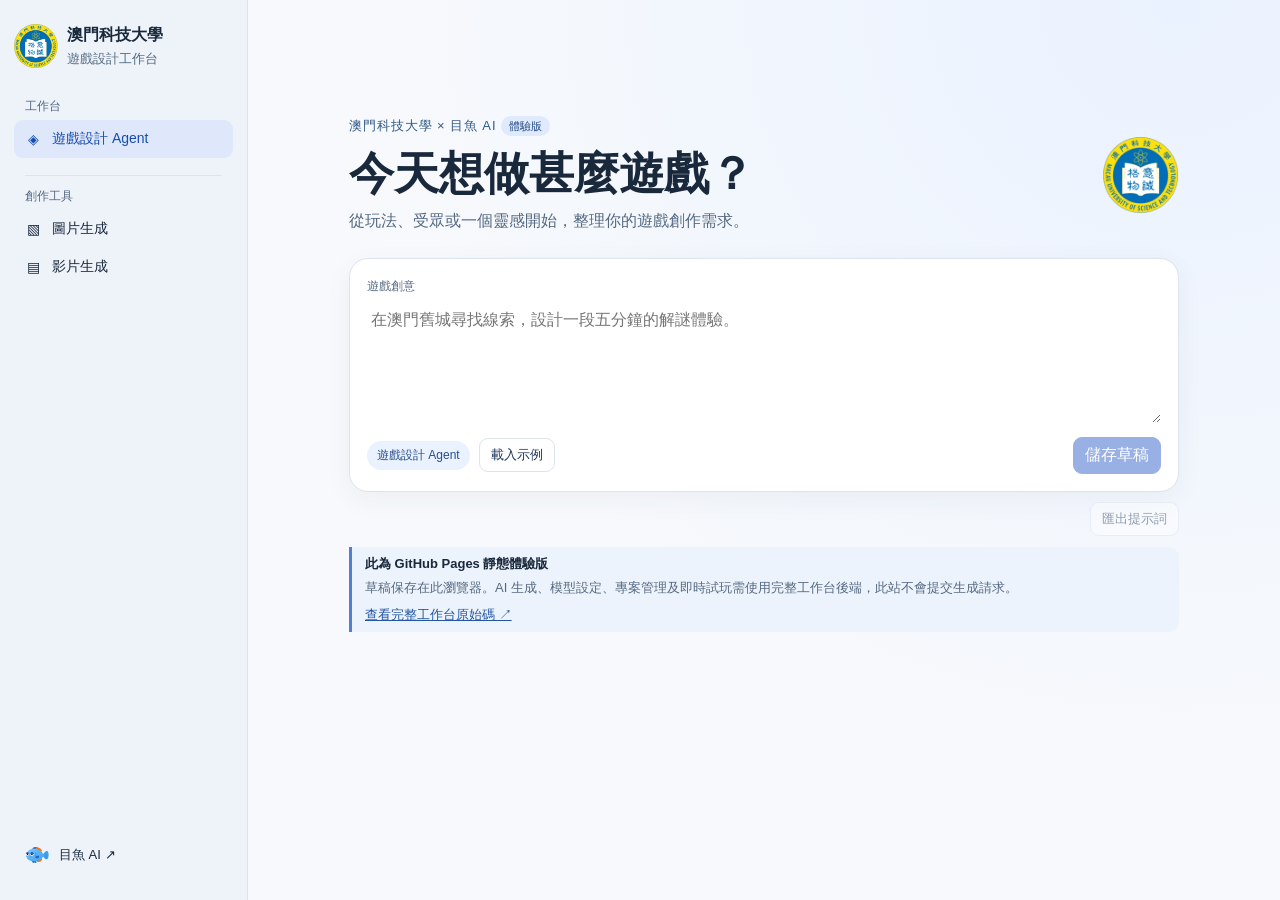
==== index.html @ 27242c11 "Publish MUST game design studio Pages edition" ====
<!DOCTYPE html>
<html lang="zh-Hant">
<head>
<meta charset="utf-8">
<meta name="viewport" content="width=device-width, initial-scale=1">
<meta http-equiv="Content-Security-Policy" content="default-src 'self'; object-src 'none'; base-uri 'none'; form-action 'none'">
<title>澳科大遊戲設計工作台 × 目魚 AI</title>
<link rel="icon" href="./assets/must-emblem.png">
<link rel="stylesheet" href="./studio.css">
<script src="./studio.js" defer></script>
</head>
<body>
<aside class="sidebar">
  <a class="brand" href="#game"><img src="./assets/must-emblem.png" alt="" width="44" height="44"><span><strong>澳門科技大學</strong><small>遊戲設計工作台</small></span></a>
  <nav aria-label="創作模式">
    <div class="nav-label">工作台</div>
    <a href="#game" data-mode="game" aria-current="page"><span>◈</span>遊戲設計 Agent</a>
    <div class="nav-label tools">創作工具</div>
    <a href="#image" data-mode="image"><span>▧</span>圖片生成</a>
    <a href="#video" data-mode="video"><span>▤</span>影片生成</a>
  </nav>
  <a class="partner" href="https://66.99.com/"><img src="./assets/muyu-ai-icon.png" alt="" width="26" height="26">目魚 AI ↗</a>
</aside>
<main>
  <div class="workbench">
    <header>
      <div>
        <div class="eyebrow">澳門科技大學 × 目魚 AI <span>體驗版</span></div>
        <h1 id="title">今天想做甚麼遊戲？</h1>
        <p id="subtitle">從玩法、受眾或一個靈感開始，整理你的遊戲創作需求。</p>
      </div>
      <img id="mode-mark" src="./assets/must-emblem.png" alt="" width="76" height="76">
    </header>
    <form id="composer">
      <label for="prompt" id="prompt-label">遊戲創意</label>
      <textarea id="prompt" maxlength="4000" placeholder="例如：在澳門舊城尋找線索，設計一段五分鐘的解謎體驗。"></textarea>
      <div class="toolbar">
        <span class="mode-pill" id="mode-name">遊戲設計 Agent</span>
        <button type="button" class="subtle" id="example">載入示例</button>
        <button type="submit" id="save" disabled>儲存草稿</button>
      </div>
    </form>
    <div class="below">
      <p id="status" role="status" aria-live="polite"></p>
      <button class="subtle" id="download" disabled>匯出提示詞</button>
    </div>
    <section class="availability" aria-label="服務狀態">
      <strong>此為 GitHub Pages 靜態體驗版</strong>
      <p>草稿保存在此瀏覽器。AI 生成、模型設定、專案管理及即時試玩需使用完整工作台後端，此站不會提交生成請求。</p>
      <a href="https://github.com/DNSPre/ohmygame/tree/codex/must-game-design-studio">查看完整工作台原始碼 ↗</a>
    </section>
  </div>
</main>
</body>
</html>
---- studio.css ----
:root{font-family:"PingFang TC","Microsoft JhengHei","Noto Sans CJK TC",sans-serif;color:#19283b;background:#f7f9fc;color-scheme:light;--blue:#2255c6;--line:#dce4ee;--muted:#546981}*{box-sizing:border-box}body{margin:0;min-height:100vh;display:grid;grid-template-columns:248px 1fr}a,button,textarea{-webkit-tap-highlight-color:transparent}a{color:inherit;text-decoration:none}button{font:inherit;cursor:pointer}button:disabled{opacity:.46;cursor:default}:focus-visible{outline:3px solid #4679f1;outline-offset:3px}.sidebar{display:flex;flex-direction:column;gap:30px;background:#eef3fa;border-right:1px solid var(--line);padding:24px 14px;min-height:100vh}.brand,.partner{display:flex;align-items:center;gap:9px}.brand small{display:block;color:var(--muted);margin-top:4px}.sidebar nav a{display:flex;align-items:center;gap:11px;padding:10px 11px;border-radius:9px;font-size:14px}.sidebar nav a:hover,.sidebar nav a[aria-current]{background:#dee8fa;color:#174cb4}.sidebar nav span{width:16px;text-align:center}.nav-label{font-size:12px;color:var(--muted);margin:0 11px 5px}.tools{margin-top:17px;padding-top:12px;border-top:1px solid var(--line)}.partner{margin-top:auto;padding:8px 10px;font-size:13px}main{min-width:0;padding:clamp(35px,13vh,130px) clamp(16px,6vw,80px) 50px;background:radial-gradient(ellipse at 90% 0,#eaf2ff 0,transparent 59%)}.workbench{max-width:830px;margin:auto}header{display:flex;gap:22px;justify-content:space-between;align-items:center;margin-bottom:24px}header h1{font-size:clamp(28px,4.6vw,45px);margin:12px 0 7px;line-height:1.2}header p,.availability p{margin:0;color:var(--muted);line-height:1.6}.eyebrow{color:#315987;font-size:13px;letter-spacing:.07em}.eyebrow span{font-size:11px;letter-spacing:0;background:#dfeaff;color:#254b87;border-radius:20px;padding:4px 8px;white-space:nowrap}#mode-mark{object-fit:contain;flex:none}form{padding:17px;border:1px solid var(--line);border-radius:19px;background:white;box-shadow:0 8px 28px #2239570d}label{font-size:12px;color:var(--muted)}textarea{display:block;width:100%;min-height:120px;margin:8px 0 14px;border:0;resize:vertical;color:inherit;font:inherit;background:transparent;padding:4px;line-height:1.6}.toolbar,.below{display:flex;flex-wrap:wrap;align-items:center;gap:9px}.mode-pill{border-radius:20px;background:#eaf1ff;color:#284d8b;padding:6px 10px;font-size:12px}button{border:1px solid var(--line);border-radius:9px;padding:7px 11px;background:#fff;color:#1d365c}button[type=submit]{margin-left:auto;background:var(--blue);color:#fff;border-color:var(--blue)}.subtle{font-size:13px}.below{justify-content:space-between;min-height:55px;font-size:13px;color:var(--muted)}.availability{border-left:3px solid #527ed4;padding:8px 13px;background:#edf3fc;border-radius:0 10px 10px 0;font-size:13px}.availability strong{display:block;margin-bottom:5px}.availability a{display:inline-block;margin-top:8px;color:#2255a4;text-decoration:underline}@media(max-width:700px){body{display:block}.sidebar{min-height:auto;padding:12px;gap:8px;border:0;border-bottom:1px solid var(--line)}.sidebar nav{display:flex;gap:2px;flex-wrap:wrap}.nav-label,.partner{display:none}.sidebar nav a{padding:7px}.sidebar nav a span{display:none}main{padding-top:35px}#mode-mark{width:58px;height:58px}}
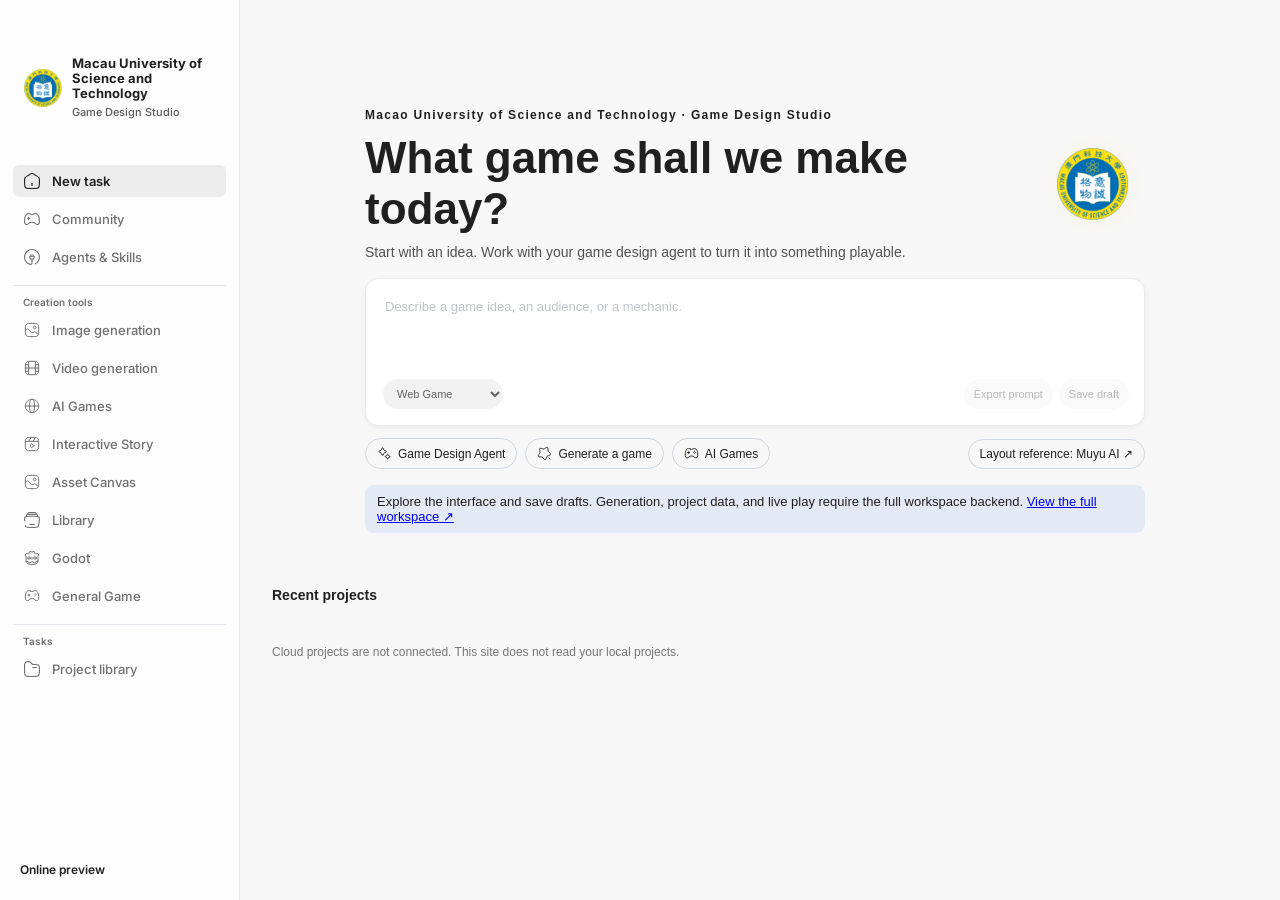
==== commit 1bbc2809: "Publish the shared MUST studio interface" ====
--- a/index.html
+++ b/index.html
@@ -1,55 +1,65 @@
-<!DOCTYPE html>
-<html lang="zh-Hant">
-<head>
-<meta charset="utf-8">
-<meta name="viewport" content="width=device-width, initial-scale=1">
-<meta http-equiv="Content-Security-Policy" content="default-src 'self'; object-src 'none'; base-uri 'none'; form-action 'none'">
-<title>澳科大遊戲設計工作台 × 目魚 AI</title>
-<link rel="icon" href="./assets/must-emblem.png">
-<link rel="stylesheet" href="./studio.css">
-<script src="./studio.js" defer></script>
-</head>
-<body>
-<aside class="sidebar">
-  <a class="brand" href="#game"><img src="./assets/must-emblem.png" alt="" width="44" height="44"><span><strong>澳門科技大學</strong><small>遊戲設計工作台</small></span></a>
-  <nav aria-label="創作模式">
-    <div class="nav-label">工作台</div>
-    <a href="#game" data-mode="game" aria-current="page"><span>◈</span>遊戲設計 Agent</a>
-    <div class="nav-label tools">創作工具</div>
-    <a href="#image" data-mode="image"><span>▧</span>圖片生成</a>
-    <a href="#video" data-mode="video"><span>▤</span>影片生成</a>
-  </nav>
-  <a class="partner" href="https://66.99.com/"><img src="./assets/muyu-ai-icon.png" alt="" width="26" height="26">目魚 AI ↗</a>
-</aside>
-<main>
-  <div class="workbench">
-    <header>
-      <div>
-        <div class="eyebrow">澳門科技大學 × 目魚 AI <span>體驗版</span></div>
-        <h1 id="title">今天想做甚麼遊戲？</h1>
-        <p id="subtitle">從玩法、受眾或一個靈感開始，整理你的遊戲創作需求。</p>
-      </div>
-      <img id="mode-mark" src="./assets/must-emblem.png" alt="" width="76" height="76">
-    </header>
-    <form id="composer">
-      <label for="prompt" id="prompt-label">遊戲創意</label>
-      <textarea id="prompt" maxlength="4000" placeholder="例如：在澳門舊城尋找線索，設計一段五分鐘的解謎體驗。"></textarea>
-      <div class="toolbar">
-        <span class="mode-pill" id="mode-name">遊戲設計 Agent</span>
-        <button type="button" class="subtle" id="example">載入示例</button>
-        <button type="submit" id="save" disabled>儲存草稿</button>
-      </div>
-    </form>
-    <div class="below">
-      <p id="status" role="status" aria-live="polite"></p>
-      <button class="subtle" id="download" disabled>匯出提示詞</button>
-    </div>
-    <section class="availability" aria-label="服務狀態">
-      <strong>此為 GitHub Pages 靜態體驗版</strong>
-      <p>草稿保存在此瀏覽器。AI 生成、模型設定、專案管理及即時試玩需使用完整工作台後端，此站不會提交生成請求。</p>
-      <a href="https://github.com/DNSPre/ohmygame/tree/codex/must-game-design-studio">查看完整工作台原始碼 ↗</a>
-    </section>
-  </div>
-</main>
-</body>
+<!doctype html>
+<html lang="en">
+  <head>
+    <meta charset="UTF-8" />
+    <meta name="viewport" content="width=device-width, initial-scale=1.0" />
+    <meta name="color-scheme" content="light dark" />
+    <meta
+      http-equiv="Content-Security-Policy"
+      content="default-src 'self'; script-src 'self' 'wasm-unsafe-eval'; worker-src blob:; style-src 'self' 'unsafe-inline'; img-src 'self' data: blob: https:; media-src 'self' blob: https:; connect-src 'self' blob: http://127.0.0.1:* ws://127.0.0.1:* https://*.supabase.co https://us.i.posthog.com https://eu.i.posthog.com; frame-src 'self' http://127.0.0.1:* http://*.localhost:* https:"
+    />
+    <link rel="icon" href="./assets/must-emblem-D4WMQjsO.png" />
+    <title>游戏设计工作台 · 澳门科技大学</title>
+    <script type="module" crossorigin src="./assets/main-BhEfDmvd.js"></script>
+    <link rel="modulepreload" crossorigin href="./assets/rolldown-runtime-BWaJ3C7D.js">
+    <link rel="modulepreload" crossorigin href="./assets/modulepreload-polyfill-P2Xu9kJm.js">
+    <link rel="modulepreload" crossorigin href="./assets/browser-BpU-2wEB.js">
+    <link rel="modulepreload" crossorigin href="./assets/routes-CBMwIe7x.js">
+    <link rel="modulepreload" crossorigin href="./assets/add-Do8Cm4b7.js">
+    <link rel="modulepreload" crossorigin href="./assets/alt-arrow-right-CH_qDS84.js">
+    <link rel="modulepreload" crossorigin href="./assets/popover-placement--ttAxdCw.js">
+    <link rel="modulepreload" crossorigin href="./assets/model-selector-DBGjZRiP.js">
+    <link rel="modulepreload" crossorigin href="./assets/server-CucMwPAf.js">
+    <link rel="modulepreload" crossorigin href="./assets/project-rename-dialog-BDrgE6dK.js">
+    <link rel="modulepreload" crossorigin href="./assets/plugin-integration-CfUsHwrA.js">
+    <link rel="modulepreload" crossorigin href="./assets/clapperboard-A_Sa3Bvs.js">
+    <link rel="modulepreload" crossorigin href="./assets/project-types-aB8WfDYF.js">
+    <link rel="modulepreload" crossorigin href="./assets/use-project-activity-BJ5em42E.js">
+    <link rel="modulepreload" crossorigin href="./assets/window-drag-region-BnMbkTDn.js">
+    <link rel="modulepreload" crossorigin href="./assets/restart-C935oGDQ.js">
+    <link rel="modulepreload" crossorigin href="./assets/playable-assets-BzjH2MXJ.js">
+    <link rel="modulepreload" crossorigin href="./assets/file-transfer-Dl6Iugkg.js">
+    <link rel="modulepreload" crossorigin href="./assets/format-bytes-CiizSGOU.js">
+    <link rel="modulepreload" crossorigin href="./assets/maximize-CntT3Yxr.js">
+    <link rel="modulepreload" crossorigin href="./assets/pen-hxV8Urkx.js">
+    <link rel="modulepreload" crossorigin href="./assets/library-assets-I1M7jVw7.js">
+    <link rel="modulepreload" crossorigin href="./assets/godot-icon-1pUD04Rj.js">
+    <link rel="modulepreload" crossorigin href="./assets/upload-CqYkTC2j.js">
+    <link rel="modulepreload" crossorigin href="./assets/agent-usage-OX7oK7At.js">
+    <link rel="modulepreload" crossorigin href="./assets/composer-capability-references-CJtOQr2L.js">
+    <link rel="modulepreload" crossorigin href="./assets/game-studio-home-CWEvFGc1.js">
+    <link rel="modulepreload" crossorigin href="./assets/audio-BMyHofH3.js">
+    <link rel="modulepreload" crossorigin href="./assets/asset-canvas-afqJna3J.js">
+    <link rel="modulepreload" crossorigin href="./assets/video-references-DaNs_8i5.js">
+    <link rel="modulepreload" crossorigin href="./assets/canvas-api-Dnm_53r8.js">
+    <link rel="modulepreload" crossorigin href="./assets/asset-canvas-quick-start-DBrYM7hl.js">
+    <link rel="modulepreload" crossorigin href="./assets/sidebar-page-CSVuJUD5.js">
+    <link rel="modulepreload" crossorigin href="./assets/trash-bin-trash-BNtdfBMh.js">
+    <link rel="modulepreload" crossorigin href="./assets/square-arrow-right-up-DOJ4V9cj.js">
+    <link rel="modulepreload" crossorigin href="./assets/tuning-2-C1Lpx-GO.js">
+    <link rel="modulepreload" crossorigin href="./assets/canvas-chip-select-DmKpRD8r.js">
+    <link rel="modulepreload" crossorigin href="./assets/cloud-quota-B03yXok3.js">
+    <link rel="modulepreload" crossorigin href="./assets/appearance-CmjNScPV.js">
+    <link rel="modulepreload" crossorigin href="./assets/error-boundary-CRm1F8RY.js">
+    <link rel="modulepreload" crossorigin href="./assets/desktop-close-guard-K_EQrRzO.js">
+    <link rel="stylesheet" crossorigin href="./assets/window-drag-region-lXgMZ0rS.css">
+    <link rel="stylesheet" crossorigin href="./assets/playable-assets-DK-9_zmF.css">
+    <link rel="stylesheet" crossorigin href="./assets/game-studio-home-idWS401P.css">
+    <link rel="stylesheet" crossorigin href="./assets/desktop-close-guard-Cu0uQ_w2.css">
+    <link rel="stylesheet" crossorigin href="./assets/main-4dvh4krf.css">
+    <link rel="stylesheet" crossorigin href="./assets/plugin-builder-BHUrbbbb.css">
+  </head>
+  <body>
+    <div id="root"></div>
+  </body>
 </html>
--- a/assets/window-drag-region-lXgMZ0rS.css
+++ b/assets/window-drag-region-lXgMZ0rS.css
@@ -0,0 +1 @@
+.must-studio-shell .home-content-fitted{background:radial-gradient(at 74% 8%,#8eb5ff29,#0000 52%);padding-top:clamp(30px,12vh,116px)}.must-studio-shell .home-start{width:min(780px,100%)}.must-studio-intro{text-align:start;color:var(--text);justify-content:space-between;align-items:center;gap:22px;margin-bottom:18px;font-family:Avenir Next,PingFang SC,sans-serif;display:flex}.must-studio-eyebrow{letter-spacing:.11em;margin:0 0 10px;font-size:12px;font-weight:650}.home-start .must-studio-intro h1{color:inherit;text-align:start;margin:0 0 10px;font-family:inherit;font-size:clamp(27px,5vw,44px);font-weight:650;line-height:1.16}.must-studio-description{opacity:.77;margin:0;font-size:14px}.must-studio-symbol{background:repeating-radial-gradient(#0000 0 10px,#6e99ee48 11px 12px);border-radius:50%;flex:0 0 104px;place-items:center;height:96px;display:grid}.must-studio-actions{flex-wrap:wrap;align-items:center;gap:8px;margin:12px 0 0;display:flex}.must-studio-actions button,.must-studio-actions a{color:var(--text);background:0 0;border:1px solid #8292ad55;border-radius:999px;align-items:center;gap:6px;padding:7px 11px;font-size:12px;display:inline-flex}.must-studio-actions button{cursor:pointer}.must-studio-actions a{margin-inline-start:auto;text-decoration:none}.must-studio-actions :is(button,a):is(:hover,:focus-visible){background:#7498ee25;border-color:#698de5}@media (width<=620px){.must-studio-symbol{display:none}.must-studio-actions a{margin-inline-start:0}}.must-sidebar .home-sidebar-brand{gap:10px;height:auto;min-height:44px;margin-bottom:18px}.must-sidebar .home-sidebar-brand img{filter:none;opacity:1;flex:0 0 38px;width:38px;height:38px}.must-brand-text{gap:5px;display:grid}.must-brand-text strong{font-weight:680;line-height:1.15}.must-brand-text small{opacity:.73;font-size:11px;font-weight:500;line-height:1.2}.must-sidebar nav{gap:12px}.must-menu-group+.must-menu-group{border-top:1px solid #8292ad32;padding-top:10px}.must-menu-group .home-nav-label{margin:0 10px 3px}.must-studio-symbol{background:radial-gradient(circle,#eccb6221,#0000 74%)}.must-studio-symbol img{width:72px;height:72px;transform:none}:root[data-appearance=light] .must-sidebar .home-sidebar-brand img{filter:none}@media (width<=720px){.must-sidebar nav{gap:0}.must-menu-group{display:contents}}.must-media-composer{border:1px solid color-mix(in srgb, var(--text) 14%, transparent);background:var(--surface,Canvas);color:var(--text);text-align:start;border-radius:21px;padding:14px 15px 10px;display:grid;box-shadow:0 6px 22px #1d2d4811}.must-media-composer textarea{color:inherit;resize:vertical;width:100%;min-height:94px;font:inherit;background:0 0;border:0;padding:4px 3px}.must-media-toolbar{flex-wrap:wrap;align-items:center;gap:9px;display:flex}.must-media-toolbar :is(button,select),.must-media-reference button{color:inherit;font:inherit;background:0 0;border:0;border-radius:8px}.must-media-toolbar :is(button,select):enabled,.must-media-switch{cursor:pointer}.must-media-toolbar select{max-width:min(230px,100%);padding:5px;font-size:13px}.must-media-toolbar .must-media-add{place-items:center;padding:6px;display:grid}.must-media-toolbar .must-media-send{background:var(--text);width:36px;height:36px;color:var(--surface,Canvas);border-radius:50%;place-items:center;margin-inline-start:auto;display:grid}.must-media-toolbar button:disabled{opacity:.35}.must-media-switch{align-items:center;gap:6px;font-size:13px;display:inline-flex}.must-media-switch input{appearance:none;cursor:pointer;background:#7f8998;border-radius:20px;width:34px;height:20px;margin:0;position:relative}.must-media-switch input:checked{background:#386afb}.must-media-switch input:before{content:"";background:#fff;border-radius:50%;width:16px;position:absolute;inset:2px auto 2px 2px}.must-media-switch input:checked:before{transform:translate(14px)}.must-media-reference{align-items:center;gap:6px;padding:0 4px 6px;display:flex}.must-media-reference span{overflow-wrap:anywhere}.must-media-reference button{cursor:pointer}.must-media-notice{text-align:start;font-size:13px}.must-media-brand{background:0 0}.must-media-brand img{width:80px;height:80px}.must-pages-notice{text-align:start;background:#7498ee24;border-radius:9px;margin:16px 0 0;padding:9px 12px;font-size:13px}.must-pages-notice a{text-decoration:underline}.must-pages-toast{position:fixed;bottom:16px;right:16px}
--- a/assets/playable-assets-DK-9_zmF.css
+++ b/assets/playable-assets-DK-9_zmF.css
@@ -0,0 +1 @@
+*{box-sizing:border-box}html,body,#root{width:100%;height:100%;margin:0}.playable-player{color:#f2f3f5;background:#090a0c;place-items:center;width:100%;min-width:0;height:100%;min-height:0;display:grid;overflow:hidden}.playable-player-stage{background:#111318;position:relative;overflow:hidden}.playable-player-canvas{transform-origin:0 0}.playable-player-frame{background:0 0;border:0;width:100%;height:100%;display:block}.playable-player-status{color:#aeb2ba;text-align:center;background:#111318;place-items:center;padding:24px;font:12px/1.5 system-ui,sans-serif;display:grid;position:absolute;inset:0}.playable-player-status.is-error{color:#ffc7c7}.playable-player-page{color:#fff;background:#090a0c;width:100vw;height:100dvh;font-family:Inter,system-ui,sans-serif;display:grid;overflow:hidden}.playable-player-page-state{color:#a5a7ad;text-align:center;place-items:center;min-width:0;min-height:0;padding:32px;font-size:12px;display:grid}.playable-thumbnail-page{width:100vw;height:100vh}
--- a/assets/game-studio-home-idWS401P.css
+++ b/assets/game-studio-home-idWS401P.css
@@ -0,0 +1 @@
+.home-nav-icon-godot{-webkit-mask-image:url("data:image/svg+xml,%3csvg%20xmlns='http://www.w3.org/2000/svg'%20viewBox='0%200%2024%2024'%20fill='none'%20stroke='currentColor'%20stroke-width='1.5'%20stroke-linecap='round'%20stroke-linejoin='round'%3e%3cpath%20d='M3%2010%201.5%207.5%204%205l2%201%202-1-.2-2%203-1%201%202h.4l1-2%203%201-.2%202%202%201%202-1%202.5%202.5L21%2010v7c0%203-4%205-9%205s-9-2-9-5Z'/%3e%3ccircle%20cx='7.5'%20cy='12'%20r='1.75'/%3e%3ccircle%20cx='16.5'%20cy='12'%20r='1.75'/%3e%3cpath%20d='M12%2011v3M3%2017l3%20.3.2%202%203%20.2.3-1.5h5l.3%201.5%203-.2.2-2%203-.3'/%3e%3c/svg%3e");mask-image:url("data:image/svg+xml,%3csvg%20xmlns='http://www.w3.org/2000/svg'%20viewBox='0%200%2024%2024'%20fill='none'%20stroke='currentColor'%20stroke-width='1.5'%20stroke-linecap='round'%20stroke-linejoin='round'%3e%3cpath%20d='M3%2010%201.5%207.5%204%205l2%201%202-1-.2-2%203-1%201%202h.4l1-2%203%201-.2%202%202%201%202-1%202.5%202.5L21%2010v7c0%203-4%205-9%205s-9-2-9-5Z'/%3e%3ccircle%20cx='7.5'%20cy='12'%20r='1.75'/%3e%3ccircle%20cx='16.5'%20cy='12'%20r='1.75'/%3e%3cpath%20d='M12%2011v3M3%2017l3%20.3.2%202%203%20.2.3-1.5h5l.3%201.5%203-.2.2-2%203-.3'/%3e%3c/svg%3e")}.home-nav-symbol{flex:0 0 16px;place-items:center;width:16px;height:16px;display:grid}.home-nav-item-active .home-nav-symbol{color:var(--home-accent)}.game-studio-home{min-width:0}.studio-section-heading{justify-content:space-between;align-items:center;gap:12px;min-height:28px;margin-bottom:12px;display:flex}.studio-section-heading h2{color:var(--text);margin:0;font-size:14px;font-weight:600}.studio-text-link{min-height:28px;color:var(--text-muted);font:inherit;cursor:pointer;background:0 0;border:0;align-items:center;gap:6px;padding:0;font-size:12px;text-decoration:none;display:inline-flex}.studio-text-link:hover{color:var(--text)}.studio-projects,.studio-examples{--project-shelf-columns:4;--project-shelf-gap:16px;container:project-shelf/inline-size}.studio-projects{width:100%;max-width:1096px;margin:48px auto 0}.studio-project-grid{grid-template-columns:repeat(var(--project-shelf-columns), minmax(0, 1fr));gap:var(--project-shelf-gap);display:grid}.studio-project-grid>:is(.project-card,.studio-project-skeleton){width:100%;max-width:262px}.studio-project-grid .project-card{min-height:0}.studio-project-grid .project-card-actions{top:auto;bottom:0;right:0}.studio-project-grid .project-card-meta{padding-right:38px}.studio-project-skeleton{background:var(--surface-hover);border-radius:6px;min-height:170px}.studio-examples .home-whats-new-grid{grid-template-columns:repeat(var(--project-shelf-columns), minmax(0, 1fr));gap:var(--project-shelf-gap)}.studio-examples .home-explore-card{width:100%;max-width:262px}.studio-examples .home-whats-new-item{background:0 0;border-radius:0;height:auto;min-height:0}.studio-examples .home-whats-new-icon{aspect-ratio:252/142;border-radius:8px}.studio-examples .home-whats-new-copy{flex-direction:column;align-items:flex-start;gap:2px;width:100%;padding:10px 0 0}.studio-examples .home-whats-new-copy strong{max-width:100%;font-size:15px;font-weight:500;line-height:18px}.home-recent .home-section-heading,.home-explore .home-section-heading{margin-bottom:12px}.home-content-fitted .home-explore{margin-top:28px}.projects-type-filter{border:1px solid var(--search-border);background:var(--surface);min-width:0;max-width:160px;height:34px;color:var(--text-secondary);font:inherit;border-radius:6px;padding:0 10px;font-size:11px}.projects-controls,.projects-controls .projects-search{min-width:0}@media (width<=720px){.home-shell:has(>.home-sidebar>nav[aria-label=Main\ navigation]){grid-template-rows:52px minmax(0,1fr);grid-template-columns:minmax(0,1fr)}.home-sidebar:has(>nav[aria-label=Main\ navigation]){flex-direction:row;min-width:0}.home-sidebar>nav[aria-label=Main\ navigation]{scrollbar-width:none;flex-direction:row;flex:1;align-items:center;min-width:0;overflow-x:auto}.home-sidebar:has(>nav[aria-label=Main\ navigation]) .home-sidebar-header-spacer{display:none}.home-nav-item{flex:none}.studio-projects,.studio-examples{--project-shelf-gap:12px}.projects-controls{flex-wrap:wrap}.projects-controls .projects-search{flex:140px;width:auto}.projects-type-filter{flex:0 150px}}@media (width<=460px){.home-sidebar .home-nav-item{justify-content:center;min-width:36px;min-height:36px;position:relative}.home-sidebar .home-nav-item :is(.home-nav-icon,.home-nav-symbol){clip:auto;width:16px;height:16px;position:static;overflow:visible}}@container project-shelf (width<=817px){.studio-section-heading,.studio-project-grid,.home-whats-new-grid{--project-shelf-columns:3}.studio-project-grid .project-card-details{grid-template-columns:auto minmax(0,1fr);display:grid}.studio-project-grid .project-card-details i{display:none}.studio-project-grid .project-card-time{grid-column:1/-1}}@container project-shelf (width<=540px){.studio-section-heading,.studio-project-grid,.home-whats-new-grid{--project-shelf-columns:2}}
--- a/assets/desktop-close-guard-Cu0uQ_w2.css
+++ b/assets/desktop-close-guard-Cu0uQ_w2.css
@@ -0,0 +1 @@
+.canvas-notice{border:1px solid var(--border);border-radius:var(--radius);background:var(--surface-raised);color:var(--text-secondary);flex-shrink:0;align-items:flex-start;gap:8px;padding:8px 10px;font-size:11px;line-height:1.5;display:flex}.canvas-notice-dot{background:var(--text-muted);border-radius:50%;flex-shrink:0;width:5px;height:5px;margin-top:6px}.canvas-notice.is-error .canvas-notice-dot{background:var(--danger)}.canvas-notice.is-warning .canvas-notice-dot{background:var(--warning)}.canvas-notice-content{overflow-wrap:anywhere;flex:1;min-width:0}.canvas-notice-feedback{color:var(--text-muted);margin-top:3px;display:block}.canvas-notice-content details{color:var(--text-muted);margin-top:3px}.canvas-notice-content summary{cursor:pointer}.canvas-notice-content details>div{white-space:pre-wrap;max-height:140px;margin-top:4px;overflow:auto}.canvas-notice>button{border:1px solid var(--border);min-height:22px;color:var(--text-secondary);cursor:pointer;background:0 0;border-radius:4px;flex-shrink:0;justify-content:center;align-items:center;gap:4px;padding:2px 7px;display:inline-flex}.canvas-notice>button:hover{background:var(--surface-hover);color:var(--text)}.canvas-notice>button:disabled{opacity:.6;cursor:wait}.canvas-notice>.canvas-notice-close{width:22px;color:var(--text-muted);border-color:#0000;padding:0}.desktop-close-content{display:contents}.desktop-close-status,.desktop-close-notice{z-index:1500;max-width:min(460px,100% - 32px);position:fixed;bottom:20px;left:50%;transform:translate(-50%)}.desktop-close-status{border:1px solid var(--border);border-radius:var(--radius);background:var(--surface-raised);color:var(--text-secondary);align-items:center;gap:6px;padding:8px 12px;font-size:12px;display:flex}.interactive-story-workspace:not([hidden]) .interactive-story-canvas{anchor-name:--desktop-close-canvas}body:has(.interactive-story-workspace:not([hidden])) .desktop-close-status{position-anchor:--desktop-close-canvas;bottom:auto;top:calc(anchor(top) + 16px);left:anchor(center)}
--- a/assets/main-4dvh4krf.css
+++ b/assets/main-4dvh4krf.css
@@ -0,0 +1 @@
+.onboarding{background:var(--canvas);height:100dvh;min-height:0;color:var(--text);flex-direction:column;align-items:center;padding:28px 32px;display:flex;position:relative;overflow-y:auto}:root[data-appearance=light] .onboarding{--canvas:#fff}:root[data-appearance=light] .desktop-window-frame:has(.onboarding){--window-chrome-background:#fff}.desktop-window-content>.onboarding{height:100%}.onboarding-welcome-static{--onboarding-intro-duration:0s}.onboarding button{cursor:pointer;justify-content:center;align-items:center;gap:8px;font-family:inherit;display:inline-flex}.onboarding button:disabled{cursor:default}body:has(.onboarding) :is(input,select,textarea):is(:focus,:focus-visible){box-shadow:none;outline:none}.onboarding-text-button{border-radius:var(--radius);min-height:32px;color:var(--text-muted);background:0 0;border:0;padding:6px 10px;font-size:12px;font-weight:400}.onboarding-text-button:hover:not(:disabled){background:var(--menu-hover);color:var(--text)}.onboarding-content{text-align:center;flex-direction:column;flex:1 0 auto;justify-content:center;align-items:center;width:min(100%,520px);padding:68px 0;display:flex}.onboarding:not(.onboarding-welcome)>:is(.onboarding-content,.onboarding-footer){animation:.24s cubic-bezier(.2,.7,.3,1) backwards onboarding-step-enter}@keyframes onboarding-step-enter{0%{opacity:0;transform:translateY(8px)}to{opacity:1;transform:none}}.onboarding h1{letter-spacing:0;outline:none;margin:0;font-family:"Jersey 20",Inter,sans-serif;font-size:40px;font-weight:400;line-height:1}.onboarding-lede{max-width:400px;color:var(--text-secondary);text-wrap:balance;margin:14px 0 0;font-size:14px;line-height:1.5}.onboarding-demo{pointer-events:none;width:min(100%,400px);height:64px;animation:onboarding-demo-position var(--onboarding-intro-duration) ease both;--demo-duration:var(--onboarding-intro-duration,5.2s);--demo-ground:color-mix(in srgb, #82937a 44%, var(--canvas));--demo-tree:color-mix(in srgb, var(--text) 22%, var(--demo-ground));position:relative}.onboarding-demo>svg{width:100%;height:auto;position:absolute;inset:0;overflow:visible}.onboarding-demo-play{animation:onboarding-demo-play var(--demo-duration) ease both}.onboarding-demo-world{transform-origin:140px 86px;animation:onboarding-demo-brand var(--demo-duration) ease both;transform:translate(-68px,-54px)scale(.333333)}.onboarding-demo-play :is(.onboarding-demo-base,.onboarding-demo-scenery){opacity:0;transform-origin:140px 86px;animation:onboarding-demo-gather var(--demo-duration) ease both}.onboarding-demo-play .onboarding-demo-morph{fill:var(--text);animation:onboarding-demo-morph var(--demo-duration) ease both}.onboarding-demo-logo-details{fill:var(--canvas);animation:onboarding-demo-logo-details var(--demo-duration) ease both}.onboarding-demo-wordmark{fill:var(--text);animation:onboarding-demo-wordmark var(--demo-duration) ease both;font-size:24px;font-weight:500}.onboarding-demo-shadow{fill:var(--text);opacity:.035}.onboarding-demo-earth{fill:color-mix(in srgb, #8c8173 40%, var(--canvas))}.onboarding-demo-terrain{transform-origin:164px 70px;animation:onboarding-demo-terrain var(--demo-duration) ease both}.onboarding-demo-hill{fill:color-mix(in srgb, #a4b294 48%, var(--canvas))}.onboarding-demo-path{fill:none;stroke:color-mix(in srgb, #e0d6bc 70%, var(--canvas));stroke-width:13px;stroke-linecap:round;stroke-dasharray:180;animation:onboarding-demo-path var(--demo-duration) ease both}.onboarding-demo-trunk{stroke:var(--demo-tree);stroke-width:3px;stroke-linecap:round}.onboarding-demo-tree{fill:var(--demo-tree)}.onboarding-demo-tree-top{fill:color-mix(in srgb, var(--demo-tree) 85%, var(--canvas))}.onboarding-demo-tree-piece{transform-box:fill-box;transform-origin:bottom;animation:onboarding-demo-grow .65s var(--tree-delay) ease both}.onboarding-demo-stones{fill:color-mix(in srgb, var(--text-secondary) 40%, var(--canvas));transform-origin:140px 86px;animation:onboarding-demo-stones var(--demo-duration) ease both}@keyframes onboarding-demo-position{0%,54%{height:180px;transform:translateY(52px)}78%,to{height:64px;transform:translateY(0)}}@keyframes onboarding-demo-brand{0%{transform:translateY(6px)rotate(-4deg)scale(.92)}24%{transform:translateY(-2px)rotate(2deg)scale(1.02)}48%,56%{transform:translate(0)scale(1)}78%,to{transform:translate(-68px,-54px)scale(.333333)}}@keyframes onboarding-demo-play{0%{opacity:0;transform:translateY(8px)scale(.96)}18%,to{opacity:1;transform:translateY(0)scale(1)}}@keyframes onboarding-demo-gather{0%,54%{opacity:1;transform:scale(1)}66%,to{opacity:0;transform:scale(.65)}}@keyframes onboarding-demo-morph{0%,56%{d:var(--demo-island-outline);fill:var(--demo-ground)}74%,to{d:var(--demo-logo-outline);fill:var(--text)}}@keyframes onboarding-demo-logo-details{0%,67%{opacity:0}78%,to{opacity:1}}@keyframes onboarding-demo-wordmark{0%,72%{opacity:0;visibility:hidden;transform:translateY(4px)}73%{opacity:0;visibility:visible;transform:translateY(4px)}82%,to{opacity:1;visibility:visible;transform:translateY(0)}}@keyframes onboarding-demo-grow{0%{opacity:0;transform:scale(.6)}to{opacity:1;transform:scale(1)}}@keyframes onboarding-demo-terrain{0%,10%{opacity:0;transform:translateY(10px)scale(.85)}28%{opacity:1;transform:translateY(0)scale(1)}46%,to{opacity:1;transform:translateY(-4px)scale(1)}}@keyframes onboarding-demo-path{0%,14%{opacity:0;stroke-dashoffset:180px}18%{opacity:1;stroke-dashoffset:180px}42%,to{opacity:1;stroke-dashoffset:0}}@keyframes onboarding-demo-stones{0%,22%{opacity:0;transform:translateY(4px)scale(.8)}40%,to{opacity:1;transform:translateY(0)scale(1)}}.onboarding h1.onboarding-welcome-title{animation:onboarding-welcome-title var(--onboarding-intro-duration) ease both;margin-top:24px}.onboarding-welcome :is(.onboarding-footer,.onboarding-progress){animation:onboarding-welcome-actions var(--onboarding-intro-duration) ease both}@keyframes onboarding-welcome-title{0%,83%{opacity:0;visibility:hidden;transform:translateY(8px)}84%{opacity:0;visibility:visible;transform:translateY(8px)}92%,to{opacity:1;visibility:visible;transform:translateY(0)}}@keyframes onboarding-welcome-actions{0%,93%{opacity:0;visibility:hidden;transform:translateY(4px)}94%{opacity:0;visibility:visible;transform:translateY(4px)}to{opacity:1;visibility:visible;transform:translateY(0)}}.onboarding .settings-provider-mark{border-radius:4px;flex:none;width:20px;height:20px}.onboarding .settings-provider-mark img{object-fit:contain;width:100%;height:100%;display:block}.onboarding .settings-toggle input:focus-visible+span{outline:2px solid var(--focus-ring);outline-offset:3px}.onboarding-ready,.onboarding-status{color:var(--text-secondary);justify-content:center;align-items:center;gap:7px;margin:16px 0 0;font-size:12px;display:flex}.onboarding-ready strong{color:var(--text);font-weight:inherit}.onboarding-ready-provider{color:var(--text-muted);white-space:nowrap;align-items:center;gap:4px;display:inline-flex}.onboarding-ready-provider .settings-provider-mark{width:14px;height:14px}.onboarding-model-select{min-width:0;display:inline-flex}.onboarding-model-select .canvas-chip{border-radius:var(--radius);max-width:min(260px,55vw);height:28px;color:var(--text);font:inherit;background:0 0;border:0;padding:4px 6px}.onboarding-model-select .canvas-chip:hover:not(:disabled){background:var(--menu-hover)}.onboarding-feedback{max-width:440px;margin-top:20px}.onboarding-error{color:var(--danger);overflow-wrap:anywhere;margin:0;font-size:13px;line-height:1.6}.onboarding-footer{flex-direction:column;flex:none;align-items:center;gap:8px;margin-bottom:32px;display:flex}.onboarding-connect .onboarding-footer{flex-direction:row;gap:16px}:is(.onboarding-connect,.onboarding-media)>.onboarding-content{flex:auto;justify-content:flex-start;min-height:0;padding:clamp(40px,10dvh,72px) 0 24px}.onboarding-agents{text-align:left;flex-direction:column;flex:auto;width:min(100%,400px);min-height:0;margin-top:24px;display:flex}.onboarding-connect:has(.onboarding-agent-options)>.onboarding-content{justify-content:center}.onboarding-connect:has(.onboarding-agent-options) .onboarding-agents{flex:none}.onboarding-section-heading,.onboarding-provider-heading{color:var(--text-muted);font-size:12px}.onboarding-section-heading{flex:none;justify-content:space-between;align-items:center;min-height:28px;margin-bottom:8px;padding-left:4px;display:flex}.onboarding-agent-options{overscroll-behavior-x:contain;scrollbar-width:none;flex:none;gap:8px;margin:-2px;padding:2px;display:flex;overflow-x:auto}.onboarding-agent-options::-webkit-scrollbar{display:none}.onboarding-agent-actions{align-items:center;gap:4px;display:flex}.onboarding .onboarding-agent-option{border-radius:var(--radius);min-width:0;color:var(--text);background:0 0;border:0;flex-direction:column;flex:0 0 calc(25% - 6px);justify-content:flex-start;gap:6px;padding:12px 6px;font-size:13px}.onboarding-agent-option:hover:not(:disabled){background:var(--menu-hover)}.onboarding-agent-title{justify-content:center;align-items:center;width:100%;height:28px;display:flex;position:relative}.onboarding-agent-title .settings-provider-mark{width:24px;height:24px}.onboarding-agent-title>svg{position:absolute;left:calc(50% + 17px)}.onboarding-agent-option>span:not(.onboarding-agent-title){line-height:18px}.onboarding-agent-option small{min-height:14px;color:var(--text-muted);font-size:11px;line-height:14px}.onboarding-agent-ready{color:var(--success)}.onboarding-agent-config{flex-direction:column;flex:auto;min-height:0;margin-top:24px;display:flex}.onboarding-selected-agent{flex:none;justify-content:space-between;align-items:center;min-height:40px;padding:0 4px;font-size:13px;display:flex}.onboarding-selected-agent>span{align-items:center;gap:8px;display:inline-flex}.onboarding-provider-heading{padding-left:4px}.onboarding-agent-config .onboarding-picker{flex-direction:column;flex:auto;width:100%;min-height:0;margin-top:8px;display:flex}.onboarding-connect .onboarding-provider-list{flex:auto;min-height:0;max-height:none}.onboarding-agent-hint{color:var(--text-muted);margin:0;font-size:12px;line-height:1.6}.onboarding-agents-hint{flex:none;margin-top:12px}.onboarding-agent-install-actions{flex:none;align-items:center;gap:16px;margin-top:12px;display:flex}.onboarding-agent-install-actions .onboarding-text-button{background:0 0;padding-inline:0}.onboarding-connected{color:var(--success);align-self:center}.onboarding-agent-login{color:var(--text-secondary);overflow-wrap:anywhere;margin-top:8px;font-size:12px}.onboarding-agent-login p{margin:0 0 8px}.onboarding-agents .onboarding-error{margin-top:8px}.onboarding-connect .onboarding-ready{flex-wrap:wrap;flex:none;justify-content:center;max-width:100%}section.onboarding-media{text-align:left;flex-direction:column;flex:auto;width:min(100%,400px);min-height:0;margin-top:24px;display:flex}.onboarding-media-toolbar{gap:8px;margin-bottom:12px;display:flex}.onboarding-media-filters{flex:1;gap:8px;min-width:0;display:flex}.onboarding-media-filters button{flex:1}.onboarding-media-filters [aria-pressed=true]{background:var(--settings-row-surface-emphasis);color:var(--text)}section.onboarding-media .onboarding-provider-list{flex:auto;min-height:0;max-height:none}.onboarding-media-detail{text-align:left;width:min(100%,460px);max-height:48dvh;margin-top:24px;overflow-y:auto}.onboarding-media-detail .settings-panel{background:0 0;border:0;min-height:0;padding:8px}.onboarding-media-custom h2{margin:0 4px 16px;font-size:16px;font-weight:500}.onboarding-media-custom .custom-provider-form{width:100%;max-height:none;box-shadow:none;background:0 0;border:0;border-radius:0}.onboarding-icon-button{flex:none;width:32px;height:32px;padding:0}.onboarding .onboarding-skip-button,.onboarding .onboarding-skip-button:hover:not(:disabled){background:0 0;padding-inline:0}.onboarding-progress{flex:none;gap:6px;margin-top:16px;display:flex}.onboarding-progress>button{border-radius:var(--radius);background:0 0;border:0;width:28px;height:24px;padding:0}.onboarding-progress>button:after{content:"";background:var(--border);border-radius:2px;width:100%;height:3px}.onboarding-progress>.is-current:after,.onboarding-progress>button:hover:not(:disabled):after{background:var(--text-secondary)}.onboarding-primary-button{border-radius:var(--radius);background:var(--settings-row-surface-emphasis);min-height:36px;color:var(--text);border:0;padding:8px 18px;font-size:13px;font-weight:500}.onboarding-primary-button:hover:not(:disabled){background:var(--menu-hover)}.onboarding-primary-button:disabled{opacity:.55}.onboarding-auth{text-align:left;width:min(100%,360px);margin-top:28px}.onboarding-auth .settings-form-actions,.onboarding-auth .settings-detail-status{justify-content:center}.onboarding-auth .settings-detail-hint{overflow-wrap:anywhere}.onboarding-auth .settings-search-input{border:0;border-bottom:1px solid var(--search-border);box-shadow:none;background:0 0;border-radius:0;padding-inline:4px}.onboarding-auth .settings-primary-button{background:var(--settings-row-surface-emphasis);color:var(--text)}.onboarding-auth .settings-secondary-button{background:0 0}.onboarding-auth .settings-primary-button:hover:not(:disabled),.onboarding-auth .settings-secondary-button:hover:not(:disabled){background:var(--menu-hover);color:var(--text)}.onboarding-picker{width:min(100%,400px);margin-top:24px}.onboarding-search-row{border-bottom:1px solid var(--search-border);align-items:center;gap:8px;display:flex}.onboarding-add-provider{flex:none;width:32px;height:32px;padding:0}.onboarding-search{min-width:0;color:var(--text-muted);flex:1;align-items:center;gap:8px;padding:8px 4px;display:flex}.onboarding-search input{width:100%;min-width:0;color:var(--text);font:inherit;background:0 0;border:0;padding:0;font-size:13px}.onboarding-provider-list{max-height:240px;margin-top:10px;overflow-y:auto}.onboarding-provider-row{text-align:left;justify-content:space-between;align-items:center;gap:12px;min-height:40px;display:flex}.onboarding-provider-row>span{align-items:center;gap:10px;padding-left:4px;font-size:13px;display:flex}.onboarding-provider-row>div{flex:none;align-items:center;min-height:32px;display:flex}.onboarding .onboarding-more-providers{width:100%;min-height:36px;color:var(--text-secondary);align-items:center;gap:4px;padding-left:4px;font-size:12px;display:flex}.onboarding-more-providers small{color:var(--text-muted);font-size:inherit}.onboarding-custom .onboarding-content{flex:1;justify-content:flex-start;min-height:0;padding:64px 0 24px}.onboarding.onboarding-custom .project-settings-dialog.custom-provider-form{width:min(100%,440px);min-height:0;max-height:none;box-shadow:none;text-align:left;background:0 0;border:0;border-radius:0;flex:1;margin-top:24px}.onboarding .custom-provider-form>form{flex:1}.onboarding .custom-provider-form .custom-provider-dialog-body{align-content:start;padding:0 4px 16px}.onboarding .custom-provider-form :is(input:not([type=checkbox]),select,textarea){border:0;border-bottom:1px solid var(--search-border);box-shadow:none;background:0 0;border-radius:0;padding-inline:4px;font-family:inherit}.onboarding .custom-provider-form .custom-provider-model-picker{border:0;padding-top:4px}.onboarding .custom-provider-form .custom-provider-model-empty{border:0;padding:4px 0}.onboarding .custom-provider-form .custom-provider-model-results{border:0}.onboarding .custom-provider-form .custom-provider-model-search{background:0 0;border-radius:0;padding-left:0}.onboarding .custom-provider-form .custom-provider-manual-fields{background:0 0;padding-inline:0}.onboarding .custom-provider-form footer{border:0;padding:12px 0 0}.onboarding .custom-provider-form footer button{color:var(--text-muted);background:0 0}.onboarding .custom-provider-form footer .project-settings-submit{background:var(--settings-row-surface-emphasis);color:var(--text)}.onboarding .custom-provider-form footer button:hover:not(:disabled){background:var(--menu-hover);color:var(--text)}.onboarding-loading{justify-content:center}@media (width<=560px){.onboarding{padding:20px}.onboarding h1{font-size:36px}.onboarding-provider-row{flex-wrap:wrap}}@media (width<=439px){.onboarding .onboarding-agent-option{flex-basis:calc(33.3333% - 5.33333px)}}.onboarding-arrival{z-index:1000;background:var(--canvas);color:var(--text);animation:onboarding-arrival-exit var(--arrival-duration) ease both;place-items:center;display:grid;position:fixed;inset:0}.onboarding-arrival>.window-drag-region{position:absolute}:root[data-appearance=light] .onboarding-arrival{background:#fff}.onboarding-arrival h1{letter-spacing:normal;text-align:center;white-space:nowrap;animation:onboarding-arrival-title var(--arrival-duration) cubic-bezier(.2, .7, .3, 1) both;outline:none;margin:0;font-family:inherit;font-size:clamp(24px,6vw,80px);font-weight:400;line-height:1.12}@keyframes onboarding-arrival-title{0%{opacity:0;filter:blur(6px);transform:translateY(8px)}25%,65%{opacity:1;filter:blur();transform:none}to{opacity:0;filter:blur(4px);transform:translateY(-4px)}}@keyframes onboarding-arrival-exit{0%,75%{opacity:1}to{opacity:0}}@media (height<=650px){.onboarding-content{padding:24px 0}.onboarding-connect>.onboarding-content{padding:16px 0 12px}.onboarding-connect .onboarding-footer{margin-bottom:8px}.onboarding-agents,.onboarding-agent-config{margin-top:16px}.onboarding .onboarding-agent-option{gap:4px;padding-block:8px}}@media (prefers-reduced-motion:reduce){.onboarding-arrival,.onboarding-arrival h1,.onboarding:not(.onboarding-welcome)>:is(.onboarding-content,.onboarding-footer),.onboarding .onboarding-demo,.onboarding .onboarding-demo *,.onboarding h1.onboarding-welcome-title,.onboarding-welcome :is(.onboarding-footer,.onboarding-progress){animation:none}}.onboarding-welcome{--onboarding-intro-duration:0s}.must-onboarding-mark{width:88px;height:88px;margin:0 auto 18px;display:block}:root{color:#f1f3f5;background:var(--canvas);font-synthesis:none;text-rendering:optimizelegibility;--canvas:#171717;--surface:#1b1b1b;--surface-raised:#282828;--surface-hover:#303030;--border:#303030;--border-strong:#3a3a3a;--scrollbar-thumb:#ffffff14;--scrollbar-thumb-hover:#ffffff24;--search-border:#ffffff14;--text:#f1f3f5;--text-secondary:#969aa3;--text-muted:#8c919c;--text-faint:#676c76;--accent:#ededeb;--accent-ink:#1b1b1b;--success:#69b88d;--diff-added:#65c690;--diff-removed:#ef817d;--danger:#f17a73;--warning:#d9af63;--radius:6px;--radius-panel:8px;--theme-accent:#ededeb;--theme-accent-hover:#fff;--composer-accent:var(--theme-accent);--composer-accent-hover:var(--theme-accent-hover);--composer-border:#343434;--composer-surface:#282828;--menu-border:var(--composer-border);--menu-hover:#ffffff0d;--menu-shadow:0 2px 5px #0000000d;--menu-surface:var(--surface-raised);--settings-row-surface:#ffffff05;--settings-row-surface-emphasis:#ffffff0a;--settings-switch-accent:#2563eb;--control-surface:color-mix(in srgb, var(--text) 4%, var(--surface));--control-selected:color-mix(in srgb, var(--text) 8%, var(--surface));--content-column-width:820px;--segmented-control-motion:.18s cubic-bezier(.2, .8, .2, 1);--project-cover-bg-0:#637fad;--project-cover-bg-1:#6c9587;--project-cover-bg-2:#8a7ead;--project-cover-bg-3:#ad8777;--project-cover-ink:#ffffffb8;font-family:-apple-system,BlinkMacSystemFont,Segoe UI,PingFang SC,Microsoft YaHei,sans-serif}:root[data-appearance=light]{color:#202020;--lightningcss-light:initial;--lightningcss-dark: ;color-scheme:light;--canvas:#f7f7f7;--surface:#fff;--surface-raised:#fff;--surface-hover:#f4f4f4;--border:#e1e1e1;--border-strong:#c9c9c9;--scrollbar-thumb:#0000001a;--scrollbar-thumb-hover:#00000029;--search-border:#00000012;--text:#202020;--text-secondary:#626262;--text-muted:#767676;--text-faint:#969696;--accent:#252525;--accent-ink:#fff;--success:#2f7d57;--diff-added:#20834b;--diff-removed:#cb4444;--danger:#c9413d;--warning:#9b6a20;--theme-accent:#252525;--theme-accent-hover:#111;--composer-border:#dadada;--composer-surface:#fff;--menu-hover:#0000000f;--menu-surface:#fff;--settings-row-surface:#00000008;--settings-row-surface-emphasis:#0000000d}:root[data-appearance=dark]{--lightningcss-light: ;--lightningcss-dark:initial;color-scheme:dark}:root[data-appearance=light] .home-shell{--home-sidebar:#ffffffd1;--home-sidebar-hover:#0000000d;--home-nav-muted:#707070;--home-nav-active-surface:#ececec;--home-surface:#fff}@font-face{font-family:"Jersey 20";src:url(./jersey-20-DW83C5Pj.woff2)format("woff2");font-style:normal;font-weight:400;font-display:swap}@font-face{font-family:Inter;src:url(./inter-500-D2Lh--0G.woff2)format("woff2");font-style:normal;font-weight:500;font-display:swap}@font-face{font-family:Inter;src:url(./inter-600-D86nmZMP.woff2)format("woff2");font-style:normal;font-weight:600;font-display:swap}@font-face{font-family:Inter;src:url(./inter-700-DvXHfyWt.woff2)format("woff2");font-style:normal;font-weight:700;font-display:swap}*{box-sizing:border-box;scrollbar-width:thin;scrollbar-color:var(--scrollbar-thumb) transparent}::-webkit-scrollbar{width:8px;height:8px}::-webkit-scrollbar-track{background:0 0}::-webkit-scrollbar-thumb{background:var(--scrollbar-thumb);background-clip:padding-box;border:2px solid #0000;border-radius:999px}::-webkit-scrollbar-thumb:hover{background-color:var(--scrollbar-thumb-hover)}html,body,#root{min-height:100%;margin:0}body{-webkit-font-smoothing:antialiased;-moz-osx-font-smoothing:grayscale;min-width:320px;overflow:hidden}.desktop-window-frame{--window-chrome-background:#1f1f1f;--window-chrome-text:#fff;--window-chrome-hover:#ffffff1a;background:var(--canvas);flex-direction:column;height:100dvh;min-height:0;display:flex}:root[data-appearance=light] .desktop-window-frame{--window-chrome-background:#f7f7f7;--window-chrome-text:#202020;--window-chrome-hover:#00000012}.desktop-window-menu-bar{z-index:100;background:var(--window-chrome-background);height:32px;color:var(--window-chrome-text);app-region:drag;-webkit-user-select:none;user-select:none;flex:0 0 32px;align-items:center;padding:0 138px 0 8px;font-family:Segoe UI Variable Text,Segoe UI,PingFang SC,Microsoft YaHei,sans-serif;font-size:13px;display:flex;position:relative}.desktop-window-menu-bar button{height:26px;color:inherit;font:inherit;app-region:no-drag;cursor:default;background:0 0;border:0;border-radius:3px;padding:0 8px}.desktop-window-menu-bar button:hover,.desktop-window-menu-bar button:focus-visible{background:var(--window-chrome-hover);outline:0}.desktop-window-content{flex:1;min-height:0;overflow:hidden}.desktop-window-content>*{height:100%!important;min-height:0!important}.desktop-macos,.desktop-macos body,.desktop-macos #root{background:0 0}.home-shell{--home-accent:var(--composer-accent);--home-accent-hover:var(--composer-accent-hover);--home-border:var(--composer-border);--home-canvas:var(--canvas);--home-sidebar:#1f1f1fcc;--home-sidebar-hover:#ffffff0d;--home-surface:var(--composer-surface);grid-template-columns:var(--sidebar-width,232px) minmax(0, 1fr);background:0 0;width:100%;height:100dvh;min-height:0;display:grid}:root .desktop-window-frame .home-shell{--home-sidebar:var(--window-chrome-background)}:root[data-appearance=light] .desktop-window-frame .home-shell{--home-sidebar:#fff}.home-shell>:is(.home-content,.sidebar-page,.settings-page-content){background:var(--home-canvas)}.home-sidebar{background:var(--home-sidebar);color:#fff;-webkit-font-smoothing:antialiased;border-right:1px solid #ffffff0f;flex-direction:column;min-height:0;padding:24px 13px 11px;font-family:Inter,-apple-system,BlinkMacSystemFont,Segoe UI,PingFang SC,Microsoft YaHei,sans-serif;display:flex;position:relative}.desktop-window-content .home-sidebar:not(.settings-page-sidebar){padding-top:0}.desktop-window-content .home-sidebar:not(.settings-page-sidebar) .home-sidebar-header-spacer{height:14px}.desktop-window-content .settings-page-sidebar{padding-top:0}.desktop-window-content .settings-page-sidebar .home-sidebar-header-spacer{display:none}.home-sidebar nav{flex-direction:column;flex:1;min-height:0;display:flex}.home-sidebar-header-spacer{flex:none;height:16px}.home-sidebar-brand{align-items:center;gap:8px;height:24px;margin:16px 11px 0;display:flex}.home-sidebar-brand img{object-fit:contain;opacity:.78;width:22px;height:17px}.home-sidebar-brand span{color:inherit;font-size:13px;font-weight:600;line-height:1}:root[data-appearance=light] .home-sidebar-brand{color:var(--text)}:root[data-appearance=light] .home-sidebar-brand img{filter:brightness(0)saturate()}.desktop-macos .home-sidebar{app-region:drag;-webkit-user-select:none;user-select:none}.desktop-macos .home-sidebar nav,.desktop-macos .home-sidebar-brand,.desktop-macos .home-sidebar-account,.desktop-macos .settings-page-back,.desktop-macos .home-sidebar-resizer,.desktop-macos .home-sidebar-resize-shield{app-region:no-drag}.home-sidebar-resizer{z-index:3;cursor:col-resize;touch-action:none;width:6px;position:absolute;top:0;bottom:0;right:-3px}.home-sidebar-resizer:after{content:"";background:0 0;width:1px;transition:background .12s;position:absolute;top:0;bottom:0;right:2px}.home-sidebar-resizer:hover:after,.home-sidebar-resizer:focus-visible:after,.home-sidebar-resizing .home-sidebar-resizer:after{background:var(--border-strong)}.home-sidebar-resizer:focus-visible{outline:0}.home-sidebar-resize-shield{z-index:20;cursor:col-resize;touch-action:none;-webkit-user-select:none;user-select:none;position:fixed;inset:0}.home-sidebar-account{align-items:center;gap:4px;width:100%;min-height:40px;margin-top:auto;padding:4px 7px;display:flex;position:relative}.home-sidebar-sign-in-main,.home-sidebar-account-main{min-width:0;min-height:32px;color:inherit;text-align:left;cursor:pointer;background:0 0;border:0;border-radius:4px;flex:1;align-items:center;gap:10px;padding:0 4px;transition:background-color .12s;display:flex}.home-sidebar-sign-in-main:hover:not(:disabled),.home-sidebar-sign-in-main:focus-visible,.home-sidebar-account-main:hover,.home-sidebar-account-main:focus-visible{background:var(--home-sidebar-hover);outline:0}.home-sidebar-update{color:#fff;width:28px;height:28px;font:inherit;cursor:pointer;background:#3b81e9;border:1px solid #3b81e9;border-radius:999px;flex:0 0 28px;justify-content:center;align-items:center;gap:0;padding:0;font-size:12px;font-weight:600;transition:width .14s,height .14s,flex-basis .14s,gap .14s,background-color .12s;display:inline-flex;overflow:hidden}.home-sidebar-update:hover,.home-sidebar-update:focus-visible{background:#2563eb;outline:0;flex-basis:72px;gap:4px;width:72px;height:32px}.home-sidebar-update svg{flex:none}.home-sidebar-update span{white-space:nowrap;opacity:0;max-width:0;transition:max-width .14s,opacity .1s;overflow:hidden}.home-sidebar-update:hover span,.home-sidebar-update:focus-visible span{opacity:1;max-width:48px}.home-sidebar-update-progress{background:#3b81e9;border:1px solid #3b81e9;border-radius:20px;flex:0 0 72px;align-items:center;width:72px;height:28px;display:inline-flex;position:relative;overflow:hidden}.home-sidebar-update-progress-fill{background:#2563eb;border-radius:20px;width:0;transition:width .2s;position:absolute;inset:0}.home-sidebar-update-progress-text{z-index:1;text-align:center;color:#fff;-webkit-user-select:none;user-select:none;width:100%;font-size:11px;font-weight:600;position:relative}.home-sidebar-sign-in-main:disabled{cursor:default}.home-sidebar-signed-out-icon{background:#1f2127;border-radius:50%;flex:0 0 28px;place-items:center;width:28px;height:28px;display:grid}.home-sidebar-avatar{background:var(--accent);width:32px;height:32px;color:var(--accent-ink);object-fit:cover;width:28px;height:28px;border-radius:50%;flex:0 0 28px;place-items:center;font-size:10px;font-weight:700;display:grid}.home-sidebar-account-name{text-overflow:ellipsis;white-space:nowrap;min-width:0;font-size:12px;font-weight:600;overflow:hidden}.home-sidebar-account-menu{width:28px;height:28px;color:inherit;cursor:pointer;background:0 0;border:0;border-radius:4px;place-items:center;margin-left:auto;padding:0;display:grid}.home-sidebar-account-menu:hover,.home-sidebar-account-menu:focus-visible{background:var(--surface-hover);outline:0}.home-sidebar-account-popover{z-index:12;background:var(--menu-surface);app-region:no-drag;border-radius:8px;flex-direction:column;width:min(190px,100%);padding:4px;display:flex;position:absolute;bottom:44px;right:0}.home-sidebar-account-popover button{width:100%;height:32px;color:var(--text);font:inherit;text-align:left;cursor:pointer;background:0 0;border:0;border-radius:5px;grid-template-columns:16px minmax(0,1fr);align-items:center;gap:8px;padding:0 8px;font-size:11px;font-weight:500;display:grid}.home-sidebar-account-popover button:hover,.home-sidebar-account-popover button:focus-visible{background:var(--menu-hover);color:var(--text)}.settings-panel h3,.settings-panel h4{margin:0}.settings-page-sidebar{gap:0}.settings-page-back{color:#fff;width:100%;height:36px;font:inherit;text-align:left;cursor:pointer;background:0 0;border:0;border-radius:6px;flex:none;align-items:center;gap:11px;margin:18px 0 16px;padding:0 11px;font-size:12px;font-weight:500;display:flex}.settings-page-back:hover,.settings-page-back:focus-visible{background:var(--home-sidebar-hover)}.home-sidebar .settings-page-nav{flex-direction:column;gap:2px;margin-top:0;display:flex}.settings-page-nav-item{color:#fff;width:100%;height:36px;font:inherit;text-align:left;cursor:pointer;background:0 0;border:0;border-radius:6px;align-items:center;gap:11px;padding:0 11px;font-size:12px;font-weight:500;display:flex}.settings-page-nav-item svg{color:currentColor}.settings-page-nav-item:hover,.settings-page-nav-item:focus-visible{background:var(--home-sidebar-hover)}.settings-page-nav-item.is-active,.settings-page-nav-item.is-active:hover{background:color-mix(in srgb, var(--home-accent) 11%, transparent);font-weight:600}.settings-page-nav-item.is-active svg{color:var(--home-accent)}.settings-page-content{scrollbar-color:var(--scrollbar-thumb) transparent;scrollbar-gutter:stable;scrollbar-width:thin;min-width:0;min-height:0;padding:0 40px 48px;overflow:auto}.settings-page-inner{width:min(var(--content-column-width), 100%);margin:0 auto;padding-top:44px}.settings-panel{width:100%;padding:0}.settings-overview-panel{gap:20px;display:grid}.settings-overview-panel>.settings-error,.settings-provider-list>.settings-error,.settings-provider-detail>:is(.settings-error,.settings-success){margin:0}.settings-panel-header{justify-content:space-between;align-items:center;gap:16px;min-height:32px;display:flex}.settings-panel-header .settings-primary-button{height:32px}.settings-appearance-group{gap:7px;display:grid}.settings-theme-options{border:none;grid-template-columns:repeat(3,minmax(0,1fr));gap:12px;display:grid}.settings-theme-option{min-width:0;color:var(--text);font:inherit;text-align:left;cursor:pointer;background:0 0;border:1px solid #0000;border-radius:8px;gap:10px;padding:8px;transition:background-color .12s,color .12s;display:grid}.settings-theme-option:hover,.settings-theme-option:focus-visible,.settings-theme-option.is-selected{background:var(--settings-row-surface-emphasis)}.settings-theme-preview{border:1px solid #0000001f;border-radius:5px;grid-template-columns:30% minmax(0,1fr);height:122px;display:grid;overflow:hidden}.settings-theme-preview-sidebar{background:#ededed}.settings-theme-preview-content{background:#fafafa;align-content:start;gap:7px;padding:16px 13px;display:grid}.settings-theme-preview-content i{background:#d5d8dd;border-radius:99px;height:7px;display:block}.settings-theme-preview-content i:first-child{background:#afb4bd;width:62%}.settings-theme-preview-content i:last-child{width:45%}.settings-theme-option.is-dark .settings-theme-preview{border-color:#ffffff1a}.settings-theme-option.is-dark .settings-theme-preview-sidebar{background:#242424}.settings-theme-option.is-dark .settings-theme-preview-content{background:#181818}.settings-theme-option.is-dark .settings-theme-preview-content i{background:#454545}.settings-theme-option.is-dark .settings-theme-preview-content i:first-child{background:#747474}.settings-theme-option.is-selected .settings-theme-preview{border-color:var(--theme-accent)}.settings-theme-preview.is-system{display:block;position:relative}.settings-theme-system-layer{grid-template-columns:30% minmax(0,1fr);min-width:0;display:grid;position:absolute;inset:0}.settings-theme-system-layer.is-dark{clip-path:inset(0 0 0 50%)}.settings-theme-system-layer.is-dark .settings-theme-preview-sidebar{background:#242424}.settings-theme-system-layer.is-dark .settings-theme-preview-content{background:#181818}.settings-theme-system-layer.is-dark .settings-theme-preview-content i{background:#454545}.settings-theme-system-layer.is-dark .settings-theme-preview-content i:first-child{background:#747474}.settings-theme-option-label{min-height:20px;color:var(--text);justify-content:space-between;align-items:center;gap:8px;padding:0 2px;font-size:12px;font-weight:500;display:flex}.settings-theme-option-label svg{color:var(--theme-accent);flex:none}.settings-chat-layout-row{justify-content:space-between;align-items:center;gap:16px;min-height:36px;padding:0 4px;display:flex}.settings-chat-layout-label{color:var(--text);font-size:12px;font-weight:500}.segmented-control{isolation:isolate;position:relative}.segmented-control-indicator{z-index:0;border-radius:var(--segmented-indicator-radius,4px);background:var(--surface-raised);box-shadow:var(--segmented-indicator-shadow,0 1px 2px #00000012);pointer-events:none;transition:transform var(--segmented-control-motion), width var(--segmented-control-motion);position:absolute;top:3px;bottom:3px;left:0}.segmented-control button{z-index:1;flex:none;transition:color .14s;position:relative}.settings-chat-layout-control{--segmented-indicator-radius:5px;--segmented-indicator-shadow:0 1px 3px #0000001f;background:var(--settings-row-surface);border-radius:7px;align-items:center;gap:2px;padding:3px;display:inline-flex}.settings-chat-layout-control button{min-width:52px;height:26px;color:var(--text-muted);font:inherit;cursor:pointer;background:0 0;border:0;border-radius:5px;padding:0 10px;font-size:11px}.settings-chat-layout-control button:hover,.settings-chat-layout-control button:focus-visible,.settings-chat-layout-control button[aria-pressed=true]{color:var(--text)}.plugin-connection-status{color:#aab2b4;cursor:pointer;background:0 0;border:0;padding:0;font-size:11px}.plugin-connection-status:hover{color:#fff}.plugin-connection-status.is-enabled{color:var(--success)}.settings-panel>h3,.settings-panel-header h3{color:var(--text);font-size:20px;line-height:28px}.settings-form-actions{justify-content:flex-end;align-items:center;gap:8px;min-height:34px;margin-top:2px;display:flex}.settings-web-search-panel{gap:20px;max-width:760px}.settings-network-panel{max-width:620px}.settings-network-fields{border:0;gap:12px;min-width:0;margin:0;padding:0;display:grid}.settings-network-mode{flex-wrap:wrap;align-items:center;gap:8px 20px;display:flex}.settings-network-mode-hint{margin:0}.settings-network-fields details{color:var(--text-secondary);font-size:12px}.settings-network-fields summary{cursor:pointer;width:fit-content}.settings-network-advanced{gap:12px;padding-top:12px;display:grid}.settings-network-advanced>button{justify-self:start}.settings-network-status{min-width:0;color:var(--text-secondary);overflow-wrap:anywhere;gap:6px;font-size:12px;line-height:18px;display:grid}.settings-network-restart{flex-wrap:wrap;align-items:center;gap:8px 12px;display:flex}.settings-network-status p,.settings-network-panel>p{margin:0}.settings-network-panel .settings-form-actions{justify-content:flex-start}.settings-search-row,.settings-checkbox-row{align-items:center;display:flex}.settings-search-row{border-bottom:1px solid var(--border);justify-content:space-between;gap:24px;padding:14px 2px 20px}.settings-search-row strong,.settings-checkbox-row strong{color:var(--text);font-size:13px;font-weight:600}.settings-toggle{cursor:pointer;flex:none}.settings-toggle input{opacity:0;pointer-events:none;position:absolute}.settings-toggle span{background:var(--settings-row-surface-emphasis);border:1px solid var(--border-strong);border-radius:10px;width:34px;height:19px;padding:2px;transition:background .12s;display:block}.settings-toggle span:after{content:"";background:var(--text-muted);border-radius:50%;width:13px;height:13px;transition:transform .12s,background .12s;display:block}.settings-toggle input:checked+span{background:var(--settings-switch-accent);border-color:var(--settings-switch-accent)}.settings-toggle input:checked+span:after{background:#fff;transform:translate(15px)}.settings-search-section{gap:12px;display:grid}.settings-web-search-panel>.settings-search-section+.settings-search-section{border-top:1px solid var(--border);padding-top:20px}.settings-search-section-header h4{color:var(--text);margin:0;font-size:13px;font-weight:600}.settings-search-section-header p{color:var(--text-secondary);margin:4px 0 0;font-size:12px;line-height:18px}.settings-provider-options{flex-wrap:wrap;gap:2px;display:flex}.settings-provider-option{min-width:0;height:32px;color:var(--text-secondary);cursor:pointer;background:0 0;border:0;border-radius:6px;align-items:center;padding:0 10px;transition:color .12s,background-color .12s;display:flex}.settings-provider-option input{clip:rect(0 0 0 0);clip-path:inset(50%);white-space:nowrap;width:1px;height:1px;margin:-1px;position:absolute;overflow:hidden}.settings-provider-option-label{font-size:12px;font-weight:550}.settings-provider-option-description{clip:rect(0 0 0 0);clip-path:inset(50%);white-space:nowrap;width:1px;height:1px;margin:-1px;position:absolute;overflow:hidden}.settings-provider-option:hover:not(:has(input:disabled)){background:var(--settings-row-surface-emphasis);color:var(--text)}.settings-provider-option:has(input:checked){background:var(--settings-row-surface-emphasis);color:var(--text)}.settings-provider-option:has(input:disabled){cursor:not-allowed;opacity:.48}.settings-search-credentials,.settings-search-fields{gap:16px;display:grid}.settings-search-credential{gap:10px;display:grid}.settings-search-credential>label,.settings-search-fields>label{gap:7px;min-width:0;display:grid}.settings-search-field-label{min-width:0;color:var(--text);justify-content:space-between;align-items:center;gap:8px;font-size:12px;font-weight:600;display:flex}.settings-search-field-status{background:color-mix(in srgb, var(--success) 16%, transparent);color:var(--success);border-radius:999px;flex:none;padding:2px 6px;font-size:10px;font-weight:600}.settings-search-input{border:1px solid var(--border);background:var(--surface);width:100%;height:40px;color:var(--text);font:inherit;border-radius:6px;outline:none;padding:0 12px;font-size:13px;transition:border-color .12s,box-shadow .12s,background-color .12s;box-shadow:inset 0 1px #00000005}.settings-search-input::placeholder{color:var(--text-faint);opacity:1}.settings-search-input:hover:not(:disabled){border-color:var(--border-strong)}.settings-search-input:disabled{cursor:not-allowed;opacity:.5}.settings-search-option-row{justify-content:space-between;align-items:center;gap:24px;min-height:32px;display:flex}.settings-search-option-row>span{color:var(--text-secondary);gap:2px;font-size:12px;line-height:17px;display:grid}.settings-search-option-row small{color:var(--text-secondary);font-size:11px;line-height:16px}.settings-search-option-row .settings-toggle input:disabled+span{cursor:not-allowed;opacity:.48}.settings-checkbox-row{color:var(--text-secondary);cursor:pointer;align-items:flex-start;gap:9px;font-size:12px;line-height:17px}.settings-checkbox-row input{width:15px;height:15px;accent-color:var(--theme-accent);flex:none;margin:1px 0 0}.settings-checkbox-row>span{gap:2px;display:grid}.settings-checkbox-row small{color:var(--text-secondary);font-size:11px;line-height:16px}.settings-checkbox-row input:disabled{cursor:not-allowed}.settings-custom-search-section{margin-top:2px}.settings-primary-button,.settings-secondary-button{min-width:64px;height:34px;font:inherit;cursor:pointer;border:0;border-radius:6px;justify-content:center;align-items:center;gap:7px;padding:0 15px;font-size:12px;font-weight:600;display:inline-flex}.settings-primary-button{background:var(--theme-accent);color:var(--accent-ink)}.settings-primary-button:hover{background:var(--theme-accent-hover)}.settings-secondary-button{color:var(--text-muted);background:#202229}.settings-danger-button{min-width:78px;height:34px;color:var(--danger);font:inherit;cursor:pointer;background:0 0;border:0;border-radius:6px;justify-content:center;align-items:center;padding:0 14px;font-size:12px;font-weight:500;display:inline-flex}.settings-danger-button:hover{background:color-mix(in srgb, var(--danger) 9%, transparent)}.settings-primary-button:disabled,.settings-secondary-button:disabled,.settings-danger-button:disabled{cursor:default;opacity:.55}:is(.settings-provider-search,.projects-search,.library-search,.plugins-search){border:1px solid var(--search-border);background:var(--surface);color:var(--text-faint);border-radius:999px;transition:border-color .12s,background-color .12s}.settings-provider-search{flex:none;align-items:center;gap:7px;width:164px;height:32px;padding:0 9px;display:flex}.settings-provider-search input{width:100%;min-width:0;color:var(--text);font:inherit;background:0 0;border:0;outline:0;padding:0;font-size:11px}.settings-provider-search input::placeholder{color:var(--text-faint);opacity:1}.settings-provider-filters{border:1px solid var(--border);background:var(--settings-row-surface);border-radius:7px;grid-auto-flow:column;gap:2px;margin-bottom:20px;padding:3px;display:inline-grid}.settings-provider-filters button{height:26px;color:var(--text-muted);cursor:pointer;font:inherit;white-space:nowrap;background:0 0;border:0;border-radius:4px;padding:0 10px;font-size:10px;font-weight:500}.settings-provider-filters button:not([aria-pressed=true]):hover{background:var(--surface-hover);color:var(--text)}.settings-provider-filters button:focus-visible,.settings-provider-filters button[aria-pressed=true]{color:var(--text)}.settings-section-heading,.settings-provider-group>h4{color:var(--text-secondary);text-transform:uppercase;margin:0;padding:0 4px 7px;font-size:9px;font-weight:600}.settings-provider-group{gap:6px;display:grid}.settings-provider-group+.settings-provider-group{margin-top:18px}.settings-provider-row{background:var(--settings-row-surface);border-radius:6px;grid-template-columns:34px minmax(0,1fr) auto 32px;align-items:center;gap:12px;min-height:64px;padding:7px 8px;transition:background-color .12s;display:grid}.settings-provider-row.is-featured{background:var(--settings-row-surface-emphasis);min-height:70px}.settings-provider-mark,.settings-provider-mark-slot{grid-column:1;place-items:center;width:30px;height:30px;display:grid}.settings-provider-mark{background:#2d2d2d;border-radius:6px;overflow:hidden}.settings-provider-mark img{object-fit:contain;width:20px;height:20px}.settings-provider-mark.is-monochrome img{filter:invert()}.settings-provider-mark.is-light{background:#f1f1f1}.settings-provider-copy{grid-column:2;gap:4px;min-width:0;display:grid}.settings-provider-name{align-items:center;gap:7px;min-width:0;display:flex}.settings-provider-name>span{text-overflow:ellipsis;white-space:nowrap;font-size:13px;font-weight:500;overflow:hidden}.settings-provider-name>small{background:color-mix(in srgb, var(--theme-accent) 10%, transparent);height:16px;color:var(--theme-accent);border-radius:4px;flex:none;padding:0 5px;font-size:9px;font-weight:500;line-height:16px}.settings-provider-description{min-width:0;color:var(--text-secondary);text-overflow:ellipsis;white-space:nowrap;font-size:11px;overflow:hidden}.settings-provider-description i{color:var(--text-faint);margin:0 6px;font-style:normal}.settings-provider-details,.settings-provider-capabilities{align-items:center;min-width:0;display:flex}.settings-provider-details{gap:7px}.settings-provider-capabilities{flex:none;gap:4px}.settings-provider-capabilities small{background:var(--surface-hover);height:16px;color:var(--text-faint);white-space:nowrap;border-radius:3px;padding:0 5px;font-size:9px;font-weight:500;line-height:16px}.settings-provider-status{color:var(--text-faint);white-space:nowrap;flex:none;grid-column:3;align-items:center;font-size:11px;font-style:normal;font-weight:500;display:inline-flex}.settings-provider-status.is-connected{color:var(--theme-accent)}.settings-provider-status.is-connecting{color:var(--warning)}.settings-provider-status.is-error{color:var(--danger)}.settings-provider-row>button{width:32px;height:32px;color:var(--text-muted);cursor:pointer;font:inherit;white-space:nowrap;background:0 0;border:0;border-radius:5px;grid-column:4;justify-content:center;align-items:center;padding:0;font-size:11px;font-weight:500;display:inline-flex}.settings-provider-row>button:hover:not(:disabled),.settings-provider-row>button:focus-visible{background:var(--surface-hover);color:var(--text)}.settings-provider-row>button:disabled{cursor:default;opacity:.55}.settings-provider-more{background:var(--settings-row-surface);width:100%;height:40px;color:var(--text-muted);cursor:pointer;font:inherit;text-align:left;border:0;border-radius:6px;justify-content:space-between;align-items:center;padding:0 10px;font-size:11px;font-weight:500;display:flex}.settings-provider-more:hover,.settings-provider-more:focus-visible{background:var(--menu-hover);color:var(--text)}.settings-provider-more small{color:var(--text-faint);margin-left:4px;font-size:10px;font-weight:400}.settings-provider-more svg{transition:transform .12s}.settings-provider-more[aria-expanded=true] svg{transform:rotate(180deg)}.settings-success{color:var(--theme-accent)}.settings-loading,.settings-empty{min-height:80px;color:var(--text-muted);justify-content:center;align-items:center;gap:8px;font-size:12px;display:flex}.settings-loading-inline{align-items:center;gap:6px;display:inline-flex}.settings-audio-preview{width:100%;margin-top:10px}.settings-provider-detail{gap:24px;max-width:760px;display:grid}.settings-provider-detail-header{align-items:center;gap:10px;min-width:0;display:flex}.settings-provider-back{color:var(--text-muted);background:0 0}.settings-provider-back:hover:not(:disabled){background:var(--menu-hover);color:var(--text)}.settings-provider-heading{flex:1;gap:2px;min-width:0;display:grid}.settings-provider-detail-header h3{color:var(--text);font-size:20px;line-height:26px}.settings-provider-detail-header small{color:var(--text-secondary);font-size:11px}.settings-provider-enable-control{flex:none;max-width:180px}.settings-provider-enable-label{cursor:pointer;justify-content:flex-end;align-items:center;gap:8px;display:flex}.settings-provider-enable-label input:disabled+span{opacity:.5;cursor:wait}.settings-provider-connection{border-bottom:1px solid var(--border);min-width:0;padding-bottom:8px}.settings-provider-advanced summary{color:var(--text-secondary);cursor:pointer;align-items:center;gap:4px;padding:4px 0;font-size:12px;list-style:none;display:inline-flex}.settings-provider-advanced summary::-webkit-details-marker{display:none}.settings-provider-advanced summary:hover{color:var(--text)}.settings-provider-advanced[open] summary svg{transform:rotate(180deg)}.settings-provider-advanced-body{border-top:1px solid var(--border);gap:12px;margin-top:8px;padding-top:4px;display:grid}.settings-provider-inline-select{border:1px solid var(--search-border);border-radius:var(--radius);background:var(--control-surface);max-width:100%;color:var(--text);font:inherit;cursor:pointer;justify-self:start;padding:4px 8px;font-size:12px}.settings-responses-transport>.settings-detail-field{grid-template-columns:72px minmax(0,1fr) 28px;align-items:center;gap:12px;min-height:40px;display:grid}.settings-responses-transport>.settings-detail-field>select{grid-column:2}.settings-responses-transport>.settings-detail-hint{margin-left:84px;display:block}.agent-usage-inline{color:var(--text-faint);font-variant-numeric:tabular-nums;flex-wrap:wrap;gap:4px 14px;display:flex}.agent-usage-inline>span{align-items:center;gap:6px;display:inline-flex}.agent-usage-inline small{font-size:10px}.agent-usage-inline .agent-usage-meter{width:56px}.agent-usage-meter.is-warning>span{background:var(--warning)}.agent-usage-meter.is-danger>span{background:var(--danger)}.coding-agent-permission{justify-content:space-between;align-items:center;gap:12px;display:flex}.coding-agent-warning{color:var(--warning);margin:0;font-size:11px;line-height:16px}.coding-agent-diagnostic{border:1px solid color-mix(in srgb, var(--border) 72%, transparent);color:var(--text-secondary);border-radius:8px;grid-template-columns:14px minmax(0,1fr);align-items:start;gap:8px;padding:9px 10px;font-size:11px;line-height:16px;display:grid}.coding-agent-diagnostic>svg{margin-top:1px}.coding-agent-diagnostic:is(.is-not-installed,.is-runtime-incompatible,.is-signed-out){color:var(--text)}.coding-agent-command{align-items:center;gap:4px;max-width:100%;display:inline-flex}.coding-agent-command code{overflow-wrap:anywhere}.coding-agent-command .icon-button{width:22px;height:22px}.external-agents-settings .settings-provider-row{padding:12px;display:flex}.external-agents-settings .settings-provider-copy{flex:1}.external-agents-settings .settings-provider-description{max-width:100%}.external-agents-settings .external-agent-action{flex-shrink:0;width:34px}.external-agents-settings .settings-provider-row>.external-agent-action.is-danger{color:var(--danger)}.external-agents-manual{background:var(--settings-row-surface);border-radius:6px;gap:8px;padding:10px 12px;display:grid}.external-agents-manual summary{color:var(--text);cursor:pointer;font-size:13px;font-weight:600}.external-agents-manual .settings-provider-description,.external-agents-manual code{font-size:12px}.coding-agent-link{color:var(--text);cursor:pointer;font:inherit;background:0 0;border:0;padding:0;text-decoration:underline}.settings-provider-setting-row{grid-template-columns:72px minmax(0,1fr) 28px;align-items:center;gap:12px;min-width:0;min-height:40px;display:grid}.settings-provider-setting-value{color:var(--text-secondary);text-overflow:ellipsis;white-space:nowrap;font-size:12px;overflow:hidden}.settings-provider-auth-row{grid-template-columns:72px minmax(0,1fr) auto}.settings-provider-setting-edit{width:28px;height:28px;color:var(--text-muted);background:0 0}.settings-provider-setting-edit:hover:not(:disabled){background:var(--menu-hover);color:var(--text)}.settings-provider-setting-editor{padding:8px 0 16px}.settings-detail-section{gap:12px;display:grid}.settings-detail-field{gap:7px;min-width:0;display:grid}select.settings-search-input{cursor:pointer}.provider-models-heading,.provider-models-heading-actions,.provider-models-controls,.provider-models-list-actions,.provider-model-form-footer,.provider-model-form-actions,.provider-model-capabilities,.provider-model-delete-confirm{align-items:center;gap:10px;min-width:0;display:flex}.provider-models-heading{justify-content:space-between;min-height:30px}.provider-models-heading h4{min-width:0;color:var(--text);align-items:center;gap:8px;margin:0;font-size:14px;font-weight:500;display:flex}.provider-models-heading h4 small{color:var(--text-faint);font-size:11px;font-weight:400}.provider-models-heading-actions{flex:none;gap:6px}.provider-models-heading-actions .settings-secondary-button,.provider-model-form-actions button{white-space:nowrap;min-width:0;height:30px;padding:0 10px;font-size:11px;font-weight:500}.provider-models-heading-actions .settings-secondary-button{background:var(--settings-row-surface)}.provider-models-heading-actions .settings-secondary-button:hover:not(:disabled){background:var(--surface-hover);color:var(--text)}.provider-models-controls{flex-wrap:wrap;justify-content:space-between}.provider-models-controls .settings-provider-search{flex:1;min-width:140px;max-width:320px}.provider-models:not(.is-editing) .provider-models-controls .settings-provider-search{max-width:none}.provider-models-controls .settings-provider-filters{margin:0}.provider-models-list-actions{color:var(--text-faint);gap:12px;font-size:11px}.provider-models-list-actions>span{margin-right:auto}.provider-models-list-actions i{opacity:.6;margin:0 3px;font-style:normal}.provider-models-list-actions button{color:var(--text-muted);font:inherit;cursor:pointer;background:0 0;border:0;padding:0}.provider-models-list-actions button:hover:not(:disabled){color:var(--text)}.provider-models-list-actions button:disabled{opacity:.4;cursor:default}.provider-models-list{scrollbar-width:thin;scrollbar-color:var(--scrollbar-thumb) transparent;border-block:1px solid var(--border);max-height:420px;overflow-y:auto}.provider-model-row{border-bottom:1px solid color-mix(in srgb, var(--border) 60%, transparent);align-items:center;gap:10px;min-height:54px;padding:9px 4px;display:flex}.provider-model-row:last-child{border-bottom:0}.provider-model-row.is-compact{min-height:38px;padding-block:6px}.provider-model-row.is-compact .provider-model-copy{flex:1;align-items:center;gap:8px;display:flex}.provider-model-row.is-compact .provider-model-copy small:not(.provider-model-default){margin-left:auto}.provider-model-copy .provider-model-default{background:var(--settings-row-surface-emphasis);color:var(--text-secondary);border-radius:4px;justify-self:start;padding:3px 5px;font-family:inherit;line-height:14px}.provider-models-hidden-toggle{color:var(--text-muted);cursor:pointer;background:0 0;border:0;align-items:center;gap:4px;padding:2px 4px;font-size:11px;display:flex}.provider-models-hidden-toggle:hover{color:var(--text)}.provider-models-hidden-toggle[aria-expanded=true] svg{transform:rotate(180deg)}.provider-models.is-editing .provider-model-row:hover{background:var(--menu-hover)}.provider-model-row>label,.provider-model-readonly{flex:1;align-items:center;gap:10px;min-width:0;display:flex}.provider-model-row>label{cursor:pointer}.provider-models input[type=checkbox],.provider-models input[type=radio]{width:14px;height:14px;accent-color:var(--theme-accent);flex:0 0 14px;margin:0}.provider-model-copy{gap:3px;min-width:0;display:grid}.provider-model-copy strong{color:var(--text);text-overflow:ellipsis;white-space:nowrap;font-size:12px;font-weight:500;line-height:17px;overflow:hidden}.provider-model-row.is-hidden .provider-model-copy strong{color:var(--text-muted)}.provider-model-copy small,.provider-model-custom{color:var(--text-faint);font-size:10px}.provider-model-copy small{text-overflow:ellipsis;white-space:nowrap;font-family:ui-monospace,SFMono-Regular,Menlo,Consolas,monospace;line-height:14px;overflow:hidden}.provider-model-custom{background:var(--settings-row-surface);border-radius:4px;flex:none;padding:3px 5px;line-height:14px}.provider-model-row>.icon-button,.provider-model-delete-confirm .icon-button{flex:0 0 26px;width:26px;height:26px}.provider-model-delete-confirm{flex:none;gap:2px}.provider-model-delete-confirm .settings-danger-button{min-width:0;height:26px;padding:0 6px;font-size:11px}.provider-model-delete:hover:not(:disabled){color:var(--danger)}.provider-model-form{border-block:1px solid var(--border);gap:12px;padding:14px 0;display:grid}.provider-model-form .settings-search-input{height:36px;font-size:12px}.provider-model-form-advanced{gap:14px;padding-top:2px;display:grid}.provider-model3d-form>fieldset,.custom-model-capability-fields{border:0;gap:14px;min-width:0;margin:0;padding:0;display:grid}.provider-model3d-form .custom-model-use-settings label{color:var(--text-secondary);gap:6px;font-size:12px;display:grid}.provider-model3d-form .custom-model-use-settings input:not([type=checkbox]),.provider-model3d-form .custom-model-use-settings select{border:1px solid var(--border);background:var(--surface);width:100%;min-width:0;color:var(--text);font:inherit;border-radius:6px;padding:8px 10px}.provider-model3d-form .custom-provider-capabilities label{align-items:center;gap:6px;display:flex}.provider-model-form-grid{grid-template-columns:repeat(2,minmax(0,1fr));gap:12px;display:grid}.provider-model-url-field{grid-column:1/-1}.provider-model-capabilities{color:var(--text-muted);flex-wrap:wrap;gap:16px;font-size:11px}.provider-model-capabilities label{align-items:center;gap:6px;display:flex}.provider-model-form-actions{gap:6px;margin-left:auto}.provider-model-advanced-toggle{height:30px;color:var(--text-muted);cursor:pointer;font:inherit;background:0 0;border:0;align-items:center;gap:5px;padding:0;font-size:11px;display:inline-flex}.provider-model-advanced-toggle:hover:not(:disabled){color:var(--text)}.provider-model-advanced-toggle svg{transform:rotate(-90deg)}.provider-model-advanced-toggle[aria-expanded=true] svg{transform:none}.provider-model-advanced-toggle:disabled{cursor:default;opacity:.55}@media (width<=540px){.provider-model-form-grid{grid-template-columns:minmax(0,1fr)}}.settings-method-list{gap:6px;display:grid}.settings-method-row{background:var(--settings-row-surface);min-height:56px;color:var(--text-faint);font:inherit;text-align:left;cursor:pointer;border:0;border-radius:6px;grid-template-columns:30px minmax(0,1fr) auto;align-items:center;gap:12px;padding:7px 12px 7px 8px;transition:background-color .12s,color .12s;display:grid}.settings-method-row:hover,.settings-method-row:focus-visible{background:var(--settings-row-surface-emphasis);color:var(--text)}.settings-method-icon{background:var(--surface-hover);width:30px;height:30px;color:var(--text-secondary);border-radius:6px;place-items:center;display:grid}.settings-method-copy,.settings-detail-status-copy{gap:4px;min-width:0;display:grid}.settings-method-copy strong{color:var(--text);font-size:13px;font-weight:500}.settings-method-copy small,.settings-detail-status-copy small{color:var(--text-secondary);text-overflow:ellipsis;white-space:nowrap;font-size:11px;overflow:hidden}.settings-detail-status{background:var(--settings-row-surface);border-radius:6px;justify-content:space-between;align-items:center;gap:12px;min-height:48px;padding:6px 6px 6px 14px;display:flex}.settings-detail-inline{gap:8px;display:flex}.settings-detail-inline>.settings-search-input{flex:auto;min-width:0}.settings-detail-inline>button{flex:none;height:40px}.settings-auth-fallback{border-top:1px solid var(--border);margin-top:8px;padding-top:16px}.settings-detail-inline>.settings-secondary-button{height:40px}.settings-detail-hint{color:var(--text-secondary);font-size:11px;line-height:16px}.coding-agent-executable-path{overflow-wrap:anywhere}.settings-detail-status-copy strong{color:var(--text);font-size:13px;font-weight:500}.settings-detail-waiting{justify-content:flex-start}.settings-detail-waiting>svg{color:var(--text-secondary);flex:none}.settings-device-code{background:var(--settings-row-surface-emphasis);color:var(--text);letter-spacing:.08em;text-align:center;border-radius:6px;padding:12px;font-family:ui-monospace,SFMono-Regular,Menlo,monospace;font-size:16px;font-weight:700}.settings-error,.settings-success{margin:12px 0 0;font-size:11px;line-height:1.5}.settings-error{color:var(--danger)}.settings-about-summary{flex-wrap:wrap;justify-content:space-between;align-items:center;gap:16px;display:flex}.settings-about-identity{align-items:center;gap:12px;min-width:0;display:flex}.settings-about-logo{object-fit:contain;flex-shrink:0;width:32px;height:24px}:root[data-appearance=light] .settings-about-logo{filter:brightness(0)saturate()}.settings-about-copy{gap:6px;min-width:0;display:grid}.settings-about-product{flex-wrap:wrap;align-items:baseline;gap:10px;display:flex}.settings-about-product strong{color:var(--text);font-size:14px;font-weight:500}.settings-about-product span{color:var(--text-muted);overflow-wrap:anywhere;font-size:12px}.settings-about-links{flex-wrap:wrap;gap:12px 24px;display:flex}.settings-about-links a{color:var(--text-secondary);font-size:12px;text-decoration:none;transition:color .14s}.settings-about-links a:is(:hover,:focus-visible){color:var(--text)}.settings-changelog-panel{border-top:1px solid var(--border);gap:16px;margin-top:28px;padding-top:24px}.settings-changelog-header{flex-wrap:wrap;justify-content:space-between;align-items:center;gap:8px 16px;display:flex}.settings-changelog-header h3{color:var(--text);margin:0;font-size:14px;font-weight:500}.settings-changelog-version{max-width:100%;color:var(--text-secondary);font:inherit;background:0 0;border:0;padding:4px 0}.settings-changelog-meta{color:var(--text-muted);flex-wrap:wrap;align-items:center;gap:12px;font-size:12px;display:flex}.settings-changelog-empty a{color:var(--text-secondary);text-underline-offset:3px}.settings-changelog-content{color:var(--text-secondary);overflow-wrap:anywhere;font-size:13px;line-height:1.7}.settings-changelog-empty{color:var(--text-muted);margin:0;font-size:13px;line-height:1.7}.settings-account-panel{max-width:none}.settings-account-panel>.settings-primary-button{justify-self:start}.settings-billing-panel p{max-width:520px;color:var(--text-muted);margin:0;font-size:13px;line-height:1.6}.settings-billing-panel>.settings-primary-button{justify-self:start}.settings-account-row{background:var(--settings-row-surface-emphasis);border-radius:6px;justify-content:space-between;align-items:center;gap:24px;min-height:64px;padding:7px 10px;display:flex}.settings-account-profile{align-items:center;gap:12px;min-width:0;display:flex}.settings-account-avatar{background:var(--surface-hover);width:38px;height:38px;color:var(--text);object-fit:cover;border-radius:50%;flex:0 0 38px;place-items:center;font-size:11px;font-weight:600;display:grid}.settings-account-copy{gap:2px;min-width:0;display:grid}.settings-account-copy small,.settings-account-copy>span{color:var(--text-secondary);text-overflow:ellipsis;white-space:nowrap;font-size:11px;font-weight:400;overflow:hidden}.settings-account-copy strong{color:var(--text);text-overflow:ellipsis;white-space:nowrap;font-size:13px;font-weight:500;overflow:hidden}.settings-about-status{color:var(--text-muted);margin:0;font-size:12px;line-height:1.5}.settings-update-error{border:1px solid color-mix(in srgb, var(--danger) 28%, var(--border));background:color-mix(in srgb, var(--danger) 7%, var(--surface));border-radius:8px;max-width:480px;padding:10px 12px;font-size:13px;line-height:1.5}.settings-update-error p{margin:0}.settings-update-data-safe{color:var(--text);font-weight:500;margin-top:5px!important}.settings-update-error details{margin-top:7px}.settings-update-error summary{cursor:pointer;-webkit-user-select:none;user-select:none}.settings-update-error code{overflow-wrap:anywhere;color:var(--text-secondary);white-space:pre-wrap;margin-top:6px;font-family:ui-monospace,SFMono-Regular,Consolas,monospace;display:block}.settings-about-actions{flex-wrap:wrap;gap:8px;display:flex}.settings-update-error .settings-about-actions{margin-top:12px}.settings-about-actions .settings-secondary-button{background:var(--surface-hover);color:var(--text)}.settings-diagnostics-panel{border-top:1px solid var(--border);gap:16px;margin-top:28px;padding-top:24px}.settings-diagnostics-panel p{max-width:520px;color:var(--text-muted);margin:0;font-size:13px;line-height:1.6}.settings-diagnostics-panel>.settings-error{color:var(--danger)}.settings-diagnostics-actions{flex-wrap:wrap;gap:8px;display:flex}.settings-diagnostics-actions .settings-secondary-button{background:var(--surface-hover);color:var(--text)}@media (width<=560px){.settings-account-row{flex-direction:column;align-items:flex-start;padding:12px}.settings-panel-header{flex-direction:column;align-items:stretch;gap:10px}.settings-panel-header .settings-add-button{align-self:flex-end}.settings-provider-search{width:100%}.settings-provider-filters{max-width:100%;display:flex;overflow-x:auto}.settings-provider-row{grid-template-rows:auto auto;grid-template-columns:34px minmax(0,1fr) 32px;row-gap:3px}.settings-provider-mark,.settings-provider-mark-slot{grid-area:1/1/span 2}.settings-provider-copy{grid-area:1/2}.settings-provider-details{flex-direction:column;align-items:flex-start;gap:3px}.settings-provider-status{grid-area:2/2}.settings-provider-row>button{grid-area:1/3/span 2}}.home-sidebar nav{margin-top:22px}.home-nav-label{color:inherit;margin:0 11px 8px;font-size:10px;font-weight:600}.home-nav-label-spaced{margin-top:24px}.home-nav-item{border-radius:var(--radius);height:32px;color:inherit;align-items:center;gap:12px;padding:0 11px;font-size:13px;font-weight:500;display:flex}.home-nav-icon{background:currentColor;flex:0 0 16px;width:16px;height:16px;transition:background-color .12s;display:block;-webkit-mask-position:50%;mask-position:50%;-webkit-mask-size:contain;mask-size:contain;-webkit-mask-repeat:no-repeat;mask-repeat:no-repeat}.home-nav-icon-home{-webkit-mask-image:url("data:image/svg+xml,%3csvg%20preserveAspectRatio='none'%20overflow='visible'%20style='display:%20block;'%20width='21.5'%20height='21.5'%20viewBox='0%200%2021.5%2021.5'%20fill='none'%20xmlns='http://www.w3.org/2000/svg'%3e%3cg%20id='Group'%3e%3cpath%20id='Vector'%20d='M0.750001%2010.9539C0.750001%208.66549%200.750001%207.52128%201.2692%206.57274C1.7884%205.62421%202.73695%205.03551%204.63403%203.85813L6.63403%202.61687C8.63939%201.37229%209.6421%200.75%2010.75%200.75C11.8579%200.75%2012.8606%201.37229%2014.866%202.61687L16.866%203.85812C18.7631%205.03551%2019.7116%205.62421%2020.2308%206.57274C20.75%207.52128%2020.75%208.66549%2020.75%2010.9539V12.475C20.75%2016.3758%2020.75%2018.3263%2019.5784%2019.5381C18.4069%2020.75%2016.5212%2020.75%2012.75%2020.75H8.75C4.97876%2020.75%203.09315%2020.75%201.92157%2019.5381C0.750001%2018.3263%200.750001%2016.3758%200.750001%2012.475V10.9539Z'%20stroke='%23B8F21F'%20stroke-width='1.5'/%3e%3cpath%20id='Vector_2'%20d='M10.75%2013.75V16.75'%20stroke='%23B8F21F'%20stroke-width='1.5'%20stroke-linecap='round'/%3e%3c/g%3e%3c/svg%3e");mask-image:url("data:image/svg+xml,%3csvg%20preserveAspectRatio='none'%20overflow='visible'%20style='display:%20block;'%20width='21.5'%20height='21.5'%20viewBox='0%200%2021.5%2021.5'%20fill='none'%20xmlns='http://www.w3.org/2000/svg'%3e%3cg%20id='Group'%3e%3cpath%20id='Vector'%20d='M0.750001%2010.9539C0.750001%208.66549%200.750001%207.52128%201.2692%206.57274C1.7884%205.62421%202.73695%205.03551%204.63403%203.85813L6.63403%202.61687C8.63939%201.37229%209.6421%200.75%2010.75%200.75C11.8579%200.75%2012.8606%201.37229%2014.866%202.61687L16.866%203.85812C18.7631%205.03551%2019.7116%205.62421%2020.2308%206.57274C20.75%207.52128%2020.75%208.66549%2020.75%2010.9539V12.475C20.75%2016.3758%2020.75%2018.3263%2019.5784%2019.5381C18.4069%2020.75%2016.5212%2020.75%2012.75%2020.75H8.75C4.97876%2020.75%203.09315%2020.75%201.92157%2019.5381C0.750001%2018.3263%200.750001%2016.3758%200.750001%2012.475V10.9539Z'%20stroke='%23B8F21F'%20stroke-width='1.5'/%3e%3cpath%20id='Vector_2'%20d='M10.75%2013.75V16.75'%20stroke='%23B8F21F'%20stroke-width='1.5'%20stroke-linecap='round'/%3e%3c/g%3e%3c/svg%3e")}.home-nav-icon-project{-webkit-mask-image:url("data:image/svg+xml,%3csvg%20preserveAspectRatio='none'%20overflow='visible'%20style='display:%20block;'%20width='21.5'%20height='21.5'%20viewBox='0%200%2021.5%2021.5'%20fill='none'%20xmlns='http://www.w3.org/2000/svg'%3e%3cg%20id='Group'%3e%3cpath%20id='Vector'%20d='M16.75%208.75002H11.75'%20stroke='%2398A5B6'%20stroke-width='1.5'%20stroke-linecap='round'/%3e%3cpath%20id='Vector_2'%20d='M0.750017%205.69977C0.750017%204.81724%200.750017%204.37597%200.819367%204.00841C1.12466%202.39033%202.39033%201.12466%204.00841%200.819367C4.37597%200.750017%204.81724%200.750017%205.69977%200.750017C6.08644%200.750017%206.27978%200.750017%206.46559%200.767397C7.26667%200.842307%208.02654%201.15706%208.64596%201.67053C8.78962%201.78963%208.92632%201.92635%209.19972%202.19977L9.75002%202.75002C10.5658%203.5658%2010.9737%203.97369%2011.4621%204.24545C11.7304%204.39473%2012.0151%204.51262%2012.3104%204.5968C12.8479%204.75002%2013.4247%204.75002%2014.5784%204.75002H14.9521C17.5845%204.75002%2018.9006%204.75002%2019.7562%205.51948C19.8349%205.59026%2019.9098%205.66516%2019.9805%205.74385C20.75%206.59937%2020.75%207.91556%2020.75%2010.5479V12.75C20.75%2016.5212%2020.75%2018.4069%2019.5784%2019.5784C18.4069%2020.75%2016.5212%2020.75%2012.75%2020.75H8.75002C4.97878%2020.75%203.09317%2020.75%201.92159%2019.5784C0.750017%2018.3263%200.750017%2016.3758%200.750017%2012.475V10.9539V5.69977Z'%20stroke='%2398A5B6'%20stroke-width='1.5'/%3e%3c/g%3e%3c/svg%3e");mask-image:url("data:image/svg+xml,%3csvg%20preserveAspectRatio='none'%20overflow='visible'%20style='display:%20block;'%20width='21.5'%20height='21.5'%20viewBox='0%200%2021.5%2021.5'%20fill='none'%20xmlns='http://www.w3.org/2000/svg'%3e%3cg%20id='Group'%3e%3cpath%20id='Vector'%20d='M16.75%208.75002H11.75'%20stroke='%2398A5B6'%20stroke-width='1.5'%20stroke-linecap='round'/%3e%3cpath%20id='Vector_2'%20d='M0.750017%205.69977C0.750017%204.81724%200.750017%204.37597%200.819367%204.00841C1.12466%202.39033%202.39033%201.12466%204.00841%200.819367C4.37597%200.750017%204.81724%200.750017%205.69977%200.750017C6.08644%200.750017%206.27978%200.750017%206.46559%200.767397C7.26667%200.842307%208.02654%201.15706%208.64596%201.67053C8.78962%201.78963%208.92632%201.92635%209.19972%202.19977L9.75002%202.75002C10.5658%203.5658%2010.9737%203.97369%2011.4621%204.24545C11.7304%204.39473%2012.0151%204.51262%2012.3104%204.5968C12.8479%204.75002%2013.4247%204.75002%2014.5784%204.75002H14.9521C17.5845%204.75002%2018.9006%204.75002%2019.7562%205.51948C19.8349%205.59026%2019.9098%205.66516%2019.9805%205.74385C20.75%206.59937%2020.75%207.91556%2020.75%2010.5479V12.75C20.75%2016.5212%2020.75%2018.4069%2019.5784%2019.5784C18.4069%2020.75%2016.5212%2020.75%2012.75%2020.75H8.75002C4.97878%2020.75%203.09317%2020.75%201.92159%2019.5784C0.750017%2018.3263%200.750017%2016.3758%200.750017%2012.475V10.9539V5.69977Z'%20stroke='%2398A5B6'%20stroke-width='1.5'/%3e%3c/g%3e%3c/svg%3e")}.home-nav-icon-library{-webkit-mask-image:url("data:image/svg+xml,%3csvg%20preserveAspectRatio='none'%20overflow='visible'%20style='display:%20block;'%20width='21.5'%20height='21.5'%20viewBox='0%200%2021.5%2021.5'%20fill='none'%20xmlns='http://www.w3.org/2000/svg'%3e%3cg%20id='Group'%3e%3cpath%20id='Vector'%20d='M18.3117%205.75001C18.5404%204.44524%2017.5363%203.25001%2016.2117%203.25001H5.28788C3.96323%203.25001%202.95922%204.44524%203.18784%205.75001'%20stroke='%2398A5B6'%20stroke-width='1.5'/%3e%3cpath%20id='Vector_2'%20d='M16.2499%203.25001C16.2783%202.99093%2016.2925%202.86136%2016.2927%202.75436C16.295%201.73073%2015.5239%200.870655%2014.5061%200.761435C14.3997%200.750015%2014.2694%200.750015%2014.0088%200.750015H7.49099C7.23035%200.750015%207.10002%200.750015%206.99362%200.761435C5.97584%200.870735%205.20481%201.73073%205.20704%202.75435C5.20727%202.86136%205.22146%202.99091%205.24983%203.25001'%20stroke='%2398A5B6'%20stroke-width='1.5'/%3e%3cpath%20id='Vector_3'%20d='M13.75%2016.75H7.75'%20stroke='%2398A5B6'%20stroke-width='1.5'%20stroke-linecap='round'/%3e%3cpath%20id='Vector_4'%20d='M1.13351%2012.543C0.687476%209.37941%200.464466%207.79767%201.41232%206.77385C2.36017%205.75001%204.04758%205.75001%207.42239%205.75001H14.0776C17.4524%205.75001%2019.1398%205.75001%2020.0877%206.77385C21.0355%207.79767%2020.8125%209.37941%2020.3665%2012.543L19.9435%2015.543C19.5937%2018.0239%2019.4189%2019.2643%2018.5217%2020.0072C17.6245%2020.75%2016.3012%2020.75%2013.6546%2020.75H7.84536C5.19881%2020.75%203.87553%2020.75%202.97834%2020.0072C2.08115%2019.2643%201.90626%2018.0239%201.90626%2018.0239'%20stroke='%2398A5B6'%20stroke-width='1.5'/%3e%3c/g%3e%3c/svg%3e");mask-image:url("data:image/svg+xml,%3csvg%20preserveAspectRatio='none'%20overflow='visible'%20style='display:%20block;'%20width='21.5'%20height='21.5'%20viewBox='0%200%2021.5%2021.5'%20fill='none'%20xmlns='http://www.w3.org/2000/svg'%3e%3cg%20id='Group'%3e%3cpath%20id='Vector'%20d='M18.3117%205.75001C18.5404%204.44524%2017.5363%203.25001%2016.2117%203.25001H5.28788C3.96323%203.25001%202.95922%204.44524%203.18784%205.75001'%20stroke='%2398A5B6'%20stroke-width='1.5'/%3e%3cpath%20id='Vector_2'%20d='M16.2499%203.25001C16.2783%202.99093%2016.2925%202.86136%2016.2927%202.75436C16.295%201.73073%2015.5239%200.870655%2014.5061%200.761435C14.3997%200.750015%2014.2694%200.750015%2014.0088%200.750015H7.49099C7.23035%200.750015%207.10002%200.750015%206.99362%200.761435C5.97584%200.870735%205.20481%201.73073%205.20704%202.75435C5.20727%202.86136%205.22146%202.99091%205.24983%203.25001'%20stroke='%2398A5B6'%20stroke-width='1.5'/%3e%3cpath%20id='Vector_3'%20d='M13.75%2016.75H7.75'%20stroke='%2398A5B6'%20stroke-width='1.5'%20stroke-linecap='round'/%3e%3cpath%20id='Vector_4'%20d='M1.13351%2012.543C0.687476%209.37941%200.464466%207.79767%201.41232%206.77385C2.36017%205.75001%204.04758%205.75001%207.42239%205.75001H14.0776C17.4524%205.75001%2019.1398%205.75001%2020.0877%206.77385C21.0355%207.79767%2020.8125%209.37941%2020.3665%2012.543L19.9435%2015.543C19.5937%2018.0239%2019.4189%2019.2643%2018.5217%2020.0072C17.6245%2020.75%2016.3012%2020.75%2013.6546%2020.75H7.84536C5.19881%2020.75%203.87553%2020.75%202.97834%2020.0072C2.08115%2019.2643%201.90626%2018.0239%201.90626%2018.0239'%20stroke='%2398A5B6'%20stroke-width='1.5'/%3e%3c/g%3e%3c/svg%3e")}.home-nav-icon-plugins{-webkit-mask-image:url("data:image/svg+xml,%3csvg%20preserveAspectRatio='none'%20overflow='visible'%20style='display:%20block;'%20width='21.5'%20height='21.5024'%20viewBox='0%200%2021.5%2021.5024'%20fill='none'%20xmlns='http://www.w3.org/2000/svg'%3e%3cg%20id='Group'%3e%3cpath%20id='Vector'%20d='M10.75%2013.8582V18.8998C10.75%2020.0135%209.8455%2020.9375%208.7628%2020.7173C4.19193%2019.7881%200.75%2015.7159%200.75%2010.8332C0.75%205.26441%205.22715%200.75%2010.75%200.75C16.2728%200.75%2020.75%205.26441%2020.75%2010.8332C20.75%2014.8243%2018.4503%2018.2739%2015.1141%2019.9081'%20stroke='%2398A5B6'%20stroke-width='1.5'%20stroke-linecap='round'/%3e%3cpath%20id='Vector_2'%20d='M7.75%2010.55C7.75%2010.1082%208.10817%209.75%208.55%209.75H12.95C13.3918%209.75%2013.75%2010.1082%2013.75%2010.55V10.75C13.75%2012.4069%2012.4069%2013.75%2010.75%2013.75C9.0931%2013.75%207.75%2012.4069%207.75%2010.75V10.55Z'%20stroke='%2398A5B6'%20stroke-width='1.5'%20stroke-linejoin='round'/%3e%3cpath%20id='Vector_3'%20d='M12.25%209.75V7.75M9.25%209.75V7.75'%20stroke='%2398A5B6'%20stroke-width='1.5'%20stroke-linecap='round'/%3e%3c/g%3e%3c/svg%3e");mask-image:url("data:image/svg+xml,%3csvg%20preserveAspectRatio='none'%20overflow='visible'%20style='display:%20block;'%20width='21.5'%20height='21.5024'%20viewBox='0%200%2021.5%2021.5024'%20fill='none'%20xmlns='http://www.w3.org/2000/svg'%3e%3cg%20id='Group'%3e%3cpath%20id='Vector'%20d='M10.75%2013.8582V18.8998C10.75%2020.0135%209.8455%2020.9375%208.7628%2020.7173C4.19193%2019.7881%200.75%2015.7159%200.75%2010.8332C0.75%205.26441%205.22715%200.75%2010.75%200.75C16.2728%200.75%2020.75%205.26441%2020.75%2010.8332C20.75%2014.8243%2018.4503%2018.2739%2015.1141%2019.9081'%20stroke='%2398A5B6'%20stroke-width='1.5'%20stroke-linecap='round'/%3e%3cpath%20id='Vector_2'%20d='M7.75%2010.55C7.75%2010.1082%208.10817%209.75%208.55%209.75H12.95C13.3918%209.75%2013.75%2010.1082%2013.75%2010.55V10.75C13.75%2012.4069%2012.4069%2013.75%2010.75%2013.75C9.0931%2013.75%207.75%2012.4069%207.75%2010.75V10.55Z'%20stroke='%2398A5B6'%20stroke-width='1.5'%20stroke-linejoin='round'/%3e%3cpath%20id='Vector_3'%20d='M12.25%209.75V7.75M9.25%209.75V7.75'%20stroke='%2398A5B6'%20stroke-width='1.5'%20stroke-linecap='round'/%3e%3c/g%3e%3c/svg%3e")}.home-nav-icon-interactive-story{-webkit-mask-image:url("data:image/svg+xml,%3csvg%20xmlns='http://www.w3.org/2000/svg'%20viewBox='0%200%2024%2024'%20fill='none'%20stroke='currentColor'%20stroke-width='1.5'%3e%3cpath%20d='M2%2012C2%207.286%202%204.929%203.464%203.464%204.929%202%207.286%202%2012%202s7.071%200%208.536%201.464C22%204.929%2022%207.286%2022%2012s0%207.071-1.464%208.536C19.071%2022%2016.714%2022%2012%2022s-7.071%200-8.536-1.464C2%2019.071%202%2016.714%202%2012Z'/%3e%3cpath%20d='M21.5%208h-19M10.5%202.5%207%208M17%202.5%2013.5%208'%20stroke-linecap='round'/%3e%3cpath%20d='M15%2014.5c0-.633-.662-1.061-1.986-1.915-1.342-.866-2.013-1.299-2.514-.981-.5.318-.5%201.177-.5%202.896s0%202.578.5%202.896c.501.318%201.172-.115%202.514-.981C14.338%2015.561%2015%2015.133%2015%2014.5Z'%20stroke-linecap='round'/%3e%3c/svg%3e");mask-image:url("data:image/svg+xml,%3csvg%20xmlns='http://www.w3.org/2000/svg'%20viewBox='0%200%2024%2024'%20fill='none'%20stroke='currentColor'%20stroke-width='1.5'%3e%3cpath%20d='M2%2012C2%207.286%202%204.929%203.464%203.464%204.929%202%207.286%202%2012%202s7.071%200%208.536%201.464C22%204.929%2022%207.286%2022%2012s0%207.071-1.464%208.536C19.071%2022%2016.714%2022%2012%2022s-7.071%200-8.536-1.464C2%2019.071%202%2016.714%202%2012Z'/%3e%3cpath%20d='M21.5%208h-19M10.5%202.5%207%208M17%202.5%2013.5%208'%20stroke-linecap='round'/%3e%3cpath%20d='M15%2014.5c0-.633-.662-1.061-1.986-1.915-1.342-.866-2.013-1.299-2.514-.981-.5.318-.5%201.177-.5%202.896s0%202.578.5%202.896c.501.318%201.172-.115%202.514-.981C14.338%2015.561%2015%2015.133%2015%2014.5Z'%20stroke-linecap='round'/%3e%3c/svg%3e")}.home-nav-icon-asset-canvas{-webkit-mask-image:url("data:image/svg+xml,%3csvg%20xmlns='http://www.w3.org/2000/svg'%20width='24'%20height='24'%20viewBox='0%200%2024%2024'%20fill='none'%3e%3cpath%20d='M2%2012C2%207.286%202%204.929%203.464%203.464C4.929%202%207.286%202%2012%202C16.714%202%2019.071%202%2020.536%203.464C22%204.929%2022%207.286%2022%2012C22%2016.714%2022%2019.071%2020.536%2020.536C19.071%2022%2016.714%2022%2012%2022C7.286%2022%204.929%2022%203.464%2020.536C2%2019.071%202%2016.714%202%2012Z'%20stroke='black'%20stroke-width='1.5'/%3e%3ccircle%20cx='16'%20cy='8'%20r='2'%20stroke='black'%20stroke-width='1.5'/%3e%3cpath%20d='M2%2012.5L3.752%2010.968C4.663%2010.17%206.036%2010.216%206.892%2011.072L11.182%2015.362C11.869%2016.049%2012.951%2016.143%2013.746%2015.584L14.045%2015.374C15.189%2014.57%2016.737%2014.663%2017.777%2015.599L21%2018.5'%20stroke='black'%20stroke-width='1.5'%20stroke-linecap='round'/%3e%3c/svg%3e");mask-image:url("data:image/svg+xml,%3csvg%20xmlns='http://www.w3.org/2000/svg'%20width='24'%20height='24'%20viewBox='0%200%2024%2024'%20fill='none'%3e%3cpath%20d='M2%2012C2%207.286%202%204.929%203.464%203.464C4.929%202%207.286%202%2012%202C16.714%202%2019.071%202%2020.536%203.464C22%204.929%2022%207.286%2022%2012C22%2016.714%2022%2019.071%2020.536%2020.536C19.071%2022%2016.714%2022%2012%2022C7.286%2022%204.929%2022%203.464%2020.536C2%2019.071%202%2016.714%202%2012Z'%20stroke='black'%20stroke-width='1.5'/%3e%3ccircle%20cx='16'%20cy='8'%20r='2'%20stroke='black'%20stroke-width='1.5'/%3e%3cpath%20d='M2%2012.5L3.752%2010.968C4.663%2010.17%206.036%2010.216%206.892%2011.072L11.182%2015.362C11.869%2016.049%2012.951%2016.143%2013.746%2015.584L14.045%2015.374C15.189%2014.57%2016.737%2014.663%2017.777%2015.599L21%2018.5'%20stroke='black'%20stroke-width='1.5'%20stroke-linecap='round'/%3e%3c/svg%3e")}.home-nav-icon-community{-webkit-mask-image:url("data:image/svg+xml,%3csvg%20preserveAspectRatio='none'%20overflow='visible'%20style='display:%20block;'%20width='21.5'%20height='16.5'%20viewBox='0%200%2021.5%2016.5'%20fill='none'%20xmlns='http://www.w3.org/2000/svg'%3e%3cg%20id='Group'%3e%3cpath%20id='Vector'%20d='M8.915%201.52922L9.4169%201.88443C9.8067%202.16029%2010.2725%202.30844%2010.75%202.30844C11.2276%202.30844%2011.6934%202.16029%2012.0832%201.88441L12.5851%201.52922C13.3014%201.02225%2014.1574%200.75%2015.0349%200.75H15.6474C16.0516%200.75%2016.4599%200.77549%2016.8408%200.91059C19.2235%201.75566%2020.8625%204.84503%2020.744%2011.8526C20.7201%2013.2645%2020.3897%2014.825%2019.1158%2015.4342C18.7188%2015.624%2018.2533%2015.75%2017.7233%2015.75C17.0873%2015.75%2016.5822%2015.5687%2016.1924%2015.3132C15.2785%2014.7142%2014.6088%2013.7139%2013.6388%2013.2109C13.0548%2012.9081%2012.4066%2012.75%2011.7489%2012.75H9.7511C9.0934%2012.75%208.44519%2012.9081%207.86125%2013.2109C6.89122%2013.7139%206.22153%2014.714%205.30763%2015.3132C4.9178%2015.5687%204.41273%2015.75%203.77671%2015.75C3.24667%2015.75%202.78121%2015.624%202.38423%2015.4342C1.1103%2014.825%200.779921%2013.2645%200.756041%2011.8526C0.637491%204.84504%202.27645%201.75566%204.65915%200.91059C5.04009%200.77549%205.44838%200.75%205.85257%200.75H6.46504C7.34264%200.75%208.19862%201.02225%208.915%201.52922Z'%20stroke='%2398A5B6'%20stroke-width='1.5'%20stroke-linecap='round'/%3e%3cpath%20id='Vector_2'%20d='M6.25%205.75V8.75M4.75%207.25H7.75'%20stroke='%2398A5B6'%20stroke-width='1.5'%20stroke-linecap='round'/%3e%3c/g%3e%3c/svg%3e");mask-image:url("data:image/svg+xml,%3csvg%20preserveAspectRatio='none'%20overflow='visible'%20style='display:%20block;'%20width='21.5'%20height='16.5'%20viewBox='0%200%2021.5%2016.5'%20fill='none'%20xmlns='http://www.w3.org/2000/svg'%3e%3cg%20id='Group'%3e%3cpath%20id='Vector'%20d='M8.915%201.52922L9.4169%201.88443C9.8067%202.16029%2010.2725%202.30844%2010.75%202.30844C11.2276%202.30844%2011.6934%202.16029%2012.0832%201.88441L12.5851%201.52922C13.3014%201.02225%2014.1574%200.75%2015.0349%200.75H15.6474C16.0516%200.75%2016.4599%200.77549%2016.8408%200.91059C19.2235%201.75566%2020.8625%204.84503%2020.744%2011.8526C20.7201%2013.2645%2020.3897%2014.825%2019.1158%2015.4342C18.7188%2015.624%2018.2533%2015.75%2017.7233%2015.75C17.0873%2015.75%2016.5822%2015.5687%2016.1924%2015.3132C15.2785%2014.7142%2014.6088%2013.7139%2013.6388%2013.2109C13.0548%2012.9081%2012.4066%2012.75%2011.7489%2012.75H9.7511C9.0934%2012.75%208.44519%2012.9081%207.86125%2013.2109C6.89122%2013.7139%206.22153%2014.714%205.30763%2015.3132C4.9178%2015.5687%204.41273%2015.75%203.77671%2015.75C3.24667%2015.75%202.78121%2015.624%202.38423%2015.4342C1.1103%2014.825%200.779921%2013.2645%200.756041%2011.8526C0.637491%204.84504%202.27645%201.75566%204.65915%200.91059C5.04009%200.77549%205.44838%200.75%205.85257%200.75H6.46504C7.34264%200.75%208.19862%201.02225%208.915%201.52922Z'%20stroke='%2398A5B6'%20stroke-width='1.5'%20stroke-linecap='round'/%3e%3cpath%20id='Vector_2'%20d='M6.25%205.75V8.75M4.75%207.25H7.75'%20stroke='%2398A5B6'%20stroke-width='1.5'%20stroke-linecap='round'/%3e%3c/g%3e%3c/svg%3e")}.home-nav-item-active .home-nav-icon{background:var(--home-accent)}button.home-nav-item{text-align:left;cursor:pointer;background:0 0;border:0;width:100%;margin-top:6px}button.home-nav-item:hover{background:var(--home-sidebar-hover)}button.home-nav-item-active,button.home-nav-item-active:hover{background:color-mix(in srgb, var(--home-accent) 25%, transparent);font-weight:600}.home-content{scrollbar-color:var(--scrollbar-thumb) transparent;scrollbar-gutter:stable;scrollbar-width:thin;min-width:0;min-height:0;padding:161px 32px 44px;overflow:auto}.home-content-fitted{--home-start-offset:clamp(24px, calc(35dvh - 130px), 161px);padding-top:var(--home-start-offset);flex-direction:column;padding-bottom:32px;display:flex}.home-content-fitted>*{flex-shrink:0}.desktop-macos .window-drag-region{z-index:2;top:0;right:8px;left:var(--sidebar-width,232px);app-region:drag;-webkit-user-select:none;user-select:none;height:24px;position:fixed}.desktop-macos .window-drag-handle{app-region:drag;-webkit-user-select:none;user-select:none}.desktop-macos .window-drag-handle :is(a,button,input,label,select,textarea){app-region:no-drag}.sidebar-page{scrollbar-color:var(--scrollbar-thumb) transparent;scrollbar-gutter:stable;scrollbar-width:thin;min-width:0;min-height:0;padding:0 36px 48px;overflow:auto}.sidebar-page-inner{width:min(1100px,100%);margin:0 auto}.sidebar-page-header{gap:20px;padding:40px 0 20px;display:grid}.sidebar-page-header-breadcrumb{--breadcrumb-bleed:max(0px, calc((100vw - var(--sidebar-width,232px) - 72px - 1100px) / 2));margin:0 calc(-1 * var(--breadcrumb-bleed) - 12px);padding:18px 0 10px}.sidebar-page-title-row{justify-content:space-between;align-items:center;gap:24px;min-width:0;min-height:34px;display:flex}.sidebar-page-header h1{color:var(--text);margin:0;font-size:22px;font-weight:600;line-height:1.2}.sidebar-page-breadcrumb{align-items:center;gap:6px;min-width:0;display:flex}.sidebar-page-breadcrumb button{color:var(--text-muted);cursor:pointer;font:inherit;background:0 0;border:0;padding:2px 0;font-size:12px;font-weight:500;line-height:16px}.sidebar-page-breadcrumb button:hover{color:var(--text)}.sidebar-page-breadcrumb>svg{width:12px;height:12px;color:var(--text-faint);flex:none}.sidebar-page-breadcrumb h1{text-overflow:ellipsis;white-space:nowrap;font-size:12px;font-weight:500;line-height:16px;overflow:hidden}.sidebar-page-toolbar{min-width:0}.home-start{text-align:center;width:min(680px,100%);margin:0 auto}.asset-canvas-home{padding-top:68px}.asset-canvas-home-inner{width:min(1096px,100%);margin:0 auto}.home-start h1{color:var(--text);letter-spacing:0;margin:0 0 30px;font-family:"Jersey 20",Inter,sans-serif;font-size:40px;font-weight:400;line-height:1}.home-start-blank{height:28px;color:var(--text-muted);cursor:pointer;font:inherit;background:0 0;border:0;border-radius:5px;align-items:center;gap:6px;margin-top:12px;padding:0 8px;font-size:11px;display:inline-flex}.home-start-blank:hover{background:var(--home-sidebar-hover);color:var(--text)}.asset-canvas-primary-create{border:1px solid var(--border-strong);background-color:var(--home-surface);background-image:radial-gradient(circle, var(--border-strong) 1px, transparent 1px);width:100%;min-height:168px;color:var(--text);cursor:pointer;font:inherit;text-align:center;background-size:22px 22px;border-radius:8px;place-content:center;justify-items:center;gap:12px;transition:border-color .12s,background-color .12s;display:grid;position:relative;overflow:hidden}.asset-canvas-primary-create:not(:disabled):hover,.asset-canvas-primary-create:not(:disabled):focus-visible{border-color:var(--text-muted);background-color:var(--surface-raised)}.asset-canvas-primary-create:not(:disabled):active{transform:translateY(1px)}.asset-canvas-primary-create:disabled{cursor:default;opacity:.55}.asset-canvas-primary-create>span:last-child{gap:4px;display:grid}.asset-canvas-primary-create strong{font-size:15px;font-weight:600}.asset-canvas-primary-create small{color:var(--text-muted);font-size:11px}.asset-canvas-primary-icon{border:1px solid var(--border-strong);background:var(--surface-raised);width:52px;height:44px;color:var(--text);border-radius:6px;place-items:center;display:grid;box-shadow:0 6px 20px #0000002e}.asset-canvas-quick-start{margin-top:30px}.asset-canvas-quick-start h2,.asset-canvas-recent h2{color:var(--text);margin:0 0 12px;font-size:14px;font-weight:600}.asset-canvas-quick-grid{grid-template-columns:repeat(auto-fill,112px);gap:18px;display:grid}.asset-canvas-quick-grid>button{min-width:0;color:var(--text);cursor:pointer;font:inherit;text-align:center;background:0 0;border:0;gap:8px;padding:0;display:grid}.asset-canvas-quick-grid>button:not(:disabled):active{transform:translateY(1px)}.asset-canvas-quick-grid>button:disabled{cursor:default}.asset-canvas-quick-grid>button:disabled:not([aria-busy=true]){opacity:.45}.asset-canvas-quick-grid strong{text-overflow:ellipsis;white-space:nowrap;min-width:0;font-size:12px;font-weight:600;overflow:hidden}.asset-canvas-quick-icon{border:1px solid var(--border);background:var(--home-surface);width:100%;height:62px;color:var(--text-secondary);border-radius:10px;place-items:center;transition:border-color .12s,background-color .12s,color .12s;display:grid}.asset-canvas-quick-grid>button:not(:disabled):hover .asset-canvas-quick-icon,.asset-canvas-quick-grid>button:not(:disabled):focus-visible .asset-canvas-quick-icon{border-color:var(--border-strong);background:var(--surface-hover);color:var(--text)}.project-type-godot-icon{background:currentColor;flex:none;width:14px;height:14px;-webkit-mask:url("data:image/svg+xml,%3csvg%20fill='%23478CBF'%20role='img'%20viewBox='0%200%2024%2024'%20xmlns='http://www.w3.org/2000/svg'%3e%3ctitle%3eGodot%20Engine%3c/title%3e%3cpath%20d='M9.5598.683c-1.096.244-2.1812.5831-3.1983%201.0951.023.8981.081%201.7582.199%202.6323-.395.253-.81.47-1.178.766-.375.288-.7581.564-1.0971.9011-.6781-.448-1.3962-.869-2.1352-1.2411C1.3532%205.6934.608%206.6186%200%207.6546c.458.7411.936%201.4352%201.4521%202.0942h.014v6.3565c.012%200%20.023%200%20.035.003l3.8963.376c.204.02.364.184.378.3891l.12%201.7201%203.3994.242.234-1.587c.03-.206.207-.358.415-.358h4.1114c.208%200%20.385.152.415.358l.234%201.587%203.3993-.242.12-1.72a.4196.4196%200%2001.378-.3891l3.8954-.376c.012%200%20.023-.003.035-.003v-.5071h.002V9.7498h.014c.516-.659.994-1.3531%201.4521-2.0942-.608-1.036-1.3541-1.9611-2.1512-2.8192-.739.372-1.4571.793-2.1352%201.2411-.339-.337-.721-.613-1.096-.901-.369-.296-.7841-.513-1.1781-.7661.117-.8741.175-1.7342.199-2.6323-1.0171-.512-2.1012-.851-3.1983-1.095-.438.736-.838%201.533-1.1871%202.3121-.414-.069-.829-.094-1.2461-.099h-.016c-.417.005-.832.03-1.2461.099-.349-.779-.749-1.576-1.1881-2.3121l.001-.001zM6.4765%209.9889c1.2971%200%202.3492%201.0511%202.3492%202.3482s-1.052%202.3482-2.3492%202.3482c-1.296%200-2.3482-1.051-2.3482-2.3482%200-1.297%201.0511-2.3482%202.3482-2.3482zm11.049%200c1.296%200%202.3482%201.0511%202.3482%202.3482s-1.0511%202.3482-2.3482%202.3482-2.3492-1.051-2.3492-2.3482c0-1.297%201.051-2.3482%202.3492-2.3482zm-10.824.9301c-.861%200-1.559.698-1.559%201.5591s.698%201.5582%201.559%201.5582c.8611%200%201.5592-.698%201.5592-1.5582%200-.86-.697-1.559-1.5591-1.559zm10.598%200c-.8611%200-1.5582.698-1.5582%201.5591s.697%201.5582%201.5581%201.5582c.8611%200%201.5592-.698%201.5592-1.5582%200-.86-.697-1.559-1.5592-1.559zm-5.2985.453c.417%200%20.757.308.757.6871v2.1622c0%20.379-.339.687-.757.687s-.756-.308-.756-.687V12.059c0-.379.339-.687.756-.687zM1.4601%2016.9464c.002.377.006.789.006.871%200%203.7014%204.6944%205.4795%2010.5269%205.5005h.014c5.8325-.02%2010.5259-1.7991%2010.5259-5.5004%200-.084.005-.495.007-.871l-3.5023.338-.121%201.729a.421.421%200%2001-.389.3901l-4.1814.296a.4203.4203%200%2001-.415-.358l-.238-1.6141h-3.3863l-.238%201.6141a.4192.4192%200%2001-.4451.357l-4.1513-.296c-.208-.015-.375-.181-.389-.389l-.12-1.7292-3.5044-.337z'/%3e%3c/svg%3e") 50%/contain no-repeat;mask:url("data:image/svg+xml,%3csvg%20fill='%23478CBF'%20role='img'%20viewBox='0%200%2024%2024'%20xmlns='http://www.w3.org/2000/svg'%3e%3ctitle%3eGodot%20Engine%3c/title%3e%3cpath%20d='M9.5598.683c-1.096.244-2.1812.5831-3.1983%201.0951.023.8981.081%201.7582.199%202.6323-.395.253-.81.47-1.178.766-.375.288-.7581.564-1.0971.9011-.6781-.448-1.3962-.869-2.1352-1.2411C1.3532%205.6934.608%206.6186%200%207.6546c.458.7411.936%201.4352%201.4521%202.0942h.014v6.3565c.012%200%20.023%200%20.035.003l3.8963.376c.204.02.364.184.378.3891l.12%201.7201%203.3994.242.234-1.587c.03-.206.207-.358.415-.358h4.1114c.208%200%20.385.152.415.358l.234%201.587%203.3993-.242.12-1.72a.4196.4196%200%2001.378-.3891l3.8954-.376c.012%200%20.023-.003.035-.003v-.5071h.002V9.7498h.014c.516-.659.994-1.3531%201.4521-2.0942-.608-1.036-1.3541-1.9611-2.1512-2.8192-.739.372-1.4571.793-2.1352%201.2411-.339-.337-.721-.613-1.096-.901-.369-.296-.7841-.513-1.1781-.7661.117-.8741.175-1.7342.199-2.6323-1.0171-.512-2.1012-.851-3.1983-1.095-.438.736-.838%201.533-1.1871%202.3121-.414-.069-.829-.094-1.2461-.099h-.016c-.417.005-.832.03-1.2461.099-.349-.779-.749-1.576-1.1881-2.3121l.001-.001zM6.4765%209.9889c1.2971%200%202.3492%201.0511%202.3492%202.3482s-1.052%202.3482-2.3492%202.3482c-1.296%200-2.3482-1.051-2.3482-2.3482%200-1.297%201.0511-2.3482%202.3482-2.3482zm11.049%200c1.296%200%202.3482%201.0511%202.3482%202.3482s-1.0511%202.3482-2.3482%202.3482-2.3492-1.051-2.3492-2.3482c0-1.297%201.051-2.3482%202.3492-2.3482zm-10.824.9301c-.861%200-1.559.698-1.559%201.5591s.698%201.5582%201.559%201.5582c.8611%200%201.5592-.698%201.5592-1.5582%200-.86-.697-1.559-1.5591-1.559zm10.598%200c-.8611%200-1.5582.698-1.5582%201.5591s.697%201.5582%201.5581%201.5582c.8611%200%201.5592-.698%201.5592-1.5582%200-.86-.697-1.559-1.5592-1.559zm-5.2985.453c.417%200%20.757.308.757.6871v2.1622c0%20.379-.339.687-.757.687s-.756-.308-.756-.687V12.059c0-.379.339-.687.756-.687zM1.4601%2016.9464c.002.377.006.789.006.871%200%203.7014%204.6944%205.4795%2010.5269%205.5005h.014c5.8325-.02%2010.5259-1.7991%2010.5259-5.5004%200-.084.005-.495.007-.871l-3.5023.338-.121%201.729a.421.421%200%2001-.389.3901l-4.1814.296a.4203.4203%200%2001-.415-.358l-.238-1.6141h-3.3863l-.238%201.6141a.4192.4192%200%2001-.4451.357l-4.1513-.296c-.208-.015-.375-.181-.389-.389l-.12-1.7292-3.5044-.337z'/%3e%3c/svg%3e") 50%/contain no-repeat}.home-project-type-selector{position:relative}.home-project-type-trigger{background:var(--home-sidebar-hover);color:#cdd0d5;cursor:pointer;height:30px;font:inherit;border:0;border-radius:15px;align-items:center;gap:6px;padding:0 10px;font-size:11px;display:flex}.home-project-type-trigger:hover:not(:disabled),.home-project-type-trigger[aria-expanded=true]{color:var(--text);background:#ffffff14}.home-project-type-trigger:disabled{cursor:default;opacity:.45}.home-project-type-menu{z-index:20;background:var(--menu-surface);border:0;border-radius:8px;width:190px;padding:4px;position:absolute;bottom:calc(100% + 4px);left:0}.home-project-type-menu button{width:100%;height:32px;color:var(--text-muted);cursor:pointer;font:inherit;text-align:left;background:0 0;border:0;border-radius:5px;grid-template-columns:16px minmax(0,1fr) 14px;align-items:center;gap:8px;padding:0 8px;font-size:11px;display:grid}.home-project-type-menu button:hover,.home-project-type-menu button:focus-visible,.home-project-type-menu button.is-active{background:var(--menu-hover);color:var(--text)}.home-workspace-trigger>span{text-overflow:ellipsis;white-space:nowrap;max-width:140px;overflow:hidden}.home-workspace-menu{width:220px}.home-workspace-menu button>span{text-overflow:ellipsis;white-space:nowrap;overflow:hidden}.home-notice{color:var(--danger);text-align:left;margin:10px 2px 0;font-size:11px}.home-notice button{color:var(--text);cursor:pointer;font:inherit;background:0 0;border:0;margin-left:8px;padding:0;text-decoration:underline}.home-discover{--recent-project-gap:8px;--recent-project-min-width:220px;width:100%;max-width:1096px;margin:48px auto 0}.asset-canvas-recent{margin-top:38px}.asset-canvas-recent .home-section-heading{margin-bottom:12px}.asset-canvas-recent .home-section-heading h2{margin-bottom:0}.asset-canvas-empty{border:1px dashed var(--border);min-height:82px;color:var(--text-muted);border-radius:7px;justify-content:center;align-items:center;gap:8px;font-size:12px;display:flex}.asset-canvas-empty svg{color:var(--text-faint);flex:none}.home-section-heading{justify-content:space-between;align-items:center;margin-bottom:3px;display:flex}.home-section-heading h2{color:var(--text);margin:0;font-size:15px;font-weight:600}.home-whats-new-grid{grid-template-columns:repeat(auto-fill, minmax(min(var(--recent-project-min-width), 100%), 232px));gap:var(--recent-project-gap);padding-bottom:2px;display:grid}.home-whats-new-item{background:var(--home-surface);min-width:0;height:162px;color:inherit;text-align:left;cursor:pointer;border:0;border-radius:10px;flex-direction:column;gap:0;padding:0;display:flex;overflow:hidden}.home-whats-new-item:hover,.home-whats-new-item:focus-visible{background:var(--surface-hover)}.home-whats-new-item:hover strong,.home-whats-new-item:focus-visible strong{color:var(--text)}.home-whats-new-icon{aspect-ratio:16/9;color:#f7f7f8;background:#123d30;border-radius:0;flex:none;place-items:center;width:100%;height:auto;display:grid}.home-whats-new-copy{justify-content:space-between;align-items:center;gap:8px;min-width:0;padding:5px 10px 6px;display:flex}.home-whats-new-copy small{color:var(--text-muted);flex:none;font-size:11px;line-height:16px}.home-explore-card{min-width:0;display:grid;position:relative}.home-explore-cover{background:var(--surface-hover);position:relative;overflow:hidden}.home-explore-cover img{object-fit:cover;width:100%;height:100%;position:absolute;inset:0}.home-explore-play{color:#fff;opacity:0;background:#00000094;border-radius:999px;align-items:center;gap:6px;padding:6px 12px;font-size:12px;font-weight:600;transition:opacity .12s;display:inline-flex;position:relative}.home-explore-remix{color:#17181a;cursor:pointer;opacity:0;background:#ffffffeb;border:0;border-radius:999px;align-items:center;gap:5px;padding:5px 9px;font-size:11px;font-weight:600;transition:opacity .12s;display:inline-flex;position:absolute;top:8px;right:8px}.home-explore-card:hover .home-explore-play,.home-explore-card:focus-within .home-explore-play,.home-explore-card:hover .home-explore-remix,.home-explore-card:focus-within .home-explore-remix{opacity:1}.home-explore-remix:disabled{cursor:progress;opacity:.6}@media (hover:none){.home-explore-play,.home-explore-remix{opacity:1}}.example-player-backdrop{z-index:100;background:#0000009e;place-items:center;padding:32px;display:grid;position:fixed;inset:0}.example-player{background:var(--surface-raised);border-radius:12px;flex-direction:column;width:min(1280px,100%,177.778vh - 248.889px);display:flex;overflow:hidden;box-shadow:0 24px 64px #00000059}.example-player-stage{aspect-ratio:16/9;background:#050608}.example-player-stage iframe{background:#050608;border:0;width:100%;height:100%;display:block}.example-player-status{color:#c9ccd1;justify-content:center;align-items:center;gap:8px;height:100%;font-size:13px;display:flex}.example-player-toolbar{border-top:1px solid #ffffff12;justify-content:space-between;align-items:center;gap:24px;min-height:76px;padding:8px 12px 8px 14px;display:flex}.example-player-summary{align-items:center;gap:12px;min-width:0;display:flex}.example-player-summary img{object-fit:cover;border-radius:6px;flex:none;width:96px;height:54px}.example-player-summary>div{gap:2px;min-width:0;display:grid}.example-player-summary strong{color:var(--text);font-size:14px;font-weight:600}.example-player-summary span,.example-player-summary p{color:var(--text-muted);text-overflow:ellipsis;white-space:nowrap;margin:0;font-size:12px;overflow:hidden}.example-player-summary .example-player-error{color:var(--danger,#d14343);white-space:normal}.example-player-actions{flex:none;align-items:center;gap:6px;display:flex}.example-player-actions button{min-width:36px;height:36px;color:var(--text);cursor:pointer;font:inherit;background:0 0;border:0;border-radius:6px;justify-content:center;align-items:center;gap:6px;padding:0 8px;font-size:12px;display:inline-flex}.example-player-actions button:hover:not(:disabled){background:var(--surface-hover)}.example-player-actions .example-player-remix{background:var(--composer-accent);color:var(--accent-ink);padding:0 14px;font-weight:600}.example-player-actions .example-player-remix:hover:not(:disabled){background:var(--composer-accent-hover)}.example-player-actions button:disabled{cursor:progress;opacity:.6}.example-player:fullscreen{border-radius:0;width:100%}.example-player:fullscreen .example-player-stage{aspect-ratio:auto;flex:1}.home-whats-new-copy strong{text-overflow:ellipsis;white-space:nowrap;min-width:0;color:var(--text);font-size:12px;font-weight:600;line-height:16px;overflow:hidden}.home-section-heading button{color:var(--text-muted);cursor:pointer;background:0 0;border:0;align-items:center;gap:6px;padding:5px 7px;font-size:11px;display:inline-flex}.home-project-grid,.projects-grid{grid-template-columns:repeat(4,minmax(0,1fr));gap:20px;display:grid}.projects-grid{row-gap:28px;padding-top:24px}.home-discover .home-project-grid{grid-template-columns:repeat(4, minmax(var(--recent-project-min-width), 1fr));gap:var(--recent-project-gap)}.home-discover .home-recent-projects-grid{grid-template-columns:repeat(auto-fill, minmax(min(var(--recent-project-min-width), 100%), 1fr))}.home-discover .project-card{background:var(--home-surface);border-radius:10px;min-height:92px;padding:8px}.home-discover .project-card-open{align-items:center;gap:12px;height:76px;padding-right:34px;display:flex}.home-discover .project-card-preview{aspect-ratio:auto;border-radius:7px;flex:0 0 76px;width:76px;height:76px}.home-discover .project-card-meta{min-width:0;margin:0}.home-discover .project-card-name{font-size:12px;line-height:16px}.home-discover .project-card-details{grid-template-columns:auto minmax(0,1fr);align-items:center;display:grid}.home-discover .project-card-details i{display:none}.home-discover .project-card-time{grid-column:1/-1;font-size:10px;line-height:13px}.home-discover .project-card-actions{top:8px;bottom:auto;right:8px}.project-card{min-width:0;min-height:212px;color:var(--text);text-align:left;background:0 0;border:0;border-radius:0;padding:0;display:block;position:relative}.project-card-open{width:100%;color:inherit;text-align:left;cursor:pointer;background:0 0;border:0;padding:0;transition:opacity .12s;display:block}.project-card-open:hover{opacity:.88}.project-card-preview{aspect-ratio:252/142;border-radius:8px;width:100%;display:block;overflow:hidden}.project-card-preview img{object-fit:cover;width:100%;height:100%;display:block}.project-cover-placeholder{width:100%;height:100%;color:var(--project-cover-ink);place-items:center;display:grid}.project-card-meta{align-items:center;gap:12px;min-width:0;margin-top:10px;display:flex}.projects-grid .project-card-meta{padding-right:38px}.project-card-copy{flex-direction:column;min-width:0;display:flex}.project-card-menu{cursor:pointer;width:30px;height:30px;color:var(--text-muted);opacity:.78;background:0 0;border:0;border-radius:5px;flex:none;place-items:center;padding:0;display:grid}.project-card:hover .project-card-menu,.project-card:focus-within .project-card-menu,.project-card-menu[aria-expanded=true]{color:var(--text);opacity:1}.project-card-menu:hover,.project-card-menu[aria-expanded=true]{background:var(--surface-hover)}.project-card-actions{position:absolute;bottom:34px;right:6px}.project-card-actions-menu{z-index:50;background:var(--menu-surface);border:0;border-radius:8px;width:max-content;min-width:108px;max-width:min(260px,100vw - 16px);padding:4px;display:grid;position:fixed;overflow:hidden}.project-card-actions-menu button{height:32px;color:var(--text-muted);font:inherit;text-align:left;cursor:pointer;background:0 0;border:0;border-radius:5px;padding:0 8px;font-size:11px;font-weight:500}.project-card-actions-menu button:hover,.project-card-actions-menu button:focus-visible{background:var(--menu-hover);color:var(--text)}.project-card-actions-menu .project-card-actions-delete{color:#ff6b62}.project-card-actions-menu button:disabled{opacity:.5;cursor:wait}.project-card-folder-error{color:#ff6b62;overflow-wrap:anywhere;margin:4px 8px;font-size:11px}.project-card-actions-menu .project-card-actions-delete:is(:hover,:focus-visible){color:#ff938c}.project-card-name{text-overflow:ellipsis;white-space:nowrap;min-width:0;font-size:15px;font-weight:500;overflow:hidden}.project-card-details{min-width:0;color:var(--text-secondary);white-space:nowrap;align-items:center;gap:4px;font-size:11px;line-height:15px;display:flex;overflow:hidden}.project-card-details>svg{flex:none}.project-card-details>span{text-overflow:ellipsis;overflow:hidden}.project-card-details i{flex:none;font-style:normal}.project-card-time{color:var(--text-muted);font-size:11px}.project-card-activity{color:var(--text-secondary);flex:none;align-items:center;gap:4px;display:inline-flex}.project-card-activity svg{flex:none}.home-project-state{color:var(--text-muted);margin:0;padding:24px 0;font-size:12px}.home-project-skeleton{background:var(--surface-raised);border-radius:8px;min-height:226px;animation:1.2s ease-in-out infinite alternate home-pulse}.project-card-new{min-height:212px;color:var(--text);text-align:left;cursor:pointer;background:0 0;flex-direction:column;display:flex}.project-card-new-art{aspect-ratio:252/142;background:color-mix(in srgb, var(--text) 2%, var(--surface));width:100%;color:var(--text-muted);border:0;border-radius:8px;place-items:center;transition:background .12s;display:grid}.project-card-new:hover .project-card-new-art,.project-card-new:focus-visible .project-card-new-art{background:var(--surface-hover);color:var(--text)}.project-card-new:disabled{cursor:default;opacity:.75}.project-card-new>.project-card-copy{gap:2px;margin-top:10px}.project-card-new strong{font-size:15px;font-weight:600}.project-card-new .project-card-copy>span{color:var(--text-muted);font-size:11px}.projects-controls{align-items:center;gap:8px;display:flex}.projects-search{align-items:center;gap:9px;width:min(324px,38vw);height:34px;padding:0 11px;display:flex}.projects-search input{width:100%;min-width:0;color:var(--text);font:inherit;background:0 0;border:0;outline:0;font-size:11px}.projects-search input::placeholder{color:var(--text-faint)}.projects-sort{position:relative}.projects-icon-button{background:var(--surface);width:32px;height:32px;color:var(--text-muted);cursor:pointer;border:0;border-radius:6px;place-items:center;padding:0;transition:background-color .12s,color .12s;display:grid}.projects-icon-button:hover{background:var(--surface-raised);color:var(--text)}.projects-sort-menu{z-index:5;background:var(--menu-surface);border:0;border-radius:8px;width:150px;padding:4px;display:grid;position:absolute;top:calc(100% + 6px);right:0}.projects-sort-menu button{height:32px;color:var(--text-muted);font:inherit;text-align:left;cursor:pointer;background:0 0;border:0;border-radius:5px;padding:0 8px;font-size:11px}.projects-sort-menu button:hover,.projects-sort-menu button:focus-visible,.projects-sort-menu button.is-active{background:var(--menu-hover);color:var(--text)}.projects-state{min-height:240px;color:var(--text-muted);justify-content:center;align-items:center;gap:8px;font-size:12px;display:flex}.projects-state-error{color:var(--danger)}.projects-state button{background:var(--surface-raised);height:28px;color:var(--text);cursor:pointer;border:0;border-radius:6px;align-items:center;gap:6px;padding:0 9px;display:inline-flex}.projects-import-region{min-height:calc(100dvh - 80px);position:relative}.projects-drop-overlay{z-index:30;border:1px dashed var(--theme-accent);background:color-mix(in srgb, var(--surface) 94%, transparent);color:var(--text);text-align:center;pointer-events:none;border-radius:12px;flex-direction:column;align-items:center;padding:24px;font-size:14px;display:flex;position:absolute;inset:8px 0 0}.projects-drop-message{flex-direction:column;align-items:center;gap:12px;display:flex;position:sticky;top:50dvh;transform:translateY(-50%)}.projects-drop-overlay svg{color:var(--theme-accent)}.projects-notice{color:var(--danger);margin:12px 0 0;font-size:11px}.project-create-backdrop{z-index:100;app-region:no-drag;background:#000000ad;place-items:center;padding:20px;display:grid;position:fixed;inset:0}.project-create-dialog{border-radius:var(--radius-panel);background:var(--surface-raised);outline:0;width:min(430px,100%);max-height:calc(100dvh - 40px);overflow-y:auto}.project-create-dialog>header{border-bottom:0;justify-content:space-between;align-items:center;height:50px;padding:0 12px 0 16px;display:flex}.project-create-dialog h2{color:var(--text);margin:0;font-size:14px;font-weight:600}.project-create-dialog>header button{width:28px;height:28px;color:var(--text-muted);cursor:pointer;background:0 0;border:0;border-radius:50%;place-items:center;padding:0;display:grid}.project-create-dialog>header button:hover:not(:disabled){background:var(--surface-hover);color:var(--text)}.project-create-dialog form{gap:20px;padding:20px;display:grid}.project-create-name{color:var(--text-muted);gap:8px;font-size:11px;font-weight:500;display:grid}.project-create-name input{border-radius:var(--radius);background:var(--control-surface);height:38px;color:var(--text);font:inherit;border:0;outline:0;padding:0 10px;font-size:12px}.project-create-name input::placeholder{color:var(--text-faint);opacity:1}.project-create-workspace{border:0;gap:8px;margin:0;padding:0;display:grid}.project-create-workspace legend{color:var(--text-muted);padding:0;font-size:11px;font-weight:500}.project-create-workspace-selection{gap:8px;display:grid}.project-create-workspace-selection>span{border-radius:var(--radius);background:var(--control-surface);color:var(--text-faint);text-overflow:ellipsis;white-space:nowrap;border:0;padding:8px 9px;font-family:ui-monospace,SFMono-Regular,Menlo,Monaco,Consolas,monospace;font-size:10px;line-height:1.35;overflow:hidden}.project-create-workspace-selection>span.is-selected{color:var(--text-muted)}.project-create-workspace-selection>div{gap:7px;display:flex}.project-create-workspace-selection button{border-radius:var(--radius);background:var(--control-surface);height:27px;color:var(--text);cursor:pointer;font:inherit;border:0;padding:0 9px;font-size:10px}.project-create-workspace-selection button:hover:not(:disabled){background:var(--surface-hover)}.project-create-types{border:0;grid-template-columns:repeat(3,minmax(0,1fr));gap:7px;margin:0;padding:0;display:grid}.project-create-types legend{color:var(--text-muted);grid-column:1/-1;margin-bottom:1px;padding:0;font-size:11px;font-weight:500}.project-create-types button{border-radius:var(--radius);background:var(--control-surface);min-width:0;height:58px;color:var(--text-muted);cursor:pointer;font:inherit;border:0;flex-direction:column;justify-content:center;align-items:center;gap:6px;padding:0 6px;font-size:10px;display:flex}.project-create-types button:hover:not(:disabled){background:var(--surface-hover);color:var(--text)}.story-format-options{grid-template-columns:repeat(3,minmax(0,1fr));gap:7px;display:grid}.story-format-options>button{border-radius:var(--radius);background:var(--control-surface);min-width:0;height:70px;color:var(--text-muted);cursor:pointer;font:inherit;border:0;flex-direction:column;justify-content:center;align-items:center;gap:7px;padding:7px;display:flex}.story-format-options>button:hover:not(:disabled){background:var(--surface-hover)}:is(.project-create-types button,.story-format-options>button).is-active{background:color-mix(in srgb, var(--text) 10%, var(--surface));box-shadow:inset 0 0 0 1px color-mix(in srgb, var(--text) 18%, transparent);color:var(--text)}.story-format-options>button:disabled{cursor:default;opacity:.45}.story-format-options>button>span:last-child{align-items:baseline;gap:5px;min-width:0;display:flex}.story-format-options strong{color:var(--text);text-overflow:ellipsis;font-size:10px;font-weight:600;overflow:hidden}.story-format-options small{color:var(--text-faint);font-size:9px}.story-format-frame{border:1.5px solid;border-radius:2px;flex:none;width:25px;height:14px;display:block}.story-format-frame-portrait{width:11px;height:20px}.story-format-frame-square{width:17px;height:17px}.project-create-error{color:var(--danger);margin:-6px 0 0;font-size:10px}.project-create-dialog footer{justify-content:flex-end;gap:8px;display:flex}.project-create-dialog footer button{border-radius:var(--radius);background:var(--control-surface);height:32px;color:var(--text);cursor:pointer;font:inherit;border:0;justify-content:center;align-items:center;gap:6px;padding:0 12px;font-size:11px;font-weight:500;display:inline-flex}.project-create-dialog footer button:hover:not(:disabled){background:var(--surface-hover)}.project-create-dialog footer .project-create-submit{background:var(--composer-accent);color:var(--accent-ink)}.project-create-dialog footer .project-create-submit:hover:not(:disabled){background:var(--composer-accent-hover)}.project-create-dialog button:disabled,.project-create-dialog input:disabled{cursor:default;opacity:.45}.project-settings-backdrop{z-index:100;app-region:no-drag;background:#000000ad;place-items:center;padding:20px;display:grid;position:fixed;inset:0}.project-settings-dialog{border-radius:var(--radius-panel);background:var(--surface-raised);outline:0;width:min(460px,100%);max-height:calc(100dvh - 40px);overflow-y:auto}.project-settings-dialog>header{justify-content:space-between;align-items:center;gap:16px;min-height:50px;padding:0 16px 0 20px;display:flex}.project-settings-dialog h2{color:var(--text);margin:0;font-size:14px;font-weight:600}.project-settings-dialog>header button{width:28px;height:28px;color:var(--text-muted);cursor:pointer;background:0 0;border:0;border-radius:50%;flex:none;place-items:center;padding:0;display:grid}.project-settings-dialog>header button:hover:not(:disabled){background:var(--surface-hover);color:var(--text)}.project-settings-dialog form{gap:14px;padding:20px;display:grid}.project-settings-project{gap:5px;display:grid}.project-settings-dialog:has(.project-run-settings){width:min(500px,100%)}.project-settings-dialog .project-run-settings{gap:16px;padding-top:4px}.project-run-settings .project-settings-project{grid-template-columns:auto minmax(0,1fr);align-items:baseline;gap:12px}.project-run-settings .project-settings-project>strong{text-align:right}.project-settings-switches{gap:4px;display:grid}.project-settings-switches .project-settings-preview-toggle{min-height:30px}.project-settings-preview-toggle>strong{font-weight:500}.project-settings-group{border-top:1px solid var(--border);gap:12px;padding-top:16px;display:grid}.project-settings-group h3{color:var(--text);margin:0;font-size:12px;font-weight:600}.project-run-settings .project-settings-field-row{grid-template-columns:repeat(2,minmax(0,1fr));gap:12px}.project-run-settings label{min-width:0}.project-run-settings .project-settings-section :is(input,select){width:100%;min-width:0}.project-run-settings .project-settings-fold>summary{font-weight:600}.project-run-settings .project-settings-fold.is-nested>summary{font-weight:500}.project-settings-project>span{color:var(--text-muted);font-size:11px;font-weight:500}.project-settings-project>strong{color:var(--text);text-overflow:ellipsis;white-space:nowrap;font-size:12px;font-weight:600;overflow:hidden}.project-settings-section{border:0;gap:12px;margin:0;padding:0;display:grid}.project-settings-section legend{color:var(--text);padding:0;font-size:12px;font-weight:600}.project-settings-fold{border-top:1px solid var(--border)}.project-settings-fold>summary{color:var(--text);cursor:pointer;justify-content:space-between;align-items:center;gap:8px;padding:12px 0;font-size:12px;font-weight:500;list-style:none;display:flex}.project-settings-fold>summary::-webkit-details-marker{display:none}.project-settings-fold[open]>summary>svg{transform:rotate(180deg)}.project-settings-fold>.project-settings-section{padding:2px 0 12px}.project-settings-fold.is-nested>summary{color:var(--text-muted);font-size:11px}.project-settings-section-heading{align-items:center;gap:6px;display:flex;position:relative}.project-settings-help.icon-button[data-tooltip]{width:20px;height:20px;color:var(--text-muted);background:0 0;border:0;position:static}.project-settings-help.icon-button[data-tooltip]:is(:hover,:focus-visible){background:var(--surface-hover);color:var(--text)}.project-settings-help.icon-button[data-tooltip]:after{max-width:min(240px,100vw - 80px);left:0;right:auto}.project-settings-hint{color:var(--text-muted);margin:0;font-size:11px;line-height:1.5}.project-settings-preview-toggle{justify-content:space-between;align-items:center;gap:16px;font-size:12px;display:flex}.project-settings-dialog .playable-variables{max-height:180px;font-size:11px;overflow-y:auto}.project-settings-field-row{grid-template-columns:minmax(0,1fr) minmax(120px,.6fr);gap:10px;display:grid}.project-settings-dialog label{color:var(--text-muted);gap:8px;font-size:11px;font-weight:500;display:grid}.project-settings-dialog :is(input,select,textarea){border-radius:var(--radius);background:var(--control-surface);height:38px;color:var(--text);font:inherit;border:0;outline:0;padding:0 10px;font-family:ui-monospace,SFMono-Regular,Menlo,Monaco,Consolas,monospace;font-size:12px}.project-settings-dialog select{cursor:pointer;font-family:inherit}.project-settings-browser{border-radius:var(--radius);background:var(--control-surface);width:fit-content;height:30px;color:var(--text-muted);cursor:pointer;font:inherit;border:0;align-items:center;gap:6px;padding:0 9px;font-size:11px;display:inline-flex}.project-settings-preview-actions{border:0;flex-wrap:wrap;gap:8px;margin:0;padding:2px 0 12px;display:flex}.project-settings-export-actions{flex-wrap:wrap;gap:8px;display:flex}.project-settings-browser:hover:not(:disabled){background:var(--surface-hover);color:var(--text)}.project-settings-error{color:var(--danger);margin:0;font-size:10px;line-height:1.5}.project-settings-dialog footer{justify-content:flex-end;gap:8px;padding-top:6px;display:flex}.project-settings-dialog footer button{border-radius:var(--radius);background:var(--control-surface);height:32px;color:var(--text);cursor:pointer;font:inherit;border:0;justify-content:center;align-items:center;gap:6px;padding:0 12px;font-size:11px;font-weight:500;display:inline-flex}.project-settings-dialog footer button:hover:not(:disabled){background:var(--surface-hover)}.project-settings-dialog footer .project-settings-submit{background:var(--composer-accent);color:var(--accent-ink)}.project-settings-dialog footer .project-settings-submit:hover:not(:disabled){background:var(--composer-accent-hover)}.project-settings-dialog :disabled{cursor:default;opacity:.45}.sign-in-dialog{width:min(360px,100%)}.sign-in-heading{align-items:center;gap:8px;min-width:0;display:flex}.sign-in-heading img{object-fit:contain;flex-shrink:0;width:22px;height:17px}:root[data-appearance=light] .sign-in-heading img{filter:brightness(0)saturate()}.sign-in-body{gap:16px;padding:0 16px 16px;display:grid}.sign-in-description,.sign-in-status{color:var(--text-secondary);margin:0;font-size:11px;line-height:17px}.sign-in-actions{gap:8px;display:grid}.sign-in-actions .sign-in-provider{background:var(--control-surface);width:100%;min-width:0;height:44px;color:var(--text);grid-template-columns:20px minmax(0,1fr) 20px;gap:8px;padding:0 12px;font-weight:500;display:grid}.sign-in-provider>span{text-align:center;grid-column:2}.sign-in-actions .sign-in-provider:hover:not(:disabled){background:var(--surface-hover)}.sign-in-body .project-settings-error{font-size:11px;line-height:17px}.publish-dialog{border-radius:var(--radius-panel);background:var(--surface-raised);outline:0;width:min(470px,100%);max-height:calc(100dvh - 48px);overflow:auto}.publish-dialog>header{border-bottom:0;justify-content:space-between;align-items:center;height:50px;padding:0 12px 0 16px;display:flex}.publish-dialog h2{color:var(--text);margin:0;font-size:14px;font-weight:600}.publish-dialog>header button{width:28px;height:28px;color:var(--text-muted);cursor:pointer;background:0 0;border:0;border-radius:50%;place-items:center;padding:0;display:grid}.publish-dialog>header button:hover:not(:disabled){background:var(--surface-hover);color:var(--text)}.publish-dialog form{gap:16px;padding:18px;display:grid}.publish-dialog label{color:var(--text-muted);gap:7px;font-size:11px;font-weight:500;display:grid}.publish-dialog input:not([type=file],[type=checkbox]),.publish-dialog textarea{border-radius:var(--radius);background:var(--control-surface);width:100%;color:var(--text);font:inherit;border:0;outline:0;padding:0 10px;font-size:12px}.publish-dialog input:not([type=file],[type=checkbox]){height:38px}.publish-dialog textarea{resize:vertical;min-height:84px;padding-top:9px;padding-bottom:9px;line-height:18px}.publish-cover-preview{aspect-ratio:16/9;border-radius:var(--radius);width:100%;color:var(--text-faint);cursor:pointer;background:#0d0e11;border:0;place-items:center;display:grid;position:relative;overflow:hidden}.publish-cover-preview>img{object-fit:cover;width:100%;height:100%}.publish-cover-preview>span:not(.publish-cover-action){place-items:center;gap:8px;font-size:10px;font-weight:400;display:grid}.publish-cover-action{border-radius:var(--radius);height:30px;color:var(--text);background:#141619e0;align-items:center;gap:6px;padding:0 9px;font-size:10px;font-weight:500;display:inline-flex;position:absolute;bottom:8px;right:8px}.publish-cover-preview:hover .publish-cover-action{background:var(--surface-hover)}.publish-cover-field{gap:8px;display:grid}.publish-cover-heading,.publish-cover-controls{justify-content:space-between;align-items:center;gap:7px;display:flex}.publish-cover-label{color:var(--text-muted);align-items:center;gap:8px;font-size:11px;font-weight:500;display:flex}.publish-cover-label>span{color:var(--text-faint);font-size:10px;font-weight:400}.publish-dialog .publish-cover-automatic{cursor:pointer;align-items:center;gap:7px;font-size:10px;display:inline-flex}.publish-cover-automatic:has(:disabled){cursor:default;opacity:.45}.publish-cover-automatic .settings-toggle{cursor:inherit}.publish-cover-controls{flex-wrap:wrap;justify-content:flex-end}.publish-cover-status{color:var(--text-faint);margin:0;font-size:11px;line-height:16px}.publish-dialog footer{justify-content:flex-end;gap:7px;padding-top:2px;display:flex}.publish-dialog footer button,.publish-cover-controls button{border-radius:var(--radius);background:var(--control-surface);height:32px;color:var(--text);cursor:pointer;font:inherit;border:0;justify-content:center;align-items:center;gap:6px;padding:0 12px;font-size:11px;font-weight:500;text-decoration:none;display:inline-flex}.publish-dialog footer button:hover:not(:disabled),.publish-cover-controls button:hover:not(:disabled){background:var(--surface-hover)}.publish-dialog footer .project-create-submit,.publish-cover-controls .project-create-submit{background:var(--composer-accent);color:var(--accent-ink)}.publish-dialog footer .project-create-submit:hover:not(:disabled),.publish-cover-controls .project-create-submit:hover:not(:disabled){background:var(--composer-accent-hover)}.publish-dialog :disabled{cursor:default;opacity:.45}.publication-details{gap:18px;min-width:0;padding:18px;display:grid}.publication-summary{align-items:flex-start;gap:12px;min-width:0;display:flex}.publication-summary>img{border-radius:var(--radius);object-fit:cover;flex:none;width:64px;height:48px}.publication-check{color:var(--success);flex:none;margin-top:3px}.publication-summary>div{min-width:0}.publication-summary h3{color:var(--text);overflow-wrap:anywhere;margin:0;font-size:17px;font-weight:600;line-height:24px}.publication-summary p{color:var(--success);margin:4px 0;font-size:12px}.publication-summary time{color:var(--text-muted);align-items:center;gap:5px;margin-top:6px;font-size:11px;display:flex}.publication-summary time>svg{flex:none}.publish-local-notice{color:var(--text-secondary);align-items:flex-start;gap:8px;margin:0;font-size:11px;line-height:17px;display:flex}.publish-local-notice>svg{color:var(--warning);flex:none;margin-top:1px}.publication-link-field{gap:7px;min-width:0;display:grid}.publication-link-field>div{grid-template-columns:minmax(0,1fr) repeat(2,38px);gap:6px;display:grid}.publication-link-field .icon-button{background:var(--control-surface);width:38px;height:38px;color:var(--text);text-decoration:none}.publication-copy-status{min-height:17px;color:var(--success);margin:0;font-size:11px;line-height:17px}.publication-copy-status.is-error{color:var(--danger)}.publication-secondary-actions{flex-wrap:wrap;justify-content:space-between;align-items:center;gap:12px;display:flex}.publication-secondary-actions a,.publication-secondary-actions button{color:var(--text-muted);cursor:pointer;font:inherit;background:0 0;border:0;align-items:center;gap:5px;padding:0;font-size:11px;text-decoration:none;display:inline-flex}.publication-secondary-actions a:hover,.publication-secondary-actions button:hover{color:var(--text)}.playable-template-dialog{width:min(760px,100%)}.playable-template-dialog header p{color:var(--text-faint);margin:3px 0 0;font-size:10px}.playable-template-grid{grid-template-columns:repeat(auto-fill,minmax(200px,1fr));gap:14px;padding:4px 18px 18px;display:grid}.playable-template{color:var(--text);cursor:pointer;font:inherit;text-align:left;background:0 0;border:1px solid #0000;border-radius:8px;align-content:start;gap:3px;padding:6px 6px 9px;display:grid}.playable-template:hover:not(:disabled),.playable-template:focus-visible{border-color:var(--border-strong);background:var(--surface-hover);outline:0}.playable-template:disabled{cursor:default;opacity:.5}.playable-template-picture{border:1px solid var(--border);aspect-ratio:16/9;background:#171a1f;border-radius:5px;margin-bottom:5px;display:block;overflow:hidden}.playable-template-picture img{object-fit:cover;width:100%;height:100%;display:block}.playable-template strong{padding:0 2px;font-size:12px;font-weight:600}.playable-template small{color:var(--text-muted);padding:0 2px;font-size:11px;line-height:1.4}.library-filters{overscroll-behavior-x:contain;scrollbar-width:none;flex:420px;gap:8px;min-width:0;max-width:100%;display:flex;overflow:auto hidden}.library-filters::-webkit-scrollbar{display:none}.library-filters button{background:var(--surface-raised);min-width:0;height:32px;color:var(--text-muted);font:inherit;text-align:left;cursor:pointer;border:0;border-radius:7px;flex:none;align-items:center;gap:7px;padding:0 11px;font-size:11px;font-weight:500;display:inline-flex;overflow:hidden}.library-filters button:hover{background:var(--surface-hover);color:var(--text)}.library-filters button.is-active{background:color-mix(in srgb, var(--theme-accent) 14%, transparent);color:var(--text)}.library-filters button.is-active svg{color:var(--theme-accent)}.library-filters button span{text-overflow:ellipsis;white-space:nowrap;overflow:hidden}.library-filters button svg{color:#858b97;flex:none}.library-toolbar{flex-wrap:wrap;justify-content:space-between;align-items:center;gap:12px 24px;min-width:0;display:flex}.library-search{flex:260px;align-items:center;gap:10px;width:260px;min-width:0;height:36px;padding:0 13px;display:flex}.library-search input{width:100%;min-width:0;color:var(--text);font:inherit;background:0 0;border:0;outline:0;font-size:12px}.library-search input::placeholder{color:var(--text-faint)}.library-toolbar-end{flex:0 298px;align-items:center;gap:6px;min-width:0;max-width:100%;margin-left:auto;display:flex}.sidebar-page-toolbar .library-toolbar{flex-flow:row;align-items:center;gap:12px}.sidebar-page-toolbar .library-filters{flex:1 1 0;width:auto}.sidebar-page-toolbar .library-toolbar-end{flex:none;width:clamp(150px,30%,298px)}.library-filter-trigger{width:32px;height:32px;color:var(--text-muted);cursor:pointer;background:0 0;border:0;border-radius:6px;flex:0 0 32px;place-items:center;padding:0;display:grid;position:relative}.library-filter-trigger:hover,.library-filter-trigger.is-active{color:var(--text);background:var(--surface-hover)}.library-filter-dot{background:var(--theme-accent);border-radius:50%;width:4px;height:4px;position:absolute;top:5px;right:5px}.library-filter-popover{z-index:120;border:1px solid var(--border);background:var(--menu-surface);width:min(240px,100vw - 24px);max-height:calc(100dvh - 24px);color:var(--text);border-radius:8px;flex-direction:column;gap:12px;padding:12px;font-size:11px;display:flex;position:fixed;overflow-y:auto;box-shadow:0 8px 24px #0003}.library-filter-popover header{justify-content:space-between;align-items:center;display:flex}.library-filter-popover header strong{font-weight:500}.library-filter-popover header button{width:24px;height:24px;color:var(--text-muted);cursor:pointer;background:0 0;border:0;border-radius:4px;place-items:center;padding:0;display:grid}.library-filter-popover>label:not(.library-reference-toggle){min-width:0;color:var(--text-muted);flex-direction:column;gap:6px;display:flex}.library-filter-popover select{border:1px solid var(--border);background:var(--surface-raised);width:100%;min-width:0;height:32px;color:var(--text);font:inherit;border-radius:5px;padding:0 8px}.library-filter-reset{color:var(--text-muted);font:inherit;text-align:left;cursor:pointer;background:0 0;border:0;padding:6px 0}.library-filter-reset:hover{color:var(--text)}.library-reference-toggle{min-height:32px;color:var(--text-muted);white-space:nowrap;cursor:pointer;align-items:center;gap:7px;font-size:11px;display:inline-flex}.library-reference-toggle input{width:14px;height:14px;accent-color:var(--theme-accent);margin:0}.library-dialog-projects dd{overflow-wrap:anywhere;max-width:260px}.library-grid{grid-template-columns:repeat(auto-fill,minmax(220px,1fr));gap:24px 20px;padding-top:28px;display:grid}.library-asset-card{min-width:0;font:inherit;text-align:left;background:#121317;border:0;border-radius:9px;padding:0;transition:background-color .12s;position:relative;overflow:hidden}.library-asset-card:hover{background:var(--surface-hover)}.library-asset-card-open{width:100%;color:inherit;font:inherit;text-align:left;cursor:pointer;background:0 0;border:0;padding:0;display:block}.library-asset-card-open:focus-visible{outline-offset:-1px}.library-asset-thumbnail{aspect-ratio:4/3;color:#7c828e;background:#181a20;border-bottom:0;place-items:center;width:100%;display:grid;position:relative;overflow:hidden}.library-asset-thumbnail :is(img,video){object-fit:cover;width:100%;height:100%}.library-asset-type{color:#ffffffe0;pointer-events:none;-webkit-backdrop-filter:blur(8px);backdrop-filter:blur(8px);background:#0c0d10b8;border:0;border-radius:999px;align-items:center;gap:5px;height:22px;padding:0 8px;font-size:10px;font-weight:500;line-height:1;display:inline-flex;position:absolute;bottom:9px;left:9px}.library-asset-actions{z-index:3;position:absolute;top:8px;right:8px}.library-asset-menu{color:#ffffffc7;opacity:0;cursor:pointer;background:#0c0d109e;border:0;border-radius:50%;place-items:center;width:28px;height:28px;padding:0;transition:opacity .12s,color .12s,background-color .12s;display:grid}.library-asset-card:hover .library-asset-menu,.library-asset-card:focus-within .library-asset-menu,.library-asset-menu[aria-expanded=true]{opacity:1}.library-asset-menu:hover,.library-asset-menu[aria-expanded=true]{color:#fff;background:#181a1fd6}.library-asset-actions-menu,.library-dialog-actions-menu{z-index:4;background:var(--menu-surface);border:0;border-radius:8px;width:108px;padding:4px;display:grid;position:absolute}.library-asset-actions-menu{top:33px;right:0}.library-asset-actions-menu :is(a,button),.library-dialog-actions-menu button{height:32px;color:var(--text-muted);font:inherit;text-align:left;cursor:pointer;background:0 0;border:0;border-radius:5px;align-items:center;gap:7px;padding:0 8px;font-size:11px;font-weight:500;text-decoration:none;display:flex}.library-asset-actions-menu :is(a,button):hover,.library-asset-actions-menu :is(a,button):focus-visible,.library-dialog-actions-menu button:hover,.library-dialog-actions-menu button:focus-visible{background:var(--menu-hover);color:var(--text);outline:0}.library-asset-actions-menu button:disabled{cursor:default;opacity:.5}.library-asset-actions-menu .library-action-delete,.library-dialog-actions-menu .library-action-delete{color:#ff6b62}.library-asset-actions-menu .library-action-delete:is(:hover,:focus-visible),.library-dialog-actions-menu .library-action-delete:is(:hover,:focus-visible){color:#ff938c}.library-asset-info{gap:3px;min-width:0;padding:9px 11px 10px;display:grid}.library-asset-info strong,.library-asset-info span{text-overflow:ellipsis;white-space:nowrap;overflow:hidden}.library-asset-info strong{color:#d0d3da;font-size:12px;font-weight:500;line-height:16px}.library-asset-info span{color:var(--text-muted);font-size:10px;line-height:14px}.library-asset-card>.library-asset-card-meta{min-height:30px;padding:0 11px 10px;font-size:10px}.library-state{min-height:240px;color:var(--text-muted);justify-content:center;align-items:center;gap:8px;font-size:12px;display:flex}.library-state-error{color:var(--danger)}.library-action-error{color:var(--danger);margin:16px 0 0;font-size:11px}.library-delete-backdrop{z-index:120;background:#000000ad;place-items:center;padding:24px;display:grid;position:fixed;inset:0}.library-delete-dialog{background:var(--surface-raised);width:min(400px,100%);color:var(--text);border-radius:8px;padding:20px}.library-delete-dialog h2{margin:0 0 13px;font-size:15px;font-weight:600}.library-delete-dialog p{color:var(--text-muted);margin:8px 0;font-size:11px;line-height:1.5}.library-delete-dialog .library-delete-warning,.library-delete-dialog .library-delete-error{color:var(--danger)}.library-delete-dialog ul{max-height:140px;color:var(--text);margin:13px 0;padding-left:18px;font-size:11px}.library-delete-dialog footer{justify-content:flex-end;gap:8px;margin-top:18px;display:flex}.library-delete-dialog footer button{background:var(--surface);height:32px;color:var(--text);cursor:pointer;border:0;border-radius:6px;padding:0 12px;font-size:11px}.library-delete-dialog footer button:disabled{cursor:default;opacity:.6}.library-delete-dialog footer .library-action-delete{background:var(--danger);color:#fff}.library-state button{background:var(--surface-raised);height:28px;color:var(--text);cursor:pointer;border:0;border-radius:6px;align-items:center;gap:6px;padding:0 9px;display:inline-flex}.library-dialog-backdrop{z-index:80;background:#000000ad;place-items:center;padding:24px;display:grid;position:fixed;inset:0}.desktop-macos .library-dialog-backdrop{app-region:no-drag}.library-dialog{background:#111216;border-radius:8px;outline:0;grid-template-rows:auto minmax(0,1fr) auto;width:min(880px,100%);max-height:calc(100dvh - 48px);display:grid;overflow:hidden}.library-dialog-header{border-bottom:0;justify-content:space-between;align-items:center;gap:16px;min-width:0;min-height:56px;padding:9px 14px 9px 18px;display:flex}.library-dialog-title{min-width:0}.library-dialog-title h2,.library-dialog-title p,.library-dialog-title p span{text-overflow:ellipsis;white-space:nowrap;overflow:hidden}.library-dialog-title h2{color:var(--text);margin:0;font-size:14px;font-weight:500}.library-dialog-title p{min-width:0;color:var(--text-muted);gap:12px;margin:3px 0 0;font-size:10px;display:flex}.library-dialog-title p span{min-width:0}.library-dialog-title p span:first-child{max-width:420px}.library-dialog-title p span+span:before{color:var(--text-faint);content:"·";margin-right:12px}.library-dialog-header-actions{flex:none;align-items:center;gap:2px;display:flex;position:relative}.library-dialog-header-actions>button{width:30px;height:30px;color:var(--text-muted);cursor:pointer;background:0 0;border:0;border-radius:50%;flex:0 0 30px;place-items:center;padding:0;display:grid}.library-dialog-header-actions>button:hover,.library-dialog-header-actions>button[aria-expanded=true]{background:var(--surface-hover);color:var(--text)}.library-dialog-actions-menu{top:34px;right:30px}.library-dialog-preview{background:#0c0d10;place-items:center;min-height:420px;display:grid;overflow:auto}.library-dialog-preview>img,.library-dialog-preview>video{object-fit:contain;max-width:100%;max-height:min(64dvh,640px);display:block}.library-dialog-preview>audio{width:min(520px,100% - 48px)}.library-dialog-preview .model-preview{width:100%;height:min(64dvh,640px)}.video-trimmer{grid-template-rows:minmax(0,1fr) auto;align-self:stretch;gap:10px;width:100%;padding:0 0 12px;display:grid}.video-trimmer>video{object-fit:contain;cursor:pointer;background:#000;width:100%;height:100%;min-height:200px;max-height:min(56dvh,560px);display:block}.video-trimmer-bar{align-items:center;gap:10px;padding:0 16px;display:flex}.video-trimmer-play{border:1px solid var(--border-strong);background:var(--surface);width:32px;height:32px;color:var(--text);cursor:pointer;border-radius:50%;flex:none;place-items:center;display:inline-grid}.video-trimmer-time{color:var(--text-muted);font-variant-numeric:tabular-nums;white-space:nowrap;flex:none;font-size:11px}.video-trimmer-track{background:var(--surface-hover);cursor:pointer;touch-action:none;border-radius:6px;flex:1;height:48px;margin:0 10px;position:relative;overflow:visible}.video-trimmer-frames{border-radius:6px;display:flex;position:absolute;inset:0;overflow:hidden}.video-trimmer-frames>img{object-fit:cover;pointer-events:none;-webkit-user-select:none;user-select:none;flex:1;min-width:0;height:100%}.video-trimmer-cut{pointer-events:none;background:#00000094;position:absolute;top:0;bottom:0}.video-trimmer-kept{box-sizing:border-box;pointer-events:none;border-top:2px solid #f2b705;border-bottom:2px solid #f2b705;position:absolute;top:0;bottom:0}.video-trimmer-handle{cursor:ew-resize;pointer-events:auto;touch-action:none;background:#f2b705;width:10px;position:absolute;top:0;bottom:0}.video-trimmer-handle:after{content:"";background:#00000080;border-radius:1px;width:2px;height:14px;position:absolute;top:50%;left:50%;transform:translate(-50%,-50%)}.video-trimmer-handle.is-start{border-radius:4px 0 0 4px;left:-10px}.video-trimmer-handle.is-end{border-radius:0 4px 4px 0;right:-10px}.video-trimmer-handle[aria-disabled=true]{cursor:default;opacity:.6}.video-trimmer-playhead{z-index:1;pointer-events:none;background:#fff;border-radius:1px;width:2px;position:absolute;top:-6px;bottom:-6px;transform:translate(-50%);box-shadow:0 0 0 1px #00000073}.video-trimmer-footer{flex-wrap:wrap;justify-content:flex-end;align-items:center;gap:8px;min-height:32px;padding:0 16px 0 58px;display:flex}.video-trimmer-summary{color:var(--text-muted);font-variant-numeric:tabular-nums;margin-right:auto;font-size:12px}.video-trimmer-error{color:var(--danger);font-size:12px}.video-trimmer-progress{color:var(--text-muted);font-variant-numeric:tabular-nums;align-items:center;gap:6px;font-size:12px;display:inline-flex}.video-trimmer-footer>button{border:1px solid var(--border-strong);background:var(--surface);height:30px;color:var(--text);cursor:pointer;font:inherit;border-radius:6px;align-items:center;gap:6px;padding:0 12px;font-size:12px;display:inline-flex}.video-trimmer-footer>button.video-trimmer-save:not(:disabled){background:var(--text);color:var(--surface);border-color:#0000}.video-trimmer-footer>button:disabled{cursor:default;opacity:.45}.library-dialog-state{color:var(--text-muted);align-items:center;gap:8px;font-size:12px;display:inline-flex}.library-dialog-error{color:var(--danger)}.library-dialog-footer{border-top:0;justify-content:space-between;align-items:center;gap:24px;min-height:62px;padding:9px 18px;display:flex}.library-dialog-footer dl{grid-template-columns:max-content max-content minmax(90px,150px) minmax(160px,1fr);gap:24px;width:100%;min-width:0;margin:0;display:grid}.library-dialog-footer dl>div{gap:3px;min-width:0;display:grid}.library-dialog-footer dt{color:var(--text-faint);text-transform:uppercase;font-size:9px}.library-dialog-footer dd{color:var(--text-muted);text-overflow:ellipsis;white-space:nowrap;margin:0;font-size:11px;overflow:hidden}.library-dialog-footer-actions{flex:none;align-items:center;gap:8px;display:flex;position:relative}.library-dialog-footer-actions>span{max-width:180px;color:var(--text-muted);text-overflow:ellipsis;white-space:nowrap;font-size:10px;overflow:hidden}.library-dialog-footer-actions>span.is-error{color:var(--danger)}.library-dialog-footer-actions>button{background:var(--surface-raised);height:34px;color:var(--text);font:inherit;cursor:pointer;border:0;border-radius:6px;flex:none;align-items:center;gap:7px;padding:0 12px;font-size:11px;font-weight:600;display:inline-flex}.library-dialog-footer-actions>button:hover:not(:disabled){background:var(--surface-hover)}.library-dialog-footer-actions>button.is-primary{background:var(--theme-accent);color:var(--accent-ink)}.library-dialog-footer-actions>button.is-primary:hover:not(:disabled){background:var(--theme-accent-hover)}.library-dialog-footer-actions>button:disabled{cursor:default;opacity:.65}.plugin-detail-primary{background:var(--theme-accent);height:28px;color:var(--accent-ink);cursor:pointer;font:inherit;border:0;border-radius:5px;flex:none;justify-content:center;align-items:center;gap:6px;padding:0 10px;font-size:11px;font-weight:500;display:inline-flex}.plugin-detail-primary:hover:not(:disabled){background:var(--theme-accent-hover)}.plugin-detail-primary:disabled{cursor:default;opacity:.6}.plugin-detail-secondary{height:28px;color:var(--text-secondary);cursor:pointer;font:inherit;background:#ffffff12;border:0;border-radius:5px;flex:none;justify-content:center;align-items:center;gap:6px;padding:0 10px;font-size:11px;font-weight:500;display:inline-flex}.plugin-detail-secondary:hover:not(:disabled){color:var(--text);background:#ffffff1c}.plugin-detail-secondary:disabled{cursor:default;opacity:.6}.plugins-toolbar{justify-content:space-between;align-items:center;gap:16px;min-width:0;display:flex}.plugins-search{align-items:center;gap:8px;width:min(360px,100%);height:36px;padding:0 12px;display:flex}.plugins-search input{width:100%;color:var(--text);font:inherit;background:0 0;border:0;outline:0;font-size:12px}.settings-add-button{background:var(--surface-raised);height:32px;color:var(--text);cursor:pointer;font:inherit;border:0;border-radius:7px;flex:none;align-items:center;gap:6px;padding:0 10px;font-size:11px;font-weight:500;display:inline-flex}.settings-add-button:hover{background:var(--surface-hover)}.settings-add-button:disabled{cursor:default;opacity:.6}.plugins-add{position:relative}.plugins-add-menu{z-index:20;background:var(--menu-surface);border:0;border-radius:8px;width:230px;padding:4px;display:grid;position:absolute;top:38px;right:0}.plugins-add-menu button{color:#fff;cursor:pointer;min-height:48px;font:inherit;text-align:left;background:0 0;border:0;border-radius:5px;grid-template-columns:20px minmax(0,1fr);align-items:center;gap:7px;padding:6px 8px;display:grid}.plugins-add-menu button:is(:hover,:focus-visible){background:var(--menu-hover)}.plugins-add-menu button>span{gap:2px;min-width:0;display:grid}.plugins-add-menu strong{color:inherit;font-size:11px;font-weight:500}.plugins-add-menu small{color:#ffffffad;font-size:9px}.plugin-install-backdrop{z-index:100;app-region:no-drag;background:#00000073;place-items:center;padding:24px;display:grid;position:fixed;inset:0}.plugin-install-dialog{background:var(--menu-surface);border-radius:8px;gap:18px;width:min(420px,100%);padding:18px;display:grid}.plugin-install-dialog header{gap:4px;display:grid}.plugin-install-dialog h2{color:var(--text);margin:0;font-size:14px;font-weight:500}.plugin-install-dialog p{color:var(--text-muted);margin:0;font-size:11px}.plugin-install-dialog label{color:var(--text-muted);gap:7px;font-size:10px;font-weight:500;display:grid}.plugin-install-dialog input{background:var(--control-surface);height:34px;color:var(--text);font:inherit;border:0;border-radius:6px;outline:0;padding:0 10px;font-size:11px}.plugin-file-picker{color:var(--text-muted);gap:7px;font-size:10px;font-weight:500;display:grid}.plugin-file-picker-control{align-items:center;gap:9px;min-width:0;display:flex}.plugin-file-picker-button{border:1px solid var(--border);background:var(--surface-raised);height:32px;color:var(--text);cursor:pointer;font:inherit;border-radius:6px;flex:none;justify-content:center;align-items:center;padding:0 11px;font-size:11px;font-weight:500;display:inline-flex}.plugin-file-picker-button:hover:not(:disabled){background:var(--surface-hover)}.plugin-file-picker-button:disabled{cursor:default;opacity:.55}.plugin-file-picker-name{min-width:0;color:var(--text-secondary);text-overflow:ellipsis;white-space:nowrap;font-size:11px;font-weight:400;overflow:hidden}.plugin-file-picker-name.is-empty{color:var(--text-faint)}.plugin-install-candidates{gap:3px;max-height:min(420px,55dvh);display:grid;overflow-y:auto}.plugin-install-candidates>button{min-height:52px;color:var(--text-muted);cursor:pointer;font:inherit;text-align:left;background:0 0;border:0;border-radius:6px;justify-content:space-between;align-items:center;gap:14px;padding:8px 10px;display:flex}.plugin-install-candidates>button:is(:hover,:focus-visible){background:var(--menu-hover)}.plugin-install-candidates>button.is-selected{background:color-mix(in srgb, var(--theme-accent) 8%, transparent);color:var(--text)}.plugin-install-candidates>button>span{gap:3px;min-width:0;display:grid}.plugin-install-candidates strong{color:var(--text);font-size:11px;font-weight:500}.plugin-install-candidates small{color:var(--text-faint);font-size:9px}.plugin-install-candidates>button.is-selected small{color:var(--text-muted)}.plugin-install-candidates .plugin-install-candidate-meta{flex:none;align-items:center;gap:10px;display:flex}.plugin-install-candidate-radio{border:1px solid var(--text-faint);border-radius:50%;place-items:center;width:14px;height:14px;display:grid}.plugin-install-candidate-radio:after{background:var(--composer-accent);content:"";opacity:0;border-radius:50%;width:6px;height:6px}.is-selected .plugin-install-candidate-radio{border-color:var(--composer-accent)}.is-selected .plugin-install-candidate-radio:after{opacity:1}.plugin-install-dialog .plugin-install-error{color:var(--danger)}.plugin-install-dialog footer{justify-content:flex-end;gap:7px;display:flex}.plugin-install-dialog footer button{background:var(--surface-raised);height:32px;color:var(--text);cursor:pointer;font:inherit;border:0;border-radius:6px;justify-content:center;align-items:center;gap:6px;padding:0 11px;font-size:11px;font-weight:500;display:inline-flex}.plugin-install-dialog footer button:hover:not(:disabled){background:var(--surface-hover)}.plugin-install-dialog footer .plugin-install-submit{background:var(--composer-accent);color:var(--accent-ink)}.plugin-install-dialog footer .plugin-install-submit:hover:not(:disabled){background:var(--composer-accent-hover)}.plugin-install-dialog :disabled{cursor:default;opacity:.55}.plugin-row-icon{background:var(--surface-hover);width:52px;height:52px;color:var(--text-secondary);border-radius:9px;place-items:center;display:grid}.plugin-icon-image{object-fit:contain;max-width:100%;max-height:100%}.plugin-row-copy{gap:4px;min-width:0;display:grid}.plugin-row-copy strong{color:var(--text);text-overflow:ellipsis;white-space:nowrap;font-size:14px;font-weight:650;overflow:hidden}.plugin-row-copy>span{color:var(--text-muted);text-overflow:ellipsis;white-space:nowrap;font-size:12px;overflow:hidden}.plugin-row-copy small{color:var(--text-faint);text-overflow:ellipsis;white-space:nowrap;font-size:10px;overflow:hidden}.plugin-switch{background:var(--border-strong);cursor:pointer;border:0;border-radius:9px;width:32px;height:18px;padding:0;position:relative}.plugin-switch span{background:#a0aaac;border-radius:50%;width:12px;height:12px;transition:transform .12s,background .12s;position:absolute;top:3px;left:3px}.plugin-switch[aria-checked=true]{background:var(--settings-switch-accent)}.plugin-switch[aria-checked=true] span{background:#fff;transform:translate(14px)}.plugin-switch:disabled{cursor:default;opacity:.4}.plugins-state{min-height:160px;color:var(--text-muted);justify-content:center;align-items:center;gap:8px;font-size:12px;display:flex}.plugins-state-error{color:var(--danger);flex-direction:column}.plugins-state-error button{border-radius:var(--radius);background:var(--surface-raised);height:30px;color:var(--text-muted);cursor:pointer;border:0;align-items:center;gap:6px;padding:0 10px;font-size:11px;display:inline-flex}.plugins-inline-error{color:var(--danger);margin:10px 0;font-size:11px}.plugins-empty{color:var(--text-muted);border-bottom:0;padding:28px 12px;font-size:12px}@media (width<=760px){.plugins-toolbar{flex-direction:column;align-items:stretch}.plugins-search{width:100%}.plugins-toolbar .settings-add-button{align-self:flex-end}}.plugins-collection-tabs{gap:6px;margin-bottom:24px;display:flex}.plugins-collection-tabs button{min-height:34px;color:var(--text-muted);font:inherit;cursor:pointer;background:0 0;border:0;border-radius:999px;padding:0 14px;font-size:12px}.plugins-collection-tabs button:hover{background:var(--control-surface);color:var(--text)}.plugins-collection-tabs button[aria-selected=true]{background:var(--control-selected);color:var(--text)}.plugins-group-count{color:var(--text-faint);margin-left:8px;font-size:11px;font-weight:400}.plugins-installed{margin-top:28px;container:plugins/inline-size}.plugins-installed h2{color:var(--text);margin:0;font-size:14px;font-weight:650}.plugins-installed-grid{grid-template-columns:repeat(2,minmax(0,1fr));gap:12px;margin-top:12px;display:grid}.plugin-catalog-card{background:var(--surface-raised);border-radius:8px;align-items:center;min-width:0;min-height:84px;display:flex;position:relative}.plugin-catalog-card:focus-within{z-index:2}.plugin-card-open{border-radius:inherit;min-width:0;min-height:84px;color:inherit;cursor:pointer;font:inherit;text-align:left;background:0 0;border:0;flex:1;grid-template-columns:52px minmax(0,1fr);align-items:center;gap:14px;padding:14px;display:grid}.plugin-catalog-card>.plugin-switch{flex-shrink:0;margin-right:14px}.plugin-catalog-card:hover{background:var(--surface-hover)}.plugin-card-copy{grid-template-rows:auto auto;align-content:center;align-self:stretch;gap:5px;min-width:0;display:grid}.plugin-card-title strong{min-width:0;color:var(--text);text-overflow:ellipsis;white-space:nowrap;flex:auto;font-size:13px;font-weight:600;overflow:hidden}.plugin-card-description{color:var(--text-muted);white-space:normal;-webkit-line-clamp:2;-webkit-box-orient:vertical;font-size:11px;line-height:1.35;display:-webkit-box;overflow:hidden}.plugin-card-title{align-items:center;gap:7px;min-width:0;display:flex}.plugin-card-title small{color:var(--text-faint);flex:none;font-size:9px;font-weight:500}.plugin-card-title .plugin-status,.plugin-card-title .plugin-beta,.plugin-detail-badge{background:var(--menu-hover);height:16px;color:var(--text-secondary);border-radius:4px;align-items:center;padding:0 5px;font-size:9px;font-weight:500;line-height:16px;display:inline-flex}.plugin-card-title .plugin-status{margin-left:auto}.plugin-card-title .plugin-beta,.plugin-detail-badge.plugin-beta{color:var(--text-secondary);border:1px solid var(--border);background:0 0}.plugin-catalog-card.is-disabled :is(.plugin-row-icon,.plugin-card-copy){opacity:.58}.plugins-show-more{height:30px;color:var(--text-muted);cursor:pointer;font:inherit;background:0 0;border:0;border-radius:6px;margin-top:10px;padding:0 8px;font-size:11px;font-weight:500}.plugins-show-more:hover{background:var(--menu-hover);color:var(--text)}@container plugins (width<=560px){.plugins-installed-grid{gap:10px}.plugin-card-open{flex-direction:column;align-self:stretch;align-items:flex-start;gap:10px;padding:12px;display:flex}.plugin-card-open .plugin-row-icon{width:36px;height:36px}.plugin-card-copy{width:100%}.plugin-card-title{flex-wrap:wrap;gap:4px}.plugin-card-title strong{white-space:normal;overflow-wrap:anywhere;flex-basis:100%}.plugin-catalog-card>.plugin-switch{margin:0;position:absolute;top:14px;right:12px}}.plugin-row-icon-large{border-radius:12px;width:96px;height:96px}.plugin-detail{width:min(var(--content-column-width), 100%);min-height:300px;margin:0 auto;padding-top:36px}.plugin-detail-hero{grid-template-columns:96px minmax(0,1fr);align-items:start;gap:18px;padding-bottom:22px;display:grid}.plugin-detail-copy{gap:5px;min-width:0;display:grid}.plugin-detail-title{align-items:center;gap:7px;min-width:0;display:flex}.plugin-detail-hero h2{color:var(--text);margin:0;font-size:20px;font-weight:650}.plugin-detail-hero p{color:var(--text-secondary);margin:0;font-size:12px}.plugin-detail-hero-actions{flex-wrap:wrap;align-items:center;gap:6px;margin-top:7px;display:flex;position:relative}@media (width<=760px){.plugin-row-icon-large{width:72px;height:72px}.plugin-detail-hero{grid-template-columns:72px minmax(0,1fr)}}.plugin-detail-hero-actions .plugin-try-popover{width:300px;top:34px;left:0;right:auto}.plugin-try-heading{gap:3px;padding:12px 14px 4px;display:grid}.plugin-try-heading strong{color:var(--text);font-size:12px;font-weight:500}.plugin-try-heading span{color:var(--text-muted);font-size:10px}.plugin-try-popover .project-switcher-item{grid-template-columns:18px minmax(0,1fr) 16px}.plugin-try-popover .project-switcher-item>svg:last-child{color:var(--text-faint)}.send-to-project-dialog.project-switcher-popover{width:min(340px,100%);position:static}.send-to-project-dialog .project-switcher-item{grid-template-columns:18px minmax(0,1fr) 16px}.send-to-project-dialog .project-switcher-item>svg:last-child{color:var(--text-faint)}.send-to-project-dialog .send-to-project-result{min-height:0;color:var(--text);text-align:left;justify-content:flex-start;align-items:flex-start;padding:10px 14px 12px;line-height:1.5}.send-to-project-dialog .send-to-project-result>svg{color:var(--success,currentColor);flex:none;margin-top:2px}.send-to-project-dialog .send-to-project-result code{overflow-wrap:anywhere}.plugin-try-popover .project-switcher-footer button:disabled{cursor:default;opacity:.5}.plugin-about,.plugin-management,.plugin-prompts,.plugin-components{margin-top:36px}.plugin-about h2,.plugin-management h2,.plugin-prompts>h2,.plugin-components>h2{color:var(--text);margin:0 0 9px;font-size:13px;font-weight:650}.plugin-about p{color:var(--text-secondary);white-space:pre-line;margin:0;font-size:12px;line-height:1.6}.plugin-management dl{margin:0}.plugin-management dl>div{border-bottom:1px solid var(--border);grid-template-columns:112px minmax(0,1fr);align-items:center;gap:16px;min-height:34px;display:grid}.plugin-management dl>div:last-child{border-bottom:0}.plugin-management dt,.plugin-management dd{min-width:0;font-size:11px}.plugin-management dt{color:var(--text-muted)}.plugin-management dd{color:var(--text);margin:0}.plugin-management a{max-width:100%;color:var(--text);text-overflow:ellipsis;white-space:nowrap;align-items:center;gap:4px;text-decoration:none;display:inline-flex;overflow:hidden}.plugin-management a:hover{text-decoration:underline}.plugin-management a svg{flex:none}.plugin-section-actions{flex-wrap:wrap;gap:6px;margin-top:10px;display:flex}.plugin-prompts>div{background:var(--surface-raised);border-radius:8px;overflow:hidden}.plugin-prompts button{border:0;border-bottom:1px solid var(--border);width:100%;min-height:46px;color:var(--text-secondary);cursor:pointer;font:inherit;text-align:left;background:0 0;justify-content:space-between;align-items:center;gap:16px;padding:8px 12px;font-size:11px;display:flex}.plugin-prompts button:last-child{border-bottom:0}.plugin-prompts button:hover,.plugin-prompts button:focus-visible{background:var(--surface-hover);color:var(--text)}.plugin-prompts button:focus-visible{outline-offset:-2px}.plugin-prompts button>svg{color:var(--text-faint);flex:none}.plugin-prompt-copy{align-items:center;gap:10px;min-width:0;display:flex}.plugin-prompt-reference{color:var(--accent);flex:none;align-items:center;gap:5px;font-size:12px;display:inline-flex}.plugin-prompt-text{color:#fff;min-width:0}.plugin-prompts>p{color:var(--text-muted);margin:8px 0 0;font-size:10px}.plugin-components>div{background:var(--surface-raised);border-radius:8px;overflow:hidden}.plugin-components.is-disabled>div{opacity:.55}.plugin-component-row{border-bottom:1px solid var(--border);grid-template-columns:30px minmax(0,1fr) auto;align-items:center;gap:12px;min-height:54px;padding:0 12px;display:grid}.plugin-component-row:last-child{border-bottom:0}.plugin-skill-item:not(:last-child){border-bottom:1px solid var(--border)}.plugin-skill-item .plugin-component-row{border-bottom:0}.plugin-skill-row{grid-template-columns:minmax(0,1fr) auto auto;padding-left:0}.plugin-skill-open{min-width:0;color:inherit;cursor:pointer;font:inherit;text-align:left;background:0 0;border:0;grid-template-columns:30px minmax(0,1fr) auto;align-self:stretch;align-items:center;gap:12px;padding:0 2px 0 12px;display:grid}.plugin-skill-open>svg{color:var(--text-faint);flex:none;transition:transform .12s}.plugin-skill-open[aria-expanded=true]>svg{transform:rotate(90deg)}.plugin-skill-open:hover .plugin-row-copy strong{color:#fff}.plugin-skill-row:has(.plugin-skill-open:hover){background:var(--surface-hover)}.plugin-skill-browse{width:28px;height:28px;color:var(--text-muted);cursor:pointer;background:0 0;border:0;border-radius:5px;place-items:center;padding:0;display:grid}.plugin-skill-browse:hover{background:var(--surface-hover);color:var(--text)}.plugin-skill-content{border-top:1px solid var(--border);max-height:320px;color:var(--text-secondary);padding:14px 18px 18px 54px;font-size:12px;line-height:1.55;overflow-y:auto}.plugin-skill-state{min-height:48px;color:var(--text-muted);align-items:center;gap:7px;font-size:11px;display:flex}.plugin-skill-state.is-error{color:var(--danger)}.plugin-skill-state button{background:var(--surface-hover);color:var(--text);cursor:pointer;font:inherit;border:0;border-radius:4px;padding:3px 6px}.plugin-component-row .plugin-row-copy strong{font-size:12px;font-weight:500;line-height:16px}.plugin-component-row .plugin-row-copy>span{color:var(--text-secondary);font-size:11px;line-height:15px}.plugin-component-icon{width:30px;height:30px;color:var(--text-muted);border-radius:7px;place-items:center;display:grid}.model-preview{background:var(--surface);width:100%;height:100%;position:relative}.model-preview model-viewer{width:100%;height:100%;min-height:inherit;display:block}.model-preview-clips{z-index:2;color:#fff;cursor:pointer;max-width:calc(100% - 16px);height:26px;font:inherit;background:#0000008c;border:0;border-radius:7px;padding:0 8px;font-size:11px;position:absolute;bottom:8px;left:8px}.model-preview-state{background:var(--surface);color:var(--text-muted);text-align:center;justify-content:center;align-items:center;gap:8px;padding:24px;font-size:11px;display:flex;position:absolute;inset:0}.model-preview-error{color:var(--danger)}.model-preview-standalone{min-height:34px;color:var(--text-muted);align-items:center;gap:7px;font-size:11px;display:inline-flex}@keyframes home-pulse{0%{opacity:.42}to{opacity:.75}}button,textarea{color:inherit;font:inherit}button{-webkit-tap-highlight-color:transparent}:where(button,a[href],input,textarea,select,summary,[tabindex],[contenteditable]:not([contenteditable=false])){outline:0}.library-asset-thumbnail .model-preview{pointer-events:none;width:100%;height:100%;min-height:0!important}.workspace-shell{--workspace-navigation-left:16px;grid-template-columns:clamp(320px, var(--agent-width,430px), 65vw) 1px minmax(0, 1fr);background:var(--canvas);grid-template-areas:"agent resizer viewer";height:100dvh;min-height:100dvh;display:grid;position:relative}.workspace-shell-chat-right{grid-template-columns:minmax(0, 1fr) 1px clamp(320px, var(--agent-width,430px), 65vw);grid-template-areas:"viewer resizer agent"}.workspace-shell-chat-right .agent-pane>.pane-header>.workspace-navigation-drag-exclusion{display:none}.agent-pane{grid-area:agent}.workspace-resizer{grid-area:resizer}.viewer-pane{grid-area:viewer}.desktop-macos .workspace-shell{--workspace-navigation-left:88px}.workspace-shell-agent-collapsed{grid-template-columns:0 0 minmax(0,1fr);grid-template-areas:"agent resizer viewer"}.workspace-shell-chat-right.workspace-shell-agent-collapsed{grid-template-columns:minmax(0,1fr) 0 0;grid-template-areas:"viewer resizer agent"}.workspace-shell-viewer-collapsed{--agent-content-column-width:720px;grid-template-columns:minmax(0,1fr) 0 0;grid-template-areas:"agent resizer viewer"}.workspace-shell-chat-right.workspace-shell-viewer-collapsed{grid-template-columns:0 0 minmax(0,1fr);grid-template-areas:"viewer resizer agent"}.tool-artifact-preview{min-height:120px}.workspace-shell-agent-collapsed .agent-pane,.workspace-shell-viewer-collapsed .viewer-pane{visibility:hidden;pointer-events:none;overflow:hidden}.workspace-shell-viewer-collapsed :is(.timeline,.composer,.plan-review){padding-right:max(18px, calc((100% - var(--agent-content-column-width)) / 2));padding-left:max(18px, calc((100% - var(--agent-content-column-width)) / 2))}.workspace-shell-viewer-collapsed .agent-body>.questionnaire-card{width:min(calc(100% - 36px), var(--agent-content-column-width));margin-left:auto;margin-right:auto}.agent-pane,.viewer-pane{min-width:0;min-height:0}.agent-pane{background:var(--surface);flex-direction:column;display:flex}.viewer-pane.interactive-story-workspace{--interactive-story-grid:#333;--story-edge-color:#898989;--story-editor-surface:var(--surface);--story-editor-stage:#202020;--story-player-empty-background:#1a1a1a;background:var(--surface);grid-template-rows:50px minmax(0,1fr) auto;display:grid;overflow:hidden;container-type:inline-size}:root[data-appearance=light] .viewer-pane.interactive-story-workspace{--interactive-story-grid:#dedede;--story-edge-color:#969696;--story-editor-surface:var(--surface);--story-editor-stage:#fafafa}.interactive-story-workspace.is-node-editor-open{display:block;position:relative}.interactive-story-workspace.is-node-editor-open>.interactive-story-header,.interactive-story-workspace.is-node-editor-open>.interactive-story-body{display:none}.story-node-editor-page{z-index:20;background:var(--canvas);flex-direction:column;min-height:0;display:flex;position:absolute;inset:0}.story-node-editor-header{border-bottom:1px solid var(--border);background:var(--surface);align-items:center;gap:16px;min-height:50px;padding:0 14px;display:flex}.story-node-editor-actions{flex:none;align-items:center;gap:8px;display:flex}.story-node-editor-breadcrumb{flex:1;align-items:center;gap:6px;min-width:0;display:flex}.story-node-editor-breadcrumb button{color:var(--text-muted);cursor:pointer;font:inherit;background:0 0;border:0;padding:2px 0;font-size:11px;font-weight:500}.story-node-editor-breadcrumb button:hover{color:var(--text)}.story-node-editor-breadcrumb>svg{color:var(--text-faint);flex:none}.story-node-editor-breadcrumb strong{color:var(--text);text-overflow:ellipsis;white-space:nowrap;font-size:11px;font-weight:500;overflow:hidden}.story-node-workbench{background:var(--canvas);grid-template-rows:minmax(0,1fr);height:calc(100% - 50px);min-height:0;display:grid;position:relative;overflow:hidden}.story-node-workbench-stage{grid-template-columns:minmax(0,1fr);min-height:0;display:grid;position:relative;overflow:hidden}.story-node-workbench-preview{min-width:0;min-height:0}.story-node-workbench-preview>*{width:100%;height:100%}.story-workbench-preview{grid-template-rows:minmax(0,1fr);width:100%;min-width:0;height:100%;min-height:0;padding:16px 16px 68px;display:grid;position:relative}.story-workbench-preview-frame{place-items:center;min-width:0;min-height:0;display:grid;position:relative;overflow:hidden}.story-workbench-preview-stage{border:1px solid var(--border);background:var(--story-player-empty-background);border-radius:7px;flex:none;position:relative;overflow:hidden}.story-workbench-preview-stage>:is(img,video){object-fit:cover;width:100%;height:100%;position:absolute;inset:0}.interactive-story-header{z-index:4}.story-code-view{min-width:0;min-height:0;overflow:hidden}.story-code-view>.code-view{width:100%;height:100%}.interactive-story-canvas{background:var(--canvas);min-width:0;min-height:0;position:relative}.story-upgrade-notice{z-index:6;width:min(640px,100% - 24px);box-shadow:var(--shadow-sm,0 2px 8px #00000014);position:absolute;top:12px;left:50%;transform:translate(-50%)}.story-upgrade-notice .canvas-notice-content{flex:1;min-width:0}.story-upgrade-notice button{background:var(--surface-hover);color:var(--text-secondary);border:0;border-radius:5px;flex-shrink:0;padding:6px 10px;font-size:11px}.interactive-story-body{grid-template-columns:minmax(0,1fr);min-width:0;min-height:0;display:grid}.interactive-story-canvas .react-flow{background:var(--canvas)}.story-canvas-alignment-guide{z-index:20;pointer-events:none;background-color:#0000;position:absolute}.story-canvas-alignment-guide.is-vertical{background-image:repeating-linear-gradient(to bottom, var(--accent) 0 4px, transparent 4px 8px)}.story-canvas-alignment-guide.is-horizontal{background-image:repeating-linear-gradient(to right, var(--accent) 0 4px, transparent 4px 8px)}.story-canvas-state{height:100%;color:var(--text-muted);place-items:center;font-size:12px;display:grid}.story-canvas-state-error{color:var(--danger)}.story-save-notice{z-index:5;border:1px solid var(--border);background:var(--surface-raised);width:max-content;max-width:min(420px,100% - 32px);color:var(--text-secondary);border-radius:6px;padding:7px 10px;font-size:11px;position:absolute;top:12px;left:50%;transform:translate(-50%)}.story-save-notice.is-over-workbench{z-index:30;top:56px}.story-play-issue{z-index:5;border:1px solid color-mix(in srgb, #e6a66d 50%, var(--border));background:var(--story-editor-surface);border-radius:7px;justify-content:space-between;align-items:flex-start;gap:12px;width:min(390px,100% - 32px);padding:10px 10px 10px 12px;display:flex;position:absolute;top:14px;left:50%;transform:translate(-50%)}.story-play-issue>div{flex-direction:column;gap:3px;min-width:0;display:flex}.story-play-issue strong{color:var(--text);font-size:11px;font-weight:600}.story-play-issue span{color:var(--text-muted);font-size:10px;line-height:1.45}.story-play-issue button{width:24px;height:24px;color:var(--text-muted);cursor:pointer;background:0 0;border:0;border-radius:5px;flex:0 0 24px;place-items:center;padding:0;display:grid}.story-play-issue button:hover{background:var(--surface-hover);color:var(--text)}.story-node{border:1px solid var(--border);background:var(--story-editor-surface);width:210px;color:var(--text);border-radius:10px;position:relative;overflow:hidden}.story-node.is-selected{border-color:var(--theme-accent)}.interactive-story-canvas:focus{outline:none}.canvas-file-drop-overlay{z-index:20;pointer-events:none;border:1px dashed var(--theme-accent);background:color-mix(in srgb, var(--surface) 90%, transparent);color:var(--text-secondary);border-radius:8px;justify-content:center;align-items:center;gap:8px;font-size:12px;display:flex;position:absolute;inset:8px}.canvas-file-import-status{z-index:6;color:var(--text-muted);align-items:center;gap:6px;font-size:11px;display:flex;position:absolute;top:14px;right:16px}.canvas-transfer-error{align-items:flex-start;gap:8px;max-height:160px;display:flex;top:50px;overflow:auto}.canvas-transfer-error span{white-space:pre-wrap;overflow-wrap:anywhere}.canvas-transfer-error button{width:18px;height:18px;color:var(--text-muted);cursor:pointer;background:0 0;border:0;flex-shrink:0;place-items:center;padding:0;display:grid}.react-flow__node{transition:opacity .14s,filter .14s}.story-media-empty{color:var(--text-faint);margin:0;font-size:10px}.story-scene-node-label>span{flex:1;align-items:center;gap:5px;min-width:0;display:flex}.story-scene-node-label b{color:var(--text-faint);text-transform:uppercase;flex:none;font-size:9px;font-weight:600}.story-scene-node-label strong{color:var(--text-muted);text-overflow:ellipsis;white-space:nowrap;font-size:11px;font-weight:600;overflow:hidden}.story-node-title-input{border:1px solid var(--border-strong);background:var(--story-editor-surface);width:100%;min-width:0;color:var(--text);font:inherit;border-radius:3px;outline:0;padding:1px 3px;font-size:11px;font-weight:600}.story-scene-node-label time{color:var(--text-faint);font-variant-numeric:tabular-nums;flex:none;font-size:9px}.story-inline-video-controls{z-index:3;color:#fff;filter:drop-shadow(0 1px 2px #000000bf);grid-template-columns:20px auto minmax(24px,1fr) auto 20px;align-items:center;gap:5px;height:25px;display:grid;position:absolute;bottom:7px;left:8px;right:8px}.story-inline-video-controls:before{z-index:-1;content:"";pointer-events:none;background:linear-gradient(#0000,#000000c2);position:absolute;inset:-20px -8px -7px}.story-inline-video-controls button{width:20px;height:20px;color:inherit;cursor:pointer;background:0 0;border:0;border-radius:3px;outline:0;place-items:center;padding:0;display:grid}.story-inline-video-controls button:hover:not(:disabled),.story-inline-video-controls button:focus-visible{background:#ffffff29}.story-inline-video-controls button:disabled{cursor:default;opacity:.45}.story-inline-video-controls time{font-variant-numeric:tabular-nums;font-size:8px}.story-inline-video-scrubber{align-items:center;min-width:0;height:14px;display:grid;position:relative}.story-inline-video-scrubber input{z-index:2;appearance:none;cursor:pointer;background:0 0;width:100%;height:14px;margin:0;position:relative}.story-inline-video-scrubber input::-webkit-slider-runnable-track{background:linear-gradient(to right, #fff 0 var(--video-progress), #ffffff6b var(--video-progress) 100%);border-radius:2px;height:3px}.story-inline-video-scrubber input::-webkit-slider-thumb{appearance:none;background:#fff;border:0;border-radius:50%;width:8px;height:8px;margin-top:-2.5px}.story-inline-video-scrubber input:disabled{cursor:default;opacity:.45}.story-inline-video-markers{z-index:1;pointer-events:none;position:absolute;inset:0 4px}.story-inline-video-markers i{background:#f0d486;border-radius:50%;width:3px;height:3px;position:absolute;top:5px;transform:translate(-50%)}.story-inline-video-markers i.is-blocking{background:#eb9b8a;border-radius:0;transform:translate(-50%)rotate(45deg)}.story-node>p{color:var(--text-muted);-webkit-line-clamp:2;-webkit-box-orient:vertical;margin:-2px 13px 12px;font-size:11px;line-height:1.45;display:-webkit-box;overflow:hidden}.story-node>p.is-placeholder{color:var(--text-faint)}.story-node .react-flow__handle{border:2px solid var(--story-editor-surface);background:var(--text-faint);width:9px;height:9px}.story-node .react-flow__handle:hover,.story-node.is-selected .react-flow__handle{background:var(--theme-accent)}.story-node>.story-media-input-handle,.story-node>.story-media-output-handle{top:calc(var(--story-card-title-height,28px) + var(--story-media-height,280px) / 2)}.story-node-outputs{z-index:2;flex-direction:column;justify-content:space-evenly;width:42%;display:flex;position:absolute;right:0}.story-presentation-node-card>.story-node-outputs{top:var(--story-card-title-height,28px);bottom:var(--story-card-title-height,28px)}.story-node-output{justify-content:flex-end;align-items:center;min-width:0;padding-right:12px;display:flex;position:relative}.story-node-output-label{background:color-mix(in srgb, var(--surface) 88%, transparent);max-width:100%;box-shadow:var(--menu-shadow);color:var(--text-secondary);pointer-events:none;text-overflow:ellipsis;white-space:nowrap;border-radius:999px;padding:2px 7px;font-size:10px;font-weight:500;overflow:hidden}.story-node-output>.react-flow__handle{top:50%;right:0;transform:translate(50%,-50%)}.story-media-node{width:var(--story-media-width,440px);background:0 0;border:0;overflow:visible}.story-media-node.is-selected{border-color:#0000}.story-text-node{background:0 0;border:0;width:300px;overflow:visible}.story-text-node.is-selected{border-color:#0000}.story-text-output{border:1px solid var(--border);background:var(--story-editor-stage);border-radius:10px;overflow:hidden}.story-text-node.is-selected .story-text-output{border-color:var(--theme-accent)}.story-text-output .story-media-node-label{padding:0 11px}.story-text-output>textarea{resize:none;border:1px solid var(--border);background:var(--story-editor-surface);width:calc(100% - 20px);min-height:96px;color:var(--text);font:inherit;border-radius:6px;outline:0;margin:0 10px 10px;padding:9px 10px;font-size:12px;line-height:1.5;display:block}.story-text-output>textarea::placeholder,.story-text-composer textarea::placeholder{color:var(--text-faint)}.story-node>.story-text-output-handle{top:78px}.story-text-composer{border:.5px solid color-mix(in srgb, var(--composer-border) 55%, transparent);background:var(--surface-raised);box-shadow:var(--menu-shadow);border-radius:12px;margin-top:10px;padding:10px}.story-text-composer textarea{resize:none;width:100%;min-height:58px;color:var(--text);font:inherit;background:0 0;border:0;outline:0;font-size:12px;line-height:1.5;display:block}.story-text-composer>p{color:var(--danger);margin:4px 0 7px;font-size:10px;line-height:1.4}.canvas-text-composer-actions{align-items:center;gap:6px;display:flex}.canvas-text-composer-actions>button{background:var(--composer-accent);width:30px;height:30px;color:var(--accent-ink);cursor:pointer;border:0;border-radius:50%;flex:0 0 30px;place-items:center;margin-left:auto;padding:0;display:grid}.canvas-text-composer-actions>button:hover:not(:disabled){background:var(--theme-accent-hover)}.canvas-text-composer-actions>button:disabled{cursor:default;opacity:.45}.story-media-node-label{height:var(--story-card-title-height,28px);color:var(--text-secondary);align-items:center;gap:6px;font-size:11px;font-weight:500;display:flex}.story-library-asset-node .story-media-node-label span{text-overflow:ellipsis;white-space:nowrap;flex:1;min-width:0;overflow:hidden}.story-library-asset-node .story-media-node-label small{color:var(--text-faint);flex:none;font-size:9px;font-weight:500}.story-media-stage{height:var(--story-media-height,280px);border:1px solid var(--border);background:var(--story-editor-stage);border-radius:10px;place-items:center;display:grid;position:relative;overflow:hidden}.story-presentation-node-card>.story-media-stage{aspect-ratio:var(--story-viewport-ratio,16 / 9)}.story-media-view-button{z-index:2;color:#fff;cursor:pointer;opacity:0;background:#0000008c;border:0;border-radius:7px;place-items:center;width:28px;height:28px;padding:0;transition:opacity .12s;display:grid;position:absolute;top:8px;right:8px}.story-media-node:hover .story-media-view-button,.story-media-node.is-selected .story-media-view-button,.story-media-view-button:focus-visible{opacity:1}.story-media-view-button:hover{background:#000000bf}.story-media-node.is-selected .story-media-stage{border-color:var(--theme-accent)}.story-media-stage>img,.story-media-stage>video{width:100%;height:100%}:is(.story-generation-media-node,.story-library-asset-node)>.story-media-stage>:is(img,video){object-fit:contain}.story-canvas-video{pointer-events:none;-webkit-user-select:none;user-select:none}.story-media-audio{width:100%;height:100%;color:var(--icon-secondary);grid-template-rows:minmax(0,1fr) 38px;align-items:center;padding:0;display:grid}.story-media-audio>svg{grid-row:1;justify-self:center}.story-media-audio>audio{display:none}.story-media-audio .story-inline-video-controls{box-sizing:border-box;border:0;border-top:1px solid var(--border);background:color-mix(in srgb, var(--text) 3%, var(--surface-raised));width:100%;max-width:none;height:38px;color:var(--text-muted);filter:none;border-radius:0;grid-row:2;padding:6px 12px;position:relative;bottom:auto;left:auto;right:auto}.story-media-audio .story-inline-video-controls:before{display:none}.story-media-audio .story-inline-video-controls button:hover:not(:disabled),.story-media-audio .story-inline-video-controls button:focus-visible{background:var(--surface-hover)}.story-media-audio .story-inline-video-scrubber input::-webkit-slider-runnable-track{background:linear-gradient(to right, var(--theme-accent) 0 var(--video-progress), var(--border-strong) var(--video-progress) 100%)}.story-media-audio .story-inline-video-scrubber input::-webkit-slider-thumb{background:var(--theme-accent)}.story-media-stage.is-generating>:is(img,video,.model-preview,.story-inline-video-controls,.story-media-audio){opacity:.4}.story-media-empty{color:var(--text-faint);text-align:center;flex-direction:column;align-items:center;gap:7px;display:flex}.story-media-empty strong{color:var(--text-muted);font-size:12px;font-weight:600}.story-media-empty span{font-size:10px}.story-media-generation{z-index:2;background:color-mix(in srgb, var(--story-editor-stage) 55%, transparent);justify-content:center;padding:20px;position:absolute;inset:0}.story-media-composer{border:.5px solid color-mix(in srgb, var(--composer-border) 55%, transparent);background:var(--surface-raised);box-shadow:var(--menu-shadow);border-radius:12px;margin-top:10px;padding:10px}.story-media-references{align-items:center;gap:7px;min-height:48px;margin-bottom:8px;display:flex;overflow-x:auto}.video-reference-prompt{position:relative}.video-mention-menu{z-index:20;border:1px solid var(--border);background:var(--surface-raised);max-height:240px;box-shadow:var(--menu-shadow);border-radius:8px;padding:4px;position:absolute;bottom:100%;left:0;right:0;overflow-y:auto}.video-mention-menu>button{width:100%;color:var(--text);text-align:left;background:0 0;border:0;border-radius:5px;align-items:center;gap:8px;padding:6px;display:flex}.video-mention-menu>button.is-active{background:color-mix(in srgb, var(--text-muted) 15%, transparent)}.video-mention-menu img,.video-mention-placeholder{object-fit:cover;background:var(--border);border-radius:4px;flex:0 0 36px;width:36px;height:36px}.video-mention-menu button>span{min-width:0}.video-mention-menu strong,.video-mention-menu small{text-overflow:ellipsis;white-space:nowrap;display:block;overflow:hidden}.video-mention-menu small,.video-mention-menu>p{color:var(--text-muted);font-size:12px}.story-text-reference>svg{color:var(--text-muted)}.story-media-reference,.story-media-reference-add{border:1px solid var(--border);background:var(--surface-raised);width:46px;height:46px;color:var(--text-faint);border-radius:6px;flex:0 0 46px;place-items:center;display:grid;position:relative;overflow:hidden}.story-media-reference img{object-fit:cover;width:100%;height:100%}.story-media-reference video{pointer-events:none;object-fit:cover;width:100%;height:100%}.story-media-reference>small{color:#fff;text-align:center;text-overflow:ellipsis;white-space:nowrap;background:#0c0d0fd1;border-radius:3px;min-width:16px;max-width:calc(100% - 6px);height:14px;padding:0 3px;font-size:8px;font-weight:600;line-height:14px;display:block;position:absolute;bottom:3px;right:3px;overflow:hidden}.story-media-reference>button{color:#fff;background:#0c0d0fd1;border:0;border-radius:4px;place-items:center;width:17px;height:17px;padding:0;display:none;position:absolute;top:3px;right:3px}.story-media-reference:hover>button,.story-media-reference:focus-within>button{display:grid}.story-media-reference-add{cursor:pointer;border-style:dashed}.story-media-reference-slot{border:1px dashed var(--border);width:46px;height:46px;color:var(--text-faint);opacity:.6;border-radius:6px;flex:0 0 46px;place-items:center;display:grid}.story-media-reference-add:has(>span){align-content:center;gap:4px}:is(.story-media-reference-add,.story-media-reference-slot)>span{font-size:11px}.story-media-reference-add:hover:not(:disabled){border-color:var(--border-strong);color:var(--text-muted)}.story-media-reference-add:disabled,.story-media-reference>button:disabled{cursor:default;opacity:.5}.story-media-references.is-large{min-height:96px;margin-bottom:10px}.story-media-references.is-large :is(.story-media-reference,.story-media-reference-add,.story-media-reference-slot){flex-basis:96px;width:96px;height:96px}.story-media-composer textarea{resize:none;width:100%;min-height:58px;color:var(--text);font:inherit;background:0 0;border:0;outline:0;font-size:12px;line-height:1.5;display:block}.story-media-composer textarea::placeholder{color:var(--text-faint)}.story-media-composer>p{color:var(--danger);margin:3px 0 8px;font-size:10px;line-height:1.4}.canvas-chip{background:var(--surface-hover);min-width:0;height:28px;color:var(--text-secondary);cursor:pointer;font:inherit;white-space:nowrap;border:0;border-radius:14px;flex:0 auto;align-items:center;gap:5px;padding:0 9px 0 10px;font-size:11px;transition:background-color .12s,color .12s;display:inline-flex}.canvas-chip>span{text-overflow:ellipsis;min-width:0;overflow:hidden}.canvas-chip>svg{color:var(--text-faint);flex:none}.canvas-chip.is-wide{max-width:180px}.canvas-chip:hover:not(:disabled),.canvas-chip[aria-expanded=true],.canvas-chip.is-toggle[aria-pressed=true]{background:var(--settings-row-surface-emphasis);color:var(--text)}.canvas-chip.is-toggle[aria-pressed=true]>svg{color:var(--text)}.canvas-chip:disabled{cursor:default;opacity:.5}.canvas-chip-menu{z-index:200;background:var(--menu-surface);max-width:280px;max-height:min(360px,100vh - 16px);box-shadow:var(--menu-shadow), 0 0 0 .5px var(--border);border-radius:8px;flex-direction:column;padding:4px;display:flex;position:fixed;overflow:hidden}.canvas-chip-menu-search{border-bottom:1px solid var(--border);height:30px;color:var(--text-faint);flex:none;align-items:center;gap:6px;margin:0 0 4px;padding:0 8px;display:flex}.canvas-chip-menu-search input{min-width:0;color:var(--text);font:inherit;background:0 0;border:0;outline:0;flex:1;font-size:11px}.canvas-chip-menu-search input::placeholder{color:var(--text-faint)}.canvas-chip-menu-list{overscroll-behavior:contain;min-height:0;display:grid;overflow-y:auto}.canvas-chip-menu-group{flex-direction:column;gap:2px;display:flex}.canvas-chip-menu-group+.canvas-chip-menu-group{margin-top:4px;padding-top:4px}.canvas-chip-menu-heading{color:var(--text-muted);text-overflow:ellipsis;white-space:nowrap;padding:3px 8px 2px;font-size:10px;font-weight:600;line-height:16px;overflow:hidden}.canvas-chip-menu-note{color:var(--text-faint);margin:0;padding:4px 8px 6px;font-size:10px;line-height:15px}.canvas-chip-menu-group>button,.canvas-chip-menu-row>button,.canvas-chip-menu-action{min-height:28px;color:var(--text-secondary);cursor:pointer;font:inherit;text-align:left;background:0 0;border:0;border-radius:5px;justify-content:space-between;align-items:center;gap:12px;padding:0 8px;font-size:11px;display:flex}.canvas-chip-menu-group>button>span{text-overflow:ellipsis;white-space:nowrap;min-width:0;overflow:hidden}.canvas-chip-menu-row{align-items:center;gap:2px;display:flex}.canvas-chip-menu-row>[role=menuitemradio]{flex:1;min-width:0}.canvas-chip-menu-row>[role=menuitemradio]>span{text-overflow:ellipsis;white-space:nowrap;min-width:0;overflow:hidden}.canvas-chip-menu-row>.canvas-chip-option-action{min-height:24px;color:var(--text-muted);flex:0 0 24px;justify-content:center;padding:0}.canvas-chip-menu-row>button:is(:hover,:focus-visible,[aria-checked=true]){background:var(--menu-hover);color:var(--text);outline:0}.canvas-chip-menu-action{border-top:1px solid var(--border);color:var(--text-muted);border-radius:0 0 5px 5px;flex:none;justify-content:flex-start;gap:7px;margin-top:4px}.canvas-chip-menu-group>button:hover,.canvas-chip-menu-group>button:focus-visible,.canvas-chip-menu-group>button[aria-selected=true],.canvas-chip-menu-action:hover,.canvas-chip-menu-action:focus-visible{background:var(--menu-hover);color:var(--text);outline:0}.story-media-controls{align-items:center;gap:6px;min-width:0;display:flex}.story-media-controls.is-3d{flex-wrap:wrap}.story-media-controls.is-3d>.canvas-chip{flex-shrink:0;max-width:180px}.story-media-controls button:not(.canvas-chip){background:var(--composer-accent);width:30px;height:30px;color:var(--accent-ink);cursor:pointer;border:0;border-radius:50%;flex:0 0 30px;place-items:center;margin-left:auto;padding:0;display:grid}.story-media-controls button:not(.canvas-chip):hover:not(:disabled){background:var(--theme-accent-hover)}.story-media-controls button:not(.canvas-chip):disabled{cursor:default;opacity:.45}.story-video-picker-backdrop{z-index:100;background:#000000ad;place-items:center;padding:24px;display:grid;position:fixed;inset:0}.desktop-macos .story-video-picker-backdrop{app-region:no-drag}.story-video-picker{background:var(--surface-raised);width:min(720px,100%);max-height:min(640px,100dvh - 48px);color:var(--text);border-radius:8px;outline:0;grid-template-rows:auto auto minmax(0,1fr);display:grid;overflow:hidden}.story-video-picker>header{border-bottom:1px solid var(--border);justify-content:space-between;align-items:center;height:52px;padding:0 14px 0 18px;display:flex}.story-video-picker>header h2{flex:1;margin:0;font-size:14px;font-weight:500}.story-video-picker>header button{width:30px;height:30px;color:var(--text-muted);cursor:pointer;background:0 0;border:0;border-radius:50%;place-items:center;padding:0;display:grid}.story-video-picker>header button:hover:not(:disabled){background:var(--surface-hover);color:var(--text)}.story-video-picker>header button:disabled{cursor:default;opacity:.45}.story-video-picker>header button.story-video-picker-upload{border:1px solid var(--border);width:auto;color:var(--text);font:inherit;border-radius:8px;gap:6px;margin-right:6px;padding:0 10px;font-size:13px;display:inline-flex}.library-picker-toolbar{align-items:center;gap:6px;min-width:0;margin:14px 16px 8px;display:flex}.story-video-picker>label,.library-picker-toolbar>label{border:1px solid var(--border);min-width:0;height:34px;color:var(--text-faint);border-radius:6px;flex:1;align-items:center;gap:8px;padding:0 10px;display:flex}.story-video-picker>label{margin:14px 16px 8px}.story-video-picker>label input,.library-picker-toolbar>label input{width:100%;min-width:0;color:var(--text);font:inherit;background:0 0;border:0;outline:0;font-size:11px}.story-video-picker>label input::placeholder,.library-picker-toolbar>label input::placeholder{color:var(--text-faint)}.story-animation-picker{grid-template-rows:auto auto auto minmax(0,1fr) auto;grid-template-columns:minmax(0,1fr);width:min(880px,100%);max-height:min(760px,100dvh - 48px)}.story-animation-picker-categories{flex-wrap:wrap;gap:6px;padding:0 14px 8px;display:flex}.story-animation-picker-note{color:var(--text-muted);margin:0;padding:0 14px 8px;font-size:11px;line-height:16px}.story-animation-picker-grid{grid-template-columns:repeat(auto-fill,minmax(104px,1fr));align-content:start;gap:6px;min-height:180px;padding:6px 14px 12px;display:grid;overflow:auto}.story-animation-picker-grid>p{min-height:160px;color:var(--text-muted);grid-column:1/-1;justify-content:center;align-items:center;gap:7px;margin:0;font-size:12px;display:flex}.story-animation-picker-grid>p>button{color:var(--theme-accent);cursor:pointer;font:inherit;background:0 0;border:0;padding:0}.story-animation-picker-grid>button{min-width:0;color:var(--text);cursor:pointer;font:inherit;text-align:left;background:0 0;border:1px solid #0000;border-radius:8px;align-content:start;gap:3px;padding:6px;display:grid}.story-animation-picker-grid>button:hover:not(:disabled){background:var(--surface-hover)}.story-animation-picker-grid>button[aria-pressed=true]{border-color:var(--theme-accent)}.story-animation-picker-grid>button:disabled{cursor:default;opacity:.45}.story-animation-picker-grid strong{text-overflow:ellipsis;white-space:nowrap;font-size:11px;font-weight:500;overflow:hidden}.story-animation-picker-grid.is-list{grid-template-columns:repeat(auto-fill,minmax(190px,1fr))}.story-animation-picker-grid>.story-animation-picker-text-move{justify-content:space-between;align-items:center;gap:10px;min-height:38px;padding:8px 10px;display:flex}.story-animation-picker-text-move strong{white-space:normal;line-height:16px}.story-animation-picker-selection{border:1px solid var(--border);color:#fff;border-radius:4px;flex:0 0 18px;place-items:center;width:18px;height:18px;display:grid}[aria-pressed=true]>.story-animation-picker-selection{border-color:var(--theme-accent);background:var(--theme-accent)}.story-animation-picker-preview{aspect-ratio:1;background:var(--story-editor-stage);color:var(--text-faint);border-radius:6px;place-items:center;margin-bottom:3px;display:grid;position:relative;overflow:hidden}.story-animation-picker-preview>img{object-fit:contain;width:100%;height:100%}.story-animation-picker-check{background:var(--theme-accent);color:#fff;border-radius:50%;place-items:center;width:18px;height:18px;display:grid;position:absolute;top:5px;right:5px}.story-animation-picker>footer{border-top:1px solid var(--border);min-width:0;color:var(--text-muted);align-items:center;gap:10px;padding:10px 14px;font-size:11px;display:flex}.story-animation-picker>footer>span{white-space:nowrap;flex:none}.story-animation-picker-selected{flex:1;gap:6px;min-width:0;display:flex;overflow-x:auto}.story-animation-picker-done{background:var(--text);height:28px;color:var(--surface-raised);cursor:pointer;font:inherit;border:0;border-radius:14px;flex:none;padding:0 14px;font-size:12px}@media (width<=640px){.story-animation-picker>footer{flex-wrap:wrap}.story-animation-picker>footer>span{white-space:normal;flex:1}.story-animation-picker-selected{flex-basis:100%;order:1}}.story-video-picker-list{grid-template-columns:repeat(auto-fill,minmax(150px,1fr));align-content:start;gap:4px;min-height:180px;padding:6px 10px 12px;display:grid;overflow:auto}.story-video-picker-list>p{min-height:160px;color:var(--text-muted);grid-column:1/-1;justify-content:center;align-items:center;gap:7px;margin:0;font-size:11px;display:flex}.story-video-picker-list>button{min-width:0;color:var(--text);font:inherit;text-align:left;cursor:pointer;background:0 0;border:0;border-radius:8px;align-content:start;gap:6px;padding:6px;display:grid}.story-video-picker-list>button:hover:not(:disabled){background:var(--surface-hover)}.story-video-picker-list>button:disabled{cursor:default;opacity:.55}.story-video-picker-thumbnail{aspect-ratio:4/3;border:1px solid var(--border);background:var(--surface-hover);color:var(--text-muted);border-radius:6px;place-items:center;display:grid;position:relative;overflow:hidden}.story-video-picker-thumbnail>:is(img,video){object-fit:cover;width:100%;height:100%;position:absolute;inset:0}.story-video-picker-thumbnail .model-preview{pointer-events:none;width:100%;height:100%;min-height:0!important}.story-video-picker-badge{color:#fff;background:#0000009e;border-radius:4px;align-items:center;gap:3px;padding:2px 6px;font-size:9px;display:inline-flex;position:absolute;bottom:6px;left:6px}.story-video-picker-list>button>span:nth-child(2){gap:2px;min-width:0;padding:0 2px;display:grid}.story-video-picker-list :is(strong,small){text-overflow:ellipsis;white-space:nowrap;overflow:hidden}.story-video-picker-list strong{font-size:11px;font-weight:500}.story-video-picker-list small{color:var(--text-muted);font-size:9px}@media (width<=560px){.story-video-picker-backdrop{padding:8px}.story-video-picker{max-height:calc(100dvh - 16px)}}.story-canvas.story-canvas-pointer .react-flow__pane{cursor:default}.story-canvas.story-canvas-pan .react-flow__pane{cursor:grab}.story-canvas-pan .react-flow__pane.dragging{cursor:grabbing}.story-canvas .react-flow__node.draggable{cursor:default}.story-canvas .react-flow__node.draggable.dragging{cursor:grabbing}.interactive-story-canvas.has-single-selection .react-flow__nodesselection{display:none}.story-canvas .react-flow__nodesselection-rect:active{cursor:grabbing}.story-canvas:has(.react-flow__node.dragging) *{cursor:grabbing}.story-canvas-zoom{-webkit-user-select:none;user-select:none;border:1px solid var(--border);background:color-mix(in srgb, var(--surface-raised) 94%, transparent);border-radius:6px;align-items:center;height:32px;margin:0 0 16px 16px;display:flex;overflow:hidden}.story-canvas-zoom button{width:30px;height:30px;color:var(--text-muted);cursor:pointer;background:0 0;border:0;place-items:center;padding:0;display:grid}.story-canvas-zoom button:hover{background:var(--surface-hover);color:var(--text)}.story-canvas-zoom .story-canvas-zoom-value{border-right:1px solid var(--border);border-left:1px solid var(--border);font-variant-numeric:tabular-nums;width:52px;font-size:12px}.story-canvas-toolbar{border:1px solid var(--border-strong);background:var(--story-editor-surface);border-radius:7px;align-items:center;gap:4px;height:44px;margin-bottom:10px;padding:3px;display:flex}.story-canvas-toolbar button{width:36px;height:36px;color:var(--text-muted);cursor:pointer;background:0 0;border:0;border-radius:6px;place-items:center;padding:0;display:grid}.story-canvas-toolbar button:hover:not(:disabled),.story-canvas-toolbar button.is-active{background:var(--surface-hover);color:var(--text)}.story-canvas-toolbar button:disabled{color:var(--text-faint);cursor:not-allowed;opacity:.45}.story-canvas-context-menu,.story-canvas-context-submenu,.story-canvas-context-branch-menu{border:1px solid var(--menu-border);background:var(--menu-surface);width:196px;box-shadow:var(--menu-shadow);border-radius:7px;padding:4px}.story-canvas-context-menu{z-index:1200;outline:0;position:fixed}.story-canvas-context-menu button{width:100%;min-height:34px;color:var(--text-muted);font:inherit;text-align:left;cursor:pointer;background:0 0;border:0;border-radius:5px;grid-template-columns:18px minmax(0,1fr) 14px;align-items:center;gap:7px;padding:0 8px;font-size:11px;display:grid}.story-canvas-context-menu button>svg{justify-self:center}.story-canvas-context-menu button>span{color:inherit;text-overflow:ellipsis;white-space:nowrap;grid-column:2;overflow:hidden}.story-canvas-context-menu button>span+svg{color:var(--text-faint);grid-column:3}.story-canvas-context-menu button:hover:not(:disabled),.story-canvas-context-menu button:focus-visible{background:var(--surface-hover);color:var(--text);outline:0}.story-canvas-context-menu button:disabled{cursor:default;opacity:.38}.story-canvas-context-menu button.is-danger:not(:disabled){color:var(--danger)}.story-canvas-context-menu button.is-danger:hover:not(:disabled),.story-canvas-context-menu button.is-danger:focus-visible{background:color-mix(in srgb, var(--danger) 12%, transparent)}.story-canvas-context-menu-label{border-top:1px solid var(--menu-border);color:var(--text-faint);text-transform:uppercase;margin:4px 4px 2px;padding:7px 4px 3px;font-size:9px;font-weight:600;display:block}.story-canvas-context-menu>.story-canvas-context-menu-label:first-child,.story-canvas-context-submenu>.story-canvas-context-menu-label:first-child{border-top:0;margin-top:0}.story-canvas-context-submenu-root{position:relative}.story-canvas-context-add-menu{width:196px;position:absolute;top:-4px;left:calc(100% + 5px)}.story-canvas-context-submenu{max-height:min(420px,100vh - 12px);overflow-y:auto}.story-canvas-context-branch-menu{position:absolute;left:calc(100% + 5px)}.story-canvas-context-menu.opens-left .story-canvas-context-add-menu,.story-canvas-context-menu.opens-left .story-canvas-context-branch-menu{left:auto;right:calc(100% + 5px)}.story-canvas-context-menu.opens-up .story-canvas-context-add-menu{top:auto;bottom:-4px}.story-add-node{display:grid;position:relative}.story-add-node-menu-shell{width:220px;position:absolute;bottom:46px;left:0}.story-add-node-menu,.story-add-node-submenu{background:var(--menu-surface);border:0;border-radius:8px;max-height:calc(100vh - 72px);padding:5px;overflow-y:auto}.story-add-node-submenu{width:220px;position:absolute;left:calc(100% + 5px)}.story-canvas-toolbar .story-add-node-menu button,.story-canvas-toolbar .story-add-node-submenu button{text-align:left;align-items:flex-start;gap:10px;width:100%;height:auto;min-height:48px;padding:8px;display:flex}.story-add-node-menu button>svg,.story-add-node-submenu button>svg{margin-top:2px}.story-add-node-menu button>span,.story-add-node-submenu button>span{flex-direction:column;flex:1;gap:2px;min-width:0;display:flex}.story-add-node-menu button>.story-add-node-submenu-arrow{color:var(--text-faint);flex:none;margin:9px 0 0 auto}.story-add-node-menu strong,.story-add-node-submenu strong{color:var(--text);font-size:11px;font-weight:600}.story-add-node-menu small,.story-add-node-submenu small{color:var(--text-muted);font-size:10px}.story-add-node-menu-label{border-top:1px solid var(--menu-border);color:var(--text-faint);text-transform:uppercase;margin:5px 3px 2px;padding:7px 5px 3px;font-size:9px;font-weight:600;display:block}.story-add-node-menu>.story-add-node-menu-label:first-child{border-top:0;margin-top:0}.workspace-resizer,.file-explorer-resizer{z-index:3;cursor:col-resize;touch-action:none;justify-self:center;width:9px;min-width:9px;position:relative}.workspace-resizer:after,.file-explorer-resizer:after{background:var(--border);content:"";width:1px;transition:background .12s;position:absolute;top:0;bottom:0;left:4px}.workspace-resizer:hover:after,.workspace-resizer:focus-visible:after,.workspace-shell-resizing .workspace-resizer:after,.file-explorer-resizer:hover:after,.file-explorer-resizer:active:after{background:var(--border-strong)}.workspace-resizer:focus-visible{outline:0}.workspace-shell-agent-collapsed .workspace-resizer,.workspace-shell-viewer-collapsed .workspace-resizer{pointer-events:none}.workspace-resize-shield{z-index:20;cursor:col-resize;touch-action:none;-webkit-user-select:none;user-select:none;position:fixed;inset:0}.pane-header{border-bottom:0;flex:0 0 50px;justify-content:space-between;align-items:center;min-width:0;padding:0 16px;display:flex}.agent-pane>.pane-header{padding-left:calc(var(--workspace-navigation-left) + 36px)}.agent-pane>.pane-header,.viewer-pane[data-active-tab=code]>.pane-header{border-bottom:1px solid color-mix(in srgb, var(--border) 58%, transparent)}.pane-header-actions{flex:none;align-items:center;gap:2px;margin-left:auto;display:flex}.pane-header-actions .pane-header-action{box-shadow:none;border:0}.viewer-title{color:var(--text);text-overflow:ellipsis;white-space:nowrap;font-size:12px;font-weight:600;overflow:hidden}.project-switcher-popover{z-index:90;background:var(--menu-surface);border-radius:8px;width:286px;display:grid;position:absolute;top:34px;left:0;overflow:hidden}.project-switcher-search{border:1px solid var(--search-border);height:38px;color:var(--text-muted);background:#121317;border-radius:999px;align-items:center;gap:8px;margin:6px;padding:0 9px;display:flex}.project-switcher-search input{width:100%;min-width:0;color:var(--text);font:inherit;background:0 0;border:0;outline:0;padding:0;font-size:11px}.project-switcher-search input::placeholder{color:var(--text-faint);opacity:1}.project-switcher-list{scrollbar-width:thin;max-height:290px;padding:0 6px 6px;overflow-y:auto}.project-switcher-item{width:100%;min-height:44px;color:var(--text-muted);cursor:pointer;font:inherit;text-align:left;background:0 0;border:0;border-radius:5px;grid-template-columns:18px minmax(0,1fr) 16px;align-items:center;gap:8px;padding:5px 8px;display:grid}.project-switcher-item:hover,.project-switcher-item:focus-visible{background:var(--menu-hover);color:var(--text);outline:0}.project-switcher-item>span{gap:2px;min-width:0;display:grid}.project-switcher-item strong,.project-switcher-item small{text-overflow:ellipsis;white-space:nowrap;overflow:hidden}.project-switcher-item strong{color:var(--text);font-size:11px;font-weight:500}.project-switcher-item small{color:var(--text-muted);font-size:9px;font-weight:400}.project-switcher-item>svg:last-child{color:var(--composer-accent)}.project-switcher-state{min-height:70px;color:var(--text-muted);text-align:center;justify-content:center;align-items:center;gap:7px;padding:12px;font-size:10px;display:flex}.project-switcher-state.is-error{color:var(--danger);flex-wrap:wrap}.project-switcher-state button{background:var(--surface-raised);height:24px;color:var(--text);cursor:pointer;font:inherit;border:0;border-radius:5px;padding:0 7px;font-size:10px}.project-switcher-footer{border-top:0;gap:2px;padding:6px;display:grid}.project-switcher-footer button{height:31px;color:var(--text-muted);cursor:pointer;font:inherit;text-align:left;background:0 0;border:0;border-radius:5px;align-items:center;gap:8px;padding:0 8px;font-size:11px;display:flex}.project-switcher-footer button:hover,.project-switcher-footer button:focus-visible{background:var(--menu-hover);color:var(--text);outline:0}.icon-button.pane-header-action,.design-header-actions>.icon-button{color:#9ca1aa;background:0 0;border:0;width:28px;height:28px}:is(.pane-header-action,.design-header-actions>.icon-button):hover:not(:disabled),.pane-header-action[aria-expanded=true],.pane-header-action.is-active{background:var(--surface-hover);color:#e5e7eb}.pane-header-action:disabled{cursor:default;opacity:.45}.workspace-navigation-actions{z-index:20;top:11px;left:var(--workspace-navigation-left);pointer-events:auto;app-region:no-drag;align-items:center;gap:2px;display:flex;position:absolute}.workspace-navigation-actions .icon-button{color:#9ca1aa;app-region:no-drag;background:0 0;border:0;width:28px;height:28px}.workspace-navigation-actions .icon-button:hover{background:var(--surface-hover);color:#e5e7eb}.workspace-navigation-actions .workspace-home-button,.workspace-navigation-actions .workspace-home-button:hover{color:#fff}.workspace-navigation-drag-exclusion{top:0;left:var(--workspace-navigation-left);pointer-events:none;app-region:no-drag;width:28px;height:50px;position:absolute}.viewer-header>.workspace-navigation-drag-exclusion,.interactive-story-header>.workspace-navigation-drag-exclusion{display:none}.workspace-shell-agent-collapsed :is(.viewer-header,.interactive-story-header)>.workspace-navigation-drag-exclusion{width:102px;display:block}.workspace-shell-agent-collapsed :is(.viewer-header,.interactive-story-header,.story-node-editor-header){padding-left:calc(var(--workspace-navigation-left) + 112px)}.workspace-shell-chat-right.workspace-shell-agent-collapsed :is(.viewer-header,.interactive-story-header,.story-node-editor-header){padding-left:18px}.desktop-macos .workspace-shell-chat-right :is(.viewer-header,.interactive-story-header,.story-node-editor-header){padding-left:var(--workspace-navigation-left)}.workspace-shell-chat-right.workspace-shell-agent-collapsed :is(.viewer-header,.interactive-story-header)>.workspace-navigation-drag-exclusion{display:none}.agent-body{scrollbar-color:var(--scrollbar-thumb) transparent;scrollbar-gutter:stable;scrollbar-width:thin;flex-direction:column;flex:1;min-height:0;display:flex;overflow:hidden auto}.conversation-menu{position:relative}.conversation-trigger{place-items:center;display:grid}.conversation-popover{z-index:10;background:var(--menu-surface);border-radius:8px;width:min(248px,100vw - 32px);position:absolute;top:34px;right:0;overflow:hidden}.conversation-list{scrollbar-color:var(--scrollbar-thumb) transparent;scrollbar-width:thin;flex-direction:column;max-height:min(320px,48dvh);padding:0 6px 6px;display:flex;overflow:auto}.conversation-row{border-radius:5px;flex:0 0 44px;min-width:0;height:44px;position:relative}.conversation-row:hover{background:var(--menu-hover)}.conversation-option{width:100%;min-width:0;height:44px;color:var(--text);cursor:pointer;text-align:left;background:0 0;border:0;border-radius:5px;grid-template-columns:18px minmax(0,1fr) 16px;align-items:center;gap:8px;padding:5px 8px;display:grid}.conversation-option-mark{width:14px;height:14px;color:var(--composer-accent);justify-self:end;place-items:center;display:grid}.conversation-option-icon{color:var(--text-muted)}.conversation-option-copy,.conversation-option-title,.conversation-option-meta{min-width:0;display:block}.conversation-option-title{text-overflow:ellipsis;white-space:nowrap;font-size:11px;font-weight:500;line-height:16px;overflow:hidden}.conversation-option-meta{color:var(--text-muted);font-size:9px;line-height:14px}.conversation-rename-button,.conversation-rename button{width:26px;height:26px;color:var(--text-faint);cursor:pointer;background:0 0;border:0;border-radius:4px;place-items:center;padding:0;display:grid}.conversation-rename-button:hover,.conversation-rename button:hover:not(:disabled){background:var(--border);color:var(--text)}.conversation-rename-button{opacity:0;position:absolute;top:9px;right:8px}.conversation-row:hover .conversation-rename-button,.conversation-rename-button:focus-visible{opacity:1}.conversation-row:hover .conversation-option-mark{opacity:0}.conversation-row:has(.conversation-rename-button:focus-visible) .conversation-option-mark{opacity:0}.conversation-rename{grid-template-columns:minmax(0,1fr) 26px 26px;align-items:center;gap:3px;height:44px;padding:6px;display:grid}.conversation-menu-empty{min-height:70px;color:var(--text-muted);text-align:center;justify-content:center;align-items:center;padding:12px;font-size:10px;display:flex}.conversation-rename input{background:var(--control-surface);width:100%;min-width:0;height:28px;color:var(--text);font:inherit;border:0;border-radius:4px;outline:0;padding:0 7px;font-size:12px}.conversation-menu-error{color:var(--danger);border-top:0;margin:0;padding:8px 12px;font-size:10px;line-height:1.4}.conversation-rename button:disabled{cursor:default;opacity:.5}.timeline{flex:1 0 auto;padding:18px 18px 24px}.agent-timeline-selection-root{display:contents}.selected-text-menu{z-index:30;background:var(--menu-surface);border:0;border-radius:8px;position:fixed;overflow:hidden;transform:translate(-50%)}.selected-text-menu button{height:28px;color:var(--text);cursor:pointer;font:inherit;background:0 0;border:0;padding:0 9px;font-size:11px;line-height:1}.selected-text-menu button:hover{background:var(--menu-hover)}.user-input{flex-direction:column;align-items:flex-end;gap:8px;width:100%;max-width:100%;margin:6px 0 20px auto;display:flex}.user-message{color:#e7e9ec;overflow-wrap:anywhere;white-space:pre-wrap;background:#23252b;border-radius:12px;align-self:flex-end;width:fit-content;max-width:86%;padding:10px 12px;font-size:13px;line-height:1.6}.user-message-actions{opacity:0;align-self:flex-end;gap:4px;margin-top:-4px;transition:opacity .12s;display:flex}.user-message:hover+.user-message-actions,.user-message-actions:hover,.user-message-actions:focus-within{opacity:1}.user-message-actions button{width:24px;height:24px;color:var(--text-muted);cursor:pointer;background:0 0;border:0;border-radius:5px;place-items:center;padding:0;display:grid}.user-message-actions button:hover:not(:disabled){background:var(--surface-hover);color:var(--text)}.user-message-actions button:disabled{cursor:default;opacity:.45}.user-message-editor{background:#23252b;border:0;border-radius:12px;flex-direction:column;align-self:flex-end;gap:8px;width:min(380px,100%);padding:8px 10px;display:flex}.user-message-editor textarea{resize:none;color:#e7e9ec;width:100%;min-height:56px;font:inherit;background:0 0;border:0;outline:0;font-size:13px;line-height:1.6}.user-message-editor-actions{justify-content:flex-end;gap:8px;display:flex}.user-message-editor-actions button{min-width:54px;height:28px;color:var(--text-muted);font:inherit;cursor:pointer;background:0 0;border:0;border-radius:6px;padding:0 10px;font-size:11px}.user-message-editor-actions button:hover:not(:disabled){background:var(--surface-hover);color:var(--text)}.user-message-editor-actions button.primary{background:var(--accent);color:var(--accent-ink)}.user-message-editor-actions button:disabled{cursor:default;opacity:.5}.user-message-images{flex-wrap:wrap;justify-content:flex-end;align-self:flex-end;gap:6px;max-width:100%;display:flex}.user-message-images img{object-fit:cover;border-radius:8px;width:112px;height:112px;display:block}.user-message-attachments{flex-wrap:wrap;justify-content:flex-end;align-self:flex-end;gap:6px;max-width:min(86%,520px);display:flex}.user-message-attachment{background:var(--control-surface);max-width:100%;color:var(--text-muted);border:0;border-radius:8px;grid-template-columns:14px minmax(0,1fr) auto;align-items:center;gap:5px;padding:6px 8px;font-size:11px;display:grid}.user-message-attachment>span{text-overflow:ellipsis;white-space:nowrap;min-width:0;overflow:hidden}.user-message-attachment small{color:var(--text-faint);font-size:10px}.user-message-contexts{flex-wrap:wrap;justify-content:flex-end;align-self:flex-end;gap:6px;max-width:min(86%,520px);display:flex}.user-message-context{background:var(--control-surface);max-width:100%;color:var(--text-muted);border-radius:999px;align-items:center;gap:5px;padding:4px 8px;font-size:11px;display:inline-flex}.user-message-context>span{text-overflow:ellipsis;white-space:nowrap;min-width:0;overflow:hidden}.assistant-message{color:#e6e8eb;overflow-wrap:anywhere;margin:0;font-size:13px;line-height:1.65}.assistant-response{margin:0 0 18px}.assistant-response .assistant-message{margin-bottom:0}.assistant-response-footer{align-items:center;gap:8px;min-height:26px;margin-top:3px;display:flex}.assistant-response-footer button,.assistant-response-footer time{opacity:0;transition:opacity .12s}.assistant-response-latest .assistant-response-footer button,.assistant-response:hover .assistant-response-footer button,.assistant-response:focus-within .assistant-response-footer button,.assistant-response:hover .assistant-response-footer time,.assistant-response:focus-within .assistant-response-footer time{opacity:1}.assistant-response-footer button{width:26px;height:26px;color:var(--text-faint);cursor:pointer;background:0 0;border:0;border-radius:4px;place-items:center;padding:0;display:inline-grid}.assistant-response-footer button:hover{background:var(--surface-hover);color:var(--text)}.assistant-response-footer time{color:var(--text-faint);font-size:10px;line-height:1}.change-counts{font-variant-numeric:tabular-nums;white-space:nowrap;flex:none;gap:6px;font-size:11px;display:inline-flex}.change-count-added{color:var(--diff-added)}.change-count-removed{color:var(--diff-removed)}.turn-change-chevron{color:var(--text-faint);flex:none}.turn-change-chevron.is-open{transform:rotate(90deg)}.turn-change-line-added .turn-change-line-sign{color:var(--diff-added)}.turn-change-line-removed .turn-change-line-sign{color:var(--diff-removed)}.turn-changes{border:1px solid color-mix(in srgb, var(--border) 75%, transparent);color:var(--text-muted);border-radius:8px;margin:12px 0 6px;padding:6px 10px;font-size:11px;line-height:1.5}.turn-changes p{margin:0}.turn-changes button{cursor:pointer;background:0 0;border:0}.turn-changes button:disabled{cursor:default;opacity:.45}.turn-changes-summary{align-items:center;gap:7px;width:100%;min-height:28px;display:flex}.turn-changes-toggle{min-width:0;color:var(--text-secondary);text-align:left;border-radius:3px;padding:0}.turn-changes-toggle>.turn-change-chevron{margin-left:auto}.turn-changes-toggle:hover{color:var(--text)}.turn-changes-controls{justify-content:flex-end;align-items:center;gap:4px;min-height:28px;margin-top:4px;display:flex}.turn-changes-undo{border-radius:5px;height:24px;padding:0 8px}.turn-changes-undo:hover:not(:disabled),.turn-changes-undo:focus-visible{background:var(--surface-hover);color:var(--text)}.turn-changes-undone{color:var(--text-faint);margin-right:auto;padding:0 8px}.turn-changes-result,.turn-changes-note,.turn-changes-error{padding:4px 0 4px 21px}.turn-changes-note{color:var(--text-faint)}.turn-changes-error{color:var(--danger);overflow-wrap:anywhere}.turn-changes-panel{border:1px solid var(--border);color:var(--text-secondary);border-radius:8px;flex-direction:column;gap:8px;margin:4px 0 6px;padding:10px 12px;display:flex}.turn-changes-conflicts{max-height:120px;color:var(--text);overflow-wrap:anywhere;margin:0;padding:0 0 0 16px;font:10px/1.6 ui-monospace,SFMono-Regular,Menlo,Monaco,Consolas,monospace;overflow:auto}.turn-changes-actions{flex-wrap:wrap;gap:8px;display:flex}.turn-changes-actions button{height:28px;color:var(--text-muted);border-radius:6px;padding:0 10px}.turn-changes-actions button:hover:not(:disabled){background:var(--surface-hover);color:var(--text)}.turn-changes-actions button.primary{background:var(--accent);color:var(--accent-ink)}.turn-changes-list{max-height:280px;margin:4px 0 0;padding:0;list-style:none;overflow:auto}.turn-changes-list .turn-changes-note,.turn-changes-list .turn-changes-error,.turn-changes-panel .turn-changes-note,.turn-changes-panel .turn-changes-error{padding-left:0}.turn-change-row{text-align:left;border-radius:4px;align-items:center;gap:8px;width:100%;min-height:26px;padding:0 3px;display:flex}.turn-changes .turn-change-row:hover,.turn-changes .turn-change-row:focus-visible{background:var(--surface-hover);color:var(--text)}.turn-change-kind{color:var(--text-faint);flex:none;font-size:10px}.turn-change-path{text-align:left;text-overflow:ellipsis;white-space:nowrap;border-radius:3px;flex:1;align-items:center;gap:7px;min-width:0;padding:0;display:flex;overflow:hidden}.turn-change-path>svg{color:var(--text-faint);flex:none}.turn-change-path>span{text-overflow:ellipsis;white-space:nowrap;overflow:hidden}.turn-change-row[aria-expanded=true] .turn-change-path{color:var(--text)}.turn-change-badge{background:color-mix(in srgb, var(--warning) 16%, transparent);color:var(--warning);border-radius:999px;flex:none;padding:1px 6px;font-size:10px}.turn-change-diff{border:1px solid var(--border);background:var(--canvas);max-height:260px;color:var(--text-secondary);border-radius:6px;margin:2px 0 6px;padding:4px 0;font:10px/1.5 ui-monospace,SFMono-Regular,Menlo,Monaco,Consolas,monospace;overflow:auto}.turn-change-line{grid-template-columns:5ch 5ch 3ch minmax(0,1fr);display:grid}.turn-change-line-added{background:color-mix(in srgb, var(--diff-added) 10%, transparent);color:var(--text)}.turn-change-line-removed{background:color-mix(in srgb, var(--diff-removed) 10%, transparent);color:var(--text)}.turn-change-line-number{color:var(--text-faint);text-align:right;-webkit-user-select:none;user-select:none;padding-right:1ch}.turn-change-line-sign{text-align:center;-webkit-user-select:none;user-select:none}.turn-change-line-text{white-space:pre-wrap;overflow-wrap:anywhere}.turn-change-gap{border:0;border-top:1px dashed var(--border-strong);height:0;margin:4px 0}.work-activity{color:var(--text-muted);margin:0 0 14px;font-size:11px}.work-summary{border-bottom:1px solid color-mix(in srgb, var(--border) 58%, transparent);cursor:pointer;grid-template-columns:minmax(0,auto) 14px minmax(0,1fr);align-items:center;gap:8px;width:100%;min-height:30px;padding:0;list-style:none;display:grid}.work-summary-active{cursor:default}.work-summary-stopped,.work-summary-failed{cursor:default;grid-template-columns:minmax(0,1fr)}.work-summary-active:not(.work-summary-thinking){grid-template-columns:minmax(0,1fr)}.work-summary-thinking{color:var(--text-faint);border-bottom-color:#0000;grid-template-columns:minmax(0,1fr)}.work-summary-thinking>span{text-overflow:ellipsis;white-space:nowrap;min-width:0;overflow:hidden}.work-summary::-webkit-details-marker{display:none}.work-chevron{width:14px;height:14px;color:var(--text-faint);justify-self:start;transition:transform .12s;display:block}.work-activity[open]>.work-summary .work-chevron{transform:rotate(90deg)}.work-items{flex-direction:column;gap:10px;padding:10px 0 2px;display:flex}.stopped-work-note{min-height:28px;color:var(--text-faint);padding:6px 0;font-size:11px;line-height:1.5}.active-work-items{flex-direction:column;gap:10px;padding:12px 0 2px;display:flex}.active-work-items>*{margin:0}.muted-text{color:var(--text-muted);align-items:center;gap:7px;font-size:11px;display:inline-flex}.composer-error{color:var(--danger)}.plan-status{z-index:8;color:var(--text-muted);margin:0 12px 8px;font-size:11px;position:relative}.plan-status-summary{border:1px solid color-mix(in srgb, var(--border) 62%, transparent);background:var(--surface-raised);border-radius:16px;grid-template-columns:14px minmax(0,auto) 14px;align-items:center;gap:7px;width:fit-content;max-width:100%;min-height:32px;margin:0 auto;padding:0 10px;display:grid}.plan-status-summary>svg:first-child{color:var(--theme-accent)}.plan-status-summary span{text-overflow:ellipsis;white-space:nowrap;overflow:hidden}.plan-status-chevron{color:var(--text-faint);transition:transform .12s}.plan-status:hover .plan-status-chevron,.plan-status:focus-within .plan-status-chevron{transform:rotate(180deg)}.plan-status-details{border:1px solid color-mix(in srgb, var(--border) 62%, transparent);background:var(--surface-raised);opacity:0;pointer-events:none;visibility:hidden;border-radius:8px;width:min(360px,100%);max-height:200px;padding:9px 11px 10px;transition:opacity .12s,transform .12s,visibility .12s;position:absolute;bottom:calc(100% + 6px);left:50%;overflow-y:auto;transform:translate(-50%,4px)}.plan-status:before{content:"";height:6px;position:absolute;bottom:100%;left:0;right:0}.plan-status:hover .plan-status-details,.plan-status:focus-within .plan-status-details{opacity:1;pointer-events:auto;visibility:visible;transform:translate(-50%)}.plan-status-details p{color:var(--text-faint);margin:0 0 8px 20px;line-height:1.45}.plan-status-details ol{flex-direction:column;gap:5px;margin:0;padding:0;list-style:none;display:flex}.plan-status-step{align-items:flex-start;gap:7px;line-height:1.45;display:flex}.plan-status-step svg{flex:none;margin-top:1px}.plan-status-step.plan-completed{color:var(--text-faint);text-decoration:line-through}.plan-status-step.plan-in_progress{color:var(--text)}.plan-status-step.plan-in_progress svg{color:var(--theme-accent)}.plan-status-step.plan-pending svg{color:var(--text-faint)}.timeline-event{min-height:28px;color:var(--text-muted);grid-template-columns:14px minmax(0,1fr);align-items:center;gap:7px;margin:0;padding:0;font-size:11px;line-height:1.5;display:grid}.timeline-event svg{flex:none;justify-self:center}.timeline-event-expandable{cursor:pointer;grid-template-columns:14px minmax(0,1fr) 14px;list-style:none}.image-read-details{margin:0}.image-read-details>summary{grid-template-columns:14px minmax(0,auto) 14px;width:fit-content;max-width:100%}.image-read-details>summary::-webkit-details-marker{display:none}.image-read-details[open] .tool-detail-chevron{transform:rotate(90deg)}.image-read-previews{flex-wrap:wrap;gap:6px;margin:5px 0 0 21px;display:flex}.image-read-previews img{background:var(--surface-raised);object-fit:cover;border-radius:6px;width:88px;height:88px;display:block}.timeline-event-error{color:var(--danger)}.compaction-details{margin:0}.compaction-details>summary{grid-template-columns:14px minmax(0,auto) 14px;width:fit-content;max-width:100%}.compaction-details>summary::-webkit-details-marker{display:none}.compaction-details[open] .tool-detail-chevron{transform:rotate(90deg)}.compaction-content{border-left:1px solid var(--border);color:var(--text-muted);margin:6px 0 12px 21px;padding-left:12px;font-size:12px}.compaction-stats{color:var(--text-faint);margin:0 0 8px;font-size:11px}.connection-activity-details{width:100%;min-width:0;max-width:100%;margin:0}.assistant-message+.connection-activity-details{margin-top:10px}.connection-activity{cursor:pointer;grid-template-columns:14px minmax(0,auto) 14px;width:fit-content;max-width:100%;list-style:none}.connection-activity::-webkit-details-marker{display:none}.connection-activity:hover .tool-label,.connection-activity:focus-visible .tool-label{color:var(--text)}.connection-activity-details[open]>.connection-activity .tool-detail-chevron{transform:rotate(90deg)}.connection-activity-failed .connection-activity>svg:first-child{color:var(--danger)}.connection-activity-error{min-width:0;max-width:100%;color:var(--text-muted);overflow-wrap:anywhere;white-space:normal;margin:2px 0 0;padding:4px 0;font-size:11px;line-height:1.5}.connection-activity-guidance{color:var(--text-muted);margin:0 0 4px;font-size:12px;line-height:1.6}.connection-activity-diagnostics{border-left:1px solid var(--border);flex-direction:column;min-width:0;margin:2px 0 8px 21px;padding-left:12px;display:flex}.connection-activity-error dt{color:var(--text-faint)}.connection-activity-error dd{white-space:pre-wrap;margin:0 0 5px}.connection-activity-copy{width:24px;height:24px;color:var(--text-faint);cursor:pointer;background:0 0;border:0;border-radius:4px;align-self:flex-start;place-items:center;padding:0;display:grid}.connection-activity-copy:hover{background:var(--surface-hover);color:var(--text)}.tool-activity{color:var(--text-muted);margin:0;font-size:11px}.timeline-activity{margin-bottom:0}.tool-artifacts{margin:12px 0 16px}.tool-artifact-image{object-fit:contain;border-radius:8px;width:min(100%,360px);max-height:360px;margin:0 0 12px;display:block}.tool-artifact-video{background:var(--surface);border-radius:8px;width:min(100%,560px);max-height:420px;margin:0 0 12px;display:block}.tool-result-video{background:var(--surface);border-radius:8px;width:100%;max-height:360px;display:block}.timeline-activity+.assistant-message{margin-top:0}.tool-row{grid-template-columns:14px minmax(0,auto) 14px minmax(0,1fr) auto;align-items:center;gap:7px;min-height:28px;padding:0;display:grid}.tool-activity-details{margin:0}.tool-activity-details .timeline-activity{margin-bottom:0}.tool-activity-details>summary{cursor:pointer;list-style:none;display:block}.tool-activity-details>summary::-webkit-details-marker{display:none}.tool-row-expandable{grid-template-columns:14px minmax(0,auto) 14px 14px minmax(0,1fr) auto}.tool-row:has(>.change-counts){grid-template-columns:14px minmax(0,auto) auto 14px minmax(0,1fr)}.tool-row-expandable:has(>.change-counts){grid-template-columns:14px minmax(0,auto) auto 12px 14px minmax(0,1fr)}.tool-row .change-count-added,.tool-row .change-count-removed{color:inherit;transition:color .12s}.tool-row:hover .change-count-added,.tool-activity-details>summary:focus-visible .change-count-added{color:var(--diff-added)}.tool-row:hover .change-count-removed,.tool-activity-details>summary:focus-visible .change-count-removed{color:var(--diff-removed)}.tool-detail-chevron{color:var(--text-faint);transition:transform .12s}:is(.tool-activity-details,.image-read-details,.compaction-details) .tool-detail-chevron{opacity:0;transition:color .12s,opacity .12s,transform .12s}:is(.tool-activity-details,.image-read-details,.compaction-details)>summary:hover .tool-detail-chevron,:is(.tool-activity-details,.image-read-details,.compaction-details)>summary:focus-visible .tool-detail-chevron{opacity:1}.tool-activity-details>summary:hover .tool-label,.tool-activity-details>summary:focus-visible .tool-label{color:var(--text)}.tool-activity-details[open] .tool-detail-chevron{transform:rotate(90deg)}.tool-details{color:var(--text-muted);flex-direction:column;gap:8px;margin:2px 0 0 21px;padding:6px 0;font-size:10px;display:flex}.tool-detail-block{min-width:0}.tool-detail-label{color:var(--text-faint);margin-bottom:4px;font-size:10px;display:block}.tool-details pre,.tool-details code{white-space:pre-wrap;overflow-wrap:anywhere;max-height:220px;margin:0;font:10px/1.5 ui-monospace,SFMono-Regular,Menlo,Monaco,Consolas,monospace;display:block;overflow:auto}.tool-details pre{background:0 0;padding:2px 0}.tool-result-images{gap:6px;display:grid}.tool-result-images img{border:1px solid var(--border);background:var(--surface-raised);object-fit:contain;border-radius:6px;width:min(100%,420px);max-height:420px;display:block}.tool-shell-details{gap:0;margin:2px 0 0;padding:6px 0 6px 21px}.tool-shell-details .tool-detail-label{color:var(--text-muted);margin-bottom:10px;font-size:11px}.tool-shell-details .tool-shell-command,.tool-shell-details .tool-shell-output{background:0 0;padding:0}.tool-shell-details .tool-shell-output{color:var(--text-muted);margin-top:8px}.tool-shell-prompt{color:var(--text-faint)}.tool-details-truncated,.tool-details-error{color:var(--text-faint);margin:0}.tool-details-error{color:var(--danger)}.tool-row>svg:first-child,.tool-row>.tool-brand-icon:first-child,.tool-group-summary>svg:first-child,.tool-group-summary>.tool-brand-icon:first-child{justify-self:center}.tool-brand-icon{display:block}.tool-label{text-overflow:ellipsis;white-space:nowrap;transition:color .12s;overflow:hidden}.tool-result{color:var(--text-faint);place-items:center;display:grid}.tool-failed .tool-result{color:var(--danger)}.tool-activity-group{width:100%;max-width:100%;margin:0}.tool-group-summary{width:fit-content;max-width:100%;min-height:28px;color:var(--text-muted);cursor:pointer;grid-template-columns:14px minmax(0,auto) 14px;align-items:center;gap:7px;padding:0;list-style:none;display:grid}.tool-group-summary-thinking{grid-template-columns:minmax(0,auto) 14px}.tool-group-summary::-webkit-details-marker{display:none}.tool-group-chevron{color:var(--text-faint);opacity:0;transition:color .12s,opacity .12s,transform .12s}.tool-group-summary:hover .tool-label,.tool-group-summary:focus-visible .tool-label{color:var(--text)}.tool-group-summary:hover .tool-group-chevron,.tool-group-summary:focus-visible .tool-group-chevron{opacity:1}.tool-activity-group[open]>.tool-group-summary .tool-group-chevron{transform:rotate(90deg)}.tool-group-items{overscroll-behavior-y:contain;scrollbar-width:thin;flex-direction:column;gap:1px;max-height:280px;padding-left:0;padding-right:6px;display:flex;overflow-y:auto}.tool-activity-group[open]>.tool-group-items{padding-top:1px;animation:.14s cubic-bezier(.16,1,.3,1) tool-details-reveal}.tool-activity-group[open]>.tool-group-items .tool-row{min-height:22px}.thinking-activity{min-height:28px;color:var(--text-faint);padding:6px 0;font-size:11px;line-height:1.5}.activity-shimmer{width:fit-content;max-width:100%;color:var(--text-faint);display:inline-block;position:relative}.activity-shimmer-highlight{color:#0000;opacity:0;pointer-events:none;-webkit-user-select:none;user-select:none;background:linear-gradient(90deg, transparent 40%, var(--text) 50%, transparent 60%);background-repeat:no-repeat;background-size:220% 100%;-webkit-background-clip:text;background-clip:text;animation:4s linear infinite activity-shimmer;position:absolute;inset:0}:root[data-appearance=light] .activity-shimmer-highlight{background-image:linear-gradient(90deg,#0000 40%,#fff 50%,#0000 60%)}.tool-activity-details[open]>.tool-details{animation:.14s cubic-bezier(.16,1,.3,1) tool-details-reveal}@keyframes activity-shimmer{0%{opacity:1;background-position:200% 0}44%{opacity:1;background-position:-200% 0}44.01%{opacity:0;background-position:-200% 0}to{opacity:0;background-position:200% 0}}@keyframes tool-details-reveal{0%{opacity:0;transform:translateY(-3px)}to{opacity:1;transform:translateY(0)}}.model-change-event{color:var(--text-faint);text-align:center;grid-template-columns:minmax(24px,1fr) auto minmax(24px,1fr);align-items:center;gap:10px;margin:4px 0 18px;font-size:10px;display:grid}.model-change-event:before,.model-change-event:after{background:var(--border);content:"";height:1px}.markdown-content>:first-child{margin-top:0}.markdown-content>:last-child{margin-bottom:0}.markdown-content p{margin:0 0 10px}.markdown-content h1,.markdown-content h2,.markdown-content h3,.markdown-content h4{color:#eceef1;margin:17px 0 8px;font-size:1em;line-height:1.4}.markdown-content ul,.markdown-content ol{margin:7px 0 11px;padding-left:21px}.markdown-content li{margin:3px 0;padding-left:1px}.markdown-content li>p{margin:0}.markdown-content a{color:#7cb5ff;text-decoration:none}.markdown-content a:hover{text-decoration:underline}.markdown-content .workspace-file-link>svg{width:13px;height:13px;color:color-mix(in srgb, currentColor 82%, var(--text-muted));vertical-align:-2px;margin-right:4px;display:inline-block}.markdown-content code{color:#e7e9ed;background:#282a30;border-radius:5px;padding:2px 5px;font:.92em/1.5 ui-monospace,SFMono-Regular,Menlo,Consolas,monospace}.markdown-content blockquote{border-left:2px solid var(--border-strong);color:var(--text-muted);margin:10px 0;padding-left:11px}.markdown-content hr{background:var(--border);border:0;height:1px;margin:16px 0}.markdown-content table{border-collapse:collapse;max-width:100%;margin:10px 0;display:block;overflow-x:auto}.markdown-content th,.markdown-content td{border-bottom:1px solid var(--border);text-align:left;white-space:nowrap;padding:6px 9px}.markdown-code-block{border:1px solid var(--border);background:#111214;border-radius:6px;margin:10px 0 12px;overflow:hidden}.markdown-code-header{border-bottom:1px solid var(--border);height:30px;color:var(--text-faint);text-transform:capitalize;justify-content:space-between;align-items:center;padding:0 8px 0 10px;font-size:10px;display:flex}.markdown-code-header button{height:24px;color:var(--text-muted);cursor:pointer;font:inherit;background:0 0;border:0;border-radius:4px;align-items:center;gap:5px;padding:0 5px;display:inline-flex}.markdown-code-header button:hover{background:var(--surface-hover)}.markdown-code-block pre{max-height:340px;margin:0;padding:11px 12px;overflow:auto}.markdown-code-block pre code{color:#d8dbe0;white-space:pre;background:0 0;border-radius:0;padding:0}.timeline-skeleton{gap:10px;padding-top:8px;display:grid}.timeline-skeleton span{background:var(--surface-hover);border-radius:3px;height:10px;display:block}.timeline-skeleton span:first-child{width:72%}.timeline-skeleton span:nth-child(2){width:48%}.timeline-skeleton span:nth-child(3){width:62%}.questionnaire-card{border:1px solid color-mix(in srgb, var(--border) 72%, transparent);background:var(--surface-raised);border-radius:12px;flex:none;gap:8px;margin:0 18px 10px;padding:12px;display:grid}.questionnaire-card>header,.questionnaire-card>footer,.questionnaire-navigation,.questionnaire-option-copy strong{align-items:center;display:flex}.approval-card>header{color:var(--text);justify-content:flex-start;gap:8px;font-size:12px}.approval-card>header strong{flex:auto;min-width:0;font-weight:600}.approval-card>header small{color:var(--text-secondary);margin-left:auto;font-size:11px}.approval-card-detail{background:var(--surface);white-space:pre-wrap;overflow-wrap:anywhere;border-radius:8px;max-height:140px;margin:0;padding:8px 10px;font-size:11px;overflow:auto}.approval-card-path,.approval-card-reason{color:var(--text-secondary);overflow-wrap:anywhere;margin:0;font-size:11px;line-height:16px}.approval-card>footer{flex-wrap:wrap;justify-content:flex-end;gap:8px}.approval-card>footer button{height:30px}.timeline-event .approval-outcome{text-overflow:ellipsis;white-space:nowrap;overflow:hidden}.timeline-event-muted{color:var(--text-faint)}.inline-answer{min-width:0;min-height:32px;color:var(--text-muted);cursor:pointer;text-align:left;background:0 0;border:0;align-items:center;gap:10px;padding:0 10px;font-size:11px;font-weight:550;display:flex}.inline-answer-icon{border:1px solid color-mix(in srgb, var(--border-strong) 68%, transparent);width:25px;height:25px;color:var(--text-muted);border-radius:50%;flex:none;place-items:center;display:grid}.inline-answer-editing{cursor:text}.inline-answer-input{min-width:0;height:25px;color:var(--text);font:inherit;background:0 0;border:0;outline:0;flex:1;padding:0;font-size:11px;font-weight:550}.inline-answer-input::placeholder{color:var(--text-faint)}.inline-answer-submit{width:25px;height:25px;color:var(--text);cursor:pointer;background:0 0;border:0;border-radius:4px;flex:none;place-items:center;padding:0;display:grid}.inline-answer-submit:hover:not(:disabled){background:var(--surface-hover)}.questionnaire-card>header{justify-content:space-between;gap:16px;min-width:0}.questionnaire-card>header>strong{min-width:0;color:var(--text);font-size:13px;font-weight:550;line-height:1.4}.questionnaire-navigation{color:var(--text-faint);flex:none;gap:3px;font-size:10px}.questionnaire-navigation button{width:25px;height:25px;color:inherit;cursor:pointer;background:0 0;border:0;border-radius:4px;place-items:center;padding:0;display:grid}.questionnaire-navigation button:hover:not(:disabled){background:var(--surface-hover);color:var(--text)}.questionnaire-navigation button:disabled{opacity:.35}.questionnaire-options{gap:4px;display:grid}.questionnaire-options>button{width:100%;min-height:44px;color:var(--text);cursor:pointer;text-align:left;background:0 0;border:1px solid #0000;border-radius:8px;grid-template-columns:28px minmax(0,1fr);align-items:center;gap:9px;padding:6px 10px;display:grid}.questionnaire-options>button:hover:not(:disabled),.questionnaire-options>.questionnaire-option-selected{border-color:color-mix(in srgb, var(--border) 64%, transparent);background:color-mix(in srgb, var(--surface-hover) 82%, var(--surface-raised))}.questionnaire-option-number{border:1px solid color-mix(in srgb, var(--border-strong) 68%, transparent);width:25px;height:25px;color:var(--text-muted);border-radius:50%;place-items:center;font-size:10px;display:grid}.questionnaire-option-copy{gap:2px;min-width:0;display:grid}.questionnaire-option-copy strong{gap:7px;font-size:11px;font-weight:550}.questionnaire-option-copy small{background:var(--surface);color:var(--text-muted);border-radius:4px;padding:2px 5px;font-size:9px;font-weight:500}.questionnaire-option-copy>span{color:var(--text-muted);font-size:10px;line-height:1.4}.agent-body>.questionnaire-card{margin-bottom:18px}.questionnaire-card>footer{justify-content:space-between;gap:10px}.questionnaire-skip{border:1px solid var(--border);height:28px;color:var(--text-muted);cursor:pointer;background:0 0;border-radius:14px;flex:none;padding:0 10px;font-size:10px;font-weight:600}.questionnaire-footer-row .inline-answer,.plan-approval-footer .inline-answer,.plan-approval-card>.inline-answer{flex:1;min-width:0}.questionnaire-card button:disabled{cursor:default;opacity:.45}.plan-review{background:var(--surface);flex:none;gap:8px;padding:0 18px 18px;display:grid}.plan-approval-card{border:1px solid color-mix(in srgb, var(--border) 72%, transparent);background:var(--surface-raised);border-radius:12px;gap:8px;padding:12px;display:grid}.plan-approval-card>header,.plan-approval-approve,.plan-approval-footer{align-items:center;display:flex}.plan-approval-card>header{justify-content:space-between;gap:12px}.plan-approval-card>header strong{color:var(--text);font-size:13px;font-weight:550}.plan-approval-card>header button{width:25px;height:25px;color:var(--text-faint);cursor:pointer;background:0 0;border:0;border-radius:4px;place-items:center;padding:0;display:grid}.plan-approval-card>header button:hover:not(:disabled){background:var(--surface-hover);color:var(--text)}.plan-approval-approve{border:1px solid color-mix(in srgb, var(--border) 48%, transparent);background:color-mix(in srgb, var(--surface-hover) 82%, var(--surface-raised));min-height:44px;color:var(--text);cursor:pointer;text-align:left;border-radius:8px;gap:10px;padding:6px 10px}.plan-approval-approve:hover:not(:disabled){border-color:color-mix(in srgb, var(--border-strong) 68%, transparent);background:var(--surface-hover)}.plan-approval-approve>span{border:1px solid color-mix(in srgb, var(--border-strong) 68%, transparent);width:25px;height:25px;color:var(--text-muted);border-radius:50%;flex:none;place-items:center;font-size:10px;display:grid}.plan-approval-approve strong{flex:1;min-width:0;font-size:11px;font-weight:550}.plan-approval-footer{justify-content:space-between;gap:10px;min-height:34px}.plan-approval-skip{border:1px solid color-mix(in srgb, var(--border) 72%, transparent);height:28px;color:var(--text-muted);cursor:pointer;background:0 0;border-radius:14px;padding:0 10px;font-size:10px;font-weight:600}.plan-approval-card button:disabled{cursor:default;opacity:.45}.composer{z-index:5;background:var(--surface);flex:none;padding:10px 18px 18px;position:sticky;bottom:0}.agent-body>.questionnaire-card,.agent-body>.plan-review{z-index:5;background:var(--surface);flex:none;position:sticky;bottom:0}.composer-error{margin:0 2px 8px;font-size:10px;line-height:1.4}.composer-resume{color:var(--text-muted);justify-content:space-between;align-items:center;gap:8px;margin:0 2px 8px;font-size:11px;line-height:1.4;display:flex}.composer-resume button{border:1px solid var(--border);color:var(--text);font:inherit;background:0 0;border-radius:6px;flex:none;padding:2px 8px}.prompt-box{border:.5px solid color-mix(in srgb, var(--composer-border) 55%, transparent);background:var(--surface-raised);text-align:left;min-width:0;box-shadow:var(--menu-shadow);border-radius:14px;gap:8px;padding:12px;display:grid;position:relative}.prompt-box-drop-overlay{z-index:4;border:1px dashed color-mix(in srgb, var(--composer-accent) 72%, var(--border));background:color-mix(in srgb, var(--composer-surface) 88%, transparent);color:var(--text);pointer-events:none;border-radius:10px;place-items:center;font-size:12px;font-weight:500;display:grid;position:absolute;inset:5px}.prompt-box-drop-active{border-color:color-mix(in srgb, var(--composer-accent) 70%, var(--composer-border))}.composer-contexts{flex-wrap:wrap;gap:6px;min-width:0;display:flex}.composer-context{border:.5px solid var(--border);background:var(--control-surface);max-width:100%;color:var(--text-muted);border-radius:999px;align-items:center;gap:5px;padding:3px 4px 3px 8px;font-size:11px;display:inline-flex}.composer-context>span{text-overflow:ellipsis;white-space:nowrap;min-width:0;max-width:220px;overflow:hidden}.composer-context small{color:var(--text-faint);font-size:10px}.composer-context button{width:16px;height:16px;color:var(--text-faint);cursor:pointer;background:0 0;border:0;border-radius:999px;place-items:center;padding:0;display:grid}.composer-context button:hover{background:var(--control-hover,#ffffff14);color:var(--text)}.composer-reference{border-left:2px solid var(--border-strong);min-width:0;color:var(--text-muted);padding:8px 32px 8px 10px;position:relative}.composer-reference-label{color:var(--text-faint);margin-bottom:3px;font-size:10px;font-weight:600}.composer-reference-text{white-space:pre-wrap;max-height:42px;font-size:11px;line-height:1.45;overflow:hidden}.composer-reference-remove{width:24px;height:24px;color:var(--text-faint);cursor:pointer;background:0 0;border:0;border-radius:4px;place-items:center;padding:0;font-size:17px;display:grid;position:absolute;top:7px;right:4px}.composer-reference-remove:hover{background:var(--surface-hover);color:var(--text)}.composer-command-menu{z-index:20;background:var(--menu-surface);border:0;border-radius:8px;padding:5px;position:absolute;bottom:calc(100% + 6px);left:0;right:0}.composer-command-menu.is-below{top:calc(100% + 6px);bottom:auto}.composer-command-menu.is-inside{bottom:auto}.composer-command-menu button{width:100%;min-height:38px;color:var(--text-muted);cursor:pointer;font:inherit;text-align:left;background:0 0;border:0;border-radius:5px;grid-template-columns:18px auto minmax(0,1fr) auto;align-items:center;gap:8px;padding:0 9px;font-size:12px;display:grid}.composer-command-menu button.is-selected,.composer-command-menu button:hover{background:var(--menu-hover);color:var(--text)}.composer-command-menu small{color:var(--text-faint);text-align:right;text-overflow:ellipsis;white-space:nowrap;font-size:11px;overflow:hidden}.composer-context-menu{box-sizing:border-box;border:1px solid var(--menu-border);background:var(--menu-surface);scrollbar-color:var(--scrollbar-thumb) transparent;scrollbar-width:thin;border-radius:16px;max-height:400px;padding:6px;overflow-y:auto}.composer-context-menu-section{color:var(--text-faint);padding:9px 10px 6px;font-size:12px;line-height:18px}.composer-context-menu button{border-radius:18px;gap:9px;min-height:36px;padding:7px 10px;display:flex}.composer-context-menu button>svg,.composer-context-menu button>.plugin-icon-image{color:var(--text-secondary);flex:none}.composer-context-menu button>span{color:var(--text);text-overflow:ellipsis;white-space:nowrap;flex:0 auto;overflow:hidden}.composer-context-menu small{min-width:0;color:var(--text-faint);text-align:left;flex:1}.composer-context-menu-empty{color:var(--text-muted);padding:16px 10px;font-size:12px}.composer-context-menu-usage{border-top:1px solid var(--menu-border);background:var(--menu-surface);margin:4px -6px -6px;padding:8px 16px 9px;position:sticky;bottom:-6px}.composer-context-menu-usage .agent-usage-inline{flex-wrap:nowrap;gap:18px}.composer-context-menu-usage .agent-usage-inline>span{min-width:0}.composer-context-menu-usage small{color:var(--text-secondary);flex:none;font-size:12px}.composer-context-menu-usage .agent-usage-meter{flex:0 44px;min-width:12px}.composer-plan-mode,.composer-plan-mode button{align-items:center;display:flex}.composer-plan-mode{color:var(--text-muted);flex:none;gap:9px;font-size:11px}.composer-plan-mode button{min-height:28px;color:var(--text-muted);cursor:pointer;font:inherit;white-space:nowrap;background:0 0;border:0;border-radius:14px;gap:5px;padding:0 8px}.composer-plan-mode button:hover:not(:disabled){background:var(--surface-hover);color:var(--text)}.composer-plan-mode button:disabled{cursor:default;opacity:.55}.composer-plan-close,.composer-plan-mode button:hover:not(:disabled) .composer-plan-icon{display:none}.composer-plan-mode button:hover:not(:disabled) .composer-plan-close{display:block}.prompt-box-home,.prompt-box-project{background:var(--composer-surface);-webkit-backdrop-filter:blur(20px);backdrop-filter:blur(20px);min-height:148px;padding:15px 15px 12px 17px}.prompt-box-home{z-index:9}.prompt-box-project{z-index:9;min-height:88px;padding:12px}.prompt-box-input{align-items:flex-start;min-width:0;display:flex}.prompt-box-editor{flex:1;min-width:0;position:relative}.prompt-box-list-mirror{color:var(--text);font:inherit;white-space:pre-wrap;overflow-wrap:break-word;pointer-events:none;padding:3px 2px;font-size:13px;line-height:1.55;position:absolute;inset:0;overflow:hidden}.prompt-box-list-bullet{color:#0000;position:relative}.prompt-box-list-bullet:after{background:var(--text);content:"";border-radius:50%;width:.3em;height:.3em;position:absolute;top:50%;left:50%;transform:translate(-50%,-50%)}.prompt-box-editor.has-list-mirror textarea{color:#0000;caret-color:var(--text);position:relative}.prompt-box textarea{resize:none;width:100%;min-width:0;min-height:32px;max-height:132px;color:var(--text);font:inherit;background:0 0;border:0;outline:0;flex:1;padding:3px 2px;font-size:13px;line-height:1.55;display:block;overflow:auto}.prompt-box-home textarea{min-height:64px}.prompt-box textarea::placeholder{color:#a8adb7;opacity:.72}.composer-capability-references{flex:none;align-items:center;gap:4px;display:inline-flex}.composer-capability-reference{color:var(--accent);cursor:pointer;font:inherit;background:0 0;border:0;flex:none;align-items:center;gap:5px;padding:3px 5px 3px 2px;font-size:12px;line-height:1.55;display:inline-flex}.composer-capability-reference:hover{color:color-mix(in srgb, var(--accent) 78%, white)}.prompt-box-toolbar{justify-content:space-between;align-items:center;gap:8px;min-width:0;min-height:32px;display:flex;container:prompt-toolbar/inline-size}@container prompt-toolbar (width<=360px){.composer-plan-mode button>span{display:none}}.prompt-box-leading,.prompt-box-actions{align-items:center;gap:6px;min-width:0;display:flex}.prompt-box-actions{margin-left:auto}.composer-attach-button{color:#cdd0d5;background:0 0;border-color:#0000;width:32px;height:32px}.composer-attach-button:hover:not(:disabled){background:var(--surface-hover);color:var(--text)}.composer-images{flex-wrap:wrap;gap:7px;min-width:0;display:flex}.composer-attachments{flex-wrap:wrap;gap:6px;min-width:0;display:flex}.composer-attachment{background:var(--control-surface);min-width:0;max-width:260px;color:var(--text-muted);border:0;border-radius:7px;align-items:center;gap:5px;padding:4px 5px 4px 7px;font-size:11px;display:flex}.composer-attachment>span{text-overflow:ellipsis;white-space:nowrap;min-width:0;overflow:hidden}.composer-attachment button{width:18px;height:18px;color:var(--text-faint);cursor:pointer;background:0 0;border:0;border-radius:4px;flex:none;place-items:center;padding:0;display:inline-grid}.composer-attachment button:hover{background:var(--surface-hover);color:var(--text)}.composer-image{width:52px;height:52px;position:relative}.composer-image img{object-fit:cover;border-radius:8px;width:100%;height:100%;display:block}.composer-image button,.message-queue button{width:20px;height:20px;color:var(--text-faint);cursor:pointer;background:0 0;border:0;place-items:center;padding:0;display:inline-grid}.composer-image button{color:var(--text);background:#2b2d33;border-radius:50%;position:absolute;top:-5px;right:-5px}.composer-image button:hover,.message-queue button:hover:not(:disabled){color:var(--text)}.message-queue{z-index:0;background:#1b1d23;border:.75px solid #292b33;border-radius:12px 12px 0 0;gap:0;max-height:144px;margin:0 12px;padding:5px;display:grid;position:relative;overflow-y:auto}.message-queue-row{min-width:0;height:27px;color:var(--text-muted);grid-template-columns:10px minmax(0,1fr) auto;align-items:center;column-gap:4px;display:grid;position:relative}.message-queue-marker{color:var(--text-faint)}.message-queue-text{color:var(--text);text-overflow:ellipsis;white-space:nowrap;font-size:12px;overflow:hidden}.message-queue-actions{align-items:center;gap:8px;display:flex}.message-queue-actions button{width:auto;height:24px;color:var(--text-faint);align-items:center;gap:4px;font-size:11px;display:inline-flex}.message-queue-actions button[aria-label="Edit queued message"]{justify-content:center;width:24px}.message-queue-actions button:disabled{cursor:default;opacity:.45}.icon-button{border-radius:var(--radius);cursor:pointer;border:1px solid #0000;flex:none;place-items:center;width:32px;height:32px;padding:0;transition:background-color .12s,border-color .12s,color .12s,transform 80ms;display:inline-grid}.icon-button:active:not(:disabled){transform:translateY(1px)}.icon-button:disabled{cursor:default;opacity:.42}[data-tooltip]{position:relative}[data-tooltip]:after{z-index:100;border:1px solid var(--border);background:var(--surface-raised);width:max-content;max-width:min(240px,100vw - 24px);color:var(--text);text-align:left;white-space:normal;pointer-events:none;visibility:hidden;opacity:0;content:attr(data-tooltip);border-radius:5px;padding:6px 8px;font:11px/1.4 Inter,sans-serif;position:absolute;top:calc(100% + 8px);right:0;box-shadow:0 3px 12px #0000001f}[data-tooltip]:is(:hover,:focus-visible):after{visibility:visible;opacity:1}.send-button{background:var(--accent);color:var(--accent-ink)}.prompt-box-home .send-button,.prompt-box-project .send-button,.prompt-box-project .stop-button{background:var(--composer-accent);width:30px;height:30px;color:var(--accent-ink);border-color:#0000;border-radius:50%}.send-button:hover:not(:disabled){background:var(--theme-accent-hover)}.prompt-box-home .send-button:hover:not(:disabled),.prompt-box-project .send-button:hover:not(:disabled),.prompt-box-project .stop-button:hover:not(:disabled){background:var(--composer-accent-hover)}.stop-button{border-color:color-mix(in srgb, var(--danger) 36%, var(--border));background:color-mix(in srgb, var(--danger) 10%, var(--surface-raised));color:var(--danger)}.quiet-button{border-color:var(--border);background:var(--surface-raised);color:#cdd0d5}.quiet-button:hover:not(:disabled){border-color:var(--border-strong);background:var(--surface-hover);color:var(--text)}.model-selector{border-radius:var(--radius);min-width:0;height:30px;color:var(--text-muted);align-items:center;gap:4px;display:inline-flex}.model-selector-canvas{gap:6px;height:28px}.model-selector-canvas>.canvas-chip{max-width:240px;color:var(--text-muted);gap:6px}.model-selector-trigger{min-width:0;max-width:240px;height:30px;color:inherit;cursor:pointer;font:inherit;background:0 0;border:0;border-radius:16px;align-items:center;gap:6px;padding:0 7px 0 8px;font-size:10px;display:flex}.model-selector-agent-icon{object-fit:contain;vertical-align:-2px;flex:none;width:14px;height:14px}.model-selector-agent-icon.is-monochrome{filter:invert()}.model-selector-provider-name .model-selector-agent-icon{margin-right:6px}.model-selector-name{text-overflow:ellipsis;white-space:nowrap;min-width:0;font-weight:500;overflow:hidden}.model-selector-trigger svg{flex:none}.model-selector-trigger:hover:not(:disabled),.model-selector-trigger[aria-expanded=true]{background:var(--surface-hover);color:var(--text)}.model-selector-trigger:disabled{cursor:default;opacity:.5}.model-selector-reasoning-value{color:color-mix(in srgb, var(--text-muted) 75%, var(--text-faint));flex:none;font-weight:400}.model-selector-popover{z-index:200;width:200px;max-width:calc(100vw - 16px);position:fixed}.model-selector-popover-canvas{width:220px}.model-selector-menu,.model-selector-reasoning-menu{box-sizing:border-box;background:var(--menu-surface);border-radius:8px;flex-direction:column;width:100%;padding:4px;display:flex}.model-selector-reasoning-menu{overscroll-behavior:contain;scrollbar-gutter:stable;scrollbar-color:var(--scrollbar-thumb) transparent;scrollbar-width:thin;gap:2px;max-height:min(280px,100dvh - 32px);overflow-y:auto}.model-selector-menu{overflow:hidden}.model-selector-search-row{border-bottom:1px solid var(--border);align-items:center;gap:4px;margin-bottom:4px;display:flex}.model-selector-search{min-width:0;color:var(--text-faint);flex:1;align-items:center;gap:6px;padding:7px;display:flex}.model-selector-search input{min-width:0;color:var(--text);font:inherit;background:0 0;border:0;outline:0;flex:1;font-size:11px}.model-selector-search input::placeholder{color:var(--text-faint)}.model-selector-empty{color:var(--text-muted);margin:0;padding:10px 7px;font-size:11px}.model-selector-model-list{overscroll-behavior:contain;scrollbar-color:var(--scrollbar-thumb) transparent;scrollbar-width:thin;flex-direction:column;gap:2px;min-height:0;max-height:min(210px,100dvh - 150px);display:flex;overflow-y:auto}.model-selector-provider-group{flex-direction:column;gap:2px;display:flex}.model-selector-provider-group+.model-selector-provider-group{border-top:0;margin-top:4px;padding-top:4px}.model-selector-provider-name,.model-selector-menu-heading{color:var(--text-muted);text-overflow:ellipsis;white-space:nowrap;padding:3px 7px 2px;font-size:10px;font-weight:600;line-height:16px;overflow:hidden}.model-selector-model-list::-webkit-scrollbar{width:8px}.model-selector-reasoning-menu::-webkit-scrollbar{width:8px}.model-selector-model-list::-webkit-scrollbar-thumb{background:var(--scrollbar-thumb);background-clip:padding-box;border:2px solid #0000;border-radius:999px}.model-selector-reasoning-menu::-webkit-scrollbar-thumb{background:var(--scrollbar-thumb);background-clip:padding-box;border:2px solid #0000;border-radius:999px}.prompt-box-home .model-selector-trigger,.prompt-box-project .model-selector-trigger{color:var(--text-muted);padding:0 3px 0 10px;font-size:11px;font-weight:500}.model-selector-menu button,.model-selector-reasoning-menu button{width:100%;height:30px;color:var(--text);cursor:pointer;font:inherit;text-align:left;background:0 0;border:0;border-radius:5px;flex:0 0 30px;justify-content:space-between;align-items:center;gap:8px;padding:0 7px;font-size:11px;font-weight:500;display:flex;overflow:hidden}.model-selector-reasoning-menu button{color:var(--text-muted)}.model-selector-reasoning-menu .model-selector-back{justify-content:flex-start;gap:7px;margin-bottom:2px}.model-selector-menu .model-selector-reasoning{border-top:1px solid var(--border);border-radius:0 0 5px 5px;margin-top:4px}.model-selector-setting-value{min-width:0;color:var(--text-muted);align-items:center;gap:5px;display:flex}.model-selector-menu .model-selector-manage{width:26px;height:26px;color:var(--text-muted);flex:0 0 26px;justify-content:center;padding:0}.model-selector-menu button:hover,.model-selector-menu button:focus-visible,.model-selector-menu button.active,.model-selector-reasoning-menu button:hover,.model-selector-reasoning-menu button:focus-visible,.model-selector-reasoning-menu button.active{background:var(--menu-hover);color:var(--text);outline:0}.model-selector-menu button>span:first-child,.model-selector-reasoning-menu button>span:first-child{text-overflow:ellipsis;white-space:nowrap;overflow:hidden}.model-selector-reasoning-menu button>svg,.model-selector-setting-value svg{flex:none}.visually-hidden{clip:rect(0 0 0 0);white-space:nowrap;width:1px;height:1px;position:absolute;overflow:hidden}.viewer-pane{background:var(--surface);flex-direction:column;display:flex}.design-workspace{grid-area:auto}.coding-workspace-preview-panel{flex:1;min-width:0;min-height:0;display:flex}.coding-workspace-preview-panel[hidden]{display:none}.viewer-header{grid-template-columns:minmax(max-content,1fr) minmax(0,auto) minmax(max-content,1fr);gap:8px;padding-left:18px;padding-right:12px;display:grid;position:relative;container:workspace-header/inline-size}.viewer-navigation{display:contents}.viewer-navigation.is-chat-right{grid-column:1;align-items:center;gap:8px;min-width:0;display:flex}.viewer-navigation.is-chat-right .workspace-tabs{flex:none}.viewer-controls-slot{justify-self:center;min-width:0;max-width:100%}.viewer-publish{grid-column:3;justify-self:end;align-items:center;gap:6px;min-width:0;display:flex}.preview-controls{align-items:center;gap:6px;min-width:0;max-width:100%;font-family:Inter,-apple-system,BlinkMacSystemFont,Segoe UI,PingFang SC,Microsoft YaHei,sans-serif;display:flex}.viewport-menu{flex:none;position:relative}.viewport-trigger{border-radius:var(--radius);color:#cdd0d5;cursor:pointer;background:0 0;border:0;justify-content:center;align-items:center;gap:3px;width:42px;height:32px;padding:0;display:flex}.viewport-trigger:hover,.viewport-trigger[aria-expanded=true]{background:var(--surface-hover);color:var(--text)}.viewport-menu-popover{z-index:20;background:var(--menu-surface);border:0;border-radius:8px;flex-direction:column;width:170px;padding:4px;display:flex;position:absolute;top:calc(100% + 8px);left:0}.viewport-option{height:32px;color:var(--text-muted);cursor:pointer;text-align:left;background:0 0;border:0;border-radius:5px;grid-template-columns:18px minmax(0,1fr) 14px;align-items:center;gap:7px;padding:0 8px;font-size:11px;display:grid}.viewport-option:hover,.viewport-option:focus-visible{background:var(--menu-hover);color:var(--text);outline:0}.viewport-option[aria-checked=true]{color:var(--text)}.preview-location{background:var(--control-surface);border:0;border-radius:16px;align-items:center;width:162px;min-width:0;height:32px;display:flex;position:relative;overflow:visible}.preview-location:hover,.preview-location:focus-within{background:var(--control-selected)}.preview-location-refresh,.preview-location-trigger{color:#cdd0d5;cursor:pointer;background:0 0;border:0;height:30px;padding:0}.preview-location-refresh{border-radius:15px 0 0 15px;flex:0 0 34px;place-items:center;width:34px;display:grid}.preview-location-trigger{text-align:left;border-radius:0 15px 15px 0;flex:1;align-items:center;gap:6px;min-width:0;padding:0 10px 0 4px;font-size:11px;font-weight:500;line-height:16px;display:flex}.preview-location-refresh:hover:not(:disabled),.preview-location-trigger:hover:not(:disabled),.preview-location-trigger[aria-expanded=true]{color:var(--text)}.preview-location-refresh:disabled,.preview-location-trigger:disabled{cursor:default;opacity:.42}.preview-location-path{text-overflow:ellipsis;white-space:nowrap;flex:1;min-width:0;overflow:hidden}.preview-location-trigger svg{flex:none;transition:transform .12s}.preview-location-chevron-open{transform:rotate(180deg)}.preview-location-popover{z-index:20;background:var(--menu-surface);border:0;border-radius:8px;width:min(230px,100vw - 24px);position:absolute;top:calc(100% + 8px);left:50%;overflow:hidden;transform:translate(-50%)}.preview-location-search{border:1px solid var(--search-border);background:var(--surface);height:36px;color:var(--text-muted);border-radius:999px;align-items:center;gap:7px;margin:6px;padding:0 10px;display:flex}.preview-location-search svg{flex:none}.preview-location-search input{width:100%;min-width:0;color:var(--text);font:inherit;background:0 0;border:0;outline:0;padding:0;font-size:11px;font-weight:500}.preview-location-search input::placeholder{color:var(--text-muted)}.preview-location-options{flex-direction:column;gap:2px;max-height:180px;padding:5px;display:flex;overflow-y:auto}.preview-location-option{color:#b1b3bc;cursor:pointer;width:100%;height:30px;font:inherit;text-align:left;background:0 0;border:0;border-radius:5px;grid-template-columns:20px minmax(0,1fr);align-items:center;gap:6px;padding:0 7px;display:grid}.preview-location-option:hover,.preview-location-option:focus-visible,.preview-location-option[aria-current=page]{background:var(--menu-hover);color:var(--text);outline:0}.preview-location-option>span{place-items:center;display:grid}.preview-settings-button{border:0}.preview-location-option strong{text-overflow:ellipsis;white-space:nowrap;min-width:0;font-size:11px;font-weight:500;overflow:hidden}.workspace-tabs{--workspace-tab-width:34px;--workspace-active-tab-width:74px;grid-template-columns:var(--workspace-tab-columns);background:var(--surface-hover);border:0;border-radius:7px;justify-self:start;width:fit-content;min-width:0;height:30px;padding:2px;display:grid;position:relative}.workspace-tabs:after{z-index:0;width:var(--workspace-active-tab-width);background:var(--surface-raised);content:"";pointer-events:none;transform:translateX(calc(var(--workspace-active-index) * var(--workspace-tab-width)));transition:transform var(--segmented-control-motion);border-radius:5px;position:absolute;top:2px;bottom:2px;left:2px;box-shadow:0 1px 2px #00000012}.workspace-tab{width:100%;height:26px;min-width:var(--workspace-tab-width);color:var(--text-muted);cursor:pointer;z-index:1;white-space:nowrap;background:0 0;border:0;border-radius:6px;justify-content:center;align-items:center;gap:6px;padding:0;font-size:11px;transition:color .14s;display:flex;position:relative}.workspace-tab:hover{color:var(--text)}.workspace-tab>svg{flex:none}.workspace-tab>span{display:none}.workspace-tab-active{color:var(--text);font-weight:600}.workspace-tab-active>span{display:block}.publish-button{border-radius:var(--radius);background:var(--surface-raised);height:32px;color:var(--text-muted);cursor:pointer;border:0;align-items:center;gap:7px;padding:0 11px;font-size:11px;font-weight:600;display:inline-flex}.publish-button:hover:not(:disabled){background:var(--surface-hover);color:var(--text)}.publish-button:disabled{cursor:default;opacity:.42}@container workspace-header (width<=520px){.workspace-tabs{--workspace-active-tab-width:var(--workspace-tab-width)}.workspace-tab-active>span{display:none}.workspace-publish-button{justify-content:center;width:32px;padding:0}.workspace-publish-button span{clip:rect(0 0 0 0);white-space:nowrap;width:1px;height:1px;position:absolute;overflow:hidden}}@container workspace-header (width<=380px){.workspace-tabs{--workspace-tab-width:28px}.viewer-navigation.is-chat-right{gap:4px}.viewer-navigation .workspace-home-button,.viewer-publish>button,.preview-controls>.icon-button{width:28px;height:28px}.viewport-trigger{width:32px}.preview-location{flex:0 0 54px}.preview-location-refresh{flex-basis:28px;width:28px}.preview-location-trigger{justify-content:center;padding:0}.preview-location-path{display:none}}.explore-content{padding:16px 0 6px;container:community/inline-size}.community-game-grid{grid-template-columns:repeat(4,minmax(0,1fr));gap:32px 20px;display:grid}.explore-game-tile{min-width:0;position:relative}.community-card-cover{aspect-ratio:16/10;border:1px solid var(--border);background:var(--surface-raised);border-radius:8px;position:relative;overflow:hidden}.explore-game-cover,.explore-game-cover-placeholder{width:100%;height:100%}.explore-game-cover{object-fit:cover;transition:transform .32s cubic-bezier(.2,.8,.2,1);display:block}.explore-game-tile:hover .explore-game-cover{transform:scale(1.04)}.explore-game-cover-placeholder{color:var(--text-faint);place-items:center;display:grid}.community-card-title{margin:12px 0 0;font-size:14px;font-weight:500;line-height:1.4}.explore-game-open{width:100%;color:var(--text);font:inherit;text-align:left;text-overflow:ellipsis;white-space:nowrap;cursor:pointer;background:0 0;border:0;padding:0;display:block;overflow:hidden}.explore-game-open:after{content:"";position:absolute;inset:0}.explore-game-open:focus-visible{outline:none}.explore-game-tile:has(.explore-game-open:focus-visible) .community-card-cover{outline:2px solid var(--theme-accent);outline-offset:3px}.community-card-meta{justify-content:space-between;align-items:center;gap:12px;margin-top:8px;display:flex}.explore-game-creator{z-index:1;min-width:0;color:var(--text-muted);align-items:center;gap:7px;text-decoration:none;display:inline-flex;position:relative}.explore-game-creator:hover{color:var(--text)}.explore-game-creator small{text-overflow:ellipsis;white-space:nowrap;font-size:12px;overflow:hidden}.explore-game-creator-avatar{background:var(--control-selected);border-radius:50%;flex:0 0 20px;place-items:center;width:20px;height:20px;display:grid;position:relative;overflow:hidden}.explore-game-creator-avatar>i{font-size:10px;font-style:normal;font-weight:500}.explore-game-creator-avatar>img{object-fit:cover;width:100%;height:100%;position:absolute;inset:0}.community-card-meta .community-game-stats{z-index:1;flex:none;gap:10px}.community-game-stats{color:var(--text-muted);font-variant-numeric:tabular-nums;justify-content:space-between;align-items:center;gap:14px;font-size:11px;display:flex;position:relative}.community-game-stats>span,.community-game-stats>button{align-items:center;gap:5px;display:inline-flex}.community-game-stats>button{color:inherit;font:inherit;cursor:pointer;background:0 0;border:0;padding:0}.community-game-stats>button:disabled{cursor:default}.community-game-stats>button.is-liked{color:#f17a8d}.community-game-stats>button.is-liked svg{fill:currentColor}.community-game-stats>.community-interaction-error{z-index:3;background:var(--menu-surface);width:max-content;max-width:220px;color:var(--danger);white-space:normal;text-shadow:none;border-radius:5px;padding:8px;position:absolute;bottom:26px;right:0}.community-header-actions{align-items:center;gap:6px;display:flex}.community-toolbar{justify-content:space-between;align-items:center;gap:12px;min-width:0;margin-bottom:28px;display:flex}.community-sort{overscroll-behavior-x:contain;scrollbar-width:none;border:1px solid var(--border);background:var(--control-surface);border-radius:7px;min-width:0;max-width:100%;padding:2px;display:inline-flex;overflow-x:auto}.community-sort button{min-height:30px;color:var(--text-muted);font:inherit;cursor:pointer;white-space:nowrap;background:0 0;border:0;border-radius:4px;flex:none;padding:0 12px;font-size:12px}.community-sort button:hover{color:var(--text)}.community-sort button[aria-pressed=true]{background:var(--control-selected);color:var(--text)}.community-search-controls{flex:none;align-items:center;gap:10px;width:clamp(200px,48%,380px);min-width:0;display:flex}.community-period,.community-search{border:1px solid var(--border);background:var(--control-surface);height:36px;color:var(--text-muted);font:inherit;border-radius:6px;font-size:12px}.community-period{max-width:42%;padding:0 8px}.community-search{flex:1;align-items:center;gap:8px;min-width:0;padding:0 10px;display:flex}.community-search:focus-within{border-color:var(--border-strong)}.community-search svg{flex:none}.community-search input{width:100%;min-width:0;color:var(--text);font:inherit;background:0 0;border:0;outline:none;padding:0}.community-search input::placeholder{color:var(--text-faint)}.community-filter-reset{width:30px;height:36px;color:var(--text-muted);cursor:pointer;background:0 0;border:0;border-radius:6px;flex:0 0 30px;place-items:center;padding:0;display:grid}.community-filter-reset:hover{background:var(--surface-hover);color:var(--text)}@container community (width<=940px){.community-game-grid{grid-template-columns:repeat(3,minmax(0,1fr))}}@container community (width<=680px){.community-game-grid{grid-template-columns:repeat(2,minmax(0,1fr));gap:28px 16px}}@container community (width<=380px){.community-game-grid{grid-template-columns:minmax(0,1fr)}.community-toolbar{gap:8px}.community-sort button{padding:0 6px;font-size:11px}.community-search-controls{gap:6px}.community-search{gap:6px;padding:0 8px}}.community-profile-summary{align-items:center;gap:14px;margin-bottom:26px;display:flex}.community-profile-avatar{background:var(--surface-raised);object-fit:cover;width:48px;height:48px;color:var(--text-muted);border-radius:50%;flex:0 0 48px;place-items:center;font-size:17px;display:grid}.community-profile-summary h2{margin:0 0 5px;font-size:18px;font-weight:500}.community-profile-summary p{color:var(--text-muted);margin:0;font-size:12px}.community-game-actions{flex:none;align-items:center;gap:6px;display:flex}.community-edit-button{min-height:30px;color:var(--text-muted);font:inherit;cursor:pointer;background:0 0;border:0;border-radius:5px;align-items:center;gap:6px;padding:0 9px;font-size:12px;display:inline-flex}.community-edit-button:hover{background:var(--surface-hover);color:var(--text)}.community-game-more{position:relative}.community-game-menu{z-index:80;border:1px solid var(--border);background:var(--menu-surface);border-radius:7px;min-width:150px;padding:5px;position:absolute;top:calc(100% + 6px);right:0;box-shadow:0 8px 24px #0000002e}.community-game-menu button{width:100%;color:var(--danger);font:inherit;text-align:left;cursor:pointer;background:0 0;border:0;border-radius:4px;align-items:center;gap:8px;padding:8px 10px;font-size:12px;display:flex}.community-game-menu button:hover,.community-game-menu button:focus-visible{background:var(--surface-hover)}.community-profile-note{color:var(--text-faint);margin:20px 0 0;font-size:11px;line-height:1.6}.community-page-error{color:var(--danger);justify-content:space-between;align-items:center;gap:12px;margin-bottom:20px;font-size:12px;display:flex}.community-edit-dialog{border:1px solid var(--border);background:var(--surface);width:min(460px,100vw - 32px);max-height:calc(100dvh - 48px);color:var(--text);font:inherit;border-radius:10px;padding:0;overflow-y:auto}.community-edit-dialog header{justify-content:space-between;align-items:center;padding:18px 20px;display:flex}.community-edit-dialog h2{margin:0;font-size:15px;font-weight:500}.community-edit-dialog header button{color:var(--text-muted);cursor:pointer;background:0 0;border:0;place-items:center;padding:4px;display:grid}.community-edit-dialog form{gap:16px;padding:0 20px 20px;display:grid}.community-edit-dialog label{color:var(--text-muted);gap:7px;font-size:12px;display:grid}.community-edit-dialog input,.community-edit-dialog textarea{border:1px solid var(--border);background:var(--control-surface);width:100%;min-width:0;color:var(--text);font:inherit;border-radius:6px;padding:9px 10px;font-size:13px}.community-edit-dialog textarea{resize:vertical}.community-edit-dialog footer{justify-content:flex-end;gap:8px;display:flex}.community-edit-dialog footer button{background:var(--control-surface);color:var(--text);font:inherit;cursor:pointer;border:0;border-radius:6px;align-items:center;gap:6px;padding:7px 11px;font-size:12px;display:inline-flex}.community-edit-dialog footer .project-create-submit{background:var(--theme-accent);color:var(--accent-ink)}.community-edit-dialog button:disabled{opacity:.5;cursor:default}.community-unpublish-dialog::backdrop{background:#0006}.community-unpublish-dialog>p{color:var(--text-muted);margin:0;padding:0 20px 20px;font-size:13px;line-height:1.6}.community-unpublish-dialog>p[role=alert]{color:var(--danger)}.community-unpublish-dialog footer{padding:0 20px 20px}.community-editor-links{flex-wrap:wrap;gap:12px;display:flex}.community-editor-links a,.community-editor-links button{color:var(--text-muted);font:inherit;cursor:pointer;background:0 0;border:0;align-items:center;gap:5px;padding:0;font-size:11px;text-decoration:none;display:inline-flex}.electron-game-identity a{color:inherit;text-decoration:none}.electron-game-identity a:hover{color:var(--text)}.electron-game-toolbar-actions>.community-game-stats{margin-right:10px}.electron-game-toolbar-actions .community-game-stats>button{border-radius:0;width:auto;height:auto;padding:0}@media (pointer:coarse){.community-card-meta .community-game-stats>button{min-height:32px}}.explore-state{min-height:220px;color:var(--text-muted);justify-content:center;align-items:center;gap:8px;font-size:12px;display:flex}.explore-error{color:var(--danger)}.game-detail-scroll{min-height:0}.electron-game-detail-content{width:100%;padding:36px 0 72px;container-type:inline-size}.electron-game-player{background:0 0;border:0;grid-template-rows:minmax(0,1fr) auto;width:100%;min-width:0;min-height:0;display:grid;overflow:hidden}.electron-game-stage{aspect-ratio:16/9;background:#050608;border-radius:12px;min-height:0;overflow:hidden}.electron-game-stage iframe{background:#050608;border:0;width:100%;height:100%;display:block}.electron-game-toolbar{background:0 0;justify-content:space-between;align-items:center;gap:24px;min-height:76px;padding:16px 0;display:flex}.electron-game-summary{align-items:center;gap:12px;min-width:0;display:flex}.electron-game-thumbnail{background:#05080a;border-radius:6px;flex:0 0 40px;place-items:center;width:40px;height:40px;display:grid;overflow:hidden}.electron-game-thumbnail img{object-fit:cover;width:100%;height:100%}.electron-game-thumbnail img.is-placeholder{object-fit:contain;opacity:.55;width:23px;height:auto}.electron-game-identity{gap:2px;min-width:0;font-family:Inter,-apple-system,BlinkMacSystemFont,Segoe UI,PingFang SC,Microsoft YaHei,sans-serif;display:grid}.electron-game-toolbar strong,.electron-game-toolbar span{text-overflow:ellipsis;white-space:nowrap;overflow:hidden}.electron-game-toolbar strong{font-size:14px;font-weight:600;line-height:18px}.electron-game-identity span{color:var(--text-muted);font-size:11px;line-height:15px}.electron-game-identity p{max-width:620px;color:var(--text-muted);text-overflow:ellipsis;white-space:nowrap;margin:2px 0 0;font-size:11px;line-height:15px;overflow:hidden}.electron-game-toolbar-actions{flex:none;align-items:center;gap:8px;display:flex}.electron-game-toolbar-actions button{min-width:36px;height:36px;color:var(--text);cursor:pointer;background:0 0;border:0;border-radius:6px;grid-auto-flow:column;place-items:center;gap:5px;padding:0;font-size:11px;display:grid}.electron-game-toolbar-actions button:hover{background:var(--surface-hover)}.electron-game-toolbar-actions button:disabled{cursor:default;opacity:.6}.game-share-dialog{border:1px solid var(--border);background:var(--surface-raised);width:min(440px,100vw - 32px);max-height:calc(100dvh - 32px);color:var(--text);border-radius:14px;padding:0;overflow:auto;box-shadow:0 16px 64px #0000002e}.game-share-dialog::backdrop{background:#00000052}.game-share-content{padding:24px}.game-share-content header{justify-content:space-between;align-items:flex-start;gap:16px;margin-bottom:24px;display:flex}.game-share-content header>div{min-width:0}.game-share-content header .icon-button{color:var(--text-muted);background:0 0}.game-share-content header .icon-button:hover{background:var(--surface-hover);color:var(--text)}.game-share-content h2{margin:0;font-size:18px;font-weight:600}.game-share-content header p{overflow-wrap:anywhere;color:var(--text-muted);margin:6px 0 0;font-size:12px}.game-share-content label{color:var(--text-muted);margin-bottom:8px;font-size:12px;display:block}.game-share-link{align-items:center;gap:8px;display:flex}.game-share-link input{border:1px solid var(--border);background:var(--surface);width:100%;min-width:0;height:38px;color:var(--text);border-radius:6px;padding:0 10px;font-size:12px}.game-share-copy{background:var(--text);height:38px;color:var(--surface-raised);cursor:pointer;border:0;border-radius:6px;flex:none;align-items:center;gap:6px;padding:0 12px;font-size:12px;display:inline-flex}.game-share-copy:hover{opacity:.85}.game-share-copy:disabled{cursor:default;opacity:.6}.game-share-error{color:var(--danger);margin:10px 0 0;font-size:12px;line-height:1.5}.game-share-native{min-height:32px;color:var(--text-muted);cursor:pointer;background:0 0;border:0;border-radius:4px;align-items:center;gap:6px;margin-top:18px;padding:0;font-size:12px;display:inline-flex}.game-share-native:hover:not(:disabled){color:var(--text)}.game-share-native:disabled{cursor:default;opacity:.6}.electron-game-related{margin-top:40px;container:community/inline-size}.electron-game-related>h2{margin:0 0 18px;font-size:18px;font-weight:600}.electron-game-player:fullscreen{grid-template-rows:minmax(0,1fr);width:100%;height:100%}.electron-game-player:fullscreen .electron-game-stage{aspect-ratio:auto;border-radius:0}.electron-game-player:fullscreen .electron-game-toolbar{display:none}@container (width<=520px){.electron-game-toolbar{flex-direction:column;align-items:flex-start;gap:10px;padding:14px 0}}.viewer-stage{background:var(--canvas);border:0;border-radius:0;flex:1;min-height:0;margin:0;position:relative;overflow:hidden}.preview-frame-wrap{width:100%;height:100%;margin:0 auto}.viewer-stage-tablet,.viewer-stage-mobile,.viewer-stage-mobile-landscape{padding:10px;overflow:auto}.viewer-stage-tablet .preview-frame-wrap{width:min(768px,100%)}.viewer-stage-mobile .preview-frame-wrap{width:min(375px,100%)}.viewer-stage-mobile-landscape .preview-frame-wrap{aspect-ratio:667/375;width:min(667px,100%);height:auto}.preview-frame{background:var(--canvas);border:0;width:100%;height:100%;display:block}.preview-player-state{position:absolute;inset:0;overflow:hidden}.preview-player-cover{object-fit:contain;opacity:.18;filter:blur(3px);width:100%;height:100%}.preview-player-state .preview-empty-state{background:0 0}.preview-return-button{border:1px solid var(--border);background:var(--surface-hover);color:var(--text);cursor:pointer;border-radius:6px;margin-top:6px;padding:7px 12px;font-size:11px}.preview-return-button:disabled{opacity:.5;cursor:default}.preview-return-button:hover:not(:disabled){background:var(--surface)}.preview-play-button.is-active{color:var(--text);background:var(--surface-hover)}.preview-player-error{z-index:1;border:1px solid var(--border);background:var(--surface);color:var(--text);border-radius:6px;padding:10px 12px;font-size:11px;position:absolute;bottom:16px;left:16px;right:16px}.preview-starting{color:var(--text-faint);justify-content:center;align-items:center;gap:7px;font-size:10px;display:flex;position:absolute;inset:0}.preview-empty-state{text-align:center;flex-direction:column;justify-content:center;align-items:center;gap:9px;padding:24px;display:flex;position:absolute;inset:0}:root[data-appearance=light] .preview-empty-state{background-color:#fff}.preview-empty-mark{background:var(--surface-hover);width:44px;height:44px;color:var(--text-muted);border:0;border-radius:10px;place-items:center;display:grid}.preview-empty-title,.preview-empty-description{margin:0}.preview-empty-title{color:var(--text);font-size:13px;font-weight:600}.preview-empty-description{max-width:320px;color:var(--text-muted);font-size:11px;line-height:1.5}.workspace-state{min-height:0;color:var(--text-muted);text-align:center;flex-direction:column;flex:1;justify-content:center;align-items:center;gap:9px;padding:24px;font-size:11px;display:flex}.code-view{grid-template-columns:clamp(140px, var(--file-explorer-width,240px), min(480px, calc(100% - 241px))) 1px minmax(0, 1fr);flex:1;min-width:0;min-height:0;display:grid}.file-explorer{background:var(--surface);flex-direction:column;min-width:0;min-height:0;display:flex}.file-tree-node>span:last-child{text-overflow:ellipsis;white-space:nowrap;min-width:0;overflow:hidden}.file-filter{border:1px solid color-mix(in srgb, var(--border) 78%, transparent);min-height:28px;color:var(--text-faint);background:0 0;border-radius:6px;align-items:center;gap:6px;margin:6px 8px 4px;padding:0 8px;font-size:11px;display:flex}.file-filter input{width:100%;min-width:0;color:var(--text);font:inherit;background:0 0;border:0;outline:0;padding:0}.file-filter input::placeholder{color:var(--text-faint)}.file-filter input::-webkit-search-cancel-button{display:none}.file-tree{flex:1;min-height:0}.file-explorer-views,.file-explorer-views nav{align-items:center;gap:3px;display:flex}.file-explorer-views{justify-content:space-between;padding:6px 8px 0}.file-explorer-views nav button{min-height:26px;color:var(--text-muted);cursor:pointer;background:0 0;border:0;border-radius:5px;align-items:center;gap:5px;padding:0 7px;font-size:11px;display:inline-flex}.file-explorer-views nav button:hover,.file-explorer-views nav button[aria-pressed=true]{background:var(--surface-hover);color:var(--text)}.git-change-count{color:var(--text-faint);font-variant-numeric:tabular-nums;font-size:10px}.git-changes-list{flex:1;min-height:0;padding:3px 6px;overflow:auto}.git-change-row{width:100%;min-height:28px;color:var(--text-secondary);text-align:left;cursor:pointer;background:0 0;border:0;border-radius:4px;align-items:center;gap:7px;padding:3px 7px;font-size:11px;display:flex}.git-change-row:hover,.git-change-row.is-selected{background:var(--surface-hover);color:var(--text)}.git-change-path{text-overflow:ellipsis;white-space:nowrap;flex:1;min-width:0;overflow:hidden}.git-change-kind{color:var(--text-faint);flex:0 0 10px;font-size:10px}.git-change-kind-added{color:var(--diff-added)}.git-change-kind-removed{color:var(--diff-removed)}.git-change-unknown{color:var(--text-faint)}.git-changes-note{color:var(--text-muted);overflow-wrap:anywhere;margin:0;padding:9px 8px;font-size:11px}.git-changes-note[role=alert]{color:var(--danger)}.git-diff-base{color:var(--text-faint);margin-left:auto}.git-diff-content{flex:1;min-width:0;min-height:0;padding:12px;overflow:auto}.git-diff-content .turn-change-diff{max-height:none;margin:0}.file-tree-node{box-sizing:border-box;color:#cdd0d5;cursor:default;-webkit-user-select:none;user-select:none;border-radius:4px;align-items:center;gap:6px;width:calc(100% - 12px);min-width:0;height:calc(100% - 2px);margin:1px 6px;padding-right:8px;font-size:11px;display:flex}.file-tree-node:hover,.file-tree-node-selected{background:var(--surface-hover);color:var(--text)}.file-tree-toggle,.file-tree-spacer{width:14px;height:100%;color:var(--text-faint);background:0 0;border:0;flex:0 0 14px;place-items:center;padding:0;display:grid}.file-tree-toggle{cursor:pointer}.file-tree-toggle svg{transition:transform .12s}.file-tree-toggle-open svg{transform:rotate(90deg)}.file-tree-file-icon,.file-tree-folder-icon{flex:none}.file-tree-file-icon{color:var(--text-muted)}.file-tree-folder-icon{color:var(--text-faint)}.workspace-code{background:var(--canvas);color:#d7d9dc;tab-size:2;white-space:pre;min-width:0;min-height:0;margin:0;padding:14px 16px;font-family:ui-monospace,SFMono-Regular,Menlo,Consolas,monospace;font-size:11px;line-height:1.55;overflow:auto}.workspace-code-highlighted{white-space:pre;overflow:auto}.workspace-code-highlighted pre{font:inherit;margin:0;background:0 0!important}.file-content{flex-direction:column;min-width:0;min-height:0;display:flex}.file-content-header{border-bottom:1px solid var(--border);color:var(--text-muted);white-space:nowrap;flex:none;justify-content:space-between;align-items:center;gap:8px;padding:8px 14px;font-family:ui-monospace,SFMono-Regular,Menlo,Consolas,monospace;font-size:10px;display:flex}.file-content-path{text-overflow:ellipsis;min-width:0;overflow:hidden}.file-open-actions{flex:none;align-items:center;display:flex;position:relative}.file-open-actions>button{width:24px;height:24px;color:var(--text-muted);cursor:pointer;background:0 0;border:0;border-radius:4px;flex:none;justify-content:center;align-items:center;padding:0;display:inline-flex}.file-open-actions>button:hover,.file-open-actions>button[aria-expanded=true]{background:var(--surface-hover);color:var(--text)}.file-open-actions>.file-open-menu-button{width:20px}.file-open-menu{z-index:8;background:var(--menu-surface);border-radius:6px;width:176px;padding:4px;display:grid;position:absolute;top:28px;right:0;box-shadow:0 8px 24px #0000003d}.file-open-menu>button{height:30px;color:var(--text-muted);font:inherit;text-align:left;cursor:pointer;background:0 0;border:0;border-radius:4px;grid-template-columns:16px minmax(0,1fr);align-items:center;gap:7px;padding:0 8px;font-size:10px;display:grid}.file-open-menu>button:hover,.file-open-menu>button:focus-visible{background:var(--menu-hover);color:var(--text)}.file-open-menu>button:disabled{cursor:default;opacity:.5}.file-open-error{overflow-wrap:anywhere;color:var(--danger);white-space:normal;margin:4px 6px 3px;font-family:Inter,system-ui,PingFang SC,Microsoft YaHei,sans-serif;font-size:9px;line-height:1.35}.workspace-tree-context-menu{z-index:1200;border:1px solid var(--menu-border);background:var(--menu-surface);width:196px;box-shadow:var(--menu-shadow);border-radius:7px;outline:0;padding:4px;display:grid;position:fixed}.workspace-tree-context-menu>button{width:100%;min-height:34px;color:var(--text-muted);font:inherit;text-align:left;cursor:pointer;background:0 0;border:0;border-radius:5px;grid-template-columns:18px minmax(0,1fr);align-items:center;gap:7px;padding:0 8px;font-size:11px;display:grid}.workspace-tree-context-menu>button>svg{justify-self:center}.workspace-tree-context-menu>button>span{text-overflow:ellipsis;white-space:nowrap;overflow:hidden}.workspace-tree-context-menu>button:hover:not(:disabled),.workspace-tree-context-menu>button:focus-visible{background:var(--surface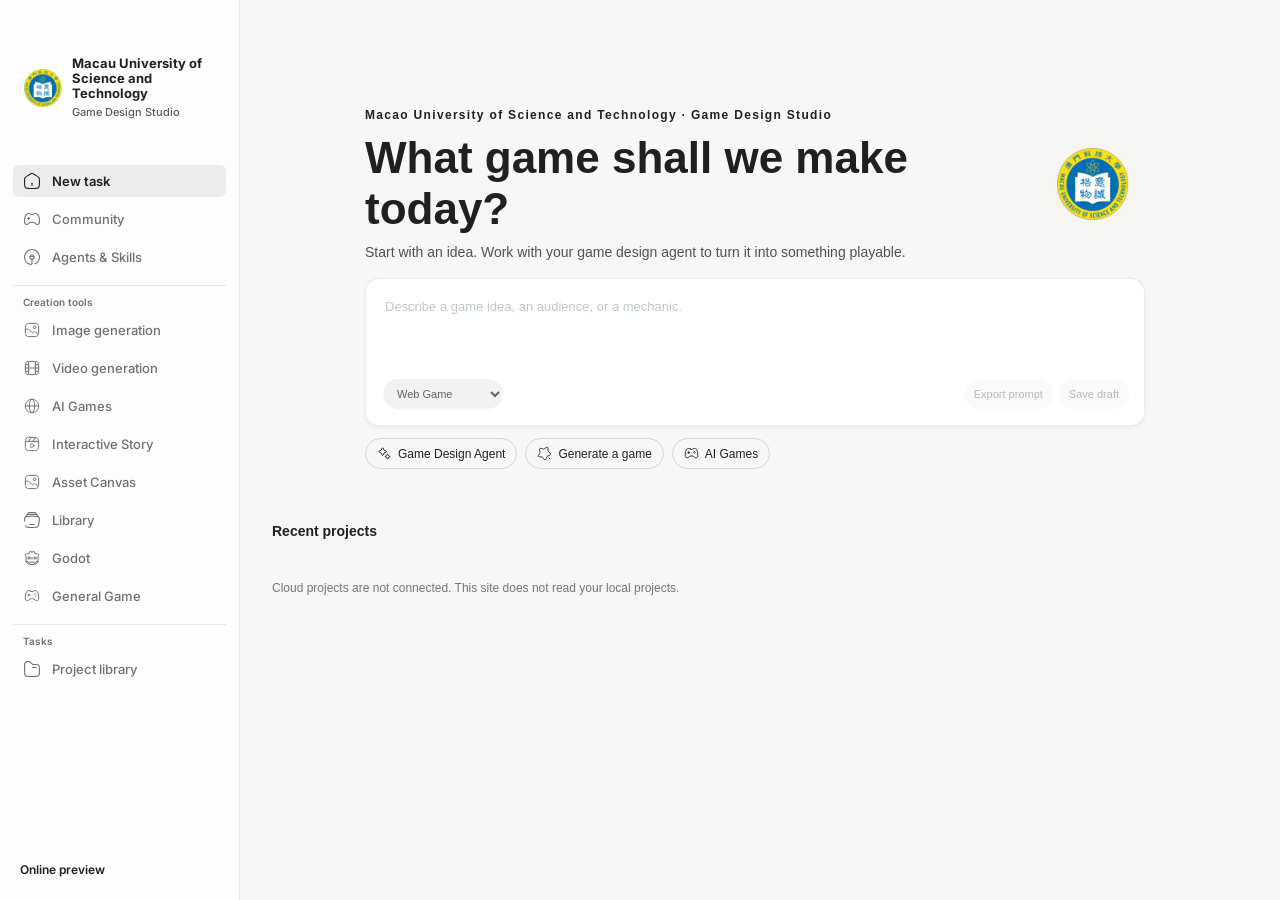
==== commit 01e3715a: "Remove reference link and notice from demo homepage" ====
--- a/index.html
+++ b/index.html
@@ -10,7 +10,7 @@
     />
     <link rel="icon" href="./assets/must-emblem-D4WMQjsO.png" />
     <title>游戏设计工作台 · 澳门科技大学</title>
-    <script type="module" crossorigin src="./assets/main-BhEfDmvd.js"></script>
+    <script type="module" crossorigin src="./assets/main-B3j-jzqw.js"></script>
     <link rel="modulepreload" crossorigin href="./assets/rolldown-runtime-BWaJ3C7D.js">
     <link rel="modulepreload" crossorigin href="./assets/modulepreload-polyfill-P2Xu9kJm.js">
     <link rel="modulepreload" crossorigin href="./assets/browser-BpU-2wEB.js">
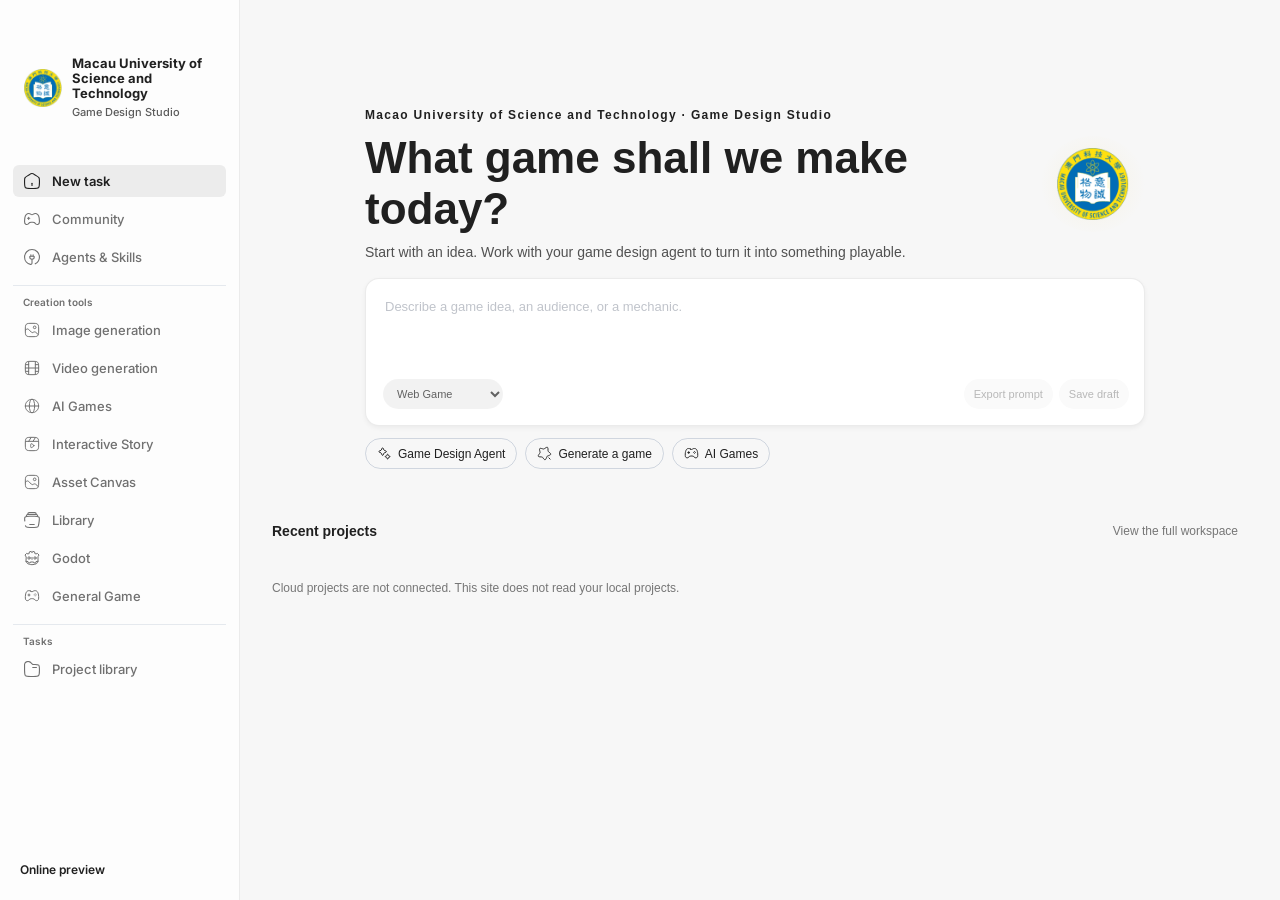
==== commit 473b07bd: "Connect demo menus to the signed-in workspace" ====
--- a/index.html
+++ b/index.html
@@ -10,51 +10,50 @@
     />
     <link rel="icon" href="./assets/must-emblem-D4WMQjsO.png" />
     <title>游戏设计工作台 · 澳门科技大学</title>
-    <script type="module" crossorigin src="./assets/main-B3j-jzqw.js"></script>
+    <script type="module" crossorigin src="./assets/main-C1B39cc6.js"></script>
     <link rel="modulepreload" crossorigin href="./assets/rolldown-runtime-BWaJ3C7D.js">
     <link rel="modulepreload" crossorigin href="./assets/modulepreload-polyfill-P2Xu9kJm.js">
     <link rel="modulepreload" crossorigin href="./assets/browser-BpU-2wEB.js">
-    <link rel="modulepreload" crossorigin href="./assets/routes-CBMwIe7x.js">
-    <link rel="modulepreload" crossorigin href="./assets/add-Do8Cm4b7.js">
-    <link rel="modulepreload" crossorigin href="./assets/alt-arrow-right-CH_qDS84.js">
-    <link rel="modulepreload" crossorigin href="./assets/popover-placement--ttAxdCw.js">
-    <link rel="modulepreload" crossorigin href="./assets/model-selector-DBGjZRiP.js">
-    <link rel="modulepreload" crossorigin href="./assets/server-CucMwPAf.js">
-    <link rel="modulepreload" crossorigin href="./assets/project-rename-dialog-BDrgE6dK.js">
-    <link rel="modulepreload" crossorigin href="./assets/plugin-integration-CfUsHwrA.js">
-    <link rel="modulepreload" crossorigin href="./assets/clapperboard-A_Sa3Bvs.js">
-    <link rel="modulepreload" crossorigin href="./assets/project-types-aB8WfDYF.js">
-    <link rel="modulepreload" crossorigin href="./assets/use-project-activity-BJ5em42E.js">
-    <link rel="modulepreload" crossorigin href="./assets/window-drag-region-BnMbkTDn.js">
-    <link rel="modulepreload" crossorigin href="./assets/restart-C935oGDQ.js">
-    <link rel="modulepreload" crossorigin href="./assets/playable-assets-BzjH2MXJ.js">
-    <link rel="modulepreload" crossorigin href="./assets/file-transfer-Dl6Iugkg.js">
-    <link rel="modulepreload" crossorigin href="./assets/format-bytes-CiizSGOU.js">
-    <link rel="modulepreload" crossorigin href="./assets/maximize-CntT3Yxr.js">
-    <link rel="modulepreload" crossorigin href="./assets/pen-hxV8Urkx.js">
-    <link rel="modulepreload" crossorigin href="./assets/library-assets-I1M7jVw7.js">
-    <link rel="modulepreload" crossorigin href="./assets/godot-icon-1pUD04Rj.js">
-    <link rel="modulepreload" crossorigin href="./assets/upload-CqYkTC2j.js">
-    <link rel="modulepreload" crossorigin href="./assets/agent-usage-OX7oK7At.js">
-    <link rel="modulepreload" crossorigin href="./assets/composer-capability-references-CJtOQr2L.js">
-    <link rel="modulepreload" crossorigin href="./assets/game-studio-home-CWEvFGc1.js">
-    <link rel="modulepreload" crossorigin href="./assets/audio-BMyHofH3.js">
-    <link rel="modulepreload" crossorigin href="./assets/asset-canvas-afqJna3J.js">
-    <link rel="modulepreload" crossorigin href="./assets/video-references-DaNs_8i5.js">
-    <link rel="modulepreload" crossorigin href="./assets/canvas-api-Dnm_53r8.js">
-    <link rel="modulepreload" crossorigin href="./assets/asset-canvas-quick-start-DBrYM7hl.js">
-    <link rel="modulepreload" crossorigin href="./assets/sidebar-page-CSVuJUD5.js">
-    <link rel="modulepreload" crossorigin href="./assets/trash-bin-trash-BNtdfBMh.js">
-    <link rel="modulepreload" crossorigin href="./assets/square-arrow-right-up-DOJ4V9cj.js">
-    <link rel="modulepreload" crossorigin href="./assets/tuning-2-C1Lpx-GO.js">
-    <link rel="modulepreload" crossorigin href="./assets/canvas-chip-select-DmKpRD8r.js">
-    <link rel="modulepreload" crossorigin href="./assets/cloud-quota-B03yXok3.js">
-    <link rel="modulepreload" crossorigin href="./assets/appearance-CmjNScPV.js">
-    <link rel="modulepreload" crossorigin href="./assets/error-boundary-CRm1F8RY.js">
-    <link rel="modulepreload" crossorigin href="./assets/desktop-close-guard-K_EQrRzO.js">
+    <link rel="modulepreload" crossorigin href="./assets/routes-CeJ2y_gz.js">
+    <link rel="modulepreload" crossorigin href="./assets/add-DdBkFIDd.js">
+    <link rel="modulepreload" crossorigin href="./assets/alt-arrow-right-B-W_I0y9.js">
+    <link rel="modulepreload" crossorigin href="./assets/popover-placement-DD-Z9CWX.js">
+    <link rel="modulepreload" crossorigin href="./assets/model-selector-BOo7oM2b.js">
+    <link rel="modulepreload" crossorigin href="./assets/server-OQgMvV2J.js">
+    <link rel="modulepreload" crossorigin href="./assets/project-rename-dialog-DSv4L2LS.js">
+    <link rel="modulepreload" crossorigin href="./assets/plugin-integration-Cg28Uc33.js">
+    <link rel="modulepreload" crossorigin href="./assets/clapperboard-CWEzcNMf.js">
+    <link rel="modulepreload" crossorigin href="./assets/project-types-C6nfSA6O.js">
+    <link rel="modulepreload" crossorigin href="./assets/use-project-activity-BFN_SfH7.js">
+    <link rel="modulepreload" crossorigin href="./assets/window-drag-region-xftxhVCr.js">
+    <link rel="modulepreload" crossorigin href="./assets/restart-CDSv0kR_.js">
+    <link rel="modulepreload" crossorigin href="./assets/playable-assets-BDAE_nbr.js">
+    <link rel="modulepreload" crossorigin href="./assets/file-transfer-D0mIAaTX.js">
+    <link rel="modulepreload" crossorigin href="./assets/format-bytes-Dtvy1unJ.js">
+    <link rel="modulepreload" crossorigin href="./assets/maximize-CxiL55d2.js">
+    <link rel="modulepreload" crossorigin href="./assets/pen-AfgMXuAG.js">
+    <link rel="modulepreload" crossorigin href="./assets/godot-icon-C9TvWK8I.js">
+    <link rel="modulepreload" crossorigin href="./assets/upload-CfqMdJqU.js">
+    <link rel="modulepreload" crossorigin href="./assets/agent-usage-svZIEGi3.js">
+    <link rel="modulepreload" crossorigin href="./assets/composer-capability-references-R_lLvgXV.js">
+    <link rel="modulepreload" crossorigin href="./assets/library-assets-23TCYJcK.js">
+    <link rel="modulepreload" crossorigin href="./assets/pages-prompt-CjmNvFvP.js">
+    <link rel="modulepreload" crossorigin href="./assets/audio-BU7OxXOQ.js">
+    <link rel="modulepreload" crossorigin href="./assets/asset-canvas-RBviL9SJ.js">
+    <link rel="modulepreload" crossorigin href="./assets/canvas-api-xc9VQFGM.js">
+    <link rel="modulepreload" crossorigin href="./assets/asset-canvas-quick-start-BtD_XVfL.js">
+    <link rel="modulepreload" crossorigin href="./assets/sidebar-page-Ck1Ir2ig.js">
+    <link rel="modulepreload" crossorigin href="./assets/trash-bin-trash-z8p0RdG5.js">
+    <link rel="modulepreload" crossorigin href="./assets/square-arrow-right-up-BVqg3xmw.js">
+    <link rel="modulepreload" crossorigin href="./assets/tuning-2-C09ZzVdk.js">
+    <link rel="modulepreload" crossorigin href="./assets/canvas-chip-select-BPVBWNMu.js">
+    <link rel="modulepreload" crossorigin href="./assets/cloud-quota-cyPFVidD.js">
+    <link rel="modulepreload" crossorigin href="./assets/appearance-BK5FRBsM.js">
+    <link rel="modulepreload" crossorigin href="./assets/error-boundary-BAibRfG3.js">
+    <link rel="modulepreload" crossorigin href="./assets/desktop-close-guard-8BmkZnze.js">
     <link rel="stylesheet" crossorigin href="./assets/window-drag-region-lXgMZ0rS.css">
     <link rel="stylesheet" crossorigin href="./assets/playable-assets-DK-9_zmF.css">
-    <link rel="stylesheet" crossorigin href="./assets/game-studio-home-idWS401P.css">
+    <link rel="stylesheet" crossorigin href="./assets/pages-prompt-idWS401P.css">
     <link rel="stylesheet" crossorigin href="./assets/desktop-close-guard-Cu0uQ_w2.css">
     <link rel="stylesheet" crossorigin href="./assets/main-4dvh4krf.css">
     <link rel="stylesheet" crossorigin href="./assets/plugin-builder-BHUrbbbb.css">
--- a/assets/pages-prompt-idWS401P.css
+++ b/assets/pages-prompt-idWS401P.css
@@ -0,0 +1 @@
+.home-nav-icon-godot{-webkit-mask-image:url("data:image/svg+xml,%3csvg%20xmlns='http://www.w3.org/2000/svg'%20viewBox='0%200%2024%2024'%20fill='none'%20stroke='currentColor'%20stroke-width='1.5'%20stroke-linecap='round'%20stroke-linejoin='round'%3e%3cpath%20d='M3%2010%201.5%207.5%204%205l2%201%202-1-.2-2%203-1%201%202h.4l1-2%203%201-.2%202%202%201%202-1%202.5%202.5L21%2010v7c0%203-4%205-9%205s-9-2-9-5Z'/%3e%3ccircle%20cx='7.5'%20cy='12'%20r='1.75'/%3e%3ccircle%20cx='16.5'%20cy='12'%20r='1.75'/%3e%3cpath%20d='M12%2011v3M3%2017l3%20.3.2%202%203%20.2.3-1.5h5l.3%201.5%203-.2.2-2%203-.3'/%3e%3c/svg%3e");mask-image:url("data:image/svg+xml,%3csvg%20xmlns='http://www.w3.org/2000/svg'%20viewBox='0%200%2024%2024'%20fill='none'%20stroke='currentColor'%20stroke-width='1.5'%20stroke-linecap='round'%20stroke-linejoin='round'%3e%3cpath%20d='M3%2010%201.5%207.5%204%205l2%201%202-1-.2-2%203-1%201%202h.4l1-2%203%201-.2%202%202%201%202-1%202.5%202.5L21%2010v7c0%203-4%205-9%205s-9-2-9-5Z'/%3e%3ccircle%20cx='7.5'%20cy='12'%20r='1.75'/%3e%3ccircle%20cx='16.5'%20cy='12'%20r='1.75'/%3e%3cpath%20d='M12%2011v3M3%2017l3%20.3.2%202%203%20.2.3-1.5h5l.3%201.5%203-.2.2-2%203-.3'/%3e%3c/svg%3e")}.home-nav-symbol{flex:0 0 16px;place-items:center;width:16px;height:16px;display:grid}.home-nav-item-active .home-nav-symbol{color:var(--home-accent)}.game-studio-home{min-width:0}.studio-section-heading{justify-content:space-between;align-items:center;gap:12px;min-height:28px;margin-bottom:12px;display:flex}.studio-section-heading h2{color:var(--text);margin:0;font-size:14px;font-weight:600}.studio-text-link{min-height:28px;color:var(--text-muted);font:inherit;cursor:pointer;background:0 0;border:0;align-items:center;gap:6px;padding:0;font-size:12px;text-decoration:none;display:inline-flex}.studio-text-link:hover{color:var(--text)}.studio-projects,.studio-examples{--project-shelf-columns:4;--project-shelf-gap:16px;container:project-shelf/inline-size}.studio-projects{width:100%;max-width:1096px;margin:48px auto 0}.studio-project-grid{grid-template-columns:repeat(var(--project-shelf-columns), minmax(0, 1fr));gap:var(--project-shelf-gap);display:grid}.studio-project-grid>:is(.project-card,.studio-project-skeleton){width:100%;max-width:262px}.studio-project-grid .project-card{min-height:0}.studio-project-grid .project-card-actions{top:auto;bottom:0;right:0}.studio-project-grid .project-card-meta{padding-right:38px}.studio-project-skeleton{background:var(--surface-hover);border-radius:6px;min-height:170px}.studio-examples .home-whats-new-grid{grid-template-columns:repeat(var(--project-shelf-columns), minmax(0, 1fr));gap:var(--project-shelf-gap)}.studio-examples .home-explore-card{width:100%;max-width:262px}.studio-examples .home-whats-new-item{background:0 0;border-radius:0;height:auto;min-height:0}.studio-examples .home-whats-new-icon{aspect-ratio:252/142;border-radius:8px}.studio-examples .home-whats-new-copy{flex-direction:column;align-items:flex-start;gap:2px;width:100%;padding:10px 0 0}.studio-examples .home-whats-new-copy strong{max-width:100%;font-size:15px;font-weight:500;line-height:18px}.home-recent .home-section-heading,.home-explore .home-section-heading{margin-bottom:12px}.home-content-fitted .home-explore{margin-top:28px}.projects-type-filter{border:1px solid var(--search-border);background:var(--surface);min-width:0;max-width:160px;height:34px;color:var(--text-secondary);font:inherit;border-radius:6px;padding:0 10px;font-size:11px}.projects-controls,.projects-controls .projects-search{min-width:0}@media (width<=720px){.home-shell:has(>.home-sidebar>nav[aria-label=Main\ navigation]){grid-template-rows:52px minmax(0,1fr);grid-template-columns:minmax(0,1fr)}.home-sidebar:has(>nav[aria-label=Main\ navigation]){flex-direction:row;min-width:0}.home-sidebar>nav[aria-label=Main\ navigation]{scrollbar-width:none;flex-direction:row;flex:1;align-items:center;min-width:0;overflow-x:auto}.home-sidebar:has(>nav[aria-label=Main\ navigation]) .home-sidebar-header-spacer{display:none}.home-nav-item{flex:none}.studio-projects,.studio-examples{--project-shelf-gap:12px}.projects-controls{flex-wrap:wrap}.projects-controls .projects-search{flex:140px;width:auto}.projects-type-filter{flex:0 150px}}@media (width<=460px){.home-sidebar .home-nav-item{justify-content:center;min-width:36px;min-height:36px;position:relative}.home-sidebar .home-nav-item :is(.home-nav-icon,.home-nav-symbol){clip:auto;width:16px;height:16px;position:static;overflow:visible}}@container project-shelf (width<=817px){.studio-section-heading,.studio-project-grid,.home-whats-new-grid{--project-shelf-columns:3}.studio-project-grid .project-card-details{grid-template-columns:auto minmax(0,1fr);display:grid}.studio-project-grid .project-card-details i{display:none}.studio-project-grid .project-card-time{grid-column:1/-1}}@container project-shelf (width<=540px){.studio-section-heading,.studio-project-grid,.home-whats-new-grid{--project-shelf-columns:2}}
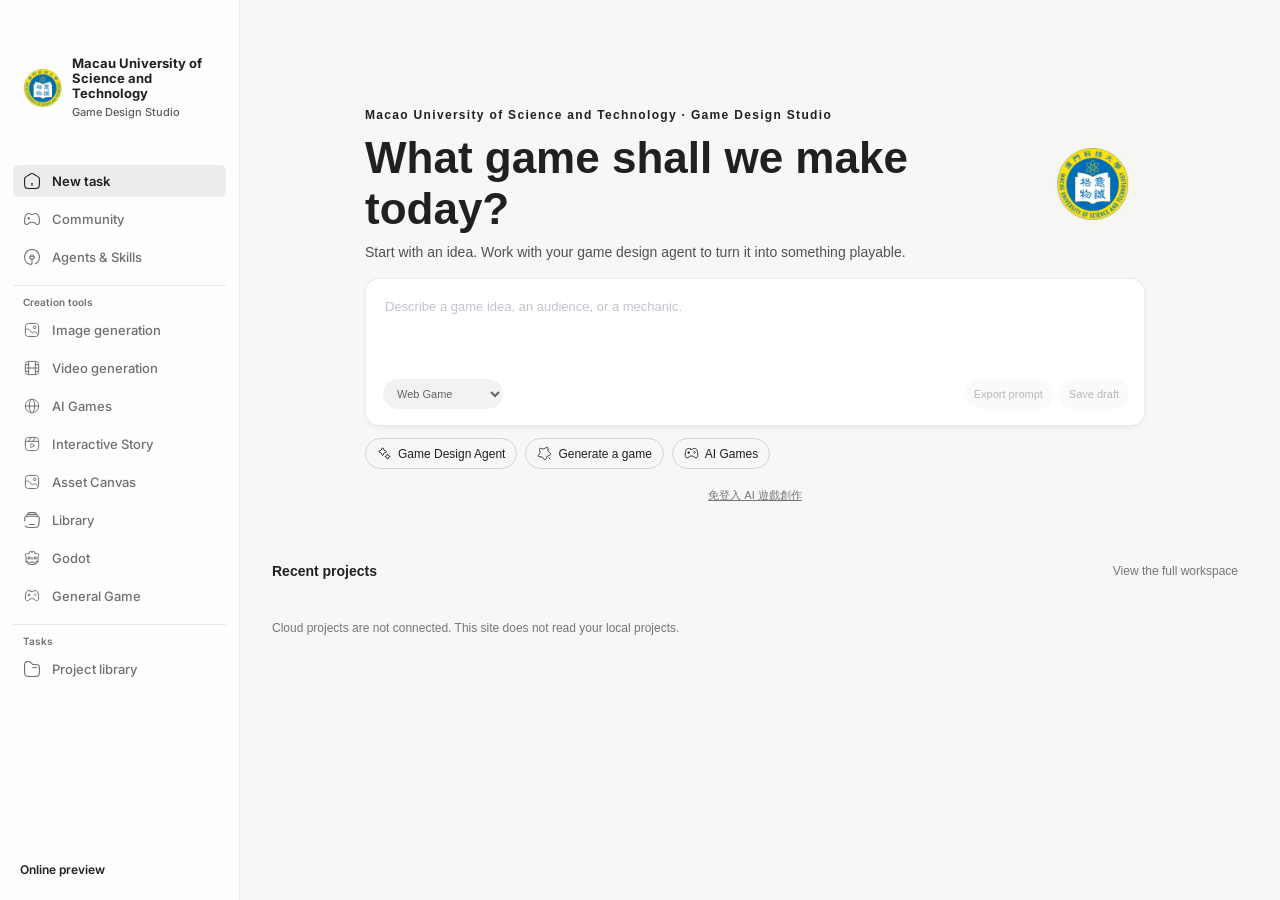
==== commit b6452e0d: "Publish guest game creation with local models" ====
--- a/index.html
+++ b/index.html
@@ -10,7 +10,7 @@
     />
     <link rel="icon" href="./assets/must-emblem-D4WMQjsO.png" />
     <title>游戏设计工作台 · 澳门科技大学</title>
-    <script type="module" crossorigin src="./assets/main-C1B39cc6.js"></script>
+    <script type="module" crossorigin src="./assets/main-twDvQRUv.js"></script>
     <link rel="modulepreload" crossorigin href="./assets/rolldown-runtime-BWaJ3C7D.js">
     <link rel="modulepreload" crossorigin href="./assets/modulepreload-polyfill-P2Xu9kJm.js">
     <link rel="modulepreload" crossorigin href="./assets/browser-BpU-2wEB.js">
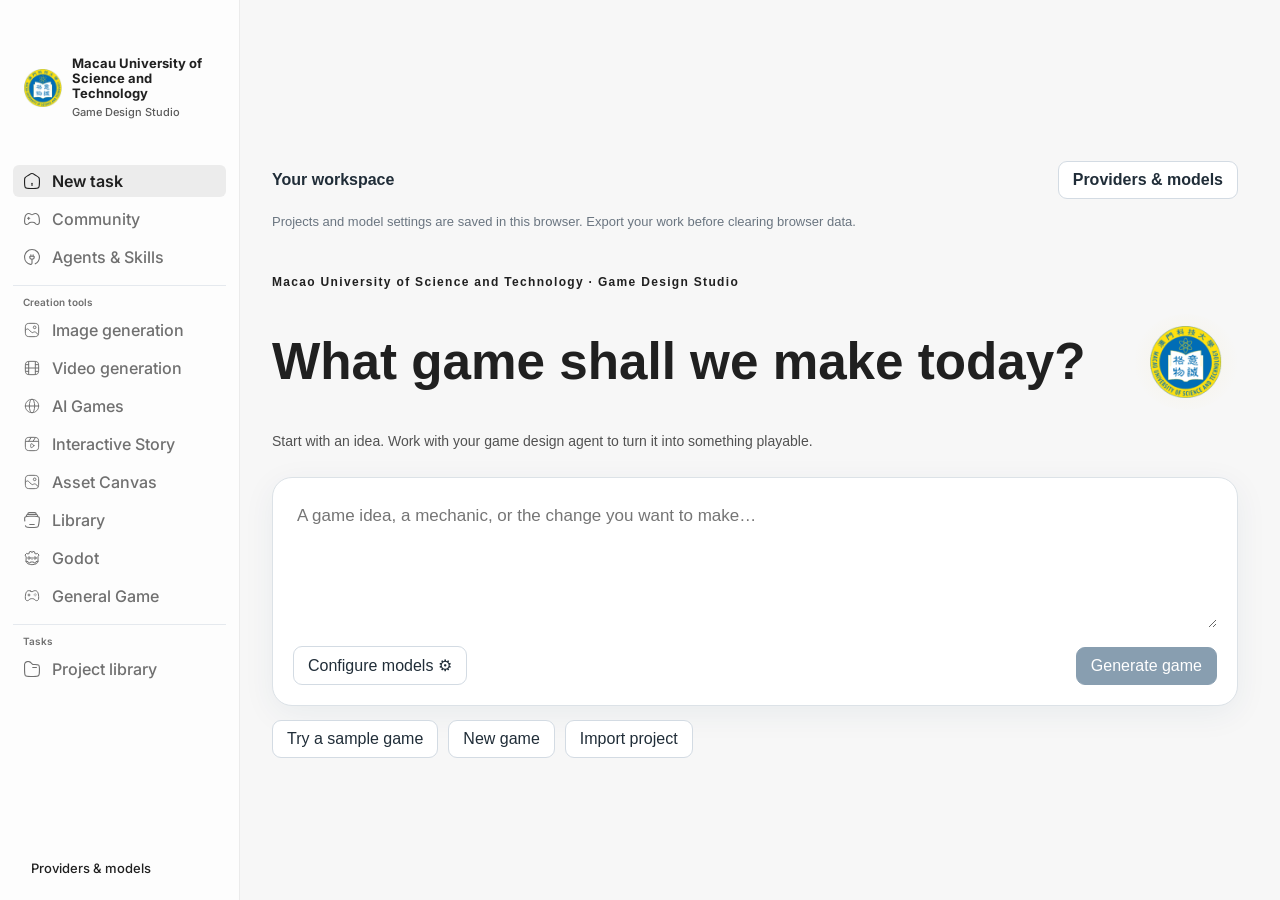
==== commit 2a0b586c: "Publish independent guest workspaces with model configuration" ====
--- a/index.html
+++ b/index.html
@@ -6,56 +6,56 @@
     <meta name="color-scheme" content="light dark" />
     <meta
       http-equiv="Content-Security-Policy"
-      content="default-src 'self'; script-src 'self' 'wasm-unsafe-eval'; worker-src blob:; style-src 'self' 'unsafe-inline'; img-src 'self' data: blob: https:; media-src 'self' blob: https:; connect-src 'self' blob: http://127.0.0.1:* ws://127.0.0.1:* https://*.supabase.co https://us.i.posthog.com https://eu.i.posthog.com; frame-src 'self' http://127.0.0.1:* http://*.localhost:* https:"
+      content="default-src 'self'; script-src 'self' 'wasm-unsafe-eval'; worker-src blob:; style-src 'self' 'unsafe-inline'; img-src 'self' data: blob: https:; media-src 'self' blob: https:; connect-src 'self' blob: https: http://127.0.0.1:* http://localhost:*; frame-src 'self' http://127.0.0.1:* http://*.localhost:* https:"
     />
     <link rel="icon" href="./assets/must-emblem-D4WMQjsO.png" />
     <title>游戏设计工作台 · 澳门科技大学</title>
-    <script type="module" crossorigin src="./assets/main-twDvQRUv.js"></script>
+    <script type="module" crossorigin src="./assets/main-CEH654DO.js"></script>
     <link rel="modulepreload" crossorigin href="./assets/rolldown-runtime-BWaJ3C7D.js">
     <link rel="modulepreload" crossorigin href="./assets/modulepreload-polyfill-P2Xu9kJm.js">
     <link rel="modulepreload" crossorigin href="./assets/browser-BpU-2wEB.js">
-    <link rel="modulepreload" crossorigin href="./assets/routes-CeJ2y_gz.js">
-    <link rel="modulepreload" crossorigin href="./assets/add-DdBkFIDd.js">
-    <link rel="modulepreload" crossorigin href="./assets/alt-arrow-right-B-W_I0y9.js">
-    <link rel="modulepreload" crossorigin href="./assets/popover-placement-DD-Z9CWX.js">
-    <link rel="modulepreload" crossorigin href="./assets/model-selector-BOo7oM2b.js">
-    <link rel="modulepreload" crossorigin href="./assets/server-OQgMvV2J.js">
-    <link rel="modulepreload" crossorigin href="./assets/project-rename-dialog-DSv4L2LS.js">
-    <link rel="modulepreload" crossorigin href="./assets/plugin-integration-Cg28Uc33.js">
-    <link rel="modulepreload" crossorigin href="./assets/clapperboard-CWEzcNMf.js">
-    <link rel="modulepreload" crossorigin href="./assets/project-types-C6nfSA6O.js">
-    <link rel="modulepreload" crossorigin href="./assets/use-project-activity-BFN_SfH7.js">
-    <link rel="modulepreload" crossorigin href="./assets/window-drag-region-xftxhVCr.js">
-    <link rel="modulepreload" crossorigin href="./assets/restart-CDSv0kR_.js">
-    <link rel="modulepreload" crossorigin href="./assets/playable-assets-BDAE_nbr.js">
-    <link rel="modulepreload" crossorigin href="./assets/file-transfer-D0mIAaTX.js">
-    <link rel="modulepreload" crossorigin href="./assets/format-bytes-Dtvy1unJ.js">
-    <link rel="modulepreload" crossorigin href="./assets/maximize-CxiL55d2.js">
-    <link rel="modulepreload" crossorigin href="./assets/pen-AfgMXuAG.js">
-    <link rel="modulepreload" crossorigin href="./assets/godot-icon-C9TvWK8I.js">
-    <link rel="modulepreload" crossorigin href="./assets/upload-CfqMdJqU.js">
-    <link rel="modulepreload" crossorigin href="./assets/agent-usage-svZIEGi3.js">
-    <link rel="modulepreload" crossorigin href="./assets/composer-capability-references-R_lLvgXV.js">
-    <link rel="modulepreload" crossorigin href="./assets/library-assets-23TCYJcK.js">
-    <link rel="modulepreload" crossorigin href="./assets/pages-prompt-CjmNvFvP.js">
-    <link rel="modulepreload" crossorigin href="./assets/audio-BU7OxXOQ.js">
-    <link rel="modulepreload" crossorigin href="./assets/asset-canvas-RBviL9SJ.js">
-    <link rel="modulepreload" crossorigin href="./assets/canvas-api-xc9VQFGM.js">
-    <link rel="modulepreload" crossorigin href="./assets/asset-canvas-quick-start-BtD_XVfL.js">
-    <link rel="modulepreload" crossorigin href="./assets/sidebar-page-Ck1Ir2ig.js">
-    <link rel="modulepreload" crossorigin href="./assets/trash-bin-trash-z8p0RdG5.js">
-    <link rel="modulepreload" crossorigin href="./assets/square-arrow-right-up-BVqg3xmw.js">
-    <link rel="modulepreload" crossorigin href="./assets/tuning-2-C09ZzVdk.js">
-    <link rel="modulepreload" crossorigin href="./assets/canvas-chip-select-BPVBWNMu.js">
-    <link rel="modulepreload" crossorigin href="./assets/cloud-quota-cyPFVidD.js">
-    <link rel="modulepreload" crossorigin href="./assets/appearance-BK5FRBsM.js">
-    <link rel="modulepreload" crossorigin href="./assets/error-boundary-BAibRfG3.js">
-    <link rel="modulepreload" crossorigin href="./assets/desktop-close-guard-8BmkZnze.js">
+    <link rel="modulepreload" crossorigin href="./assets/routes-Dt1dMyUt.js">
+    <link rel="modulepreload" crossorigin href="./assets/alt-arrow-right-COKe0hwK.js">
+    <link rel="modulepreload" crossorigin href="./assets/popover-placement-C_MbOk4P.js">
+    <link rel="modulepreload" crossorigin href="./assets/model-selector-iUOp1L5v.js">
+    <link rel="modulepreload" crossorigin href="./assets/server-DDi_ZLP0.js">
+    <link rel="modulepreload" crossorigin href="./assets/project-rename-dialog-BWc_yHlY.js">
+    <link rel="modulepreload" crossorigin href="./assets/plugin-integration-G_O6FIJo.js">
+    <link rel="modulepreload" crossorigin href="./assets/clapperboard-BOR0fEn_.js">
+    <link rel="modulepreload" crossorigin href="./assets/project-types-D-t3fMkm.js">
+    <link rel="modulepreload" crossorigin href="./assets/use-project-activity-DKRvJjeI.js">
+    <link rel="modulepreload" crossorigin href="./assets/window-drag-region-QcZ89ydm.js">
+    <link rel="modulepreload" crossorigin href="./assets/restart-CfnZyvhp.js">
+    <link rel="modulepreload" crossorigin href="./assets/playable-assets-BKhKXHup.js">
+    <link rel="modulepreload" crossorigin href="./assets/library-assets-DNE7mE9P.js">
+    <link rel="modulepreload" crossorigin href="./assets/audio-DE6aQoAs.js">
+    <link rel="modulepreload" crossorigin href="./assets/asset-canvas-OPBsrCgn.js">
+    <link rel="modulepreload" crossorigin href="./assets/file-transfer-CcS9d6LS.js">
+    <link rel="modulepreload" crossorigin href="./assets/format-bytes-B2CRlMjB.js">
+    <link rel="modulepreload" crossorigin href="./assets/maximize-Qyr9CHHC.js">
+    <link rel="modulepreload" crossorigin href="./assets/pen-BIRXvQZC.js">
+    <link rel="modulepreload" crossorigin href="./assets/godot-icon-BflL4ci0.js">
+    <link rel="modulepreload" crossorigin href="./assets/add-BiuMWJLz.js">
+    <link rel="modulepreload" crossorigin href="./assets/upload-DE6CWHD5.js">
+    <link rel="modulepreload" crossorigin href="./assets/agent-usage-CVSBGOns.js">
+    <link rel="modulepreload" crossorigin href="./assets/composer-capability-references-BzIuTLZy.js">
+    <link rel="modulepreload" crossorigin href="./assets/studios-CjjVjkPM.js">
+    <link rel="modulepreload" crossorigin href="./assets/canvas-api-Bri9cyUp.js">
+    <link rel="modulepreload" crossorigin href="./assets/asset-canvas-quick-start-D109YaGW.js">
+    <link rel="modulepreload" crossorigin href="./assets/sidebar-page-C3fW5DR8.js">
+    <link rel="modulepreload" crossorigin href="./assets/trash-bin-trash-4Nc-RLgV.js">
+    <link rel="modulepreload" crossorigin href="./assets/square-arrow-right-up-7bKxROlk.js">
+    <link rel="modulepreload" crossorigin href="./assets/tuning-2-u0aDjFYI.js">
+    <link rel="modulepreload" crossorigin href="./assets/canvas-chip-select-Bbf395yu.js">
+    <link rel="modulepreload" crossorigin href="./assets/cloud-quota-ChcKFXnu.js">
+    <link rel="modulepreload" crossorigin href="./assets/appearance-4S67y6ke.js">
+    <link rel="modulepreload" crossorigin href="./assets/error-boundary-sa9sbSTV.js">
+    <link rel="modulepreload" crossorigin href="./assets/desktop-close-guard-D8J5gCsi.js">
     <link rel="stylesheet" crossorigin href="./assets/window-drag-region-lXgMZ0rS.css">
     <link rel="stylesheet" crossorigin href="./assets/playable-assets-DK-9_zmF.css">
-    <link rel="stylesheet" crossorigin href="./assets/pages-prompt-idWS401P.css">
+    <link rel="stylesheet" crossorigin href="./assets/studios-idWS401P.css">
     <link rel="stylesheet" crossorigin href="./assets/desktop-close-guard-Cu0uQ_w2.css">
-    <link rel="stylesheet" crossorigin href="./assets/main-4dvh4krf.css">
+    <link rel="stylesheet" crossorigin href="./assets/main-CvJJye_A.css">
     <link rel="stylesheet" crossorigin href="./assets/plugin-builder-BHUrbbbb.css">
   </head>
   <body>
--- a/assets/studios-idWS401P.css
+++ b/assets/studios-idWS401P.css
@@ -0,0 +1 @@
+.home-nav-icon-godot{-webkit-mask-image:url("data:image/svg+xml,%3csvg%20xmlns='http://www.w3.org/2000/svg'%20viewBox='0%200%2024%2024'%20fill='none'%20stroke='currentColor'%20stroke-width='1.5'%20stroke-linecap='round'%20stroke-linejoin='round'%3e%3cpath%20d='M3%2010%201.5%207.5%204%205l2%201%202-1-.2-2%203-1%201%202h.4l1-2%203%201-.2%202%202%201%202-1%202.5%202.5L21%2010v7c0%203-4%205-9%205s-9-2-9-5Z'/%3e%3ccircle%20cx='7.5'%20cy='12'%20r='1.75'/%3e%3ccircle%20cx='16.5'%20cy='12'%20r='1.75'/%3e%3cpath%20d='M12%2011v3M3%2017l3%20.3.2%202%203%20.2.3-1.5h5l.3%201.5%203-.2.2-2%203-.3'/%3e%3c/svg%3e");mask-image:url("data:image/svg+xml,%3csvg%20xmlns='http://www.w3.org/2000/svg'%20viewBox='0%200%2024%2024'%20fill='none'%20stroke='currentColor'%20stroke-width='1.5'%20stroke-linecap='round'%20stroke-linejoin='round'%3e%3cpath%20d='M3%2010%201.5%207.5%204%205l2%201%202-1-.2-2%203-1%201%202h.4l1-2%203%201-.2%202%202%201%202-1%202.5%202.5L21%2010v7c0%203-4%205-9%205s-9-2-9-5Z'/%3e%3ccircle%20cx='7.5'%20cy='12'%20r='1.75'/%3e%3ccircle%20cx='16.5'%20cy='12'%20r='1.75'/%3e%3cpath%20d='M12%2011v3M3%2017l3%20.3.2%202%203%20.2.3-1.5h5l.3%201.5%203-.2.2-2%203-.3'/%3e%3c/svg%3e")}.home-nav-symbol{flex:0 0 16px;place-items:center;width:16px;height:16px;display:grid}.home-nav-item-active .home-nav-symbol{color:var(--home-accent)}.game-studio-home{min-width:0}.studio-section-heading{justify-content:space-between;align-items:center;gap:12px;min-height:28px;margin-bottom:12px;display:flex}.studio-section-heading h2{color:var(--text);margin:0;font-size:14px;font-weight:600}.studio-text-link{min-height:28px;color:var(--text-muted);font:inherit;cursor:pointer;background:0 0;border:0;align-items:center;gap:6px;padding:0;font-size:12px;text-decoration:none;display:inline-flex}.studio-text-link:hover{color:var(--text)}.studio-projects,.studio-examples{--project-shelf-columns:4;--project-shelf-gap:16px;container:project-shelf/inline-size}.studio-projects{width:100%;max-width:1096px;margin:48px auto 0}.studio-project-grid{grid-template-columns:repeat(var(--project-shelf-columns), minmax(0, 1fr));gap:var(--project-shelf-gap);display:grid}.studio-project-grid>:is(.project-card,.studio-project-skeleton){width:100%;max-width:262px}.studio-project-grid .project-card{min-height:0}.studio-project-grid .project-card-actions{top:auto;bottom:0;right:0}.studio-project-grid .project-card-meta{padding-right:38px}.studio-project-skeleton{background:var(--surface-hover);border-radius:6px;min-height:170px}.studio-examples .home-whats-new-grid{grid-template-columns:repeat(var(--project-shelf-columns), minmax(0, 1fr));gap:var(--project-shelf-gap)}.studio-examples .home-explore-card{width:100%;max-width:262px}.studio-examples .home-whats-new-item{background:0 0;border-radius:0;height:auto;min-height:0}.studio-examples .home-whats-new-icon{aspect-ratio:252/142;border-radius:8px}.studio-examples .home-whats-new-copy{flex-direction:column;align-items:flex-start;gap:2px;width:100%;padding:10px 0 0}.studio-examples .home-whats-new-copy strong{max-width:100%;font-size:15px;font-weight:500;line-height:18px}.home-recent .home-section-heading,.home-explore .home-section-heading{margin-bottom:12px}.home-content-fitted .home-explore{margin-top:28px}.projects-type-filter{border:1px solid var(--search-border);background:var(--surface);min-width:0;max-width:160px;height:34px;color:var(--text-secondary);font:inherit;border-radius:6px;padding:0 10px;font-size:11px}.projects-controls,.projects-controls .projects-search{min-width:0}@media (width<=720px){.home-shell:has(>.home-sidebar>nav[aria-label=Main\ navigation]){grid-template-rows:52px minmax(0,1fr);grid-template-columns:minmax(0,1fr)}.home-sidebar:has(>nav[aria-label=Main\ navigation]){flex-direction:row;min-width:0}.home-sidebar>nav[aria-label=Main\ navigation]{scrollbar-width:none;flex-direction:row;flex:1;align-items:center;min-width:0;overflow-x:auto}.home-sidebar:has(>nav[aria-label=Main\ navigation]) .home-sidebar-header-spacer{display:none}.home-nav-item{flex:none}.studio-projects,.studio-examples{--project-shelf-gap:12px}.projects-controls{flex-wrap:wrap}.projects-controls .projects-search{flex:140px;width:auto}.projects-type-filter{flex:0 150px}}@media (width<=460px){.home-sidebar .home-nav-item{justify-content:center;min-width:36px;min-height:36px;position:relative}.home-sidebar .home-nav-item :is(.home-nav-icon,.home-nav-symbol){clip:auto;width:16px;height:16px;position:static;overflow:visible}}@container project-shelf (width<=817px){.studio-section-heading,.studio-project-grid,.home-whats-new-grid{--project-shelf-columns:3}.studio-project-grid .project-card-details{grid-template-columns:auto minmax(0,1fr);display:grid}.studio-project-grid .project-card-details i{display:none}.studio-project-grid .project-card-time{grid-column:1/-1}}@container project-shelf (width<=540px){.studio-section-heading,.studio-project-grid,.home-whats-new-grid{--project-shelf-columns:2}}
--- a/assets/main-CvJJye_A.css
+++ b/assets/main-CvJJye_A.css
@@ -0,0 +1 @@
+.guest-workspace{color:#202d38;background:#f7f8fa;min-height:100dvh}.guest-content{width:100%;max-width:1500px;padding:26px clamp(20px,4vw,64px) 64px;overflow:visible}.guest-topbar{justify-content:space-between;align-items:center;gap:16px;font-weight:650;display:flex}.guest-workspace button,.guest-workspace input,.guest-workspace select,.guest-workspace textarea{font:inherit}.guest-content button{cursor:pointer;color:inherit;background:#fff;border:1px solid #d3dbe3;border-radius:9px;padding:9px 14px}.guest-content button:hover{background:#f1f5f8;border-color:#69849d}.guest-content button:disabled{cursor:default;opacity:.5}.guest-content .guest-primary{color:#fff;background:#143f63;border-color:#143f63}.guest-content .guest-primary:hover{background:#0a2d4b}.guest-privacy{color:#6a7580;margin:12px 0 42px;font-size:13px;line-height:1.7}.guest-content .must-studio-intro{margin:0 0 28px}.guest-content .must-studio-intro h1{font-size:clamp(28px,4vw,52px)}.guest-heading{margin-bottom:26px}.guest-heading h1{font-size:clamp(28px,3vw,44px)}.guest-heading p{color:#687786;line-height:1.7}.guest-composer{background:#fff;border:1px solid #dce2e7;border-radius:20px;padding:20px;box-shadow:0 8px 32px #173b5810}.guest-composer textarea{resize:vertical;width:100%;min-height:130px;color:inherit;box-sizing:border-box;background:0 0;border:0;padding:4px;font-size:17px;line-height:1.7}.guest-toolbar{flex-wrap:wrap;align-items:center;gap:10px;margin:14px 0;display:flex}.guest-composer .guest-toolbar{justify-content:space-between;margin-bottom:0}.guest-settings{max-width:760px}.guest-settings h1{margin-bottom:28px}.guest-settings label,.guest-video-job label{margin:20px 0 8px;font-size:14px;font-weight:600;display:block}.guest-settings input,.guest-settings select,.guest-video-job input{box-sizing:border-box;width:100%;color:inherit;background:#fff;border:1px solid #cbd4dd;border-radius:9px;margin-top:8px;padding:11px 12px;display:block}.guest-settings p{color:#657282;font-size:14px;line-height:1.8}.guest-settings details{border-top:1px solid #dce2e7;margin-top:28px;padding:20px 0}.guest-settings summary{cursor:pointer;line-height:1.7}.guest-settings pre{background:#e9eef3;border-radius:8px;padding:14px;font-size:13px;overflow:auto}.guest-preview{background:#fff;border:1px solid #d8e0e7;border-radius:16px;margin-top:28px;overflow:hidden}.guest-preview header{border-bottom:1px solid #e0e5ea;padding:16px 20px}.guest-preview h2{overflow-wrap:anywhere;margin:0;font-size:18px}.guest-preview iframe{background:#fff;border:0;width:100%;height:620px;display:block}.guest-preview img,.guest-preview video{max-width:100%;max-height:650px;margin:0 auto;display:block}.guest-source{box-sizing:border-box;color:#d9e9f5;background:#112737;border:0;width:100%;min-height:500px;padding:20px;font:13px/1.6 monospace!important}.guest-brief{white-space:pre-wrap;line-height:1.8;font:inherit;padding:22px}.guest-status{white-space:pre-wrap;overflow-wrap:anywhere;background:#eaf0f5;border-left:3px solid #527e9e;padding:12px 18px;line-height:1.7}.guest-projects{grid-template-columns:repeat(auto-fill,minmax(220px,1fr));gap:18px;margin-top:24px;display:grid}.guest-content .guest-project{text-align:left;flex-direction:column;align-items:flex-start;gap:10px;min-height:175px;padding:24px;display:flex}.guest-project strong{overflow-wrap:anywhere}.guest-project span:last-child{color:#71808e;font-size:12px}.guest-project-kind{color:#45728f;font-size:32px}.guest-video-job{flex-wrap:wrap;align-items:end;gap:10px;display:flex}.guest-video-job label{flex:1}.guest-video-job button{margin-bottom:8px}.guest-workspace .home-sidebar-account{gap:8px;padding:12px}.guest-workspace .home-sidebar-account button{cursor:pointer;text-align:left;color:inherit;background:0 0;border:0;font-size:13px}.guest-workspace :focus-visible{outline-offset:3px;outline:2px solid #246da2}.sr-only{clip:rect(0,0,0,0);width:1px;height:1px;position:absolute;overflow:hidden}@media (width<=720px){.guest-content{padding:18px 16px 40px}.guest-privacy{margin-bottom:24px}.guest-preview iframe{height:70vh;min-height:400px}.guest-topbar{font-size:14px}.guest-preview header{padding:12px}}.onboarding{background:var(--canvas);height:100dvh;min-height:0;color:var(--text);flex-direction:column;align-items:center;padding:28px 32px;display:flex;position:relative;overflow-y:auto}:root[data-appearance=light] .onboarding{--canvas:#fff}:root[data-appearance=light] .desktop-window-frame:has(.onboarding){--window-chrome-background:#fff}.desktop-window-content>.onboarding{height:100%}.onboarding-welcome-static{--onboarding-intro-duration:0s}.onboarding button{cursor:pointer;justify-content:center;align-items:center;gap:8px;font-family:inherit;display:inline-flex}.onboarding button:disabled{cursor:default}body:has(.onboarding) :is(input,select,textarea):is(:focus,:focus-visible){box-shadow:none;outline:none}.onboarding-text-button{border-radius:var(--radius);min-height:32px;color:var(--text-muted);background:0 0;border:0;padding:6px 10px;font-size:12px;font-weight:400}.onboarding-text-button:hover:not(:disabled){background:var(--menu-hover);color:var(--text)}.onboarding-content{text-align:center;flex-direction:column;flex:1 0 auto;justify-content:center;align-items:center;width:min(100%,520px);padding:68px 0;display:flex}.onboarding:not(.onboarding-welcome)>:is(.onboarding-content,.onboarding-footer){animation:.24s cubic-bezier(.2,.7,.3,1) backwards onboarding-step-enter}@keyframes onboarding-step-enter{0%{opacity:0;transform:translateY(8px)}to{opacity:1;transform:none}}.onboarding h1{letter-spacing:0;outline:none;margin:0;font-family:"Jersey 20",Inter,sans-serif;font-size:40px;font-weight:400;line-height:1}.onboarding-lede{max-width:400px;color:var(--text-secondary);text-wrap:balance;margin:14px 0 0;font-size:14px;line-height:1.5}.onboarding-demo{pointer-events:none;width:min(100%,400px);height:64px;animation:onboarding-demo-position var(--onboarding-intro-duration) ease both;--demo-duration:var(--onboarding-intro-duration,5.2s);--demo-ground:color-mix(in srgb, #82937a 44%, var(--canvas));--demo-tree:color-mix(in srgb, var(--text) 22%, var(--demo-ground));position:relative}.onboarding-demo>svg{width:100%;height:auto;position:absolute;inset:0;overflow:visible}.onboarding-demo-play{animation:onboarding-demo-play var(--demo-duration) ease both}.onboarding-demo-world{transform-origin:140px 86px;animation:onboarding-demo-brand var(--demo-duration) ease both;transform:translate(-68px,-54px)scale(.333333)}.onboarding-demo-play :is(.onboarding-demo-base,.onboarding-demo-scenery){opacity:0;transform-origin:140px 86px;animation:onboarding-demo-gather var(--demo-duration) ease both}.onboarding-demo-play .onboarding-demo-morph{fill:var(--text);animation:onboarding-demo-morph var(--demo-duration) ease both}.onboarding-demo-logo-details{fill:var(--canvas);animation:onboarding-demo-logo-details var(--demo-duration) ease both}.onboarding-demo-wordmark{fill:var(--text);animation:onboarding-demo-wordmark var(--demo-duration) ease both;font-size:24px;font-weight:500}.onboarding-demo-shadow{fill:var(--text);opacity:.035}.onboarding-demo-earth{fill:color-mix(in srgb, #8c8173 40%, var(--canvas))}.onboarding-demo-terrain{transform-origin:164px 70px;animation:onboarding-demo-terrain var(--demo-duration) ease both}.onboarding-demo-hill{fill:color-mix(in srgb, #a4b294 48%, var(--canvas))}.onboarding-demo-path{fill:none;stroke:color-mix(in srgb, #e0d6bc 70%, var(--canvas));stroke-width:13px;stroke-linecap:round;stroke-dasharray:180;animation:onboarding-demo-path var(--demo-duration) ease both}.onboarding-demo-trunk{stroke:var(--demo-tree);stroke-width:3px;stroke-linecap:round}.onboarding-demo-tree{fill:var(--demo-tree)}.onboarding-demo-tree-top{fill:color-mix(in srgb, var(--demo-tree) 85%, var(--canvas))}.onboarding-demo-tree-piece{transform-box:fill-box;transform-origin:bottom;animation:onboarding-demo-grow .65s var(--tree-delay) ease both}.onboarding-demo-stones{fill:color-mix(in srgb, var(--text-secondary) 40%, var(--canvas));transform-origin:140px 86px;animation:onboarding-demo-stones var(--demo-duration) ease both}@keyframes onboarding-demo-position{0%,54%{height:180px;transform:translateY(52px)}78%,to{height:64px;transform:translateY(0)}}@keyframes onboarding-demo-brand{0%{transform:translateY(6px)rotate(-4deg)scale(.92)}24%{transform:translateY(-2px)rotate(2deg)scale(1.02)}48%,56%{transform:translate(0)scale(1)}78%,to{transform:translate(-68px,-54px)scale(.333333)}}@keyframes onboarding-demo-play{0%{opacity:0;transform:translateY(8px)scale(.96)}18%,to{opacity:1;transform:translateY(0)scale(1)}}@keyframes onboarding-demo-gather{0%,54%{opacity:1;transform:scale(1)}66%,to{opacity:0;transform:scale(.65)}}@keyframes onboarding-demo-morph{0%,56%{d:var(--demo-island-outline);fill:var(--demo-ground)}74%,to{d:var(--demo-logo-outline);fill:var(--text)}}@keyframes onboarding-demo-logo-details{0%,67%{opacity:0}78%,to{opacity:1}}@keyframes onboarding-demo-wordmark{0%,72%{opacity:0;visibility:hidden;transform:translateY(4px)}73%{opacity:0;visibility:visible;transform:translateY(4px)}82%,to{opacity:1;visibility:visible;transform:translateY(0)}}@keyframes onboarding-demo-grow{0%{opacity:0;transform:scale(.6)}to{opacity:1;transform:scale(1)}}@keyframes onboarding-demo-terrain{0%,10%{opacity:0;transform:translateY(10px)scale(.85)}28%{opacity:1;transform:translateY(0)scale(1)}46%,to{opacity:1;transform:translateY(-4px)scale(1)}}@keyframes onboarding-demo-path{0%,14%{opacity:0;stroke-dashoffset:180px}18%{opacity:1;stroke-dashoffset:180px}42%,to{opacity:1;stroke-dashoffset:0}}@keyframes onboarding-demo-stones{0%,22%{opacity:0;transform:translateY(4px)scale(.8)}40%,to{opacity:1;transform:translateY(0)scale(1)}}.onboarding h1.onboarding-welcome-title{animation:onboarding-welcome-title var(--onboarding-intro-duration) ease both;margin-top:24px}.onboarding-welcome :is(.onboarding-footer,.onboarding-progress){animation:onboarding-welcome-actions var(--onboarding-intro-duration) ease both}@keyframes onboarding-welcome-title{0%,83%{opacity:0;visibility:hidden;transform:translateY(8px)}84%{opacity:0;visibility:visible;transform:translateY(8px)}92%,to{opacity:1;visibility:visible;transform:translateY(0)}}@keyframes onboarding-welcome-actions{0%,93%{opacity:0;visibility:hidden;transform:translateY(4px)}94%{opacity:0;visibility:visible;transform:translateY(4px)}to{opacity:1;visibility:visible;transform:translateY(0)}}.onboarding .settings-provider-mark{border-radius:4px;flex:none;width:20px;height:20px}.onboarding .settings-provider-mark img{object-fit:contain;width:100%;height:100%;display:block}.onboarding .settings-toggle input:focus-visible+span{outline:2px solid var(--focus-ring);outline-offset:3px}.onboarding-ready,.onboarding-status{color:var(--text-secondary);justify-content:center;align-items:center;gap:7px;margin:16px 0 0;font-size:12px;display:flex}.onboarding-ready strong{color:var(--text);font-weight:inherit}.onboarding-ready-provider{color:var(--text-muted);white-space:nowrap;align-items:center;gap:4px;display:inline-flex}.onboarding-ready-provider .settings-provider-mark{width:14px;height:14px}.onboarding-model-select{min-width:0;display:inline-flex}.onboarding-model-select .canvas-chip{border-radius:var(--radius);max-width:min(260px,55vw);height:28px;color:var(--text);font:inherit;background:0 0;border:0;padding:4px 6px}.onboarding-model-select .canvas-chip:hover:not(:disabled){background:var(--menu-hover)}.onboarding-feedback{max-width:440px;margin-top:20px}.onboarding-error{color:var(--danger);overflow-wrap:anywhere;margin:0;font-size:13px;line-height:1.6}.onboarding-footer{flex-direction:column;flex:none;align-items:center;gap:8px;margin-bottom:32px;display:flex}.onboarding-connect .onboarding-footer{flex-direction:row;gap:16px}:is(.onboarding-connect,.onboarding-media)>.onboarding-content{flex:auto;justify-content:flex-start;min-height:0;padding:clamp(40px,10dvh,72px) 0 24px}.onboarding-agents{text-align:left;flex-direction:column;flex:auto;width:min(100%,400px);min-height:0;margin-top:24px;display:flex}.onboarding-connect:has(.onboarding-agent-options)>.onboarding-content{justify-content:center}.onboarding-connect:has(.onboarding-agent-options) .onboarding-agents{flex:none}.onboarding-section-heading,.onboarding-provider-heading{color:var(--text-muted);font-size:12px}.onboarding-section-heading{flex:none;justify-content:space-between;align-items:center;min-height:28px;margin-bottom:8px;padding-left:4px;display:flex}.onboarding-agent-options{overscroll-behavior-x:contain;scrollbar-width:none;flex:none;gap:8px;margin:-2px;padding:2px;display:flex;overflow-x:auto}.onboarding-agent-options::-webkit-scrollbar{display:none}.onboarding-agent-actions{align-items:center;gap:4px;display:flex}.onboarding .onboarding-agent-option{border-radius:var(--radius);min-width:0;color:var(--text);background:0 0;border:0;flex-direction:column;flex:0 0 calc(25% - 6px);justify-content:flex-start;gap:6px;padding:12px 6px;font-size:13px}.onboarding-agent-option:hover:not(:disabled){background:var(--menu-hover)}.onboarding-agent-title{justify-content:center;align-items:center;width:100%;height:28px;display:flex;position:relative}.onboarding-agent-title .settings-provider-mark{width:24px;height:24px}.onboarding-agent-title>svg{position:absolute;left:calc(50% + 17px)}.onboarding-agent-option>span:not(.onboarding-agent-title){line-height:18px}.onboarding-agent-option small{min-height:14px;color:var(--text-muted);font-size:11px;line-height:14px}.onboarding-agent-ready{color:var(--success)}.onboarding-agent-config{flex-direction:column;flex:auto;min-height:0;margin-top:24px;display:flex}.onboarding-selected-agent{flex:none;justify-content:space-between;align-items:center;min-height:40px;padding:0 4px;font-size:13px;display:flex}.onboarding-selected-agent>span{align-items:center;gap:8px;display:inline-flex}.onboarding-provider-heading{padding-left:4px}.onboarding-agent-config .onboarding-picker{flex-direction:column;flex:auto;width:100%;min-height:0;margin-top:8px;display:flex}.onboarding-connect .onboarding-provider-list{flex:auto;min-height:0;max-height:none}.onboarding-agent-hint{color:var(--text-muted);margin:0;font-size:12px;line-height:1.6}.onboarding-agents-hint{flex:none;margin-top:12px}.onboarding-agent-install-actions{flex:none;align-items:center;gap:16px;margin-top:12px;display:flex}.onboarding-agent-install-actions .onboarding-text-button{background:0 0;padding-inline:0}.onboarding-connected{color:var(--success);align-self:center}.onboarding-agent-login{color:var(--text-secondary);overflow-wrap:anywhere;margin-top:8px;font-size:12px}.onboarding-agent-login p{margin:0 0 8px}.onboarding-agents .onboarding-error{margin-top:8px}.onboarding-connect .onboarding-ready{flex-wrap:wrap;flex:none;justify-content:center;max-width:100%}section.onboarding-media{text-align:left;flex-direction:column;flex:auto;width:min(100%,400px);min-height:0;margin-top:24px;display:flex}.onboarding-media-toolbar{gap:8px;margin-bottom:12px;display:flex}.onboarding-media-filters{flex:1;gap:8px;min-width:0;display:flex}.onboarding-media-filters button{flex:1}.onboarding-media-filters [aria-pressed=true]{background:var(--settings-row-surface-emphasis);color:var(--text)}section.onboarding-media .onboarding-provider-list{flex:auto;min-height:0;max-height:none}.onboarding-media-detail{text-align:left;width:min(100%,460px);max-height:48dvh;margin-top:24px;overflow-y:auto}.onboarding-media-detail .settings-panel{background:0 0;border:0;min-height:0;padding:8px}.onboarding-media-custom h2{margin:0 4px 16px;font-size:16px;font-weight:500}.onboarding-media-custom .custom-provider-form{width:100%;max-height:none;box-shadow:none;background:0 0;border:0;border-radius:0}.onboarding-icon-button{flex:none;width:32px;height:32px;padding:0}.onboarding .onboarding-skip-button,.onboarding .onboarding-skip-button:hover:not(:disabled){background:0 0;padding-inline:0}.onboarding-progress{flex:none;gap:6px;margin-top:16px;display:flex}.onboarding-progress>button{border-radius:var(--radius);background:0 0;border:0;width:28px;height:24px;padding:0}.onboarding-progress>button:after{content:"";background:var(--border);border-radius:2px;width:100%;height:3px}.onboarding-progress>.is-current:after,.onboarding-progress>button:hover:not(:disabled):after{background:var(--text-secondary)}.onboarding-primary-button{border-radius:var(--radius);background:var(--settings-row-surface-emphasis);min-height:36px;color:var(--text);border:0;padding:8px 18px;font-size:13px;font-weight:500}.onboarding-primary-button:hover:not(:disabled){background:var(--menu-hover)}.onboarding-primary-button:disabled{opacity:.55}.onboarding-auth{text-align:left;width:min(100%,360px);margin-top:28px}.onboarding-auth .settings-form-actions,.onboarding-auth .settings-detail-status{justify-content:center}.onboarding-auth .settings-detail-hint{overflow-wrap:anywhere}.onboarding-auth .settings-search-input{border:0;border-bottom:1px solid var(--search-border);box-shadow:none;background:0 0;border-radius:0;padding-inline:4px}.onboarding-auth .settings-primary-button{background:var(--settings-row-surface-emphasis);color:var(--text)}.onboarding-auth .settings-secondary-button{background:0 0}.onboarding-auth .settings-primary-button:hover:not(:disabled),.onboarding-auth .settings-secondary-button:hover:not(:disabled){background:var(--menu-hover);color:var(--text)}.onboarding-picker{width:min(100%,400px);margin-top:24px}.onboarding-search-row{border-bottom:1px solid var(--search-border);align-items:center;gap:8px;display:flex}.onboarding-add-provider{flex:none;width:32px;height:32px;padding:0}.onboarding-search{min-width:0;color:var(--text-muted);flex:1;align-items:center;gap:8px;padding:8px 4px;display:flex}.onboarding-search input{width:100%;min-width:0;color:var(--text);font:inherit;background:0 0;border:0;padding:0;font-size:13px}.onboarding-provider-list{max-height:240px;margin-top:10px;overflow-y:auto}.onboarding-provider-row{text-align:left;justify-content:space-between;align-items:center;gap:12px;min-height:40px;display:flex}.onboarding-provider-row>span{align-items:center;gap:10px;padding-left:4px;font-size:13px;display:flex}.onboarding-provider-row>div{flex:none;align-items:center;min-height:32px;display:flex}.onboarding .onboarding-more-providers{width:100%;min-height:36px;color:var(--text-secondary);align-items:center;gap:4px;padding-left:4px;font-size:12px;display:flex}.onboarding-more-providers small{color:var(--text-muted);font-size:inherit}.onboarding-custom .onboarding-content{flex:1;justify-content:flex-start;min-height:0;padding:64px 0 24px}.onboarding.onboarding-custom .project-settings-dialog.custom-provider-form{width:min(100%,440px);min-height:0;max-height:none;box-shadow:none;text-align:left;background:0 0;border:0;border-radius:0;flex:1;margin-top:24px}.onboarding .custom-provider-form>form{flex:1}.onboarding .custom-provider-form .custom-provider-dialog-body{align-content:start;padding:0 4px 16px}.onboarding .custom-provider-form :is(input:not([type=checkbox]),select,textarea){border:0;border-bottom:1px solid var(--search-border);box-shadow:none;background:0 0;border-radius:0;padding-inline:4px;font-family:inherit}.onboarding .custom-provider-form .custom-provider-model-picker{border:0;padding-top:4px}.onboarding .custom-provider-form .custom-provider-model-empty{border:0;padding:4px 0}.onboarding .custom-provider-form .custom-provider-model-results{border:0}.onboarding .custom-provider-form .custom-provider-model-search{background:0 0;border-radius:0;padding-left:0}.onboarding .custom-provider-form .custom-provider-manual-fields{background:0 0;padding-inline:0}.onboarding .custom-provider-form footer{border:0;padding:12px 0 0}.onboarding .custom-provider-form footer button{color:var(--text-muted);background:0 0}.onboarding .custom-provider-form footer .project-settings-submit{background:var(--settings-row-surface-emphasis);color:var(--text)}.onboarding .custom-provider-form footer button:hover:not(:disabled){background:var(--menu-hover);color:var(--text)}.onboarding-loading{justify-content:center}@media (width<=560px){.onboarding{padding:20px}.onboarding h1{font-size:36px}.onboarding-provider-row{flex-wrap:wrap}}@media (width<=439px){.onboarding .onboarding-agent-option{flex-basis:calc(33.3333% - 5.33333px)}}.onboarding-arrival{z-index:1000;background:var(--canvas);color:var(--text);animation:onboarding-arrival-exit var(--arrival-duration) ease both;place-items:center;display:grid;position:fixed;inset:0}.onboarding-arrival>.window-drag-region{position:absolute}:root[data-appearance=light] .onboarding-arrival{background:#fff}.onboarding-arrival h1{letter-spacing:normal;text-align:center;white-space:nowrap;animation:onboarding-arrival-title var(--arrival-duration) cubic-bezier(.2, .7, .3, 1) both;outline:none;margin:0;font-family:inherit;font-size:clamp(24px,6vw,80px);font-weight:400;line-height:1.12}@keyframes onboarding-arrival-title{0%{opacity:0;filter:blur(6px);transform:translateY(8px)}25%,65%{opacity:1;filter:blur();transform:none}to{opacity:0;filter:blur(4px);transform:translateY(-4px)}}@keyframes onboarding-arrival-exit{0%,75%{opacity:1}to{opacity:0}}@media (height<=650px){.onboarding-content{padding:24px 0}.onboarding-connect>.onboarding-content{padding:16px 0 12px}.onboarding-connect .onboarding-footer{margin-bottom:8px}.onboarding-agents,.onboarding-agent-config{margin-top:16px}.onboarding .onboarding-agent-option{gap:4px;padding-block:8px}}@media (prefers-reduced-motion:reduce){.onboarding-arrival,.onboarding-arrival h1,.onboarding:not(.onboarding-welcome)>:is(.onboarding-content,.onboarding-footer),.onboarding .onboarding-demo,.onboarding .onboarding-demo *,.onboarding h1.onboarding-welcome-title,.onboarding-welcome :is(.onboarding-footer,.onboarding-progress){animation:none}}.onboarding-welcome{--onboarding-intro-duration:0s}.must-onboarding-mark{width:88px;height:88px;margin:0 auto 18px;display:block}:root{color:#f1f3f5;background:var(--canvas);font-synthesis:none;text-rendering:optimizelegibility;--canvas:#171717;--surface:#1b1b1b;--surface-raised:#282828;--surface-hover:#303030;--border:#303030;--border-strong:#3a3a3a;--scrollbar-thumb:#ffffff14;--scrollbar-thumb-hover:#ffffff24;--search-border:#ffffff14;--text:#f1f3f5;--text-secondary:#969aa3;--text-muted:#8c919c;--text-faint:#676c76;--accent:#ededeb;--accent-ink:#1b1b1b;--success:#69b88d;--diff-added:#65c690;--diff-removed:#ef817d;--danger:#f17a73;--warning:#d9af63;--radius:6px;--radius-panel:8px;--theme-accent:#ededeb;--theme-accent-hover:#fff;--composer-accent:var(--theme-accent);--composer-accent-hover:var(--theme-accent-hover);--composer-border:#343434;--composer-surface:#282828;--menu-border:var(--composer-border);--menu-hover:#ffffff0d;--menu-shadow:0 2px 5px #0000000d;--menu-surface:var(--surface-raised);--settings-row-surface:#ffffff05;--settings-row-surface-emphasis:#ffffff0a;--settings-switch-accent:#2563eb;--control-surface:color-mix(in srgb, var(--text) 4%, var(--surface));--control-selected:color-mix(in srgb, var(--text) 8%, var(--surface));--content-column-width:820px;--segmented-control-motion:.18s cubic-bezier(.2, .8, .2, 1);--project-cover-bg-0:#637fad;--project-cover-bg-1:#6c9587;--project-cover-bg-2:#8a7ead;--project-cover-bg-3:#ad8777;--project-cover-ink:#ffffffb8;font-family:-apple-system,BlinkMacSystemFont,Segoe UI,PingFang SC,Microsoft YaHei,sans-serif}:root[data-appearance=light]{color:#202020;--lightningcss-light:initial;--lightningcss-dark: ;color-scheme:light;--canvas:#f7f7f7;--surface:#fff;--surface-raised:#fff;--surface-hover:#f4f4f4;--border:#e1e1e1;--border-strong:#c9c9c9;--scrollbar-thumb:#0000001a;--scrollbar-thumb-hover:#00000029;--search-border:#00000012;--text:#202020;--text-secondary:#626262;--text-muted:#767676;--text-faint:#969696;--accent:#252525;--accent-ink:#fff;--success:#2f7d57;--diff-added:#20834b;--diff-removed:#cb4444;--danger:#c9413d;--warning:#9b6a20;--theme-accent:#252525;--theme-accent-hover:#111;--composer-border:#dadada;--composer-surface:#fff;--menu-hover:#0000000f;--menu-surface:#fff;--settings-row-surface:#00000008;--settings-row-surface-emphasis:#0000000d}:root[data-appearance=dark]{--lightningcss-light: ;--lightningcss-dark:initial;color-scheme:dark}:root[data-appearance=light] .home-shell{--home-sidebar:#ffffffd1;--home-sidebar-hover:#0000000d;--home-nav-muted:#707070;--home-nav-active-surface:#ececec;--home-surface:#fff}@font-face{font-family:"Jersey 20";src:url(./jersey-20-DW83C5Pj.woff2)format("woff2");font-style:normal;font-weight:400;font-display:swap}@font-face{font-family:Inter;src:url(./inter-500-D2Lh--0G.woff2)format("woff2");font-style:normal;font-weight:500;font-display:swap}@font-face{font-family:Inter;src:url(./inter-600-D86nmZMP.woff2)format("woff2");font-style:normal;font-weight:600;font-display:swap}@font-face{font-family:Inter;src:url(./inter-700-DvXHfyWt.woff2)format("woff2");font-style:normal;font-weight:700;font-display:swap}*{box-sizing:border-box;scrollbar-width:thin;scrollbar-color:var(--scrollbar-thumb) transparent}::-webkit-scrollbar{width:8px;height:8px}::-webkit-scrollbar-track{background:0 0}::-webkit-scrollbar-thumb{background:var(--scrollbar-thumb);background-clip:padding-box;border:2px solid #0000;border-radius:999px}::-webkit-scrollbar-thumb:hover{background-color:var(--scrollbar-thumb-hover)}html,body,#root{min-height:100%;margin:0}body{-webkit-font-smoothing:antialiased;-moz-osx-font-smoothing:grayscale;min-width:320px;overflow:hidden}.desktop-window-frame{--window-chrome-background:#1f1f1f;--window-chrome-text:#fff;--window-chrome-hover:#ffffff1a;background:var(--canvas);flex-direction:column;height:100dvh;min-height:0;display:flex}:root[data-appearance=light] .desktop-window-frame{--window-chrome-background:#f7f7f7;--window-chrome-text:#202020;--window-chrome-hover:#00000012}.desktop-window-menu-bar{z-index:100;background:var(--window-chrome-background);height:32px;color:var(--window-chrome-text);app-region:drag;-webkit-user-select:none;user-select:none;flex:0 0 32px;align-items:center;padding:0 138px 0 8px;font-family:Segoe UI Variable Text,Segoe UI,PingFang SC,Microsoft YaHei,sans-serif;font-size:13px;display:flex;position:relative}.desktop-window-menu-bar button{height:26px;color:inherit;font:inherit;app-region:no-drag;cursor:default;background:0 0;border:0;border-radius:3px;padding:0 8px}.desktop-window-menu-bar button:hover,.desktop-window-menu-bar button:focus-visible{background:var(--window-chrome-hover);outline:0}.desktop-window-content{flex:1;min-height:0;overflow:hidden}.desktop-window-content>*{height:100%!important;min-height:0!important}.desktop-macos,.desktop-macos body,.desktop-macos #root{background:0 0}.home-shell{--home-accent:var(--composer-accent);--home-accent-hover:var(--composer-accent-hover);--home-border:var(--composer-border);--home-canvas:var(--canvas);--home-sidebar:#1f1f1fcc;--home-sidebar-hover:#ffffff0d;--home-surface:var(--composer-surface);grid-template-columns:var(--sidebar-width,232px) minmax(0, 1fr);background:0 0;width:100%;height:100dvh;min-height:0;display:grid}:root .desktop-window-frame .home-shell{--home-sidebar:var(--window-chrome-background)}:root[data-appearance=light] .desktop-window-frame .home-shell{--home-sidebar:#fff}.home-shell>:is(.home-content,.sidebar-page,.settings-page-content){background:var(--home-canvas)}.home-sidebar{background:var(--home-sidebar);color:#fff;-webkit-font-smoothing:antialiased;border-right:1px solid #ffffff0f;flex-direction:column;min-height:0;padding:24px 13px 11px;font-family:Inter,-apple-system,BlinkMacSystemFont,Segoe UI,PingFang SC,Microsoft YaHei,sans-serif;display:flex;position:relative}.desktop-window-content .home-sidebar:not(.settings-page-sidebar){padding-top:0}.desktop-window-content .home-sidebar:not(.settings-page-sidebar) .home-sidebar-header-spacer{height:14px}.desktop-window-content .settings-page-sidebar{padding-top:0}.desktop-window-content .settings-page-sidebar .home-sidebar-header-spacer{display:none}.home-sidebar nav{flex-direction:column;flex:1;min-height:0;display:flex}.home-sidebar-header-spacer{flex:none;height:16px}.home-sidebar-brand{align-items:center;gap:8px;height:24px;margin:16px 11px 0;display:flex}.home-sidebar-brand img{object-fit:contain;opacity:.78;width:22px;height:17px}.home-sidebar-brand span{color:inherit;font-size:13px;font-weight:600;line-height:1}:root[data-appearance=light] .home-sidebar-brand{color:var(--text)}:root[data-appearance=light] .home-sidebar-brand img{filter:brightness(0)saturate()}.desktop-macos .home-sidebar{app-region:drag;-webkit-user-select:none;user-select:none}.desktop-macos .home-sidebar nav,.desktop-macos .home-sidebar-brand,.desktop-macos .home-sidebar-account,.desktop-macos .settings-page-back,.desktop-macos .home-sidebar-resizer,.desktop-macos .home-sidebar-resize-shield{app-region:no-drag}.home-sidebar-resizer{z-index:3;cursor:col-resize;touch-action:none;width:6px;position:absolute;top:0;bottom:0;right:-3px}.home-sidebar-resizer:after{content:"";background:0 0;width:1px;transition:background .12s;position:absolute;top:0;bottom:0;right:2px}.home-sidebar-resizer:hover:after,.home-sidebar-resizer:focus-visible:after,.home-sidebar-resizing .home-sidebar-resizer:after{background:var(--border-strong)}.home-sidebar-resizer:focus-visible{outline:0}.home-sidebar-resize-shield{z-index:20;cursor:col-resize;touch-action:none;-webkit-user-select:none;user-select:none;position:fixed;inset:0}.home-sidebar-account{align-items:center;gap:4px;width:100%;min-height:40px;margin-top:auto;padding:4px 7px;display:flex;position:relative}.home-sidebar-sign-in-main,.home-sidebar-account-main{min-width:0;min-height:32px;color:inherit;text-align:left;cursor:pointer;background:0 0;border:0;border-radius:4px;flex:1;align-items:center;gap:10px;padding:0 4px;transition:background-color .12s;display:flex}.home-sidebar-sign-in-main:hover:not(:disabled),.home-sidebar-sign-in-main:focus-visible,.home-sidebar-account-main:hover,.home-sidebar-account-main:focus-visible{background:var(--home-sidebar-hover);outline:0}.home-sidebar-update{color:#fff;width:28px;height:28px;font:inherit;cursor:pointer;background:#3b81e9;border:1px solid #3b81e9;border-radius:999px;flex:0 0 28px;justify-content:center;align-items:center;gap:0;padding:0;font-size:12px;font-weight:600;transition:width .14s,height .14s,flex-basis .14s,gap .14s,background-color .12s;display:inline-flex;overflow:hidden}.home-sidebar-update:hover,.home-sidebar-update:focus-visible{background:#2563eb;outline:0;flex-basis:72px;gap:4px;width:72px;height:32px}.home-sidebar-update svg{flex:none}.home-sidebar-update span{white-space:nowrap;opacity:0;max-width:0;transition:max-width .14s,opacity .1s;overflow:hidden}.home-sidebar-update:hover span,.home-sidebar-update:focus-visible span{opacity:1;max-width:48px}.home-sidebar-update-progress{background:#3b81e9;border:1px solid #3b81e9;border-radius:20px;flex:0 0 72px;align-items:center;width:72px;height:28px;display:inline-flex;position:relative;overflow:hidden}.home-sidebar-update-progress-fill{background:#2563eb;border-radius:20px;width:0;transition:width .2s;position:absolute;inset:0}.home-sidebar-update-progress-text{z-index:1;text-align:center;color:#fff;-webkit-user-select:none;user-select:none;width:100%;font-size:11px;font-weight:600;position:relative}.home-sidebar-sign-in-main:disabled{cursor:default}.home-sidebar-signed-out-icon{background:#1f2127;border-radius:50%;flex:0 0 28px;place-items:center;width:28px;height:28px;display:grid}.home-sidebar-avatar{background:var(--accent);width:32px;height:32px;color:var(--accent-ink);object-fit:cover;width:28px;height:28px;border-radius:50%;flex:0 0 28px;place-items:center;font-size:10px;font-weight:700;display:grid}.home-sidebar-account-name{text-overflow:ellipsis;white-space:nowrap;min-width:0;font-size:12px;font-weight:600;overflow:hidden}.home-sidebar-account-menu{width:28px;height:28px;color:inherit;cursor:pointer;background:0 0;border:0;border-radius:4px;place-items:center;margin-left:auto;padding:0;display:grid}.home-sidebar-account-menu:hover,.home-sidebar-account-menu:focus-visible{background:var(--surface-hover);outline:0}.home-sidebar-account-popover{z-index:12;background:var(--menu-surface);app-region:no-drag;border-radius:8px;flex-direction:column;width:min(190px,100%);padding:4px;display:flex;position:absolute;bottom:44px;right:0}.home-sidebar-account-popover button{width:100%;height:32px;color:var(--text);font:inherit;text-align:left;cursor:pointer;background:0 0;border:0;border-radius:5px;grid-template-columns:16px minmax(0,1fr);align-items:center;gap:8px;padding:0 8px;font-size:11px;font-weight:500;display:grid}.home-sidebar-account-popover button:hover,.home-sidebar-account-popover button:focus-visible{background:var(--menu-hover);color:var(--text)}.settings-panel h3,.settings-panel h4{margin:0}.settings-page-sidebar{gap:0}.settings-page-back{color:#fff;width:100%;height:36px;font:inherit;text-align:left;cursor:pointer;background:0 0;border:0;border-radius:6px;flex:none;align-items:center;gap:11px;margin:18px 0 16px;padding:0 11px;font-size:12px;font-weight:500;display:flex}.settings-page-back:hover,.settings-page-back:focus-visible{background:var(--home-sidebar-hover)}.home-sidebar .settings-page-nav{flex-direction:column;gap:2px;margin-top:0;display:flex}.settings-page-nav-item{color:#fff;width:100%;height:36px;font:inherit;text-align:left;cursor:pointer;background:0 0;border:0;border-radius:6px;align-items:center;gap:11px;padding:0 11px;font-size:12px;font-weight:500;display:flex}.settings-page-nav-item svg{color:currentColor}.settings-page-nav-item:hover,.settings-page-nav-item:focus-visible{background:var(--home-sidebar-hover)}.settings-page-nav-item.is-active,.settings-page-nav-item.is-active:hover{background:color-mix(in srgb, var(--home-accent) 11%, transparent);font-weight:600}.settings-page-nav-item.is-active svg{color:var(--home-accent)}.settings-page-content{scrollbar-color:var(--scrollbar-thumb) transparent;scrollbar-gutter:stable;scrollbar-width:thin;min-width:0;min-height:0;padding:0 40px 48px;overflow:auto}.settings-page-inner{width:min(var(--content-column-width), 100%);margin:0 auto;padding-top:44px}.settings-panel{width:100%;padding:0}.settings-overview-panel{gap:20px;display:grid}.settings-overview-panel>.settings-error,.settings-provider-list>.settings-error,.settings-provider-detail>:is(.settings-error,.settings-success){margin:0}.settings-panel-header{justify-content:space-between;align-items:center;gap:16px;min-height:32px;display:flex}.settings-panel-header .settings-primary-button{height:32px}.settings-appearance-group{gap:7px;display:grid}.settings-theme-options{border:none;grid-template-columns:repeat(3,minmax(0,1fr));gap:12px;display:grid}.settings-theme-option{min-width:0;color:var(--text);font:inherit;text-align:left;cursor:pointer;background:0 0;border:1px solid #0000;border-radius:8px;gap:10px;padding:8px;transition:background-color .12s,color .12s;display:grid}.settings-theme-option:hover,.settings-theme-option:focus-visible,.settings-theme-option.is-selected{background:var(--settings-row-surface-emphasis)}.settings-theme-preview{border:1px solid #0000001f;border-radius:5px;grid-template-columns:30% minmax(0,1fr);height:122px;display:grid;overflow:hidden}.settings-theme-preview-sidebar{background:#ededed}.settings-theme-preview-content{background:#fafafa;align-content:start;gap:7px;padding:16px 13px;display:grid}.settings-theme-preview-content i{background:#d5d8dd;border-radius:99px;height:7px;display:block}.settings-theme-preview-content i:first-child{background:#afb4bd;width:62%}.settings-theme-preview-content i:last-child{width:45%}.settings-theme-option.is-dark .settings-theme-preview{border-color:#ffffff1a}.settings-theme-option.is-dark .settings-theme-preview-sidebar{background:#242424}.settings-theme-option.is-dark .settings-theme-preview-content{background:#181818}.settings-theme-option.is-dark .settings-theme-preview-content i{background:#454545}.settings-theme-option.is-dark .settings-theme-preview-content i:first-child{background:#747474}.settings-theme-option.is-selected .settings-theme-preview{border-color:var(--theme-accent)}.settings-theme-preview.is-system{display:block;position:relative}.settings-theme-system-layer{grid-template-columns:30% minmax(0,1fr);min-width:0;display:grid;position:absolute;inset:0}.settings-theme-system-layer.is-dark{clip-path:inset(0 0 0 50%)}.settings-theme-system-layer.is-dark .settings-theme-preview-sidebar{background:#242424}.settings-theme-system-layer.is-dark .settings-theme-preview-content{background:#181818}.settings-theme-system-layer.is-dark .settings-theme-preview-content i{background:#454545}.settings-theme-system-layer.is-dark .settings-theme-preview-content i:first-child{background:#747474}.settings-theme-option-label{min-height:20px;color:var(--text);justify-content:space-between;align-items:center;gap:8px;padding:0 2px;font-size:12px;font-weight:500;display:flex}.settings-theme-option-label svg{color:var(--theme-accent);flex:none}.settings-chat-layout-row{justify-content:space-between;align-items:center;gap:16px;min-height:36px;padding:0 4px;display:flex}.settings-chat-layout-label{color:var(--text);font-size:12px;font-weight:500}.segmented-control{isolation:isolate;position:relative}.segmented-control-indicator{z-index:0;border-radius:var(--segmented-indicator-radius,4px);background:var(--surface-raised);box-shadow:var(--segmented-indicator-shadow,0 1px 2px #00000012);pointer-events:none;transition:transform var(--segmented-control-motion), width var(--segmented-control-motion);position:absolute;top:3px;bottom:3px;left:0}.segmented-control button{z-index:1;flex:none;transition:color .14s;position:relative}.settings-chat-layout-control{--segmented-indicator-radius:5px;--segmented-indicator-shadow:0 1px 3px #0000001f;background:var(--settings-row-surface);border-radius:7px;align-items:center;gap:2px;padding:3px;display:inline-flex}.settings-chat-layout-control button{min-width:52px;height:26px;color:var(--text-muted);font:inherit;cursor:pointer;background:0 0;border:0;border-radius:5px;padding:0 10px;font-size:11px}.settings-chat-layout-control button:hover,.settings-chat-layout-control button:focus-visible,.settings-chat-layout-control button[aria-pressed=true]{color:var(--text)}.plugin-connection-status{color:#aab2b4;cursor:pointer;background:0 0;border:0;padding:0;font-size:11px}.plugin-connection-status:hover{color:#fff}.plugin-connection-status.is-enabled{color:var(--success)}.settings-panel>h3,.settings-panel-header h3{color:var(--text);font-size:20px;line-height:28px}.settings-form-actions{justify-content:flex-end;align-items:center;gap:8px;min-height:34px;margin-top:2px;display:flex}.settings-web-search-panel{gap:20px;max-width:760px}.settings-network-panel{max-width:620px}.settings-network-fields{border:0;gap:12px;min-width:0;margin:0;padding:0;display:grid}.settings-network-mode{flex-wrap:wrap;align-items:center;gap:8px 20px;display:flex}.settings-network-mode-hint{margin:0}.settings-network-fields details{color:var(--text-secondary);font-size:12px}.settings-network-fields summary{cursor:pointer;width:fit-content}.settings-network-advanced{gap:12px;padding-top:12px;display:grid}.settings-network-advanced>button{justify-self:start}.settings-network-status{min-width:0;color:var(--text-secondary);overflow-wrap:anywhere;gap:6px;font-size:12px;line-height:18px;display:grid}.settings-network-restart{flex-wrap:wrap;align-items:center;gap:8px 12px;display:flex}.settings-network-status p,.settings-network-panel>p{margin:0}.settings-network-panel .settings-form-actions{justify-content:flex-start}.settings-search-row,.settings-checkbox-row{align-items:center;display:flex}.settings-search-row{border-bottom:1px solid var(--border);justify-content:space-between;gap:24px;padding:14px 2px 20px}.settings-search-row strong,.settings-checkbox-row strong{color:var(--text);font-size:13px;font-weight:600}.settings-toggle{cursor:pointer;flex:none}.settings-toggle input{opacity:0;pointer-events:none;position:absolute}.settings-toggle span{background:var(--settings-row-surface-emphasis);border:1px solid var(--border-strong);border-radius:10px;width:34px;height:19px;padding:2px;transition:background .12s;display:block}.settings-toggle span:after{content:"";background:var(--text-muted);border-radius:50%;width:13px;height:13px;transition:transform .12s,background .12s;display:block}.settings-toggle input:checked+span{background:var(--settings-switch-accent);border-color:var(--settings-switch-accent)}.settings-toggle input:checked+span:after{background:#fff;transform:translate(15px)}.settings-search-section{gap:12px;display:grid}.settings-web-search-panel>.settings-search-section+.settings-search-section{border-top:1px solid var(--border);padding-top:20px}.settings-search-section-header h4{color:var(--text);margin:0;font-size:13px;font-weight:600}.settings-search-section-header p{color:var(--text-secondary);margin:4px 0 0;font-size:12px;line-height:18px}.settings-provider-options{flex-wrap:wrap;gap:2px;display:flex}.settings-provider-option{min-width:0;height:32px;color:var(--text-secondary);cursor:pointer;background:0 0;border:0;border-radius:6px;align-items:center;padding:0 10px;transition:color .12s,background-color .12s;display:flex}.settings-provider-option input{clip:rect(0 0 0 0);clip-path:inset(50%);white-space:nowrap;width:1px;height:1px;margin:-1px;position:absolute;overflow:hidden}.settings-provider-option-label{font-size:12px;font-weight:550}.settings-provider-option-description{clip:rect(0 0 0 0);clip-path:inset(50%);white-space:nowrap;width:1px;height:1px;margin:-1px;position:absolute;overflow:hidden}.settings-provider-option:hover:not(:has(input:disabled)){background:var(--settings-row-surface-emphasis);color:var(--text)}.settings-provider-option:has(input:checked){background:var(--settings-row-surface-emphasis);color:var(--text)}.settings-provider-option:has(input:disabled){cursor:not-allowed;opacity:.48}.settings-search-credentials,.settings-search-fields{gap:16px;display:grid}.settings-search-credential{gap:10px;display:grid}.settings-search-credential>label,.settings-search-fields>label{gap:7px;min-width:0;display:grid}.settings-search-field-label{min-width:0;color:var(--text);justify-content:space-between;align-items:center;gap:8px;font-size:12px;font-weight:600;display:flex}.settings-search-field-status{background:color-mix(in srgb, var(--success) 16%, transparent);color:var(--success);border-radius:999px;flex:none;padding:2px 6px;font-size:10px;font-weight:600}.settings-search-input{border:1px solid var(--border);background:var(--surface);width:100%;height:40px;color:var(--text);font:inherit;border-radius:6px;outline:none;padding:0 12px;font-size:13px;transition:border-color .12s,box-shadow .12s,background-color .12s;box-shadow:inset 0 1px #00000005}.settings-search-input::placeholder{color:var(--text-faint);opacity:1}.settings-search-input:hover:not(:disabled){border-color:var(--border-strong)}.settings-search-input:disabled{cursor:not-allowed;opacity:.5}.settings-search-option-row{justify-content:space-between;align-items:center;gap:24px;min-height:32px;display:flex}.settings-search-option-row>span{color:var(--text-secondary);gap:2px;font-size:12px;line-height:17px;display:grid}.settings-search-option-row small{color:var(--text-secondary);font-size:11px;line-height:16px}.settings-search-option-row .settings-toggle input:disabled+span{cursor:not-allowed;opacity:.48}.settings-checkbox-row{color:var(--text-secondary);cursor:pointer;align-items:flex-start;gap:9px;font-size:12px;line-height:17px}.settings-checkbox-row input{width:15px;height:15px;accent-color:var(--theme-accent);flex:none;margin:1px 0 0}.settings-checkbox-row>span{gap:2px;display:grid}.settings-checkbox-row small{color:var(--text-secondary);font-size:11px;line-height:16px}.settings-checkbox-row input:disabled{cursor:not-allowed}.settings-custom-search-section{margin-top:2px}.settings-primary-button,.settings-secondary-button{min-width:64px;height:34px;font:inherit;cursor:pointer;border:0;border-radius:6px;justify-content:center;align-items:center;gap:7px;padding:0 15px;font-size:12px;font-weight:600;display:inline-flex}.settings-primary-button{background:var(--theme-accent);color:var(--accent-ink)}.settings-primary-button:hover{background:var(--theme-accent-hover)}.settings-secondary-button{color:var(--text-muted);background:#202229}.settings-danger-button{min-width:78px;height:34px;color:var(--danger);font:inherit;cursor:pointer;background:0 0;border:0;border-radius:6px;justify-content:center;align-items:center;padding:0 14px;font-size:12px;font-weight:500;display:inline-flex}.settings-danger-button:hover{background:color-mix(in srgb, var(--danger) 9%, transparent)}.settings-primary-button:disabled,.settings-secondary-button:disabled,.settings-danger-button:disabled{cursor:default;opacity:.55}:is(.settings-provider-search,.projects-search,.library-search,.plugins-search){border:1px solid var(--search-border);background:var(--surface);color:var(--text-faint);border-radius:999px;transition:border-color .12s,background-color .12s}.settings-provider-search{flex:none;align-items:center;gap:7px;width:164px;height:32px;padding:0 9px;display:flex}.settings-provider-search input{width:100%;min-width:0;color:var(--text);font:inherit;background:0 0;border:0;outline:0;padding:0;font-size:11px}.settings-provider-search input::placeholder{color:var(--text-faint);opacity:1}.settings-provider-filters{border:1px solid var(--border);background:var(--settings-row-surface);border-radius:7px;grid-auto-flow:column;gap:2px;margin-bottom:20px;padding:3px;display:inline-grid}.settings-provider-filters button{height:26px;color:var(--text-muted);cursor:pointer;font:inherit;white-space:nowrap;background:0 0;border:0;border-radius:4px;padding:0 10px;font-size:10px;font-weight:500}.settings-provider-filters button:not([aria-pressed=true]):hover{background:var(--surface-hover);color:var(--text)}.settings-provider-filters button:focus-visible,.settings-provider-filters button[aria-pressed=true]{color:var(--text)}.settings-section-heading,.settings-provider-group>h4{color:var(--text-secondary);text-transform:uppercase;margin:0;padding:0 4px 7px;font-size:9px;font-weight:600}.settings-provider-group{gap:6px;display:grid}.settings-provider-group+.settings-provider-group{margin-top:18px}.settings-provider-row{background:var(--settings-row-surface);border-radius:6px;grid-template-columns:34px minmax(0,1fr) auto 32px;align-items:center;gap:12px;min-height:64px;padding:7px 8px;transition:background-color .12s;display:grid}.settings-provider-row.is-featured{background:var(--settings-row-surface-emphasis);min-height:70px}.settings-provider-mark,.settings-provider-mark-slot{grid-column:1;place-items:center;width:30px;height:30px;display:grid}.settings-provider-mark{background:#2d2d2d;border-radius:6px;overflow:hidden}.settings-provider-mark img{object-fit:contain;width:20px;height:20px}.settings-provider-mark.is-monochrome img{filter:invert()}.settings-provider-mark.is-light{background:#f1f1f1}.settings-provider-copy{grid-column:2;gap:4px;min-width:0;display:grid}.settings-provider-name{align-items:center;gap:7px;min-width:0;display:flex}.settings-provider-name>span{text-overflow:ellipsis;white-space:nowrap;font-size:13px;font-weight:500;overflow:hidden}.settings-provider-name>small{background:color-mix(in srgb, var(--theme-accent) 10%, transparent);height:16px;color:var(--theme-accent);border-radius:4px;flex:none;padding:0 5px;font-size:9px;font-weight:500;line-height:16px}.settings-provider-description{min-width:0;color:var(--text-secondary);text-overflow:ellipsis;white-space:nowrap;font-size:11px;overflow:hidden}.settings-provider-description i{color:var(--text-faint);margin:0 6px;font-style:normal}.settings-provider-details,.settings-provider-capabilities{align-items:center;min-width:0;display:flex}.settings-provider-details{gap:7px}.settings-provider-capabilities{flex:none;gap:4px}.settings-provider-capabilities small{background:var(--surface-hover);height:16px;color:var(--text-faint);white-space:nowrap;border-radius:3px;padding:0 5px;font-size:9px;font-weight:500;line-height:16px}.settings-provider-status{color:var(--text-faint);white-space:nowrap;flex:none;grid-column:3;align-items:center;font-size:11px;font-style:normal;font-weight:500;display:inline-flex}.settings-provider-status.is-connected{color:var(--theme-accent)}.settings-provider-status.is-connecting{color:var(--warning)}.settings-provider-status.is-error{color:var(--danger)}.settings-provider-row>button{width:32px;height:32px;color:var(--text-muted);cursor:pointer;font:inherit;white-space:nowrap;background:0 0;border:0;border-radius:5px;grid-column:4;justify-content:center;align-items:center;padding:0;font-size:11px;font-weight:500;display:inline-flex}.settings-provider-row>button:hover:not(:disabled),.settings-provider-row>button:focus-visible{background:var(--surface-hover);color:var(--text)}.settings-provider-row>button:disabled{cursor:default;opacity:.55}.settings-provider-more{background:var(--settings-row-surface);width:100%;height:40px;color:var(--text-muted);cursor:pointer;font:inherit;text-align:left;border:0;border-radius:6px;justify-content:space-between;align-items:center;padding:0 10px;font-size:11px;font-weight:500;display:flex}.settings-provider-more:hover,.settings-provider-more:focus-visible{background:var(--menu-hover);color:var(--text)}.settings-provider-more small{color:var(--text-faint);margin-left:4px;font-size:10px;font-weight:400}.settings-provider-more svg{transition:transform .12s}.settings-provider-more[aria-expanded=true] svg{transform:rotate(180deg)}.settings-success{color:var(--theme-accent)}.settings-loading,.settings-empty{min-height:80px;color:var(--text-muted);justify-content:center;align-items:center;gap:8px;font-size:12px;display:flex}.settings-loading-inline{align-items:center;gap:6px;display:inline-flex}.settings-audio-preview{width:100%;margin-top:10px}.settings-provider-detail{gap:24px;max-width:760px;display:grid}.settings-provider-detail-header{align-items:center;gap:10px;min-width:0;display:flex}.settings-provider-back{color:var(--text-muted);background:0 0}.settings-provider-back:hover:not(:disabled){background:var(--menu-hover);color:var(--text)}.settings-provider-heading{flex:1;gap:2px;min-width:0;display:grid}.settings-provider-detail-header h3{color:var(--text);font-size:20px;line-height:26px}.settings-provider-detail-header small{color:var(--text-secondary);font-size:11px}.settings-provider-enable-control{flex:none;max-width:180px}.settings-provider-enable-label{cursor:pointer;justify-content:flex-end;align-items:center;gap:8px;display:flex}.settings-provider-enable-label input:disabled+span{opacity:.5;cursor:wait}.settings-provider-connection{border-bottom:1px solid var(--border);min-width:0;padding-bottom:8px}.settings-provider-advanced summary{color:var(--text-secondary);cursor:pointer;align-items:center;gap:4px;padding:4px 0;font-size:12px;list-style:none;display:inline-flex}.settings-provider-advanced summary::-webkit-details-marker{display:none}.settings-provider-advanced summary:hover{color:var(--text)}.settings-provider-advanced[open] summary svg{transform:rotate(180deg)}.settings-provider-advanced-body{border-top:1px solid var(--border);gap:12px;margin-top:8px;padding-top:4px;display:grid}.settings-provider-inline-select{border:1px solid var(--search-border);border-radius:var(--radius);background:var(--control-surface);max-width:100%;color:var(--text);font:inherit;cursor:pointer;justify-self:start;padding:4px 8px;font-size:12px}.settings-responses-transport>.settings-detail-field{grid-template-columns:72px minmax(0,1fr) 28px;align-items:center;gap:12px;min-height:40px;display:grid}.settings-responses-transport>.settings-detail-field>select{grid-column:2}.settings-responses-transport>.settings-detail-hint{margin-left:84px;display:block}.agent-usage-inline{color:var(--text-faint);font-variant-numeric:tabular-nums;flex-wrap:wrap;gap:4px 14px;display:flex}.agent-usage-inline>span{align-items:center;gap:6px;display:inline-flex}.agent-usage-inline small{font-size:10px}.agent-usage-inline .agent-usage-meter{width:56px}.agent-usage-meter.is-warning>span{background:var(--warning)}.agent-usage-meter.is-danger>span{background:var(--danger)}.coding-agent-permission{justify-content:space-between;align-items:center;gap:12px;display:flex}.coding-agent-warning{color:var(--warning);margin:0;font-size:11px;line-height:16px}.coding-agent-diagnostic{border:1px solid color-mix(in srgb, var(--border) 72%, transparent);color:var(--text-secondary);border-radius:8px;grid-template-columns:14px minmax(0,1fr);align-items:start;gap:8px;padding:9px 10px;font-size:11px;line-height:16px;display:grid}.coding-agent-diagnostic>svg{margin-top:1px}.coding-agent-diagnostic:is(.is-not-installed,.is-runtime-incompatible,.is-signed-out){color:var(--text)}.coding-agent-command{align-items:center;gap:4px;max-width:100%;display:inline-flex}.coding-agent-command code{overflow-wrap:anywhere}.coding-agent-command .icon-button{width:22px;height:22px}.external-agents-settings .settings-provider-row{padding:12px;display:flex}.external-agents-settings .settings-provider-copy{flex:1}.external-agents-settings .settings-provider-description{max-width:100%}.external-agents-settings .external-agent-action{flex-shrink:0;width:34px}.external-agents-settings .settings-provider-row>.external-agent-action.is-danger{color:var(--danger)}.external-agents-manual{background:var(--settings-row-surface);border-radius:6px;gap:8px;padding:10px 12px;display:grid}.external-agents-manual summary{color:var(--text);cursor:pointer;font-size:13px;font-weight:600}.external-agents-manual .settings-provider-description,.external-agents-manual code{font-size:12px}.coding-agent-link{color:var(--text);cursor:pointer;font:inherit;background:0 0;border:0;padding:0;text-decoration:underline}.settings-provider-setting-row{grid-template-columns:72px minmax(0,1fr) 28px;align-items:center;gap:12px;min-width:0;min-height:40px;display:grid}.settings-provider-setting-value{color:var(--text-secondary);text-overflow:ellipsis;white-space:nowrap;font-size:12px;overflow:hidden}.settings-provider-auth-row{grid-template-columns:72px minmax(0,1fr) auto}.settings-provider-setting-edit{width:28px;height:28px;color:var(--text-muted);background:0 0}.settings-provider-setting-edit:hover:not(:disabled){background:var(--menu-hover);color:var(--text)}.settings-provider-setting-editor{padding:8px 0 16px}.settings-detail-section{gap:12px;display:grid}.settings-detail-field{gap:7px;min-width:0;display:grid}select.settings-search-input{cursor:pointer}.provider-models-heading,.provider-models-heading-actions,.provider-models-controls,.provider-models-list-actions,.provider-model-form-footer,.provider-model-form-actions,.provider-model-capabilities,.provider-model-delete-confirm{align-items:center;gap:10px;min-width:0;display:flex}.provider-models-heading{justify-content:space-between;min-height:30px}.provider-models-heading h4{min-width:0;color:var(--text);align-items:center;gap:8px;margin:0;font-size:14px;font-weight:500;display:flex}.provider-models-heading h4 small{color:var(--text-faint);font-size:11px;font-weight:400}.provider-models-heading-actions{flex:none;gap:6px}.provider-models-heading-actions .settings-secondary-button,.provider-model-form-actions button{white-space:nowrap;min-width:0;height:30px;padding:0 10px;font-size:11px;font-weight:500}.provider-models-heading-actions .settings-secondary-button{background:var(--settings-row-surface)}.provider-models-heading-actions .settings-secondary-button:hover:not(:disabled){background:var(--surface-hover);color:var(--text)}.provider-models-controls{flex-wrap:wrap;justify-content:space-between}.provider-models-controls .settings-provider-search{flex:1;min-width:140px;max-width:320px}.provider-models:not(.is-editing) .provider-models-controls .settings-provider-search{max-width:none}.provider-models-controls .settings-provider-filters{margin:0}.provider-models-list-actions{color:var(--text-faint);gap:12px;font-size:11px}.provider-models-list-actions>span{margin-right:auto}.provider-models-list-actions i{opacity:.6;margin:0 3px;font-style:normal}.provider-models-list-actions button{color:var(--text-muted);font:inherit;cursor:pointer;background:0 0;border:0;padding:0}.provider-models-list-actions button:hover:not(:disabled){color:var(--text)}.provider-models-list-actions button:disabled{opacity:.4;cursor:default}.provider-models-list{scrollbar-width:thin;scrollbar-color:var(--scrollbar-thumb) transparent;border-block:1px solid var(--border);max-height:420px;overflow-y:auto}.provider-model-row{border-bottom:1px solid color-mix(in srgb, var(--border) 60%, transparent);align-items:center;gap:10px;min-height:54px;padding:9px 4px;display:flex}.provider-model-row:last-child{border-bottom:0}.provider-model-row.is-compact{min-height:38px;padding-block:6px}.provider-model-row.is-compact .provider-model-copy{flex:1;align-items:center;gap:8px;display:flex}.provider-model-row.is-compact .provider-model-copy small:not(.provider-model-default){margin-left:auto}.provider-model-copy .provider-model-default{background:var(--settings-row-surface-emphasis);color:var(--text-secondary);border-radius:4px;justify-self:start;padding:3px 5px;font-family:inherit;line-height:14px}.provider-models-hidden-toggle{color:var(--text-muted);cursor:pointer;background:0 0;border:0;align-items:center;gap:4px;padding:2px 4px;font-size:11px;display:flex}.provider-models-hidden-toggle:hover{color:var(--text)}.provider-models-hidden-toggle[aria-expanded=true] svg{transform:rotate(180deg)}.provider-models.is-editing .provider-model-row:hover{background:var(--menu-hover)}.provider-model-row>label,.provider-model-readonly{flex:1;align-items:center;gap:10px;min-width:0;display:flex}.provider-model-row>label{cursor:pointer}.provider-models input[type=checkbox],.provider-models input[type=radio]{width:14px;height:14px;accent-color:var(--theme-accent);flex:0 0 14px;margin:0}.provider-model-copy{gap:3px;min-width:0;display:grid}.provider-model-copy strong{color:var(--text);text-overflow:ellipsis;white-space:nowrap;font-size:12px;font-weight:500;line-height:17px;overflow:hidden}.provider-model-row.is-hidden .provider-model-copy strong{color:var(--text-muted)}.provider-model-copy small,.provider-model-custom{color:var(--text-faint);font-size:10px}.provider-model-copy small{text-overflow:ellipsis;white-space:nowrap;font-family:ui-monospace,SFMono-Regular,Menlo,Consolas,monospace;line-height:14px;overflow:hidden}.provider-model-custom{background:var(--settings-row-surface);border-radius:4px;flex:none;padding:3px 5px;line-height:14px}.provider-model-row>.icon-button,.provider-model-delete-confirm .icon-button{flex:0 0 26px;width:26px;height:26px}.provider-model-delete-confirm{flex:none;gap:2px}.provider-model-delete-confirm .settings-danger-button{min-width:0;height:26px;padding:0 6px;font-size:11px}.provider-model-delete:hover:not(:disabled){color:var(--danger)}.provider-model-form{border-block:1px solid var(--border);gap:12px;padding:14px 0;display:grid}.provider-model-form .settings-search-input{height:36px;font-size:12px}.provider-model-form-advanced{gap:14px;padding-top:2px;display:grid}.provider-model3d-form>fieldset,.custom-model-capability-fields{border:0;gap:14px;min-width:0;margin:0;padding:0;display:grid}.provider-model3d-form .custom-model-use-settings label{color:var(--text-secondary);gap:6px;font-size:12px;display:grid}.provider-model3d-form .custom-model-use-settings input:not([type=checkbox]),.provider-model3d-form .custom-model-use-settings select{border:1px solid var(--border);background:var(--surface);width:100%;min-width:0;color:var(--text);font:inherit;border-radius:6px;padding:8px 10px}.provider-model3d-form .custom-provider-capabilities label{align-items:center;gap:6px;display:flex}.provider-model-form-grid{grid-template-columns:repeat(2,minmax(0,1fr));gap:12px;display:grid}.provider-model-url-field{grid-column:1/-1}.provider-model-capabilities{color:var(--text-muted);flex-wrap:wrap;gap:16px;font-size:11px}.provider-model-capabilities label{align-items:center;gap:6px;display:flex}.provider-model-form-actions{gap:6px;margin-left:auto}.provider-model-advanced-toggle{height:30px;color:var(--text-muted);cursor:pointer;font:inherit;background:0 0;border:0;align-items:center;gap:5px;padding:0;font-size:11px;display:inline-flex}.provider-model-advanced-toggle:hover:not(:disabled){color:var(--text)}.provider-model-advanced-toggle svg{transform:rotate(-90deg)}.provider-model-advanced-toggle[aria-expanded=true] svg{transform:none}.provider-model-advanced-toggle:disabled{cursor:default;opacity:.55}@media (width<=540px){.provider-model-form-grid{grid-template-columns:minmax(0,1fr)}}.settings-method-list{gap:6px;display:grid}.settings-method-row{background:var(--settings-row-surface);min-height:56px;color:var(--text-faint);font:inherit;text-align:left;cursor:pointer;border:0;border-radius:6px;grid-template-columns:30px minmax(0,1fr) auto;align-items:center;gap:12px;padding:7px 12px 7px 8px;transition:background-color .12s,color .12s;display:grid}.settings-method-row:hover,.settings-method-row:focus-visible{background:var(--settings-row-surface-emphasis);color:var(--text)}.settings-method-icon{background:var(--surface-hover);width:30px;height:30px;color:var(--text-secondary);border-radius:6px;place-items:center;display:grid}.settings-method-copy,.settings-detail-status-copy{gap:4px;min-width:0;display:grid}.settings-method-copy strong{color:var(--text);font-size:13px;font-weight:500}.settings-method-copy small,.settings-detail-status-copy small{color:var(--text-secondary);text-overflow:ellipsis;white-space:nowrap;font-size:11px;overflow:hidden}.settings-detail-status{background:var(--settings-row-surface);border-radius:6px;justify-content:space-between;align-items:center;gap:12px;min-height:48px;padding:6px 6px 6px 14px;display:flex}.settings-detail-inline{gap:8px;display:flex}.settings-detail-inline>.settings-search-input{flex:auto;min-width:0}.settings-detail-inline>button{flex:none;height:40px}.settings-auth-fallback{border-top:1px solid var(--border);margin-top:8px;padding-top:16px}.settings-detail-inline>.settings-secondary-button{height:40px}.settings-detail-hint{color:var(--text-secondary);font-size:11px;line-height:16px}.coding-agent-executable-path{overflow-wrap:anywhere}.settings-detail-status-copy strong{color:var(--text);font-size:13px;font-weight:500}.settings-detail-waiting{justify-content:flex-start}.settings-detail-waiting>svg{color:var(--text-secondary);flex:none}.settings-device-code{background:var(--settings-row-surface-emphasis);color:var(--text);letter-spacing:.08em;text-align:center;border-radius:6px;padding:12px;font-family:ui-monospace,SFMono-Regular,Menlo,monospace;font-size:16px;font-weight:700}.settings-error,.settings-success{margin:12px 0 0;font-size:11px;line-height:1.5}.settings-error{color:var(--danger)}.settings-about-summary{flex-wrap:wrap;justify-content:space-between;align-items:center;gap:16px;display:flex}.settings-about-identity{align-items:center;gap:12px;min-width:0;display:flex}.settings-about-logo{object-fit:contain;flex-shrink:0;width:32px;height:24px}:root[data-appearance=light] .settings-about-logo{filter:brightness(0)saturate()}.settings-about-copy{gap:6px;min-width:0;display:grid}.settings-about-product{flex-wrap:wrap;align-items:baseline;gap:10px;display:flex}.settings-about-product strong{color:var(--text);font-size:14px;font-weight:500}.settings-about-product span{color:var(--text-muted);overflow-wrap:anywhere;font-size:12px}.settings-about-links{flex-wrap:wrap;gap:12px 24px;display:flex}.settings-about-links a{color:var(--text-secondary);font-size:12px;text-decoration:none;transition:color .14s}.settings-about-links a:is(:hover,:focus-visible){color:var(--text)}.settings-changelog-panel{border-top:1px solid var(--border);gap:16px;margin-top:28px;padding-top:24px}.settings-changelog-header{flex-wrap:wrap;justify-content:space-between;align-items:center;gap:8px 16px;display:flex}.settings-changelog-header h3{color:var(--text);margin:0;font-size:14px;font-weight:500}.settings-changelog-version{max-width:100%;color:var(--text-secondary);font:inherit;background:0 0;border:0;padding:4px 0}.settings-changelog-meta{color:var(--text-muted);flex-wrap:wrap;align-items:center;gap:12px;font-size:12px;display:flex}.settings-changelog-empty a{color:var(--text-secondary);text-underline-offset:3px}.settings-changelog-content{color:var(--text-secondary);overflow-wrap:anywhere;font-size:13px;line-height:1.7}.settings-changelog-empty{color:var(--text-muted);margin:0;font-size:13px;line-height:1.7}.settings-account-panel{max-width:none}.settings-account-panel>.settings-primary-button{justify-self:start}.settings-billing-panel p{max-width:520px;color:var(--text-muted);margin:0;font-size:13px;line-height:1.6}.settings-billing-panel>.settings-primary-button{justify-self:start}.settings-account-row{background:var(--settings-row-surface-emphasis);border-radius:6px;justify-content:space-between;align-items:center;gap:24px;min-height:64px;padding:7px 10px;display:flex}.settings-account-profile{align-items:center;gap:12px;min-width:0;display:flex}.settings-account-avatar{background:var(--surface-hover);width:38px;height:38px;color:var(--text);object-fit:cover;border-radius:50%;flex:0 0 38px;place-items:center;font-size:11px;font-weight:600;display:grid}.settings-account-copy{gap:2px;min-width:0;display:grid}.settings-account-copy small,.settings-account-copy>span{color:var(--text-secondary);text-overflow:ellipsis;white-space:nowrap;font-size:11px;font-weight:400;overflow:hidden}.settings-account-copy strong{color:var(--text);text-overflow:ellipsis;white-space:nowrap;font-size:13px;font-weight:500;overflow:hidden}.settings-about-status{color:var(--text-muted);margin:0;font-size:12px;line-height:1.5}.settings-update-error{border:1px solid color-mix(in srgb, var(--danger) 28%, var(--border));background:color-mix(in srgb, var(--danger) 7%, var(--surface));border-radius:8px;max-width:480px;padding:10px 12px;font-size:13px;line-height:1.5}.settings-update-error p{margin:0}.settings-update-data-safe{color:var(--text);font-weight:500;margin-top:5px!important}.settings-update-error details{margin-top:7px}.settings-update-error summary{cursor:pointer;-webkit-user-select:none;user-select:none}.settings-update-error code{overflow-wrap:anywhere;color:var(--text-secondary);white-space:pre-wrap;margin-top:6px;font-family:ui-monospace,SFMono-Regular,Consolas,monospace;display:block}.settings-about-actions{flex-wrap:wrap;gap:8px;display:flex}.settings-update-error .settings-about-actions{margin-top:12px}.settings-about-actions .settings-secondary-button{background:var(--surface-hover);color:var(--text)}.settings-diagnostics-panel{border-top:1px solid var(--border);gap:16px;margin-top:28px;padding-top:24px}.settings-diagnostics-panel p{max-width:520px;color:var(--text-muted);margin:0;font-size:13px;line-height:1.6}.settings-diagnostics-panel>.settings-error{color:var(--danger)}.settings-diagnostics-actions{flex-wrap:wrap;gap:8px;display:flex}.settings-diagnostics-actions .settings-secondary-button{background:var(--surface-hover);color:var(--text)}@media (width<=560px){.settings-account-row{flex-direction:column;align-items:flex-start;padding:12px}.settings-panel-header{flex-direction:column;align-items:stretch;gap:10px}.settings-panel-header .settings-add-button{align-self:flex-end}.settings-provider-search{width:100%}.settings-provider-filters{max-width:100%;display:flex;overflow-x:auto}.settings-provider-row{grid-template-rows:auto auto;grid-template-columns:34px minmax(0,1fr) 32px;row-gap:3px}.settings-provider-mark,.settings-provider-mark-slot{grid-area:1/1/span 2}.settings-provider-copy{grid-area:1/2}.settings-provider-details{flex-direction:column;align-items:flex-start;gap:3px}.settings-provider-status{grid-area:2/2}.settings-provider-row>button{grid-area:1/3/span 2}}.home-sidebar nav{margin-top:22px}.home-nav-label{color:inherit;margin:0 11px 8px;font-size:10px;font-weight:600}.home-nav-label-spaced{margin-top:24px}.home-nav-item{border-radius:var(--radius);height:32px;color:inherit;align-items:center;gap:12px;padding:0 11px;font-size:13px;font-weight:500;display:flex}.home-nav-icon{background:currentColor;flex:0 0 16px;width:16px;height:16px;transition:background-color .12s;display:block;-webkit-mask-position:50%;mask-position:50%;-webkit-mask-size:contain;mask-size:contain;-webkit-mask-repeat:no-repeat;mask-repeat:no-repeat}.home-nav-icon-home{-webkit-mask-image:url("data:image/svg+xml,%3csvg%20preserveAspectRatio='none'%20overflow='visible'%20style='display:%20block;'%20width='21.5'%20height='21.5'%20viewBox='0%200%2021.5%2021.5'%20fill='none'%20xmlns='http://www.w3.org/2000/svg'%3e%3cg%20id='Group'%3e%3cpath%20id='Vector'%20d='M0.750001%2010.9539C0.750001%208.66549%200.750001%207.52128%201.2692%206.57274C1.7884%205.62421%202.73695%205.03551%204.63403%203.85813L6.63403%202.61687C8.63939%201.37229%209.6421%200.75%2010.75%200.75C11.8579%200.75%2012.8606%201.37229%2014.866%202.61687L16.866%203.85812C18.7631%205.03551%2019.7116%205.62421%2020.2308%206.57274C20.75%207.52128%2020.75%208.66549%2020.75%2010.9539V12.475C20.75%2016.3758%2020.75%2018.3263%2019.5784%2019.5381C18.4069%2020.75%2016.5212%2020.75%2012.75%2020.75H8.75C4.97876%2020.75%203.09315%2020.75%201.92157%2019.5381C0.750001%2018.3263%200.750001%2016.3758%200.750001%2012.475V10.9539Z'%20stroke='%23B8F21F'%20stroke-width='1.5'/%3e%3cpath%20id='Vector_2'%20d='M10.75%2013.75V16.75'%20stroke='%23B8F21F'%20stroke-width='1.5'%20stroke-linecap='round'/%3e%3c/g%3e%3c/svg%3e");mask-image:url("data:image/svg+xml,%3csvg%20preserveAspectRatio='none'%20overflow='visible'%20style='display:%20block;'%20width='21.5'%20height='21.5'%20viewBox='0%200%2021.5%2021.5'%20fill='none'%20xmlns='http://www.w3.org/2000/svg'%3e%3cg%20id='Group'%3e%3cpath%20id='Vector'%20d='M0.750001%2010.9539C0.750001%208.66549%200.750001%207.52128%201.2692%206.57274C1.7884%205.62421%202.73695%205.03551%204.63403%203.85813L6.63403%202.61687C8.63939%201.37229%209.6421%200.75%2010.75%200.75C11.8579%200.75%2012.8606%201.37229%2014.866%202.61687L16.866%203.85812C18.7631%205.03551%2019.7116%205.62421%2020.2308%206.57274C20.75%207.52128%2020.75%208.66549%2020.75%2010.9539V12.475C20.75%2016.3758%2020.75%2018.3263%2019.5784%2019.5381C18.4069%2020.75%2016.5212%2020.75%2012.75%2020.75H8.75C4.97876%2020.75%203.09315%2020.75%201.92157%2019.5381C0.750001%2018.3263%200.750001%2016.3758%200.750001%2012.475V10.9539Z'%20stroke='%23B8F21F'%20stroke-width='1.5'/%3e%3cpath%20id='Vector_2'%20d='M10.75%2013.75V16.75'%20stroke='%23B8F21F'%20stroke-width='1.5'%20stroke-linecap='round'/%3e%3c/g%3e%3c/svg%3e")}.home-nav-icon-project{-webkit-mask-image:url("data:image/svg+xml,%3csvg%20preserveAspectRatio='none'%20overflow='visible'%20style='display:%20block;'%20width='21.5'%20height='21.5'%20viewBox='0%200%2021.5%2021.5'%20fill='none'%20xmlns='http://www.w3.org/2000/svg'%3e%3cg%20id='Group'%3e%3cpath%20id='Vector'%20d='M16.75%208.75002H11.75'%20stroke='%2398A5B6'%20stroke-width='1.5'%20stroke-linecap='round'/%3e%3cpath%20id='Vector_2'%20d='M0.750017%205.69977C0.750017%204.81724%200.750017%204.37597%200.819367%204.00841C1.12466%202.39033%202.39033%201.12466%204.00841%200.819367C4.37597%200.750017%204.81724%200.750017%205.69977%200.750017C6.08644%200.750017%206.27978%200.750017%206.46559%200.767397C7.26667%200.842307%208.02654%201.15706%208.64596%201.67053C8.78962%201.78963%208.92632%201.92635%209.19972%202.19977L9.75002%202.75002C10.5658%203.5658%2010.9737%203.97369%2011.4621%204.24545C11.7304%204.39473%2012.0151%204.51262%2012.3104%204.5968C12.8479%204.75002%2013.4247%204.75002%2014.5784%204.75002H14.9521C17.5845%204.75002%2018.9006%204.75002%2019.7562%205.51948C19.8349%205.59026%2019.9098%205.66516%2019.9805%205.74385C20.75%206.59937%2020.75%207.91556%2020.75%2010.5479V12.75C20.75%2016.5212%2020.75%2018.4069%2019.5784%2019.5784C18.4069%2020.75%2016.5212%2020.75%2012.75%2020.75H8.75002C4.97878%2020.75%203.09317%2020.75%201.92159%2019.5784C0.750017%2018.3263%200.750017%2016.3758%200.750017%2012.475V10.9539V5.69977Z'%20stroke='%2398A5B6'%20stroke-width='1.5'/%3e%3c/g%3e%3c/svg%3e");mask-image:url("data:image/svg+xml,%3csvg%20preserveAspectRatio='none'%20overflow='visible'%20style='display:%20block;'%20width='21.5'%20height='21.5'%20viewBox='0%200%2021.5%2021.5'%20fill='none'%20xmlns='http://www.w3.org/2000/svg'%3e%3cg%20id='Group'%3e%3cpath%20id='Vector'%20d='M16.75%208.75002H11.75'%20stroke='%2398A5B6'%20stroke-width='1.5'%20stroke-linecap='round'/%3e%3cpath%20id='Vector_2'%20d='M0.750017%205.69977C0.750017%204.81724%200.750017%204.37597%200.819367%204.00841C1.12466%202.39033%202.39033%201.12466%204.00841%200.819367C4.37597%200.750017%204.81724%200.750017%205.69977%200.750017C6.08644%200.750017%206.27978%200.750017%206.46559%200.767397C7.26667%200.842307%208.02654%201.15706%208.64596%201.67053C8.78962%201.78963%208.92632%201.92635%209.19972%202.19977L9.75002%202.75002C10.5658%203.5658%2010.9737%203.97369%2011.4621%204.24545C11.7304%204.39473%2012.0151%204.51262%2012.3104%204.5968C12.8479%204.75002%2013.4247%204.75002%2014.5784%204.75002H14.9521C17.5845%204.75002%2018.9006%204.75002%2019.7562%205.51948C19.8349%205.59026%2019.9098%205.66516%2019.9805%205.74385C20.75%206.59937%2020.75%207.91556%2020.75%2010.5479V12.75C20.75%2016.5212%2020.75%2018.4069%2019.5784%2019.5784C18.4069%2020.75%2016.5212%2020.75%2012.75%2020.75H8.75002C4.97878%2020.75%203.09317%2020.75%201.92159%2019.5784C0.750017%2018.3263%200.750017%2016.3758%200.750017%2012.475V10.9539V5.69977Z'%20stroke='%2398A5B6'%20stroke-width='1.5'/%3e%3c/g%3e%3c/svg%3e")}.home-nav-icon-library{-webkit-mask-image:url("data:image/svg+xml,%3csvg%20preserveAspectRatio='none'%20overflow='visible'%20style='display:%20block;'%20width='21.5'%20height='21.5'%20viewBox='0%200%2021.5%2021.5'%20fill='none'%20xmlns='http://www.w3.org/2000/svg'%3e%3cg%20id='Group'%3e%3cpath%20id='Vector'%20d='M18.3117%205.75001C18.5404%204.44524%2017.5363%203.25001%2016.2117%203.25001H5.28788C3.96323%203.25001%202.95922%204.44524%203.18784%205.75001'%20stroke='%2398A5B6'%20stroke-width='1.5'/%3e%3cpath%20id='Vector_2'%20d='M16.2499%203.25001C16.2783%202.99093%2016.2925%202.86136%2016.2927%202.75436C16.295%201.73073%2015.5239%200.870655%2014.5061%200.761435C14.3997%200.750015%2014.2694%200.750015%2014.0088%200.750015H7.49099C7.23035%200.750015%207.10002%200.750015%206.99362%200.761435C5.97584%200.870735%205.20481%201.73073%205.20704%202.75435C5.20727%202.86136%205.22146%202.99091%205.24983%203.25001'%20stroke='%2398A5B6'%20stroke-width='1.5'/%3e%3cpath%20id='Vector_3'%20d='M13.75%2016.75H7.75'%20stroke='%2398A5B6'%20stroke-width='1.5'%20stroke-linecap='round'/%3e%3cpath%20id='Vector_4'%20d='M1.13351%2012.543C0.687476%209.37941%200.464466%207.79767%201.41232%206.77385C2.36017%205.75001%204.04758%205.75001%207.42239%205.75001H14.0776C17.4524%205.75001%2019.1398%205.75001%2020.0877%206.77385C21.0355%207.79767%2020.8125%209.37941%2020.3665%2012.543L19.9435%2015.543C19.5937%2018.0239%2019.4189%2019.2643%2018.5217%2020.0072C17.6245%2020.75%2016.3012%2020.75%2013.6546%2020.75H7.84536C5.19881%2020.75%203.87553%2020.75%202.97834%2020.0072C2.08115%2019.2643%201.90626%2018.0239%201.90626%2018.0239'%20stroke='%2398A5B6'%20stroke-width='1.5'/%3e%3c/g%3e%3c/svg%3e");mask-image:url("data:image/svg+xml,%3csvg%20preserveAspectRatio='none'%20overflow='visible'%20style='display:%20block;'%20width='21.5'%20height='21.5'%20viewBox='0%200%2021.5%2021.5'%20fill='none'%20xmlns='http://www.w3.org/2000/svg'%3e%3cg%20id='Group'%3e%3cpath%20id='Vector'%20d='M18.3117%205.75001C18.5404%204.44524%2017.5363%203.25001%2016.2117%203.25001H5.28788C3.96323%203.25001%202.95922%204.44524%203.18784%205.75001'%20stroke='%2398A5B6'%20stroke-width='1.5'/%3e%3cpath%20id='Vector_2'%20d='M16.2499%203.25001C16.2783%202.99093%2016.2925%202.86136%2016.2927%202.75436C16.295%201.73073%2015.5239%200.870655%2014.5061%200.761435C14.3997%200.750015%2014.2694%200.750015%2014.0088%200.750015H7.49099C7.23035%200.750015%207.10002%200.750015%206.99362%200.761435C5.97584%200.870735%205.20481%201.73073%205.20704%202.75435C5.20727%202.86136%205.22146%202.99091%205.24983%203.25001'%20stroke='%2398A5B6'%20stroke-width='1.5'/%3e%3cpath%20id='Vector_3'%20d='M13.75%2016.75H7.75'%20stroke='%2398A5B6'%20stroke-width='1.5'%20stroke-linecap='round'/%3e%3cpath%20id='Vector_4'%20d='M1.13351%2012.543C0.687476%209.37941%200.464466%207.79767%201.41232%206.77385C2.36017%205.75001%204.04758%205.75001%207.42239%205.75001H14.0776C17.4524%205.75001%2019.1398%205.75001%2020.0877%206.77385C21.0355%207.79767%2020.8125%209.37941%2020.3665%2012.543L19.9435%2015.543C19.5937%2018.0239%2019.4189%2019.2643%2018.5217%2020.0072C17.6245%2020.75%2016.3012%2020.75%2013.6546%2020.75H7.84536C5.19881%2020.75%203.87553%2020.75%202.97834%2020.0072C2.08115%2019.2643%201.90626%2018.0239%201.90626%2018.0239'%20stroke='%2398A5B6'%20stroke-width='1.5'/%3e%3c/g%3e%3c/svg%3e")}.home-nav-icon-plugins{-webkit-mask-image:url("data:image/svg+xml,%3csvg%20preserveAspectRatio='none'%20overflow='visible'%20style='display:%20block;'%20width='21.5'%20height='21.5024'%20viewBox='0%200%2021.5%2021.5024'%20fill='none'%20xmlns='http://www.w3.org/2000/svg'%3e%3cg%20id='Group'%3e%3cpath%20id='Vector'%20d='M10.75%2013.8582V18.8998C10.75%2020.0135%209.8455%2020.9375%208.7628%2020.7173C4.19193%2019.7881%200.75%2015.7159%200.75%2010.8332C0.75%205.26441%205.22715%200.75%2010.75%200.75C16.2728%200.75%2020.75%205.26441%2020.75%2010.8332C20.75%2014.8243%2018.4503%2018.2739%2015.1141%2019.9081'%20stroke='%2398A5B6'%20stroke-width='1.5'%20stroke-linecap='round'/%3e%3cpath%20id='Vector_2'%20d='M7.75%2010.55C7.75%2010.1082%208.10817%209.75%208.55%209.75H12.95C13.3918%209.75%2013.75%2010.1082%2013.75%2010.55V10.75C13.75%2012.4069%2012.4069%2013.75%2010.75%2013.75C9.0931%2013.75%207.75%2012.4069%207.75%2010.75V10.55Z'%20stroke='%2398A5B6'%20stroke-width='1.5'%20stroke-linejoin='round'/%3e%3cpath%20id='Vector_3'%20d='M12.25%209.75V7.75M9.25%209.75V7.75'%20stroke='%2398A5B6'%20stroke-width='1.5'%20stroke-linecap='round'/%3e%3c/g%3e%3c/svg%3e");mask-image:url("data:image/svg+xml,%3csvg%20preserveAspectRatio='none'%20overflow='visible'%20style='display:%20block;'%20width='21.5'%20height='21.5024'%20viewBox='0%200%2021.5%2021.5024'%20fill='none'%20xmlns='http://www.w3.org/2000/svg'%3e%3cg%20id='Group'%3e%3cpath%20id='Vector'%20d='M10.75%2013.8582V18.8998C10.75%2020.0135%209.8455%2020.9375%208.7628%2020.7173C4.19193%2019.7881%200.75%2015.7159%200.75%2010.8332C0.75%205.26441%205.22715%200.75%2010.75%200.75C16.2728%200.75%2020.75%205.26441%2020.75%2010.8332C20.75%2014.8243%2018.4503%2018.2739%2015.1141%2019.9081'%20stroke='%2398A5B6'%20stroke-width='1.5'%20stroke-linecap='round'/%3e%3cpath%20id='Vector_2'%20d='M7.75%2010.55C7.75%2010.1082%208.10817%209.75%208.55%209.75H12.95C13.3918%209.75%2013.75%2010.1082%2013.75%2010.55V10.75C13.75%2012.4069%2012.4069%2013.75%2010.75%2013.75C9.0931%2013.75%207.75%2012.4069%207.75%2010.75V10.55Z'%20stroke='%2398A5B6'%20stroke-width='1.5'%20stroke-linejoin='round'/%3e%3cpath%20id='Vector_3'%20d='M12.25%209.75V7.75M9.25%209.75V7.75'%20stroke='%2398A5B6'%20stroke-width='1.5'%20stroke-linecap='round'/%3e%3c/g%3e%3c/svg%3e")}.home-nav-icon-interactive-story{-webkit-mask-image:url("data:image/svg+xml,%3csvg%20xmlns='http://www.w3.org/2000/svg'%20viewBox='0%200%2024%2024'%20fill='none'%20stroke='currentColor'%20stroke-width='1.5'%3e%3cpath%20d='M2%2012C2%207.286%202%204.929%203.464%203.464%204.929%202%207.286%202%2012%202s7.071%200%208.536%201.464C22%204.929%2022%207.286%2022%2012s0%207.071-1.464%208.536C19.071%2022%2016.714%2022%2012%2022s-7.071%200-8.536-1.464C2%2019.071%202%2016.714%202%2012Z'/%3e%3cpath%20d='M21.5%208h-19M10.5%202.5%207%208M17%202.5%2013.5%208'%20stroke-linecap='round'/%3e%3cpath%20d='M15%2014.5c0-.633-.662-1.061-1.986-1.915-1.342-.866-2.013-1.299-2.514-.981-.5.318-.5%201.177-.5%202.896s0%202.578.5%202.896c.501.318%201.172-.115%202.514-.981C14.338%2015.561%2015%2015.133%2015%2014.5Z'%20stroke-linecap='round'/%3e%3c/svg%3e");mask-image:url("data:image/svg+xml,%3csvg%20xmlns='http://www.w3.org/2000/svg'%20viewBox='0%200%2024%2024'%20fill='none'%20stroke='currentColor'%20stroke-width='1.5'%3e%3cpath%20d='M2%2012C2%207.286%202%204.929%203.464%203.464%204.929%202%207.286%202%2012%202s7.071%200%208.536%201.464C22%204.929%2022%207.286%2022%2012s0%207.071-1.464%208.536C19.071%2022%2016.714%2022%2012%2022s-7.071%200-8.536-1.464C2%2019.071%202%2016.714%202%2012Z'/%3e%3cpath%20d='M21.5%208h-19M10.5%202.5%207%208M17%202.5%2013.5%208'%20stroke-linecap='round'/%3e%3cpath%20d='M15%2014.5c0-.633-.662-1.061-1.986-1.915-1.342-.866-2.013-1.299-2.514-.981-.5.318-.5%201.177-.5%202.896s0%202.578.5%202.896c.501.318%201.172-.115%202.514-.981C14.338%2015.561%2015%2015.133%2015%2014.5Z'%20stroke-linecap='round'/%3e%3c/svg%3e")}.home-nav-icon-asset-canvas{-webkit-mask-image:url("data:image/svg+xml,%3csvg%20xmlns='http://www.w3.org/2000/svg'%20width='24'%20height='24'%20viewBox='0%200%2024%2024'%20fill='none'%3e%3cpath%20d='M2%2012C2%207.286%202%204.929%203.464%203.464C4.929%202%207.286%202%2012%202C16.714%202%2019.071%202%2020.536%203.464C22%204.929%2022%207.286%2022%2012C22%2016.714%2022%2019.071%2020.536%2020.536C19.071%2022%2016.714%2022%2012%2022C7.286%2022%204.929%2022%203.464%2020.536C2%2019.071%202%2016.714%202%2012Z'%20stroke='black'%20stroke-width='1.5'/%3e%3ccircle%20cx='16'%20cy='8'%20r='2'%20stroke='black'%20stroke-width='1.5'/%3e%3cpath%20d='M2%2012.5L3.752%2010.968C4.663%2010.17%206.036%2010.216%206.892%2011.072L11.182%2015.362C11.869%2016.049%2012.951%2016.143%2013.746%2015.584L14.045%2015.374C15.189%2014.57%2016.737%2014.663%2017.777%2015.599L21%2018.5'%20stroke='black'%20stroke-width='1.5'%20stroke-linecap='round'/%3e%3c/svg%3e");mask-image:url("data:image/svg+xml,%3csvg%20xmlns='http://www.w3.org/2000/svg'%20width='24'%20height='24'%20viewBox='0%200%2024%2024'%20fill='none'%3e%3cpath%20d='M2%2012C2%207.286%202%204.929%203.464%203.464C4.929%202%207.286%202%2012%202C16.714%202%2019.071%202%2020.536%203.464C22%204.929%2022%207.286%2022%2012C22%2016.714%2022%2019.071%2020.536%2020.536C19.071%2022%2016.714%2022%2012%2022C7.286%2022%204.929%2022%203.464%2020.536C2%2019.071%202%2016.714%202%2012Z'%20stroke='black'%20stroke-width='1.5'/%3e%3ccircle%20cx='16'%20cy='8'%20r='2'%20stroke='black'%20stroke-width='1.5'/%3e%3cpath%20d='M2%2012.5L3.752%2010.968C4.663%2010.17%206.036%2010.216%206.892%2011.072L11.182%2015.362C11.869%2016.049%2012.951%2016.143%2013.746%2015.584L14.045%2015.374C15.189%2014.57%2016.737%2014.663%2017.777%2015.599L21%2018.5'%20stroke='black'%20stroke-width='1.5'%20stroke-linecap='round'/%3e%3c/svg%3e")}.home-nav-icon-community{-webkit-mask-image:url("data:image/svg+xml,%3csvg%20preserveAspectRatio='none'%20overflow='visible'%20style='display:%20block;'%20width='21.5'%20height='16.5'%20viewBox='0%200%2021.5%2016.5'%20fill='none'%20xmlns='http://www.w3.org/2000/svg'%3e%3cg%20id='Group'%3e%3cpath%20id='Vector'%20d='M8.915%201.52922L9.4169%201.88443C9.8067%202.16029%2010.2725%202.30844%2010.75%202.30844C11.2276%202.30844%2011.6934%202.16029%2012.0832%201.88441L12.5851%201.52922C13.3014%201.02225%2014.1574%200.75%2015.0349%200.75H15.6474C16.0516%200.75%2016.4599%200.77549%2016.8408%200.91059C19.2235%201.75566%2020.8625%204.84503%2020.744%2011.8526C20.7201%2013.2645%2020.3897%2014.825%2019.1158%2015.4342C18.7188%2015.624%2018.2533%2015.75%2017.7233%2015.75C17.0873%2015.75%2016.5822%2015.5687%2016.1924%2015.3132C15.2785%2014.7142%2014.6088%2013.7139%2013.6388%2013.2109C13.0548%2012.9081%2012.4066%2012.75%2011.7489%2012.75H9.7511C9.0934%2012.75%208.44519%2012.9081%207.86125%2013.2109C6.89122%2013.7139%206.22153%2014.714%205.30763%2015.3132C4.9178%2015.5687%204.41273%2015.75%203.77671%2015.75C3.24667%2015.75%202.78121%2015.624%202.38423%2015.4342C1.1103%2014.825%200.779921%2013.2645%200.756041%2011.8526C0.637491%204.84504%202.27645%201.75566%204.65915%200.91059C5.04009%200.77549%205.44838%200.75%205.85257%200.75H6.46504C7.34264%200.75%208.19862%201.02225%208.915%201.52922Z'%20stroke='%2398A5B6'%20stroke-width='1.5'%20stroke-linecap='round'/%3e%3cpath%20id='Vector_2'%20d='M6.25%205.75V8.75M4.75%207.25H7.75'%20stroke='%2398A5B6'%20stroke-width='1.5'%20stroke-linecap='round'/%3e%3c/g%3e%3c/svg%3e");mask-image:url("data:image/svg+xml,%3csvg%20preserveAspectRatio='none'%20overflow='visible'%20style='display:%20block;'%20width='21.5'%20height='16.5'%20viewBox='0%200%2021.5%2016.5'%20fill='none'%20xmlns='http://www.w3.org/2000/svg'%3e%3cg%20id='Group'%3e%3cpath%20id='Vector'%20d='M8.915%201.52922L9.4169%201.88443C9.8067%202.16029%2010.2725%202.30844%2010.75%202.30844C11.2276%202.30844%2011.6934%202.16029%2012.0832%201.88441L12.5851%201.52922C13.3014%201.02225%2014.1574%200.75%2015.0349%200.75H15.6474C16.0516%200.75%2016.4599%200.77549%2016.8408%200.91059C19.2235%201.75566%2020.8625%204.84503%2020.744%2011.8526C20.7201%2013.2645%2020.3897%2014.825%2019.1158%2015.4342C18.7188%2015.624%2018.2533%2015.75%2017.7233%2015.75C17.0873%2015.75%2016.5822%2015.5687%2016.1924%2015.3132C15.2785%2014.7142%2014.6088%2013.7139%2013.6388%2013.2109C13.0548%2012.9081%2012.4066%2012.75%2011.7489%2012.75H9.7511C9.0934%2012.75%208.44519%2012.9081%207.86125%2013.2109C6.89122%2013.7139%206.22153%2014.714%205.30763%2015.3132C4.9178%2015.5687%204.41273%2015.75%203.77671%2015.75C3.24667%2015.75%202.78121%2015.624%202.38423%2015.4342C1.1103%2014.825%200.779921%2013.2645%200.756041%2011.8526C0.637491%204.84504%202.27645%201.75566%204.65915%200.91059C5.04009%200.77549%205.44838%200.75%205.85257%200.75H6.46504C7.34264%200.75%208.19862%201.02225%208.915%201.52922Z'%20stroke='%2398A5B6'%20stroke-width='1.5'%20stroke-linecap='round'/%3e%3cpath%20id='Vector_2'%20d='M6.25%205.75V8.75M4.75%207.25H7.75'%20stroke='%2398A5B6'%20stroke-width='1.5'%20stroke-linecap='round'/%3e%3c/g%3e%3c/svg%3e")}.home-nav-item-active .home-nav-icon{background:var(--home-accent)}button.home-nav-item{text-align:left;cursor:pointer;background:0 0;border:0;width:100%;margin-top:6px}button.home-nav-item:hover{background:var(--home-sidebar-hover)}button.home-nav-item-active,button.home-nav-item-active:hover{background:color-mix(in srgb, var(--home-accent) 25%, transparent);font-weight:600}.home-content{scrollbar-color:var(--scrollbar-thumb) transparent;scrollbar-gutter:stable;scrollbar-width:thin;min-width:0;min-height:0;padding:161px 32px 44px;overflow:auto}.home-content-fitted{--home-start-offset:clamp(24px, calc(35dvh - 130px), 161px);padding-top:var(--home-start-offset);flex-direction:column;padding-bottom:32px;display:flex}.home-content-fitted>*{flex-shrink:0}.desktop-macos .window-drag-region{z-index:2;top:0;right:8px;left:var(--sidebar-width,232px);app-region:drag;-webkit-user-select:none;user-select:none;height:24px;position:fixed}.desktop-macos .window-drag-handle{app-region:drag;-webkit-user-select:none;user-select:none}.desktop-macos .window-drag-handle :is(a,button,input,label,select,textarea){app-region:no-drag}.sidebar-page{scrollbar-color:var(--scrollbar-thumb) transparent;scrollbar-gutter:stable;scrollbar-width:thin;min-width:0;min-height:0;padding:0 36px 48px;overflow:auto}.sidebar-page-inner{width:min(1100px,100%);margin:0 auto}.sidebar-page-header{gap:20px;padding:40px 0 20px;display:grid}.sidebar-page-header-breadcrumb{--breadcrumb-bleed:max(0px, calc((100vw - var(--sidebar-width,232px) - 72px - 1100px) / 2));margin:0 calc(-1 * var(--breadcrumb-bleed) - 12px);padding:18px 0 10px}.sidebar-page-title-row{justify-content:space-between;align-items:center;gap:24px;min-width:0;min-height:34px;display:flex}.sidebar-page-header h1{color:var(--text);margin:0;font-size:22px;font-weight:600;line-height:1.2}.sidebar-page-breadcrumb{align-items:center;gap:6px;min-width:0;display:flex}.sidebar-page-breadcrumb button{color:var(--text-muted);cursor:pointer;font:inherit;background:0 0;border:0;padding:2px 0;font-size:12px;font-weight:500;line-height:16px}.sidebar-page-breadcrumb button:hover{color:var(--text)}.sidebar-page-breadcrumb>svg{width:12px;height:12px;color:var(--text-faint);flex:none}.sidebar-page-breadcrumb h1{text-overflow:ellipsis;white-space:nowrap;font-size:12px;font-weight:500;line-height:16px;overflow:hidden}.sidebar-page-toolbar{min-width:0}.home-start{text-align:center;width:min(680px,100%);margin:0 auto}.asset-canvas-home{padding-top:68px}.asset-canvas-home-inner{width:min(1096px,100%);margin:0 auto}.home-start h1{color:var(--text);letter-spacing:0;margin:0 0 30px;font-family:"Jersey 20",Inter,sans-serif;font-size:40px;font-weight:400;line-height:1}.home-start-blank{height:28px;color:var(--text-muted);cursor:pointer;font:inherit;background:0 0;border:0;border-radius:5px;align-items:center;gap:6px;margin-top:12px;padding:0 8px;font-size:11px;display:inline-flex}.home-start-blank:hover{background:var(--home-sidebar-hover);color:var(--text)}.asset-canvas-primary-create{border:1px solid var(--border-strong);background-color:var(--home-surface);background-image:radial-gradient(circle, var(--border-strong) 1px, transparent 1px);width:100%;min-height:168px;color:var(--text);cursor:pointer;font:inherit;text-align:center;background-size:22px 22px;border-radius:8px;place-content:center;justify-items:center;gap:12px;transition:border-color .12s,background-color .12s;display:grid;position:relative;overflow:hidden}.asset-canvas-primary-create:not(:disabled):hover,.asset-canvas-primary-create:not(:disabled):focus-visible{border-color:var(--text-muted);background-color:var(--surface-raised)}.asset-canvas-primary-create:not(:disabled):active{transform:translateY(1px)}.asset-canvas-primary-create:disabled{cursor:default;opacity:.55}.asset-canvas-primary-create>span:last-child{gap:4px;display:grid}.asset-canvas-primary-create strong{font-size:15px;font-weight:600}.asset-canvas-primary-create small{color:var(--text-muted);font-size:11px}.asset-canvas-primary-icon{border:1px solid var(--border-strong);background:var(--surface-raised);width:52px;height:44px;color:var(--text);border-radius:6px;place-items:center;display:grid;box-shadow:0 6px 20px #0000002e}.asset-canvas-quick-start{margin-top:30px}.asset-canvas-quick-start h2,.asset-canvas-recent h2{color:var(--text);margin:0 0 12px;font-size:14px;font-weight:600}.asset-canvas-quick-grid{grid-template-columns:repeat(auto-fill,112px);gap:18px;display:grid}.asset-canvas-quick-grid>button{min-width:0;color:var(--text);cursor:pointer;font:inherit;text-align:center;background:0 0;border:0;gap:8px;padding:0;display:grid}.asset-canvas-quick-grid>button:not(:disabled):active{transform:translateY(1px)}.asset-canvas-quick-grid>button:disabled{cursor:default}.asset-canvas-quick-grid>button:disabled:not([aria-busy=true]){opacity:.45}.asset-canvas-quick-grid strong{text-overflow:ellipsis;white-space:nowrap;min-width:0;font-size:12px;font-weight:600;overflow:hidden}.asset-canvas-quick-icon{border:1px solid var(--border);background:var(--home-surface);width:100%;height:62px;color:var(--text-secondary);border-radius:10px;place-items:center;transition:border-color .12s,background-color .12s,color .12s;display:grid}.asset-canvas-quick-grid>button:not(:disabled):hover .asset-canvas-quick-icon,.asset-canvas-quick-grid>button:not(:disabled):focus-visible .asset-canvas-quick-icon{border-color:var(--border-strong);background:var(--surface-hover);color:var(--text)}.project-type-godot-icon{background:currentColor;flex:none;width:14px;height:14px;-webkit-mask:url("data:image/svg+xml,%3csvg%20fill='%23478CBF'%20role='img'%20viewBox='0%200%2024%2024'%20xmlns='http://www.w3.org/2000/svg'%3e%3ctitle%3eGodot%20Engine%3c/title%3e%3cpath%20d='M9.5598.683c-1.096.244-2.1812.5831-3.1983%201.0951.023.8981.081%201.7582.199%202.6323-.395.253-.81.47-1.178.766-.375.288-.7581.564-1.0971.9011-.6781-.448-1.3962-.869-2.1352-1.2411C1.3532%205.6934.608%206.6186%200%207.6546c.458.7411.936%201.4352%201.4521%202.0942h.014v6.3565c.012%200%20.023%200%20.035.003l3.8963.376c.204.02.364.184.378.3891l.12%201.7201%203.3994.242.234-1.587c.03-.206.207-.358.415-.358h4.1114c.208%200%20.385.152.415.358l.234%201.587%203.3993-.242.12-1.72a.4196.4196%200%2001.378-.3891l3.8954-.376c.012%200%20.023-.003.035-.003v-.5071h.002V9.7498h.014c.516-.659.994-1.3531%201.4521-2.0942-.608-1.036-1.3541-1.9611-2.1512-2.8192-.739.372-1.4571.793-2.1352%201.2411-.339-.337-.721-.613-1.096-.901-.369-.296-.7841-.513-1.1781-.7661.117-.8741.175-1.7342.199-2.6323-1.0171-.512-2.1012-.851-3.1983-1.095-.438.736-.838%201.533-1.1871%202.3121-.414-.069-.829-.094-1.2461-.099h-.016c-.417.005-.832.03-1.2461.099-.349-.779-.749-1.576-1.1881-2.3121l.001-.001zM6.4765%209.9889c1.2971%200%202.3492%201.0511%202.3492%202.3482s-1.052%202.3482-2.3492%202.3482c-1.296%200-2.3482-1.051-2.3482-2.3482%200-1.297%201.0511-2.3482%202.3482-2.3482zm11.049%200c1.296%200%202.3482%201.0511%202.3482%202.3482s-1.0511%202.3482-2.3482%202.3482-2.3492-1.051-2.3492-2.3482c0-1.297%201.051-2.3482%202.3492-2.3482zm-10.824.9301c-.861%200-1.559.698-1.559%201.5591s.698%201.5582%201.559%201.5582c.8611%200%201.5592-.698%201.5592-1.5582%200-.86-.697-1.559-1.5591-1.559zm10.598%200c-.8611%200-1.5582.698-1.5582%201.5591s.697%201.5582%201.5581%201.5582c.8611%200%201.5592-.698%201.5592-1.5582%200-.86-.697-1.559-1.5592-1.559zm-5.2985.453c.417%200%20.757.308.757.6871v2.1622c0%20.379-.339.687-.757.687s-.756-.308-.756-.687V12.059c0-.379.339-.687.756-.687zM1.4601%2016.9464c.002.377.006.789.006.871%200%203.7014%204.6944%205.4795%2010.5269%205.5005h.014c5.8325-.02%2010.5259-1.7991%2010.5259-5.5004%200-.084.005-.495.007-.871l-3.5023.338-.121%201.729a.421.421%200%2001-.389.3901l-4.1814.296a.4203.4203%200%2001-.415-.358l-.238-1.6141h-3.3863l-.238%201.6141a.4192.4192%200%2001-.4451.357l-4.1513-.296c-.208-.015-.375-.181-.389-.389l-.12-1.7292-3.5044-.337z'/%3e%3c/svg%3e") 50%/contain no-repeat;mask:url("data:image/svg+xml,%3csvg%20fill='%23478CBF'%20role='img'%20viewBox='0%200%2024%2024'%20xmlns='http://www.w3.org/2000/svg'%3e%3ctitle%3eGodot%20Engine%3c/title%3e%3cpath%20d='M9.5598.683c-1.096.244-2.1812.5831-3.1983%201.0951.023.8981.081%201.7582.199%202.6323-.395.253-.81.47-1.178.766-.375.288-.7581.564-1.0971.9011-.6781-.448-1.3962-.869-2.1352-1.2411C1.3532%205.6934.608%206.6186%200%207.6546c.458.7411.936%201.4352%201.4521%202.0942h.014v6.3565c.012%200%20.023%200%20.035.003l3.8963.376c.204.02.364.184.378.3891l.12%201.7201%203.3994.242.234-1.587c.03-.206.207-.358.415-.358h4.1114c.208%200%20.385.152.415.358l.234%201.587%203.3993-.242.12-1.72a.4196.4196%200%2001.378-.3891l3.8954-.376c.012%200%20.023-.003.035-.003v-.5071h.002V9.7498h.014c.516-.659.994-1.3531%201.4521-2.0942-.608-1.036-1.3541-1.9611-2.1512-2.8192-.739.372-1.4571.793-2.1352%201.2411-.339-.337-.721-.613-1.096-.901-.369-.296-.7841-.513-1.1781-.7661.117-.8741.175-1.7342.199-2.6323-1.0171-.512-2.1012-.851-3.1983-1.095-.438.736-.838%201.533-1.1871%202.3121-.414-.069-.829-.094-1.2461-.099h-.016c-.417.005-.832.03-1.2461.099-.349-.779-.749-1.576-1.1881-2.3121l.001-.001zM6.4765%209.9889c1.2971%200%202.3492%201.0511%202.3492%202.3482s-1.052%202.3482-2.3492%202.3482c-1.296%200-2.3482-1.051-2.3482-2.3482%200-1.297%201.0511-2.3482%202.3482-2.3482zm11.049%200c1.296%200%202.3482%201.0511%202.3482%202.3482s-1.0511%202.3482-2.3482%202.3482-2.3492-1.051-2.3492-2.3482c0-1.297%201.051-2.3482%202.3492-2.3482zm-10.824.9301c-.861%200-1.559.698-1.559%201.5591s.698%201.5582%201.559%201.5582c.8611%200%201.5592-.698%201.5592-1.5582%200-.86-.697-1.559-1.5591-1.559zm10.598%200c-.8611%200-1.5582.698-1.5582%201.5591s.697%201.5582%201.5581%201.5582c.8611%200%201.5592-.698%201.5592-1.5582%200-.86-.697-1.559-1.5592-1.559zm-5.2985.453c.417%200%20.757.308.757.6871v2.1622c0%20.379-.339.687-.757.687s-.756-.308-.756-.687V12.059c0-.379.339-.687.756-.687zM1.4601%2016.9464c.002.377.006.789.006.871%200%203.7014%204.6944%205.4795%2010.5269%205.5005h.014c5.8325-.02%2010.5259-1.7991%2010.5259-5.5004%200-.084.005-.495.007-.871l-3.5023.338-.121%201.729a.421.421%200%2001-.389.3901l-4.1814.296a.4203.4203%200%2001-.415-.358l-.238-1.6141h-3.3863l-.238%201.6141a.4192.4192%200%2001-.4451.357l-4.1513-.296c-.208-.015-.375-.181-.389-.389l-.12-1.7292-3.5044-.337z'/%3e%3c/svg%3e") 50%/contain no-repeat}.home-project-type-selector{position:relative}.home-project-type-trigger{background:var(--home-sidebar-hover);color:#cdd0d5;cursor:pointer;height:30px;font:inherit;border:0;border-radius:15px;align-items:center;gap:6px;padding:0 10px;font-size:11px;display:flex}.home-project-type-trigger:hover:not(:disabled),.home-project-type-trigger[aria-expanded=true]{color:var(--text);background:#ffffff14}.home-project-type-trigger:disabled{cursor:default;opacity:.45}.home-project-type-menu{z-index:20;background:var(--menu-surface);border:0;border-radius:8px;width:190px;padding:4px;position:absolute;bottom:calc(100% + 4px);left:0}.home-project-type-menu button{width:100%;height:32px;color:var(--text-muted);cursor:pointer;font:inherit;text-align:left;background:0 0;border:0;border-radius:5px;grid-template-columns:16px minmax(0,1fr) 14px;align-items:center;gap:8px;padding:0 8px;font-size:11px;display:grid}.home-project-type-menu button:hover,.home-project-type-menu button:focus-visible,.home-project-type-menu button.is-active{background:var(--menu-hover);color:var(--text)}.home-workspace-trigger>span{text-overflow:ellipsis;white-space:nowrap;max-width:140px;overflow:hidden}.home-workspace-menu{width:220px}.home-workspace-menu button>span{text-overflow:ellipsis;white-space:nowrap;overflow:hidden}.home-notice{color:var(--danger);text-align:left;margin:10px 2px 0;font-size:11px}.home-notice button{color:var(--text);cursor:pointer;font:inherit;background:0 0;border:0;margin-left:8px;padding:0;text-decoration:underline}.home-discover{--recent-project-gap:8px;--recent-project-min-width:220px;width:100%;max-width:1096px;margin:48px auto 0}.asset-canvas-recent{margin-top:38px}.asset-canvas-recent .home-section-heading{margin-bottom:12px}.asset-canvas-recent .home-section-heading h2{margin-bottom:0}.asset-canvas-empty{border:1px dashed var(--border);min-height:82px;color:var(--text-muted);border-radius:7px;justify-content:center;align-items:center;gap:8px;font-size:12px;display:flex}.asset-canvas-empty svg{color:var(--text-faint);flex:none}.home-section-heading{justify-content:space-between;align-items:center;margin-bottom:3px;display:flex}.home-section-heading h2{color:var(--text);margin:0;font-size:15px;font-weight:600}.home-whats-new-grid{grid-template-columns:repeat(auto-fill, minmax(min(var(--recent-project-min-width), 100%), 232px));gap:var(--recent-project-gap);padding-bottom:2px;display:grid}.home-whats-new-item{background:var(--home-surface);min-width:0;height:162px;color:inherit;text-align:left;cursor:pointer;border:0;border-radius:10px;flex-direction:column;gap:0;padding:0;display:flex;overflow:hidden}.home-whats-new-item:hover,.home-whats-new-item:focus-visible{background:var(--surface-hover)}.home-whats-new-item:hover strong,.home-whats-new-item:focus-visible strong{color:var(--text)}.home-whats-new-icon{aspect-ratio:16/9;color:#f7f7f8;background:#123d30;border-radius:0;flex:none;place-items:center;width:100%;height:auto;display:grid}.home-whats-new-copy{justify-content:space-between;align-items:center;gap:8px;min-width:0;padding:5px 10px 6px;display:flex}.home-whats-new-copy small{color:var(--text-muted);flex:none;font-size:11px;line-height:16px}.home-explore-card{min-width:0;display:grid;position:relative}.home-explore-cover{background:var(--surface-hover);position:relative;overflow:hidden}.home-explore-cover img{object-fit:cover;width:100%;height:100%;position:absolute;inset:0}.home-explore-play{color:#fff;opacity:0;background:#00000094;border-radius:999px;align-items:center;gap:6px;padding:6px 12px;font-size:12px;font-weight:600;transition:opacity .12s;display:inline-flex;position:relative}.home-explore-remix{color:#17181a;cursor:pointer;opacity:0;background:#ffffffeb;border:0;border-radius:999px;align-items:center;gap:5px;padding:5px 9px;font-size:11px;font-weight:600;transition:opacity .12s;display:inline-flex;position:absolute;top:8px;right:8px}.home-explore-card:hover .home-explore-play,.home-explore-card:focus-within .home-explore-play,.home-explore-card:hover .home-explore-remix,.home-explore-card:focus-within .home-explore-remix{opacity:1}.home-explore-remix:disabled{cursor:progress;opacity:.6}@media (hover:none){.home-explore-play,.home-explore-remix{opacity:1}}.example-player-backdrop{z-index:100;background:#0000009e;place-items:center;padding:32px;display:grid;position:fixed;inset:0}.example-player{background:var(--surface-raised);border-radius:12px;flex-direction:column;width:min(1280px,100%,177.778vh - 248.889px);display:flex;overflow:hidden;box-shadow:0 24px 64px #00000059}.example-player-stage{aspect-ratio:16/9;background:#050608}.example-player-stage iframe{background:#050608;border:0;width:100%;height:100%;display:block}.example-player-status{color:#c9ccd1;justify-content:center;align-items:center;gap:8px;height:100%;font-size:13px;display:flex}.example-player-toolbar{border-top:1px solid #ffffff12;justify-content:space-between;align-items:center;gap:24px;min-height:76px;padding:8px 12px 8px 14px;display:flex}.example-player-summary{align-items:center;gap:12px;min-width:0;display:flex}.example-player-summary img{object-fit:cover;border-radius:6px;flex:none;width:96px;height:54px}.example-player-summary>div{gap:2px;min-width:0;display:grid}.example-player-summary strong{color:var(--text);font-size:14px;font-weight:600}.example-player-summary span,.example-player-summary p{color:var(--text-muted);text-overflow:ellipsis;white-space:nowrap;margin:0;font-size:12px;overflow:hidden}.example-player-summary .example-player-error{color:var(--danger,#d14343);white-space:normal}.example-player-actions{flex:none;align-items:center;gap:6px;display:flex}.example-player-actions button{min-width:36px;height:36px;color:var(--text);cursor:pointer;font:inherit;background:0 0;border:0;border-radius:6px;justify-content:center;align-items:center;gap:6px;padding:0 8px;font-size:12px;display:inline-flex}.example-player-actions button:hover:not(:disabled){background:var(--surface-hover)}.example-player-actions .example-player-remix{background:var(--composer-accent);color:var(--accent-ink);padding:0 14px;font-weight:600}.example-player-actions .example-player-remix:hover:not(:disabled){background:var(--composer-accent-hover)}.example-player-actions button:disabled{cursor:progress;opacity:.6}.example-player:fullscreen{border-radius:0;width:100%}.example-player:fullscreen .example-player-stage{aspect-ratio:auto;flex:1}.home-whats-new-copy strong{text-overflow:ellipsis;white-space:nowrap;min-width:0;color:var(--text);font-size:12px;font-weight:600;line-height:16px;overflow:hidden}.home-section-heading button{color:var(--text-muted);cursor:pointer;background:0 0;border:0;align-items:center;gap:6px;padding:5px 7px;font-size:11px;display:inline-flex}.home-project-grid,.projects-grid{grid-template-columns:repeat(4,minmax(0,1fr));gap:20px;display:grid}.projects-grid{row-gap:28px;padding-top:24px}.home-discover .home-project-grid{grid-template-columns:repeat(4, minmax(var(--recent-project-min-width), 1fr));gap:var(--recent-project-gap)}.home-discover .home-recent-projects-grid{grid-template-columns:repeat(auto-fill, minmax(min(var(--recent-project-min-width), 100%), 1fr))}.home-discover .project-card{background:var(--home-surface);border-radius:10px;min-height:92px;padding:8px}.home-discover .project-card-open{align-items:center;gap:12px;height:76px;padding-right:34px;display:flex}.home-discover .project-card-preview{aspect-ratio:auto;border-radius:7px;flex:0 0 76px;width:76px;height:76px}.home-discover .project-card-meta{min-width:0;margin:0}.home-discover .project-card-name{font-size:12px;line-height:16px}.home-discover .project-card-details{grid-template-columns:auto minmax(0,1fr);align-items:center;display:grid}.home-discover .project-card-details i{display:none}.home-discover .project-card-time{grid-column:1/-1;font-size:10px;line-height:13px}.home-discover .project-card-actions{top:8px;bottom:auto;right:8px}.project-card{min-width:0;min-height:212px;color:var(--text);text-align:left;background:0 0;border:0;border-radius:0;padding:0;display:block;position:relative}.project-card-open{width:100%;color:inherit;text-align:left;cursor:pointer;background:0 0;border:0;padding:0;transition:opacity .12s;display:block}.project-card-open:hover{opacity:.88}.project-card-preview{aspect-ratio:252/142;border-radius:8px;width:100%;display:block;overflow:hidden}.project-card-preview img{object-fit:cover;width:100%;height:100%;display:block}.project-cover-placeholder{width:100%;height:100%;color:var(--project-cover-ink);place-items:center;display:grid}.project-card-meta{align-items:center;gap:12px;min-width:0;margin-top:10px;display:flex}.projects-grid .project-card-meta{padding-right:38px}.project-card-copy{flex-direction:column;min-width:0;display:flex}.project-card-menu{cursor:pointer;width:30px;height:30px;color:var(--text-muted);opacity:.78;background:0 0;border:0;border-radius:5px;flex:none;place-items:center;padding:0;display:grid}.project-card:hover .project-card-menu,.project-card:focus-within .project-card-menu,.project-card-menu[aria-expanded=true]{color:var(--text);opacity:1}.project-card-menu:hover,.project-card-menu[aria-expanded=true]{background:var(--surface-hover)}.project-card-actions{position:absolute;bottom:34px;right:6px}.project-card-actions-menu{z-index:50;background:var(--menu-surface);border:0;border-radius:8px;width:max-content;min-width:108px;max-width:min(260px,100vw - 16px);padding:4px;display:grid;position:fixed;overflow:hidden}.project-card-actions-menu button{height:32px;color:var(--text-muted);font:inherit;text-align:left;cursor:pointer;background:0 0;border:0;border-radius:5px;padding:0 8px;font-size:11px;font-weight:500}.project-card-actions-menu button:hover,.project-card-actions-menu button:focus-visible{background:var(--menu-hover);color:var(--text)}.project-card-actions-menu .project-card-actions-delete{color:#ff6b62}.project-card-actions-menu button:disabled{opacity:.5;cursor:wait}.project-card-folder-error{color:#ff6b62;overflow-wrap:anywhere;margin:4px 8px;font-size:11px}.project-card-actions-menu .project-card-actions-delete:is(:hover,:focus-visible){color:#ff938c}.project-card-name{text-overflow:ellipsis;white-space:nowrap;min-width:0;font-size:15px;font-weight:500;overflow:hidden}.project-card-details{min-width:0;color:var(--text-secondary);white-space:nowrap;align-items:center;gap:4px;font-size:11px;line-height:15px;display:flex;overflow:hidden}.project-card-details>svg{flex:none}.project-card-details>span{text-overflow:ellipsis;overflow:hidden}.project-card-details i{flex:none;font-style:normal}.project-card-time{color:var(--text-muted);font-size:11px}.project-card-activity{color:var(--text-secondary);flex:none;align-items:center;gap:4px;display:inline-flex}.project-card-activity svg{flex:none}.home-project-state{color:var(--text-muted);margin:0;padding:24px 0;font-size:12px}.home-project-skeleton{background:var(--surface-raised);border-radius:8px;min-height:226px;animation:1.2s ease-in-out infinite alternate home-pulse}.project-card-new{min-height:212px;color:var(--text);text-align:left;cursor:pointer;background:0 0;flex-direction:column;display:flex}.project-card-new-art{aspect-ratio:252/142;background:color-mix(in srgb, var(--text) 2%, var(--surface));width:100%;color:var(--text-muted);border:0;border-radius:8px;place-items:center;transition:background .12s;display:grid}.project-card-new:hover .project-card-new-art,.project-card-new:focus-visible .project-card-new-art{background:var(--surface-hover);color:var(--text)}.project-card-new:disabled{cursor:default;opacity:.75}.project-card-new>.project-card-copy{gap:2px;margin-top:10px}.project-card-new strong{font-size:15px;font-weight:600}.project-card-new .project-card-copy>span{color:var(--text-muted);font-size:11px}.projects-controls{align-items:center;gap:8px;display:flex}.projects-search{align-items:center;gap:9px;width:min(324px,38vw);height:34px;padding:0 11px;display:flex}.projects-search input{width:100%;min-width:0;color:var(--text);font:inherit;background:0 0;border:0;outline:0;font-size:11px}.projects-search input::placeholder{color:var(--text-faint)}.projects-sort{position:relative}.projects-icon-button{background:var(--surface);width:32px;height:32px;color:var(--text-muted);cursor:pointer;border:0;border-radius:6px;place-items:center;padding:0;transition:background-color .12s,color .12s;display:grid}.projects-icon-button:hover{background:var(--surface-raised);color:var(--text)}.projects-sort-menu{z-index:5;background:var(--menu-surface);border:0;border-radius:8px;width:150px;padding:4px;display:grid;position:absolute;top:calc(100% + 6px);right:0}.projects-sort-menu button{height:32px;color:var(--text-muted);font:inherit;text-align:left;cursor:pointer;background:0 0;border:0;border-radius:5px;padding:0 8px;font-size:11px}.projects-sort-menu button:hover,.projects-sort-menu button:focus-visible,.projects-sort-menu button.is-active{background:var(--menu-hover);color:var(--text)}.projects-state{min-height:240px;color:var(--text-muted);justify-content:center;align-items:center;gap:8px;font-size:12px;display:flex}.projects-state-error{color:var(--danger)}.projects-state button{background:var(--surface-raised);height:28px;color:var(--text);cursor:pointer;border:0;border-radius:6px;align-items:center;gap:6px;padding:0 9px;display:inline-flex}.projects-import-region{min-height:calc(100dvh - 80px);position:relative}.projects-drop-overlay{z-index:30;border:1px dashed var(--theme-accent);background:color-mix(in srgb, var(--surface) 94%, transparent);color:var(--text);text-align:center;pointer-events:none;border-radius:12px;flex-direction:column;align-items:center;padding:24px;font-size:14px;display:flex;position:absolute;inset:8px 0 0}.projects-drop-message{flex-direction:column;align-items:center;gap:12px;display:flex;position:sticky;top:50dvh;transform:translateY(-50%)}.projects-drop-overlay svg{color:var(--theme-accent)}.projects-notice{color:var(--danger);margin:12px 0 0;font-size:11px}.project-create-backdrop{z-index:100;app-region:no-drag;background:#000000ad;place-items:center;padding:20px;display:grid;position:fixed;inset:0}.project-create-dialog{border-radius:var(--radius-panel);background:var(--surface-raised);outline:0;width:min(430px,100%);max-height:calc(100dvh - 40px);overflow-y:auto}.project-create-dialog>header{border-bottom:0;justify-content:space-between;align-items:center;height:50px;padding:0 12px 0 16px;display:flex}.project-create-dialog h2{color:var(--text);margin:0;font-size:14px;font-weight:600}.project-create-dialog>header button{width:28px;height:28px;color:var(--text-muted);cursor:pointer;background:0 0;border:0;border-radius:50%;place-items:center;padding:0;display:grid}.project-create-dialog>header button:hover:not(:disabled){background:var(--surface-hover);color:var(--text)}.project-create-dialog form{gap:20px;padding:20px;display:grid}.project-create-name{color:var(--text-muted);gap:8px;font-size:11px;font-weight:500;display:grid}.project-create-name input{border-radius:var(--radius);background:var(--control-surface);height:38px;color:var(--text);font:inherit;border:0;outline:0;padding:0 10px;font-size:12px}.project-create-name input::placeholder{color:var(--text-faint);opacity:1}.project-create-workspace{border:0;gap:8px;margin:0;padding:0;display:grid}.project-create-workspace legend{color:var(--text-muted);padding:0;font-size:11px;font-weight:500}.project-create-workspace-selection{gap:8px;display:grid}.project-create-workspace-selection>span{border-radius:var(--radius);background:var(--control-surface);color:var(--text-faint);text-overflow:ellipsis;white-space:nowrap;border:0;padding:8px 9px;font-family:ui-monospace,SFMono-Regular,Menlo,Monaco,Consolas,monospace;font-size:10px;line-height:1.35;overflow:hidden}.project-create-workspace-selection>span.is-selected{color:var(--text-muted)}.project-create-workspace-selection>div{gap:7px;display:flex}.project-create-workspace-selection button{border-radius:var(--radius);background:var(--control-surface);height:27px;color:var(--text);cursor:pointer;font:inherit;border:0;padding:0 9px;font-size:10px}.project-create-workspace-selection button:hover:not(:disabled){background:var(--surface-hover)}.project-create-types{border:0;grid-template-columns:repeat(3,minmax(0,1fr));gap:7px;margin:0;padding:0;display:grid}.project-create-types legend{color:var(--text-muted);grid-column:1/-1;margin-bottom:1px;padding:0;font-size:11px;font-weight:500}.project-create-types button{border-radius:var(--radius);background:var(--control-surface);min-width:0;height:58px;color:var(--text-muted);cursor:pointer;font:inherit;border:0;flex-direction:column;justify-content:center;align-items:center;gap:6px;padding:0 6px;font-size:10px;display:flex}.project-create-types button:hover:not(:disabled){background:var(--surface-hover);color:var(--text)}.story-format-options{grid-template-columns:repeat(3,minmax(0,1fr));gap:7px;display:grid}.story-format-options>button{border-radius:var(--radius);background:var(--control-surface);min-width:0;height:70px;color:var(--text-muted);cursor:pointer;font:inherit;border:0;flex-direction:column;justify-content:center;align-items:center;gap:7px;padding:7px;display:flex}.story-format-options>button:hover:not(:disabled){background:var(--surface-hover)}:is(.project-create-types button,.story-format-options>button).is-active{background:color-mix(in srgb, var(--text) 10%, var(--surface));box-shadow:inset 0 0 0 1px color-mix(in srgb, var(--text) 18%, transparent);color:var(--text)}.story-format-options>button:disabled{cursor:default;opacity:.45}.story-format-options>button>span:last-child{align-items:baseline;gap:5px;min-width:0;display:flex}.story-format-options strong{color:var(--text);text-overflow:ellipsis;font-size:10px;font-weight:600;overflow:hidden}.story-format-options small{color:var(--text-faint);font-size:9px}.story-format-frame{border:1.5px solid;border-radius:2px;flex:none;width:25px;height:14px;display:block}.story-format-frame-portrait{width:11px;height:20px}.story-format-frame-square{width:17px;height:17px}.project-create-error{color:var(--danger);margin:-6px 0 0;font-size:10px}.project-create-dialog footer{justify-content:flex-end;gap:8px;display:flex}.project-create-dialog footer button{border-radius:var(--radius);background:var(--control-surface);height:32px;color:var(--text);cursor:pointer;font:inherit;border:0;justify-content:center;align-items:center;gap:6px;padding:0 12px;font-size:11px;font-weight:500;display:inline-flex}.project-create-dialog footer button:hover:not(:disabled){background:var(--surface-hover)}.project-create-dialog footer .project-create-submit{background:var(--composer-accent);color:var(--accent-ink)}.project-create-dialog footer .project-create-submit:hover:not(:disabled){background:var(--composer-accent-hover)}.project-create-dialog button:disabled,.project-create-dialog input:disabled{cursor:default;opacity:.45}.project-settings-backdrop{z-index:100;app-region:no-drag;background:#000000ad;place-items:center;padding:20px;display:grid;position:fixed;inset:0}.project-settings-dialog{border-radius:var(--radius-panel);background:var(--surface-raised);outline:0;width:min(460px,100%);max-height:calc(100dvh - 40px);overflow-y:auto}.project-settings-dialog>header{justify-content:space-between;align-items:center;gap:16px;min-height:50px;padding:0 16px 0 20px;display:flex}.project-settings-dialog h2{color:var(--text);margin:0;font-size:14px;font-weight:600}.project-settings-dialog>header button{width:28px;height:28px;color:var(--text-muted);cursor:pointer;background:0 0;border:0;border-radius:50%;flex:none;place-items:center;padding:0;display:grid}.project-settings-dialog>header button:hover:not(:disabled){background:var(--surface-hover);color:var(--text)}.project-settings-dialog form{gap:14px;padding:20px;display:grid}.project-settings-project{gap:5px;display:grid}.project-settings-dialog:has(.project-run-settings){width:min(500px,100%)}.project-settings-dialog .project-run-settings{gap:16px;padding-top:4px}.project-run-settings .project-settings-project{grid-template-columns:auto minmax(0,1fr);align-items:baseline;gap:12px}.project-run-settings .project-settings-project>strong{text-align:right}.project-settings-switches{gap:4px;display:grid}.project-settings-switches .project-settings-preview-toggle{min-height:30px}.project-settings-preview-toggle>strong{font-weight:500}.project-settings-group{border-top:1px solid var(--border);gap:12px;padding-top:16px;display:grid}.project-settings-group h3{color:var(--text);margin:0;font-size:12px;font-weight:600}.project-run-settings .project-settings-field-row{grid-template-columns:repeat(2,minmax(0,1fr));gap:12px}.project-run-settings label{min-width:0}.project-run-settings .project-settings-section :is(input,select){width:100%;min-width:0}.project-run-settings .project-settings-fold>summary{font-weight:600}.project-run-settings .project-settings-fold.is-nested>summary{font-weight:500}.project-settings-project>span{color:var(--text-muted);font-size:11px;font-weight:500}.project-settings-project>strong{color:var(--text);text-overflow:ellipsis;white-space:nowrap;font-size:12px;font-weight:600;overflow:hidden}.project-settings-section{border:0;gap:12px;margin:0;padding:0;display:grid}.project-settings-section legend{color:var(--text);padding:0;font-size:12px;font-weight:600}.project-settings-fold{border-top:1px solid var(--border)}.project-settings-fold>summary{color:var(--text);cursor:pointer;justify-content:space-between;align-items:center;gap:8px;padding:12px 0;font-size:12px;font-weight:500;list-style:none;display:flex}.project-settings-fold>summary::-webkit-details-marker{display:none}.project-settings-fold[open]>summary>svg{transform:rotate(180deg)}.project-settings-fold>.project-settings-section{padding:2px 0 12px}.project-settings-fold.is-nested>summary{color:var(--text-muted);font-size:11px}.project-settings-section-heading{align-items:center;gap:6px;display:flex;position:relative}.project-settings-help.icon-button[data-tooltip]{width:20px;height:20px;color:var(--text-muted);background:0 0;border:0;position:static}.project-settings-help.icon-button[data-tooltip]:is(:hover,:focus-visible){background:var(--surface-hover);color:var(--text)}.project-settings-help.icon-button[data-tooltip]:after{max-width:min(240px,100vw - 80px);left:0;right:auto}.project-settings-hint{color:var(--text-muted);margin:0;font-size:11px;line-height:1.5}.project-settings-preview-toggle{justify-content:space-between;align-items:center;gap:16px;font-size:12px;display:flex}.project-settings-dialog .playable-variables{max-height:180px;font-size:11px;overflow-y:auto}.project-settings-field-row{grid-template-columns:minmax(0,1fr) minmax(120px,.6fr);gap:10px;display:grid}.project-settings-dialog label{color:var(--text-muted);gap:8px;font-size:11px;font-weight:500;display:grid}.project-settings-dialog :is(input,select,textarea){border-radius:var(--radius);background:var(--control-surface);height:38px;color:var(--text);font:inherit;border:0;outline:0;padding:0 10px;font-family:ui-monospace,SFMono-Regular,Menlo,Monaco,Consolas,monospace;font-size:12px}.project-settings-dialog select{cursor:pointer;font-family:inherit}.project-settings-browser{border-radius:var(--radius);background:var(--control-surface);width:fit-content;height:30px;color:var(--text-muted);cursor:pointer;font:inherit;border:0;align-items:center;gap:6px;padding:0 9px;font-size:11px;display:inline-flex}.project-settings-preview-actions{border:0;flex-wrap:wrap;gap:8px;margin:0;padding:2px 0 12px;display:flex}.project-settings-export-actions{flex-wrap:wrap;gap:8px;display:flex}.project-settings-browser:hover:not(:disabled){background:var(--surface-hover);color:var(--text)}.project-settings-error{color:var(--danger);margin:0;font-size:10px;line-height:1.5}.project-settings-dialog footer{justify-content:flex-end;gap:8px;padding-top:6px;display:flex}.project-settings-dialog footer button{border-radius:var(--radius);background:var(--control-surface);height:32px;color:var(--text);cursor:pointer;font:inherit;border:0;justify-content:center;align-items:center;gap:6px;padding:0 12px;font-size:11px;font-weight:500;display:inline-flex}.project-settings-dialog footer button:hover:not(:disabled){background:var(--surface-hover)}.project-settings-dialog footer .project-settings-submit{background:var(--composer-accent);color:var(--accent-ink)}.project-settings-dialog footer .project-settings-submit:hover:not(:disabled){background:var(--composer-accent-hover)}.project-settings-dialog :disabled{cursor:default;opacity:.45}.sign-in-dialog{width:min(360px,100%)}.sign-in-heading{align-items:center;gap:8px;min-width:0;display:flex}.sign-in-heading img{object-fit:contain;flex-shrink:0;width:22px;height:17px}:root[data-appearance=light] .sign-in-heading img{filter:brightness(0)saturate()}.sign-in-body{gap:16px;padding:0 16px 16px;display:grid}.sign-in-description,.sign-in-status{color:var(--text-secondary);margin:0;font-size:11px;line-height:17px}.sign-in-actions{gap:8px;display:grid}.sign-in-actions .sign-in-provider{background:var(--control-surface);width:100%;min-width:0;height:44px;color:var(--text);grid-template-columns:20px minmax(0,1fr) 20px;gap:8px;padding:0 12px;font-weight:500;display:grid}.sign-in-provider>span{text-align:center;grid-column:2}.sign-in-actions .sign-in-provider:hover:not(:disabled){background:var(--surface-hover)}.sign-in-body .project-settings-error{font-size:11px;line-height:17px}.publish-dialog{border-radius:var(--radius-panel);background:var(--surface-raised);outline:0;width:min(470px,100%);max-height:calc(100dvh - 48px);overflow:auto}.publish-dialog>header{border-bottom:0;justify-content:space-between;align-items:center;height:50px;padding:0 12px 0 16px;display:flex}.publish-dialog h2{color:var(--text);margin:0;font-size:14px;font-weight:600}.publish-dialog>header button{width:28px;height:28px;color:var(--text-muted);cursor:pointer;background:0 0;border:0;border-radius:50%;place-items:center;padding:0;display:grid}.publish-dialog>header button:hover:not(:disabled){background:var(--surface-hover);color:var(--text)}.publish-dialog form{gap:16px;padding:18px;display:grid}.publish-dialog label{color:var(--text-muted);gap:7px;font-size:11px;font-weight:500;display:grid}.publish-dialog input:not([type=file],[type=checkbox]),.publish-dialog textarea{border-radius:var(--radius);background:var(--control-surface);width:100%;color:var(--text);font:inherit;border:0;outline:0;padding:0 10px;font-size:12px}.publish-dialog input:not([type=file],[type=checkbox]){height:38px}.publish-dialog textarea{resize:vertical;min-height:84px;padding-top:9px;padding-bottom:9px;line-height:18px}.publish-cover-preview{aspect-ratio:16/9;border-radius:var(--radius);width:100%;color:var(--text-faint);cursor:pointer;background:#0d0e11;border:0;place-items:center;display:grid;position:relative;overflow:hidden}.publish-cover-preview>img{object-fit:cover;width:100%;height:100%}.publish-cover-preview>span:not(.publish-cover-action){place-items:center;gap:8px;font-size:10px;font-weight:400;display:grid}.publish-cover-action{border-radius:var(--radius);height:30px;color:var(--text);background:#141619e0;align-items:center;gap:6px;padding:0 9px;font-size:10px;font-weight:500;display:inline-flex;position:absolute;bottom:8px;right:8px}.publish-cover-preview:hover .publish-cover-action{background:var(--surface-hover)}.publish-cover-field{gap:8px;display:grid}.publish-cover-heading,.publish-cover-controls{justify-content:space-between;align-items:center;gap:7px;display:flex}.publish-cover-label{color:var(--text-muted);align-items:center;gap:8px;font-size:11px;font-weight:500;display:flex}.publish-cover-label>span{color:var(--text-faint);font-size:10px;font-weight:400}.publish-dialog .publish-cover-automatic{cursor:pointer;align-items:center;gap:7px;font-size:10px;display:inline-flex}.publish-cover-automatic:has(:disabled){cursor:default;opacity:.45}.publish-cover-automatic .settings-toggle{cursor:inherit}.publish-cover-controls{flex-wrap:wrap;justify-content:flex-end}.publish-cover-status{color:var(--text-faint);margin:0;font-size:11px;line-height:16px}.publish-dialog footer{justify-content:flex-end;gap:7px;padding-top:2px;display:flex}.publish-dialog footer button,.publish-cover-controls button{border-radius:var(--radius);background:var(--control-surface);height:32px;color:var(--text);cursor:pointer;font:inherit;border:0;justify-content:center;align-items:center;gap:6px;padding:0 12px;font-size:11px;font-weight:500;text-decoration:none;display:inline-flex}.publish-dialog footer button:hover:not(:disabled),.publish-cover-controls button:hover:not(:disabled){background:var(--surface-hover)}.publish-dialog footer .project-create-submit,.publish-cover-controls .project-create-submit{background:var(--composer-accent);color:var(--accent-ink)}.publish-dialog footer .project-create-submit:hover:not(:disabled),.publish-cover-controls .project-create-submit:hover:not(:disabled){background:var(--composer-accent-hover)}.publish-dialog :disabled{cursor:default;opacity:.45}.publication-details{gap:18px;min-width:0;padding:18px;display:grid}.publication-summary{align-items:flex-start;gap:12px;min-width:0;display:flex}.publication-summary>img{border-radius:var(--radius);object-fit:cover;flex:none;width:64px;height:48px}.publication-check{color:var(--success);flex:none;margin-top:3px}.publication-summary>div{min-width:0}.publication-summary h3{color:var(--text);overflow-wrap:anywhere;margin:0;font-size:17px;font-weight:600;line-height:24px}.publication-summary p{color:var(--success);margin:4px 0;font-size:12px}.publication-summary time{color:var(--text-muted);align-items:center;gap:5px;margin-top:6px;font-size:11px;display:flex}.publication-summary time>svg{flex:none}.publish-local-notice{color:var(--text-secondary);align-items:flex-start;gap:8px;margin:0;font-size:11px;line-height:17px;display:flex}.publish-local-notice>svg{color:var(--warning);flex:none;margin-top:1px}.publication-link-field{gap:7px;min-width:0;display:grid}.publication-link-field>div{grid-template-columns:minmax(0,1fr) repeat(2,38px);gap:6px;display:grid}.publication-link-field .icon-button{background:var(--control-surface);width:38px;height:38px;color:var(--text);text-decoration:none}.publication-copy-status{min-height:17px;color:var(--success);margin:0;font-size:11px;line-height:17px}.publication-copy-status.is-error{color:var(--danger)}.publication-secondary-actions{flex-wrap:wrap;justify-content:space-between;align-items:center;gap:12px;display:flex}.publication-secondary-actions a,.publication-secondary-actions button{color:var(--text-muted);cursor:pointer;font:inherit;background:0 0;border:0;align-items:center;gap:5px;padding:0;font-size:11px;text-decoration:none;display:inline-flex}.publication-secondary-actions a:hover,.publication-secondary-actions button:hover{color:var(--text)}.playable-template-dialog{width:min(760px,100%)}.playable-template-dialog header p{color:var(--text-faint);margin:3px 0 0;font-size:10px}.playable-template-grid{grid-template-columns:repeat(auto-fill,minmax(200px,1fr));gap:14px;padding:4px 18px 18px;display:grid}.playable-template{color:var(--text);cursor:pointer;font:inherit;text-align:left;background:0 0;border:1px solid #0000;border-radius:8px;align-content:start;gap:3px;padding:6px 6px 9px;display:grid}.playable-template:hover:not(:disabled),.playable-template:focus-visible{border-color:var(--border-strong);background:var(--surface-hover);outline:0}.playable-template:disabled{cursor:default;opacity:.5}.playable-template-picture{border:1px solid var(--border);aspect-ratio:16/9;background:#171a1f;border-radius:5px;margin-bottom:5px;display:block;overflow:hidden}.playable-template-picture img{object-fit:cover;width:100%;height:100%;display:block}.playable-template strong{padding:0 2px;font-size:12px;font-weight:600}.playable-template small{color:var(--text-muted);padding:0 2px;font-size:11px;line-height:1.4}.library-filters{overscroll-behavior-x:contain;scrollbar-width:none;flex:420px;gap:8px;min-width:0;max-width:100%;display:flex;overflow:auto hidden}.library-filters::-webkit-scrollbar{display:none}.library-filters button{background:var(--surface-raised);min-width:0;height:32px;color:var(--text-muted);font:inherit;text-align:left;cursor:pointer;border:0;border-radius:7px;flex:none;align-items:center;gap:7px;padding:0 11px;font-size:11px;font-weight:500;display:inline-flex;overflow:hidden}.library-filters button:hover{background:var(--surface-hover);color:var(--text)}.library-filters button.is-active{background:color-mix(in srgb, var(--theme-accent) 14%, transparent);color:var(--text)}.library-filters button.is-active svg{color:var(--theme-accent)}.library-filters button span{text-overflow:ellipsis;white-space:nowrap;overflow:hidden}.library-filters button svg{color:#858b97;flex:none}.library-toolbar{flex-wrap:wrap;justify-content:space-between;align-items:center;gap:12px 24px;min-width:0;display:flex}.library-search{flex:260px;align-items:center;gap:10px;width:260px;min-width:0;height:36px;padding:0 13px;display:flex}.library-search input{width:100%;min-width:0;color:var(--text);font:inherit;background:0 0;border:0;outline:0;font-size:12px}.library-search input::placeholder{color:var(--text-faint)}.library-toolbar-end{flex:0 298px;align-items:center;gap:6px;min-width:0;max-width:100%;margin-left:auto;display:flex}.sidebar-page-toolbar .library-toolbar{flex-flow:row;align-items:center;gap:12px}.sidebar-page-toolbar .library-filters{flex:1 1 0;width:auto}.sidebar-page-toolbar .library-toolbar-end{flex:none;width:clamp(150px,30%,298px)}.library-filter-trigger{width:32px;height:32px;color:var(--text-muted);cursor:pointer;background:0 0;border:0;border-radius:6px;flex:0 0 32px;place-items:center;padding:0;display:grid;position:relative}.library-filter-trigger:hover,.library-filter-trigger.is-active{color:var(--text);background:var(--surface-hover)}.library-filter-dot{background:var(--theme-accent);border-radius:50%;width:4px;height:4px;position:absolute;top:5px;right:5px}.library-filter-popover{z-index:120;border:1px solid var(--border);background:var(--menu-surface);width:min(240px,100vw - 24px);max-height:calc(100dvh - 24px);color:var(--text);border-radius:8px;flex-direction:column;gap:12px;padding:12px;font-size:11px;display:flex;position:fixed;overflow-y:auto;box-shadow:0 8px 24px #0003}.library-filter-popover header{justify-content:space-between;align-items:center;display:flex}.library-filter-popover header strong{font-weight:500}.library-filter-popover header button{width:24px;height:24px;color:var(--text-muted);cursor:pointer;background:0 0;border:0;border-radius:4px;place-items:center;padding:0;display:grid}.library-filter-popover>label:not(.library-reference-toggle){min-width:0;color:var(--text-muted);flex-direction:column;gap:6px;display:flex}.library-filter-popover select{border:1px solid var(--border);background:var(--surface-raised);width:100%;min-width:0;height:32px;color:var(--text);font:inherit;border-radius:5px;padding:0 8px}.library-filter-reset{color:var(--text-muted);font:inherit;text-align:left;cursor:pointer;background:0 0;border:0;padding:6px 0}.library-filter-reset:hover{color:var(--text)}.library-reference-toggle{min-height:32px;color:var(--text-muted);white-space:nowrap;cursor:pointer;align-items:center;gap:7px;font-size:11px;display:inline-flex}.library-reference-toggle input{width:14px;height:14px;accent-color:var(--theme-accent);margin:0}.library-dialog-projects dd{overflow-wrap:anywhere;max-width:260px}.library-grid{grid-template-columns:repeat(auto-fill,minmax(220px,1fr));gap:24px 20px;padding-top:28px;display:grid}.library-asset-card{min-width:0;font:inherit;text-align:left;background:#121317;border:0;border-radius:9px;padding:0;transition:background-color .12s;position:relative;overflow:hidden}.library-asset-card:hover{background:var(--surface-hover)}.library-asset-card-open{width:100%;color:inherit;font:inherit;text-align:left;cursor:pointer;background:0 0;border:0;padding:0;display:block}.library-asset-card-open:focus-visible{outline-offset:-1px}.library-asset-thumbnail{aspect-ratio:4/3;color:#7c828e;background:#181a20;border-bottom:0;place-items:center;width:100%;display:grid;position:relative;overflow:hidden}.library-asset-thumbnail :is(img,video){object-fit:cover;width:100%;height:100%}.library-asset-type{color:#ffffffe0;pointer-events:none;-webkit-backdrop-filter:blur(8px);backdrop-filter:blur(8px);background:#0c0d10b8;border:0;border-radius:999px;align-items:center;gap:5px;height:22px;padding:0 8px;font-size:10px;font-weight:500;line-height:1;display:inline-flex;position:absolute;bottom:9px;left:9px}.library-asset-actions{z-index:3;position:absolute;top:8px;right:8px}.library-asset-menu{color:#ffffffc7;opacity:0;cursor:pointer;background:#0c0d109e;border:0;border-radius:50%;place-items:center;width:28px;height:28px;padding:0;transition:opacity .12s,color .12s,background-color .12s;display:grid}.library-asset-card:hover .library-asset-menu,.library-asset-card:focus-within .library-asset-menu,.library-asset-menu[aria-expanded=true]{opacity:1}.library-asset-menu:hover,.library-asset-menu[aria-expanded=true]{color:#fff;background:#181a1fd6}.library-asset-actions-menu,.library-dialog-actions-menu{z-index:4;background:var(--menu-surface);border:0;border-radius:8px;width:108px;padding:4px;display:grid;position:absolute}.library-asset-actions-menu{top:33px;right:0}.library-asset-actions-menu :is(a,button),.library-dialog-actions-menu button{height:32px;color:var(--text-muted);font:inherit;text-align:left;cursor:pointer;background:0 0;border:0;border-radius:5px;align-items:center;gap:7px;padding:0 8px;font-size:11px;font-weight:500;text-decoration:none;display:flex}.library-asset-actions-menu :is(a,button):hover,.library-asset-actions-menu :is(a,button):focus-visible,.library-dialog-actions-menu button:hover,.library-dialog-actions-menu button:focus-visible{background:var(--menu-hover);color:var(--text);outline:0}.library-asset-actions-menu button:disabled{cursor:default;opacity:.5}.library-asset-actions-menu .library-action-delete,.library-dialog-actions-menu .library-action-delete{color:#ff6b62}.library-asset-actions-menu .library-action-delete:is(:hover,:focus-visible),.library-dialog-actions-menu .library-action-delete:is(:hover,:focus-visible){color:#ff938c}.library-asset-info{gap:3px;min-width:0;padding:9px 11px 10px;display:grid}.library-asset-info strong,.library-asset-info span{text-overflow:ellipsis;white-space:nowrap;overflow:hidden}.library-asset-info strong{color:#d0d3da;font-size:12px;font-weight:500;line-height:16px}.library-asset-info span{color:var(--text-muted);font-size:10px;line-height:14px}.library-asset-card>.library-asset-card-meta{min-height:30px;padding:0 11px 10px;font-size:10px}.library-state{min-height:240px;color:var(--text-muted);justify-content:center;align-items:center;gap:8px;font-size:12px;display:flex}.library-state-error{color:var(--danger)}.library-action-error{color:var(--danger);margin:16px 0 0;font-size:11px}.library-delete-backdrop{z-index:120;background:#000000ad;place-items:center;padding:24px;display:grid;position:fixed;inset:0}.library-delete-dialog{background:var(--surface-raised);width:min(400px,100%);color:var(--text);border-radius:8px;padding:20px}.library-delete-dialog h2{margin:0 0 13px;font-size:15px;font-weight:600}.library-delete-dialog p{color:var(--text-muted);margin:8px 0;font-size:11px;line-height:1.5}.library-delete-dialog .library-delete-warning,.library-delete-dialog .library-delete-error{color:var(--danger)}.library-delete-dialog ul{max-height:140px;color:var(--text);margin:13px 0;padding-left:18px;font-size:11px}.library-delete-dialog footer{justify-content:flex-end;gap:8px;margin-top:18px;display:flex}.library-delete-dialog footer button{background:var(--surface);height:32px;color:var(--text);cursor:pointer;border:0;border-radius:6px;padding:0 12px;font-size:11px}.library-delete-dialog footer button:disabled{cursor:default;opacity:.6}.library-delete-dialog footer .library-action-delete{background:var(--danger);color:#fff}.library-state button{background:var(--surface-raised);height:28px;color:var(--text);cursor:pointer;border:0;border-radius:6px;align-items:center;gap:6px;padding:0 9px;display:inline-flex}.library-dialog-backdrop{z-index:80;background:#000000ad;place-items:center;padding:24px;display:grid;position:fixed;inset:0}.desktop-macos .library-dialog-backdrop{app-region:no-drag}.library-dialog{background:#111216;border-radius:8px;outline:0;grid-template-rows:auto minmax(0,1fr) auto;width:min(880px,100%);max-height:calc(100dvh - 48px);display:grid;overflow:hidden}.library-dialog-header{border-bottom:0;justify-content:space-between;align-items:center;gap:16px;min-width:0;min-height:56px;padding:9px 14px 9px 18px;display:flex}.library-dialog-title{min-width:0}.library-dialog-title h2,.library-dialog-title p,.library-dialog-title p span{text-overflow:ellipsis;white-space:nowrap;overflow:hidden}.library-dialog-title h2{color:var(--text);margin:0;font-size:14px;font-weight:500}.library-dialog-title p{min-width:0;color:var(--text-muted);gap:12px;margin:3px 0 0;font-size:10px;display:flex}.library-dialog-title p span{min-width:0}.library-dialog-title p span:first-child{max-width:420px}.library-dialog-title p span+span:before{color:var(--text-faint);content:"·";margin-right:12px}.library-dialog-header-actions{flex:none;align-items:center;gap:2px;display:flex;position:relative}.library-dialog-header-actions>button{width:30px;height:30px;color:var(--text-muted);cursor:pointer;background:0 0;border:0;border-radius:50%;flex:0 0 30px;place-items:center;padding:0;display:grid}.library-dialog-header-actions>button:hover,.library-dialog-header-actions>button[aria-expanded=true]{background:var(--surface-hover);color:var(--text)}.library-dialog-actions-menu{top:34px;right:30px}.library-dialog-preview{background:#0c0d10;place-items:center;min-height:420px;display:grid;overflow:auto}.library-dialog-preview>img,.library-dialog-preview>video{object-fit:contain;max-width:100%;max-height:min(64dvh,640px);display:block}.library-dialog-preview>audio{width:min(520px,100% - 48px)}.library-dialog-preview .model-preview{width:100%;height:min(64dvh,640px)}.video-trimmer{grid-template-rows:minmax(0,1fr) auto;align-self:stretch;gap:10px;width:100%;padding:0 0 12px;display:grid}.video-trimmer>video{object-fit:contain;cursor:pointer;background:#000;width:100%;height:100%;min-height:200px;max-height:min(56dvh,560px);display:block}.video-trimmer-bar{align-items:center;gap:10px;padding:0 16px;display:flex}.video-trimmer-play{border:1px solid var(--border-strong);background:var(--surface);width:32px;height:32px;color:var(--text);cursor:pointer;border-radius:50%;flex:none;place-items:center;display:inline-grid}.video-trimmer-time{color:var(--text-muted);font-variant-numeric:tabular-nums;white-space:nowrap;flex:none;font-size:11px}.video-trimmer-track{background:var(--surface-hover);cursor:pointer;touch-action:none;border-radius:6px;flex:1;height:48px;margin:0 10px;position:relative;overflow:visible}.video-trimmer-frames{border-radius:6px;display:flex;position:absolute;inset:0;overflow:hidden}.video-trimmer-frames>img{object-fit:cover;pointer-events:none;-webkit-user-select:none;user-select:none;flex:1;min-width:0;height:100%}.video-trimmer-cut{pointer-events:none;background:#00000094;position:absolute;top:0;bottom:0}.video-trimmer-kept{box-sizing:border-box;pointer-events:none;border-top:2px solid #f2b705;border-bottom:2px solid #f2b705;position:absolute;top:0;bottom:0}.video-trimmer-handle{cursor:ew-resize;pointer-events:auto;touch-action:none;background:#f2b705;width:10px;position:absolute;top:0;bottom:0}.video-trimmer-handle:after{content:"";background:#00000080;border-radius:1px;width:2px;height:14px;position:absolute;top:50%;left:50%;transform:translate(-50%,-50%)}.video-trimmer-handle.is-start{border-radius:4px 0 0 4px;left:-10px}.video-trimmer-handle.is-end{border-radius:0 4px 4px 0;right:-10px}.video-trimmer-handle[aria-disabled=true]{cursor:default;opacity:.6}.video-trimmer-playhead{z-index:1;pointer-events:none;background:#fff;border-radius:1px;width:2px;position:absolute;top:-6px;bottom:-6px;transform:translate(-50%);box-shadow:0 0 0 1px #00000073}.video-trimmer-footer{flex-wrap:wrap;justify-content:flex-end;align-items:center;gap:8px;min-height:32px;padding:0 16px 0 58px;display:flex}.video-trimmer-summary{color:var(--text-muted);font-variant-numeric:tabular-nums;margin-right:auto;font-size:12px}.video-trimmer-error{color:var(--danger);font-size:12px}.video-trimmer-progress{color:var(--text-muted);font-variant-numeric:tabular-nums;align-items:center;gap:6px;font-size:12px;display:inline-flex}.video-trimmer-footer>button{border:1px solid var(--border-strong);background:var(--surface);height:30px;color:var(--text);cursor:pointer;font:inherit;border-radius:6px;align-items:center;gap:6px;padding:0 12px;font-size:12px;display:inline-flex}.video-trimmer-footer>button.video-trimmer-save:not(:disabled){background:var(--text);color:var(--surface);border-color:#0000}.video-trimmer-footer>button:disabled{cursor:default;opacity:.45}.library-dialog-state{color:var(--text-muted);align-items:center;gap:8px;font-size:12px;display:inline-flex}.library-dialog-error{color:var(--danger)}.library-dialog-footer{border-top:0;justify-content:space-between;align-items:center;gap:24px;min-height:62px;padding:9px 18px;display:flex}.library-dialog-footer dl{grid-template-columns:max-content max-content minmax(90px,150px) minmax(160px,1fr);gap:24px;width:100%;min-width:0;margin:0;display:grid}.library-dialog-footer dl>div{gap:3px;min-width:0;display:grid}.library-dialog-footer dt{color:var(--text-faint);text-transform:uppercase;font-size:9px}.library-dialog-footer dd{color:var(--text-muted);text-overflow:ellipsis;white-space:nowrap;margin:0;font-size:11px;overflow:hidden}.library-dialog-footer-actions{flex:none;align-items:center;gap:8px;display:flex;position:relative}.library-dialog-footer-actions>span{max-width:180px;color:var(--text-muted);text-overflow:ellipsis;white-space:nowrap;font-size:10px;overflow:hidden}.library-dialog-footer-actions>span.is-error{color:var(--danger)}.library-dialog-footer-actions>button{background:var(--surface-raised);height:34px;color:var(--text);font:inherit;cursor:pointer;border:0;border-radius:6px;flex:none;align-items:center;gap:7px;padding:0 12px;font-size:11px;font-weight:600;display:inline-flex}.library-dialog-footer-actions>button:hover:not(:disabled){background:var(--surface-hover)}.library-dialog-footer-actions>button.is-primary{background:var(--theme-accent);color:var(--accent-ink)}.library-dialog-footer-actions>button.is-primary:hover:not(:disabled){background:var(--theme-accent-hover)}.library-dialog-footer-actions>button:disabled{cursor:default;opacity:.65}.plugin-detail-primary{background:var(--theme-accent);height:28px;color:var(--accent-ink);cursor:pointer;font:inherit;border:0;border-radius:5px;flex:none;justify-content:center;align-items:center;gap:6px;padding:0 10px;font-size:11px;font-weight:500;display:inline-flex}.plugin-detail-primary:hover:not(:disabled){background:var(--theme-accent-hover)}.plugin-detail-primary:disabled{cursor:default;opacity:.6}.plugin-detail-secondary{height:28px;color:var(--text-secondary);cursor:pointer;font:inherit;background:#ffffff12;border:0;border-radius:5px;flex:none;justify-content:center;align-items:center;gap:6px;padding:0 10px;font-size:11px;font-weight:500;display:inline-flex}.plugin-detail-secondary:hover:not(:disabled){color:var(--text);background:#ffffff1c}.plugin-detail-secondary:disabled{cursor:default;opacity:.6}.plugins-toolbar{justify-content:space-between;align-items:center;gap:16px;min-width:0;display:flex}.plugins-search{align-items:center;gap:8px;width:min(360px,100%);height:36px;padding:0 12px;display:flex}.plugins-search input{width:100%;color:var(--text);font:inherit;background:0 0;border:0;outline:0;font-size:12px}.settings-add-button{background:var(--surface-raised);height:32px;color:var(--text);cursor:pointer;font:inherit;border:0;border-radius:7px;flex:none;align-items:center;gap:6px;padding:0 10px;font-size:11px;font-weight:500;display:inline-flex}.settings-add-button:hover{background:var(--surface-hover)}.settings-add-button:disabled{cursor:default;opacity:.6}.plugins-add{position:relative}.plugins-add-menu{z-index:20;background:var(--menu-surface);border:0;border-radius:8px;width:230px;padding:4px;display:grid;position:absolute;top:38px;right:0}.plugins-add-menu button{color:#fff;cursor:pointer;min-height:48px;font:inherit;text-align:left;background:0 0;border:0;border-radius:5px;grid-template-columns:20px minmax(0,1fr);align-items:center;gap:7px;padding:6px 8px;display:grid}.plugins-add-menu button:is(:hover,:focus-visible){background:var(--menu-hover)}.plugins-add-menu button>span{gap:2px;min-width:0;display:grid}.plugins-add-menu strong{color:inherit;font-size:11px;font-weight:500}.plugins-add-menu small{color:#ffffffad;font-size:9px}.plugin-install-backdrop{z-index:100;app-region:no-drag;background:#00000073;place-items:center;padding:24px;display:grid;position:fixed;inset:0}.plugin-install-dialog{background:var(--menu-surface);border-radius:8px;gap:18px;width:min(420px,100%);padding:18px;display:grid}.plugin-install-dialog header{gap:4px;display:grid}.plugin-install-dialog h2{color:var(--text);margin:0;font-size:14px;font-weight:500}.plugin-install-dialog p{color:var(--text-muted);margin:0;font-size:11px}.plugin-install-dialog label{color:var(--text-muted);gap:7px;font-size:10px;font-weight:500;display:grid}.plugin-install-dialog input{background:var(--control-surface);height:34px;color:var(--text);font:inherit;border:0;border-radius:6px;outline:0;padding:0 10px;font-size:11px}.plugin-file-picker{color:var(--text-muted);gap:7px;font-size:10px;font-weight:500;display:grid}.plugin-file-picker-control{align-items:center;gap:9px;min-width:0;display:flex}.plugin-file-picker-button{border:1px solid var(--border);background:var(--surface-raised);height:32px;color:var(--text);cursor:pointer;font:inherit;border-radius:6px;flex:none;justify-content:center;align-items:center;padding:0 11px;font-size:11px;font-weight:500;display:inline-flex}.plugin-file-picker-button:hover:not(:disabled){background:var(--surface-hover)}.plugin-file-picker-button:disabled{cursor:default;opacity:.55}.plugin-file-picker-name{min-width:0;color:var(--text-secondary);text-overflow:ellipsis;white-space:nowrap;font-size:11px;font-weight:400;overflow:hidden}.plugin-file-picker-name.is-empty{color:var(--text-faint)}.plugin-install-candidates{gap:3px;max-height:min(420px,55dvh);display:grid;overflow-y:auto}.plugin-install-candidates>button{min-height:52px;color:var(--text-muted);cursor:pointer;font:inherit;text-align:left;background:0 0;border:0;border-radius:6px;justify-content:space-between;align-items:center;gap:14px;padding:8px 10px;display:flex}.plugin-install-candidates>button:is(:hover,:focus-visible){background:var(--menu-hover)}.plugin-install-candidates>button.is-selected{background:color-mix(in srgb, var(--theme-accent) 8%, transparent);color:var(--text)}.plugin-install-candidates>button>span{gap:3px;min-width:0;display:grid}.plugin-install-candidates strong{color:var(--text);font-size:11px;font-weight:500}.plugin-install-candidates small{color:var(--text-faint);font-size:9px}.plugin-install-candidates>button.is-selected small{color:var(--text-muted)}.plugin-install-candidates .plugin-install-candidate-meta{flex:none;align-items:center;gap:10px;display:flex}.plugin-install-candidate-radio{border:1px solid var(--text-faint);border-radius:50%;place-items:center;width:14px;height:14px;display:grid}.plugin-install-candidate-radio:after{background:var(--composer-accent);content:"";opacity:0;border-radius:50%;width:6px;height:6px}.is-selected .plugin-install-candidate-radio{border-color:var(--composer-accent)}.is-selected .plugin-install-candidate-radio:after{opacity:1}.plugin-install-dialog .plugin-install-error{color:var(--danger)}.plugin-install-dialog footer{justify-content:flex-end;gap:7px;display:flex}.plugin-install-dialog footer button{background:var(--surface-raised);height:32px;color:var(--text);cursor:pointer;font:inherit;border:0;border-radius:6px;justify-content:center;align-items:center;gap:6px;padding:0 11px;font-size:11px;font-weight:500;display:inline-flex}.plugin-install-dialog footer button:hover:not(:disabled){background:var(--surface-hover)}.plugin-install-dialog footer .plugin-install-submit{background:var(--composer-accent);color:var(--accent-ink)}.plugin-install-dialog footer .plugin-install-submit:hover:not(:disabled){background:var(--composer-accent-hover)}.plugin-install-dialog :disabled{cursor:default;opacity:.55}.plugin-row-icon{background:var(--surface-hover);width:52px;height:52px;color:var(--text-secondary);border-radius:9px;place-items:center;display:grid}.plugin-icon-image{object-fit:contain;max-width:100%;max-height:100%}.plugin-row-copy{gap:4px;min-width:0;display:grid}.plugin-row-copy strong{color:var(--text);text-overflow:ellipsis;white-space:nowrap;font-size:14px;font-weight:650;overflow:hidden}.plugin-row-copy>span{color:var(--text-muted);text-overflow:ellipsis;white-space:nowrap;font-size:12px;overflow:hidden}.plugin-row-copy small{color:var(--text-faint);text-overflow:ellipsis;white-space:nowrap;font-size:10px;overflow:hidden}.plugin-switch{background:var(--border-strong);cursor:pointer;border:0;border-radius:9px;width:32px;height:18px;padding:0;position:relative}.plugin-switch span{background:#a0aaac;border-radius:50%;width:12px;height:12px;transition:transform .12s,background .12s;position:absolute;top:3px;left:3px}.plugin-switch[aria-checked=true]{background:var(--settings-switch-accent)}.plugin-switch[aria-checked=true] span{background:#fff;transform:translate(14px)}.plugin-switch:disabled{cursor:default;opacity:.4}.plugins-state{min-height:160px;color:var(--text-muted);justify-content:center;align-items:center;gap:8px;font-size:12px;display:flex}.plugins-state-error{color:var(--danger);flex-direction:column}.plugins-state-error button{border-radius:var(--radius);background:var(--surface-raised);height:30px;color:var(--text-muted);cursor:pointer;border:0;align-items:center;gap:6px;padding:0 10px;font-size:11px;display:inline-flex}.plugins-inline-error{color:var(--danger);margin:10px 0;font-size:11px}.plugins-empty{color:var(--text-muted);border-bottom:0;padding:28px 12px;font-size:12px}@media (width<=760px){.plugins-toolbar{flex-direction:column;align-items:stretch}.plugins-search{width:100%}.plugins-toolbar .settings-add-button{align-self:flex-end}}.plugins-collection-tabs{gap:6px;margin-bottom:24px;display:flex}.plugins-collection-tabs button{min-height:34px;color:var(--text-muted);font:inherit;cursor:pointer;background:0 0;border:0;border-radius:999px;padding:0 14px;font-size:12px}.plugins-collection-tabs button:hover{background:var(--control-surface);color:var(--text)}.plugins-collection-tabs button[aria-selected=true]{background:var(--control-selected);color:var(--text)}.plugins-group-count{color:var(--text-faint);margin-left:8px;font-size:11px;font-weight:400}.plugins-installed{margin-top:28px;container:plugins/inline-size}.plugins-installed h2{color:var(--text);margin:0;font-size:14px;font-weight:650}.plugins-installed-grid{grid-template-columns:repeat(2,minmax(0,1fr));gap:12px;margin-top:12px;display:grid}.plugin-catalog-card{background:var(--surface-raised);border-radius:8px;align-items:center;min-width:0;min-height:84px;display:flex;position:relative}.plugin-catalog-card:focus-within{z-index:2}.plugin-card-open{border-radius:inherit;min-width:0;min-height:84px;color:inherit;cursor:pointer;font:inherit;text-align:left;background:0 0;border:0;flex:1;grid-template-columns:52px minmax(0,1fr);align-items:center;gap:14px;padding:14px;display:grid}.plugin-catalog-card>.plugin-switch{flex-shrink:0;margin-right:14px}.plugin-catalog-card:hover{background:var(--surface-hover)}.plugin-card-copy{grid-template-rows:auto auto;align-content:center;align-self:stretch;gap:5px;min-width:0;display:grid}.plugin-card-title strong{min-width:0;color:var(--text);text-overflow:ellipsis;white-space:nowrap;flex:auto;font-size:13px;font-weight:600;overflow:hidden}.plugin-card-description{color:var(--text-muted);white-space:normal;-webkit-line-clamp:2;-webkit-box-orient:vertical;font-size:11px;line-height:1.35;display:-webkit-box;overflow:hidden}.plugin-card-title{align-items:center;gap:7px;min-width:0;display:flex}.plugin-card-title small{color:var(--text-faint);flex:none;font-size:9px;font-weight:500}.plugin-card-title .plugin-status,.plugin-card-title .plugin-beta,.plugin-detail-badge{background:var(--menu-hover);height:16px;color:var(--text-secondary);border-radius:4px;align-items:center;padding:0 5px;font-size:9px;font-weight:500;line-height:16px;display:inline-flex}.plugin-card-title .plugin-status{margin-left:auto}.plugin-card-title .plugin-beta,.plugin-detail-badge.plugin-beta{color:var(--text-secondary);border:1px solid var(--border);background:0 0}.plugin-catalog-card.is-disabled :is(.plugin-row-icon,.plugin-card-copy){opacity:.58}.plugins-show-more{height:30px;color:var(--text-muted);cursor:pointer;font:inherit;background:0 0;border:0;border-radius:6px;margin-top:10px;padding:0 8px;font-size:11px;font-weight:500}.plugins-show-more:hover{background:var(--menu-hover);color:var(--text)}@container plugins (width<=560px){.plugins-installed-grid{gap:10px}.plugin-card-open{flex-direction:column;align-self:stretch;align-items:flex-start;gap:10px;padding:12px;display:flex}.plugin-card-open .plugin-row-icon{width:36px;height:36px}.plugin-card-copy{width:100%}.plugin-card-title{flex-wrap:wrap;gap:4px}.plugin-card-title strong{white-space:normal;overflow-wrap:anywhere;flex-basis:100%}.plugin-catalog-card>.plugin-switch{margin:0;position:absolute;top:14px;right:12px}}.plugin-row-icon-large{border-radius:12px;width:96px;height:96px}.plugin-detail{width:min(var(--content-column-width), 100%);min-height:300px;margin:0 auto;padding-top:36px}.plugin-detail-hero{grid-template-columns:96px minmax(0,1fr);align-items:start;gap:18px;padding-bottom:22px;display:grid}.plugin-detail-copy{gap:5px;min-width:0;display:grid}.plugin-detail-title{align-items:center;gap:7px;min-width:0;display:flex}.plugin-detail-hero h2{color:var(--text);margin:0;font-size:20px;font-weight:650}.plugin-detail-hero p{color:var(--text-secondary);margin:0;font-size:12px}.plugin-detail-hero-actions{flex-wrap:wrap;align-items:center;gap:6px;margin-top:7px;display:flex;position:relative}@media (width<=760px){.plugin-row-icon-large{width:72px;height:72px}.plugin-detail-hero{grid-template-columns:72px minmax(0,1fr)}}.plugin-detail-hero-actions .plugin-try-popover{width:300px;top:34px;left:0;right:auto}.plugin-try-heading{gap:3px;padding:12px 14px 4px;display:grid}.plugin-try-heading strong{color:var(--text);font-size:12px;font-weight:500}.plugin-try-heading span{color:var(--text-muted);font-size:10px}.plugin-try-popover .project-switcher-item{grid-template-columns:18px minmax(0,1fr) 16px}.plugin-try-popover .project-switcher-item>svg:last-child{color:var(--text-faint)}.send-to-project-dialog.project-switcher-popover{width:min(340px,100%);position:static}.send-to-project-dialog .project-switcher-item{grid-template-columns:18px minmax(0,1fr) 16px}.send-to-project-dialog .project-switcher-item>svg:last-child{color:var(--text-faint)}.send-to-project-dialog .send-to-project-result{min-height:0;color:var(--text);text-align:left;justify-content:flex-start;align-items:flex-start;padding:10px 14px 12px;line-height:1.5}.send-to-project-dialog .send-to-project-result>svg{color:var(--success,currentColor);flex:none;margin-top:2px}.send-to-project-dialog .send-to-project-result code{overflow-wrap:anywhere}.plugin-try-popover .project-switcher-footer button:disabled{cursor:default;opacity:.5}.plugin-about,.plugin-management,.plugin-prompts,.plugin-components{margin-top:36px}.plugin-about h2,.plugin-management h2,.plugin-prompts>h2,.plugin-components>h2{color:var(--text);margin:0 0 9px;font-size:13px;font-weight:650}.plugin-about p{color:var(--text-secondary);white-space:pre-line;margin:0;font-size:12px;line-height:1.6}.plugin-management dl{margin:0}.plugin-management dl>div{border-bottom:1px solid var(--border);grid-template-columns:112px minmax(0,1fr);align-items:center;gap:16px;min-height:34px;display:grid}.plugin-management dl>div:last-child{border-bottom:0}.plugin-management dt,.plugin-management dd{min-width:0;font-size:11px}.plugin-management dt{color:var(--text-muted)}.plugin-management dd{color:var(--text);margin:0}.plugin-management a{max-width:100%;color:var(--text);text-overflow:ellipsis;white-space:nowrap;align-items:center;gap:4px;text-decoration:none;display:inline-flex;overflow:hidden}.plugin-management a:hover{text-decoration:underline}.plugin-management a svg{flex:none}.plugin-section-actions{flex-wrap:wrap;gap:6px;margin-top:10px;display:flex}.plugin-prompts>div{background:var(--surface-raised);border-radius:8px;overflow:hidden}.plugin-prompts button{border:0;border-bottom:1px solid var(--border);width:100%;min-height:46px;color:var(--text-secondary);cursor:pointer;font:inherit;text-align:left;background:0 0;justify-content:space-between;align-items:center;gap:16px;padding:8px 12px;font-size:11px;display:flex}.plugin-prompts button:last-child{border-bottom:0}.plugin-prompts button:hover,.plugin-prompts button:focus-visible{background:var(--surface-hover);color:var(--text)}.plugin-prompts button:focus-visible{outline-offset:-2px}.plugin-prompts button>svg{color:var(--text-faint);flex:none}.plugin-prompt-copy{align-items:center;gap:10px;min-width:0;display:flex}.plugin-prompt-reference{color:var(--accent);flex:none;align-items:center;gap:5px;font-size:12px;display:inline-flex}.plugin-prompt-text{color:#fff;min-width:0}.plugin-prompts>p{color:var(--text-muted);margin:8px 0 0;font-size:10px}.plugin-components>div{background:var(--surface-raised);border-radius:8px;overflow:hidden}.plugin-components.is-disabled>div{opacity:.55}.plugin-component-row{border-bottom:1px solid var(--border);grid-template-columns:30px minmax(0,1fr) auto;align-items:center;gap:12px;min-height:54px;padding:0 12px;display:grid}.plugin-component-row:last-child{border-bottom:0}.plugin-skill-item:not(:last-child){border-bottom:1px solid var(--border)}.plugin-skill-item .plugin-component-row{border-bottom:0}.plugin-skill-row{grid-template-columns:minmax(0,1fr) auto auto;padding-left:0}.plugin-skill-open{min-width:0;color:inherit;cursor:pointer;font:inherit;text-align:left;background:0 0;border:0;grid-template-columns:30px minmax(0,1fr) auto;align-self:stretch;align-items:center;gap:12px;padding:0 2px 0 12px;display:grid}.plugin-skill-open>svg{color:var(--text-faint);flex:none;transition:transform .12s}.plugin-skill-open[aria-expanded=true]>svg{transform:rotate(90deg)}.plugin-skill-open:hover .plugin-row-copy strong{color:#fff}.plugin-skill-row:has(.plugin-skill-open:hover){background:var(--surface-hover)}.plugin-skill-browse{width:28px;height:28px;color:var(--text-muted);cursor:pointer;background:0 0;border:0;border-radius:5px;place-items:center;padding:0;display:grid}.plugin-skill-browse:hover{background:var(--surface-hover);color:var(--text)}.plugin-skill-content{border-top:1px solid var(--border);max-height:320px;color:var(--text-secondary);padding:14px 18px 18px 54px;font-size:12px;line-height:1.55;overflow-y:auto}.plugin-skill-state{min-height:48px;color:var(--text-muted);align-items:center;gap:7px;font-size:11px;display:flex}.plugin-skill-state.is-error{color:var(--danger)}.plugin-skill-state button{background:var(--surface-hover);color:var(--text);cursor:pointer;font:inherit;border:0;border-radius:4px;padding:3px 6px}.plugin-component-row .plugin-row-copy strong{font-size:12px;font-weight:500;line-height:16px}.plugin-component-row .plugin-row-copy>span{color:var(--text-secondary);font-size:11px;line-height:15px}.plugin-component-icon{width:30px;height:30px;color:var(--text-muted);border-radius:7px;place-items:center;display:grid}.model-preview{background:var(--surface);width:100%;height:100%;position:relative}.model-preview model-viewer{width:100%;height:100%;min-height:inherit;display:block}.model-preview-clips{z-index:2;color:#fff;cursor:pointer;max-width:calc(100% - 16px);height:26px;font:inherit;background:#0000008c;border:0;border-radius:7px;padding:0 8px;font-size:11px;position:absolute;bottom:8px;left:8px}.model-preview-state{background:var(--surface);color:var(--text-muted);text-align:center;justify-content:center;align-items:center;gap:8px;padding:24px;font-size:11px;display:flex;position:absolute;inset:0}.model-preview-error{color:var(--danger)}.model-preview-standalone{min-height:34px;color:var(--text-muted);align-items:center;gap:7px;font-size:11px;display:inline-flex}@keyframes home-pulse{0%{opacity:.42}to{opacity:.75}}button,textarea{color:inherit;font:inherit}button{-webkit-tap-highlight-color:transparent}:where(button,a[href],input,textarea,select,summary,[tabindex],[contenteditable]:not([contenteditable=false])){outline:0}.library-asset-thumbnail .model-preview{pointer-events:none;width:100%;height:100%;min-height:0!important}.workspace-shell{--workspace-navigation-left:16px;grid-template-columns:clamp(320px, var(--agent-width,430px), 65vw) 1px minmax(0, 1fr);background:var(--canvas);grid-template-areas:"agent resizer viewer";height:100dvh;min-height:100dvh;display:grid;position:relative}.workspace-shell-chat-right{grid-template-columns:minmax(0, 1fr) 1px clamp(320px, var(--agent-width,430px), 65vw);grid-template-areas:"viewer resizer agent"}.workspace-shell-chat-right .agent-pane>.pane-header>.workspace-navigation-drag-exclusion{display:none}.agent-pane{grid-area:agent}.workspace-resizer{grid-area:resizer}.viewer-pane{grid-area:viewer}.desktop-macos .workspace-shell{--workspace-navigation-left:88px}.workspace-shell-agent-collapsed{grid-template-columns:0 0 minmax(0,1fr);grid-template-areas:"agent resizer viewer"}.workspace-shell-chat-right.workspace-shell-agent-collapsed{grid-template-columns:minmax(0,1fr) 0 0;grid-template-areas:"viewer resizer agent"}.workspace-shell-viewer-collapsed{--agent-content-column-width:720px;grid-template-columns:minmax(0,1fr) 0 0;grid-template-areas:"agent resizer viewer"}.workspace-shell-chat-right.workspace-shell-viewer-collapsed{grid-template-columns:0 0 minmax(0,1fr);grid-template-areas:"viewer resizer agent"}.tool-artifact-preview{min-height:120px}.workspace-shell-agent-collapsed .agent-pane,.workspace-shell-viewer-collapsed .viewer-pane{visibility:hidden;pointer-events:none;overflow:hidden}.workspace-shell-viewer-collapsed :is(.timeline,.composer,.plan-review){padding-right:max(18px, calc((100% - var(--agent-content-column-width)) / 2));padding-left:max(18px, calc((100% - var(--agent-content-column-width)) / 2))}.workspace-shell-viewer-collapsed .agent-body>.questionnaire-card{width:min(calc(100% - 36px), var(--agent-content-column-width));margin-left:auto;margin-right:auto}.agent-pane,.viewer-pane{min-width:0;min-height:0}.agent-pane{background:var(--surface);flex-direction:column;display:flex}.viewer-pane.interactive-story-workspace{--interactive-story-grid:#333;--story-edge-color:#898989;--story-editor-surface:var(--surface);--story-editor-stage:#202020;--story-player-empty-background:#1a1a1a;background:var(--surface);grid-template-rows:50px minmax(0,1fr) auto;display:grid;overflow:hidden;container-type:inline-size}:root[data-appearance=light] .viewer-pane.interactive-story-workspace{--interactive-story-grid:#dedede;--story-edge-color:#969696;--story-editor-surface:var(--surface);--story-editor-stage:#fafafa}.interactive-story-workspace.is-node-editor-open{display:block;position:relative}.interactive-story-workspace.is-node-editor-open>.interactive-story-header,.interactive-story-workspace.is-node-editor-open>.interactive-story-body{display:none}.story-node-editor-page{z-index:20;background:var(--canvas);flex-direction:column;min-height:0;display:flex;position:absolute;inset:0}.story-node-editor-header{border-bottom:1px solid var(--border);background:var(--surface);align-items:center;gap:16px;min-height:50px;padding:0 14px;display:flex}.story-node-editor-actions{flex:none;align-items:center;gap:8px;display:flex}.story-node-editor-breadcrumb{flex:1;align-items:center;gap:6px;min-width:0;display:flex}.story-node-editor-breadcrumb button{color:var(--text-muted);cursor:pointer;font:inherit;background:0 0;border:0;padding:2px 0;font-size:11px;font-weight:500}.story-node-editor-breadcrumb button:hover{color:var(--text)}.story-node-editor-breadcrumb>svg{color:var(--text-faint);flex:none}.story-node-editor-breadcrumb strong{color:var(--text);text-overflow:ellipsis;white-space:nowrap;font-size:11px;font-weight:500;overflow:hidden}.story-node-workbench{background:var(--canvas);grid-template-rows:minmax(0,1fr);height:calc(100% - 50px);min-height:0;display:grid;position:relative;overflow:hidden}.story-node-workbench-stage{grid-template-columns:minmax(0,1fr);min-height:0;display:grid;position:relative;overflow:hidden}.story-node-workbench-preview{min-width:0;min-height:0}.story-node-workbench-preview>*{width:100%;height:100%}.story-workbench-preview{grid-template-rows:minmax(0,1fr);width:100%;min-width:0;height:100%;min-height:0;padding:16px 16px 68px;display:grid;position:relative}.story-workbench-preview-frame{place-items:center;min-width:0;min-height:0;display:grid;position:relative;overflow:hidden}.story-workbench-preview-stage{border:1px solid var(--border);background:var(--story-player-empty-background);border-radius:7px;flex:none;position:relative;overflow:hidden}.story-workbench-preview-stage>:is(img,video){object-fit:cover;width:100%;height:100%;position:absolute;inset:0}.interactive-story-header{z-index:4}.story-code-view{min-width:0;min-height:0;overflow:hidden}.story-code-view>.code-view{width:100%;height:100%}.interactive-story-canvas{background:var(--canvas);min-width:0;min-height:0;position:relative}.story-upgrade-notice{z-index:6;width:min(640px,100% - 24px);box-shadow:var(--shadow-sm,0 2px 8px #00000014);position:absolute;top:12px;left:50%;transform:translate(-50%)}.story-upgrade-notice .canvas-notice-content{flex:1;min-width:0}.story-upgrade-notice button{background:var(--surface-hover);color:var(--text-secondary);border:0;border-radius:5px;flex-shrink:0;padding:6px 10px;font-size:11px}.interactive-story-body{grid-template-columns:minmax(0,1fr);min-width:0;min-height:0;display:grid}.interactive-story-canvas .react-flow{background:var(--canvas)}.story-canvas-alignment-guide{z-index:20;pointer-events:none;background-color:#0000;position:absolute}.story-canvas-alignment-guide.is-vertical{background-image:repeating-linear-gradient(to bottom, var(--accent) 0 4px, transparent 4px 8px)}.story-canvas-alignment-guide.is-horizontal{background-image:repeating-linear-gradient(to right, var(--accent) 0 4px, transparent 4px 8px)}.story-canvas-state{height:100%;color:var(--text-muted);place-items:center;font-size:12px;display:grid}.story-canvas-state-error{color:var(--danger)}.story-save-notice{z-index:5;border:1px solid var(--border);background:var(--surface-raised);width:max-content;max-width:min(420px,100% - 32px);color:var(--text-secondary);border-radius:6px;padding:7px 10px;font-size:11px;position:absolute;top:12px;left:50%;transform:translate(-50%)}.story-save-notice.is-over-workbench{z-index:30;top:56px}.story-play-issue{z-index:5;border:1px solid color-mix(in srgb, #e6a66d 50%, var(--border));background:var(--story-editor-surface);border-radius:7px;justify-content:space-between;align-items:flex-start;gap:12px;width:min(390px,100% - 32px);padding:10px 10px 10px 12px;display:flex;position:absolute;top:14px;left:50%;transform:translate(-50%)}.story-play-issue>div{flex-direction:column;gap:3px;min-width:0;display:flex}.story-play-issue strong{color:var(--text);font-size:11px;font-weight:600}.story-play-issue span{color:var(--text-muted);font-size:10px;line-height:1.45}.story-play-issue button{width:24px;height:24px;color:var(--text-muted);cursor:pointer;background:0 0;border:0;border-radius:5px;flex:0 0 24px;place-items:center;padding:0;display:grid}.story-play-issue button:hover{background:var(--surface-hover);color:var(--text)}.story-node{border:1px solid var(--border);background:var(--story-editor-surface);width:210px;color:var(--text);border-radius:10px;position:relative;overflow:hidden}.story-node.is-selected{border-color:var(--theme-accent)}.interactive-story-canvas:focus{outline:none}.canvas-file-drop-overlay{z-index:20;pointer-events:none;border:1px dashed var(--theme-accent);background:color-mix(in srgb, var(--surface) 90%, transparent);color:var(--text-secondary);border-radius:8px;justify-content:center;align-items:center;gap:8px;font-size:12px;display:flex;position:absolute;inset:8px}.canvas-file-import-status{z-index:6;color:var(--text-muted);align-items:center;gap:6px;font-size:11px;display:flex;position:absolute;top:14px;right:16px}.canvas-transfer-error{align-items:flex-start;gap:8px;max-height:160px;display:flex;top:50px;overflow:auto}.canvas-transfer-error span{white-space:pre-wrap;overflow-wrap:anywhere}.canvas-transfer-error button{width:18px;height:18px;color:var(--text-muted);cursor:pointer;background:0 0;border:0;flex-shrink:0;place-items:center;padding:0;display:grid}.react-flow__node{transition:opacity .14s,filter .14s}.story-media-empty{color:var(--text-faint);margin:0;font-size:10px}.story-scene-node-label>span{flex:1;align-items:center;gap:5px;min-width:0;display:flex}.story-scene-node-label b{color:var(--text-faint);text-transform:uppercase;flex:none;font-size:9px;font-weight:600}.story-scene-node-label strong{color:var(--text-muted);text-overflow:ellipsis;white-space:nowrap;font-size:11px;font-weight:600;overflow:hidden}.story-node-title-input{border:1px solid var(--border-strong);background:var(--story-editor-surface);width:100%;min-width:0;color:var(--text);font:inherit;border-radius:3px;outline:0;padding:1px 3px;font-size:11px;font-weight:600}.story-scene-node-label time{color:var(--text-faint);font-variant-numeric:tabular-nums;flex:none;font-size:9px}.story-inline-video-controls{z-index:3;color:#fff;filter:drop-shadow(0 1px 2px #000000bf);grid-template-columns:20px auto minmax(24px,1fr) auto 20px;align-items:center;gap:5px;height:25px;display:grid;position:absolute;bottom:7px;left:8px;right:8px}.story-inline-video-controls:before{z-index:-1;content:"";pointer-events:none;background:linear-gradient(#0000,#000000c2);position:absolute;inset:-20px -8px -7px}.story-inline-video-controls button{width:20px;height:20px;color:inherit;cursor:pointer;background:0 0;border:0;border-radius:3px;outline:0;place-items:center;padding:0;display:grid}.story-inline-video-controls button:hover:not(:disabled),.story-inline-video-controls button:focus-visible{background:#ffffff29}.story-inline-video-controls button:disabled{cursor:default;opacity:.45}.story-inline-video-controls time{font-variant-numeric:tabular-nums;font-size:8px}.story-inline-video-scrubber{align-items:center;min-width:0;height:14px;display:grid;position:relative}.story-inline-video-scrubber input{z-index:2;appearance:none;cursor:pointer;background:0 0;width:100%;height:14px;margin:0;position:relative}.story-inline-video-scrubber input::-webkit-slider-runnable-track{background:linear-gradient(to right, #fff 0 var(--video-progress), #ffffff6b var(--video-progress) 100%);border-radius:2px;height:3px}.story-inline-video-scrubber input::-webkit-slider-thumb{appearance:none;background:#fff;border:0;border-radius:50%;width:8px;height:8px;margin-top:-2.5px}.story-inline-video-scrubber input:disabled{cursor:default;opacity:.45}.story-inline-video-markers{z-index:1;pointer-events:none;position:absolute;inset:0 4px}.story-inline-video-markers i{background:#f0d486;border-radius:50%;width:3px;height:3px;position:absolute;top:5px;transform:translate(-50%)}.story-inline-video-markers i.is-blocking{background:#eb9b8a;border-radius:0;transform:translate(-50%)rotate(45deg)}.story-node>p{color:var(--text-muted);-webkit-line-clamp:2;-webkit-box-orient:vertical;margin:-2px 13px 12px;font-size:11px;line-height:1.45;display:-webkit-box;overflow:hidden}.story-node>p.is-placeholder{color:var(--text-faint)}.story-node .react-flow__handle{border:2px solid var(--story-editor-surface);background:var(--text-faint);width:9px;height:9px}.story-node .react-flow__handle:hover,.story-node.is-selected .react-flow__handle{background:var(--theme-accent)}.story-node>.story-media-input-handle,.story-node>.story-media-output-handle{top:calc(var(--story-card-title-height,28px) + var(--story-media-height,280px) / 2)}.story-node-outputs{z-index:2;flex-direction:column;justify-content:space-evenly;width:42%;display:flex;position:absolute;right:0}.story-presentation-node-card>.story-node-outputs{top:var(--story-card-title-height,28px);bottom:var(--story-card-title-height,28px)}.story-node-output{justify-content:flex-end;align-items:center;min-width:0;padding-right:12px;display:flex;position:relative}.story-node-output-label{background:color-mix(in srgb, var(--surface) 88%, transparent);max-width:100%;box-shadow:var(--menu-shadow);color:var(--text-secondary);pointer-events:none;text-overflow:ellipsis;white-space:nowrap;border-radius:999px;padding:2px 7px;font-size:10px;font-weight:500;overflow:hidden}.story-node-output>.react-flow__handle{top:50%;right:0;transform:translate(50%,-50%)}.story-media-node{width:var(--story-media-width,440px);background:0 0;border:0;overflow:visible}.story-media-node.is-selected{border-color:#0000}.story-text-node{background:0 0;border:0;width:300px;overflow:visible}.story-text-node.is-selected{border-color:#0000}.story-text-output{border:1px solid var(--border);background:var(--story-editor-stage);border-radius:10px;overflow:hidden}.story-text-node.is-selected .story-text-output{border-color:var(--theme-accent)}.story-text-output .story-media-node-label{padding:0 11px}.story-text-output>textarea{resize:none;border:1px solid var(--border);background:var(--story-editor-surface);width:calc(100% - 20px);min-height:96px;color:var(--text);font:inherit;border-radius:6px;outline:0;margin:0 10px 10px;padding:9px 10px;font-size:12px;line-height:1.5;display:block}.story-text-output>textarea::placeholder,.story-text-composer textarea::placeholder{color:var(--text-faint)}.story-node>.story-text-output-handle{top:78px}.story-text-composer{border:.5px solid color-mix(in srgb, var(--composer-border) 55%, transparent);background:var(--surface-raised);box-shadow:var(--menu-shadow);border-radius:12px;margin-top:10px;padding:10px}.story-text-composer textarea{resize:none;width:100%;min-height:58px;color:var(--text);font:inherit;background:0 0;border:0;outline:0;font-size:12px;line-height:1.5;display:block}.story-text-composer>p{color:var(--danger);margin:4px 0 7px;font-size:10px;line-height:1.4}.canvas-text-composer-actions{align-items:center;gap:6px;display:flex}.canvas-text-composer-actions>button{background:var(--composer-accent);width:30px;height:30px;color:var(--accent-ink);cursor:pointer;border:0;border-radius:50%;flex:0 0 30px;place-items:center;margin-left:auto;padding:0;display:grid}.canvas-text-composer-actions>button:hover:not(:disabled){background:var(--theme-accent-hover)}.canvas-text-composer-actions>button:disabled{cursor:default;opacity:.45}.story-media-node-label{height:var(--story-card-title-height,28px);color:var(--text-secondary);align-items:center;gap:6px;font-size:11px;font-weight:500;display:flex}.story-library-asset-node .story-media-node-label span{text-overflow:ellipsis;white-space:nowrap;flex:1;min-width:0;overflow:hidden}.story-library-asset-node .story-media-node-label small{color:var(--text-faint);flex:none;font-size:9px;font-weight:500}.story-media-stage{height:var(--story-media-height,280px);border:1px solid var(--border);background:var(--story-editor-stage);border-radius:10px;place-items:center;display:grid;position:relative;overflow:hidden}.story-presentation-node-card>.story-media-stage{aspect-ratio:var(--story-viewport-ratio,16 / 9)}.story-media-view-button{z-index:2;color:#fff;cursor:pointer;opacity:0;background:#0000008c;border:0;border-radius:7px;place-items:center;width:28px;height:28px;padding:0;transition:opacity .12s;display:grid;position:absolute;top:8px;right:8px}.story-media-node:hover .story-media-view-button,.story-media-node.is-selected .story-media-view-button,.story-media-view-button:focus-visible{opacity:1}.story-media-view-button:hover{background:#000000bf}.story-media-node.is-selected .story-media-stage{border-color:var(--theme-accent)}.story-media-stage>img,.story-media-stage>video{width:100%;height:100%}:is(.story-generation-media-node,.story-library-asset-node)>.story-media-stage>:is(img,video){object-fit:contain}.story-canvas-video{pointer-events:none;-webkit-user-select:none;user-select:none}.story-media-audio{width:100%;height:100%;color:var(--icon-secondary);grid-template-rows:minmax(0,1fr) 38px;align-items:center;padding:0;display:grid}.story-media-audio>svg{grid-row:1;justify-self:center}.story-media-audio>audio{display:none}.story-media-audio .story-inline-video-controls{box-sizing:border-box;border:0;border-top:1px solid var(--border);background:color-mix(in srgb, var(--text) 3%, var(--surface-raised));width:100%;max-width:none;height:38px;color:var(--text-muted);filter:none;border-radius:0;grid-row:2;padding:6px 12px;position:relative;bottom:auto;left:auto;right:auto}.story-media-audio .story-inline-video-controls:before{display:none}.story-media-audio .story-inline-video-controls button:hover:not(:disabled),.story-media-audio .story-inline-video-controls button:focus-visible{background:var(--surface-hover)}.story-media-audio .story-inline-video-scrubber input::-webkit-slider-runnable-track{background:linear-gradient(to right, var(--theme-accent) 0 var(--video-progress), var(--border-strong) var(--video-progress) 100%)}.story-media-audio .story-inline-video-scrubber input::-webkit-slider-thumb{background:var(--theme-accent)}.story-media-stage.is-generating>:is(img,video,.model-preview,.story-inline-video-controls,.story-media-audio){opacity:.4}.story-media-empty{color:var(--text-faint);text-align:center;flex-direction:column;align-items:center;gap:7px;display:flex}.story-media-empty strong{color:var(--text-muted);font-size:12px;font-weight:600}.story-media-empty span{font-size:10px}.story-media-generation{z-index:2;background:color-mix(in srgb, var(--story-editor-stage) 55%, transparent);justify-content:center;padding:20px;position:absolute;inset:0}.story-media-composer{border:.5px solid color-mix(in srgb, var(--composer-border) 55%, transparent);background:var(--surface-raised);box-shadow:var(--menu-shadow);border-radius:12px;margin-top:10px;padding:10px}.story-media-references{align-items:center;gap:7px;min-height:48px;margin-bottom:8px;display:flex;overflow-x:auto}.video-reference-prompt{position:relative}.video-mention-menu{z-index:20;border:1px solid var(--border);background:var(--surface-raised);max-height:240px;box-shadow:var(--menu-shadow);border-radius:8px;padding:4px;position:absolute;bottom:100%;left:0;right:0;overflow-y:auto}.video-mention-menu>button{width:100%;color:var(--text);text-align:left;background:0 0;border:0;border-radius:5px;align-items:center;gap:8px;padding:6px;display:flex}.video-mention-menu>button.is-active{background:color-mix(in srgb, var(--text-muted) 15%, transparent)}.video-mention-menu img,.video-mention-placeholder{object-fit:cover;background:var(--border);border-radius:4px;flex:0 0 36px;width:36px;height:36px}.video-mention-menu button>span{min-width:0}.video-mention-menu strong,.video-mention-menu small{text-overflow:ellipsis;white-space:nowrap;display:block;overflow:hidden}.video-mention-menu small,.video-mention-menu>p{color:var(--text-muted);font-size:12px}.story-text-reference>svg{color:var(--text-muted)}.story-media-reference,.story-media-reference-add{border:1px solid var(--border);background:var(--surface-raised);width:46px;height:46px;color:var(--text-faint);border-radius:6px;flex:0 0 46px;place-items:center;display:grid;position:relative;overflow:hidden}.story-media-reference img{object-fit:cover;width:100%;height:100%}.story-media-reference video{pointer-events:none;object-fit:cover;width:100%;height:100%}.story-media-reference>small{color:#fff;text-align:center;text-overflow:ellipsis;white-space:nowrap;background:#0c0d0fd1;border-radius:3px;min-width:16px;max-width:calc(100% - 6px);height:14px;padding:0 3px;font-size:8px;font-weight:600;line-height:14px;display:block;position:absolute;bottom:3px;right:3px;overflow:hidden}.story-media-reference>button{color:#fff;background:#0c0d0fd1;border:0;border-radius:4px;place-items:center;width:17px;height:17px;padding:0;display:none;position:absolute;top:3px;right:3px}.story-media-reference:hover>button,.story-media-reference:focus-within>button{display:grid}.story-media-reference-add{cursor:pointer;border-style:dashed}.story-media-reference-slot{border:1px dashed var(--border);width:46px;height:46px;color:var(--text-faint);opacity:.6;border-radius:6px;flex:0 0 46px;place-items:center;display:grid}.story-media-reference-add:has(>span){align-content:center;gap:4px}:is(.story-media-reference-add,.story-media-reference-slot)>span{font-size:11px}.story-media-reference-add:hover:not(:disabled){border-color:var(--border-strong);color:var(--text-muted)}.story-media-reference-add:disabled,.story-media-reference>button:disabled{cursor:default;opacity:.5}.story-media-references.is-large{min-height:96px;margin-bottom:10px}.story-media-references.is-large :is(.story-media-reference,.story-media-reference-add,.story-media-reference-slot){flex-basis:96px;width:96px;height:96px}.story-media-composer textarea{resize:none;width:100%;min-height:58px;color:var(--text);font:inherit;background:0 0;border:0;outline:0;font-size:12px;line-height:1.5;display:block}.story-media-composer textarea::placeholder{color:var(--text-faint)}.story-media-composer>p{color:var(--danger);margin:3px 0 8px;font-size:10px;line-height:1.4}.canvas-chip{background:var(--surface-hover);min-width:0;height:28px;color:var(--text-secondary);cursor:pointer;font:inherit;white-space:nowrap;border:0;border-radius:14px;flex:0 auto;align-items:center;gap:5px;padding:0 9px 0 10px;font-size:11px;transition:background-color .12s,color .12s;display:inline-flex}.canvas-chip>span{text-overflow:ellipsis;min-width:0;overflow:hidden}.canvas-chip>svg{color:var(--text-faint);flex:none}.canvas-chip.is-wide{max-width:180px}.canvas-chip:hover:not(:disabled),.canvas-chip[aria-expanded=true],.canvas-chip.is-toggle[aria-pressed=true]{background:var(--settings-row-surface-emphasis);color:var(--text)}.canvas-chip.is-toggle[aria-pressed=true]>svg{color:var(--text)}.canvas-chip:disabled{cursor:default;opacity:.5}.canvas-chip-menu{z-index:200;background:var(--menu-surface);max-width:280px;max-height:min(360px,100vh - 16px);box-shadow:var(--menu-shadow), 0 0 0 .5px var(--border);border-radius:8px;flex-direction:column;padding:4px;display:flex;position:fixed;overflow:hidden}.canvas-chip-menu-search{border-bottom:1px solid var(--border);height:30px;color:var(--text-faint);flex:none;align-items:center;gap:6px;margin:0 0 4px;padding:0 8px;display:flex}.canvas-chip-menu-search input{min-width:0;color:var(--text);font:inherit;background:0 0;border:0;outline:0;flex:1;font-size:11px}.canvas-chip-menu-search input::placeholder{color:var(--text-faint)}.canvas-chip-menu-list{overscroll-behavior:contain;min-height:0;display:grid;overflow-y:auto}.canvas-chip-menu-group{flex-direction:column;gap:2px;display:flex}.canvas-chip-menu-group+.canvas-chip-menu-group{margin-top:4px;padding-top:4px}.canvas-chip-menu-heading{color:var(--text-muted);text-overflow:ellipsis;white-space:nowrap;padding:3px 8px 2px;font-size:10px;font-weight:600;line-height:16px;overflow:hidden}.canvas-chip-menu-note{color:var(--text-faint);margin:0;padding:4px 8px 6px;font-size:10px;line-height:15px}.canvas-chip-menu-group>button,.canvas-chip-menu-row>button,.canvas-chip-menu-action{min-height:28px;color:var(--text-secondary);cursor:pointer;font:inherit;text-align:left;background:0 0;border:0;border-radius:5px;justify-content:space-between;align-items:center;gap:12px;padding:0 8px;font-size:11px;display:flex}.canvas-chip-menu-group>button>span{text-overflow:ellipsis;white-space:nowrap;min-width:0;overflow:hidden}.canvas-chip-menu-row{align-items:center;gap:2px;display:flex}.canvas-chip-menu-row>[role=menuitemradio]{flex:1;min-width:0}.canvas-chip-menu-row>[role=menuitemradio]>span{text-overflow:ellipsis;white-space:nowrap;min-width:0;overflow:hidden}.canvas-chip-menu-row>.canvas-chip-option-action{min-height:24px;color:var(--text-muted);flex:0 0 24px;justify-content:center;padding:0}.canvas-chip-menu-row>button:is(:hover,:focus-visible,[aria-checked=true]){background:var(--menu-hover);color:var(--text);outline:0}.canvas-chip-menu-action{border-top:1px solid var(--border);color:var(--text-muted);border-radius:0 0 5px 5px;flex:none;justify-content:flex-start;gap:7px;margin-top:4px}.canvas-chip-menu-group>button:hover,.canvas-chip-menu-group>button:focus-visible,.canvas-chip-menu-group>button[aria-selected=true],.canvas-chip-menu-action:hover,.canvas-chip-menu-action:focus-visible{background:var(--menu-hover);color:var(--text);outline:0}.story-media-controls{align-items:center;gap:6px;min-width:0;display:flex}.story-media-controls.is-3d{flex-wrap:wrap}.story-media-controls.is-3d>.canvas-chip{flex-shrink:0;max-width:180px}.story-media-controls button:not(.canvas-chip){background:var(--composer-accent);width:30px;height:30px;color:var(--accent-ink);cursor:pointer;border:0;border-radius:50%;flex:0 0 30px;place-items:center;margin-left:auto;padding:0;display:grid}.story-media-controls button:not(.canvas-chip):hover:not(:disabled){background:var(--theme-accent-hover)}.story-media-controls button:not(.canvas-chip):disabled{cursor:default;opacity:.45}.story-video-picker-backdrop{z-index:100;background:#000000ad;place-items:center;padding:24px;display:grid;position:fixed;inset:0}.desktop-macos .story-video-picker-backdrop{app-region:no-drag}.story-video-picker{background:var(--surface-raised);width:min(720px,100%);max-height:min(640px,100dvh - 48px);color:var(--text);border-radius:8px;outline:0;grid-template-rows:auto auto minmax(0,1fr);display:grid;overflow:hidden}.story-video-picker>header{border-bottom:1px solid var(--border);justify-content:space-between;align-items:center;height:52px;padding:0 14px 0 18px;display:flex}.story-video-picker>header h2{flex:1;margin:0;font-size:14px;font-weight:500}.story-video-picker>header button{width:30px;height:30px;color:var(--text-muted);cursor:pointer;background:0 0;border:0;border-radius:50%;place-items:center;padding:0;display:grid}.story-video-picker>header button:hover:not(:disabled){background:var(--surface-hover);color:var(--text)}.story-video-picker>header button:disabled{cursor:default;opacity:.45}.story-video-picker>header button.story-video-picker-upload{border:1px solid var(--border);width:auto;color:var(--text);font:inherit;border-radius:8px;gap:6px;margin-right:6px;padding:0 10px;font-size:13px;display:inline-flex}.library-picker-toolbar{align-items:center;gap:6px;min-width:0;margin:14px 16px 8px;display:flex}.story-video-picker>label,.library-picker-toolbar>label{border:1px solid var(--border);min-width:0;height:34px;color:var(--text-faint);border-radius:6px;flex:1;align-items:center;gap:8px;padding:0 10px;display:flex}.story-video-picker>label{margin:14px 16px 8px}.story-video-picker>label input,.library-picker-toolbar>label input{width:100%;min-width:0;color:var(--text);font:inherit;background:0 0;border:0;outline:0;font-size:11px}.story-video-picker>label input::placeholder,.library-picker-toolbar>label input::placeholder{color:var(--text-faint)}.story-animation-picker{grid-template-rows:auto auto auto minmax(0,1fr) auto;grid-template-columns:minmax(0,1fr);width:min(880px,100%);max-height:min(760px,100dvh - 48px)}.story-animation-picker-categories{flex-wrap:wrap;gap:6px;padding:0 14px 8px;display:flex}.story-animation-picker-note{color:var(--text-muted);margin:0;padding:0 14px 8px;font-size:11px;line-height:16px}.story-animation-picker-grid{grid-template-columns:repeat(auto-fill,minmax(104px,1fr));align-content:start;gap:6px;min-height:180px;padding:6px 14px 12px;display:grid;overflow:auto}.story-animation-picker-grid>p{min-height:160px;color:var(--text-muted);grid-column:1/-1;justify-content:center;align-items:center;gap:7px;margin:0;font-size:12px;display:flex}.story-animation-picker-grid>p>button{color:var(--theme-accent);cursor:pointer;font:inherit;background:0 0;border:0;padding:0}.story-animation-picker-grid>button{min-width:0;color:var(--text);cursor:pointer;font:inherit;text-align:left;background:0 0;border:1px solid #0000;border-radius:8px;align-content:start;gap:3px;padding:6px;display:grid}.story-animation-picker-grid>button:hover:not(:disabled){background:var(--surface-hover)}.story-animation-picker-grid>button[aria-pressed=true]{border-color:var(--theme-accent)}.story-animation-picker-grid>button:disabled{cursor:default;opacity:.45}.story-animation-picker-grid strong{text-overflow:ellipsis;white-space:nowrap;font-size:11px;font-weight:500;overflow:hidden}.story-animation-picker-grid.is-list{grid-template-columns:repeat(auto-fill,minmax(190px,1fr))}.story-animation-picker-grid>.story-animation-picker-text-move{justify-content:space-between;align-items:center;gap:10px;min-height:38px;padding:8px 10px;display:flex}.story-animation-picker-text-move strong{white-space:normal;line-height:16px}.story-animation-picker-selection{border:1px solid var(--border);color:#fff;border-radius:4px;flex:0 0 18px;place-items:center;width:18px;height:18px;display:grid}[aria-pressed=true]>.story-animation-picker-selection{border-color:var(--theme-accent);background:var(--theme-accent)}.story-animation-picker-preview{aspect-ratio:1;background:var(--story-editor-stage);color:var(--text-faint);border-radius:6px;place-items:center;margin-bottom:3px;display:grid;position:relative;overflow:hidden}.story-animation-picker-preview>img{object-fit:contain;width:100%;height:100%}.story-animation-picker-check{background:var(--theme-accent);color:#fff;border-radius:50%;place-items:center;width:18px;height:18px;display:grid;position:absolute;top:5px;right:5px}.story-animation-picker>footer{border-top:1px solid var(--border);min-width:0;color:var(--text-muted);align-items:center;gap:10px;padding:10px 14px;font-size:11px;display:flex}.story-animation-picker>footer>span{white-space:nowrap;flex:none}.story-animation-picker-selected{flex:1;gap:6px;min-width:0;display:flex;overflow-x:auto}.story-animation-picker-done{background:var(--text);height:28px;color:var(--surface-raised);cursor:pointer;font:inherit;border:0;border-radius:14px;flex:none;padding:0 14px;font-size:12px}@media (width<=640px){.story-animation-picker>footer{flex-wrap:wrap}.story-animation-picker>footer>span{white-space:normal;flex:1}.story-animation-picker-selected{flex-basis:100%;order:1}}.story-video-picker-list{grid-template-columns:repeat(auto-fill,minmax(150px,1fr));align-content:start;gap:4px;min-height:180px;padding:6px 10px 12px;display:grid;overflow:auto}.story-video-picker-list>p{min-height:160px;color:var(--text-muted);grid-column:1/-1;justify-content:center;align-items:center;gap:7px;margin:0;font-size:11px;display:flex}.story-video-picker-list>button{min-width:0;color:var(--text);font:inherit;text-align:left;cursor:pointer;background:0 0;border:0;border-radius:8px;align-content:start;gap:6px;padding:6px;display:grid}.story-video-picker-list>button:hover:not(:disabled){background:var(--surface-hover)}.story-video-picker-list>button:disabled{cursor:default;opacity:.55}.story-video-picker-thumbnail{aspect-ratio:4/3;border:1px solid var(--border);background:var(--surface-hover);color:var(--text-muted);border-radius:6px;place-items:center;display:grid;position:relative;overflow:hidden}.story-video-picker-thumbnail>:is(img,video){object-fit:cover;width:100%;height:100%;position:absolute;inset:0}.story-video-picker-thumbnail .model-preview{pointer-events:none;width:100%;height:100%;min-height:0!important}.story-video-picker-badge{color:#fff;background:#0000009e;border-radius:4px;align-items:center;gap:3px;padding:2px 6px;font-size:9px;display:inline-flex;position:absolute;bottom:6px;left:6px}.story-video-picker-list>button>span:nth-child(2){gap:2px;min-width:0;padding:0 2px;display:grid}.story-video-picker-list :is(strong,small){text-overflow:ellipsis;white-space:nowrap;overflow:hidden}.story-video-picker-list strong{font-size:11px;font-weight:500}.story-video-picker-list small{color:var(--text-muted);font-size:9px}@media (width<=560px){.story-video-picker-backdrop{padding:8px}.story-video-picker{max-height:calc(100dvh - 16px)}}.story-canvas.story-canvas-pointer .react-flow__pane{cursor:default}.story-canvas.story-canvas-pan .react-flow__pane{cursor:grab}.story-canvas-pan .react-flow__pane.dragging{cursor:grabbing}.story-canvas .react-flow__node.draggable{cursor:default}.story-canvas .react-flow__node.draggable.dragging{cursor:grabbing}.interactive-story-canvas.has-single-selection .react-flow__nodesselection{display:none}.story-canvas .react-flow__nodesselection-rect:active{cursor:grabbing}.story-canvas:has(.react-flow__node.dragging) *{cursor:grabbing}.story-canvas-zoom{-webkit-user-select:none;user-select:none;border:1px solid var(--border);background:color-mix(in srgb, var(--surface-raised) 94%, transparent);border-radius:6px;align-items:center;height:32px;margin:0 0 16px 16px;display:flex;overflow:hidden}.story-canvas-zoom button{width:30px;height:30px;color:var(--text-muted);cursor:pointer;background:0 0;border:0;place-items:center;padding:0;display:grid}.story-canvas-zoom button:hover{background:var(--surface-hover);color:var(--text)}.story-canvas-zoom .story-canvas-zoom-value{border-right:1px solid var(--border);border-left:1px solid var(--border);font-variant-numeric:tabular-nums;width:52px;font-size:12px}.story-canvas-toolbar{border:1px solid var(--border-strong);background:var(--story-editor-surface);border-radius:7px;align-items:center;gap:4px;height:44px;margin-bottom:10px;padding:3px;display:flex}.story-canvas-toolbar button{width:36px;height:36px;color:var(--text-muted);cursor:pointer;background:0 0;border:0;border-radius:6px;place-items:center;padding:0;display:grid}.story-canvas-toolbar button:hover:not(:disabled),.story-canvas-toolbar button.is-active{background:var(--surface-hover);color:var(--text)}.story-canvas-toolbar button:disabled{color:var(--text-faint);cursor:not-allowed;opacity:.45}.story-canvas-context-menu,.story-canvas-context-submenu,.story-canvas-context-branch-menu{border:1px solid var(--menu-border);background:var(--menu-surface);width:196px;box-shadow:var(--menu-shadow);border-radius:7px;padding:4px}.story-canvas-context-menu{z-index:1200;outline:0;position:fixed}.story-canvas-context-menu button{width:100%;min-height:34px;color:var(--text-muted);font:inherit;text-align:left;cursor:pointer;background:0 0;border:0;border-radius:5px;grid-template-columns:18px minmax(0,1fr) 14px;align-items:center;gap:7px;padding:0 8px;font-size:11px;display:grid}.story-canvas-context-menu button>svg{justify-self:center}.story-canvas-context-menu button>span{color:inherit;text-overflow:ellipsis;white-space:nowrap;grid-column:2;overflow:hidden}.story-canvas-context-menu button>span+svg{color:var(--text-faint);grid-column:3}.story-canvas-context-menu button:hover:not(:disabled),.story-canvas-context-menu button:focus-visible{background:var(--surface-hover);color:var(--text);outline:0}.story-canvas-context-menu button:disabled{cursor:default;opacity:.38}.story-canvas-context-menu button.is-danger:not(:disabled){color:var(--danger)}.story-canvas-context-menu button.is-danger:hover:not(:disabled),.story-canvas-context-menu button.is-danger:focus-visible{background:color-mix(in srgb, var(--danger) 12%, transparent)}.story-canvas-context-menu-label{border-top:1px solid var(--menu-border);color:var(--text-faint);text-transform:uppercase;margin:4px 4px 2px;padding:7px 4px 3px;font-size:9px;font-weight:600;display:block}.story-canvas-context-menu>.story-canvas-context-menu-label:first-child,.story-canvas-context-submenu>.story-canvas-context-menu-label:first-child{border-top:0;margin-top:0}.story-canvas-context-submenu-root{position:relative}.story-canvas-context-add-menu{width:196px;position:absolute;top:-4px;left:calc(100% + 5px)}.story-canvas-context-submenu{max-height:min(420px,100vh - 12px);overflow-y:auto}.story-canvas-context-branch-menu{position:absolute;left:calc(100% + 5px)}.story-canvas-context-menu.opens-left .story-canvas-context-add-menu,.story-canvas-context-menu.opens-left .story-canvas-context-branch-menu{left:auto;right:calc(100% + 5px)}.story-canvas-context-menu.opens-up .story-canvas-context-add-menu{top:auto;bottom:-4px}.story-add-node{display:grid;position:relative}.story-add-node-menu-shell{width:220px;position:absolute;bottom:46px;left:0}.story-add-node-menu,.story-add-node-submenu{background:var(--menu-surface);border:0;border-radius:8px;max-height:calc(100vh - 72px);padding:5px;overflow-y:auto}.story-add-node-submenu{width:220px;position:absolute;left:calc(100% + 5px)}.story-canvas-toolbar .story-add-node-menu button,.story-canvas-toolbar .story-add-node-submenu button{text-align:left;align-items:flex-start;gap:10px;width:100%;height:auto;min-height:48px;padding:8px;display:flex}.story-add-node-menu button>svg,.story-add-node-submenu button>svg{margin-top:2px}.story-add-node-menu button>span,.story-add-node-submenu button>span{flex-direction:column;flex:1;gap:2px;min-width:0;display:flex}.story-add-node-menu button>.story-add-node-submenu-arrow{color:var(--text-faint);flex:none;margin:9px 0 0 auto}.story-add-node-menu strong,.story-add-node-submenu strong{color:var(--text);font-size:11px;font-weight:600}.story-add-node-menu small,.story-add-node-submenu small{color:var(--text-muted);font-size:10px}.story-add-node-menu-label{border-top:1px solid var(--menu-border);color:var(--text-faint);text-transform:uppercase;margin:5px 3px 2px;padding:7px 5px 3px;font-size:9px;font-weight:600;display:block}.story-add-node-menu>.story-add-node-menu-label:first-child{border-top:0;margin-top:0}.workspace-resizer,.file-explorer-resizer{z-index:3;cursor:col-resize;touch-action:none;justify-self:center;width:9px;min-width:9px;position:relative}.workspace-resizer:after,.file-explorer-resizer:after{background:var(--border);content:"";width:1px;transition:background .12s;position:absolute;top:0;bottom:0;left:4px}.workspace-resizer:hover:after,.workspace-resizer:focus-visible:after,.workspace-shell-resizing .workspace-resizer:after,.file-explorer-resizer:hover:after,.file-explorer-resizer:active:after{background:var(--border-strong)}.workspace-resizer:focus-visible{outline:0}.workspace-shell-agent-collapsed .workspace-resizer,.workspace-shell-viewer-collapsed .workspace-resizer{pointer-events:none}.workspace-resize-shield{z-index:20;cursor:col-resize;touch-action:none;-webkit-user-select:none;user-select:none;position:fixed;inset:0}.pane-header{border-bottom:0;flex:0 0 50px;justify-content:space-between;align-items:center;min-width:0;padding:0 16px;display:flex}.agent-pane>.pane-header{padding-left:calc(var(--workspace-navigation-left) + 36px)}.agent-pane>.pane-header,.viewer-pane[data-active-tab=code]>.pane-header{border-bottom:1px solid color-mix(in srgb, var(--border) 58%, transparent)}.pane-header-actions{flex:none;align-items:center;gap:2px;margin-left:auto;display:flex}.pane-header-actions .pane-header-action{box-shadow:none;border:0}.viewer-title{color:var(--text);text-overflow:ellipsis;white-space:nowrap;font-size:12px;font-weight:600;overflow:hidden}.project-switcher-popover{z-index:90;background:var(--menu-surface);border-radius:8px;width:286px;display:grid;position:absolute;top:34px;left:0;overflow:hidden}.project-switcher-search{border:1px solid var(--search-border);height:38px;color:var(--text-muted);background:#121317;border-radius:999px;align-items:center;gap:8px;margin:6px;padding:0 9px;display:flex}.project-switcher-search input{width:100%;min-width:0;color:var(--text);font:inherit;background:0 0;border:0;outline:0;padding:0;font-size:11px}.project-switcher-search input::placeholder{color:var(--text-faint);opacity:1}.project-switcher-list{scrollbar-width:thin;max-height:290px;padding:0 6px 6px;overflow-y:auto}.project-switcher-item{width:100%;min-height:44px;color:var(--text-muted);cursor:pointer;font:inherit;text-align:left;background:0 0;border:0;border-radius:5px;grid-template-columns:18px minmax(0,1fr) 16px;align-items:center;gap:8px;padding:5px 8px;display:grid}.project-switcher-item:hover,.project-switcher-item:focus-visible{background:var(--menu-hover);color:var(--text);outline:0}.project-switcher-item>span{gap:2px;min-width:0;display:grid}.project-switcher-item strong,.project-switcher-item small{text-overflow:ellipsis;white-space:nowrap;overflow:hidden}.project-switcher-item strong{color:var(--text);font-size:11px;font-weight:500}.project-switcher-item small{color:var(--text-muted);font-size:9px;font-weight:400}.project-switcher-item>svg:last-child{color:var(--composer-accent)}.project-switcher-state{min-height:70px;color:var(--text-muted);text-align:center;justify-content:center;align-items:center;gap:7px;padding:12px;font-size:10px;display:flex}.project-switcher-state.is-error{color:var(--danger);flex-wrap:wrap}.project-switcher-state button{background:var(--surface-raised);height:24px;color:var(--text);cursor:pointer;font:inherit;border:0;border-radius:5px;padding:0 7px;font-size:10px}.project-switcher-footer{border-top:0;gap:2px;padding:6px;display:grid}.project-switcher-footer button{height:31px;color:var(--text-muted);cursor:pointer;font:inherit;text-align:left;background:0 0;border:0;border-radius:5px;align-items:center;gap:8px;padding:0 8px;font-size:11px;display:flex}.project-switcher-footer button:hover,.project-switcher-footer button:focus-visible{background:var(--menu-hover);color:var(--text);outline:0}.icon-button.pane-header-action,.design-header-actions>.icon-button{color:#9ca1aa;background:0 0;border:0;width:28px;height:28px}:is(.pane-header-action,.design-header-actions>.icon-button):hover:not(:disabled),.pane-header-action[aria-expanded=true],.pane-header-action.is-active{background:var(--surface-hover);color:#e5e7eb}.pane-header-action:disabled{cursor:default;opacity:.45}.workspace-navigation-actions{z-index:20;top:11px;left:var(--workspace-navigation-left);pointer-events:auto;app-region:no-drag;align-items:center;gap:2px;display:flex;position:absolute}.workspace-navigation-actions .icon-button{color:#9ca1aa;app-region:no-drag;background:0 0;border:0;width:28px;height:28px}.workspace-navigation-actions .icon-button:hover{background:var(--surface-hover);color:#e5e7eb}.workspace-navigation-actions .workspace-home-button,.workspace-navigation-actions .workspace-home-button:hover{color:#fff}.workspace-navigation-drag-exclusion{top:0;left:var(--workspace-navigation-left);pointer-events:none;app-region:no-drag;width:28px;height:50px;position:absolute}.viewer-header>.workspace-navigation-drag-exclusion,.interactive-story-header>.workspace-navigation-drag-exclusion{display:none}.workspace-shell-agent-collapsed :is(.viewer-header,.interactive-story-header)>.workspace-navigation-drag-exclusion{width:102px;display:block}.workspace-shell-agent-collapsed :is(.viewer-header,.interactive-story-header,.story-node-editor-header){padding-left:calc(var(--workspace-navigation-left) + 112px)}.workspace-shell-chat-right.workspace-shell-agent-collapsed :is(.viewer-header,.interactive-story-header,.story-node-editor-header){padding-left:18px}.desktop-macos .workspace-shell-chat-right :is(.viewer-header,.interactive-story-header,.story-node-editor-header){padding-left:var(--workspace-navigation-left)}.workspace-shell-chat-right.workspace-shell-agent-collapsed :is(.viewer-header,.interactive-story-header)>.workspace-navigation-drag-exclusion{display:none}.agent-body{scrollbar-color:var(--scrollbar-thumb) transparent;scrollbar-gutter:stable;scrollbar-width:thin;flex-direction:column;flex:1;min-height:0;display:flex;overflow:hidden auto}.conversation-menu{position:relative}.conversation-trigger{place-items:center;display:grid}.conversation-popover{z-index:10;background:var(--menu-surface);border-radius:8px;width:min(248px,100vw - 32px);position:absolute;top:34px;right:0;overflow:hidden}.conversation-list{scrollbar-color:var(--scrollbar-thumb) transparent;scrollbar-width:thin;flex-direction:column;max-height:min(320px,48dvh);padding:0 6px 6px;display:flex;overflow:auto}.conversation-row{border-radius:5px;flex:0 0 44px;min-width:0;height:44px;position:relative}.conversation-row:hover{background:var(--menu-hover)}.conversation-option{width:100%;min-width:0;height:44px;color:var(--text);cursor:pointer;text-align:left;background:0 0;border:0;border-radius:5px;grid-template-columns:18px minmax(0,1fr) 16px;align-items:center;gap:8px;padding:5px 8px;display:grid}.conversation-option-mark{width:14px;height:14px;color:var(--composer-accent);justify-self:end;place-items:center;display:grid}.conversation-option-icon{color:var(--text-muted)}.conversation-option-copy,.conversation-option-title,.conversation-option-meta{min-width:0;display:block}.conversation-option-title{text-overflow:ellipsis;white-space:nowrap;font-size:11px;font-weight:500;line-height:16px;overflow:hidden}.conversation-option-meta{color:var(--text-muted);font-size:9px;line-height:14px}.conversation-rename-button,.conversation-rename button{width:26px;height:26px;color:var(--text-faint);cursor:pointer;background:0 0;border:0;border-radius:4px;place-items:center;padding:0;display:grid}.conversation-rename-button:hover,.conversation-rename button:hover:not(:disabled){background:var(--border);color:var(--text)}.conversation-rename-button{opacity:0;position:absolute;top:9px;right:8px}.conversation-row:hover .conversation-rename-button,.conversation-rename-button:focus-visible{opacity:1}.conversation-row:hover .conversation-option-mark{opacity:0}.conversation-row:has(.conversation-rename-button:focus-visible) .conversation-option-mark{opacity:0}.conversation-rename{grid-template-columns:minmax(0,1fr) 26px 26px;align-items:center;gap:3px;height:44px;padding:6px;display:grid}.conversation-menu-empty{min-height:70px;color:var(--text-muted);text-align:center;justify-content:center;align-items:center;padding:12px;font-size:10px;display:flex}.conversation-rename input{background:var(--control-surface);width:100%;min-width:0;height:28px;color:var(--text);font:inherit;border:0;border-radius:4px;outline:0;padding:0 7px;font-size:12px}.conversation-menu-error{color:var(--danger);border-top:0;margin:0;padding:8px 12px;font-size:10px;line-height:1.4}.conversation-rename button:disabled{cursor:default;opacity:.5}.timeline{flex:1 0 auto;padding:18px 18px 24px}.agent-timeline-selection-root{display:contents}.selected-text-menu{z-index:30;background:var(--menu-surface);border:0;border-radius:8px;position:fixed;overflow:hidden;transform:translate(-50%)}.selected-text-menu button{height:28px;color:var(--text);cursor:pointer;font:inherit;background:0 0;border:0;padding:0 9px;font-size:11px;line-height:1}.selected-text-menu button:hover{background:var(--menu-hover)}.user-input{flex-direction:column;align-items:flex-end;gap:8px;width:100%;max-width:100%;margin:6px 0 20px auto;display:flex}.user-message{color:#e7e9ec;overflow-wrap:anywhere;white-space:pre-wrap;background:#23252b;border-radius:12px;align-self:flex-end;width:fit-content;max-width:86%;padding:10px 12px;font-size:13px;line-height:1.6}.user-message-actions{opacity:0;align-self:flex-end;gap:4px;margin-top:-4px;transition:opacity .12s;display:flex}.user-message:hover+.user-message-actions,.user-message-actions:hover,.user-message-actions:focus-within{opacity:1}.user-message-actions button{width:24px;height:24px;color:var(--text-muted);cursor:pointer;background:0 0;border:0;border-radius:5px;place-items:center;padding:0;display:grid}.user-message-actions button:hover:not(:disabled){background:var(--surface-hover);color:var(--text)}.user-message-actions button:disabled{cursor:default;opacity:.45}.user-message-editor{background:#23252b;border:0;border-radius:12px;flex-direction:column;align-self:flex-end;gap:8px;width:min(380px,100%);padding:8px 10px;display:flex}.user-message-editor textarea{resize:none;color:#e7e9ec;width:100%;min-height:56px;font:inherit;background:0 0;border:0;outline:0;font-size:13px;line-height:1.6}.user-message-editor-actions{justify-content:flex-end;gap:8px;display:flex}.user-message-editor-actions button{min-width:54px;height:28px;color:var(--text-muted);font:inherit;cursor:pointer;background:0 0;border:0;border-radius:6px;padding:0 10px;font-size:11px}.user-message-editor-actions button:hover:not(:disabled){background:var(--surface-hover);color:var(--text)}.user-message-editor-actions button.primary{background:var(--accent);color:var(--accent-ink)}.user-message-editor-actions button:disabled{cursor:default;opacity:.5}.user-message-images{flex-wrap:wrap;justify-content:flex-end;align-self:flex-end;gap:6px;max-width:100%;display:flex}.user-message-images img{object-fit:cover;border-radius:8px;width:112px;height:112px;display:block}.user-message-attachments{flex-wrap:wrap;justify-content:flex-end;align-self:flex-end;gap:6px;max-width:min(86%,520px);display:flex}.user-message-attachment{background:var(--control-surface);max-width:100%;color:var(--text-muted);border:0;border-radius:8px;grid-template-columns:14px minmax(0,1fr) auto;align-items:center;gap:5px;padding:6px 8px;font-size:11px;display:grid}.user-message-attachment>span{text-overflow:ellipsis;white-space:nowrap;min-width:0;overflow:hidden}.user-message-attachment small{color:var(--text-faint);font-size:10px}.user-message-contexts{flex-wrap:wrap;justify-content:flex-end;align-self:flex-end;gap:6px;max-width:min(86%,520px);display:flex}.user-message-context{background:var(--control-surface);max-width:100%;color:var(--text-muted);border-radius:999px;align-items:center;gap:5px;padding:4px 8px;font-size:11px;display:inline-flex}.user-message-context>span{text-overflow:ellipsis;white-space:nowrap;min-width:0;overflow:hidden}.assistant-message{color:#e6e8eb;overflow-wrap:anywhere;margin:0;font-size:13px;line-height:1.65}.assistant-response{margin:0 0 18px}.assistant-response .assistant-message{margin-bottom:0}.assistant-response-footer{align-items:center;gap:8px;min-height:26px;margin-top:3px;display:flex}.assistant-response-footer button,.assistant-response-footer time{opacity:0;transition:opacity .12s}.assistant-response-latest .assistant-response-footer button,.assistant-response:hover .assistant-response-footer button,.assistant-response:focus-within .assistant-response-footer button,.assistant-response:hover .assistant-response-footer time,.assistant-response:focus-within .assistant-response-footer time{opacity:1}.assistant-response-footer button{width:26px;height:26px;color:var(--text-faint);cursor:pointer;background:0 0;border:0;border-radius:4px;place-items:center;padding:0;display:inline-grid}.assistant-response-footer button:hover{background:var(--surface-hover);color:var(--text)}.assistant-response-footer time{color:var(--text-faint);font-size:10px;line-height:1}.change-counts{font-variant-numeric:tabular-nums;white-space:nowrap;flex:none;gap:6px;font-size:11px;display:inline-flex}.change-count-added{color:var(--diff-added)}.change-count-removed{color:var(--diff-removed)}.turn-change-chevron{color:var(--text-faint);flex:none}.turn-change-chevron.is-open{transform:rotate(90deg)}.turn-change-line-added .turn-change-line-sign{color:var(--diff-added)}.turn-change-line-removed .turn-change-line-sign{color:var(--diff-removed)}.turn-changes{border:1px solid color-mix(in srgb, var(--border) 75%, transparent);color:var(--text-muted);border-radius:8px;margin:12px 0 6px;padding:6px 10px;font-size:11px;line-height:1.5}.turn-changes p{margin:0}.turn-changes button{cursor:pointer;background:0 0;border:0}.turn-changes button:disabled{cursor:default;opacity:.45}.turn-changes-summary{align-items:center;gap:7px;width:100%;min-height:28px;display:flex}.turn-changes-toggle{min-width:0;color:var(--text-secondary);text-align:left;border-radius:3px;padding:0}.turn-changes-toggle>.turn-change-chevron{margin-left:auto}.turn-changes-toggle:hover{color:var(--text)}.turn-changes-controls{justify-content:flex-end;align-items:center;gap:4px;min-height:28px;margin-top:4px;display:flex}.turn-changes-undo{border-radius:5px;height:24px;padding:0 8px}.turn-changes-undo:hover:not(:disabled),.turn-changes-undo:focus-visible{background:var(--surface-hover);color:var(--text)}.turn-changes-undone{color:var(--text-faint);margin-right:auto;padding:0 8px}.turn-changes-result,.turn-changes-note,.turn-changes-error{padding:4px 0 4px 21px}.turn-changes-note{color:var(--text-faint)}.turn-changes-error{color:var(--danger);overflow-wrap:anywhere}.turn-changes-panel{border:1px solid var(--border);color:var(--text-secondary);border-radius:8px;flex-direction:column;gap:8px;margin:4px 0 6px;padding:10px 12px;display:flex}.turn-changes-conflicts{max-height:120px;color:var(--text);overflow-wrap:anywhere;margin:0;padding:0 0 0 16px;font:10px/1.6 ui-monospace,SFMono-Regular,Menlo,Monaco,Consolas,monospace;overflow:auto}.turn-changes-actions{flex-wrap:wrap;gap:8px;display:flex}.turn-changes-actions button{height:28px;color:var(--text-muted);border-radius:6px;padding:0 10px}.turn-changes-actions button:hover:not(:disabled){background:var(--surface-hover);color:var(--text)}.turn-changes-actions button.primary{background:var(--accent);color:var(--accent-ink)}.turn-changes-list{max-height:280px;margin:4px 0 0;padding:0;list-style:none;overflow:auto}.turn-changes-list .turn-changes-note,.turn-changes-list .turn-changes-error,.turn-changes-panel .turn-changes-note,.turn-changes-panel .turn-changes-error{padding-left:0}.turn-change-row{text-align:left;border-radius:4px;align-items:center;gap:8px;width:100%;min-height:26px;padding:0 3px;display:flex}.turn-changes .turn-change-row:hover,.turn-changes .turn-change-row:focus-visible{background:var(--surface-hover);color:var(--text)}.turn-change-kind{color:var(--text-faint);flex:none;font-size:10px}.turn-change-path{text-align:left;text-overflow:ellipsis;white-space:nowrap;border-radius:3px;flex:1;align-items:center;gap:7px;min-width:0;padding:0;display:flex;overflow:hidden}.turn-change-path>svg{color:var(--text-faint);flex:none}.turn-change-path>span{text-overflow:ellipsis;white-space:nowrap;overflow:hidden}.turn-change-row[aria-expanded=true] .turn-change-path{color:var(--text)}.turn-change-badge{background:color-mix(in srgb, var(--warning) 16%, transparent);color:var(--warning);border-radius:999px;flex:none;padding:1px 6px;font-size:10px}.turn-change-diff{border:1px solid var(--border);background:var(--canvas);max-height:260px;color:var(--text-secondary);border-radius:6px;margin:2px 0 6px;padding:4px 0;font:10px/1.5 ui-monospace,SFMono-Regular,Menlo,Monaco,Consolas,monospace;overflow:auto}.turn-change-line{grid-template-columns:5ch 5ch 3ch minmax(0,1fr);display:grid}.turn-change-line-added{background:color-mix(in srgb, var(--diff-added) 10%, transparent);color:var(--text)}.turn-change-line-removed{background:color-mix(in srgb, var(--diff-removed) 10%, transparent);color:var(--text)}.turn-change-line-number{color:var(--text-faint);text-align:right;-webkit-user-select:none;user-select:none;padding-right:1ch}.turn-change-line-sign{text-align:center;-webkit-user-select:none;user-select:none}.turn-change-line-text{white-space:pre-wrap;overflow-wrap:anywhere}.turn-change-gap{border:0;border-top:1px dashed var(--border-strong);height:0;margin:4px 0}.work-activity{color:var(--text-muted);margin:0 0 14px;font-size:11px}.work-summary{border-bottom:1px solid color-mix(in srgb, var(--border) 58%, transparent);cursor:pointer;grid-template-columns:minmax(0,auto) 14px minmax(0,1fr);align-items:center;gap:8px;width:100%;min-height:30px;padding:0;list-style:none;display:grid}.work-summary-active{cursor:default}.work-summary-stopped,.work-summary-failed{cursor:default;grid-template-columns:minmax(0,1fr)}.work-summary-active:not(.work-summary-thinking){grid-template-columns:minmax(0,1fr)}.work-summary-thinking{color:var(--text-faint);border-bottom-color:#0000;grid-template-columns:minmax(0,1fr)}.work-summary-thinking>span{text-overflow:ellipsis;white-space:nowrap;min-width:0;overflow:hidden}.work-summary::-webkit-details-marker{display:none}.work-chevron{width:14px;height:14px;color:var(--text-faint);justify-self:start;transition:transform .12s;display:block}.work-activity[open]>.work-summary .work-chevron{transform:rotate(90deg)}.work-items{flex-direction:column;gap:10px;padding:10px 0 2px;display:flex}.stopped-work-note{min-height:28px;color:var(--text-faint);padding:6px 0;font-size:11px;line-height:1.5}.active-work-items{flex-direction:column;gap:10px;padding:12px 0 2px;display:flex}.active-work-items>*{margin:0}.muted-text{color:var(--text-muted);align-items:center;gap:7px;font-size:11px;display:inline-flex}.composer-error{color:var(--danger)}.plan-status{z-index:8;color:var(--text-muted);margin:0 12px 8px;font-size:11px;position:relative}.plan-status-summary{border:1px solid color-mix(in srgb, var(--border) 62%, transparent);background:var(--surface-raised);border-radius:16px;grid-template-columns:14px minmax(0,auto) 14px;align-items:center;gap:7px;width:fit-content;max-width:100%;min-height:32px;margin:0 auto;padding:0 10px;display:grid}.plan-status-summary>svg:first-child{color:var(--theme-accent)}.plan-status-summary span{text-overflow:ellipsis;white-space:nowrap;overflow:hidden}.plan-status-chevron{color:var(--text-faint);transition:transform .12s}.plan-status:hover .plan-status-chevron,.plan-status:focus-within .plan-status-chevron{transform:rotate(180deg)}.plan-status-details{border:1px solid color-mix(in srgb, var(--border) 62%, transparent);background:var(--surface-raised);opacity:0;pointer-events:none;visibility:hidden;border-radius:8px;width:min(360px,100%);max-height:200px;padding:9px 11px 10px;transition:opacity .12s,transform .12s,visibility .12s;position:absolute;bottom:calc(100% + 6px);left:50%;overflow-y:auto;transform:translate(-50%,4px)}.plan-status:before{content:"";height:6px;position:absolute;bottom:100%;left:0;right:0}.plan-status:hover .plan-status-details,.plan-status:focus-within .plan-status-details{opacity:1;pointer-events:auto;visibility:visible;transform:translate(-50%)}.plan-status-details p{color:var(--text-faint);margin:0 0 8px 20px;line-height:1.45}.plan-status-details ol{flex-direction:column;gap:5px;margin:0;padding:0;list-style:none;display:flex}.plan-status-step{align-items:flex-start;gap:7px;line-height:1.45;display:flex}.plan-status-step svg{flex:none;margin-top:1px}.plan-status-step.plan-completed{color:var(--text-faint);text-decoration:line-through}.plan-status-step.plan-in_progress{color:var(--text)}.plan-status-step.plan-in_progress svg{color:var(--theme-accent)}.plan-status-step.plan-pending svg{color:var(--text-faint)}.timeline-event{min-height:28px;color:var(--text-muted);grid-template-columns:14px minmax(0,1fr);align-items:center;gap:7px;margin:0;padding:0;font-size:11px;line-height:1.5;display:grid}.timeline-event svg{flex:none;justify-self:center}.timeline-event-expandable{cursor:pointer;grid-template-columns:14px minmax(0,1fr) 14px;list-style:none}.image-read-details{margin:0}.image-read-details>summary{grid-template-columns:14px minmax(0,auto) 14px;width:fit-content;max-width:100%}.image-read-details>summary::-webkit-details-marker{display:none}.image-read-details[open] .tool-detail-chevron{transform:rotate(90deg)}.image-read-previews{flex-wrap:wrap;gap:6px;margin:5px 0 0 21px;display:flex}.image-read-previews img{background:var(--surface-raised);object-fit:cover;border-radius:6px;width:88px;height:88px;display:block}.timeline-event-error{color:var(--danger)}.compaction-details{margin:0}.compaction-details>summary{grid-template-columns:14px minmax(0,auto) 14px;width:fit-content;max-width:100%}.compaction-details>summary::-webkit-details-marker{display:none}.compaction-details[open] .tool-detail-chevron{transform:rotate(90deg)}.compaction-content{border-left:1px solid var(--border);color:var(--text-muted);margin:6px 0 12px 21px;padding-left:12px;font-size:12px}.compaction-stats{color:var(--text-faint);margin:0 0 8px;font-size:11px}.connection-activity-details{width:100%;min-width:0;max-width:100%;margin:0}.assistant-message+.connection-activity-details{margin-top:10px}.connection-activity{cursor:pointer;grid-template-columns:14px minmax(0,auto) 14px;width:fit-content;max-width:100%;list-style:none}.connection-activity::-webkit-details-marker{display:none}.connection-activity:hover .tool-label,.connection-activity:focus-visible .tool-label{color:var(--text)}.connection-activity-details[open]>.connection-activity .tool-detail-chevron{transform:rotate(90deg)}.connection-activity-failed .connection-activity>svg:first-child{color:var(--danger)}.connection-activity-error{min-width:0;max-width:100%;color:var(--text-muted);overflow-wrap:anywhere;white-space:normal;margin:2px 0 0;padding:4px 0;font-size:11px;line-height:1.5}.connection-activity-guidance{color:var(--text-muted);margin:0 0 4px;font-size:12px;line-height:1.6}.connection-activity-diagnostics{border-left:1px solid var(--border);flex-direction:column;min-width:0;margin:2px 0 8px 21px;padding-left:12px;display:flex}.connection-activity-error dt{color:var(--text-faint)}.connection-activity-error dd{white-space:pre-wrap;margin:0 0 5px}.connection-activity-copy{width:24px;height:24px;color:var(--text-faint);cursor:pointer;background:0 0;border:0;border-radius:4px;align-self:flex-start;place-items:center;padding:0;display:grid}.connection-activity-copy:hover{background:var(--surface-hover);color:var(--text)}.tool-activity{color:var(--text-muted);margin:0;font-size:11px}.timeline-activity{margin-bottom:0}.tool-artifacts{margin:12px 0 16px}.tool-artifact-image{object-fit:contain;border-radius:8px;width:min(100%,360px);max-height:360px;margin:0 0 12px;display:block}.tool-artifact-video{background:var(--surface);border-radius:8px;width:min(100%,560px);max-height:420px;margin:0 0 12px;display:block}.tool-result-video{background:var(--surface);border-radius:8px;width:100%;max-height:360px;display:block}.timeline-activity+.assistant-message{margin-top:0}.tool-row{grid-template-columns:14px minmax(0,auto) 14px minmax(0,1fr) auto;align-items:center;gap:7px;min-height:28px;padding:0;display:grid}.tool-activity-details{margin:0}.tool-activity-details .timeline-activity{margin-bottom:0}.tool-activity-details>summary{cursor:pointer;list-style:none;display:block}.tool-activity-details>summary::-webkit-details-marker{display:none}.tool-row-expandable{grid-template-columns:14px minmax(0,auto) 14px 14px minmax(0,1fr) auto}.tool-row:has(>.change-counts){grid-template-columns:14px minmax(0,auto) auto 14px minmax(0,1fr)}.tool-row-expandable:has(>.change-counts){grid-template-columns:14px minmax(0,auto) auto 12px 14px minmax(0,1fr)}.tool-row .change-count-added,.tool-row .change-count-removed{color:inherit;transition:color .12s}.tool-row:hover .change-count-added,.tool-activity-details>summary:focus-visible .change-count-added{color:var(--diff-added)}.tool-row:hover .change-count-removed,.tool-activity-details>summary:focus-visible .change-count-removed{color:var(--diff-removed)}.tool-detail-chevron{color:var(--text-faint);transition:transform .12s}:is(.tool-activity-details,.image-read-details,.compaction-details) .tool-detail-chevron{opacity:0;transition:color .12s,opacity .12s,transform .12s}:is(.tool-activity-details,.image-read-details,.compaction-details)>summary:hover .tool-detail-chevron,:is(.tool-activity-details,.image-read-details,.compaction-details)>summary:focus-visible .tool-detail-chevron{opacity:1}.tool-activity-details>summary:hover .tool-label,.tool-activity-details>summary:focus-visible .tool-label{color:var(--text)}.tool-activity-details[open] .tool-detail-chevron{transform:rotate(90deg)}.tool-details{color:var(--text-muted);flex-direction:column;gap:8px;margin:2px 0 0 21px;padding:6px 0;font-size:10px;display:flex}.tool-detail-block{min-width:0}.tool-detail-label{color:var(--text-faint);margin-bottom:4px;font-size:10px;display:block}.tool-details pre,.tool-details code{white-space:pre-wrap;overflow-wrap:anywhere;max-height:220px;margin:0;font:10px/1.5 ui-monospace,SFMono-Regular,Menlo,Monaco,Consolas,monospace;display:block;overflow:auto}.tool-details pre{background:0 0;padding:2px 0}.tool-result-images{gap:6px;display:grid}.tool-result-images img{border:1px solid var(--border);background:var(--surface-raised);object-fit:contain;border-radius:6px;width:min(100%,420px);max-height:420px;display:block}.tool-shell-details{gap:0;margin:2px 0 0;padding:6px 0 6px 21px}.tool-shell-details .tool-detail-label{color:var(--text-muted);margin-bottom:10px;font-size:11px}.tool-shell-details .tool-shell-command,.tool-shell-details .tool-shell-output{background:0 0;padding:0}.tool-shell-details .tool-shell-output{color:var(--text-muted);margin-top:8px}.tool-shell-prompt{color:var(--text-faint)}.tool-details-truncated,.tool-details-error{color:var(--text-faint);margin:0}.tool-details-error{color:var(--danger)}.tool-row>svg:first-child,.tool-row>.tool-brand-icon:first-child,.tool-group-summary>svg:first-child,.tool-group-summary>.tool-brand-icon:first-child{justify-self:center}.tool-brand-icon{display:block}.tool-label{text-overflow:ellipsis;white-space:nowrap;transition:color .12s;overflow:hidden}.tool-result{color:var(--text-faint);place-items:center;display:grid}.tool-failed .tool-result{color:var(--danger)}.tool-activity-group{width:100%;max-width:100%;margin:0}.tool-group-summary{width:fit-content;max-width:100%;min-height:28px;color:var(--text-muted);cursor:pointer;grid-template-columns:14px minmax(0,auto) 14px;align-items:center;gap:7px;padding:0;list-style:none;display:grid}.tool-group-summary-thinking{grid-template-columns:minmax(0,auto) 14px}.tool-group-summary::-webkit-details-marker{display:none}.tool-group-chevron{color:var(--text-faint);opacity:0;transition:color .12s,opacity .12s,transform .12s}.tool-group-summary:hover .tool-label,.tool-group-summary:focus-visible .tool-label{color:var(--text)}.tool-group-summary:hover .tool-group-chevron,.tool-group-summary:focus-visible .tool-group-chevron{opacity:1}.tool-activity-group[open]>.tool-group-summary .tool-group-chevron{transform:rotate(90deg)}.tool-group-items{overscroll-behavior-y:contain;scrollbar-width:thin;flex-direction:column;gap:1px;max-height:280px;padding-left:0;padding-right:6px;display:flex;overflow-y:auto}.tool-activity-group[open]>.tool-group-items{padding-top:1px;animation:.14s cubic-bezier(.16,1,.3,1) tool-details-reveal}.tool-activity-group[open]>.tool-group-items .tool-row{min-height:22px}.thinking-activity{min-height:28px;color:var(--text-faint);padding:6px 0;font-size:11px;line-height:1.5}.activity-shimmer{width:fit-content;max-width:100%;color:var(--text-faint);display:inline-block;position:relative}.activity-shimmer-highlight{color:#0000;opacity:0;pointer-events:none;-webkit-user-select:none;user-select:none;background:linear-gradient(90deg, transparent 40%, var(--text) 50%, transparent 60%);background-repeat:no-repeat;background-size:220% 100%;-webkit-background-clip:text;background-clip:text;animation:4s linear infinite activity-shimmer;position:absolute;inset:0}:root[data-appearance=light] .activity-shimmer-highlight{background-image:linear-gradient(90deg,#0000 40%,#fff 50%,#0000 60%)}.tool-activity-details[open]>.tool-details{animation:.14s cubic-bezier(.16,1,.3,1) tool-details-reveal}@keyframes activity-shimmer{0%{opacity:1;background-position:200% 0}44%{opacity:1;background-position:-200% 0}44.01%{opacity:0;background-position:-200% 0}to{opacity:0;background-position:200% 0}}@keyframes tool-details-reveal{0%{opacity:0;transform:translateY(-3px)}to{opacity:1;transform:translateY(0)}}.model-change-event{color:var(--text-faint);text-align:center;grid-template-columns:minmax(24px,1fr) auto minmax(24px,1fr);align-items:center;gap:10px;margin:4px 0 18px;font-size:10px;display:grid}.model-change-event:before,.model-change-event:after{background:var(--border);content:"";height:1px}.markdown-content>:first-child{margin-top:0}.markdown-content>:last-child{margin-bottom:0}.markdown-content p{margin:0 0 10px}.markdown-content h1,.markdown-content h2,.markdown-content h3,.markdown-content h4{color:#eceef1;margin:17px 0 8px;font-size:1em;line-height:1.4}.markdown-content ul,.markdown-content ol{margin:7px 0 11px;padding-left:21px}.markdown-content li{margin:3px 0;padding-left:1px}.markdown-content li>p{margin:0}.markdown-content a{color:#7cb5ff;text-decoration:none}.markdown-content a:hover{text-decoration:underline}.markdown-content .workspace-file-link>svg{width:13px;height:13px;color:color-mix(in srgb, currentColor 82%, var(--text-muted));vertical-align:-2px;margin-right:4px;display:inline-block}.markdown-content code{color:#e7e9ed;background:#282a30;border-radius:5px;padding:2px 5px;font:.92em/1.5 ui-monospace,SFMono-Regular,Menlo,Consolas,monospace}.markdown-content blockquote{border-left:2px solid var(--border-strong);color:var(--text-muted);margin:10px 0;padding-left:11px}.markdown-content hr{background:var(--border);border:0;height:1px;margin:16px 0}.markdown-content table{border-collapse:collapse;max-width:100%;margin:10px 0;display:block;overflow-x:auto}.markdown-content th,.markdown-content td{border-bottom:1px solid var(--border);text-align:left;white-space:nowrap;padding:6px 9px}.markdown-code-block{border:1px solid var(--border);background:#111214;border-radius:6px;margin:10px 0 12px;overflow:hidden}.markdown-code-header{border-bottom:1px solid var(--border);height:30px;color:var(--text-faint);text-transform:capitalize;justify-content:space-between;align-items:center;padding:0 8px 0 10px;font-size:10px;display:flex}.markdown-code-header button{height:24px;color:var(--text-muted);cursor:pointer;font:inherit;background:0 0;border:0;border-radius:4px;align-items:center;gap:5px;padding:0 5px;display:inline-flex}.markdown-code-header button:hover{background:var(--surface-hover)}.markdown-code-block pre{max-height:340px;margin:0;padding:11px 12px;overflow:auto}.markdown-code-block pre code{color:#d8dbe0;white-space:pre;background:0 0;border-radius:0;padding:0}.timeline-skeleton{gap:10px;padding-top:8px;display:grid}.timeline-skeleton span{background:var(--surface-hover);border-radius:3px;height:10px;display:block}.timeline-skeleton span:first-child{width:72%}.timeline-skeleton span:nth-child(2){width:48%}.timeline-skeleton span:nth-child(3){width:62%}.questionnaire-card{border:1px solid color-mix(in srgb, var(--border) 72%, transparent);background:var(--surface-raised);border-radius:12px;flex:none;gap:8px;margin:0 18px 10px;padding:12px;display:grid}.questionnaire-card>header,.questionnaire-card>footer,.questionnaire-navigation,.questionnaire-option-copy strong{align-items:center;display:flex}.approval-card>header{color:var(--text);justify-content:flex-start;gap:8px;font-size:12px}.approval-card>header strong{flex:auto;min-width:0;font-weight:600}.approval-card>header small{color:var(--text-secondary);margin-left:auto;font-size:11px}.approval-card-detail{background:var(--surface);white-space:pre-wrap;overflow-wrap:anywhere;border-radius:8px;max-height:140px;margin:0;padding:8px 10px;font-size:11px;overflow:auto}.approval-card-path,.approval-card-reason{color:var(--text-secondary);overflow-wrap:anywhere;margin:0;font-size:11px;line-height:16px}.approval-card>footer{flex-wrap:wrap;justify-content:flex-end;gap:8px}.approval-card>footer button{height:30px}.timeline-event .approval-outcome{text-overflow:ellipsis;white-space:nowrap;overflow:hidden}.timeline-event-muted{color:var(--text-faint)}.inline-answer{min-width:0;min-height:32px;color:var(--text-muted);cursor:pointer;text-align:left;background:0 0;border:0;align-items:center;gap:10px;padding:0 10px;font-size:11px;font-weight:550;display:flex}.inline-answer-icon{border:1px solid color-mix(in srgb, var(--border-strong) 68%, transparent);width:25px;height:25px;color:var(--text-muted);border-radius:50%;flex:none;place-items:center;display:grid}.inline-answer-editing{cursor:text}.inline-answer-input{min-width:0;height:25px;color:var(--text);font:inherit;background:0 0;border:0;outline:0;flex:1;padding:0;font-size:11px;font-weight:550}.inline-answer-input::placeholder{color:var(--text-faint)}.inline-answer-submit{width:25px;height:25px;color:var(--text);cursor:pointer;background:0 0;border:0;border-radius:4px;flex:none;place-items:center;padding:0;display:grid}.inline-answer-submit:hover:not(:disabled){background:var(--surface-hover)}.questionnaire-card>header{justify-content:space-between;gap:16px;min-width:0}.questionnaire-card>header>strong{min-width:0;color:var(--text);font-size:13px;font-weight:550;line-height:1.4}.questionnaire-navigation{color:var(--text-faint);flex:none;gap:3px;font-size:10px}.questionnaire-navigation button{width:25px;height:25px;color:inherit;cursor:pointer;background:0 0;border:0;border-radius:4px;place-items:center;padding:0;display:grid}.questionnaire-navigation button:hover:not(:disabled){background:var(--surface-hover);color:var(--text)}.questionnaire-navigation button:disabled{opacity:.35}.questionnaire-options{gap:4px;display:grid}.questionnaire-options>button{width:100%;min-height:44px;color:var(--text);cursor:pointer;text-align:left;background:0 0;border:1px solid #0000;border-radius:8px;grid-template-columns:28px minmax(0,1fr);align-items:center;gap:9px;padding:6px 10px;display:grid}.questionnaire-options>button:hover:not(:disabled),.questionnaire-options>.questionnaire-option-selected{border-color:color-mix(in srgb, var(--border) 64%, transparent);background:color-mix(in srgb, var(--surface-hover) 82%, var(--surface-raised))}.questionnaire-option-number{border:1px solid color-mix(in srgb, var(--border-strong) 68%, transparent);width:25px;height:25px;color:var(--text-muted);border-radius:50%;place-items:center;font-size:10px;display:grid}.questionnaire-option-copy{gap:2px;min-width:0;display:grid}.questionnaire-option-copy strong{gap:7px;font-size:11px;font-weight:550}.questionnaire-option-copy small{background:var(--surface);color:var(--text-muted);border-radius:4px;padding:2px 5px;font-size:9px;font-weight:500}.questionnaire-option-copy>span{color:var(--text-muted);font-size:10px;line-height:1.4}.agent-body>.questionnaire-card{margin-bottom:18px}.questionnaire-card>footer{justify-content:space-between;gap:10px}.questionnaire-skip{border:1px solid var(--border);height:28px;color:var(--text-muted);cursor:pointer;background:0 0;border-radius:14px;flex:none;padding:0 10px;font-size:10px;font-weight:600}.questionnaire-footer-row .inline-answer,.plan-approval-footer .inline-answer,.plan-approval-card>.inline-answer{flex:1;min-width:0}.questionnaire-card button:disabled{cursor:default;opacity:.45}.plan-review{background:var(--surface);flex:none;gap:8px;padding:0 18px 18px;display:grid}.plan-approval-card{border:1px solid color-mix(in srgb, var(--border) 72%, transparent);background:var(--surface-raised);border-radius:12px;gap:8px;padding:12px;display:grid}.plan-approval-card>header,.plan-approval-approve,.plan-approval-footer{align-items:center;display:flex}.plan-approval-card>header{justify-content:space-between;gap:12px}.plan-approval-card>header strong{color:var(--text);font-size:13px;font-weight:550}.plan-approval-card>header button{width:25px;height:25px;color:var(--text-faint);cursor:pointer;background:0 0;border:0;border-radius:4px;place-items:center;padding:0;display:grid}.plan-approval-card>header button:hover:not(:disabled){background:var(--surface-hover);color:var(--text)}.plan-approval-approve{border:1px solid color-mix(in srgb, var(--border) 48%, transparent);background:color-mix(in srgb, var(--surface-hover) 82%, var(--surface-raised));min-height:44px;color:var(--text);cursor:pointer;text-align:left;border-radius:8px;gap:10px;padding:6px 10px}.plan-approval-approve:hover:not(:disabled){border-color:color-mix(in srgb, var(--border-strong) 68%, transparent);background:var(--surface-hover)}.plan-approval-approve>span{border:1px solid color-mix(in srgb, var(--border-strong) 68%, transparent);width:25px;height:25px;color:var(--text-muted);border-radius:50%;flex:none;place-items:center;font-size:10px;display:grid}.plan-approval-approve strong{flex:1;min-width:0;font-size:11px;font-weight:550}.plan-approval-footer{justify-content:space-between;gap:10px;min-height:34px}.plan-approval-skip{border:1px solid color-mix(in srgb, var(--border) 72%, transparent);height:28px;color:var(--text-muted);cursor:pointer;background:0 0;border-radius:14px;padding:0 10px;font-size:10px;font-weight:600}.plan-approval-card button:disabled{cursor:default;opacity:.45}.composer{z-index:5;background:var(--surface);flex:none;padding:10px 18px 18px;position:sticky;bottom:0}.agent-body>.questionnaire-card,.agent-body>.plan-review{z-index:5;background:var(--surface);flex:none;position:sticky;bottom:0}.composer-error{margin:0 2px 8px;font-size:10px;line-height:1.4}.composer-resume{color:var(--text-muted);justify-content:space-between;align-items:center;gap:8px;margin:0 2px 8px;font-size:11px;line-height:1.4;display:flex}.composer-resume button{border:1px solid var(--border);color:var(--text);font:inherit;background:0 0;border-radius:6px;flex:none;padding:2px 8px}.prompt-box{border:.5px solid color-mix(in srgb, var(--composer-border) 55%, transparent);background:var(--surface-raised);text-align:left;min-width:0;box-shadow:var(--menu-shadow);border-radius:14px;gap:8px;padding:12px;display:grid;position:relative}.prompt-box-drop-overlay{z-index:4;border:1px dashed color-mix(in srgb, var(--composer-accent) 72%, var(--border));background:color-mix(in srgb, var(--composer-surface) 88%, transparent);color:var(--text);pointer-events:none;border-radius:10px;place-items:center;font-size:12px;font-weight:500;display:grid;position:absolute;inset:5px}.prompt-box-drop-active{border-color:color-mix(in srgb, var(--composer-accent) 70%, var(--composer-border))}.composer-contexts{flex-wrap:wrap;gap:6px;min-width:0;display:flex}.composer-context{border:.5px solid var(--border);background:var(--control-surface);max-width:100%;color:var(--text-muted);border-radius:999px;align-items:center;gap:5px;padding:3px 4px 3px 8px;font-size:11px;display:inline-flex}.composer-context>span{text-overflow:ellipsis;white-space:nowrap;min-width:0;max-width:220px;overflow:hidden}.composer-context small{color:var(--text-faint);font-size:10px}.composer-context button{width:16px;height:16px;color:var(--text-faint);cursor:pointer;background:0 0;border:0;border-radius:999px;place-items:center;padding:0;display:grid}.composer-context button:hover{background:var(--control-hover,#ffffff14);color:var(--text)}.composer-reference{border-left:2px solid var(--border-strong);min-width:0;color:var(--text-muted);padding:8px 32px 8px 10px;position:relative}.composer-reference-label{color:var(--text-faint);margin-bottom:3px;font-size:10px;font-weight:600}.composer-reference-text{white-space:pre-wrap;max-height:42px;font-size:11px;line-height:1.45;overflow:hidden}.composer-reference-remove{width:24px;height:24px;color:var(--text-faint);cursor:pointer;background:0 0;border:0;border-radius:4px;place-items:center;padding:0;font-size:17px;display:grid;position:absolute;top:7px;right:4px}.composer-reference-remove:hover{background:var(--surface-hover);color:var(--text)}.composer-command-menu{z-index:20;background:var(--menu-surface);border:0;border-radius:8px;padding:5px;position:absolute;bottom:calc(100% + 6px);left:0;right:0}.composer-command-menu.is-below{top:calc(100% + 6px);bottom:auto}.composer-command-menu.is-inside{bottom:auto}.composer-command-menu button{width:100%;min-height:38px;color:var(--text-muted);cursor:pointer;font:inherit;text-align:left;background:0 0;border:0;border-radius:5px;grid-template-columns:18px auto minmax(0,1fr) auto;align-items:center;gap:8px;padding:0 9px;font-size:12px;display:grid}.composer-command-menu button.is-selected,.composer-command-menu button:hover{background:var(--menu-hover);color:var(--text)}.composer-command-menu small{color:var(--text-faint);text-align:right;text-overflow:ellipsis;white-space:nowrap;font-size:11px;overflow:hidden}.composer-context-menu{box-sizing:border-box;border:1px solid var(--menu-border);background:var(--menu-surface);scrollbar-color:var(--scrollbar-thumb) transparent;scrollbar-width:thin;border-radius:16px;max-height:400px;padding:6px;overflow-y:auto}.composer-context-menu-section{color:var(--text-faint);padding:9px 10px 6px;font-size:12px;line-height:18px}.composer-context-menu button{border-radius:18px;gap:9px;min-height:36px;padding:7px 10px;display:flex}.composer-context-menu button>svg,.composer-context-menu button>.plugin-icon-image{color:var(--text-secondary);flex:none}.composer-context-menu button>span{color:var(--text);text-overflow:ellipsis;white-space:nowrap;flex:0 auto;overflow:hidden}.composer-context-menu small{min-width:0;color:var(--text-faint);text-align:left;flex:1}.composer-context-menu-empty{color:var(--text-muted);padding:16px 10px;font-size:12px}.composer-context-menu-usage{border-top:1px solid var(--menu-border);background:var(--menu-surface);margin:4px -6px -6px;padding:8px 16px 9px;position:sticky;bottom:-6px}.composer-context-menu-usage .agent-usage-inline{flex-wrap:nowrap;gap:18px}.composer-context-menu-usage .agent-usage-inline>span{min-width:0}.composer-context-menu-usage small{color:var(--text-secondary);flex:none;font-size:12px}.composer-context-menu-usage .agent-usage-meter{flex:0 44px;min-width:12px}.composer-plan-mode,.composer-plan-mode button{align-items:center;display:flex}.composer-plan-mode{color:var(--text-muted);flex:none;gap:9px;font-size:11px}.composer-plan-mode button{min-height:28px;color:var(--text-muted);cursor:pointer;font:inherit;white-space:nowrap;background:0 0;border:0;border-radius:14px;gap:5px;padding:0 8px}.composer-plan-mode button:hover:not(:disabled){background:var(--surface-hover);color:var(--text)}.composer-plan-mode button:disabled{cursor:default;opacity:.55}.composer-plan-close,.composer-plan-mode button:hover:not(:disabled) .composer-plan-icon{display:none}.composer-plan-mode button:hover:not(:disabled) .composer-plan-close{display:block}.prompt-box-home,.prompt-box-project{background:var(--composer-surface);-webkit-backdrop-filter:blur(20px);backdrop-filter:blur(20px);min-height:148px;padding:15px 15px 12px 17px}.prompt-box-home{z-index:9}.prompt-box-project{z-index:9;min-height:88px;padding:12px}.prompt-box-input{align-items:flex-start;min-width:0;display:flex}.prompt-box-editor{flex:1;min-width:0;position:relative}.prompt-box-list-mirror{color:var(--text);font:inherit;white-space:pre-wrap;overflow-wrap:break-word;pointer-events:none;padding:3px 2px;font-size:13px;line-height:1.55;position:absolute;inset:0;overflow:hidden}.prompt-box-list-bullet{color:#0000;position:relative}.prompt-box-list-bullet:after{background:var(--text);content:"";border-radius:50%;width:.3em;height:.3em;position:absolute;top:50%;left:50%;transform:translate(-50%,-50%)}.prompt-box-editor.has-list-mirror textarea{color:#0000;caret-color:var(--text);position:relative}.prompt-box textarea{resize:none;width:100%;min-width:0;min-height:32px;max-height:132px;color:var(--text);font:inherit;background:0 0;border:0;outline:0;flex:1;padding:3px 2px;font-size:13px;line-height:1.55;display:block;overflow:auto}.prompt-box-home textarea{min-height:64px}.prompt-box textarea::placeholder{color:#a8adb7;opacity:.72}.composer-capability-references{flex:none;align-items:center;gap:4px;display:inline-flex}.composer-capability-reference{color:var(--accent);cursor:pointer;font:inherit;background:0 0;border:0;flex:none;align-items:center;gap:5px;padding:3px 5px 3px 2px;font-size:12px;line-height:1.55;display:inline-flex}.composer-capability-reference:hover{color:color-mix(in srgb, var(--accent) 78%, white)}.prompt-box-toolbar{justify-content:space-between;align-items:center;gap:8px;min-width:0;min-height:32px;display:flex;container:prompt-toolbar/inline-size}@container prompt-toolbar (width<=360px){.composer-plan-mode button>span{display:none}}.prompt-box-leading,.prompt-box-actions{align-items:center;gap:6px;min-width:0;display:flex}.prompt-box-actions{margin-left:auto}.composer-attach-button{color:#cdd0d5;background:0 0;border-color:#0000;width:32px;height:32px}.composer-attach-button:hover:not(:disabled){background:var(--surface-hover);color:var(--text)}.composer-images{flex-wrap:wrap;gap:7px;min-width:0;display:flex}.composer-attachments{flex-wrap:wrap;gap:6px;min-width:0;display:flex}.composer-attachment{background:var(--control-surface);min-width:0;max-width:260px;color:var(--text-muted);border:0;border-radius:7px;align-items:center;gap:5px;padding:4px 5px 4px 7px;font-size:11px;display:flex}.composer-attachment>span{text-overflow:ellipsis;white-space:nowrap;min-width:0;overflow:hidden}.composer-attachment button{width:18px;height:18px;color:var(--text-faint);cursor:pointer;background:0 0;border:0;border-radius:4px;flex:none;place-items:center;padding:0;display:inline-grid}.composer-attachment button:hover{background:var(--surface-hover);color:var(--text)}.composer-image{width:52px;height:52px;position:relative}.composer-image img{object-fit:cover;border-radius:8px;width:100%;height:100%;display:block}.composer-image button,.message-queue button{width:20px;height:20px;color:var(--text-faint);cursor:pointer;background:0 0;border:0;place-items:center;padding:0;display:inline-grid}.composer-image button{color:var(--text);background:#2b2d33;border-radius:50%;position:absolute;top:-5px;right:-5px}.composer-image button:hover,.message-queue button:hover:not(:disabled){color:var(--text)}.message-queue{z-index:0;background:#1b1d23;border:.75px solid #292b33;border-radius:12px 12px 0 0;gap:0;max-height:144px;margin:0 12px;padding:5px;display:grid;position:relative;overflow-y:auto}.message-queue-row{min-width:0;height:27px;color:var(--text-muted);grid-template-columns:10px minmax(0,1fr) auto;align-items:center;column-gap:4px;display:grid;position:relative}.message-queue-marker{color:var(--text-faint)}.message-queue-text{color:var(--text);text-overflow:ellipsis;white-space:nowrap;font-size:12px;overflow:hidden}.message-queue-actions{align-items:center;gap:8px;display:flex}.message-queue-actions button{width:auto;height:24px;color:var(--text-faint);align-items:center;gap:4px;font-size:11px;display:inline-flex}.message-queue-actions button[aria-label="Edit queued message"]{justify-content:center;width:24px}.message-queue-actions button:disabled{cursor:default;opacity:.45}.icon-button{border-radius:var(--radius);cursor:pointer;border:1px solid #0000;flex:none;place-items:center;width:32px;height:32px;padding:0;transition:background-color .12s,border-color .12s,color .12s,transform 80ms;display:inline-grid}.icon-button:active:not(:disabled){transform:translateY(1px)}.icon-button:disabled{cursor:default;opacity:.42}[data-tooltip]{position:relative}[data-tooltip]:after{z-index:100;border:1px solid var(--border);background:var(--surface-raised);width:max-content;max-width:min(240px,100vw - 24px);color:var(--text);text-align:left;white-space:normal;pointer-events:none;visibility:hidden;opacity:0;content:attr(data-tooltip);border-radius:5px;padding:6px 8px;font:11px/1.4 Inter,sans-serif;position:absolute;top:calc(100% + 8px);right:0;box-shadow:0 3px 12px #0000001f}[data-tooltip]:is(:hover,:focus-visible):after{visibility:visible;opacity:1}.send-button{background:var(--accent);color:var(--accent-ink)}.prompt-box-home .send-button,.prompt-box-project .send-button,.prompt-box-project .stop-button{background:var(--composer-accent);width:30px;height:30px;color:var(--accent-ink);border-color:#0000;border-radius:50%}.send-button:hover:not(:disabled){background:var(--theme-accent-hover)}.prompt-box-home .send-button:hover:not(:disabled),.prompt-box-project .send-button:hover:not(:disabled),.prompt-box-project .stop-button:hover:not(:disabled){background:var(--composer-accent-hover)}.stop-button{border-color:color-mix(in srgb, var(--danger) 36%, var(--border));background:color-mix(in srgb, var(--danger) 10%, var(--surface-raised));color:var(--danger)}.quiet-button{border-color:var(--border);background:var(--surface-raised);color:#cdd0d5}.quiet-button:hover:not(:disabled){border-color:var(--border-strong);background:var(--surface-hover);color:var(--text)}.model-selector{border-radius:var(--radius);min-width:0;height:30px;color:var(--text-muted);align-items:center;gap:4px;display:inline-flex}.model-selector-canvas{gap:6px;height:28px}.model-selector-canvas>.canvas-chip{max-width:240px;color:var(--text-muted);gap:6px}.model-selector-trigger{min-width:0;max-width:240px;height:30px;color:inherit;cursor:pointer;font:inherit;background:0 0;border:0;border-radius:16px;align-items:center;gap:6px;padding:0 7px 0 8px;font-size:10px;display:flex}.model-selector-agent-icon{object-fit:contain;vertical-align:-2px;flex:none;width:14px;height:14px}.model-selector-agent-icon.is-monochrome{filter:invert()}.model-selector-provider-name .model-selector-agent-icon{margin-right:6px}.model-selector-name{text-overflow:ellipsis;white-space:nowrap;min-width:0;font-weight:500;overflow:hidden}.model-selector-trigger svg{flex:none}.model-selector-trigger:hover:not(:disabled),.model-selector-trigger[aria-expanded=true]{background:var(--surface-hover);color:var(--text)}.model-selector-trigger:disabled{cursor:default;opacity:.5}.model-selector-reasoning-value{color:color-mix(in srgb, var(--text-muted) 75%, var(--text-faint));flex:none;font-weight:400}.model-selector-popover{z-index:200;width:200px;max-width:calc(100vw - 16px);position:fixed}.model-selector-popover-canvas{width:220px}.model-selector-menu,.model-selector-reasoning-menu{box-sizing:border-box;background:var(--menu-surface);border-radius:8px;flex-direction:column;width:100%;padding:4px;display:flex}.model-selector-reasoning-menu{overscroll-behavior:contain;scrollbar-gutter:stable;scrollbar-color:var(--scrollbar-thumb) transparent;scrollbar-width:thin;gap:2px;max-height:min(280px,100dvh - 32px);overflow-y:auto}.model-selector-menu{overflow:hidden}.model-selector-search-row{border-bottom:1px solid var(--border);align-items:center;gap:4px;margin-bottom:4px;display:flex}.model-selector-search{min-width:0;color:var(--text-faint);flex:1;align-items:center;gap:6px;padding:7px;display:flex}.model-selector-search input{min-width:0;color:var(--text);font:inherit;background:0 0;border:0;outline:0;flex:1;font-size:11px}.model-selector-search input::placeholder{color:var(--text-faint)}.model-selector-empty{color:var(--text-muted);margin:0;padding:10px 7px;font-size:11px}.model-selector-model-list{overscroll-behavior:contain;scrollbar-color:var(--scrollbar-thumb) transparent;scrollbar-width:thin;flex-direction:column;gap:2px;min-height:0;max-height:min(210px,100dvh - 150px);display:flex;overflow-y:auto}.model-selector-provider-group{flex-direction:column;gap:2px;display:flex}.model-selector-provider-group+.model-selector-provider-group{border-top:0;margin-top:4px;padding-top:4px}.model-selector-provider-name,.model-selector-menu-heading{color:var(--text-muted);text-overflow:ellipsis;white-space:nowrap;padding:3px 7px 2px;font-size:10px;font-weight:600;line-height:16px;overflow:hidden}.model-selector-model-list::-webkit-scrollbar{width:8px}.model-selector-reasoning-menu::-webkit-scrollbar{width:8px}.model-selector-model-list::-webkit-scrollbar-thumb{background:var(--scrollbar-thumb);background-clip:padding-box;border:2px solid #0000;border-radius:999px}.model-selector-reasoning-menu::-webkit-scrollbar-thumb{background:var(--scrollbar-thumb);background-clip:padding-box;border:2px solid #0000;border-radius:999px}.prompt-box-home .model-selector-trigger,.prompt-box-project .model-selector-trigger{color:var(--text-muted);padding:0 3px 0 10px;font-size:11px;font-weight:500}.model-selector-menu button,.model-selector-reasoning-menu button{width:100%;height:30px;color:var(--text);cursor:pointer;font:inherit;text-align:left;background:0 0;border:0;border-radius:5px;flex:0 0 30px;justify-content:space-between;align-items:center;gap:8px;padding:0 7px;font-size:11px;font-weight:500;display:flex;overflow:hidden}.model-selector-reasoning-menu button{color:var(--text-muted)}.model-selector-reasoning-menu .model-selector-back{justify-content:flex-start;gap:7px;margin-bottom:2px}.model-selector-menu .model-selector-reasoning{border-top:1px solid var(--border);border-radius:0 0 5px 5px;margin-top:4px}.model-selector-setting-value{min-width:0;color:var(--text-muted);align-items:center;gap:5px;display:flex}.model-selector-menu .model-selector-manage{width:26px;height:26px;color:var(--text-muted);flex:0 0 26px;justify-content:center;padding:0}.model-selector-menu button:hover,.model-selector-menu button:focus-visible,.model-selector-menu button.active,.model-selector-reasoning-menu button:hover,.model-selector-reasoning-menu button:focus-visible,.model-selector-reasoning-menu button.active{background:var(--menu-hover);color:var(--text);outline:0}.model-selector-menu button>span:first-child,.model-selector-reasoning-menu button>span:first-child{text-overflow:ellipsis;white-space:nowrap;overflow:hidden}.model-selector-reasoning-menu button>svg,.model-selector-setting-value svg{flex:none}.visually-hidden{clip:rect(0 0 0 0);white-space:nowrap;width:1px;height:1px;position:absolute;overflow:hidden}.viewer-pane{background:var(--surface);flex-direction:column;display:flex}.design-workspace{grid-area:auto}.coding-workspace-preview-panel{flex:1;min-width:0;min-height:0;display:flex}.coding-workspace-preview-panel[hidden]{display:none}.viewer-header{grid-template-columns:minmax(max-content,1fr) minmax(0,auto) minmax(max-content,1fr);gap:8px;padding-left:18px;padding-right:12px;display:grid;position:relative;container:workspace-header/inline-size}.viewer-navigation{display:contents}.viewer-navigation.is-chat-right{grid-column:1;align-items:center;gap:8px;min-width:0;display:flex}.viewer-navigation.is-chat-right .workspace-tabs{flex:none}.viewer-controls-slot{justify-self:center;min-width:0;max-width:100%}.viewer-publish{grid-column:3;justify-self:end;align-items:center;gap:6px;min-width:0;display:flex}.preview-controls{align-items:center;gap:6px;min-width:0;max-width:100%;font-family:Inter,-apple-system,BlinkMacSystemFont,Segoe UI,PingFang SC,Microsoft YaHei,sans-serif;display:flex}.viewport-menu{flex:none;position:relative}.viewport-trigger{border-radius:var(--radius);color:#cdd0d5;cursor:pointer;background:0 0;border:0;justify-content:center;align-items:center;gap:3px;width:42px;height:32px;padding:0;display:flex}.viewport-trigger:hover,.viewport-trigger[aria-expanded=true]{background:var(--surface-hover);color:var(--text)}.viewport-menu-popover{z-index:20;background:var(--menu-surface);border:0;border-radius:8px;flex-direction:column;width:170px;padding:4px;display:flex;position:absolute;top:calc(100% + 8px);left:0}.viewport-option{height:32px;color:var(--text-muted);cursor:pointer;text-align:left;background:0 0;border:0;border-radius:5px;grid-template-columns:18px minmax(0,1fr) 14px;align-items:center;gap:7px;padding:0 8px;font-size:11px;display:grid}.viewport-option:hover,.viewport-option:focus-visible{background:var(--menu-hover);color:var(--text);outline:0}.viewport-option[aria-checked=true]{color:var(--text)}.preview-location{background:var(--control-surface);border:0;border-radius:16px;align-items:center;width:162px;min-width:0;height:32px;display:flex;position:relative;overflow:visible}.preview-location:hover,.preview-location:focus-within{background:var(--control-selected)}.preview-location-refresh,.preview-location-trigger{color:#cdd0d5;cursor:pointer;background:0 0;border:0;height:30px;padding:0}.preview-location-refresh{border-radius:15px 0 0 15px;flex:0 0 34px;place-items:center;width:34px;display:grid}.preview-location-trigger{text-align:left;border-radius:0 15px 15px 0;flex:1;align-items:center;gap:6px;min-width:0;padding:0 10px 0 4px;font-size:11px;font-weight:500;line-height:16px;display:flex}.preview-location-refresh:hover:not(:disabled),.preview-location-trigger:hover:not(:disabled),.preview-location-trigger[aria-expanded=true]{color:var(--text)}.preview-location-refresh:disabled,.preview-location-trigger:disabled{cursor:default;opacity:.42}.preview-location-path{text-overflow:ellipsis;white-space:nowrap;flex:1;min-width:0;overflow:hidden}.preview-location-trigger svg{flex:none;transition:transform .12s}.preview-location-chevron-open{transform:rotate(180deg)}.preview-location-popover{z-index:20;background:var(--menu-surface);border:0;border-radius:8px;width:min(230px,100vw - 24px);position:absolute;top:calc(100% + 8px);left:50%;overflow:hidden;transform:translate(-50%)}.preview-location-search{border:1px solid var(--search-border);background:var(--surface);height:36px;color:var(--text-muted);border-radius:999px;align-items:center;gap:7px;margin:6px;padding:0 10px;display:flex}.preview-location-search svg{flex:none}.preview-location-search input{width:100%;min-width:0;color:var(--text);font:inherit;background:0 0;border:0;outline:0;padding:0;font-size:11px;font-weight:500}.preview-location-search input::placeholder{color:var(--text-muted)}.preview-location-options{flex-direction:column;gap:2px;max-height:180px;padding:5px;display:flex;overflow-y:auto}.preview-location-option{color:#b1b3bc;cursor:pointer;width:100%;height:30px;font:inherit;text-align:left;background:0 0;border:0;border-radius:5px;grid-template-columns:20px minmax(0,1fr);align-items:center;gap:6px;padding:0 7px;display:grid}.preview-location-option:hover,.preview-location-option:focus-visible,.preview-location-option[aria-current=page]{background:var(--menu-hover);color:var(--text);outline:0}.preview-location-option>span{place-items:center;display:grid}.preview-settings-button{border:0}.preview-location-option strong{text-overflow:ellipsis;white-space:nowrap;min-width:0;font-size:11px;font-weight:500;overflow:hidden}.workspace-tabs{--workspace-tab-width:34px;--workspace-active-tab-width:74px;grid-template-columns:var(--workspace-tab-columns);background:var(--surface-hover);border:0;border-radius:7px;justify-self:start;width:fit-content;min-width:0;height:30px;padding:2px;display:grid;position:relative}.workspace-tabs:after{z-index:0;width:var(--workspace-active-tab-width);background:var(--surface-raised);content:"";pointer-events:none;transform:translateX(calc(var(--workspace-active-index) * var(--workspace-tab-width)));transition:transform var(--segmented-control-motion);border-radius:5px;position:absolute;top:2px;bottom:2px;left:2px;box-shadow:0 1px 2px #00000012}.workspace-tab{width:100%;height:26px;min-width:var(--workspace-tab-width);color:var(--text-muted);cursor:pointer;z-index:1;white-space:nowrap;background:0 0;border:0;border-radius:6px;justify-content:center;align-items:center;gap:6px;padding:0;font-size:11px;transition:color .14s;display:flex;position:relative}.workspace-tab:hover{color:var(--text)}.workspace-tab>svg{flex:none}.workspace-tab>span{display:none}.workspace-tab-active{color:var(--text);font-weight:600}.workspace-tab-active>span{display:block}.publish-button{border-radius:var(--radius);background:var(--surface-raised);height:32px;color:var(--text-muted);cursor:pointer;border:0;align-items:center;gap:7px;padding:0 11px;font-size:11px;font-weight:600;display:inline-flex}.publish-button:hover:not(:disabled){background:var(--surface-hover);color:var(--text)}.publish-button:disabled{cursor:default;opacity:.42}@container workspace-header (width<=520px){.workspace-tabs{--workspace-active-tab-width:var(--workspace-tab-width)}.workspace-tab-active>span{display:none}.workspace-publish-button{justify-content:center;width:32px;padding:0}.workspace-publish-button span{clip:rect(0 0 0 0);white-space:nowrap;width:1px;height:1px;position:absolute;overflow:hidden}}@container workspace-header (width<=380px){.workspace-tabs{--workspace-tab-width:28px}.viewer-navigation.is-chat-right{gap:4px}.viewer-navigation .workspace-home-button,.viewer-publish>button,.preview-controls>.icon-button{width:28px;height:28px}.viewport-trigger{width:32px}.preview-location{flex:0 0 54px}.preview-location-refresh{flex-basis:28px;width:28px}.preview-location-trigger{justify-content:center;padding:0}.preview-location-path{display:none}}.explore-content{padding:16px 0 6px;container:community/inline-size}.community-game-grid{grid-template-columns:repeat(4,minmax(0,1fr));gap:32px 20px;display:grid}.explore-game-tile{min-width:0;position:relative}.community-card-cover{aspect-ratio:16/10;border:1px solid var(--border);background:var(--surface-raised);border-radius:8px;position:relative;overflow:hidden}.explore-game-cover,.explore-game-cover-placeholder{width:100%;height:100%}.explore-game-cover{object-fit:cover;transition:transform .32s cubic-bezier(.2,.8,.2,1);display:block}.explore-game-tile:hover .explore-game-cover{transform:scale(1.04)}.explore-game-cover-placeholder{color:var(--text-faint);place-items:center;display:grid}.community-card-title{margin:12px 0 0;font-size:14px;font-weight:500;line-height:1.4}.explore-game-open{width:100%;color:var(--text);font:inherit;text-align:left;text-overflow:ellipsis;white-space:nowrap;cursor:pointer;background:0 0;border:0;padding:0;display:block;overflow:hidden}.explore-game-open:after{content:"";position:absolute;inset:0}.explore-game-open:focus-visible{outline:none}.explore-game-tile:has(.explore-game-open:focus-visible) .community-card-cover{outline:2px solid var(--theme-accent);outline-offset:3px}.community-card-meta{justify-content:space-between;align-items:center;gap:12px;margin-top:8px;display:flex}.explore-game-creator{z-index:1;min-width:0;color:var(--text-muted);align-items:center;gap:7px;text-decoration:none;display:inline-flex;position:relative}.explore-game-creator:hover{color:var(--text)}.explore-game-creator small{text-overflow:ellipsis;white-space:nowrap;font-size:12px;overflow:hidden}.explore-game-creator-avatar{background:var(--control-selected);border-radius:50%;flex:0 0 20px;place-items:center;width:20px;height:20px;display:grid;position:relative;overflow:hidden}.explore-game-creator-avatar>i{font-size:10px;font-style:normal;font-weight:500}.explore-game-creator-avatar>img{object-fit:cover;width:100%;height:100%;position:absolute;inset:0}.community-card-meta .community-game-stats{z-index:1;flex:none;gap:10px}.community-game-stats{color:var(--text-muted);font-variant-numeric:tabular-nums;justify-content:space-between;align-items:center;gap:14px;font-size:11px;display:flex;position:relative}.community-game-stats>span,.community-game-stats>button{align-items:center;gap:5px;display:inline-flex}.community-game-stats>button{color:inherit;font:inherit;cursor:pointer;background:0 0;border:0;padding:0}.community-game-stats>button:disabled{cursor:default}.community-game-stats>button.is-liked{color:#f17a8d}.community-game-stats>button.is-liked svg{fill:currentColor}.community-game-stats>.community-interaction-error{z-index:3;background:var(--menu-surface);width:max-content;max-width:220px;color:var(--danger);white-space:normal;text-shadow:none;border-radius:5px;padding:8px;position:absolute;bottom:26px;right:0}.community-header-actions{align-items:center;gap:6px;display:flex}.community-toolbar{justify-content:space-between;align-items:center;gap:12px;min-width:0;margin-bottom:28px;display:flex}.community-sort{overscroll-behavior-x:contain;scrollbar-width:none;border:1px solid var(--border);background:var(--control-surface);border-radius:7px;min-width:0;max-width:100%;padding:2px;display:inline-flex;overflow-x:auto}.community-sort button{min-height:30px;color:var(--text-muted);font:inherit;cursor:pointer;white-space:nowrap;background:0 0;border:0;border-radius:4px;flex:none;padding:0 12px;font-size:12px}.community-sort button:hover{color:var(--text)}.community-sort button[aria-pressed=true]{background:var(--control-selected);color:var(--text)}.community-search-controls{flex:none;align-items:center;gap:10px;width:clamp(200px,48%,380px);min-width:0;display:flex}.community-period,.community-search{border:1px solid var(--border);background:var(--control-surface);height:36px;color:var(--text-muted);font:inherit;border-radius:6px;font-size:12px}.community-period{max-width:42%;padding:0 8px}.community-search{flex:1;align-items:center;gap:8px;min-width:0;padding:0 10px;display:flex}.community-search:focus-within{border-color:var(--border-strong)}.community-search svg{flex:none}.community-search input{width:100%;min-width:0;color:var(--text);font:inherit;background:0 0;border:0;outline:none;padding:0}.community-search input::placeholder{color:var(--text-faint)}.community-filter-reset{width:30px;height:36px;color:var(--text-muted);cursor:pointer;background:0 0;border:0;border-radius:6px;flex:0 0 30px;place-items:center;padding:0;display:grid}.community-filter-reset:hover{background:var(--surface-hover);color:var(--text)}@container community (width<=940px){.community-game-grid{grid-template-columns:repeat(3,minmax(0,1fr))}}@container community (width<=680px){.community-game-grid{grid-template-columns:repeat(2,minmax(0,1fr));gap:28px 16px}}@container community (width<=380px){.community-game-grid{grid-template-columns:minmax(0,1fr)}.community-toolbar{gap:8px}.community-sort button{padding:0 6px;font-size:11px}.community-search-controls{gap:6px}.community-search{gap:6px;padding:0 8px}}.community-profile-summary{align-items:center;gap:14px;margin-bottom:26px;display:flex}.community-profile-avatar{background:var(--surface-raised);object-fit:cover;width:48px;height:48px;color:var(--text-muted);border-radius:50%;flex:0 0 48px;place-items:center;font-size:17px;display:grid}.community-profile-summary h2{margin:0 0 5px;font-size:18px;font-weight:500}.community-profile-summary p{color:var(--text-muted);margin:0;font-size:12px}.community-game-actions{flex:none;align-items:center;gap:6px;display:flex}.community-edit-button{min-height:30px;color:var(--text-muted);font:inherit;cursor:pointer;background:0 0;border:0;border-radius:5px;align-items:center;gap:6px;padding:0 9px;font-size:12px;display:inline-flex}.community-edit-button:hover{background:var(--surface-hover);color:var(--text)}.community-game-more{position:relative}.community-game-menu{z-index:80;border:1px solid var(--border);background:var(--menu-surface);border-radius:7px;min-width:150px;padding:5px;position:absolute;top:calc(100% + 6px);right:0;box-shadow:0 8px 24px #0000002e}.community-game-menu button{width:100%;color:var(--danger);font:inherit;text-align:left;cursor:pointer;background:0 0;border:0;border-radius:4px;align-items:center;gap:8px;padding:8px 10px;font-size:12px;display:flex}.community-game-menu button:hover,.community-game-menu button:focus-visible{background:var(--surface-hover)}.community-profile-note{color:var(--text-faint);margin:20px 0 0;font-size:11px;line-height:1.6}.community-page-error{color:var(--danger);justify-content:space-between;align-items:center;gap:12px;margin-bottom:20px;font-size:12px;display:flex}.community-edit-dialog{border:1px solid var(--border);background:var(--surface);width:min(460px,100vw - 32px);max-height:calc(100dvh - 48px);color:var(--text);font:inherit;border-radius:10px;padding:0;overflow-y:auto}.community-edit-dialog header{justify-content:space-between;align-items:center;padding:18px 20px;display:flex}.community-edit-dialog h2{margin:0;font-size:15px;font-weight:500}.community-edit-dialog header button{color:var(--text-muted);cursor:pointer;background:0 0;border:0;place-items:center;padding:4px;display:grid}.community-edit-dialog form{gap:16px;padding:0 20px 20px;display:grid}.community-edit-dialog label{color:var(--text-muted);gap:7px;font-size:12px;display:grid}.community-edit-dialog input,.community-edit-dialog textarea{border:1px solid var(--border);background:var(--control-surface);width:100%;min-width:0;color:var(--text);font:inherit;border-radius:6px;padding:9px 10px;font-size:13px}.community-edit-dialog textarea{resize:vertical}.community-edit-dialog footer{justify-content:flex-end;gap:8px;display:flex}.community-edit-dialog footer button{background:var(--control-surface);color:var(--text);font:inherit;cursor:pointer;border:0;border-radius:6px;align-items:center;gap:6px;padding:7px 11px;font-size:12px;display:inline-flex}.community-edit-dialog footer .project-create-submit{background:var(--theme-accent);color:var(--accent-ink)}.community-edit-dialog button:disabled{opacity:.5;cursor:default}.community-unpublish-dialog::backdrop{background:#0006}.community-unpublish-dialog>p{color:var(--text-muted);margin:0;padding:0 20px 20px;font-size:13px;line-height:1.6}.community-unpublish-dialog>p[role=alert]{color:var(--danger)}.community-unpublish-dialog footer{padding:0 20px 20px}.community-editor-links{flex-wrap:wrap;gap:12px;display:flex}.community-editor-links a,.community-editor-links button{color:var(--text-muted);font:inherit;cursor:pointer;background:0 0;border:0;align-items:center;gap:5px;padding:0;font-size:11px;text-decoration:none;display:inline-flex}.electron-game-identity a{color:inherit;text-decoration:none}.electron-game-identity a:hover{color:var(--text)}.electron-game-toolbar-actions>.community-game-stats{margin-right:10px}.electron-game-toolbar-actions .community-game-stats>button{border-radius:0;width:auto;height:auto;padding:0}@media (pointer:coarse){.community-card-meta .community-game-stats>button{min-height:32px}}.explore-state{min-height:220px;color:var(--text-muted);justify-content:center;align-items:center;gap:8px;font-size:12px;display:flex}.explore-error{color:var(--danger)}.game-detail-scroll{min-height:0}.electron-game-detail-content{width:100%;padding:36px 0 72px;container-type:inline-size}.electron-game-player{background:0 0;border:0;grid-template-rows:minmax(0,1fr) auto;width:100%;min-width:0;min-height:0;display:grid;overflow:hidden}.electron-game-stage{aspect-ratio:16/9;background:#050608;border-radius:12px;min-height:0;overflow:hidden}.electron-game-stage iframe{background:#050608;border:0;width:100%;height:100%;display:block}.electron-game-toolbar{background:0 0;justify-content:space-between;align-items:center;gap:24px;min-height:76px;padding:16px 0;display:flex}.electron-game-summary{align-items:center;gap:12px;min-width:0;display:flex}.electron-game-thumbnail{background:#05080a;border-radius:6px;flex:0 0 40px;place-items:center;width:40px;height:40px;display:grid;overflow:hidden}.electron-game-thumbnail img{object-fit:cover;width:100%;height:100%}.electron-game-thumbnail img.is-placeholder{object-fit:contain;opacity:.55;width:23px;height:auto}.electron-game-identity{gap:2px;min-width:0;font-family:Inter,-apple-system,BlinkMacSystemFont,Segoe UI,PingFang SC,Microsoft YaHei,sans-serif;display:grid}.electron-game-toolbar strong,.electron-game-toolbar span{text-overflow:ellipsis;white-space:nowrap;overflow:hidden}.electron-game-toolbar strong{font-size:14px;font-weight:600;line-height:18px}.electron-game-identity span{color:var(--text-muted);font-size:11px;line-height:15px}.electron-game-identity p{max-width:620px;color:var(--text-muted);text-overflow:ellipsis;white-space:nowrap;margin:2px 0 0;font-size:11px;line-height:15px;overflow:hidden}.electron-game-toolbar-actions{flex:none;align-items:center;gap:8px;display:flex}.electron-game-toolbar-actions button{min-width:36px;height:36px;color:var(--text);cursor:pointer;background:0 0;border:0;border-radius:6px;grid-auto-flow:column;place-items:center;gap:5px;padding:0;font-size:11px;display:grid}.electron-game-toolbar-actions button:hover{background:var(--surface-hover)}.electron-game-toolbar-actions button:disabled{cursor:default;opacity:.6}.game-share-dialog{border:1px solid var(--border);background:var(--surface-raised);width:min(440px,100vw - 32px);max-height:calc(100dvh - 32px);color:var(--text);border-radius:14px;padding:0;overflow:auto;box-shadow:0 16px 64px #0000002e}.game-share-dialog::backdrop{background:#00000052}.game-share-content{padding:24px}.game-share-content header{justify-content:space-between;align-items:flex-start;gap:16px;margin-bottom:24px;display:flex}.game-share-content header>div{min-width:0}.game-share-content header .icon-button{color:var(--text-muted);background:0 0}.game-share-content header .icon-button:hover{background:var(--surface-hover);color:var(--text)}.game-share-content h2{margin:0;font-size:18px;font-weight:600}.game-share-content header p{overflow-wrap:anywhere;color:var(--text-muted);margin:6px 0 0;font-size:12px}.game-share-content label{color:var(--text-muted);margin-bottom:8px;font-size:12px;display:block}.game-share-link{align-items:center;gap:8px;display:flex}.game-share-link input{border:1px solid var(--border);background:var(--surface);width:100%;min-width:0;height:38px;color:var(--text);border-radius:6px;padding:0 10px;font-size:12px}.game-share-copy{background:var(--text);height:38px;color:var(--surface-raised);cursor:pointer;border:0;border-radius:6px;flex:none;align-items:center;gap:6px;padding:0 12px;font-size:12px;display:inline-flex}.game-share-copy:hover{opacity:.85}.game-share-copy:disabled{cursor:default;opacity:.6}.game-share-error{color:var(--danger);margin:10px 0 0;font-size:12px;line-height:1.5}.game-share-native{min-height:32px;color:var(--text-muted);cursor:pointer;background:0 0;border:0;border-radius:4px;align-items:center;gap:6px;margin-top:18px;padding:0;font-size:12px;display:inline-flex}.game-share-native:hover:not(:disabled){color:var(--text)}.game-share-native:disabled{cursor:default;opacity:.6}.electron-game-related{margin-top:40px;container:community/inline-size}.electron-game-related>h2{margin:0 0 18px;font-size:18px;font-weight:600}.electron-game-player:fullscreen{grid-template-rows:minmax(0,1fr);width:100%;height:100%}.electron-game-player:fullscreen .electron-game-stage{aspect-ratio:auto;border-radius:0}.electron-game-player:fullscreen .electron-game-toolbar{display:none}@container (width<=520px){.electron-game-toolbar{flex-direction:column;align-items:flex-start;gap:10px;padding:14px 0}}.viewer-stage{background:var(--canvas);border:0;border-radius:0;flex:1;min-height:0;margin:0;position:relative;overflow:hidden}.preview-frame-wrap{width:100%;height:100%;margin:0 auto}.viewer-stage-tablet,.viewer-stage-mobile,.viewer-stage-mobile-landscape{padding:10px;overflow:auto}.viewer-stage-tablet .preview-frame-wrap{width:min(768px,100%)}.viewer-stage-mobile .preview-frame-wrap{width:min(375px,100%)}.viewer-stage-mobile-landscape .preview-frame-wrap{aspect-ratio:667/375;width:min(667px,100%);height:auto}.preview-frame{background:var(--canvas);border:0;width:100%;height:100%;display:block}.preview-player-state{position:absolute;inset:0;overflow:hidden}.preview-player-cover{object-fit:contain;opacity:.18;filter:blur(3px);width:100%;height:100%}.preview-player-state .preview-empty-state{background:0 0}.preview-return-button{border:1px solid var(--border);background:var(--surface-hover);color:var(--text);cursor:pointer;border-radius:6px;margin-top:6px;padding:7px 12px;font-size:11px}.preview-return-button:disabled{opacity:.5;cursor:default}.preview-return-button:hover:not(:disabled){background:var(--surface)}.preview-play-button.is-active{color:var(--text);background:var(--surface-hover)}.preview-player-error{z-index:1;border:1px solid var(--border);background:var(--surface);color:var(--text);border-radius:6px;padding:10px 12px;font-size:11px;position:absolute;bottom:16px;left:16px;right:16px}.preview-starting{color:var(--text-faint);justify-content:center;align-items:center;gap:7px;font-size:10px;display:flex;position:absolute;inset:0}.preview-empty-state{text-align:center;flex-direction:column;justify-content:center;align-items:center;gap:9px;padding:24px;display:flex;position:absolute;inset:0}:root[data-appearance=light] .preview-empty-state{background-color:#fff}.preview-empty-mark{background:var(--surface-hover);width:44px;height:44px;color:var(--text-muted);border:0;border-radius:10px;place-items:center;display:grid}.preview-empty-title,.preview-empty-description{margin:0}.preview-empty-title{color:var(--text);font-size:13px;font-weight:600}.preview-empty-description{max-width:320px;color:var(--text-muted);font-size:11px;line-height:1.5}.workspace-state{min-height:0;color:var(--text-muted);text-align:center;flex-direction:column;flex:1;justify-content:center;align-items:center;gap:9px;padding:24px;font-size:11px;display:flex}.code-view{grid-template-columns:clamp(140px, var(--file-explorer-width,240px), min(480px, calc(100% - 241px))) 1px minmax(0, 1fr);flex:1;min-width:0;min-height:0;display:grid}.file-explorer{background:var(--surface);flex-direction:column;min-width:0;min-height:0;display:flex}.file-tree-node>span:last-child{text-overflow:ellipsis;white-space:nowrap;min-width:0;overflow:hidden}.file-filter{border:1px solid color-mix(in srgb, var(--border) 78%, transparent);min-height:28px;color:var(--text-faint);background:0 0;border-radius:6px;align-items:center;gap:6px;margin:6px 8px 4px;padding:0 8px;font-size:11px;display:flex}.file-filter input{width:100%;min-width:0;color:var(--text);font:inherit;background:0 0;border:0;outline:0;padding:0}.file-filter input::placeholder{color:var(--text-faint)}.file-filter input::-webkit-search-cancel-button{display:none}.file-tree{flex:1;min-height:0}.file-explorer-views,.file-explorer-views nav{align-items:center;gap:3px;display:flex}.file-explorer-views{justify-content:space-between;padding:6px 8px 0}.file-explorer-views nav button{min-height:26px;color:var(--text-muted);cursor:pointer;background:0 0;border:0;border-radius:5px;align-items:center;gap:5px;padding:0 7px;font-size:11px;display:inline-flex}.file-explorer-views nav button:hover,.file-explorer-views nav button[aria-pressed=true]{background:var(--surface-hover);color:var(--text)}.git-change-count{color:var(--text-faint);font-variant-numeric:tabular-nums;font-size:10px}.git-changes-list{flex:1;min-height:0;padding:3px 6px;overflow:auto}.git-change-row{width:100%;min-height:28px;color:var(--text-secondary);text-align:left;cursor:pointer;background:0 0;border:0;border-radius:4px;align-items:center;gap:7px;padding:3px 7px;font-size:11px;display:flex}.git-change-row:hover,.git-change-row.is-selected{background:var(--surface-hover);color:var(--text)}.git-change-path{text-overflow:ellipsis;white-space:nowrap;flex:1;min-width:0;overflow:hidden}.git-change-kind{color:var(--text-faint);flex:0 0 10px;font-size:10px}.git-change-kind-added{color:var(--diff-added)}.git-change-kind-removed{color:var(--diff-removed)}.git-change-unknown{color:var(--text-faint)}.git-changes-note{color:var(--text-muted);overflow-wrap:anywhere;margin:0;padding:9px 8px;font-size:11px}.git-changes-note[role=alert]{color:var(--danger)}.git-diff-base{color:var(--text-faint);margin-left:auto}.git-diff-content{flex:1;min-width:0;min-height:0;padding:12px;overflow:auto}.git-diff-content .turn-change-diff{max-height:none;margin:0}.file-tree-node{box-sizing:border-box;color:#cdd0d5;cursor:default;-webkit-user-select:none;user-select:none;border-radius:4px;align-items:center;gap:6px;width:calc(100% - 12px);min-width:0;height:calc(100% - 2px);margin:1px 6px;padding-right:8px;font-size:11px;display:flex}.file-tree-node:hover,.file-tree-node-selected{background:var(--surface-hover);color:var(--text)}.file-tree-toggle,.file-tree-spacer{width:14px;height:100%;color:var(--text-faint);background:0 0;border:0;flex:0 0 14px;place-items:center;padding:0;display:grid}.file-tree-toggle{cursor:pointer}.file-tree-toggle svg{transition:transform .12s}.file-tree-toggle-open svg{transform:rotate(90deg)}.file-tree-file-icon,.file-tree-folder-icon{flex:none}.file-tree-file-icon{color:var(--text-muted)}.file-tree-folder-icon{color:var(--text-faint)}.workspace-code{background:var(--canvas);color:#d7d9dc;tab-size:2;white-space:pre;min-width:0;min-height:0;margin:0;padding:14px 16px;font-family:ui-monospace,SFMono-Regular,Menlo,Consolas,monospace;font-size:11px;line-height:1.55;overflow:auto}.workspace-code-highlighted{white-space:pre;overflow:auto}.workspace-code-highlighted pre{font:inherit;margin:0;background:0 0!important}.file-content{flex-direction:column;min-width:0;min-height:0;display:flex}.file-content-header{border-bottom:1px solid var(--border);color:var(--text-muted);white-space:nowrap;flex:none;justify-content:space-between;align-items:center;gap:8px;padding:8px 14px;font-family:ui-monospace,SFMono-Regular,Menlo,Consolas,monospace;font-size:10px;display:flex}.file-content-path{text-overflow:ellipsis;min-width:0;overflow:hidden}.file-open-actions{flex:none;align-items:center;display:flex;position:relative}.file-open-actions>button{width:24px;height:24px;color:var(--text-muted);cursor:pointer;background:0 0;border:0;border-radius:4px;flex:none;justify-content:center;align-items:center;padding:0;display:inline-flex}.file-open-actions>button:hover,.file-open-actions>button[aria-expanded=true]{background:var(--surface-hover);color:var(--text)}.file-open-actions>.file-open-menu-button{width:20px}.file-open-menu{z-index:8;background:var(--menu-surface);border-radius:6px;width:176px;padding:4px;display:grid;position:absolute;top:28px;right:0;box-shadow:0 8px 24px #0000003d}.file-open-menu>button{height:30px;color:var(--text-muted);font:inherit;text-align:left;cursor:pointer;background:0 0;border:0;border-radius:4px;grid-template-columns:16px minmax(0,1fr);align-items:center;gap:7px;padding:0 8px;font-size:10px;display:grid}.file-open-menu>button:hover,.file-open-menu>button:focus-visible{background:var(--menu-hover);color:var(--text)}.file-open-menu>button:disabled{cursor:default;opacity:.5}.file-open-error{overflow-wrap:anywhere;color:var(--danger);white-space:normal;margin:4px 6px 3px;font-family:Inter,system-ui,PingFang SC,Microsoft YaHei,sans-serif;font-size:9px;line-height:1.35}.workspace-tree-context-menu{z-index:1200;border:1px solid var(--menu-border);background:var(--menu-surface);width:196px;box-shadow:var(--menu-shadow);border-radius:7px;outline:0;padding:4px;display:grid;position:fixed}.workspace-tree-context-menu>button{width:100%;min-height:34px;color:var(--text-muted);font:inherit;text-align:left;cursor:pointer;background:0 0;border:0;border-radius:5px;grid-template-columns:18px minmax(0,1fr);align-items:center;gap:7px;padding:0 8px;font-size:11px;display:grid}.workspace-tree-context-menu>button>svg{justify-self:center}.workspace-tree-context-menu>button>span{text-overflow:ellipsis;white-space:nowrap;overflow:hidden}.workspace-tree-context-menu>button:hover:not(:disabled),.workspace-tree-context-menu>button:focus-visible{background:var(--surface-hover);color:var(--text);outline:0}.workspace-tree-context-menu>button:disabled{cursor:default;opacity:.5}.workspace-tree-context-menu>hr{border:0;border-top:1px solid var(--menu-border);width:100%;margin:4px 0}.workspace-tree-context-menu>.workspace-file-delete{color:var(--danger)}.file-action-error{color:var(--danger);overflow-wrap:anywhere;margin:8px 12px;font-size:11px}.workspace-media-preview{background:#0c0d10;flex:1;place-items:center;min-width:0;min-height:0;display:grid;overflow:auto}.workspace-media-preview>img,.workspace-media-preview>video{object-fit:contain;max-width:100%;max-height:100%;display:block}.workspace-media-preview>audio{width:min(520px,100% - 48px)}.workspace-media-preview>.model-preview{width:100%;height:100%;min-height:240px}.workspace-media-state{color:var(--text-muted);align-items:center;gap:7px;font-size:11px;display:inline-flex}.workspace-media-error{color:var(--danger)}.file-content .workspace-code{flex:1}.file-content-markdown{flex:1;min-height:0;padding:20px 28px;overflow:auto}.file-content-markdown img{max-width:100%}.file-content-markdown-image{color:var(--text-muted)}.assets-view{background:var(--canvas);flex-direction:column;flex:1;min-width:0;min-height:0;padding:16px 18px 20px;display:flex;overflow:auto}.assets-toolbar{z-index:2;background:var(--canvas);min-width:0;padding:16px 0 12px;position:sticky;top:-16px}.assets-view .library-toolbar{flex-wrap:wrap}.assets-view .library-filters{flex:420px}.assets-view .library-search{flex:180px;width:min(220px,30%);max-width:220px}.assets-view .library-toolbar-end{flex:180px;justify-content:flex-end}.assets-view .library-action-error{margin:4px 0 0}.assets-grid{grid-template-columns:repeat(auto-fill,minmax(180px,1fr));gap:18px 16px;padding-top:12px}.library-dialog-footer-compact dl{grid-template-columns:max-content max-content minmax(160px,1fr)}.library-dialog-footer-library dl{grid-template-columns:repeat(auto-fit,minmax(90px,1fr));gap:12px 16px}@media (width<=860px){.assets-view .library-toolbar{flex-direction:column;align-items:stretch;gap:10px}.assets-view .library-search{flex-basis:36px;width:100%;max-width:none}.assets-view .library-filters,.assets-view .library-toolbar-end{flex:none;width:100%;margin-left:0}}@media (width<=560px){.assets-view{padding-left:12px;padding-right:12px}.assets-grid{grid-template-columns:repeat(auto-fill,minmax(150px,1fr))}}@media (width<=1100px){.preview-location{width:130px}}@media (width>=721px) and (width<=800px){.preview-location{wid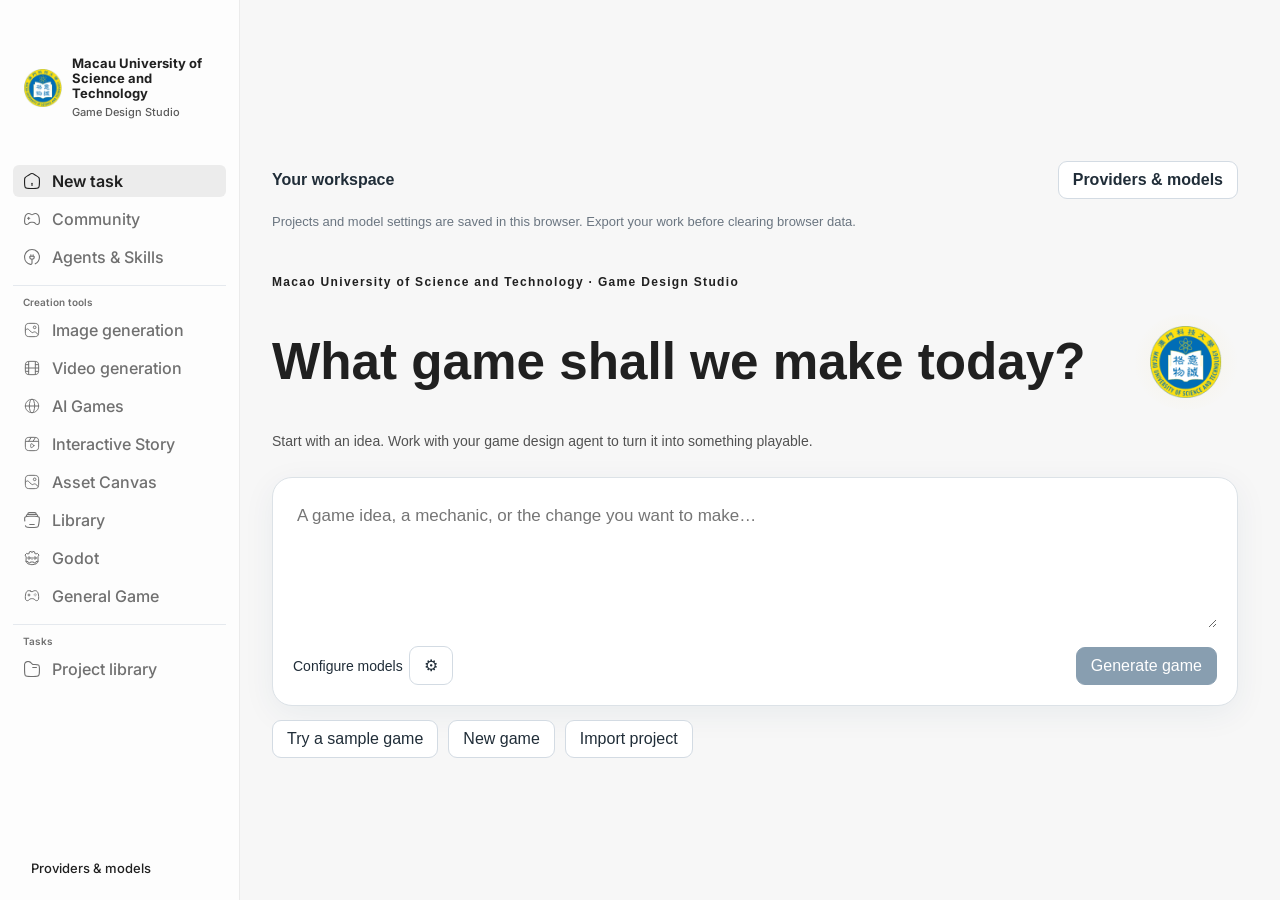
==== commit cf88b6ce: "feat: restore tenant local Codex and Claude Code connections" ====
--- a/index.html
+++ b/index.html
@@ -10,52 +10,52 @@
     />
     <link rel="icon" href="./assets/must-emblem-D4WMQjsO.png" />
     <title>游戏设计工作台 · 澳门科技大学</title>
-    <script type="module" crossorigin src="./assets/main-CEH654DO.js"></script>
+    <script type="module" crossorigin src="./assets/main-Bf5bEPnG.js"></script>
     <link rel="modulepreload" crossorigin href="./assets/rolldown-runtime-BWaJ3C7D.js">
     <link rel="modulepreload" crossorigin href="./assets/modulepreload-polyfill-P2Xu9kJm.js">
     <link rel="modulepreload" crossorigin href="./assets/browser-BpU-2wEB.js">
-    <link rel="modulepreload" crossorigin href="./assets/routes-Dt1dMyUt.js">
-    <link rel="modulepreload" crossorigin href="./assets/alt-arrow-right-COKe0hwK.js">
-    <link rel="modulepreload" crossorigin href="./assets/popover-placement-C_MbOk4P.js">
-    <link rel="modulepreload" crossorigin href="./assets/model-selector-iUOp1L5v.js">
-    <link rel="modulepreload" crossorigin href="./assets/server-DDi_ZLP0.js">
-    <link rel="modulepreload" crossorigin href="./assets/project-rename-dialog-BWc_yHlY.js">
-    <link rel="modulepreload" crossorigin href="./assets/plugin-integration-G_O6FIJo.js">
-    <link rel="modulepreload" crossorigin href="./assets/clapperboard-BOR0fEn_.js">
-    <link rel="modulepreload" crossorigin href="./assets/project-types-D-t3fMkm.js">
-    <link rel="modulepreload" crossorigin href="./assets/use-project-activity-DKRvJjeI.js">
-    <link rel="modulepreload" crossorigin href="./assets/window-drag-region-QcZ89ydm.js">
-    <link rel="modulepreload" crossorigin href="./assets/restart-CfnZyvhp.js">
-    <link rel="modulepreload" crossorigin href="./assets/playable-assets-BKhKXHup.js">
-    <link rel="modulepreload" crossorigin href="./assets/library-assets-DNE7mE9P.js">
-    <link rel="modulepreload" crossorigin href="./assets/audio-DE6aQoAs.js">
-    <link rel="modulepreload" crossorigin href="./assets/asset-canvas-OPBsrCgn.js">
-    <link rel="modulepreload" crossorigin href="./assets/file-transfer-CcS9d6LS.js">
-    <link rel="modulepreload" crossorigin href="./assets/format-bytes-B2CRlMjB.js">
-    <link rel="modulepreload" crossorigin href="./assets/maximize-Qyr9CHHC.js">
-    <link rel="modulepreload" crossorigin href="./assets/pen-BIRXvQZC.js">
-    <link rel="modulepreload" crossorigin href="./assets/godot-icon-BflL4ci0.js">
-    <link rel="modulepreload" crossorigin href="./assets/add-BiuMWJLz.js">
-    <link rel="modulepreload" crossorigin href="./assets/upload-DE6CWHD5.js">
-    <link rel="modulepreload" crossorigin href="./assets/agent-usage-CVSBGOns.js">
-    <link rel="modulepreload" crossorigin href="./assets/composer-capability-references-BzIuTLZy.js">
-    <link rel="modulepreload" crossorigin href="./assets/studios-CjjVjkPM.js">
-    <link rel="modulepreload" crossorigin href="./assets/canvas-api-Bri9cyUp.js">
-    <link rel="modulepreload" crossorigin href="./assets/asset-canvas-quick-start-D109YaGW.js">
-    <link rel="modulepreload" crossorigin href="./assets/sidebar-page-C3fW5DR8.js">
-    <link rel="modulepreload" crossorigin href="./assets/trash-bin-trash-4Nc-RLgV.js">
-    <link rel="modulepreload" crossorigin href="./assets/square-arrow-right-up-7bKxROlk.js">
-    <link rel="modulepreload" crossorigin href="./assets/tuning-2-u0aDjFYI.js">
-    <link rel="modulepreload" crossorigin href="./assets/canvas-chip-select-Bbf395yu.js">
-    <link rel="modulepreload" crossorigin href="./assets/cloud-quota-ChcKFXnu.js">
-    <link rel="modulepreload" crossorigin href="./assets/appearance-4S67y6ke.js">
-    <link rel="modulepreload" crossorigin href="./assets/error-boundary-sa9sbSTV.js">
-    <link rel="modulepreload" crossorigin href="./assets/desktop-close-guard-D8J5gCsi.js">
+    <link rel="modulepreload" crossorigin href="./assets/routes-DRWIHpR6.js">
+    <link rel="modulepreload" crossorigin href="./assets/alt-arrow-right-DxSij1E5.js">
+    <link rel="modulepreload" crossorigin href="./assets/popover-placement-4U1d2ZZ4.js">
+    <link rel="modulepreload" crossorigin href="./assets/model-selector-BtzdXwzs.js">
+    <link rel="modulepreload" crossorigin href="./assets/server-B6qujywu.js">
+    <link rel="modulepreload" crossorigin href="./assets/project-rename-dialog-BbQ1TrAG.js">
+    <link rel="modulepreload" crossorigin href="./assets/plugin-integration-Ipt1Xpmf.js">
+    <link rel="modulepreload" crossorigin href="./assets/clapperboard-B7TPdRM7.js">
+    <link rel="modulepreload" crossorigin href="./assets/project-types-Cxi9BD0r.js">
+    <link rel="modulepreload" crossorigin href="./assets/use-project-activity-BLTcRipa.js">
+    <link rel="modulepreload" crossorigin href="./assets/window-drag-region-GaK6wSSF.js">
+    <link rel="modulepreload" crossorigin href="./assets/restart-Bhg-A8uF.js">
+    <link rel="modulepreload" crossorigin href="./assets/playable-assets-BhDerNL2.js">
+    <link rel="modulepreload" crossorigin href="./assets/library-assets-D6YdTzEb.js">
+    <link rel="modulepreload" crossorigin href="./assets/audio-CCZ6x_Kn.js">
+    <link rel="modulepreload" crossorigin href="./assets/asset-canvas-CX4UYPml.js">
+    <link rel="modulepreload" crossorigin href="./assets/file-transfer-B7llrBAA.js">
+    <link rel="modulepreload" crossorigin href="./assets/format-bytes-DJCkmzMT.js">
+    <link rel="modulepreload" crossorigin href="./assets/maximize-Cofz7Kfn.js">
+    <link rel="modulepreload" crossorigin href="./assets/pen-S_Lbi2Ci.js">
+    <link rel="modulepreload" crossorigin href="./assets/godot-icon-BVetImwt.js">
+    <link rel="modulepreload" crossorigin href="./assets/add-BAOSbcMN.js">
+    <link rel="modulepreload" crossorigin href="./assets/upload-DVxGsaQm.js">
+    <link rel="modulepreload" crossorigin href="./assets/agent-usage-CYFJxXoD.js">
+    <link rel="modulepreload" crossorigin href="./assets/composer-capability-references-cvyAN7Lb.js">
+    <link rel="modulepreload" crossorigin href="./assets/studios-a9xr0-2u.js">
+    <link rel="modulepreload" crossorigin href="./assets/canvas-api-DiL2yWw0.js">
+    <link rel="modulepreload" crossorigin href="./assets/asset-canvas-quick-start-CTWaHQRY.js">
+    <link rel="modulepreload" crossorigin href="./assets/sidebar-page-BTweV4Ag.js">
+    <link rel="modulepreload" crossorigin href="./assets/trash-bin-trash-BIqA3sMI.js">
+    <link rel="modulepreload" crossorigin href="./assets/square-arrow-right-up-CW5qlve1.js">
+    <link rel="modulepreload" crossorigin href="./assets/tuning-2-CdDZmc8C.js">
+    <link rel="modulepreload" crossorigin href="./assets/canvas-chip-select-CkNO_mOn.js">
+    <link rel="modulepreload" crossorigin href="./assets/cloud-quota-CrFWRd--.js">
+    <link rel="modulepreload" crossorigin href="./assets/appearance-BnanfWOT.js">
+    <link rel="modulepreload" crossorigin href="./assets/error-boundary-BZJIW4q4.js">
+    <link rel="modulepreload" crossorigin href="./assets/desktop-close-guard-BpSK-ohC.js">
     <link rel="stylesheet" crossorigin href="./assets/window-drag-region-lXgMZ0rS.css">
     <link rel="stylesheet" crossorigin href="./assets/playable-assets-DK-9_zmF.css">
     <link rel="stylesheet" crossorigin href="./assets/studios-idWS401P.css">
     <link rel="stylesheet" crossorigin href="./assets/desktop-close-guard-Cu0uQ_w2.css">
-    <link rel="stylesheet" crossorigin href="./assets/main-CvJJye_A.css">
+    <link rel="stylesheet" crossorigin href="./assets/main-DYFrYUsg.css">
     <link rel="stylesheet" crossorigin href="./assets/plugin-builder-BHUrbbbb.css">
   </head>
   <body>
--- a/assets/main-DYFrYUsg.css
+++ b/assets/main-DYFrYUsg.css
@@ -0,0 +1 @@
+.guest-workspace{color:#202d38;background:#f7f8fa;min-height:100dvh}.guest-content{width:100%;max-width:1500px;padding:26px clamp(20px,4vw,64px) 64px;overflow:visible}.guest-topbar{justify-content:space-between;align-items:center;gap:16px;font-weight:650;display:flex}.guest-workspace button,.guest-workspace input,.guest-workspace select,.guest-workspace textarea{font:inherit}.guest-content button{cursor:pointer;color:inherit;background:#fff;border:1px solid #d3dbe3;border-radius:9px;padding:9px 14px}.guest-content button:hover{background:#f1f5f8;border-color:#69849d}.guest-content button:disabled{cursor:default;opacity:.5}.guest-content .guest-primary{color:#fff;background:#143f63;border-color:#143f63}.guest-content .guest-primary:hover{background:#0a2d4b}.guest-privacy{color:#6a7580;margin:12px 0 42px;font-size:13px;line-height:1.7}.guest-content .must-studio-intro{margin:0 0 28px}.guest-content .must-studio-intro h1{font-size:clamp(28px,4vw,52px)}.guest-heading{margin-bottom:26px}.guest-heading h1{font-size:clamp(28px,3vw,44px)}.guest-heading p{color:#687786;line-height:1.7}.guest-composer{background:#fff;border:1px solid #dce2e7;border-radius:20px;padding:20px;box-shadow:0 8px 32px #173b5810}.guest-composer textarea{resize:vertical;width:100%;min-height:130px;color:inherit;box-sizing:border-box;background:0 0;border:0;padding:4px;font-size:17px;line-height:1.7}.guest-toolbar{flex-wrap:wrap;align-items:center;gap:10px;margin:14px 0;display:flex}.guest-composer .guest-toolbar{justify-content:space-between;margin-bottom:0}.guest-settings{max-width:760px}.guest-settings h1{margin-bottom:28px}.guest-settings label,.guest-video-job label{margin:20px 0 8px;font-size:14px;font-weight:600;display:block}.guest-settings input,.guest-settings select,.guest-video-job input{box-sizing:border-box;width:100%;color:inherit;background:#fff;border:1px solid #cbd4dd;border-radius:9px;margin-top:8px;padding:11px 12px;display:block}.guest-settings p{color:#657282;font-size:14px;line-height:1.8}.guest-settings details{border-top:1px solid #dce2e7;margin-top:28px;padding:20px 0}.guest-settings summary{cursor:pointer;line-height:1.7}.guest-settings pre{background:#e9eef3;border-radius:8px;padding:14px;font-size:13px;overflow:auto}.guest-preview{background:#fff;border:1px solid #d8e0e7;border-radius:16px;margin-top:28px;overflow:hidden}.guest-preview header{border-bottom:1px solid #e0e5ea;padding:16px 20px}.guest-preview h2{overflow-wrap:anywhere;margin:0;font-size:18px}.guest-preview iframe{background:#fff;border:0;width:100%;height:620px;display:block}.guest-preview img,.guest-preview video{max-width:100%;max-height:650px;margin:0 auto;display:block}.guest-source{box-sizing:border-box;color:#d9e9f5;background:#112737;border:0;width:100%;min-height:500px;padding:20px;font:13px/1.6 monospace!important}.guest-brief{white-space:pre-wrap;line-height:1.8;font:inherit;padding:22px}.guest-status{white-space:pre-wrap;overflow-wrap:anywhere;background:#eaf0f5;border-left:3px solid #527e9e;padding:12px 18px;line-height:1.7}.guest-projects{grid-template-columns:repeat(auto-fill,minmax(220px,1fr));gap:18px;margin-top:24px;display:grid}.guest-content .guest-project{text-align:left;flex-direction:column;align-items:flex-start;gap:10px;min-height:175px;padding:24px;display:flex}.guest-project strong{overflow-wrap:anywhere}.guest-project span:last-child{color:#71808e;font-size:12px}.guest-project-kind{color:#45728f;font-size:32px}.guest-video-job{flex-wrap:wrap;align-items:end;gap:10px;display:flex}.guest-video-job label{flex:1}.guest-video-job button{margin-bottom:8px}.guest-workspace .home-sidebar-account{gap:8px;padding:12px}.guest-workspace .home-sidebar-account button{cursor:pointer;text-align:left;color:inherit;background:0 0;border:0;font-size:13px}.guest-workspace :focus-visible{outline-offset:3px;outline:2px solid #246da2}.sr-only{clip:rect(0,0,0,0);width:1px;height:1px;position:absolute;overflow:hidden}@media (width<=720px){.guest-content{padding:18px 16px 40px}.guest-privacy{margin-bottom:24px}.guest-preview iframe{height:70vh;min-height:400px}.guest-topbar{font-size:14px}.guest-preview header{padding:12px}}.guest-agent-cards{grid-template-columns:repeat(3,minmax(0,1fr));gap:12px;margin:20px 0 28px;display:grid}.guest-agent-cards button{padding:20px 10px;font-size:17px;font-weight:650}.guest-agent-cards button[aria-pressed=true]{color:#12456c;background:#e9f2fa;border-color:#245e8b;box-shadow:inset 0 0 0 1px #245e8b}.guest-agent-setup{background:#f0f5f9;border:1px solid #d4e1eb;border-radius:12px;margin:20px 0;padding:18px 22px}.guest-settings .guest-agent-setup pre{white-space:pre-wrap;overflow-wrap:anywhere;background:#fff}.guest-download{color:#fff;background:#153f62;border-radius:8px;padding:10px 16px;font-weight:650;text-decoration:none;display:inline-block}.guest-model-picker{align-items:center;gap:6px;max-width:75%;display:flex;overflow:hidden}.guest-model-picker select{font:inherit;color:inherit;background:#fff;border:1px solid #d1dbe4;border-radius:8px;min-width:0;max-width:100%;padding:9px}.guest-model-picker span{text-overflow:ellipsis;white-space:nowrap;font-size:14px;overflow:hidden}.guest-settings h2{margin:24px 0 0;font-size:18px}@media (width<=520px){.guest-agent-cards{grid-template-columns:1fr;gap:8px}.guest-agent-cards button{padding:12px}.guest-model-picker{max-width:100%}}.onboarding{background:var(--canvas);height:100dvh;min-height:0;color:var(--text);flex-direction:column;align-items:center;padding:28px 32px;display:flex;position:relative;overflow-y:auto}:root[data-appearance=light] .onboarding{--canvas:#fff}:root[data-appearance=light] .desktop-window-frame:has(.onboarding){--window-chrome-background:#fff}.desktop-window-content>.onboarding{height:100%}.onboarding-welcome-static{--onboarding-intro-duration:0s}.onboarding button{cursor:pointer;justify-content:center;align-items:center;gap:8px;font-family:inherit;display:inline-flex}.onboarding button:disabled{cursor:default}body:has(.onboarding) :is(input,select,textarea):is(:focus,:focus-visible){box-shadow:none;outline:none}.onboarding-text-button{border-radius:var(--radius);min-height:32px;color:var(--text-muted);background:0 0;border:0;padding:6px 10px;font-size:12px;font-weight:400}.onboarding-text-button:hover:not(:disabled){background:var(--menu-hover);color:var(--text)}.onboarding-content{text-align:center;flex-direction:column;flex:1 0 auto;justify-content:center;align-items:center;width:min(100%,520px);padding:68px 0;display:flex}.onboarding:not(.onboarding-welcome)>:is(.onboarding-content,.onboarding-footer){animation:.24s cubic-bezier(.2,.7,.3,1) backwards onboarding-step-enter}@keyframes onboarding-step-enter{0%{opacity:0;transform:translateY(8px)}to{opacity:1;transform:none}}.onboarding h1{letter-spacing:0;outline:none;margin:0;font-family:"Jersey 20",Inter,sans-serif;font-size:40px;font-weight:400;line-height:1}.onboarding-lede{max-width:400px;color:var(--text-secondary);text-wrap:balance;margin:14px 0 0;font-size:14px;line-height:1.5}.onboarding-demo{pointer-events:none;width:min(100%,400px);height:64px;animation:onboarding-demo-position var(--onboarding-intro-duration) ease both;--demo-duration:var(--onboarding-intro-duration,5.2s);--demo-ground:color-mix(in srgb, #82937a 44%, var(--canvas));--demo-tree:color-mix(in srgb, var(--text) 22%, var(--demo-ground));position:relative}.onboarding-demo>svg{width:100%;height:auto;position:absolute;inset:0;overflow:visible}.onboarding-demo-play{animation:onboarding-demo-play var(--demo-duration) ease both}.onboarding-demo-world{transform-origin:140px 86px;animation:onboarding-demo-brand var(--demo-duration) ease both;transform:translate(-68px,-54px)scale(.333333)}.onboarding-demo-play :is(.onboarding-demo-base,.onboarding-demo-scenery){opacity:0;transform-origin:140px 86px;animation:onboarding-demo-gather var(--demo-duration) ease both}.onboarding-demo-play .onboarding-demo-morph{fill:var(--text);animation:onboarding-demo-morph var(--demo-duration) ease both}.onboarding-demo-logo-details{fill:var(--canvas);animation:onboarding-demo-logo-details var(--demo-duration) ease both}.onboarding-demo-wordmark{fill:var(--text);animation:onboarding-demo-wordmark var(--demo-duration) ease both;font-size:24px;font-weight:500}.onboarding-demo-shadow{fill:var(--text);opacity:.035}.onboarding-demo-earth{fill:color-mix(in srgb, #8c8173 40%, var(--canvas))}.onboarding-demo-terrain{transform-origin:164px 70px;animation:onboarding-demo-terrain var(--demo-duration) ease both}.onboarding-demo-hill{fill:color-mix(in srgb, #a4b294 48%, var(--canvas))}.onboarding-demo-path{fill:none;stroke:color-mix(in srgb, #e0d6bc 70%, var(--canvas));stroke-width:13px;stroke-linecap:round;stroke-dasharray:180;animation:onboarding-demo-path var(--demo-duration) ease both}.onboarding-demo-trunk{stroke:var(--demo-tree);stroke-width:3px;stroke-linecap:round}.onboarding-demo-tree{fill:var(--demo-tree)}.onboarding-demo-tree-top{fill:color-mix(in srgb, var(--demo-tree) 85%, var(--canvas))}.onboarding-demo-tree-piece{transform-box:fill-box;transform-origin:bottom;animation:onboarding-demo-grow .65s var(--tree-delay) ease both}.onboarding-demo-stones{fill:color-mix(in srgb, var(--text-secondary) 40%, var(--canvas));transform-origin:140px 86px;animation:onboarding-demo-stones var(--demo-duration) ease both}@keyframes onboarding-demo-position{0%,54%{height:180px;transform:translateY(52px)}78%,to{height:64px;transform:translateY(0)}}@keyframes onboarding-demo-brand{0%{transform:translateY(6px)rotate(-4deg)scale(.92)}24%{transform:translateY(-2px)rotate(2deg)scale(1.02)}48%,56%{transform:translate(0)scale(1)}78%,to{transform:translate(-68px,-54px)scale(.333333)}}@keyframes onboarding-demo-play{0%{opacity:0;transform:translateY(8px)scale(.96)}18%,to{opacity:1;transform:translateY(0)scale(1)}}@keyframes onboarding-demo-gather{0%,54%{opacity:1;transform:scale(1)}66%,to{opacity:0;transform:scale(.65)}}@keyframes onboarding-demo-morph{0%,56%{d:var(--demo-island-outline);fill:var(--demo-ground)}74%,to{d:var(--demo-logo-outline);fill:var(--text)}}@keyframes onboarding-demo-logo-details{0%,67%{opacity:0}78%,to{opacity:1}}@keyframes onboarding-demo-wordmark{0%,72%{opacity:0;visibility:hidden;transform:translateY(4px)}73%{opacity:0;visibility:visible;transform:translateY(4px)}82%,to{opacity:1;visibility:visible;transform:translateY(0)}}@keyframes onboarding-demo-grow{0%{opacity:0;transform:scale(.6)}to{opacity:1;transform:scale(1)}}@keyframes onboarding-demo-terrain{0%,10%{opacity:0;transform:translateY(10px)scale(.85)}28%{opacity:1;transform:translateY(0)scale(1)}46%,to{opacity:1;transform:translateY(-4px)scale(1)}}@keyframes onboarding-demo-path{0%,14%{opacity:0;stroke-dashoffset:180px}18%{opacity:1;stroke-dashoffset:180px}42%,to{opacity:1;stroke-dashoffset:0}}@keyframes onboarding-demo-stones{0%,22%{opacity:0;transform:translateY(4px)scale(.8)}40%,to{opacity:1;transform:translateY(0)scale(1)}}.onboarding h1.onboarding-welcome-title{animation:onboarding-welcome-title var(--onboarding-intro-duration) ease both;margin-top:24px}.onboarding-welcome :is(.onboarding-footer,.onboarding-progress){animation:onboarding-welcome-actions var(--onboarding-intro-duration) ease both}@keyframes onboarding-welcome-title{0%,83%{opacity:0;visibility:hidden;transform:translateY(8px)}84%{opacity:0;visibility:visible;transform:translateY(8px)}92%,to{opacity:1;visibility:visible;transform:translateY(0)}}@keyframes onboarding-welcome-actions{0%,93%{opacity:0;visibility:hidden;transform:translateY(4px)}94%{opacity:0;visibility:visible;transform:translateY(4px)}to{opacity:1;visibility:visible;transform:translateY(0)}}.onboarding .settings-provider-mark{border-radius:4px;flex:none;width:20px;height:20px}.onboarding .settings-provider-mark img{object-fit:contain;width:100%;height:100%;display:block}.onboarding .settings-toggle input:focus-visible+span{outline:2px solid var(--focus-ring);outline-offset:3px}.onboarding-ready,.onboarding-status{color:var(--text-secondary);justify-content:center;align-items:center;gap:7px;margin:16px 0 0;font-size:12px;display:flex}.onboarding-ready strong{color:var(--text);font-weight:inherit}.onboarding-ready-provider{color:var(--text-muted);white-space:nowrap;align-items:center;gap:4px;display:inline-flex}.onboarding-ready-provider .settings-provider-mark{width:14px;height:14px}.onboarding-model-select{min-width:0;display:inline-flex}.onboarding-model-select .canvas-chip{border-radius:var(--radius);max-width:min(260px,55vw);height:28px;color:var(--text);font:inherit;background:0 0;border:0;padding:4px 6px}.onboarding-model-select .canvas-chip:hover:not(:disabled){background:var(--menu-hover)}.onboarding-feedback{max-width:440px;margin-top:20px}.onboarding-error{color:var(--danger);overflow-wrap:anywhere;margin:0;font-size:13px;line-height:1.6}.onboarding-footer{flex-direction:column;flex:none;align-items:center;gap:8px;margin-bottom:32px;display:flex}.onboarding-connect .onboarding-footer{flex-direction:row;gap:16px}:is(.onboarding-connect,.onboarding-media)>.onboarding-content{flex:auto;justify-content:flex-start;min-height:0;padding:clamp(40px,10dvh,72px) 0 24px}.onboarding-agents{text-align:left;flex-direction:column;flex:auto;width:min(100%,400px);min-height:0;margin-top:24px;display:flex}.onboarding-connect:has(.onboarding-agent-options)>.onboarding-content{justify-content:center}.onboarding-connect:has(.onboarding-agent-options) .onboarding-agents{flex:none}.onboarding-section-heading,.onboarding-provider-heading{color:var(--text-muted);font-size:12px}.onboarding-section-heading{flex:none;justify-content:space-between;align-items:center;min-height:28px;margin-bottom:8px;padding-left:4px;display:flex}.onboarding-agent-options{overscroll-behavior-x:contain;scrollbar-width:none;flex:none;gap:8px;margin:-2px;padding:2px;display:flex;overflow-x:auto}.onboarding-agent-options::-webkit-scrollbar{display:none}.onboarding-agent-actions{align-items:center;gap:4px;display:flex}.onboarding .onboarding-agent-option{border-radius:var(--radius);min-width:0;color:var(--text);background:0 0;border:0;flex-direction:column;flex:0 0 calc(25% - 6px);justify-content:flex-start;gap:6px;padding:12px 6px;font-size:13px}.onboarding-agent-option:hover:not(:disabled){background:var(--menu-hover)}.onboarding-agent-title{justify-content:center;align-items:center;width:100%;height:28px;display:flex;position:relative}.onboarding-agent-title .settings-provider-mark{width:24px;height:24px}.onboarding-agent-title>svg{position:absolute;left:calc(50% + 17px)}.onboarding-agent-option>span:not(.onboarding-agent-title){line-height:18px}.onboarding-agent-option small{min-height:14px;color:var(--text-muted);font-size:11px;line-height:14px}.onboarding-agent-ready{color:var(--success)}.onboarding-agent-config{flex-direction:column;flex:auto;min-height:0;margin-top:24px;display:flex}.onboarding-selected-agent{flex:none;justify-content:space-between;align-items:center;min-height:40px;padding:0 4px;font-size:13px;display:flex}.onboarding-selected-agent>span{align-items:center;gap:8px;display:inline-flex}.onboarding-provider-heading{padding-left:4px}.onboarding-agent-config .onboarding-picker{flex-direction:column;flex:auto;width:100%;min-height:0;margin-top:8px;display:flex}.onboarding-connect .onboarding-provider-list{flex:auto;min-height:0;max-height:none}.onboarding-agent-hint{color:var(--text-muted);margin:0;font-size:12px;line-height:1.6}.onboarding-agents-hint{flex:none;margin-top:12px}.onboarding-agent-install-actions{flex:none;align-items:center;gap:16px;margin-top:12px;display:flex}.onboarding-agent-install-actions .onboarding-text-button{background:0 0;padding-inline:0}.onboarding-connected{color:var(--success);align-self:center}.onboarding-agent-login{color:var(--text-secondary);overflow-wrap:anywhere;margin-top:8px;font-size:12px}.onboarding-agent-login p{margin:0 0 8px}.onboarding-agents .onboarding-error{margin-top:8px}.onboarding-connect .onboarding-ready{flex-wrap:wrap;flex:none;justify-content:center;max-width:100%}section.onboarding-media{text-align:left;flex-direction:column;flex:auto;width:min(100%,400px);min-height:0;margin-top:24px;display:flex}.onboarding-media-toolbar{gap:8px;margin-bottom:12px;display:flex}.onboarding-media-filters{flex:1;gap:8px;min-width:0;display:flex}.onboarding-media-filters button{flex:1}.onboarding-media-filters [aria-pressed=true]{background:var(--settings-row-surface-emphasis);color:var(--text)}section.onboarding-media .onboarding-provider-list{flex:auto;min-height:0;max-height:none}.onboarding-media-detail{text-align:left;width:min(100%,460px);max-height:48dvh;margin-top:24px;overflow-y:auto}.onboarding-media-detail .settings-panel{background:0 0;border:0;min-height:0;padding:8px}.onboarding-media-custom h2{margin:0 4px 16px;font-size:16px;font-weight:500}.onboarding-media-custom .custom-provider-form{width:100%;max-height:none;box-shadow:none;background:0 0;border:0;border-radius:0}.onboarding-icon-button{flex:none;width:32px;height:32px;padding:0}.onboarding .onboarding-skip-button,.onboarding .onboarding-skip-button:hover:not(:disabled){background:0 0;padding-inline:0}.onboarding-progress{flex:none;gap:6px;margin-top:16px;display:flex}.onboarding-progress>button{border-radius:var(--radius);background:0 0;border:0;width:28px;height:24px;padding:0}.onboarding-progress>button:after{content:"";background:var(--border);border-radius:2px;width:100%;height:3px}.onboarding-progress>.is-current:after,.onboarding-progress>button:hover:not(:disabled):after{background:var(--text-secondary)}.onboarding-primary-button{border-radius:var(--radius);background:var(--settings-row-surface-emphasis);min-height:36px;color:var(--text);border:0;padding:8px 18px;font-size:13px;font-weight:500}.onboarding-primary-button:hover:not(:disabled){background:var(--menu-hover)}.onboarding-primary-button:disabled{opacity:.55}.onboarding-auth{text-align:left;width:min(100%,360px);margin-top:28px}.onboarding-auth .settings-form-actions,.onboarding-auth .settings-detail-status{justify-content:center}.onboarding-auth .settings-detail-hint{overflow-wrap:anywhere}.onboarding-auth .settings-search-input{border:0;border-bottom:1px solid var(--search-border);box-shadow:none;background:0 0;border-radius:0;padding-inline:4px}.onboarding-auth .settings-primary-button{background:var(--settings-row-surface-emphasis);color:var(--text)}.onboarding-auth .settings-secondary-button{background:0 0}.onboarding-auth .settings-primary-button:hover:not(:disabled),.onboarding-auth .settings-secondary-button:hover:not(:disabled){background:var(--menu-hover);color:var(--text)}.onboarding-picker{width:min(100%,400px);margin-top:24px}.onboarding-search-row{border-bottom:1px solid var(--search-border);align-items:center;gap:8px;display:flex}.onboarding-add-provider{flex:none;width:32px;height:32px;padding:0}.onboarding-search{min-width:0;color:var(--text-muted);flex:1;align-items:center;gap:8px;padding:8px 4px;display:flex}.onboarding-search input{width:100%;min-width:0;color:var(--text);font:inherit;background:0 0;border:0;padding:0;font-size:13px}.onboarding-provider-list{max-height:240px;margin-top:10px;overflow-y:auto}.onboarding-provider-row{text-align:left;justify-content:space-between;align-items:center;gap:12px;min-height:40px;display:flex}.onboarding-provider-row>span{align-items:center;gap:10px;padding-left:4px;font-size:13px;display:flex}.onboarding-provider-row>div{flex:none;align-items:center;min-height:32px;display:flex}.onboarding .onboarding-more-providers{width:100%;min-height:36px;color:var(--text-secondary);align-items:center;gap:4px;padding-left:4px;font-size:12px;display:flex}.onboarding-more-providers small{color:var(--text-muted);font-size:inherit}.onboarding-custom .onboarding-content{flex:1;justify-content:flex-start;min-height:0;padding:64px 0 24px}.onboarding.onboarding-custom .project-settings-dialog.custom-provider-form{width:min(100%,440px);min-height:0;max-height:none;box-shadow:none;text-align:left;background:0 0;border:0;border-radius:0;flex:1;margin-top:24px}.onboarding .custom-provider-form>form{flex:1}.onboarding .custom-provider-form .custom-provider-dialog-body{align-content:start;padding:0 4px 16px}.onboarding .custom-provider-form :is(input:not([type=checkbox]),select,textarea){border:0;border-bottom:1px solid var(--search-border);box-shadow:none;background:0 0;border-radius:0;padding-inline:4px;font-family:inherit}.onboarding .custom-provider-form .custom-provider-model-picker{border:0;padding-top:4px}.onboarding .custom-provider-form .custom-provider-model-empty{border:0;padding:4px 0}.onboarding .custom-provider-form .custom-provider-model-results{border:0}.onboarding .custom-provider-form .custom-provider-model-search{background:0 0;border-radius:0;padding-left:0}.onboarding .custom-provider-form .custom-provider-manual-fields{background:0 0;padding-inline:0}.onboarding .custom-provider-form footer{border:0;padding:12px 0 0}.onboarding .custom-provider-form footer button{color:var(--text-muted);background:0 0}.onboarding .custom-provider-form footer .project-settings-submit{background:var(--settings-row-surface-emphasis);color:var(--text)}.onboarding .custom-provider-form footer button:hover:not(:disabled){background:var(--menu-hover);color:var(--text)}.onboarding-loading{justify-content:center}@media (width<=560px){.onboarding{padding:20px}.onboarding h1{font-size:36px}.onboarding-provider-row{flex-wrap:wrap}}@media (width<=439px){.onboarding .onboarding-agent-option{flex-basis:calc(33.3333% - 5.33333px)}}.onboarding-arrival{z-index:1000;background:var(--canvas);color:var(--text);animation:onboarding-arrival-exit var(--arrival-duration) ease both;place-items:center;display:grid;position:fixed;inset:0}.onboarding-arrival>.window-drag-region{position:absolute}:root[data-appearance=light] .onboarding-arrival{background:#fff}.onboarding-arrival h1{letter-spacing:normal;text-align:center;white-space:nowrap;animation:onboarding-arrival-title var(--arrival-duration) cubic-bezier(.2, .7, .3, 1) both;outline:none;margin:0;font-family:inherit;font-size:clamp(24px,6vw,80px);font-weight:400;line-height:1.12}@keyframes onboarding-arrival-title{0%{opacity:0;filter:blur(6px);transform:translateY(8px)}25%,65%{opacity:1;filter:blur();transform:none}to{opacity:0;filter:blur(4px);transform:translateY(-4px)}}@keyframes onboarding-arrival-exit{0%,75%{opacity:1}to{opacity:0}}@media (height<=650px){.onboarding-content{padding:24px 0}.onboarding-connect>.onboarding-content{padding:16px 0 12px}.onboarding-connect .onboarding-footer{margin-bottom:8px}.onboarding-agents,.onboarding-agent-config{margin-top:16px}.onboarding .onboarding-agent-option{gap:4px;padding-block:8px}}@media (prefers-reduced-motion:reduce){.onboarding-arrival,.onboarding-arrival h1,.onboarding:not(.onboarding-welcome)>:is(.onboarding-content,.onboarding-footer),.onboarding .onboarding-demo,.onboarding .onboarding-demo *,.onboarding h1.onboarding-welcome-title,.onboarding-welcome :is(.onboarding-footer,.onboarding-progress){animation:none}}.onboarding-welcome{--onboarding-intro-duration:0s}.must-onboarding-mark{width:88px;height:88px;margin:0 auto 18px;display:block}:root{color:#f1f3f5;background:var(--canvas);font-synthesis:none;text-rendering:optimizelegibility;--canvas:#171717;--surface:#1b1b1b;--surface-raised:#282828;--surface-hover:#303030;--border:#303030;--border-strong:#3a3a3a;--scrollbar-thumb:#ffffff14;--scrollbar-thumb-hover:#ffffff24;--search-border:#ffffff14;--text:#f1f3f5;--text-secondary:#969aa3;--text-muted:#8c919c;--text-faint:#676c76;--accent:#ededeb;--accent-ink:#1b1b1b;--success:#69b88d;--diff-added:#65c690;--diff-removed:#ef817d;--danger:#f17a73;--warning:#d9af63;--radius:6px;--radius-panel:8px;--theme-accent:#ededeb;--theme-accent-hover:#fff;--composer-accent:var(--theme-accent);--composer-accent-hover:var(--theme-accent-hover);--composer-border:#343434;--composer-surface:#282828;--menu-border:var(--composer-border);--menu-hover:#ffffff0d;--menu-shadow:0 2px 5px #0000000d;--menu-surface:var(--surface-raised);--settings-row-surface:#ffffff05;--settings-row-surface-emphasis:#ffffff0a;--settings-switch-accent:#2563eb;--control-surface:color-mix(in srgb, var(--text) 4%, var(--surface));--control-selected:color-mix(in srgb, var(--text) 8%, var(--surface));--content-column-width:820px;--segmented-control-motion:.18s cubic-bezier(.2, .8, .2, 1);--project-cover-bg-0:#637fad;--project-cover-bg-1:#6c9587;--project-cover-bg-2:#8a7ead;--project-cover-bg-3:#ad8777;--project-cover-ink:#ffffffb8;font-family:-apple-system,BlinkMacSystemFont,Segoe UI,PingFang SC,Microsoft YaHei,sans-serif}:root[data-appearance=light]{color:#202020;--lightningcss-light:initial;--lightningcss-dark: ;color-scheme:light;--canvas:#f7f7f7;--surface:#fff;--surface-raised:#fff;--surface-hover:#f4f4f4;--border:#e1e1e1;--border-strong:#c9c9c9;--scrollbar-thumb:#0000001a;--scrollbar-thumb-hover:#00000029;--search-border:#00000012;--text:#202020;--text-secondary:#626262;--text-muted:#767676;--text-faint:#969696;--accent:#252525;--accent-ink:#fff;--success:#2f7d57;--diff-added:#20834b;--diff-removed:#cb4444;--danger:#c9413d;--warning:#9b6a20;--theme-accent:#252525;--theme-accent-hover:#111;--composer-border:#dadada;--composer-surface:#fff;--menu-hover:#0000000f;--menu-surface:#fff;--settings-row-surface:#00000008;--settings-row-surface-emphasis:#0000000d}:root[data-appearance=dark]{--lightningcss-light: ;--lightningcss-dark:initial;color-scheme:dark}:root[data-appearance=light] .home-shell{--home-sidebar:#ffffffd1;--home-sidebar-hover:#0000000d;--home-nav-muted:#707070;--home-nav-active-surface:#ececec;--home-surface:#fff}@font-face{font-family:"Jersey 20";src:url(./jersey-20-DW83C5Pj.woff2)format("woff2");font-style:normal;font-weight:400;font-display:swap}@font-face{font-family:Inter;src:url(./inter-500-D2Lh--0G.woff2)format("woff2");font-style:normal;font-weight:500;font-display:swap}@font-face{font-family:Inter;src:url(./inter-600-D86nmZMP.woff2)format("woff2");font-style:normal;font-weight:600;font-display:swap}@font-face{font-family:Inter;src:url(./inter-700-DvXHfyWt.woff2)format("woff2");font-style:normal;font-weight:700;font-display:swap}*{box-sizing:border-box;scrollbar-width:thin;scrollbar-color:var(--scrollbar-thumb) transparent}::-webkit-scrollbar{width:8px;height:8px}::-webkit-scrollbar-track{background:0 0}::-webkit-scrollbar-thumb{background:var(--scrollbar-thumb);background-clip:padding-box;border:2px solid #0000;border-radius:999px}::-webkit-scrollbar-thumb:hover{background-color:var(--scrollbar-thumb-hover)}html,body,#root{min-height:100%;margin:0}body{-webkit-font-smoothing:antialiased;-moz-osx-font-smoothing:grayscale;min-width:320px;overflow:hidden}.desktop-window-frame{--window-chrome-background:#1f1f1f;--window-chrome-text:#fff;--window-chrome-hover:#ffffff1a;background:var(--canvas);flex-direction:column;height:100dvh;min-height:0;display:flex}:root[data-appearance=light] .desktop-window-frame{--window-chrome-background:#f7f7f7;--window-chrome-text:#202020;--window-chrome-hover:#00000012}.desktop-window-menu-bar{z-index:100;background:var(--window-chrome-background);height:32px;color:var(--window-chrome-text);app-region:drag;-webkit-user-select:none;user-select:none;flex:0 0 32px;align-items:center;padding:0 138px 0 8px;font-family:Segoe UI Variable Text,Segoe UI,PingFang SC,Microsoft YaHei,sans-serif;font-size:13px;display:flex;position:relative}.desktop-window-menu-bar button{height:26px;color:inherit;font:inherit;app-region:no-drag;cursor:default;background:0 0;border:0;border-radius:3px;padding:0 8px}.desktop-window-menu-bar button:hover,.desktop-window-menu-bar button:focus-visible{background:var(--window-chrome-hover);outline:0}.desktop-window-content{flex:1;min-height:0;overflow:hidden}.desktop-window-content>*{height:100%!important;min-height:0!important}.desktop-macos,.desktop-macos body,.desktop-macos #root{background:0 0}.home-shell{--home-accent:var(--composer-accent);--home-accent-hover:var(--composer-accent-hover);--home-border:var(--composer-border);--home-canvas:var(--canvas);--home-sidebar:#1f1f1fcc;--home-sidebar-hover:#ffffff0d;--home-surface:var(--composer-surface);grid-template-columns:var(--sidebar-width,232px) minmax(0, 1fr);background:0 0;width:100%;height:100dvh;min-height:0;display:grid}:root .desktop-window-frame .home-shell{--home-sidebar:var(--window-chrome-background)}:root[data-appearance=light] .desktop-window-frame .home-shell{--home-sidebar:#fff}.home-shell>:is(.home-content,.sidebar-page,.settings-page-content){background:var(--home-canvas)}.home-sidebar{background:var(--home-sidebar);color:#fff;-webkit-font-smoothing:antialiased;border-right:1px solid #ffffff0f;flex-direction:column;min-height:0;padding:24px 13px 11px;font-family:Inter,-apple-system,BlinkMacSystemFont,Segoe UI,PingFang SC,Microsoft YaHei,sans-serif;display:flex;position:relative}.desktop-window-content .home-sidebar:not(.settings-page-sidebar){padding-top:0}.desktop-window-content .home-sidebar:not(.settings-page-sidebar) .home-sidebar-header-spacer{height:14px}.desktop-window-content .settings-page-sidebar{padding-top:0}.desktop-window-content .settings-page-sidebar .home-sidebar-header-spacer{display:none}.home-sidebar nav{flex-direction:column;flex:1;min-height:0;display:flex}.home-sidebar-header-spacer{flex:none;height:16px}.home-sidebar-brand{align-items:center;gap:8px;height:24px;margin:16px 11px 0;display:flex}.home-sidebar-brand img{object-fit:contain;opacity:.78;width:22px;height:17px}.home-sidebar-brand span{color:inherit;font-size:13px;font-weight:600;line-height:1}:root[data-appearance=light] .home-sidebar-brand{color:var(--text)}:root[data-appearance=light] .home-sidebar-brand img{filter:brightness(0)saturate()}.desktop-macos .home-sidebar{app-region:drag;-webkit-user-select:none;user-select:none}.desktop-macos .home-sidebar nav,.desktop-macos .home-sidebar-brand,.desktop-macos .home-sidebar-account,.desktop-macos .settings-page-back,.desktop-macos .home-sidebar-resizer,.desktop-macos .home-sidebar-resize-shield{app-region:no-drag}.home-sidebar-resizer{z-index:3;cursor:col-resize;touch-action:none;width:6px;position:absolute;top:0;bottom:0;right:-3px}.home-sidebar-resizer:after{content:"";background:0 0;width:1px;transition:background .12s;position:absolute;top:0;bottom:0;right:2px}.home-sidebar-resizer:hover:after,.home-sidebar-resizer:focus-visible:after,.home-sidebar-resizing .home-sidebar-resizer:after{background:var(--border-strong)}.home-sidebar-resizer:focus-visible{outline:0}.home-sidebar-resize-shield{z-index:20;cursor:col-resize;touch-action:none;-webkit-user-select:none;user-select:none;position:fixed;inset:0}.home-sidebar-account{align-items:center;gap:4px;width:100%;min-height:40px;margin-top:auto;padding:4px 7px;display:flex;position:relative}.home-sidebar-sign-in-main,.home-sidebar-account-main{min-width:0;min-height:32px;color:inherit;text-align:left;cursor:pointer;background:0 0;border:0;border-radius:4px;flex:1;align-items:center;gap:10px;padding:0 4px;transition:background-color .12s;display:flex}.home-sidebar-sign-in-main:hover:not(:disabled),.home-sidebar-sign-in-main:focus-visible,.home-sidebar-account-main:hover,.home-sidebar-account-main:focus-visible{background:var(--home-sidebar-hover);outline:0}.home-sidebar-update{color:#fff;width:28px;height:28px;font:inherit;cursor:pointer;background:#3b81e9;border:1px solid #3b81e9;border-radius:999px;flex:0 0 28px;justify-content:center;align-items:center;gap:0;padding:0;font-size:12px;font-weight:600;transition:width .14s,height .14s,flex-basis .14s,gap .14s,background-color .12s;display:inline-flex;overflow:hidden}.home-sidebar-update:hover,.home-sidebar-update:focus-visible{background:#2563eb;outline:0;flex-basis:72px;gap:4px;width:72px;height:32px}.home-sidebar-update svg{flex:none}.home-sidebar-update span{white-space:nowrap;opacity:0;max-width:0;transition:max-width .14s,opacity .1s;overflow:hidden}.home-sidebar-update:hover span,.home-sidebar-update:focus-visible span{opacity:1;max-width:48px}.home-sidebar-update-progress{background:#3b81e9;border:1px solid #3b81e9;border-radius:20px;flex:0 0 72px;align-items:center;width:72px;height:28px;display:inline-flex;position:relative;overflow:hidden}.home-sidebar-update-progress-fill{background:#2563eb;border-radius:20px;width:0;transition:width .2s;position:absolute;inset:0}.home-sidebar-update-progress-text{z-index:1;text-align:center;color:#fff;-webkit-user-select:none;user-select:none;width:100%;font-size:11px;font-weight:600;position:relative}.home-sidebar-sign-in-main:disabled{cursor:default}.home-sidebar-signed-out-icon{background:#1f2127;border-radius:50%;flex:0 0 28px;place-items:center;width:28px;height:28px;display:grid}.home-sidebar-avatar{background:var(--accent);width:32px;height:32px;color:var(--accent-ink);object-fit:cover;width:28px;height:28px;border-radius:50%;flex:0 0 28px;place-items:center;font-size:10px;font-weight:700;display:grid}.home-sidebar-account-name{text-overflow:ellipsis;white-space:nowrap;min-width:0;font-size:12px;font-weight:600;overflow:hidden}.home-sidebar-account-menu{width:28px;height:28px;color:inherit;cursor:pointer;background:0 0;border:0;border-radius:4px;place-items:center;margin-left:auto;padding:0;display:grid}.home-sidebar-account-menu:hover,.home-sidebar-account-menu:focus-visible{background:var(--surface-hover);outline:0}.home-sidebar-account-popover{z-index:12;background:var(--menu-surface);app-region:no-drag;border-radius:8px;flex-direction:column;width:min(190px,100%);padding:4px;display:flex;position:absolute;bottom:44px;right:0}.home-sidebar-account-popover button{width:100%;height:32px;color:var(--text);font:inherit;text-align:left;cursor:pointer;background:0 0;border:0;border-radius:5px;grid-template-columns:16px minmax(0,1fr);align-items:center;gap:8px;padding:0 8px;font-size:11px;font-weight:500;display:grid}.home-sidebar-account-popover button:hover,.home-sidebar-account-popover button:focus-visible{background:var(--menu-hover);color:var(--text)}.settings-panel h3,.settings-panel h4{margin:0}.settings-page-sidebar{gap:0}.settings-page-back{color:#fff;width:100%;height:36px;font:inherit;text-align:left;cursor:pointer;background:0 0;border:0;border-radius:6px;flex:none;align-items:center;gap:11px;margin:18px 0 16px;padding:0 11px;font-size:12px;font-weight:500;display:flex}.settings-page-back:hover,.settings-page-back:focus-visible{background:var(--home-sidebar-hover)}.home-sidebar .settings-page-nav{flex-direction:column;gap:2px;margin-top:0;display:flex}.settings-page-nav-item{color:#fff;width:100%;height:36px;font:inherit;text-align:left;cursor:pointer;background:0 0;border:0;border-radius:6px;align-items:center;gap:11px;padding:0 11px;font-size:12px;font-weight:500;display:flex}.settings-page-nav-item svg{color:currentColor}.settings-page-nav-item:hover,.settings-page-nav-item:focus-visible{background:var(--home-sidebar-hover)}.settings-page-nav-item.is-active,.settings-page-nav-item.is-active:hover{background:color-mix(in srgb, var(--home-accent) 11%, transparent);font-weight:600}.settings-page-nav-item.is-active svg{color:var(--home-accent)}.settings-page-content{scrollbar-color:var(--scrollbar-thumb) transparent;scrollbar-gutter:stable;scrollbar-width:thin;min-width:0;min-height:0;padding:0 40px 48px;overflow:auto}.settings-page-inner{width:min(var(--content-column-width), 100%);margin:0 auto;padding-top:44px}.settings-panel{width:100%;padding:0}.settings-overview-panel{gap:20px;display:grid}.settings-overview-panel>.settings-error,.settings-provider-list>.settings-error,.settings-provider-detail>:is(.settings-error,.settings-success){margin:0}.settings-panel-header{justify-content:space-between;align-items:center;gap:16px;min-height:32px;display:flex}.settings-panel-header .settings-primary-button{height:32px}.settings-appearance-group{gap:7px;display:grid}.settings-theme-options{border:none;grid-template-columns:repeat(3,minmax(0,1fr));gap:12px;display:grid}.settings-theme-option{min-width:0;color:var(--text);font:inherit;text-align:left;cursor:pointer;background:0 0;border:1px solid #0000;border-radius:8px;gap:10px;padding:8px;transition:background-color .12s,color .12s;display:grid}.settings-theme-option:hover,.settings-theme-option:focus-visible,.settings-theme-option.is-selected{background:var(--settings-row-surface-emphasis)}.settings-theme-preview{border:1px solid #0000001f;border-radius:5px;grid-template-columns:30% minmax(0,1fr);height:122px;display:grid;overflow:hidden}.settings-theme-preview-sidebar{background:#ededed}.settings-theme-preview-content{background:#fafafa;align-content:start;gap:7px;padding:16px 13px;display:grid}.settings-theme-preview-content i{background:#d5d8dd;border-radius:99px;height:7px;display:block}.settings-theme-preview-content i:first-child{background:#afb4bd;width:62%}.settings-theme-preview-content i:last-child{width:45%}.settings-theme-option.is-dark .settings-theme-preview{border-color:#ffffff1a}.settings-theme-option.is-dark .settings-theme-preview-sidebar{background:#242424}.settings-theme-option.is-dark .settings-theme-preview-content{background:#181818}.settings-theme-option.is-dark .settings-theme-preview-content i{background:#454545}.settings-theme-option.is-dark .settings-theme-preview-content i:first-child{background:#747474}.settings-theme-option.is-selected .settings-theme-preview{border-color:var(--theme-accent)}.settings-theme-preview.is-system{display:block;position:relative}.settings-theme-system-layer{grid-template-columns:30% minmax(0,1fr);min-width:0;display:grid;position:absolute;inset:0}.settings-theme-system-layer.is-dark{clip-path:inset(0 0 0 50%)}.settings-theme-system-layer.is-dark .settings-theme-preview-sidebar{background:#242424}.settings-theme-system-layer.is-dark .settings-theme-preview-content{background:#181818}.settings-theme-system-layer.is-dark .settings-theme-preview-content i{background:#454545}.settings-theme-system-layer.is-dark .settings-theme-preview-content i:first-child{background:#747474}.settings-theme-option-label{min-height:20px;color:var(--text);justify-content:space-between;align-items:center;gap:8px;padding:0 2px;font-size:12px;font-weight:500;display:flex}.settings-theme-option-label svg{color:var(--theme-accent);flex:none}.settings-chat-layout-row{justify-content:space-between;align-items:center;gap:16px;min-height:36px;padding:0 4px;display:flex}.settings-chat-layout-label{color:var(--text);font-size:12px;font-weight:500}.segmented-control{isolation:isolate;position:relative}.segmented-control-indicator{z-index:0;border-radius:var(--segmented-indicator-radius,4px);background:var(--surface-raised);box-shadow:var(--segmented-indicator-shadow,0 1px 2px #00000012);pointer-events:none;transition:transform var(--segmented-control-motion), width var(--segmented-control-motion);position:absolute;top:3px;bottom:3px;left:0}.segmented-control button{z-index:1;flex:none;transition:color .14s;position:relative}.settings-chat-layout-control{--segmented-indicator-radius:5px;--segmented-indicator-shadow:0 1px 3px #0000001f;background:var(--settings-row-surface);border-radius:7px;align-items:center;gap:2px;padding:3px;display:inline-flex}.settings-chat-layout-control button{min-width:52px;height:26px;color:var(--text-muted);font:inherit;cursor:pointer;background:0 0;border:0;border-radius:5px;padding:0 10px;font-size:11px}.settings-chat-layout-control button:hover,.settings-chat-layout-control button:focus-visible,.settings-chat-layout-control button[aria-pressed=true]{color:var(--text)}.plugin-connection-status{color:#aab2b4;cursor:pointer;background:0 0;border:0;padding:0;font-size:11px}.plugin-connection-status:hover{color:#fff}.plugin-connection-status.is-enabled{color:var(--success)}.settings-panel>h3,.settings-panel-header h3{color:var(--text);font-size:20px;line-height:28px}.settings-form-actions{justify-content:flex-end;align-items:center;gap:8px;min-height:34px;margin-top:2px;display:flex}.settings-web-search-panel{gap:20px;max-width:760px}.settings-network-panel{max-width:620px}.settings-network-fields{border:0;gap:12px;min-width:0;margin:0;padding:0;display:grid}.settings-network-mode{flex-wrap:wrap;align-items:center;gap:8px 20px;display:flex}.settings-network-mode-hint{margin:0}.settings-network-fields details{color:var(--text-secondary);font-size:12px}.settings-network-fields summary{cursor:pointer;width:fit-content}.settings-network-advanced{gap:12px;padding-top:12px;display:grid}.settings-network-advanced>button{justify-self:start}.settings-network-status{min-width:0;color:var(--text-secondary);overflow-wrap:anywhere;gap:6px;font-size:12px;line-height:18px;display:grid}.settings-network-restart{flex-wrap:wrap;align-items:center;gap:8px 12px;display:flex}.settings-network-status p,.settings-network-panel>p{margin:0}.settings-network-panel .settings-form-actions{justify-content:flex-start}.settings-search-row,.settings-checkbox-row{align-items:center;display:flex}.settings-search-row{border-bottom:1px solid var(--border);justify-content:space-between;gap:24px;padding:14px 2px 20px}.settings-search-row strong,.settings-checkbox-row strong{color:var(--text);font-size:13px;font-weight:600}.settings-toggle{cursor:pointer;flex:none}.settings-toggle input{opacity:0;pointer-events:none;position:absolute}.settings-toggle span{background:var(--settings-row-surface-emphasis);border:1px solid var(--border-strong);border-radius:10px;width:34px;height:19px;padding:2px;transition:background .12s;display:block}.settings-toggle span:after{content:"";background:var(--text-muted);border-radius:50%;width:13px;height:13px;transition:transform .12s,background .12s;display:block}.settings-toggle input:checked+span{background:var(--settings-switch-accent);border-color:var(--settings-switch-accent)}.settings-toggle input:checked+span:after{background:#fff;transform:translate(15px)}.settings-search-section{gap:12px;display:grid}.settings-web-search-panel>.settings-search-section+.settings-search-section{border-top:1px solid var(--border);padding-top:20px}.settings-search-section-header h4{color:var(--text);margin:0;font-size:13px;font-weight:600}.settings-search-section-header p{color:var(--text-secondary);margin:4px 0 0;font-size:12px;line-height:18px}.settings-provider-options{flex-wrap:wrap;gap:2px;display:flex}.settings-provider-option{min-width:0;height:32px;color:var(--text-secondary);cursor:pointer;background:0 0;border:0;border-radius:6px;align-items:center;padding:0 10px;transition:color .12s,background-color .12s;display:flex}.settings-provider-option input{clip:rect(0 0 0 0);clip-path:inset(50%);white-space:nowrap;width:1px;height:1px;margin:-1px;position:absolute;overflow:hidden}.settings-provider-option-label{font-size:12px;font-weight:550}.settings-provider-option-description{clip:rect(0 0 0 0);clip-path:inset(50%);white-space:nowrap;width:1px;height:1px;margin:-1px;position:absolute;overflow:hidden}.settings-provider-option:hover:not(:has(input:disabled)){background:var(--settings-row-surface-emphasis);color:var(--text)}.settings-provider-option:has(input:checked){background:var(--settings-row-surface-emphasis);color:var(--text)}.settings-provider-option:has(input:disabled){cursor:not-allowed;opacity:.48}.settings-search-credentials,.settings-search-fields{gap:16px;display:grid}.settings-search-credential{gap:10px;display:grid}.settings-search-credential>label,.settings-search-fields>label{gap:7px;min-width:0;display:grid}.settings-search-field-label{min-width:0;color:var(--text);justify-content:space-between;align-items:center;gap:8px;font-size:12px;font-weight:600;display:flex}.settings-search-field-status{background:color-mix(in srgb, var(--success) 16%, transparent);color:var(--success);border-radius:999px;flex:none;padding:2px 6px;font-size:10px;font-weight:600}.settings-search-input{border:1px solid var(--border);background:var(--surface);width:100%;height:40px;color:var(--text);font:inherit;border-radius:6px;outline:none;padding:0 12px;font-size:13px;transition:border-color .12s,box-shadow .12s,background-color .12s;box-shadow:inset 0 1px #00000005}.settings-search-input::placeholder{color:var(--text-faint);opacity:1}.settings-search-input:hover:not(:disabled){border-color:var(--border-strong)}.settings-search-input:disabled{cursor:not-allowed;opacity:.5}.settings-search-option-row{justify-content:space-between;align-items:center;gap:24px;min-height:32px;display:flex}.settings-search-option-row>span{color:var(--text-secondary);gap:2px;font-size:12px;line-height:17px;display:grid}.settings-search-option-row small{color:var(--text-secondary);font-size:11px;line-height:16px}.settings-search-option-row .settings-toggle input:disabled+span{cursor:not-allowed;opacity:.48}.settings-checkbox-row{color:var(--text-secondary);cursor:pointer;align-items:flex-start;gap:9px;font-size:12px;line-height:17px}.settings-checkbox-row input{width:15px;height:15px;accent-color:var(--theme-accent);flex:none;margin:1px 0 0}.settings-checkbox-row>span{gap:2px;display:grid}.settings-checkbox-row small{color:var(--text-secondary);font-size:11px;line-height:16px}.settings-checkbox-row input:disabled{cursor:not-allowed}.settings-custom-search-section{margin-top:2px}.settings-primary-button,.settings-secondary-button{min-width:64px;height:34px;font:inherit;cursor:pointer;border:0;border-radius:6px;justify-content:center;align-items:center;gap:7px;padding:0 15px;font-size:12px;font-weight:600;display:inline-flex}.settings-primary-button{background:var(--theme-accent);color:var(--accent-ink)}.settings-primary-button:hover{background:var(--theme-accent-hover)}.settings-secondary-button{color:var(--text-muted);background:#202229}.settings-danger-button{min-width:78px;height:34px;color:var(--danger);font:inherit;cursor:pointer;background:0 0;border:0;border-radius:6px;justify-content:center;align-items:center;padding:0 14px;font-size:12px;font-weight:500;display:inline-flex}.settings-danger-button:hover{background:color-mix(in srgb, var(--danger) 9%, transparent)}.settings-primary-button:disabled,.settings-secondary-button:disabled,.settings-danger-button:disabled{cursor:default;opacity:.55}:is(.settings-provider-search,.projects-search,.library-search,.plugins-search){border:1px solid var(--search-border);background:var(--surface);color:var(--text-faint);border-radius:999px;transition:border-color .12s,background-color .12s}.settings-provider-search{flex:none;align-items:center;gap:7px;width:164px;height:32px;padding:0 9px;display:flex}.settings-provider-search input{width:100%;min-width:0;color:var(--text);font:inherit;background:0 0;border:0;outline:0;padding:0;font-size:11px}.settings-provider-search input::placeholder{color:var(--text-faint);opacity:1}.settings-provider-filters{border:1px solid var(--border);background:var(--settings-row-surface);border-radius:7px;grid-auto-flow:column;gap:2px;margin-bottom:20px;padding:3px;display:inline-grid}.settings-provider-filters button{height:26px;color:var(--text-muted);cursor:pointer;font:inherit;white-space:nowrap;background:0 0;border:0;border-radius:4px;padding:0 10px;font-size:10px;font-weight:500}.settings-provider-filters button:not([aria-pressed=true]):hover{background:var(--surface-hover);color:var(--text)}.settings-provider-filters button:focus-visible,.settings-provider-filters button[aria-pressed=true]{color:var(--text)}.settings-section-heading,.settings-provider-group>h4{color:var(--text-secondary);text-transform:uppercase;margin:0;padding:0 4px 7px;font-size:9px;font-weight:600}.settings-provider-group{gap:6px;display:grid}.settings-provider-group+.settings-provider-group{margin-top:18px}.settings-provider-row{background:var(--settings-row-surface);border-radius:6px;grid-template-columns:34px minmax(0,1fr) auto 32px;align-items:center;gap:12px;min-height:64px;padding:7px 8px;transition:background-color .12s;display:grid}.settings-provider-row.is-featured{background:var(--settings-row-surface-emphasis);min-height:70px}.settings-provider-mark,.settings-provider-mark-slot{grid-column:1;place-items:center;width:30px;height:30px;display:grid}.settings-provider-mark{background:#2d2d2d;border-radius:6px;overflow:hidden}.settings-provider-mark img{object-fit:contain;width:20px;height:20px}.settings-provider-mark.is-monochrome img{filter:invert()}.settings-provider-mark.is-light{background:#f1f1f1}.settings-provider-copy{grid-column:2;gap:4px;min-width:0;display:grid}.settings-provider-name{align-items:center;gap:7px;min-width:0;display:flex}.settings-provider-name>span{text-overflow:ellipsis;white-space:nowrap;font-size:13px;font-weight:500;overflow:hidden}.settings-provider-name>small{background:color-mix(in srgb, var(--theme-accent) 10%, transparent);height:16px;color:var(--theme-accent);border-radius:4px;flex:none;padding:0 5px;font-size:9px;font-weight:500;line-height:16px}.settings-provider-description{min-width:0;color:var(--text-secondary);text-overflow:ellipsis;white-space:nowrap;font-size:11px;overflow:hidden}.settings-provider-description i{color:var(--text-faint);margin:0 6px;font-style:normal}.settings-provider-details,.settings-provider-capabilities{align-items:center;min-width:0;display:flex}.settings-provider-details{gap:7px}.settings-provider-capabilities{flex:none;gap:4px}.settings-provider-capabilities small{background:var(--surface-hover);height:16px;color:var(--text-faint);white-space:nowrap;border-radius:3px;padding:0 5px;font-size:9px;font-weight:500;line-height:16px}.settings-provider-status{color:var(--text-faint);white-space:nowrap;flex:none;grid-column:3;align-items:center;font-size:11px;font-style:normal;font-weight:500;display:inline-flex}.settings-provider-status.is-connected{color:var(--theme-accent)}.settings-provider-status.is-connecting{color:var(--warning)}.settings-provider-status.is-error{color:var(--danger)}.settings-provider-row>button{width:32px;height:32px;color:var(--text-muted);cursor:pointer;font:inherit;white-space:nowrap;background:0 0;border:0;border-radius:5px;grid-column:4;justify-content:center;align-items:center;padding:0;font-size:11px;font-weight:500;display:inline-flex}.settings-provider-row>button:hover:not(:disabled),.settings-provider-row>button:focus-visible{background:var(--surface-hover);color:var(--text)}.settings-provider-row>button:disabled{cursor:default;opacity:.55}.settings-provider-more{background:var(--settings-row-surface);width:100%;height:40px;color:var(--text-muted);cursor:pointer;font:inherit;text-align:left;border:0;border-radius:6px;justify-content:space-between;align-items:center;padding:0 10px;font-size:11px;font-weight:500;display:flex}.settings-provider-more:hover,.settings-provider-more:focus-visible{background:var(--menu-hover);color:var(--text)}.settings-provider-more small{color:var(--text-faint);margin-left:4px;font-size:10px;font-weight:400}.settings-provider-more svg{transition:transform .12s}.settings-provider-more[aria-expanded=true] svg{transform:rotate(180deg)}.settings-success{color:var(--theme-accent)}.settings-loading,.settings-empty{min-height:80px;color:var(--text-muted);justify-content:center;align-items:center;gap:8px;font-size:12px;display:flex}.settings-loading-inline{align-items:center;gap:6px;display:inline-flex}.settings-audio-preview{width:100%;margin-top:10px}.settings-provider-detail{gap:24px;max-width:760px;display:grid}.settings-provider-detail-header{align-items:center;gap:10px;min-width:0;display:flex}.settings-provider-back{color:var(--text-muted);background:0 0}.settings-provider-back:hover:not(:disabled){background:var(--menu-hover);color:var(--text)}.settings-provider-heading{flex:1;gap:2px;min-width:0;display:grid}.settings-provider-detail-header h3{color:var(--text);font-size:20px;line-height:26px}.settings-provider-detail-header small{color:var(--text-secondary);font-size:11px}.settings-provider-enable-control{flex:none;max-width:180px}.settings-provider-enable-label{cursor:pointer;justify-content:flex-end;align-items:center;gap:8px;display:flex}.settings-provider-enable-label input:disabled+span{opacity:.5;cursor:wait}.settings-provider-connection{border-bottom:1px solid var(--border);min-width:0;padding-bottom:8px}.settings-provider-advanced summary{color:var(--text-secondary);cursor:pointer;align-items:center;gap:4px;padding:4px 0;font-size:12px;list-style:none;display:inline-flex}.settings-provider-advanced summary::-webkit-details-marker{display:none}.settings-provider-advanced summary:hover{color:var(--text)}.settings-provider-advanced[open] summary svg{transform:rotate(180deg)}.settings-provider-advanced-body{border-top:1px solid var(--border);gap:12px;margin-top:8px;padding-top:4px;display:grid}.settings-provider-inline-select{border:1px solid var(--search-border);border-radius:var(--radius);background:var(--control-surface);max-width:100%;color:var(--text);font:inherit;cursor:pointer;justify-self:start;padding:4px 8px;font-size:12px}.settings-responses-transport>.settings-detail-field{grid-template-columns:72px minmax(0,1fr) 28px;align-items:center;gap:12px;min-height:40px;display:grid}.settings-responses-transport>.settings-detail-field>select{grid-column:2}.settings-responses-transport>.settings-detail-hint{margin-left:84px;display:block}.agent-usage-inline{color:var(--text-faint);font-variant-numeric:tabular-nums;flex-wrap:wrap;gap:4px 14px;display:flex}.agent-usage-inline>span{align-items:center;gap:6px;display:inline-flex}.agent-usage-inline small{font-size:10px}.agent-usage-inline .agent-usage-meter{width:56px}.agent-usage-meter.is-warning>span{background:var(--warning)}.agent-usage-meter.is-danger>span{background:var(--danger)}.coding-agent-permission{justify-content:space-between;align-items:center;gap:12px;display:flex}.coding-agent-warning{color:var(--warning);margin:0;font-size:11px;line-height:16px}.coding-agent-diagnostic{border:1px solid color-mix(in srgb, var(--border) 72%, transparent);color:var(--text-secondary);border-radius:8px;grid-template-columns:14px minmax(0,1fr);align-items:start;gap:8px;padding:9px 10px;font-size:11px;line-height:16px;display:grid}.coding-agent-diagnostic>svg{margin-top:1px}.coding-agent-diagnostic:is(.is-not-installed,.is-runtime-incompatible,.is-signed-out){color:var(--text)}.coding-agent-command{align-items:center;gap:4px;max-width:100%;display:inline-flex}.coding-agent-command code{overflow-wrap:anywhere}.coding-agent-command .icon-button{width:22px;height:22px}.external-agents-settings .settings-provider-row{padding:12px;display:flex}.external-agents-settings .settings-provider-copy{flex:1}.external-agents-settings .settings-provider-description{max-width:100%}.external-agents-settings .external-agent-action{flex-shrink:0;width:34px}.external-agents-settings .settings-provider-row>.external-agent-action.is-danger{color:var(--danger)}.external-agents-manual{background:var(--settings-row-surface);border-radius:6px;gap:8px;padding:10px 12px;display:grid}.external-agents-manual summary{color:var(--text);cursor:pointer;font-size:13px;font-weight:600}.external-agents-manual .settings-provider-description,.external-agents-manual code{font-size:12px}.coding-agent-link{color:var(--text);cursor:pointer;font:inherit;background:0 0;border:0;padding:0;text-decoration:underline}.settings-provider-setting-row{grid-template-columns:72px minmax(0,1fr) 28px;align-items:center;gap:12px;min-width:0;min-height:40px;display:grid}.settings-provider-setting-value{color:var(--text-secondary);text-overflow:ellipsis;white-space:nowrap;font-size:12px;overflow:hidden}.settings-provider-auth-row{grid-template-columns:72px minmax(0,1fr) auto}.settings-provider-setting-edit{width:28px;height:28px;color:var(--text-muted);background:0 0}.settings-provider-setting-edit:hover:not(:disabled){background:var(--menu-hover);color:var(--text)}.settings-provider-setting-editor{padding:8px 0 16px}.settings-detail-section{gap:12px;display:grid}.settings-detail-field{gap:7px;min-width:0;display:grid}select.settings-search-input{cursor:pointer}.provider-models-heading,.provider-models-heading-actions,.provider-models-controls,.provider-models-list-actions,.provider-model-form-footer,.provider-model-form-actions,.provider-model-capabilities,.provider-model-delete-confirm{align-items:center;gap:10px;min-width:0;display:flex}.provider-models-heading{justify-content:space-between;min-height:30px}.provider-models-heading h4{min-width:0;color:var(--text);align-items:center;gap:8px;margin:0;font-size:14px;font-weight:500;display:flex}.provider-models-heading h4 small{color:var(--text-faint);font-size:11px;font-weight:400}.provider-models-heading-actions{flex:none;gap:6px}.provider-models-heading-actions .settings-secondary-button,.provider-model-form-actions button{white-space:nowrap;min-width:0;height:30px;padding:0 10px;font-size:11px;font-weight:500}.provider-models-heading-actions .settings-secondary-button{background:var(--settings-row-surface)}.provider-models-heading-actions .settings-secondary-button:hover:not(:disabled){background:var(--surface-hover);color:var(--text)}.provider-models-controls{flex-wrap:wrap;justify-content:space-between}.provider-models-controls .settings-provider-search{flex:1;min-width:140px;max-width:320px}.provider-models:not(.is-editing) .provider-models-controls .settings-provider-search{max-width:none}.provider-models-controls .settings-provider-filters{margin:0}.provider-models-list-actions{color:var(--text-faint);gap:12px;font-size:11px}.provider-models-list-actions>span{margin-right:auto}.provider-models-list-actions i{opacity:.6;margin:0 3px;font-style:normal}.provider-models-list-actions button{color:var(--text-muted);font:inherit;cursor:pointer;background:0 0;border:0;padding:0}.provider-models-list-actions button:hover:not(:disabled){color:var(--text)}.provider-models-list-actions button:disabled{opacity:.4;cursor:default}.provider-models-list{scrollbar-width:thin;scrollbar-color:var(--scrollbar-thumb) transparent;border-block:1px solid var(--border);max-height:420px;overflow-y:auto}.provider-model-row{border-bottom:1px solid color-mix(in srgb, var(--border) 60%, transparent);align-items:center;gap:10px;min-height:54px;padding:9px 4px;display:flex}.provider-model-row:last-child{border-bottom:0}.provider-model-row.is-compact{min-height:38px;padding-block:6px}.provider-model-row.is-compact .provider-model-copy{flex:1;align-items:center;gap:8px;display:flex}.provider-model-row.is-compact .provider-model-copy small:not(.provider-model-default){margin-left:auto}.provider-model-copy .provider-model-default{background:var(--settings-row-surface-emphasis);color:var(--text-secondary);border-radius:4px;justify-self:start;padding:3px 5px;font-family:inherit;line-height:14px}.provider-models-hidden-toggle{color:var(--text-muted);cursor:pointer;background:0 0;border:0;align-items:center;gap:4px;padding:2px 4px;font-size:11px;display:flex}.provider-models-hidden-toggle:hover{color:var(--text)}.provider-models-hidden-toggle[aria-expanded=true] svg{transform:rotate(180deg)}.provider-models.is-editing .provider-model-row:hover{background:var(--menu-hover)}.provider-model-row>label,.provider-model-readonly{flex:1;align-items:center;gap:10px;min-width:0;display:flex}.provider-model-row>label{cursor:pointer}.provider-models input[type=checkbox],.provider-models input[type=radio]{width:14px;height:14px;accent-color:var(--theme-accent);flex:0 0 14px;margin:0}.provider-model-copy{gap:3px;min-width:0;display:grid}.provider-model-copy strong{color:var(--text);text-overflow:ellipsis;white-space:nowrap;font-size:12px;font-weight:500;line-height:17px;overflow:hidden}.provider-model-row.is-hidden .provider-model-copy strong{color:var(--text-muted)}.provider-model-copy small,.provider-model-custom{color:var(--text-faint);font-size:10px}.provider-model-copy small{text-overflow:ellipsis;white-space:nowrap;font-family:ui-monospace,SFMono-Regular,Menlo,Consolas,monospace;line-height:14px;overflow:hidden}.provider-model-custom{background:var(--settings-row-surface);border-radius:4px;flex:none;padding:3px 5px;line-height:14px}.provider-model-row>.icon-button,.provider-model-delete-confirm .icon-button{flex:0 0 26px;width:26px;height:26px}.provider-model-delete-confirm{flex:none;gap:2px}.provider-model-delete-confirm .settings-danger-button{min-width:0;height:26px;padding:0 6px;font-size:11px}.provider-model-delete:hover:not(:disabled){color:var(--danger)}.provider-model-form{border-block:1px solid var(--border);gap:12px;padding:14px 0;display:grid}.provider-model-form .settings-search-input{height:36px;font-size:12px}.provider-model-form-advanced{gap:14px;padding-top:2px;display:grid}.provider-model3d-form>fieldset,.custom-model-capability-fields{border:0;gap:14px;min-width:0;margin:0;padding:0;display:grid}.provider-model3d-form .custom-model-use-settings label{color:var(--text-secondary);gap:6px;font-size:12px;display:grid}.provider-model3d-form .custom-model-use-settings input:not([type=checkbox]),.provider-model3d-form .custom-model-use-settings select{border:1px solid var(--border);background:var(--surface);width:100%;min-width:0;color:var(--text);font:inherit;border-radius:6px;padding:8px 10px}.provider-model3d-form .custom-provider-capabilities label{align-items:center;gap:6px;display:flex}.provider-model-form-grid{grid-template-columns:repeat(2,minmax(0,1fr));gap:12px;display:grid}.provider-model-url-field{grid-column:1/-1}.provider-model-capabilities{color:var(--text-muted);flex-wrap:wrap;gap:16px;font-size:11px}.provider-model-capabilities label{align-items:center;gap:6px;display:flex}.provider-model-form-actions{gap:6px;margin-left:auto}.provider-model-advanced-toggle{height:30px;color:var(--text-muted);cursor:pointer;font:inherit;background:0 0;border:0;align-items:center;gap:5px;padding:0;font-size:11px;display:inline-flex}.provider-model-advanced-toggle:hover:not(:disabled){color:var(--text)}.provider-model-advanced-toggle svg{transform:rotate(-90deg)}.provider-model-advanced-toggle[aria-expanded=true] svg{transform:none}.provider-model-advanced-toggle:disabled{cursor:default;opacity:.55}@media (width<=540px){.provider-model-form-grid{grid-template-columns:minmax(0,1fr)}}.settings-method-list{gap:6px;display:grid}.settings-method-row{background:var(--settings-row-surface);min-height:56px;color:var(--text-faint);font:inherit;text-align:left;cursor:pointer;border:0;border-radius:6px;grid-template-columns:30px minmax(0,1fr) auto;align-items:center;gap:12px;padding:7px 12px 7px 8px;transition:background-color .12s,color .12s;display:grid}.settings-method-row:hover,.settings-method-row:focus-visible{background:var(--settings-row-surface-emphasis);color:var(--text)}.settings-method-icon{background:var(--surface-hover);width:30px;height:30px;color:var(--text-secondary);border-radius:6px;place-items:center;display:grid}.settings-method-copy,.settings-detail-status-copy{gap:4px;min-width:0;display:grid}.settings-method-copy strong{color:var(--text);font-size:13px;font-weight:500}.settings-method-copy small,.settings-detail-status-copy small{color:var(--text-secondary);text-overflow:ellipsis;white-space:nowrap;font-size:11px;overflow:hidden}.settings-detail-status{background:var(--settings-row-surface);border-radius:6px;justify-content:space-between;align-items:center;gap:12px;min-height:48px;padding:6px 6px 6px 14px;display:flex}.settings-detail-inline{gap:8px;display:flex}.settings-detail-inline>.settings-search-input{flex:auto;min-width:0}.settings-detail-inline>button{flex:none;height:40px}.settings-auth-fallback{border-top:1px solid var(--border);margin-top:8px;padding-top:16px}.settings-detail-inline>.settings-secondary-button{height:40px}.settings-detail-hint{color:var(--text-secondary);font-size:11px;line-height:16px}.coding-agent-executable-path{overflow-wrap:anywhere}.settings-detail-status-copy strong{color:var(--text);font-size:13px;font-weight:500}.settings-detail-waiting{justify-content:flex-start}.settings-detail-waiting>svg{color:var(--text-secondary);flex:none}.settings-device-code{background:var(--settings-row-surface-emphasis);color:var(--text);letter-spacing:.08em;text-align:center;border-radius:6px;padding:12px;font-family:ui-monospace,SFMono-Regular,Menlo,monospace;font-size:16px;font-weight:700}.settings-error,.settings-success{margin:12px 0 0;font-size:11px;line-height:1.5}.settings-error{color:var(--danger)}.settings-about-summary{flex-wrap:wrap;justify-content:space-between;align-items:center;gap:16px;display:flex}.settings-about-identity{align-items:center;gap:12px;min-width:0;display:flex}.settings-about-logo{object-fit:contain;flex-shrink:0;width:32px;height:24px}:root[data-appearance=light] .settings-about-logo{filter:brightness(0)saturate()}.settings-about-copy{gap:6px;min-width:0;display:grid}.settings-about-product{flex-wrap:wrap;align-items:baseline;gap:10px;display:flex}.settings-about-product strong{color:var(--text);font-size:14px;font-weight:500}.settings-about-product span{color:var(--text-muted);overflow-wrap:anywhere;font-size:12px}.settings-about-links{flex-wrap:wrap;gap:12px 24px;display:flex}.settings-about-links a{color:var(--text-secondary);font-size:12px;text-decoration:none;transition:color .14s}.settings-about-links a:is(:hover,:focus-visible){color:var(--text)}.settings-changelog-panel{border-top:1px solid var(--border);gap:16px;margin-top:28px;padding-top:24px}.settings-changelog-header{flex-wrap:wrap;justify-content:space-between;align-items:center;gap:8px 16px;display:flex}.settings-changelog-header h3{color:var(--text);margin:0;font-size:14px;font-weight:500}.settings-changelog-version{max-width:100%;color:var(--text-secondary);font:inherit;background:0 0;border:0;padding:4px 0}.settings-changelog-meta{color:var(--text-muted);flex-wrap:wrap;align-items:center;gap:12px;font-size:12px;display:flex}.settings-changelog-empty a{color:var(--text-secondary);text-underline-offset:3px}.settings-changelog-content{color:var(--text-secondary);overflow-wrap:anywhere;font-size:13px;line-height:1.7}.settings-changelog-empty{color:var(--text-muted);margin:0;font-size:13px;line-height:1.7}.settings-account-panel{max-width:none}.settings-account-panel>.settings-primary-button{justify-self:start}.settings-billing-panel p{max-width:520px;color:var(--text-muted);margin:0;font-size:13px;line-height:1.6}.settings-billing-panel>.settings-primary-button{justify-self:start}.settings-account-row{background:var(--settings-row-surface-emphasis);border-radius:6px;justify-content:space-between;align-items:center;gap:24px;min-height:64px;padding:7px 10px;display:flex}.settings-account-profile{align-items:center;gap:12px;min-width:0;display:flex}.settings-account-avatar{background:var(--surface-hover);width:38px;height:38px;color:var(--text);object-fit:cover;border-radius:50%;flex:0 0 38px;place-items:center;font-size:11px;font-weight:600;display:grid}.settings-account-copy{gap:2px;min-width:0;display:grid}.settings-account-copy small,.settings-account-copy>span{color:var(--text-secondary);text-overflow:ellipsis;white-space:nowrap;font-size:11px;font-weight:400;overflow:hidden}.settings-account-copy strong{color:var(--text);text-overflow:ellipsis;white-space:nowrap;font-size:13px;font-weight:500;overflow:hidden}.settings-about-status{color:var(--text-muted);margin:0;font-size:12px;line-height:1.5}.settings-update-error{border:1px solid color-mix(in srgb, var(--danger) 28%, var(--border));background:color-mix(in srgb, var(--danger) 7%, var(--surface));border-radius:8px;max-width:480px;padding:10px 12px;font-size:13px;line-height:1.5}.settings-update-error p{margin:0}.settings-update-data-safe{color:var(--text);font-weight:500;margin-top:5px!important}.settings-update-error details{margin-top:7px}.settings-update-error summary{cursor:pointer;-webkit-user-select:none;user-select:none}.settings-update-error code{overflow-wrap:anywhere;color:var(--text-secondary);white-space:pre-wrap;margin-top:6px;font-family:ui-monospace,SFMono-Regular,Consolas,monospace;display:block}.settings-about-actions{flex-wrap:wrap;gap:8px;display:flex}.settings-update-error .settings-about-actions{margin-top:12px}.settings-about-actions .settings-secondary-button{background:var(--surface-hover);color:var(--text)}.settings-diagnostics-panel{border-top:1px solid var(--border);gap:16px;margin-top:28px;padding-top:24px}.settings-diagnostics-panel p{max-width:520px;color:var(--text-muted);margin:0;font-size:13px;line-height:1.6}.settings-diagnostics-panel>.settings-error{color:var(--danger)}.settings-diagnostics-actions{flex-wrap:wrap;gap:8px;display:flex}.settings-diagnostics-actions .settings-secondary-button{background:var(--surface-hover);color:var(--text)}@media (width<=560px){.settings-account-row{flex-direction:column;align-items:flex-start;padding:12px}.settings-panel-header{flex-direction:column;align-items:stretch;gap:10px}.settings-panel-header .settings-add-button{align-self:flex-end}.settings-provider-search{width:100%}.settings-provider-filters{max-width:100%;display:flex;overflow-x:auto}.settings-provider-row{grid-template-rows:auto auto;grid-template-columns:34px minmax(0,1fr) 32px;row-gap:3px}.settings-provider-mark,.settings-provider-mark-slot{grid-area:1/1/span 2}.settings-provider-copy{grid-area:1/2}.settings-provider-details{flex-direction:column;align-items:flex-start;gap:3px}.settings-provider-status{grid-area:2/2}.settings-provider-row>button{grid-area:1/3/span 2}}.home-sidebar nav{margin-top:22px}.home-nav-label{color:inherit;margin:0 11px 8px;font-size:10px;font-weight:600}.home-nav-label-spaced{margin-top:24px}.home-nav-item{border-radius:var(--radius);height:32px;color:inherit;align-items:center;gap:12px;padding:0 11px;font-size:13px;font-weight:500;display:flex}.home-nav-icon{background:currentColor;flex:0 0 16px;width:16px;height:16px;transition:background-color .12s;display:block;-webkit-mask-position:50%;mask-position:50%;-webkit-mask-size:contain;mask-size:contain;-webkit-mask-repeat:no-repeat;mask-repeat:no-repeat}.home-nav-icon-home{-webkit-mask-image:url("data:image/svg+xml,%3csvg%20preserveAspectRatio='none'%20overflow='visible'%20style='display:%20block;'%20width='21.5'%20height='21.5'%20viewBox='0%200%2021.5%2021.5'%20fill='none'%20xmlns='http://www.w3.org/2000/svg'%3e%3cg%20id='Group'%3e%3cpath%20id='Vector'%20d='M0.750001%2010.9539C0.750001%208.66549%200.750001%207.52128%201.2692%206.57274C1.7884%205.62421%202.73695%205.03551%204.63403%203.85813L6.63403%202.61687C8.63939%201.37229%209.6421%200.75%2010.75%200.75C11.8579%200.75%2012.8606%201.37229%2014.866%202.61687L16.866%203.85812C18.7631%205.03551%2019.7116%205.62421%2020.2308%206.57274C20.75%207.52128%2020.75%208.66549%2020.75%2010.9539V12.475C20.75%2016.3758%2020.75%2018.3263%2019.5784%2019.5381C18.4069%2020.75%2016.5212%2020.75%2012.75%2020.75H8.75C4.97876%2020.75%203.09315%2020.75%201.92157%2019.5381C0.750001%2018.3263%200.750001%2016.3758%200.750001%2012.475V10.9539Z'%20stroke='%23B8F21F'%20stroke-width='1.5'/%3e%3cpath%20id='Vector_2'%20d='M10.75%2013.75V16.75'%20stroke='%23B8F21F'%20stroke-width='1.5'%20stroke-linecap='round'/%3e%3c/g%3e%3c/svg%3e");mask-image:url("data:image/svg+xml,%3csvg%20preserveAspectRatio='none'%20overflow='visible'%20style='display:%20block;'%20width='21.5'%20height='21.5'%20viewBox='0%200%2021.5%2021.5'%20fill='none'%20xmlns='http://www.w3.org/2000/svg'%3e%3cg%20id='Group'%3e%3cpath%20id='Vector'%20d='M0.750001%2010.9539C0.750001%208.66549%200.750001%207.52128%201.2692%206.57274C1.7884%205.62421%202.73695%205.03551%204.63403%203.85813L6.63403%202.61687C8.63939%201.37229%209.6421%200.75%2010.75%200.75C11.8579%200.75%2012.8606%201.37229%2014.866%202.61687L16.866%203.85812C18.7631%205.03551%2019.7116%205.62421%2020.2308%206.57274C20.75%207.52128%2020.75%208.66549%2020.75%2010.9539V12.475C20.75%2016.3758%2020.75%2018.3263%2019.5784%2019.5381C18.4069%2020.75%2016.5212%2020.75%2012.75%2020.75H8.75C4.97876%2020.75%203.09315%2020.75%201.92157%2019.5381C0.750001%2018.3263%200.750001%2016.3758%200.750001%2012.475V10.9539Z'%20stroke='%23B8F21F'%20stroke-width='1.5'/%3e%3cpath%20id='Vector_2'%20d='M10.75%2013.75V16.75'%20stroke='%23B8F21F'%20stroke-width='1.5'%20stroke-linecap='round'/%3e%3c/g%3e%3c/svg%3e")}.home-nav-icon-project{-webkit-mask-image:url("data:image/svg+xml,%3csvg%20preserveAspectRatio='none'%20overflow='visible'%20style='display:%20block;'%20width='21.5'%20height='21.5'%20viewBox='0%200%2021.5%2021.5'%20fill='none'%20xmlns='http://www.w3.org/2000/svg'%3e%3cg%20id='Group'%3e%3cpath%20id='Vector'%20d='M16.75%208.75002H11.75'%20stroke='%2398A5B6'%20stroke-width='1.5'%20stroke-linecap='round'/%3e%3cpath%20id='Vector_2'%20d='M0.750017%205.69977C0.750017%204.81724%200.750017%204.37597%200.819367%204.00841C1.12466%202.39033%202.39033%201.12466%204.00841%200.819367C4.37597%200.750017%204.81724%200.750017%205.69977%200.750017C6.08644%200.750017%206.27978%200.750017%206.46559%200.767397C7.26667%200.842307%208.02654%201.15706%208.64596%201.67053C8.78962%201.78963%208.92632%201.92635%209.19972%202.19977L9.75002%202.75002C10.5658%203.5658%2010.9737%203.97369%2011.4621%204.24545C11.7304%204.39473%2012.0151%204.51262%2012.3104%204.5968C12.8479%204.75002%2013.4247%204.75002%2014.5784%204.75002H14.9521C17.5845%204.75002%2018.9006%204.75002%2019.7562%205.51948C19.8349%205.59026%2019.9098%205.66516%2019.9805%205.74385C20.75%206.59937%2020.75%207.91556%2020.75%2010.5479V12.75C20.75%2016.5212%2020.75%2018.4069%2019.5784%2019.5784C18.4069%2020.75%2016.5212%2020.75%2012.75%2020.75H8.75002C4.97878%2020.75%203.09317%2020.75%201.92159%2019.5784C0.750017%2018.3263%200.750017%2016.3758%200.750017%2012.475V10.9539V5.69977Z'%20stroke='%2398A5B6'%20stroke-width='1.5'/%3e%3c/g%3e%3c/svg%3e");mask-image:url("data:image/svg+xml,%3csvg%20preserveAspectRatio='none'%20overflow='visible'%20style='display:%20block;'%20width='21.5'%20height='21.5'%20viewBox='0%200%2021.5%2021.5'%20fill='none'%20xmlns='http://www.w3.org/2000/svg'%3e%3cg%20id='Group'%3e%3cpath%20id='Vector'%20d='M16.75%208.75002H11.75'%20stroke='%2398A5B6'%20stroke-width='1.5'%20stroke-linecap='round'/%3e%3cpath%20id='Vector_2'%20d='M0.750017%205.69977C0.750017%204.81724%200.750017%204.37597%200.819367%204.00841C1.12466%202.39033%202.39033%201.12466%204.00841%200.819367C4.37597%200.750017%204.81724%200.750017%205.69977%200.750017C6.08644%200.750017%206.27978%200.750017%206.46559%200.767397C7.26667%200.842307%208.02654%201.15706%208.64596%201.67053C8.78962%201.78963%208.92632%201.92635%209.19972%202.19977L9.75002%202.75002C10.5658%203.5658%2010.9737%203.97369%2011.4621%204.24545C11.7304%204.39473%2012.0151%204.51262%2012.3104%204.5968C12.8479%204.75002%2013.4247%204.75002%2014.5784%204.75002H14.9521C17.5845%204.75002%2018.9006%204.75002%2019.7562%205.51948C19.8349%205.59026%2019.9098%205.66516%2019.9805%205.74385C20.75%206.59937%2020.75%207.91556%2020.75%2010.5479V12.75C20.75%2016.5212%2020.75%2018.4069%2019.5784%2019.5784C18.4069%2020.75%2016.5212%2020.75%2012.75%2020.75H8.75002C4.97878%2020.75%203.09317%2020.75%201.92159%2019.5784C0.750017%2018.3263%200.750017%2016.3758%200.750017%2012.475V10.9539V5.69977Z'%20stroke='%2398A5B6'%20stroke-width='1.5'/%3e%3c/g%3e%3c/svg%3e")}.home-nav-icon-library{-webkit-mask-image:url("data:image/svg+xml,%3csvg%20preserveAspectRatio='none'%20overflow='visible'%20style='display:%20block;'%20width='21.5'%20height='21.5'%20viewBox='0%200%2021.5%2021.5'%20fill='none'%20xmlns='http://www.w3.org/2000/svg'%3e%3cg%20id='Group'%3e%3cpath%20id='Vector'%20d='M18.3117%205.75001C18.5404%204.44524%2017.5363%203.25001%2016.2117%203.25001H5.28788C3.96323%203.25001%202.95922%204.44524%203.18784%205.75001'%20stroke='%2398A5B6'%20stroke-width='1.5'/%3e%3cpath%20id='Vector_2'%20d='M16.2499%203.25001C16.2783%202.99093%2016.2925%202.86136%2016.2927%202.75436C16.295%201.73073%2015.5239%200.870655%2014.5061%200.761435C14.3997%200.750015%2014.2694%200.750015%2014.0088%200.750015H7.49099C7.23035%200.750015%207.10002%200.750015%206.99362%200.761435C5.97584%200.870735%205.20481%201.73073%205.20704%202.75435C5.20727%202.86136%205.22146%202.99091%205.24983%203.25001'%20stroke='%2398A5B6'%20stroke-width='1.5'/%3e%3cpath%20id='Vector_3'%20d='M13.75%2016.75H7.75'%20stroke='%2398A5B6'%20stroke-width='1.5'%20stroke-linecap='round'/%3e%3cpath%20id='Vector_4'%20d='M1.13351%2012.543C0.687476%209.37941%200.464466%207.79767%201.41232%206.77385C2.36017%205.75001%204.04758%205.75001%207.42239%205.75001H14.0776C17.4524%205.75001%2019.1398%205.75001%2020.0877%206.77385C21.0355%207.79767%2020.8125%209.37941%2020.3665%2012.543L19.9435%2015.543C19.5937%2018.0239%2019.4189%2019.2643%2018.5217%2020.0072C17.6245%2020.75%2016.3012%2020.75%2013.6546%2020.75H7.84536C5.19881%2020.75%203.87553%2020.75%202.97834%2020.0072C2.08115%2019.2643%201.90626%2018.0239%201.90626%2018.0239'%20stroke='%2398A5B6'%20stroke-width='1.5'/%3e%3c/g%3e%3c/svg%3e");mask-image:url("data:image/svg+xml,%3csvg%20preserveAspectRatio='none'%20overflow='visible'%20style='display:%20block;'%20width='21.5'%20height='21.5'%20viewBox='0%200%2021.5%2021.5'%20fill='none'%20xmlns='http://www.w3.org/2000/svg'%3e%3cg%20id='Group'%3e%3cpath%20id='Vector'%20d='M18.3117%205.75001C18.5404%204.44524%2017.5363%203.25001%2016.2117%203.25001H5.28788C3.96323%203.25001%202.95922%204.44524%203.18784%205.75001'%20stroke='%2398A5B6'%20stroke-width='1.5'/%3e%3cpath%20id='Vector_2'%20d='M16.2499%203.25001C16.2783%202.99093%2016.2925%202.86136%2016.2927%202.75436C16.295%201.73073%2015.5239%200.870655%2014.5061%200.761435C14.3997%200.750015%2014.2694%200.750015%2014.0088%200.750015H7.49099C7.23035%200.750015%207.10002%200.750015%206.99362%200.761435C5.97584%200.870735%205.20481%201.73073%205.20704%202.75435C5.20727%202.86136%205.22146%202.99091%205.24983%203.25001'%20stroke='%2398A5B6'%20stroke-width='1.5'/%3e%3cpath%20id='Vector_3'%20d='M13.75%2016.75H7.75'%20stroke='%2398A5B6'%20stroke-width='1.5'%20stroke-linecap='round'/%3e%3cpath%20id='Vector_4'%20d='M1.13351%2012.543C0.687476%209.37941%200.464466%207.79767%201.41232%206.77385C2.36017%205.75001%204.04758%205.75001%207.42239%205.75001H14.0776C17.4524%205.75001%2019.1398%205.75001%2020.0877%206.77385C21.0355%207.79767%2020.8125%209.37941%2020.3665%2012.543L19.9435%2015.543C19.5937%2018.0239%2019.4189%2019.2643%2018.5217%2020.0072C17.6245%2020.75%2016.3012%2020.75%2013.6546%2020.75H7.84536C5.19881%2020.75%203.87553%2020.75%202.97834%2020.0072C2.08115%2019.2643%201.90626%2018.0239%201.90626%2018.0239'%20stroke='%2398A5B6'%20stroke-width='1.5'/%3e%3c/g%3e%3c/svg%3e")}.home-nav-icon-plugins{-webkit-mask-image:url("data:image/svg+xml,%3csvg%20preserveAspectRatio='none'%20overflow='visible'%20style='display:%20block;'%20width='21.5'%20height='21.5024'%20viewBox='0%200%2021.5%2021.5024'%20fill='none'%20xmlns='http://www.w3.org/2000/svg'%3e%3cg%20id='Group'%3e%3cpath%20id='Vector'%20d='M10.75%2013.8582V18.8998C10.75%2020.0135%209.8455%2020.9375%208.7628%2020.7173C4.19193%2019.7881%200.75%2015.7159%200.75%2010.8332C0.75%205.26441%205.22715%200.75%2010.75%200.75C16.2728%200.75%2020.75%205.26441%2020.75%2010.8332C20.75%2014.8243%2018.4503%2018.2739%2015.1141%2019.9081'%20stroke='%2398A5B6'%20stroke-width='1.5'%20stroke-linecap='round'/%3e%3cpath%20id='Vector_2'%20d='M7.75%2010.55C7.75%2010.1082%208.10817%209.75%208.55%209.75H12.95C13.3918%209.75%2013.75%2010.1082%2013.75%2010.55V10.75C13.75%2012.4069%2012.4069%2013.75%2010.75%2013.75C9.0931%2013.75%207.75%2012.4069%207.75%2010.75V10.55Z'%20stroke='%2398A5B6'%20stroke-width='1.5'%20stroke-linejoin='round'/%3e%3cpath%20id='Vector_3'%20d='M12.25%209.75V7.75M9.25%209.75V7.75'%20stroke='%2398A5B6'%20stroke-width='1.5'%20stroke-linecap='round'/%3e%3c/g%3e%3c/svg%3e");mask-image:url("data:image/svg+xml,%3csvg%20preserveAspectRatio='none'%20overflow='visible'%20style='display:%20block;'%20width='21.5'%20height='21.5024'%20viewBox='0%200%2021.5%2021.5024'%20fill='none'%20xmlns='http://www.w3.org/2000/svg'%3e%3cg%20id='Group'%3e%3cpath%20id='Vector'%20d='M10.75%2013.8582V18.8998C10.75%2020.0135%209.8455%2020.9375%208.7628%2020.7173C4.19193%2019.7881%200.75%2015.7159%200.75%2010.8332C0.75%205.26441%205.22715%200.75%2010.75%200.75C16.2728%200.75%2020.75%205.26441%2020.75%2010.8332C20.75%2014.8243%2018.4503%2018.2739%2015.1141%2019.9081'%20stroke='%2398A5B6'%20stroke-width='1.5'%20stroke-linecap='round'/%3e%3cpath%20id='Vector_2'%20d='M7.75%2010.55C7.75%2010.1082%208.10817%209.75%208.55%209.75H12.95C13.3918%209.75%2013.75%2010.1082%2013.75%2010.55V10.75C13.75%2012.4069%2012.4069%2013.75%2010.75%2013.75C9.0931%2013.75%207.75%2012.4069%207.75%2010.75V10.55Z'%20stroke='%2398A5B6'%20stroke-width='1.5'%20stroke-linejoin='round'/%3e%3cpath%20id='Vector_3'%20d='M12.25%209.75V7.75M9.25%209.75V7.75'%20stroke='%2398A5B6'%20stroke-width='1.5'%20stroke-linecap='round'/%3e%3c/g%3e%3c/svg%3e")}.home-nav-icon-interactive-story{-webkit-mask-image:url("data:image/svg+xml,%3csvg%20xmlns='http://www.w3.org/2000/svg'%20viewBox='0%200%2024%2024'%20fill='none'%20stroke='currentColor'%20stroke-width='1.5'%3e%3cpath%20d='M2%2012C2%207.286%202%204.929%203.464%203.464%204.929%202%207.286%202%2012%202s7.071%200%208.536%201.464C22%204.929%2022%207.286%2022%2012s0%207.071-1.464%208.536C19.071%2022%2016.714%2022%2012%2022s-7.071%200-8.536-1.464C2%2019.071%202%2016.714%202%2012Z'/%3e%3cpath%20d='M21.5%208h-19M10.5%202.5%207%208M17%202.5%2013.5%208'%20stroke-linecap='round'/%3e%3cpath%20d='M15%2014.5c0-.633-.662-1.061-1.986-1.915-1.342-.866-2.013-1.299-2.514-.981-.5.318-.5%201.177-.5%202.896s0%202.578.5%202.896c.501.318%201.172-.115%202.514-.981C14.338%2015.561%2015%2015.133%2015%2014.5Z'%20stroke-linecap='round'/%3e%3c/svg%3e");mask-image:url("data:image/svg+xml,%3csvg%20xmlns='http://www.w3.org/2000/svg'%20viewBox='0%200%2024%2024'%20fill='none'%20stroke='currentColor'%20stroke-width='1.5'%3e%3cpath%20d='M2%2012C2%207.286%202%204.929%203.464%203.464%204.929%202%207.286%202%2012%202s7.071%200%208.536%201.464C22%204.929%2022%207.286%2022%2012s0%207.071-1.464%208.536C19.071%2022%2016.714%2022%2012%2022s-7.071%200-8.536-1.464C2%2019.071%202%2016.714%202%2012Z'/%3e%3cpath%20d='M21.5%208h-19M10.5%202.5%207%208M17%202.5%2013.5%208'%20stroke-linecap='round'/%3e%3cpath%20d='M15%2014.5c0-.633-.662-1.061-1.986-1.915-1.342-.866-2.013-1.299-2.514-.981-.5.318-.5%201.177-.5%202.896s0%202.578.5%202.896c.501.318%201.172-.115%202.514-.981C14.338%2015.561%2015%2015.133%2015%2014.5Z'%20stroke-linecap='round'/%3e%3c/svg%3e")}.home-nav-icon-asset-canvas{-webkit-mask-image:url("data:image/svg+xml,%3csvg%20xmlns='http://www.w3.org/2000/svg'%20width='24'%20height='24'%20viewBox='0%200%2024%2024'%20fill='none'%3e%3cpath%20d='M2%2012C2%207.286%202%204.929%203.464%203.464C4.929%202%207.286%202%2012%202C16.714%202%2019.071%202%2020.536%203.464C22%204.929%2022%207.286%2022%2012C22%2016.714%2022%2019.071%2020.536%2020.536C19.071%2022%2016.714%2022%2012%2022C7.286%2022%204.929%2022%203.464%2020.536C2%2019.071%202%2016.714%202%2012Z'%20stroke='black'%20stroke-width='1.5'/%3e%3ccircle%20cx='16'%20cy='8'%20r='2'%20stroke='black'%20stroke-width='1.5'/%3e%3cpath%20d='M2%2012.5L3.752%2010.968C4.663%2010.17%206.036%2010.216%206.892%2011.072L11.182%2015.362C11.869%2016.049%2012.951%2016.143%2013.746%2015.584L14.045%2015.374C15.189%2014.57%2016.737%2014.663%2017.777%2015.599L21%2018.5'%20stroke='black'%20stroke-width='1.5'%20stroke-linecap='round'/%3e%3c/svg%3e");mask-image:url("data:image/svg+xml,%3csvg%20xmlns='http://www.w3.org/2000/svg'%20width='24'%20height='24'%20viewBox='0%200%2024%2024'%20fill='none'%3e%3cpath%20d='M2%2012C2%207.286%202%204.929%203.464%203.464C4.929%202%207.286%202%2012%202C16.714%202%2019.071%202%2020.536%203.464C22%204.929%2022%207.286%2022%2012C22%2016.714%2022%2019.071%2020.536%2020.536C19.071%2022%2016.714%2022%2012%2022C7.286%2022%204.929%2022%203.464%2020.536C2%2019.071%202%2016.714%202%2012Z'%20stroke='black'%20stroke-width='1.5'/%3e%3ccircle%20cx='16'%20cy='8'%20r='2'%20stroke='black'%20stroke-width='1.5'/%3e%3cpath%20d='M2%2012.5L3.752%2010.968C4.663%2010.17%206.036%2010.216%206.892%2011.072L11.182%2015.362C11.869%2016.049%2012.951%2016.143%2013.746%2015.584L14.045%2015.374C15.189%2014.57%2016.737%2014.663%2017.777%2015.599L21%2018.5'%20stroke='black'%20stroke-width='1.5'%20stroke-linecap='round'/%3e%3c/svg%3e")}.home-nav-icon-community{-webkit-mask-image:url("data:image/svg+xml,%3csvg%20preserveAspectRatio='none'%20overflow='visible'%20style='display:%20block;'%20width='21.5'%20height='16.5'%20viewBox='0%200%2021.5%2016.5'%20fill='none'%20xmlns='http://www.w3.org/2000/svg'%3e%3cg%20id='Group'%3e%3cpath%20id='Vector'%20d='M8.915%201.52922L9.4169%201.88443C9.8067%202.16029%2010.2725%202.30844%2010.75%202.30844C11.2276%202.30844%2011.6934%202.16029%2012.0832%201.88441L12.5851%201.52922C13.3014%201.02225%2014.1574%200.75%2015.0349%200.75H15.6474C16.0516%200.75%2016.4599%200.77549%2016.8408%200.91059C19.2235%201.75566%2020.8625%204.84503%2020.744%2011.8526C20.7201%2013.2645%2020.3897%2014.825%2019.1158%2015.4342C18.7188%2015.624%2018.2533%2015.75%2017.7233%2015.75C17.0873%2015.75%2016.5822%2015.5687%2016.1924%2015.3132C15.2785%2014.7142%2014.6088%2013.7139%2013.6388%2013.2109C13.0548%2012.9081%2012.4066%2012.75%2011.7489%2012.75H9.7511C9.0934%2012.75%208.44519%2012.9081%207.86125%2013.2109C6.89122%2013.7139%206.22153%2014.714%205.30763%2015.3132C4.9178%2015.5687%204.41273%2015.75%203.77671%2015.75C3.24667%2015.75%202.78121%2015.624%202.38423%2015.4342C1.1103%2014.825%200.779921%2013.2645%200.756041%2011.8526C0.637491%204.84504%202.27645%201.75566%204.65915%200.91059C5.04009%200.77549%205.44838%200.75%205.85257%200.75H6.46504C7.34264%200.75%208.19862%201.02225%208.915%201.52922Z'%20stroke='%2398A5B6'%20stroke-width='1.5'%20stroke-linecap='round'/%3e%3cpath%20id='Vector_2'%20d='M6.25%205.75V8.75M4.75%207.25H7.75'%20stroke='%2398A5B6'%20stroke-width='1.5'%20stroke-linecap='round'/%3e%3c/g%3e%3c/svg%3e");mask-image:url("data:image/svg+xml,%3csvg%20preserveAspectRatio='none'%20overflow='visible'%20style='display:%20block;'%20width='21.5'%20height='16.5'%20viewBox='0%200%2021.5%2016.5'%20fill='none'%20xmlns='http://www.w3.org/2000/svg'%3e%3cg%20id='Group'%3e%3cpath%20id='Vector'%20d='M8.915%201.52922L9.4169%201.88443C9.8067%202.16029%2010.2725%202.30844%2010.75%202.30844C11.2276%202.30844%2011.6934%202.16029%2012.0832%201.88441L12.5851%201.52922C13.3014%201.02225%2014.1574%200.75%2015.0349%200.75H15.6474C16.0516%200.75%2016.4599%200.77549%2016.8408%200.91059C19.2235%201.75566%2020.8625%204.84503%2020.744%2011.8526C20.7201%2013.2645%2020.3897%2014.825%2019.1158%2015.4342C18.7188%2015.624%2018.2533%2015.75%2017.7233%2015.75C17.0873%2015.75%2016.5822%2015.5687%2016.1924%2015.3132C15.2785%2014.7142%2014.6088%2013.7139%2013.6388%2013.2109C13.0548%2012.9081%2012.4066%2012.75%2011.7489%2012.75H9.7511C9.0934%2012.75%208.44519%2012.9081%207.86125%2013.2109C6.89122%2013.7139%206.22153%2014.714%205.30763%2015.3132C4.9178%2015.5687%204.41273%2015.75%203.77671%2015.75C3.24667%2015.75%202.78121%2015.624%202.38423%2015.4342C1.1103%2014.825%200.779921%2013.2645%200.756041%2011.8526C0.637491%204.84504%202.27645%201.75566%204.65915%200.91059C5.04009%200.77549%205.44838%200.75%205.85257%200.75H6.46504C7.34264%200.75%208.19862%201.02225%208.915%201.52922Z'%20stroke='%2398A5B6'%20stroke-width='1.5'%20stroke-linecap='round'/%3e%3cpath%20id='Vector_2'%20d='M6.25%205.75V8.75M4.75%207.25H7.75'%20stroke='%2398A5B6'%20stroke-width='1.5'%20stroke-linecap='round'/%3e%3c/g%3e%3c/svg%3e")}.home-nav-item-active .home-nav-icon{background:var(--home-accent)}button.home-nav-item{text-align:left;cursor:pointer;background:0 0;border:0;width:100%;margin-top:6px}button.home-nav-item:hover{background:var(--home-sidebar-hover)}button.home-nav-item-active,button.home-nav-item-active:hover{background:color-mix(in srgb, var(--home-accent) 25%, transparent);font-weight:600}.home-content{scrollbar-color:var(--scrollbar-thumb) transparent;scrollbar-gutter:stable;scrollbar-width:thin;min-width:0;min-height:0;padding:161px 32px 44px;overflow:auto}.home-content-fitted{--home-start-offset:clamp(24px, calc(35dvh - 130px), 161px);padding-top:var(--home-start-offset);flex-direction:column;padding-bottom:32px;display:flex}.home-content-fitted>*{flex-shrink:0}.desktop-macos .window-drag-region{z-index:2;top:0;right:8px;left:var(--sidebar-width,232px);app-region:drag;-webkit-user-select:none;user-select:none;height:24px;position:fixed}.desktop-macos .window-drag-handle{app-region:drag;-webkit-user-select:none;user-select:none}.desktop-macos .window-drag-handle :is(a,button,input,label,select,textarea){app-region:no-drag}.sidebar-page{scrollbar-color:var(--scrollbar-thumb) transparent;scrollbar-gutter:stable;scrollbar-width:thin;min-width:0;min-height:0;padding:0 36px 48px;overflow:auto}.sidebar-page-inner{width:min(1100px,100%);margin:0 auto}.sidebar-page-header{gap:20px;padding:40px 0 20px;display:grid}.sidebar-page-header-breadcrumb{--breadcrumb-bleed:max(0px, calc((100vw - var(--sidebar-width,232px) - 72px - 1100px) / 2));margin:0 calc(-1 * var(--breadcrumb-bleed) - 12px);padding:18px 0 10px}.sidebar-page-title-row{justify-content:space-between;align-items:center;gap:24px;min-width:0;min-height:34px;display:flex}.sidebar-page-header h1{color:var(--text);margin:0;font-size:22px;font-weight:600;line-height:1.2}.sidebar-page-breadcrumb{align-items:center;gap:6px;min-width:0;display:flex}.sidebar-page-breadcrumb button{color:var(--text-muted);cursor:pointer;font:inherit;background:0 0;border:0;padding:2px 0;font-size:12px;font-weight:500;line-height:16px}.sidebar-page-breadcrumb button:hover{color:var(--text)}.sidebar-page-breadcrumb>svg{width:12px;height:12px;color:var(--text-faint);flex:none}.sidebar-page-breadcrumb h1{text-overflow:ellipsis;white-space:nowrap;font-size:12px;font-weight:500;line-height:16px;overflow:hidden}.sidebar-page-toolbar{min-width:0}.home-start{text-align:center;width:min(680px,100%);margin:0 auto}.asset-canvas-home{padding-top:68px}.asset-canvas-home-inner{width:min(1096px,100%);margin:0 auto}.home-start h1{color:var(--text);letter-spacing:0;margin:0 0 30px;font-family:"Jersey 20",Inter,sans-serif;font-size:40px;font-weight:400;line-height:1}.home-start-blank{height:28px;color:var(--text-muted);cursor:pointer;font:inherit;background:0 0;border:0;border-radius:5px;align-items:center;gap:6px;margin-top:12px;padding:0 8px;font-size:11px;display:inline-flex}.home-start-blank:hover{background:var(--home-sidebar-hover);color:var(--text)}.asset-canvas-primary-create{border:1px solid var(--border-strong);background-color:var(--home-surface);background-image:radial-gradient(circle, var(--border-strong) 1px, transparent 1px);width:100%;min-height:168px;color:var(--text);cursor:pointer;font:inherit;text-align:center;background-size:22px 22px;border-radius:8px;place-content:center;justify-items:center;gap:12px;transition:border-color .12s,background-color .12s;display:grid;position:relative;overflow:hidden}.asset-canvas-primary-create:not(:disabled):hover,.asset-canvas-primary-create:not(:disabled):focus-visible{border-color:var(--text-muted);background-color:var(--surface-raised)}.asset-canvas-primary-create:not(:disabled):active{transform:translateY(1px)}.asset-canvas-primary-create:disabled{cursor:default;opacity:.55}.asset-canvas-primary-create>span:last-child{gap:4px;display:grid}.asset-canvas-primary-create strong{font-size:15px;font-weight:600}.asset-canvas-primary-create small{color:var(--text-muted);font-size:11px}.asset-canvas-primary-icon{border:1px solid var(--border-strong);background:var(--surface-raised);width:52px;height:44px;color:var(--text);border-radius:6px;place-items:center;display:grid;box-shadow:0 6px 20px #0000002e}.asset-canvas-quick-start{margin-top:30px}.asset-canvas-quick-start h2,.asset-canvas-recent h2{color:var(--text);margin:0 0 12px;font-size:14px;font-weight:600}.asset-canvas-quick-grid{grid-template-columns:repeat(auto-fill,112px);gap:18px;display:grid}.asset-canvas-quick-grid>button{min-width:0;color:var(--text);cursor:pointer;font:inherit;text-align:center;background:0 0;border:0;gap:8px;padding:0;display:grid}.asset-canvas-quick-grid>button:not(:disabled):active{transform:translateY(1px)}.asset-canvas-quick-grid>button:disabled{cursor:default}.asset-canvas-quick-grid>button:disabled:not([aria-busy=true]){opacity:.45}.asset-canvas-quick-grid strong{text-overflow:ellipsis;white-space:nowrap;min-width:0;font-size:12px;font-weight:600;overflow:hidden}.asset-canvas-quick-icon{border:1px solid var(--border);background:var(--home-surface);width:100%;height:62px;color:var(--text-secondary);border-radius:10px;place-items:center;transition:border-color .12s,background-color .12s,color .12s;display:grid}.asset-canvas-quick-grid>button:not(:disabled):hover .asset-canvas-quick-icon,.asset-canvas-quick-grid>button:not(:disabled):focus-visible .asset-canvas-quick-icon{border-color:var(--border-strong);background:var(--surface-hover);color:var(--text)}.project-type-godot-icon{background:currentColor;flex:none;width:14px;height:14px;-webkit-mask:url("data:image/svg+xml,%3csvg%20fill='%23478CBF'%20role='img'%20viewBox='0%200%2024%2024'%20xmlns='http://www.w3.org/2000/svg'%3e%3ctitle%3eGodot%20Engine%3c/title%3e%3cpath%20d='M9.5598.683c-1.096.244-2.1812.5831-3.1983%201.0951.023.8981.081%201.7582.199%202.6323-.395.253-.81.47-1.178.766-.375.288-.7581.564-1.0971.9011-.6781-.448-1.3962-.869-2.1352-1.2411C1.3532%205.6934.608%206.6186%200%207.6546c.458.7411.936%201.4352%201.4521%202.0942h.014v6.3565c.012%200%20.023%200%20.035.003l3.8963.376c.204.02.364.184.378.3891l.12%201.7201%203.3994.242.234-1.587c.03-.206.207-.358.415-.358h4.1114c.208%200%20.385.152.415.358l.234%201.587%203.3993-.242.12-1.72a.4196.4196%200%2001.378-.3891l3.8954-.376c.012%200%20.023-.003.035-.003v-.5071h.002V9.7498h.014c.516-.659.994-1.3531%201.4521-2.0942-.608-1.036-1.3541-1.9611-2.1512-2.8192-.739.372-1.4571.793-2.1352%201.2411-.339-.337-.721-.613-1.096-.901-.369-.296-.7841-.513-1.1781-.7661.117-.8741.175-1.7342.199-2.6323-1.0171-.512-2.1012-.851-3.1983-1.095-.438.736-.838%201.533-1.1871%202.3121-.414-.069-.829-.094-1.2461-.099h-.016c-.417.005-.832.03-1.2461.099-.349-.779-.749-1.576-1.1881-2.3121l.001-.001zM6.4765%209.9889c1.2971%200%202.3492%201.0511%202.3492%202.3482s-1.052%202.3482-2.3492%202.3482c-1.296%200-2.3482-1.051-2.3482-2.3482%200-1.297%201.0511-2.3482%202.3482-2.3482zm11.049%200c1.296%200%202.3482%201.0511%202.3482%202.3482s-1.0511%202.3482-2.3482%202.3482-2.3492-1.051-2.3492-2.3482c0-1.297%201.051-2.3482%202.3492-2.3482zm-10.824.9301c-.861%200-1.559.698-1.559%201.5591s.698%201.5582%201.559%201.5582c.8611%200%201.5592-.698%201.5592-1.5582%200-.86-.697-1.559-1.5591-1.559zm10.598%200c-.8611%200-1.5582.698-1.5582%201.5591s.697%201.5582%201.5581%201.5582c.8611%200%201.5592-.698%201.5592-1.5582%200-.86-.697-1.559-1.5592-1.559zm-5.2985.453c.417%200%20.757.308.757.6871v2.1622c0%20.379-.339.687-.757.687s-.756-.308-.756-.687V12.059c0-.379.339-.687.756-.687zM1.4601%2016.9464c.002.377.006.789.006.871%200%203.7014%204.6944%205.4795%2010.5269%205.5005h.014c5.8325-.02%2010.5259-1.7991%2010.5259-5.5004%200-.084.005-.495.007-.871l-3.5023.338-.121%201.729a.421.421%200%2001-.389.3901l-4.1814.296a.4203.4203%200%2001-.415-.358l-.238-1.6141h-3.3863l-.238%201.6141a.4192.4192%200%2001-.4451.357l-4.1513-.296c-.208-.015-.375-.181-.389-.389l-.12-1.7292-3.5044-.337z'/%3e%3c/svg%3e") 50%/contain no-repeat;mask:url("data:image/svg+xml,%3csvg%20fill='%23478CBF'%20role='img'%20viewBox='0%200%2024%2024'%20xmlns='http://www.w3.org/2000/svg'%3e%3ctitle%3eGodot%20Engine%3c/title%3e%3cpath%20d='M9.5598.683c-1.096.244-2.1812.5831-3.1983%201.0951.023.8981.081%201.7582.199%202.6323-.395.253-.81.47-1.178.766-.375.288-.7581.564-1.0971.9011-.6781-.448-1.3962-.869-2.1352-1.2411C1.3532%205.6934.608%206.6186%200%207.6546c.458.7411.936%201.4352%201.4521%202.0942h.014v6.3565c.012%200%20.023%200%20.035.003l3.8963.376c.204.02.364.184.378.3891l.12%201.7201%203.3994.242.234-1.587c.03-.206.207-.358.415-.358h4.1114c.208%200%20.385.152.415.358l.234%201.587%203.3993-.242.12-1.72a.4196.4196%200%2001.378-.3891l3.8954-.376c.012%200%20.023-.003.035-.003v-.5071h.002V9.7498h.014c.516-.659.994-1.3531%201.4521-2.0942-.608-1.036-1.3541-1.9611-2.1512-2.8192-.739.372-1.4571.793-2.1352%201.2411-.339-.337-.721-.613-1.096-.901-.369-.296-.7841-.513-1.1781-.7661.117-.8741.175-1.7342.199-2.6323-1.0171-.512-2.1012-.851-3.1983-1.095-.438.736-.838%201.533-1.1871%202.3121-.414-.069-.829-.094-1.2461-.099h-.016c-.417.005-.832.03-1.2461.099-.349-.779-.749-1.576-1.1881-2.3121l.001-.001zM6.4765%209.9889c1.2971%200%202.3492%201.0511%202.3492%202.3482s-1.052%202.3482-2.3492%202.3482c-1.296%200-2.3482-1.051-2.3482-2.3482%200-1.297%201.0511-2.3482%202.3482-2.3482zm11.049%200c1.296%200%202.3482%201.0511%202.3482%202.3482s-1.0511%202.3482-2.3482%202.3482-2.3492-1.051-2.3492-2.3482c0-1.297%201.051-2.3482%202.3492-2.3482zm-10.824.9301c-.861%200-1.559.698-1.559%201.5591s.698%201.5582%201.559%201.5582c.8611%200%201.5592-.698%201.5592-1.5582%200-.86-.697-1.559-1.5591-1.559zm10.598%200c-.8611%200-1.5582.698-1.5582%201.5591s.697%201.5582%201.5581%201.5582c.8611%200%201.5592-.698%201.5592-1.5582%200-.86-.697-1.559-1.5592-1.559zm-5.2985.453c.417%200%20.757.308.757.6871v2.1622c0%20.379-.339.687-.757.687s-.756-.308-.756-.687V12.059c0-.379.339-.687.756-.687zM1.4601%2016.9464c.002.377.006.789.006.871%200%203.7014%204.6944%205.4795%2010.5269%205.5005h.014c5.8325-.02%2010.5259-1.7991%2010.5259-5.5004%200-.084.005-.495.007-.871l-3.5023.338-.121%201.729a.421.421%200%2001-.389.3901l-4.1814.296a.4203.4203%200%2001-.415-.358l-.238-1.6141h-3.3863l-.238%201.6141a.4192.4192%200%2001-.4451.357l-4.1513-.296c-.208-.015-.375-.181-.389-.389l-.12-1.7292-3.5044-.337z'/%3e%3c/svg%3e") 50%/contain no-repeat}.home-project-type-selector{position:relative}.home-project-type-trigger{background:var(--home-sidebar-hover);color:#cdd0d5;cursor:pointer;height:30px;font:inherit;border:0;border-radius:15px;align-items:center;gap:6px;padding:0 10px;font-size:11px;display:flex}.home-project-type-trigger:hover:not(:disabled),.home-project-type-trigger[aria-expanded=true]{color:var(--text);background:#ffffff14}.home-project-type-trigger:disabled{cursor:default;opacity:.45}.home-project-type-menu{z-index:20;background:var(--menu-surface);border:0;border-radius:8px;width:190px;padding:4px;position:absolute;bottom:calc(100% + 4px);left:0}.home-project-type-menu button{width:100%;height:32px;color:var(--text-muted);cursor:pointer;font:inherit;text-align:left;background:0 0;border:0;border-radius:5px;grid-template-columns:16px minmax(0,1fr) 14px;align-items:center;gap:8px;padding:0 8px;font-size:11px;display:grid}.home-project-type-menu button:hover,.home-project-type-menu button:focus-visible,.home-project-type-menu button.is-active{background:var(--menu-hover);color:var(--text)}.home-workspace-trigger>span{text-overflow:ellipsis;white-space:nowrap;max-width:140px;overflow:hidden}.home-workspace-menu{width:220px}.home-workspace-menu button>span{text-overflow:ellipsis;white-space:nowrap;overflow:hidden}.home-notice{color:var(--danger);text-align:left;margin:10px 2px 0;font-size:11px}.home-notice button{color:var(--text);cursor:pointer;font:inherit;background:0 0;border:0;margin-left:8px;padding:0;text-decoration:underline}.home-discover{--recent-project-gap:8px;--recent-project-min-width:220px;width:100%;max-width:1096px;margin:48px auto 0}.asset-canvas-recent{margin-top:38px}.asset-canvas-recent .home-section-heading{margin-bottom:12px}.asset-canvas-recent .home-section-heading h2{margin-bottom:0}.asset-canvas-empty{border:1px dashed var(--border);min-height:82px;color:var(--text-muted);border-radius:7px;justify-content:center;align-items:center;gap:8px;font-size:12px;display:flex}.asset-canvas-empty svg{color:var(--text-faint);flex:none}.home-section-heading{justify-content:space-between;align-items:center;margin-bottom:3px;display:flex}.home-section-heading h2{color:var(--text);margin:0;font-size:15px;font-weight:600}.home-whats-new-grid{grid-template-columns:repeat(auto-fill, minmax(min(var(--recent-project-min-width), 100%), 232px));gap:var(--recent-project-gap);padding-bottom:2px;display:grid}.home-whats-new-item{background:var(--home-surface);min-width:0;height:162px;color:inherit;text-align:left;cursor:pointer;border:0;border-radius:10px;flex-direction:column;gap:0;padding:0;display:flex;overflow:hidden}.home-whats-new-item:hover,.home-whats-new-item:focus-visible{background:var(--surface-hover)}.home-whats-new-item:hover strong,.home-whats-new-item:focus-visible strong{color:var(--text)}.home-whats-new-icon{aspect-ratio:16/9;color:#f7f7f8;background:#123d30;border-radius:0;flex:none;place-items:center;width:100%;height:auto;display:grid}.home-whats-new-copy{justify-content:space-between;align-items:center;gap:8px;min-width:0;padding:5px 10px 6px;display:flex}.home-whats-new-copy small{color:var(--text-muted);flex:none;font-size:11px;line-height:16px}.home-explore-card{min-width:0;display:grid;position:relative}.home-explore-cover{background:var(--surface-hover);position:relative;overflow:hidden}.home-explore-cover img{object-fit:cover;width:100%;height:100%;position:absolute;inset:0}.home-explore-play{color:#fff;opacity:0;background:#00000094;border-radius:999px;align-items:center;gap:6px;padding:6px 12px;font-size:12px;font-weight:600;transition:opacity .12s;display:inline-flex;position:relative}.home-explore-remix{color:#17181a;cursor:pointer;opacity:0;background:#ffffffeb;border:0;border-radius:999px;align-items:center;gap:5px;padding:5px 9px;font-size:11px;font-weight:600;transition:opacity .12s;display:inline-flex;position:absolute;top:8px;right:8px}.home-explore-card:hover .home-explore-play,.home-explore-card:focus-within .home-explore-play,.home-explore-card:hover .home-explore-remix,.home-explore-card:focus-within .home-explore-remix{opacity:1}.home-explore-remix:disabled{cursor:progress;opacity:.6}@media (hover:none){.home-explore-play,.home-explore-remix{opacity:1}}.example-player-backdrop{z-index:100;background:#0000009e;place-items:center;padding:32px;display:grid;position:fixed;inset:0}.example-player{background:var(--surface-raised);border-radius:12px;flex-direction:column;width:min(1280px,100%,177.778vh - 248.889px);display:flex;overflow:hidden;box-shadow:0 24px 64px #00000059}.example-player-stage{aspect-ratio:16/9;background:#050608}.example-player-stage iframe{background:#050608;border:0;width:100%;height:100%;display:block}.example-player-status{color:#c9ccd1;justify-content:center;align-items:center;gap:8px;height:100%;font-size:13px;display:flex}.example-player-toolbar{border-top:1px solid #ffffff12;justify-content:space-between;align-items:center;gap:24px;min-height:76px;padding:8px 12px 8px 14px;display:flex}.example-player-summary{align-items:center;gap:12px;min-width:0;display:flex}.example-player-summary img{object-fit:cover;border-radius:6px;flex:none;width:96px;height:54px}.example-player-summary>div{gap:2px;min-width:0;display:grid}.example-player-summary strong{color:var(--text);font-size:14px;font-weight:600}.example-player-summary span,.example-player-summary p{color:var(--text-muted);text-overflow:ellipsis;white-space:nowrap;margin:0;font-size:12px;overflow:hidden}.example-player-summary .example-player-error{color:var(--danger,#d14343);white-space:normal}.example-player-actions{flex:none;align-items:center;gap:6px;display:flex}.example-player-actions button{min-width:36px;height:36px;color:var(--text);cursor:pointer;font:inherit;background:0 0;border:0;border-radius:6px;justify-content:center;align-items:center;gap:6px;padding:0 8px;font-size:12px;display:inline-flex}.example-player-actions button:hover:not(:disabled){background:var(--surface-hover)}.example-player-actions .example-player-remix{background:var(--composer-accent);color:var(--accent-ink);padding:0 14px;font-weight:600}.example-player-actions .example-player-remix:hover:not(:disabled){background:var(--composer-accent-hover)}.example-player-actions button:disabled{cursor:progress;opacity:.6}.example-player:fullscreen{border-radius:0;width:100%}.example-player:fullscreen .example-player-stage{aspect-ratio:auto;flex:1}.home-whats-new-copy strong{text-overflow:ellipsis;white-space:nowrap;min-width:0;color:var(--text);font-size:12px;font-weight:600;line-height:16px;overflow:hidden}.home-section-heading button{color:var(--text-muted);cursor:pointer;background:0 0;border:0;align-items:center;gap:6px;padding:5px 7px;font-size:11px;display:inline-flex}.home-project-grid,.projects-grid{grid-template-columns:repeat(4,minmax(0,1fr));gap:20px;display:grid}.projects-grid{row-gap:28px;padding-top:24px}.home-discover .home-project-grid{grid-template-columns:repeat(4, minmax(var(--recent-project-min-width), 1fr));gap:var(--recent-project-gap)}.home-discover .home-recent-projects-grid{grid-template-columns:repeat(auto-fill, minmax(min(var(--recent-project-min-width), 100%), 1fr))}.home-discover .project-card{background:var(--home-surface);border-radius:10px;min-height:92px;padding:8px}.home-discover .project-card-open{align-items:center;gap:12px;height:76px;padding-right:34px;display:flex}.home-discover .project-card-preview{aspect-ratio:auto;border-radius:7px;flex:0 0 76px;width:76px;height:76px}.home-discover .project-card-meta{min-width:0;margin:0}.home-discover .project-card-name{font-size:12px;line-height:16px}.home-discover .project-card-details{grid-template-columns:auto minmax(0,1fr);align-items:center;display:grid}.home-discover .project-card-details i{display:none}.home-discover .project-card-time{grid-column:1/-1;font-size:10px;line-height:13px}.home-discover .project-card-actions{top:8px;bottom:auto;right:8px}.project-card{min-width:0;min-height:212px;color:var(--text);text-align:left;background:0 0;border:0;border-radius:0;padding:0;display:block;position:relative}.project-card-open{width:100%;color:inherit;text-align:left;cursor:pointer;background:0 0;border:0;padding:0;transition:opacity .12s;display:block}.project-card-open:hover{opacity:.88}.project-card-preview{aspect-ratio:252/142;border-radius:8px;width:100%;display:block;overflow:hidden}.project-card-preview img{object-fit:cover;width:100%;height:100%;display:block}.project-cover-placeholder{width:100%;height:100%;color:var(--project-cover-ink);place-items:center;display:grid}.project-card-meta{align-items:center;gap:12px;min-width:0;margin-top:10px;display:flex}.projects-grid .project-card-meta{padding-right:38px}.project-card-copy{flex-direction:column;min-width:0;display:flex}.project-card-menu{cursor:pointer;width:30px;height:30px;color:var(--text-muted);opacity:.78;background:0 0;border:0;border-radius:5px;flex:none;place-items:center;padding:0;display:grid}.project-card:hover .project-card-menu,.project-card:focus-within .project-card-menu,.project-card-menu[aria-expanded=true]{color:var(--text);opacity:1}.project-card-menu:hover,.project-card-menu[aria-expanded=true]{background:var(--surface-hover)}.project-card-actions{position:absolute;bottom:34px;right:6px}.project-card-actions-menu{z-index:50;background:var(--menu-surface);border:0;border-radius:8px;width:max-content;min-width:108px;max-width:min(260px,100vw - 16px);padding:4px;display:grid;position:fixed;overflow:hidden}.project-card-actions-menu button{height:32px;color:var(--text-muted);font:inherit;text-align:left;cursor:pointer;background:0 0;border:0;border-radius:5px;padding:0 8px;font-size:11px;font-weight:500}.project-card-actions-menu button:hover,.project-card-actions-menu button:focus-visible{background:var(--menu-hover);color:var(--text)}.project-card-actions-menu .project-card-actions-delete{color:#ff6b62}.project-card-actions-menu button:disabled{opacity:.5;cursor:wait}.project-card-folder-error{color:#ff6b62;overflow-wrap:anywhere;margin:4px 8px;font-size:11px}.project-card-actions-menu .project-card-actions-delete:is(:hover,:focus-visible){color:#ff938c}.project-card-name{text-overflow:ellipsis;white-space:nowrap;min-width:0;font-size:15px;font-weight:500;overflow:hidden}.project-card-details{min-width:0;color:var(--text-secondary);white-space:nowrap;align-items:center;gap:4px;font-size:11px;line-height:15px;display:flex;overflow:hidden}.project-card-details>svg{flex:none}.project-card-details>span{text-overflow:ellipsis;overflow:hidden}.project-card-details i{flex:none;font-style:normal}.project-card-time{color:var(--text-muted);font-size:11px}.project-card-activity{color:var(--text-secondary);flex:none;align-items:center;gap:4px;display:inline-flex}.project-card-activity svg{flex:none}.home-project-state{color:var(--text-muted);margin:0;padding:24px 0;font-size:12px}.home-project-skeleton{background:var(--surface-raised);border-radius:8px;min-height:226px;animation:1.2s ease-in-out infinite alternate home-pulse}.project-card-new{min-height:212px;color:var(--text);text-align:left;cursor:pointer;background:0 0;flex-direction:column;display:flex}.project-card-new-art{aspect-ratio:252/142;background:color-mix(in srgb, var(--text) 2%, var(--surface));width:100%;color:var(--text-muted);border:0;border-radius:8px;place-items:center;transition:background .12s;display:grid}.project-card-new:hover .project-card-new-art,.project-card-new:focus-visible .project-card-new-art{background:var(--surface-hover);color:var(--text)}.project-card-new:disabled{cursor:default;opacity:.75}.project-card-new>.project-card-copy{gap:2px;margin-top:10px}.project-card-new strong{font-size:15px;font-weight:600}.project-card-new .project-card-copy>span{color:var(--text-muted);font-size:11px}.projects-controls{align-items:center;gap:8px;display:flex}.projects-search{align-items:center;gap:9px;width:min(324px,38vw);height:34px;padding:0 11px;display:flex}.projects-search input{width:100%;min-width:0;color:var(--text);font:inherit;background:0 0;border:0;outline:0;font-size:11px}.projects-search input::placeholder{color:var(--text-faint)}.projects-sort{position:relative}.projects-icon-button{background:var(--surface);width:32px;height:32px;color:var(--text-muted);cursor:pointer;border:0;border-radius:6px;place-items:center;padding:0;transition:background-color .12s,color .12s;display:grid}.projects-icon-button:hover{background:var(--surface-raised);color:var(--text)}.projects-sort-menu{z-index:5;background:var(--menu-surface);border:0;border-radius:8px;width:150px;padding:4px;display:grid;position:absolute;top:calc(100% + 6px);right:0}.projects-sort-menu button{height:32px;color:var(--text-muted);font:inherit;text-align:left;cursor:pointer;background:0 0;border:0;border-radius:5px;padding:0 8px;font-size:11px}.projects-sort-menu button:hover,.projects-sort-menu button:focus-visible,.projects-sort-menu button.is-active{background:var(--menu-hover);color:var(--text)}.projects-state{min-height:240px;color:var(--text-muted);justify-content:center;align-items:center;gap:8px;font-size:12px;display:flex}.projects-state-error{color:var(--danger)}.projects-state button{background:var(--surface-raised);height:28px;color:var(--text);cursor:pointer;border:0;border-radius:6px;align-items:center;gap:6px;padding:0 9px;display:inline-flex}.projects-import-region{min-height:calc(100dvh - 80px);position:relative}.projects-drop-overlay{z-index:30;border:1px dashed var(--theme-accent);background:color-mix(in srgb, var(--surface) 94%, transparent);color:var(--text);text-align:center;pointer-events:none;border-radius:12px;flex-direction:column;align-items:center;padding:24px;font-size:14px;display:flex;position:absolute;inset:8px 0 0}.projects-drop-message{flex-direction:column;align-items:center;gap:12px;display:flex;position:sticky;top:50dvh;transform:translateY(-50%)}.projects-drop-overlay svg{color:var(--theme-accent)}.projects-notice{color:var(--danger);margin:12px 0 0;font-size:11px}.project-create-backdrop{z-index:100;app-region:no-drag;background:#000000ad;place-items:center;padding:20px;display:grid;position:fixed;inset:0}.project-create-dialog{border-radius:var(--radius-panel);background:var(--surface-raised);outline:0;width:min(430px,100%);max-height:calc(100dvh - 40px);overflow-y:auto}.project-create-dialog>header{border-bottom:0;justify-content:space-between;align-items:center;height:50px;padding:0 12px 0 16px;display:flex}.project-create-dialog h2{color:var(--text);margin:0;font-size:14px;font-weight:600}.project-create-dialog>header button{width:28px;height:28px;color:var(--text-muted);cursor:pointer;background:0 0;border:0;border-radius:50%;place-items:center;padding:0;display:grid}.project-create-dialog>header button:hover:not(:disabled){background:var(--surface-hover);color:var(--text)}.project-create-dialog form{gap:20px;padding:20px;display:grid}.project-create-name{color:var(--text-muted);gap:8px;font-size:11px;font-weight:500;display:grid}.project-create-name input{border-radius:var(--radius);background:var(--control-surface);height:38px;color:var(--text);font:inherit;border:0;outline:0;padding:0 10px;font-size:12px}.project-create-name input::placeholder{color:var(--text-faint);opacity:1}.project-create-workspace{border:0;gap:8px;margin:0;padding:0;display:grid}.project-create-workspace legend{color:var(--text-muted);padding:0;font-size:11px;font-weight:500}.project-create-workspace-selection{gap:8px;display:grid}.project-create-workspace-selection>span{border-radius:var(--radius);background:var(--control-surface);color:var(--text-faint);text-overflow:ellipsis;white-space:nowrap;border:0;padding:8px 9px;font-family:ui-monospace,SFMono-Regular,Menlo,Monaco,Consolas,monospace;font-size:10px;line-height:1.35;overflow:hidden}.project-create-workspace-selection>span.is-selected{color:var(--text-muted)}.project-create-workspace-selection>div{gap:7px;display:flex}.project-create-workspace-selection button{border-radius:var(--radius);background:var(--control-surface);height:27px;color:var(--text);cursor:pointer;font:inherit;border:0;padding:0 9px;font-size:10px}.project-create-workspace-selection button:hover:not(:disabled){background:var(--surface-hover)}.project-create-types{border:0;grid-template-columns:repeat(3,minmax(0,1fr));gap:7px;margin:0;padding:0;display:grid}.project-create-types legend{color:var(--text-muted);grid-column:1/-1;margin-bottom:1px;padding:0;font-size:11px;font-weight:500}.project-create-types button{border-radius:var(--radius);background:var(--control-surface);min-width:0;height:58px;color:var(--text-muted);cursor:pointer;font:inherit;border:0;flex-direction:column;justify-content:center;align-items:center;gap:6px;padding:0 6px;font-size:10px;display:flex}.project-create-types button:hover:not(:disabled){background:var(--surface-hover);color:var(--text)}.story-format-options{grid-template-columns:repeat(3,minmax(0,1fr));gap:7px;display:grid}.story-format-options>button{border-radius:var(--radius);background:var(--control-surface);min-width:0;height:70px;color:var(--text-muted);cursor:pointer;font:inherit;border:0;flex-direction:column;justify-content:center;align-items:center;gap:7px;padding:7px;display:flex}.story-format-options>button:hover:not(:disabled){background:var(--surface-hover)}:is(.project-create-types button,.story-format-options>button).is-active{background:color-mix(in srgb, var(--text) 10%, var(--surface));box-shadow:inset 0 0 0 1px color-mix(in srgb, var(--text) 18%, transparent);color:var(--text)}.story-format-options>button:disabled{cursor:default;opacity:.45}.story-format-options>button>span:last-child{align-items:baseline;gap:5px;min-width:0;display:flex}.story-format-options strong{color:var(--text);text-overflow:ellipsis;font-size:10px;font-weight:600;overflow:hidden}.story-format-options small{color:var(--text-faint);font-size:9px}.story-format-frame{border:1.5px solid;border-radius:2px;flex:none;width:25px;height:14px;display:block}.story-format-frame-portrait{width:11px;height:20px}.story-format-frame-square{width:17px;height:17px}.project-create-error{color:var(--danger);margin:-6px 0 0;font-size:10px}.project-create-dialog footer{justify-content:flex-end;gap:8px;display:flex}.project-create-dialog footer button{border-radius:var(--radius);background:var(--control-surface);height:32px;color:var(--text);cursor:pointer;font:inherit;border:0;justify-content:center;align-items:center;gap:6px;padding:0 12px;font-size:11px;font-weight:500;display:inline-flex}.project-create-dialog footer button:hover:not(:disabled){background:var(--surface-hover)}.project-create-dialog footer .project-create-submit{background:var(--composer-accent);color:var(--accent-ink)}.project-create-dialog footer .project-create-submit:hover:not(:disabled){background:var(--composer-accent-hover)}.project-create-dialog button:disabled,.project-create-dialog input:disabled{cursor:default;opacity:.45}.project-settings-backdrop{z-index:100;app-region:no-drag;background:#000000ad;place-items:center;padding:20px;display:grid;position:fixed;inset:0}.project-settings-dialog{border-radius:var(--radius-panel);background:var(--surface-raised);outline:0;width:min(460px,100%);max-height:calc(100dvh - 40px);overflow-y:auto}.project-settings-dialog>header{justify-content:space-between;align-items:center;gap:16px;min-height:50px;padding:0 16px 0 20px;display:flex}.project-settings-dialog h2{color:var(--text);margin:0;font-size:14px;font-weight:600}.project-settings-dialog>header button{width:28px;height:28px;color:var(--text-muted);cursor:pointer;background:0 0;border:0;border-radius:50%;flex:none;place-items:center;padding:0;display:grid}.project-settings-dialog>header button:hover:not(:disabled){background:var(--surface-hover);color:var(--text)}.project-settings-dialog form{gap:14px;padding:20px;display:grid}.project-settings-project{gap:5px;display:grid}.project-settings-dialog:has(.project-run-settings){width:min(500px,100%)}.project-settings-dialog .project-run-settings{gap:16px;padding-top:4px}.project-run-settings .project-settings-project{grid-template-columns:auto minmax(0,1fr);align-items:baseline;gap:12px}.project-run-settings .project-settings-project>strong{text-align:right}.project-settings-switches{gap:4px;display:grid}.project-settings-switches .project-settings-preview-toggle{min-height:30px}.project-settings-preview-toggle>strong{font-weight:500}.project-settings-group{border-top:1px solid var(--border);gap:12px;padding-top:16px;display:grid}.project-settings-group h3{color:var(--text);margin:0;font-size:12px;font-weight:600}.project-run-settings .project-settings-field-row{grid-template-columns:repeat(2,minmax(0,1fr));gap:12px}.project-run-settings label{min-width:0}.project-run-settings .project-settings-section :is(input,select){width:100%;min-width:0}.project-run-settings .project-settings-fold>summary{font-weight:600}.project-run-settings .project-settings-fold.is-nested>summary{font-weight:500}.project-settings-project>span{color:var(--text-muted);font-size:11px;font-weight:500}.project-settings-project>strong{color:var(--text);text-overflow:ellipsis;white-space:nowrap;font-size:12px;font-weight:600;overflow:hidden}.project-settings-section{border:0;gap:12px;margin:0;padding:0;display:grid}.project-settings-section legend{color:var(--text);padding:0;font-size:12px;font-weight:600}.project-settings-fold{border-top:1px solid var(--border)}.project-settings-fold>summary{color:var(--text);cursor:pointer;justify-content:space-between;align-items:center;gap:8px;padding:12px 0;font-size:12px;font-weight:500;list-style:none;display:flex}.project-settings-fold>summary::-webkit-details-marker{display:none}.project-settings-fold[open]>summary>svg{transform:rotate(180deg)}.project-settings-fold>.project-settings-section{padding:2px 0 12px}.project-settings-fold.is-nested>summary{color:var(--text-muted);font-size:11px}.project-settings-section-heading{align-items:center;gap:6px;display:flex;position:relative}.project-settings-help.icon-button[data-tooltip]{width:20px;height:20px;color:var(--text-muted);background:0 0;border:0;position:static}.project-settings-help.icon-button[data-tooltip]:is(:hover,:focus-visible){background:var(--surface-hover);color:var(--text)}.project-settings-help.icon-button[data-tooltip]:after{max-width:min(240px,100vw - 80px);left:0;right:auto}.project-settings-hint{color:var(--text-muted);margin:0;font-size:11px;line-height:1.5}.project-settings-preview-toggle{justify-content:space-between;align-items:center;gap:16px;font-size:12px;display:flex}.project-settings-dialog .playable-variables{max-height:180px;font-size:11px;overflow-y:auto}.project-settings-field-row{grid-template-columns:minmax(0,1fr) minmax(120px,.6fr);gap:10px;display:grid}.project-settings-dialog label{color:var(--text-muted);gap:8px;font-size:11px;font-weight:500;display:grid}.project-settings-dialog :is(input,select,textarea){border-radius:var(--radius);background:var(--control-surface);height:38px;color:var(--text);font:inherit;border:0;outline:0;padding:0 10px;font-family:ui-monospace,SFMono-Regular,Menlo,Monaco,Consolas,monospace;font-size:12px}.project-settings-dialog select{cursor:pointer;font-family:inherit}.project-settings-browser{border-radius:var(--radius);background:var(--control-surface);width:fit-content;height:30px;color:var(--text-muted);cursor:pointer;font:inherit;border:0;align-items:center;gap:6px;padding:0 9px;font-size:11px;display:inline-flex}.project-settings-preview-actions{border:0;flex-wrap:wrap;gap:8px;margin:0;padding:2px 0 12px;display:flex}.project-settings-export-actions{flex-wrap:wrap;gap:8px;display:flex}.project-settings-browser:hover:not(:disabled){background:var(--surface-hover);color:var(--text)}.project-settings-error{color:var(--danger);margin:0;font-size:10px;line-height:1.5}.project-settings-dialog footer{justify-content:flex-end;gap:8px;padding-top:6px;display:flex}.project-settings-dialog footer button{border-radius:var(--radius);background:var(--control-surface);height:32px;color:var(--text);cursor:pointer;font:inherit;border:0;justify-content:center;align-items:center;gap:6px;padding:0 12px;font-size:11px;font-weight:500;display:inline-flex}.project-settings-dialog footer button:hover:not(:disabled){background:var(--surface-hover)}.project-settings-dialog footer .project-settings-submit{background:var(--composer-accent);color:var(--accent-ink)}.project-settings-dialog footer .project-settings-submit:hover:not(:disabled){background:var(--composer-accent-hover)}.project-settings-dialog :disabled{cursor:default;opacity:.45}.sign-in-dialog{width:min(360px,100%)}.sign-in-heading{align-items:center;gap:8px;min-width:0;display:flex}.sign-in-heading img{object-fit:contain;flex-shrink:0;width:22px;height:17px}:root[data-appearance=light] .sign-in-heading img{filter:brightness(0)saturate()}.sign-in-body{gap:16px;padding:0 16px 16px;display:grid}.sign-in-description,.sign-in-status{color:var(--text-secondary);margin:0;font-size:11px;line-height:17px}.sign-in-actions{gap:8px;display:grid}.sign-in-actions .sign-in-provider{background:var(--control-surface);width:100%;min-width:0;height:44px;color:var(--text);grid-template-columns:20px minmax(0,1fr) 20px;gap:8px;padding:0 12px;font-weight:500;display:grid}.sign-in-provider>span{text-align:center;grid-column:2}.sign-in-actions .sign-in-provider:hover:not(:disabled){background:var(--surface-hover)}.sign-in-body .project-settings-error{font-size:11px;line-height:17px}.publish-dialog{border-radius:var(--radius-panel);background:var(--surface-raised);outline:0;width:min(470px,100%);max-height:calc(100dvh - 48px);overflow:auto}.publish-dialog>header{border-bottom:0;justify-content:space-between;align-items:center;height:50px;padding:0 12px 0 16px;display:flex}.publish-dialog h2{color:var(--text);margin:0;font-size:14px;font-weight:600}.publish-dialog>header button{width:28px;height:28px;color:var(--text-muted);cursor:pointer;background:0 0;border:0;border-radius:50%;place-items:center;padding:0;display:grid}.publish-dialog>header button:hover:not(:disabled){background:var(--surface-hover);color:var(--text)}.publish-dialog form{gap:16px;padding:18px;display:grid}.publish-dialog label{color:var(--text-muted);gap:7px;font-size:11px;font-weight:500;display:grid}.publish-dialog input:not([type=file],[type=checkbox]),.publish-dialog textarea{border-radius:var(--radius);background:var(--control-surface);width:100%;color:var(--text);font:inherit;border:0;outline:0;padding:0 10px;font-size:12px}.publish-dialog input:not([type=file],[type=checkbox]){height:38px}.publish-dialog textarea{resize:vertical;min-height:84px;padding-top:9px;padding-bottom:9px;line-height:18px}.publish-cover-preview{aspect-ratio:16/9;border-radius:var(--radius);width:100%;color:var(--text-faint);cursor:pointer;background:#0d0e11;border:0;place-items:center;display:grid;position:relative;overflow:hidden}.publish-cover-preview>img{object-fit:cover;width:100%;height:100%}.publish-cover-preview>span:not(.publish-cover-action){place-items:center;gap:8px;font-size:10px;font-weight:400;display:grid}.publish-cover-action{border-radius:var(--radius);height:30px;color:var(--text);background:#141619e0;align-items:center;gap:6px;padding:0 9px;font-size:10px;font-weight:500;display:inline-flex;position:absolute;bottom:8px;right:8px}.publish-cover-preview:hover .publish-cover-action{background:var(--surface-hover)}.publish-cover-field{gap:8px;display:grid}.publish-cover-heading,.publish-cover-controls{justify-content:space-between;align-items:center;gap:7px;display:flex}.publish-cover-label{color:var(--text-muted);align-items:center;gap:8px;font-size:11px;font-weight:500;display:flex}.publish-cover-label>span{color:var(--text-faint);font-size:10px;font-weight:400}.publish-dialog .publish-cover-automatic{cursor:pointer;align-items:center;gap:7px;font-size:10px;display:inline-flex}.publish-cover-automatic:has(:disabled){cursor:default;opacity:.45}.publish-cover-automatic .settings-toggle{cursor:inherit}.publish-cover-controls{flex-wrap:wrap;justify-content:flex-end}.publish-cover-status{color:var(--text-faint);margin:0;font-size:11px;line-height:16px}.publish-dialog footer{justify-content:flex-end;gap:7px;padding-top:2px;display:flex}.publish-dialog footer button,.publish-cover-controls button{border-radius:var(--radius);background:var(--control-surface);height:32px;color:var(--text);cursor:pointer;font:inherit;border:0;justify-content:center;align-items:center;gap:6px;padding:0 12px;font-size:11px;font-weight:500;text-decoration:none;display:inline-flex}.publish-dialog footer button:hover:not(:disabled),.publish-cover-controls button:hover:not(:disabled){background:var(--surface-hover)}.publish-dialog footer .project-create-submit,.publish-cover-controls .project-create-submit{background:var(--composer-accent);color:var(--accent-ink)}.publish-dialog footer .project-create-submit:hover:not(:disabled),.publish-cover-controls .project-create-submit:hover:not(:disabled){background:var(--composer-accent-hover)}.publish-dialog :disabled{cursor:default;opacity:.45}.publication-details{gap:18px;min-width:0;padding:18px;display:grid}.publication-summary{align-items:flex-start;gap:12px;min-width:0;display:flex}.publication-summary>img{border-radius:var(--radius);object-fit:cover;flex:none;width:64px;height:48px}.publication-check{color:var(--success);flex:none;margin-top:3px}.publication-summary>div{min-width:0}.publication-summary h3{color:var(--text);overflow-wrap:anywhere;margin:0;font-size:17px;font-weight:600;line-height:24px}.publication-summary p{color:var(--success);margin:4px 0;font-size:12px}.publication-summary time{color:var(--text-muted);align-items:center;gap:5px;margin-top:6px;font-size:11px;display:flex}.publication-summary time>svg{flex:none}.publish-local-notice{color:var(--text-secondary);align-items:flex-start;gap:8px;margin:0;font-size:11px;line-height:17px;display:flex}.publish-local-notice>svg{color:var(--warning);flex:none;margin-top:1px}.publication-link-field{gap:7px;min-width:0;display:grid}.publication-link-field>div{grid-template-columns:minmax(0,1fr) repeat(2,38px);gap:6px;display:grid}.publication-link-field .icon-button{background:var(--control-surface);width:38px;height:38px;color:var(--text);text-decoration:none}.publication-copy-status{min-height:17px;color:var(--success);margin:0;font-size:11px;line-height:17px}.publication-copy-status.is-error{color:var(--danger)}.publication-secondary-actions{flex-wrap:wrap;justify-content:space-between;align-items:center;gap:12px;display:flex}.publication-secondary-actions a,.publication-secondary-actions button{color:var(--text-muted);cursor:pointer;font:inherit;background:0 0;border:0;align-items:center;gap:5px;padding:0;font-size:11px;text-decoration:none;display:inline-flex}.publication-secondary-actions a:hover,.publication-secondary-actions button:hover{color:var(--text)}.playable-template-dialog{width:min(760px,100%)}.playable-template-dialog header p{color:var(--text-faint);margin:3px 0 0;font-size:10px}.playable-template-grid{grid-template-columns:repeat(auto-fill,minmax(200px,1fr));gap:14px;padding:4px 18px 18px;display:grid}.playable-template{color:var(--text);cursor:pointer;font:inherit;text-align:left;background:0 0;border:1px solid #0000;border-radius:8px;align-content:start;gap:3px;padding:6px 6px 9px;display:grid}.playable-template:hover:not(:disabled),.playable-template:focus-visible{border-color:var(--border-strong);background:var(--surface-hover);outline:0}.playable-template:disabled{cursor:default;opacity:.5}.playable-template-picture{border:1px solid var(--border);aspect-ratio:16/9;background:#171a1f;border-radius:5px;margin-bottom:5px;display:block;overflow:hidden}.playable-template-picture img{object-fit:cover;width:100%;height:100%;display:block}.playable-template strong{padding:0 2px;font-size:12px;font-weight:600}.playable-template small{color:var(--text-muted);padding:0 2px;font-size:11px;line-height:1.4}.library-filters{overscroll-behavior-x:contain;scrollbar-width:none;flex:420px;gap:8px;min-width:0;max-width:100%;display:flex;overflow:auto hidden}.library-filters::-webkit-scrollbar{display:none}.library-filters button{background:var(--surface-raised);min-width:0;height:32px;color:var(--text-muted);font:inherit;text-align:left;cursor:pointer;border:0;border-radius:7px;flex:none;align-items:center;gap:7px;padding:0 11px;font-size:11px;font-weight:500;display:inline-flex;overflow:hidden}.library-filters button:hover{background:var(--surface-hover);color:var(--text)}.library-filters button.is-active{background:color-mix(in srgb, var(--theme-accent) 14%, transparent);color:var(--text)}.library-filters button.is-active svg{color:var(--theme-accent)}.library-filters button span{text-overflow:ellipsis;white-space:nowrap;overflow:hidden}.library-filters button svg{color:#858b97;flex:none}.library-toolbar{flex-wrap:wrap;justify-content:space-between;align-items:center;gap:12px 24px;min-width:0;display:flex}.library-search{flex:260px;align-items:center;gap:10px;width:260px;min-width:0;height:36px;padding:0 13px;display:flex}.library-search input{width:100%;min-width:0;color:var(--text);font:inherit;background:0 0;border:0;outline:0;font-size:12px}.library-search input::placeholder{color:var(--text-faint)}.library-toolbar-end{flex:0 298px;align-items:center;gap:6px;min-width:0;max-width:100%;margin-left:auto;display:flex}.sidebar-page-toolbar .library-toolbar{flex-flow:row;align-items:center;gap:12px}.sidebar-page-toolbar .library-filters{flex:1 1 0;width:auto}.sidebar-page-toolbar .library-toolbar-end{flex:none;width:clamp(150px,30%,298px)}.library-filter-trigger{width:32px;height:32px;color:var(--text-muted);cursor:pointer;background:0 0;border:0;border-radius:6px;flex:0 0 32px;place-items:center;padding:0;display:grid;position:relative}.library-filter-trigger:hover,.library-filter-trigger.is-active{color:var(--text);background:var(--surface-hover)}.library-filter-dot{background:var(--theme-accent);border-radius:50%;width:4px;height:4px;position:absolute;top:5px;right:5px}.library-filter-popover{z-index:120;border:1px solid var(--border);background:var(--menu-surface);width:min(240px,100vw - 24px);max-height:calc(100dvh - 24px);color:var(--text);border-radius:8px;flex-direction:column;gap:12px;padding:12px;font-size:11px;display:flex;position:fixed;overflow-y:auto;box-shadow:0 8px 24px #0003}.library-filter-popover header{justify-content:space-between;align-items:center;display:flex}.library-filter-popover header strong{font-weight:500}.library-filter-popover header button{width:24px;height:24px;color:var(--text-muted);cursor:pointer;background:0 0;border:0;border-radius:4px;place-items:center;padding:0;display:grid}.library-filter-popover>label:not(.library-reference-toggle){min-width:0;color:var(--text-muted);flex-direction:column;gap:6px;display:flex}.library-filter-popover select{border:1px solid var(--border);background:var(--surface-raised);width:100%;min-width:0;height:32px;color:var(--text);font:inherit;border-radius:5px;padding:0 8px}.library-filter-reset{color:var(--text-muted);font:inherit;text-align:left;cursor:pointer;background:0 0;border:0;padding:6px 0}.library-filter-reset:hover{color:var(--text)}.library-reference-toggle{min-height:32px;color:var(--text-muted);white-space:nowrap;cursor:pointer;align-items:center;gap:7px;font-size:11px;display:inline-flex}.library-reference-toggle input{width:14px;height:14px;accent-color:var(--theme-accent);margin:0}.library-dialog-projects dd{overflow-wrap:anywhere;max-width:260px}.library-grid{grid-template-columns:repeat(auto-fill,minmax(220px,1fr));gap:24px 20px;padding-top:28px;display:grid}.library-asset-card{min-width:0;font:inherit;text-align:left;background:#121317;border:0;border-radius:9px;padding:0;transition:background-color .12s;position:relative;overflow:hidden}.library-asset-card:hover{background:var(--surface-hover)}.library-asset-card-open{width:100%;color:inherit;font:inherit;text-align:left;cursor:pointer;background:0 0;border:0;padding:0;display:block}.library-asset-card-open:focus-visible{outline-offset:-1px}.library-asset-thumbnail{aspect-ratio:4/3;color:#7c828e;background:#181a20;border-bottom:0;place-items:center;width:100%;display:grid;position:relative;overflow:hidden}.library-asset-thumbnail :is(img,video){object-fit:cover;width:100%;height:100%}.library-asset-type{color:#ffffffe0;pointer-events:none;-webkit-backdrop-filter:blur(8px);backdrop-filter:blur(8px);background:#0c0d10b8;border:0;border-radius:999px;align-items:center;gap:5px;height:22px;padding:0 8px;font-size:10px;font-weight:500;line-height:1;display:inline-flex;position:absolute;bottom:9px;left:9px}.library-asset-actions{z-index:3;position:absolute;top:8px;right:8px}.library-asset-menu{color:#ffffffc7;opacity:0;cursor:pointer;background:#0c0d109e;border:0;border-radius:50%;place-items:center;width:28px;height:28px;padding:0;transition:opacity .12s,color .12s,background-color .12s;display:grid}.library-asset-card:hover .library-asset-menu,.library-asset-card:focus-within .library-asset-menu,.library-asset-menu[aria-expanded=true]{opacity:1}.library-asset-menu:hover,.library-asset-menu[aria-expanded=true]{color:#fff;background:#181a1fd6}.library-asset-actions-menu,.library-dialog-actions-menu{z-index:4;background:var(--menu-surface);border:0;border-radius:8px;width:108px;padding:4px;display:grid;position:absolute}.library-asset-actions-menu{top:33px;right:0}.library-asset-actions-menu :is(a,button),.library-dialog-actions-menu button{height:32px;color:var(--text-muted);font:inherit;text-align:left;cursor:pointer;background:0 0;border:0;border-radius:5px;align-items:center;gap:7px;padding:0 8px;font-size:11px;font-weight:500;text-decoration:none;display:flex}.library-asset-actions-menu :is(a,button):hover,.library-asset-actions-menu :is(a,button):focus-visible,.library-dialog-actions-menu button:hover,.library-dialog-actions-menu button:focus-visible{background:var(--menu-hover);color:var(--text);outline:0}.library-asset-actions-menu button:disabled{cursor:default;opacity:.5}.library-asset-actions-menu .library-action-delete,.library-dialog-actions-menu .library-action-delete{color:#ff6b62}.library-asset-actions-menu .library-action-delete:is(:hover,:focus-visible),.library-dialog-actions-menu .library-action-delete:is(:hover,:focus-visible){color:#ff938c}.library-asset-info{gap:3px;min-width:0;padding:9px 11px 10px;display:grid}.library-asset-info strong,.library-asset-info span{text-overflow:ellipsis;white-space:nowrap;overflow:hidden}.library-asset-info strong{color:#d0d3da;font-size:12px;font-weight:500;line-height:16px}.library-asset-info span{color:var(--text-muted);font-size:10px;line-height:14px}.library-asset-card>.library-asset-card-meta{min-height:30px;padding:0 11px 10px;font-size:10px}.library-state{min-height:240px;color:var(--text-muted);justify-content:center;align-items:center;gap:8px;font-size:12px;display:flex}.library-state-error{color:var(--danger)}.library-action-error{color:var(--danger);margin:16px 0 0;font-size:11px}.library-delete-backdrop{z-index:120;background:#000000ad;place-items:center;padding:24px;display:grid;position:fixed;inset:0}.library-delete-dialog{background:var(--surface-raised);width:min(400px,100%);color:var(--text);border-radius:8px;padding:20px}.library-delete-dialog h2{margin:0 0 13px;font-size:15px;font-weight:600}.library-delete-dialog p{color:var(--text-muted);margin:8px 0;font-size:11px;line-height:1.5}.library-delete-dialog .library-delete-warning,.library-delete-dialog .library-delete-error{color:var(--danger)}.library-delete-dialog ul{max-height:140px;color:var(--text);margin:13px 0;padding-left:18px;font-size:11px}.library-delete-dialog footer{justify-content:flex-end;gap:8px;margin-top:18px;display:flex}.library-delete-dialog footer button{background:var(--surface);height:32px;color:var(--text);cursor:pointer;border:0;border-radius:6px;padding:0 12px;font-size:11px}.library-delete-dialog footer button:disabled{cursor:default;opacity:.6}.library-delete-dialog footer .library-action-delete{background:var(--danger);color:#fff}.library-state button{background:var(--surface-raised);height:28px;color:var(--text);cursor:pointer;border:0;border-radius:6px;align-items:center;gap:6px;padding:0 9px;display:inline-flex}.library-dialog-backdrop{z-index:80;background:#000000ad;place-items:center;padding:24px;display:grid;position:fixed;inset:0}.desktop-macos .library-dialog-backdrop{app-region:no-drag}.library-dialog{background:#111216;border-radius:8px;outline:0;grid-template-rows:auto minmax(0,1fr) auto;width:min(880px,100%);max-height:calc(100dvh - 48px);display:grid;overflow:hidden}.library-dialog-header{border-bottom:0;justify-content:space-between;align-items:center;gap:16px;min-width:0;min-height:56px;padding:9px 14px 9px 18px;display:flex}.library-dialog-title{min-width:0}.library-dialog-title h2,.library-dialog-title p,.library-dialog-title p span{text-overflow:ellipsis;white-space:nowrap;overflow:hidden}.library-dialog-title h2{color:var(--text);margin:0;font-size:14px;font-weight:500}.library-dialog-title p{min-width:0;color:var(--text-muted);gap:12px;margin:3px 0 0;font-size:10px;display:flex}.library-dialog-title p span{min-width:0}.library-dialog-title p span:first-child{max-width:420px}.library-dialog-title p span+span:before{color:var(--text-faint);content:"·";margin-right:12px}.library-dialog-header-actions{flex:none;align-items:center;gap:2px;display:flex;position:relative}.library-dialog-header-actions>button{width:30px;height:30px;color:var(--text-muted);cursor:pointer;background:0 0;border:0;border-radius:50%;flex:0 0 30px;place-items:center;padding:0;display:grid}.library-dialog-header-actions>button:hover,.library-dialog-header-actions>button[aria-expanded=true]{background:var(--surface-hover);color:var(--text)}.library-dialog-actions-menu{top:34px;right:30px}.library-dialog-preview{background:#0c0d10;place-items:center;min-height:420px;display:grid;overflow:auto}.library-dialog-preview>img,.library-dialog-preview>video{object-fit:contain;max-width:100%;max-height:min(64dvh,640px);display:block}.library-dialog-preview>audio{width:min(520px,100% - 48px)}.library-dialog-preview .model-preview{width:100%;height:min(64dvh,640px)}.video-trimmer{grid-template-rows:minmax(0,1fr) auto;align-self:stretch;gap:10px;width:100%;padding:0 0 12px;display:grid}.video-trimmer>video{object-fit:contain;cursor:pointer;background:#000;width:100%;height:100%;min-height:200px;max-height:min(56dvh,560px);display:block}.video-trimmer-bar{align-items:center;gap:10px;padding:0 16px;display:flex}.video-trimmer-play{border:1px solid var(--border-strong);background:var(--surface);width:32px;height:32px;color:var(--text);cursor:pointer;border-radius:50%;flex:none;place-items:center;display:inline-grid}.video-trimmer-time{color:var(--text-muted);font-variant-numeric:tabular-nums;white-space:nowrap;flex:none;font-size:11px}.video-trimmer-track{background:var(--surface-hover);cursor:pointer;touch-action:none;border-radius:6px;flex:1;height:48px;margin:0 10px;position:relative;overflow:visible}.video-trimmer-frames{border-radius:6px;display:flex;position:absolute;inset:0;overflow:hidden}.video-trimmer-frames>img{object-fit:cover;pointer-events:none;-webkit-user-select:none;user-select:none;flex:1;min-width:0;height:100%}.video-trimmer-cut{pointer-events:none;background:#00000094;position:absolute;top:0;bottom:0}.video-trimmer-kept{box-sizing:border-box;pointer-events:none;border-top:2px solid #f2b705;border-bottom:2px solid #f2b705;position:absolute;top:0;bottom:0}.video-trimmer-handle{cursor:ew-resize;pointer-events:auto;touch-action:none;background:#f2b705;width:10px;position:absolute;top:0;bottom:0}.video-trimmer-handle:after{content:"";background:#00000080;border-radius:1px;width:2px;height:14px;position:absolute;top:50%;left:50%;transform:translate(-50%,-50%)}.video-trimmer-handle.is-start{border-radius:4px 0 0 4px;left:-10px}.video-trimmer-handle.is-end{border-radius:0 4px 4px 0;right:-10px}.video-trimmer-handle[aria-disabled=true]{cursor:default;opacity:.6}.video-trimmer-playhead{z-index:1;pointer-events:none;background:#fff;border-radius:1px;width:2px;position:absolute;top:-6px;bottom:-6px;transform:translate(-50%);box-shadow:0 0 0 1px #00000073}.video-trimmer-footer{flex-wrap:wrap;justify-content:flex-end;align-items:center;gap:8px;min-height:32px;padding:0 16px 0 58px;display:flex}.video-trimmer-summary{color:var(--text-muted);font-variant-numeric:tabular-nums;margin-right:auto;font-size:12px}.video-trimmer-error{color:var(--danger);font-size:12px}.video-trimmer-progress{color:var(--text-muted);font-variant-numeric:tabular-nums;align-items:center;gap:6px;font-size:12px;display:inline-flex}.video-trimmer-footer>button{border:1px solid var(--border-strong);background:var(--surface);height:30px;color:var(--text);cursor:pointer;font:inherit;border-radius:6px;align-items:center;gap:6px;padding:0 12px;font-size:12px;display:inline-flex}.video-trimmer-footer>button.video-trimmer-save:not(:disabled){background:var(--text);color:var(--surface);border-color:#0000}.video-trimmer-footer>button:disabled{cursor:default;opacity:.45}.library-dialog-state{color:var(--text-muted);align-items:center;gap:8px;font-size:12px;display:inline-flex}.library-dialog-error{color:var(--danger)}.library-dialog-footer{border-top:0;justify-content:space-between;align-items:center;gap:24px;min-height:62px;padding:9px 18px;display:flex}.library-dialog-footer dl{grid-template-columns:max-content max-content minmax(90px,150px) minmax(160px,1fr);gap:24px;width:100%;min-width:0;margin:0;display:grid}.library-dialog-footer dl>div{gap:3px;min-width:0;display:grid}.library-dialog-footer dt{color:var(--text-faint);text-transform:uppercase;font-size:9px}.library-dialog-footer dd{color:var(--text-muted);text-overflow:ellipsis;white-space:nowrap;margin:0;font-size:11px;overflow:hidden}.library-dialog-footer-actions{flex:none;align-items:center;gap:8px;display:flex;position:relative}.library-dialog-footer-actions>span{max-width:180px;color:var(--text-muted);text-overflow:ellipsis;white-space:nowrap;font-size:10px;overflow:hidden}.library-dialog-footer-actions>span.is-error{color:var(--danger)}.library-dialog-footer-actions>button{background:var(--surface-raised);height:34px;color:var(--text);font:inherit;cursor:pointer;border:0;border-radius:6px;flex:none;align-items:center;gap:7px;padding:0 12px;font-size:11px;font-weight:600;display:inline-flex}.library-dialog-footer-actions>button:hover:not(:disabled){background:var(--surface-hover)}.library-dialog-footer-actions>button.is-primary{background:var(--theme-accent);color:var(--accent-ink)}.library-dialog-footer-actions>button.is-primary:hover:not(:disabled){background:var(--theme-accent-hover)}.library-dialog-footer-actions>button:disabled{cursor:default;opacity:.65}.plugin-detail-primary{background:var(--theme-accent);height:28px;color:var(--accent-ink);cursor:pointer;font:inherit;border:0;border-radius:5px;flex:none;justify-content:center;align-items:center;gap:6px;padding:0 10px;font-size:11px;font-weight:500;display:inline-flex}.plugin-detail-primary:hover:not(:disabled){background:var(--theme-accent-hover)}.plugin-detail-primary:disabled{cursor:default;opacity:.6}.plugin-detail-secondary{height:28px;color:var(--text-secondary);cursor:pointer;font:inherit;background:#ffffff12;border:0;border-radius:5px;flex:none;justify-content:center;align-items:center;gap:6px;padding:0 10px;font-size:11px;font-weight:500;display:inline-flex}.plugin-detail-secondary:hover:not(:disabled){color:var(--text);background:#ffffff1c}.plugin-detail-secondary:disabled{cursor:default;opacity:.6}.plugins-toolbar{justify-content:space-between;align-items:center;gap:16px;min-width:0;display:flex}.plugins-search{align-items:center;gap:8px;width:min(360px,100%);height:36px;padding:0 12px;display:flex}.plugins-search input{width:100%;color:var(--text);font:inherit;background:0 0;border:0;outline:0;font-size:12px}.settings-add-button{background:var(--surface-raised);height:32px;color:var(--text);cursor:pointer;font:inherit;border:0;border-radius:7px;flex:none;align-items:center;gap:6px;padding:0 10px;font-size:11px;font-weight:500;display:inline-flex}.settings-add-button:hover{background:var(--surface-hover)}.settings-add-button:disabled{cursor:default;opacity:.6}.plugins-add{position:relative}.plugins-add-menu{z-index:20;background:var(--menu-surface);border:0;border-radius:8px;width:230px;padding:4px;display:grid;position:absolute;top:38px;right:0}.plugins-add-menu button{color:#fff;cursor:pointer;min-height:48px;font:inherit;text-align:left;background:0 0;border:0;border-radius:5px;grid-template-columns:20px minmax(0,1fr);align-items:center;gap:7px;padding:6px 8px;display:grid}.plugins-add-menu button:is(:hover,:focus-visible){background:var(--menu-hover)}.plugins-add-menu button>span{gap:2px;min-width:0;display:grid}.plugins-add-menu strong{color:inherit;font-size:11px;font-weight:500}.plugins-add-menu small{color:#ffffffad;font-size:9px}.plugin-install-backdrop{z-index:100;app-region:no-drag;background:#00000073;place-items:center;padding:24px;display:grid;position:fixed;inset:0}.plugin-install-dialog{background:var(--menu-surface);border-radius:8px;gap:18px;width:min(420px,100%);padding:18px;display:grid}.plugin-install-dialog header{gap:4px;display:grid}.plugin-install-dialog h2{color:var(--text);margin:0;font-size:14px;font-weight:500}.plugin-install-dialog p{color:var(--text-muted);margin:0;font-size:11px}.plugin-install-dialog label{color:var(--text-muted);gap:7px;font-size:10px;font-weight:500;display:grid}.plugin-install-dialog input{background:var(--control-surface);height:34px;color:var(--text);font:inherit;border:0;border-radius:6px;outline:0;padding:0 10px;font-size:11px}.plugin-file-picker{color:var(--text-muted);gap:7px;font-size:10px;font-weight:500;display:grid}.plugin-file-picker-control{align-items:center;gap:9px;min-width:0;display:flex}.plugin-file-picker-button{border:1px solid var(--border);background:var(--surface-raised);height:32px;color:var(--text);cursor:pointer;font:inherit;border-radius:6px;flex:none;justify-content:center;align-items:center;padding:0 11px;font-size:11px;font-weight:500;display:inline-flex}.plugin-file-picker-button:hover:not(:disabled){background:var(--surface-hover)}.plugin-file-picker-button:disabled{cursor:default;opacity:.55}.plugin-file-picker-name{min-width:0;color:var(--text-secondary);text-overflow:ellipsis;white-space:nowrap;font-size:11px;font-weight:400;overflow:hidden}.plugin-file-picker-name.is-empty{color:var(--text-faint)}.plugin-install-candidates{gap:3px;max-height:min(420px,55dvh);display:grid;overflow-y:auto}.plugin-install-candidates>button{min-height:52px;color:var(--text-muted);cursor:pointer;font:inherit;text-align:left;background:0 0;border:0;border-radius:6px;justify-content:space-between;align-items:center;gap:14px;padding:8px 10px;display:flex}.plugin-install-candidates>button:is(:hover,:focus-visible){background:var(--menu-hover)}.plugin-install-candidates>button.is-selected{background:color-mix(in srgb, var(--theme-accent) 8%, transparent);color:var(--text)}.plugin-install-candidates>button>span{gap:3px;min-width:0;display:grid}.plugin-install-candidates strong{color:var(--text);font-size:11px;font-weight:500}.plugin-install-candidates small{color:var(--text-faint);font-size:9px}.plugin-install-candidates>button.is-selected small{color:var(--text-muted)}.plugin-install-candidates .plugin-install-candidate-meta{flex:none;align-items:center;gap:10px;display:flex}.plugin-install-candidate-radio{border:1px solid var(--text-faint);border-radius:50%;place-items:center;width:14px;height:14px;display:grid}.plugin-install-candidate-radio:after{background:var(--composer-accent);content:"";opacity:0;border-radius:50%;width:6px;height:6px}.is-selected .plugin-install-candidate-radio{border-color:var(--composer-accent)}.is-selected .plugin-install-candidate-radio:after{opacity:1}.plugin-install-dialog .plugin-install-error{color:var(--danger)}.plugin-install-dialog footer{justify-content:flex-end;gap:7px;display:flex}.plugin-install-dialog footer button{background:var(--surface-raised);height:32px;color:var(--text);cursor:pointer;font:inherit;border:0;border-radius:6px;justify-content:center;align-items:center;gap:6px;padding:0 11px;font-size:11px;font-weight:500;display:inline-flex}.plugin-install-dialog footer button:hover:not(:disabled){background:var(--surface-hover)}.plugin-install-dialog footer .plugin-install-submit{background:var(--composer-accent);color:var(--accent-ink)}.plugin-install-dialog footer .plugin-install-submit:hover:not(:disabled){background:var(--composer-accent-hover)}.plugin-install-dialog :disabled{cursor:default;opacity:.55}.plugin-row-icon{background:var(--surface-hover);width:52px;height:52px;color:var(--text-secondary);border-radius:9px;place-items:center;display:grid}.plugin-icon-image{object-fit:contain;max-width:100%;max-height:100%}.plugin-row-copy{gap:4px;min-width:0;display:grid}.plugin-row-copy strong{color:var(--text);text-overflow:ellipsis;white-space:nowrap;font-size:14px;font-weight:650;overflow:hidden}.plugin-row-copy>span{color:var(--text-muted);text-overflow:ellipsis;white-space:nowrap;font-size:12px;overflow:hidden}.plugin-row-copy small{color:var(--text-faint);text-overflow:ellipsis;white-space:nowrap;font-size:10px;overflow:hidden}.plugin-switch{background:var(--border-strong);cursor:pointer;border:0;border-radius:9px;width:32px;height:18px;padding:0;position:relative}.plugin-switch span{background:#a0aaac;border-radius:50%;width:12px;height:12px;transition:transform .12s,background .12s;position:absolute;top:3px;left:3px}.plugin-switch[aria-checked=true]{background:var(--settings-switch-accent)}.plugin-switch[aria-checked=true] span{background:#fff;transform:translate(14px)}.plugin-switch:disabled{cursor:default;opacity:.4}.plugins-state{min-height:160px;color:var(--text-muted);justify-content:center;align-items:center;gap:8px;font-size:12px;display:flex}.plugins-state-error{color:var(--danger);flex-direction:column}.plugins-state-error button{border-radius:var(--radius);background:var(--surface-raised);height:30px;color:var(--text-muted);cursor:pointer;border:0;align-items:center;gap:6px;padding:0 10px;font-size:11px;display:inline-flex}.plugins-inline-error{color:var(--danger);margin:10px 0;font-size:11px}.plugins-empty{color:var(--text-muted);border-bottom:0;padding:28px 12px;font-size:12px}@media (width<=760px){.plugins-toolbar{flex-direction:column;align-items:stretch}.plugins-search{width:100%}.plugins-toolbar .settings-add-button{align-self:flex-end}}.plugins-collection-tabs{gap:6px;margin-bottom:24px;display:flex}.plugins-collection-tabs button{min-height:34px;color:var(--text-muted);font:inherit;cursor:pointer;background:0 0;border:0;border-radius:999px;padding:0 14px;font-size:12px}.plugins-collection-tabs button:hover{background:var(--control-surface);color:var(--text)}.plugins-collection-tabs button[aria-selected=true]{background:var(--control-selected);color:var(--text)}.plugins-group-count{color:var(--text-faint);margin-left:8px;font-size:11px;font-weight:400}.plugins-installed{margin-top:28px;container:plugins/inline-size}.plugins-installed h2{color:var(--text);margin:0;font-size:14px;font-weight:650}.plugins-installed-grid{grid-template-columns:repeat(2,minmax(0,1fr));gap:12px;margin-top:12px;display:grid}.plugin-catalog-card{background:var(--surface-raised);border-radius:8px;align-items:center;min-width:0;min-height:84px;display:flex;position:relative}.plugin-catalog-card:focus-within{z-index:2}.plugin-card-open{border-radius:inherit;min-width:0;min-height:84px;color:inherit;cursor:pointer;font:inherit;text-align:left;background:0 0;border:0;flex:1;grid-template-columns:52px minmax(0,1fr);align-items:center;gap:14px;padding:14px;display:grid}.plugin-catalog-card>.plugin-switch{flex-shrink:0;margin-right:14px}.plugin-catalog-card:hover{background:var(--surface-hover)}.plugin-card-copy{grid-template-rows:auto auto;align-content:center;align-self:stretch;gap:5px;min-width:0;display:grid}.plugin-card-title strong{min-width:0;color:var(--text);text-overflow:ellipsis;white-space:nowrap;flex:auto;font-size:13px;font-weight:600;overflow:hidden}.plugin-card-description{color:var(--text-muted);white-space:normal;-webkit-line-clamp:2;-webkit-box-orient:vertical;font-size:11px;line-height:1.35;display:-webkit-box;overflow:hidden}.plugin-card-title{align-items:center;gap:7px;min-width:0;display:flex}.plugin-card-title small{color:var(--text-faint);flex:none;font-size:9px;font-weight:500}.plugin-card-title .plugin-status,.plugin-card-title .plugin-beta,.plugin-detail-badge{background:var(--menu-hover);height:16px;color:var(--text-secondary);border-radius:4px;align-items:center;padding:0 5px;font-size:9px;font-weight:500;line-height:16px;display:inline-flex}.plugin-card-title .plugin-status{margin-left:auto}.plugin-card-title .plugin-beta,.plugin-detail-badge.plugin-beta{color:var(--text-secondary);border:1px solid var(--border);background:0 0}.plugin-catalog-card.is-disabled :is(.plugin-row-icon,.plugin-card-copy){opacity:.58}.plugins-show-more{height:30px;color:var(--text-muted);cursor:pointer;font:inherit;background:0 0;border:0;border-radius:6px;margin-top:10px;padding:0 8px;font-size:11px;font-weight:500}.plugins-show-more:hover{background:var(--menu-hover);color:var(--text)}@container plugins (width<=560px){.plugins-installed-grid{gap:10px}.plugin-card-open{flex-direction:column;align-self:stretch;align-items:flex-start;gap:10px;padding:12px;display:flex}.plugin-card-open .plugin-row-icon{width:36px;height:36px}.plugin-card-copy{width:100%}.plugin-card-title{flex-wrap:wrap;gap:4px}.plugin-card-title strong{white-space:normal;overflow-wrap:anywhere;flex-basis:100%}.plugin-catalog-card>.plugin-switch{margin:0;position:absolute;top:14px;right:12px}}.plugin-row-icon-large{border-radius:12px;width:96px;height:96px}.plugin-detail{width:min(var(--content-column-width), 100%);min-height:300px;margin:0 auto;padding-top:36px}.plugin-detail-hero{grid-template-columns:96px minmax(0,1fr);align-items:start;gap:18px;padding-bottom:22px;display:grid}.plugin-detail-copy{gap:5px;min-width:0;display:grid}.plugin-detail-title{align-items:center;gap:7px;min-width:0;display:flex}.plugin-detail-hero h2{color:var(--text);margin:0;font-size:20px;font-weight:650}.plugin-detail-hero p{color:var(--text-secondary);margin:0;font-size:12px}.plugin-detail-hero-actions{flex-wrap:wrap;align-items:center;gap:6px;margin-top:7px;display:flex;position:relative}@media (width<=760px){.plugin-row-icon-large{width:72px;height:72px}.plugin-detail-hero{grid-template-columns:72px minmax(0,1fr)}}.plugin-detail-hero-actions .plugin-try-popover{width:300px;top:34px;left:0;right:auto}.plugin-try-heading{gap:3px;padding:12px 14px 4px;display:grid}.plugin-try-heading strong{color:var(--text);font-size:12px;font-weight:500}.plugin-try-heading span{color:var(--text-muted);font-size:10px}.plugin-try-popover .project-switcher-item{grid-template-columns:18px minmax(0,1fr) 16px}.plugin-try-popover .project-switcher-item>svg:last-child{color:var(--text-faint)}.send-to-project-dialog.project-switcher-popover{width:min(340px,100%);position:static}.send-to-project-dialog .project-switcher-item{grid-template-columns:18px minmax(0,1fr) 16px}.send-to-project-dialog .project-switcher-item>svg:last-child{color:var(--text-faint)}.send-to-project-dialog .send-to-project-result{min-height:0;color:var(--text);text-align:left;justify-content:flex-start;align-items:flex-start;padding:10px 14px 12px;line-height:1.5}.send-to-project-dialog .send-to-project-result>svg{color:var(--success,currentColor);flex:none;margin-top:2px}.send-to-project-dialog .send-to-project-result code{overflow-wrap:anywhere}.plugin-try-popover .project-switcher-footer button:disabled{cursor:default;opacity:.5}.plugin-about,.plugin-management,.plugin-prompts,.plugin-components{margin-top:36px}.plugin-about h2,.plugin-management h2,.plugin-prompts>h2,.plugin-components>h2{color:var(--text);margin:0 0 9px;font-size:13px;font-weight:650}.plugin-about p{color:var(--text-secondary);white-space:pre-line;margin:0;font-size:12px;line-height:1.6}.plugin-management dl{margin:0}.plugin-management dl>div{border-bottom:1px solid var(--border);grid-template-columns:112px minmax(0,1fr);align-items:center;gap:16px;min-height:34px;display:grid}.plugin-management dl>div:last-child{border-bottom:0}.plugin-management dt,.plugin-management dd{min-width:0;font-size:11px}.plugin-management dt{color:var(--text-muted)}.plugin-management dd{color:var(--text);margin:0}.plugin-management a{max-width:100%;color:var(--text);text-overflow:ellipsis;white-space:nowrap;align-items:center;gap:4px;text-decoration:none;display:inline-flex;overflow:hidden}.plugin-management a:hover{text-decoration:underline}.plugin-management a svg{flex:none}.plugin-section-actions{flex-wrap:wrap;gap:6px;margin-top:10px;display:flex}.plugin-prompts>div{background:var(--surface-raised);border-radius:8px;overflow:hidden}.plugin-prompts button{border:0;border-bottom:1px solid var(--border);width:100%;min-height:46px;color:var(--text-secondary);cursor:pointer;font:inherit;text-align:left;background:0 0;justify-content:space-between;align-items:center;gap:16px;padding:8px 12px;font-size:11px;display:flex}.plugin-prompts button:last-child{border-bottom:0}.plugin-prompts button:hover,.plugin-prompts button:focus-visible{background:var(--surface-hover);color:var(--text)}.plugin-prompts button:focus-visible{outline-offset:-2px}.plugin-prompts button>svg{color:var(--text-faint);flex:none}.plugin-prompt-copy{align-items:center;gap:10px;min-width:0;display:flex}.plugin-prompt-reference{color:var(--accent);flex:none;align-items:center;gap:5px;font-size:12px;display:inline-flex}.plugin-prompt-text{color:#fff;min-width:0}.plugin-prompts>p{color:var(--text-muted);margin:8px 0 0;font-size:10px}.plugin-components>div{background:var(--surface-raised);border-radius:8px;overflow:hidden}.plugin-components.is-disabled>div{opacity:.55}.plugin-component-row{border-bottom:1px solid var(--border);grid-template-columns:30px minmax(0,1fr) auto;align-items:center;gap:12px;min-height:54px;padding:0 12px;display:grid}.plugin-component-row:last-child{border-bottom:0}.plugin-skill-item:not(:last-child){border-bottom:1px solid var(--border)}.plugin-skill-item .plugin-component-row{border-bottom:0}.plugin-skill-row{grid-template-columns:minmax(0,1fr) auto auto;padding-left:0}.plugin-skill-open{min-width:0;color:inherit;cursor:pointer;font:inherit;text-align:left;background:0 0;border:0;grid-template-columns:30px minmax(0,1fr) auto;align-self:stretch;align-items:center;gap:12px;padding:0 2px 0 12px;display:grid}.plugin-skill-open>svg{color:var(--text-faint);flex:none;transition:transform .12s}.plugin-skill-open[aria-expanded=true]>svg{transform:rotate(90deg)}.plugin-skill-open:hover .plugin-row-copy strong{color:#fff}.plugin-skill-row:has(.plugin-skill-open:hover){background:var(--surface-hover)}.plugin-skill-browse{width:28px;height:28px;color:var(--text-muted);cursor:pointer;background:0 0;border:0;border-radius:5px;place-items:center;padding:0;display:grid}.plugin-skill-browse:hover{background:var(--surface-hover);color:var(--text)}.plugin-skill-content{border-top:1px solid var(--border);max-height:320px;color:var(--text-secondary);padding:14px 18px 18px 54px;font-size:12px;line-height:1.55;overflow-y:auto}.plugin-skill-state{min-height:48px;color:var(--text-muted);align-items:center;gap:7px;font-size:11px;display:flex}.plugin-skill-state.is-error{color:var(--danger)}.plugin-skill-state button{background:var(--surface-hover);color:var(--text);cursor:pointer;font:inherit;border:0;border-radius:4px;padding:3px 6px}.plugin-component-row .plugin-row-copy strong{font-size:12px;font-weight:500;line-height:16px}.plugin-component-row .plugin-row-copy>span{color:var(--text-secondary);font-size:11px;line-height:15px}.plugin-component-icon{width:30px;height:30px;color:var(--text-muted);border-radius:7px;place-items:center;display:grid}.model-preview{background:var(--surface);width:100%;height:100%;position:relative}.model-preview model-viewer{width:100%;height:100%;min-height:inherit;display:block}.model-preview-clips{z-index:2;color:#fff;cursor:pointer;max-width:calc(100% - 16px);height:26px;font:inherit;background:#0000008c;border:0;border-radius:7px;padding:0 8px;font-size:11px;position:absolute;bottom:8px;left:8px}.model-preview-state{background:var(--surface);color:var(--text-muted);text-align:center;justify-content:center;align-items:center;gap:8px;padding:24px;font-size:11px;display:flex;position:absolute;inset:0}.model-preview-error{color:var(--danger)}.model-preview-standalone{min-height:34px;color:var(--text-muted);align-items:center;gap:7px;font-size:11px;display:inline-flex}@keyframes home-pulse{0%{opacity:.42}to{opacity:.75}}button,textarea{color:inherit;font:inherit}button{-webkit-tap-highlight-color:transparent}:where(button,a[href],input,textarea,select,summary,[tabindex],[contenteditable]:not([contenteditable=false])){outline:0}.library-asset-thumbnail .model-preview{pointer-events:none;width:100%;height:100%;min-height:0!important}.workspace-shell{--workspace-navigation-left:16px;grid-template-columns:clamp(320px, var(--agent-width,430px), 65vw) 1px minmax(0, 1fr);background:var(--canvas);grid-template-areas:"agent resizer viewer";height:100dvh;min-height:100dvh;display:grid;position:relative}.workspace-shell-chat-right{grid-template-columns:minmax(0, 1fr) 1px clamp(320px, var(--agent-width,430px), 65vw);grid-template-areas:"viewer resizer agent"}.workspace-shell-chat-right .agent-pane>.pane-header>.workspace-navigation-drag-exclusion{display:none}.agent-pane{grid-area:agent}.workspace-resizer{grid-area:resizer}.viewer-pane{grid-area:viewer}.desktop-macos .workspace-shell{--workspace-navigation-left:88px}.workspace-shell-agent-collapsed{grid-template-columns:0 0 minmax(0,1fr);grid-template-areas:"agent resizer viewer"}.workspace-shell-chat-right.workspace-shell-agent-collapsed{grid-template-columns:minmax(0,1fr) 0 0;grid-template-areas:"viewer resizer agent"}.workspace-shell-viewer-collapsed{--agent-content-column-width:720px;grid-template-columns:minmax(0,1fr) 0 0;grid-template-areas:"agent resizer viewer"}.workspace-shell-chat-right.workspace-shell-viewer-collapsed{grid-template-columns:0 0 minmax(0,1fr);grid-template-areas:"viewer resizer agent"}.tool-artifact-preview{min-height:120px}.workspace-shell-agent-collapsed .agent-pane,.workspace-shell-viewer-collapsed .viewer-pane{visibility:hidden;pointer-events:none;overflow:hidden}.workspace-shell-viewer-collapsed :is(.timeline,.composer,.plan-review){padding-right:max(18px, calc((100% - var(--agent-content-column-width)) / 2));padding-left:max(18px, calc((100% - var(--agent-content-column-width)) / 2))}.workspace-shell-viewer-collapsed .agent-body>.questionnaire-card{width:min(calc(100% - 36px), var(--agent-content-column-width));margin-left:auto;margin-right:auto}.agent-pane,.viewer-pane{min-width:0;min-height:0}.agent-pane{background:var(--surface);flex-direction:column;display:flex}.viewer-pane.interactive-story-workspace{--interactive-story-grid:#333;--story-edge-color:#898989;--story-editor-surface:var(--surface);--story-editor-stage:#202020;--story-player-empty-background:#1a1a1a;background:var(--surface);grid-template-rows:50px minmax(0,1fr) auto;display:grid;overflow:hidden;container-type:inline-size}:root[data-appearance=light] .viewer-pane.interactive-story-workspace{--interactive-story-grid:#dedede;--story-edge-color:#969696;--story-editor-surface:var(--surface);--story-editor-stage:#fafafa}.interactive-story-workspace.is-node-editor-open{display:block;position:relative}.interactive-story-workspace.is-node-editor-open>.interactive-story-header,.interactive-story-workspace.is-node-editor-open>.interactive-story-body{display:none}.story-node-editor-page{z-index:20;background:var(--canvas);flex-direction:column;min-height:0;display:flex;position:absolute;inset:0}.story-node-editor-header{border-bottom:1px solid var(--border);background:var(--surface);align-items:center;gap:16px;min-height:50px;padding:0 14px;display:flex}.story-node-editor-actions{flex:none;align-items:center;gap:8px;display:flex}.story-node-editor-breadcrumb{flex:1;align-items:center;gap:6px;min-width:0;display:flex}.story-node-editor-breadcrumb button{color:var(--text-muted);cursor:pointer;font:inherit;background:0 0;border:0;padding:2px 0;font-size:11px;font-weight:500}.story-node-editor-breadcrumb button:hover{color:var(--text)}.story-node-editor-breadcrumb>svg{color:var(--text-faint);flex:none}.story-node-editor-breadcrumb strong{color:var(--text);text-overflow:ellipsis;white-space:nowrap;font-size:11px;font-weight:500;overflow:hidden}.story-node-workbench{background:var(--canvas);grid-template-rows:minmax(0,1fr);height:calc(100% - 50px);min-height:0;display:grid;position:relative;overflow:hidden}.story-node-workbench-stage{grid-template-columns:minmax(0,1fr);min-height:0;display:grid;position:relative;overflow:hidden}.story-node-workbench-preview{min-width:0;min-height:0}.story-node-workbench-preview>*{width:100%;height:100%}.story-workbench-preview{grid-template-rows:minmax(0,1fr);width:100%;min-width:0;height:100%;min-height:0;padding:16px 16px 68px;display:grid;position:relative}.story-workbench-preview-frame{place-items:center;min-width:0;min-height:0;display:grid;position:relative;overflow:hidden}.story-workbench-preview-stage{border:1px solid var(--border);background:var(--story-player-empty-background);border-radius:7px;flex:none;position:relative;overflow:hidden}.story-workbench-preview-stage>:is(img,video){object-fit:cover;width:100%;height:100%;position:absolute;inset:0}.interactive-story-header{z-index:4}.story-code-view{min-width:0;min-height:0;overflow:hidden}.story-code-view>.code-view{width:100%;height:100%}.interactive-story-canvas{background:var(--canvas);min-width:0;min-height:0;position:relative}.story-upgrade-notice{z-index:6;width:min(640px,100% - 24px);box-shadow:var(--shadow-sm,0 2px 8px #00000014);position:absolute;top:12px;left:50%;transform:translate(-50%)}.story-upgrade-notice .canvas-notice-content{flex:1;min-width:0}.story-upgrade-notice button{background:var(--surface-hover);color:var(--text-secondary);border:0;border-radius:5px;flex-shrink:0;padding:6px 10px;font-size:11px}.interactive-story-body{grid-template-columns:minmax(0,1fr);min-width:0;min-height:0;display:grid}.interactive-story-canvas .react-flow{background:var(--canvas)}.story-canvas-alignment-guide{z-index:20;pointer-events:none;background-color:#0000;position:absolute}.story-canvas-alignment-guide.is-vertical{background-image:repeating-linear-gradient(to bottom, var(--accent) 0 4px, transparent 4px 8px)}.story-canvas-alignment-guide.is-horizontal{background-image:repeating-linear-gradient(to right, var(--accent) 0 4px, transparent 4px 8px)}.story-canvas-state{height:100%;color:var(--text-muted);place-items:center;font-size:12px;display:grid}.story-canvas-state-error{color:var(--danger)}.story-save-notice{z-index:5;border:1px solid var(--border);background:var(--surface-raised);width:max-content;max-width:min(420px,100% - 32px);color:var(--text-secondary);border-radius:6px;padding:7px 10px;font-size:11px;position:absolute;top:12px;left:50%;transform:translate(-50%)}.story-save-notice.is-over-workbench{z-index:30;top:56px}.story-play-issue{z-index:5;border:1px solid color-mix(in srgb, #e6a66d 50%, var(--border));background:var(--story-editor-surface);border-radius:7px;justify-content:space-between;align-items:flex-start;gap:12px;width:min(390px,100% - 32px);padding:10px 10px 10px 12px;display:flex;position:absolute;top:14px;left:50%;transform:translate(-50%)}.story-play-issue>div{flex-direction:column;gap:3px;min-width:0;display:flex}.story-play-issue strong{color:var(--text);font-size:11px;font-weight:600}.story-play-issue span{color:var(--text-muted);font-size:10px;line-height:1.45}.story-play-issue button{width:24px;height:24px;color:var(--text-muted);cursor:pointer;background:0 0;border:0;border-radius:5px;flex:0 0 24px;place-items:center;padding:0;display:grid}.story-play-issue button:hover{background:var(--surface-hover);color:var(--text)}.story-node{border:1px solid var(--border);background:var(--story-editor-surface);width:210px;color:var(--text);border-radius:10px;position:relative;overflow:hidden}.story-node.is-selected{border-color:var(--theme-accent)}.interactive-story-canvas:focus{outline:none}.canvas-file-drop-overlay{z-index:20;pointer-events:none;border:1px dashed var(--theme-accent);background:color-mix(in srgb, var(--surface) 90%, transparent);color:var(--text-secondary);border-radius:8px;justify-content:center;align-items:center;gap:8px;font-size:12px;display:flex;position:absolute;inset:8px}.canvas-file-import-status{z-index:6;color:var(--text-muted);align-items:center;gap:6px;font-size:11px;display:flex;position:absolute;top:14px;right:16px}.canvas-transfer-error{align-items:flex-start;gap:8px;max-height:160px;display:flex;top:50px;overflow:auto}.canvas-transfer-error span{white-space:pre-wrap;overflow-wrap:anywhere}.canvas-transfer-error button{width:18px;height:18px;color:var(--text-muted);cursor:pointer;background:0 0;border:0;flex-shrink:0;place-items:center;padding:0;display:grid}.react-flow__node{transition:opacity .14s,filter .14s}.story-media-empty{color:var(--text-faint);margin:0;font-size:10px}.story-scene-node-label>span{flex:1;align-items:center;gap:5px;min-width:0;display:flex}.story-scene-node-label b{color:var(--text-faint);text-transform:uppercase;flex:none;font-size:9px;font-weight:600}.story-scene-node-label strong{color:var(--text-muted);text-overflow:ellipsis;white-space:nowrap;font-size:11px;font-weight:600;overflow:hidden}.story-node-title-input{border:1px solid var(--border-strong);background:var(--story-editor-surface);width:100%;min-width:0;color:var(--text);font:inherit;border-radius:3px;outline:0;padding:1px 3px;font-size:11px;font-weight:600}.story-scene-node-label time{color:var(--text-faint);font-variant-numeric:tabular-nums;flex:none;font-size:9px}.story-inline-video-controls{z-index:3;color:#fff;filter:drop-shadow(0 1px 2px #000000bf);grid-template-columns:20px auto minmax(24px,1fr) auto 20px;align-items:center;gap:5px;height:25px;display:grid;position:absolute;bottom:7px;left:8px;right:8px}.story-inline-video-controls:before{z-index:-1;content:"";pointer-events:none;background:linear-gradient(#0000,#000000c2);position:absolute;inset:-20px -8px -7px}.story-inline-video-controls button{width:20px;height:20px;color:inherit;cursor:pointer;background:0 0;border:0;border-radius:3px;outline:0;place-items:center;padding:0;display:grid}.story-inline-video-controls button:hover:not(:disabled),.story-inline-video-controls button:focus-visible{background:#ffffff29}.story-inline-video-controls button:disabled{cursor:default;opacity:.45}.story-inline-video-controls time{font-variant-numeric:tabular-nums;font-size:8px}.story-inline-video-scrubber{align-items:center;min-width:0;height:14px;display:grid;position:relative}.story-inline-video-scrubber input{z-index:2;appearance:none;cursor:pointer;background:0 0;width:100%;height:14px;margin:0;position:relative}.story-inline-video-scrubber input::-webkit-slider-runnable-track{background:linear-gradient(to right, #fff 0 var(--video-progress), #ffffff6b var(--video-progress) 100%);border-radius:2px;height:3px}.story-inline-video-scrubber input::-webkit-slider-thumb{appearance:none;background:#fff;border:0;border-radius:50%;width:8px;height:8px;margin-top:-2.5px}.story-inline-video-scrubber input:disabled{cursor:default;opacity:.45}.story-inline-video-markers{z-index:1;pointer-events:none;position:absolute;inset:0 4px}.story-inline-video-markers i{background:#f0d486;border-radius:50%;width:3px;height:3px;position:absolute;top:5px;transform:translate(-50%)}.story-inline-video-markers i.is-blocking{background:#eb9b8a;border-radius:0;transform:translate(-50%)rotate(45deg)}.story-node>p{color:var(--text-muted);-webkit-line-clamp:2;-webkit-box-orient:vertical;margin:-2px 13px 12px;font-size:11px;line-height:1.45;display:-webkit-box;overflow:hidden}.story-node>p.is-placeholder{color:var(--text-faint)}.story-node .react-flow__handle{border:2px solid var(--story-editor-surface);background:var(--text-faint);width:9px;height:9px}.story-node .react-flow__handle:hover,.story-node.is-selected .react-flow__handle{background:var(--theme-accent)}.story-node>.story-media-input-handle,.story-node>.story-media-output-handle{top:calc(var(--story-card-title-height,28px) + var(--story-media-height,280px) / 2)}.story-node-outputs{z-index:2;flex-direction:column;justify-content:space-evenly;width:42%;display:flex;position:absolute;right:0}.story-presentation-node-card>.story-node-outputs{top:var(--story-card-title-height,28px);bottom:var(--story-card-title-height,28px)}.story-node-output{justify-content:flex-end;align-items:center;min-width:0;padding-right:12px;display:flex;position:relative}.story-node-output-label{background:color-mix(in srgb, var(--surface) 88%, transparent);max-width:100%;box-shadow:var(--menu-shadow);color:var(--text-secondary);pointer-events:none;text-overflow:ellipsis;white-space:nowrap;border-radius:999px;padding:2px 7px;font-size:10px;font-weight:500;overflow:hidden}.story-node-output>.react-flow__handle{top:50%;right:0;transform:translate(50%,-50%)}.story-media-node{width:var(--story-media-width,440px);background:0 0;border:0;overflow:visible}.story-media-node.is-selected{border-color:#0000}.story-text-node{background:0 0;border:0;width:300px;overflow:visible}.story-text-node.is-selected{border-color:#0000}.story-text-output{border:1px solid var(--border);background:var(--story-editor-stage);border-radius:10px;overflow:hidden}.story-text-node.is-selected .story-text-output{border-color:var(--theme-accent)}.story-text-output .story-media-node-label{padding:0 11px}.story-text-output>textarea{resize:none;border:1px solid var(--border);background:var(--story-editor-surface);width:calc(100% - 20px);min-height:96px;color:var(--text);font:inherit;border-radius:6px;outline:0;margin:0 10px 10px;padding:9px 10px;font-size:12px;line-height:1.5;display:block}.story-text-output>textarea::placeholder,.story-text-composer textarea::placeholder{color:var(--text-faint)}.story-node>.story-text-output-handle{top:78px}.story-text-composer{border:.5px solid color-mix(in srgb, var(--composer-border) 55%, transparent);background:var(--surface-raised);box-shadow:var(--menu-shadow);border-radius:12px;margin-top:10px;padding:10px}.story-text-composer textarea{resize:none;width:100%;min-height:58px;color:var(--text);font:inherit;background:0 0;border:0;outline:0;font-size:12px;line-height:1.5;display:block}.story-text-composer>p{color:var(--danger);margin:4px 0 7px;font-size:10px;line-height:1.4}.canvas-text-composer-actions{align-items:center;gap:6px;display:flex}.canvas-text-composer-actions>button{background:var(--composer-accent);width:30px;height:30px;color:var(--accent-ink);cursor:pointer;border:0;border-radius:50%;flex:0 0 30px;place-items:center;margin-left:auto;padding:0;display:grid}.canvas-text-composer-actions>button:hover:not(:disabled){background:var(--theme-accent-hover)}.canvas-text-composer-actions>button:disabled{cursor:default;opacity:.45}.story-media-node-label{height:var(--story-card-title-height,28px);color:var(--text-secondary);align-items:center;gap:6px;font-size:11px;font-weight:500;display:flex}.story-library-asset-node .story-media-node-label span{text-overflow:ellipsis;white-space:nowrap;flex:1;min-width:0;overflow:hidden}.story-library-asset-node .story-media-node-label small{color:var(--text-faint);flex:none;font-size:9px;font-weight:500}.story-media-stage{height:var(--story-media-height,280px);border:1px solid var(--border);background:var(--story-editor-stage);border-radius:10px;place-items:center;display:grid;position:relative;overflow:hidden}.story-presentation-node-card>.story-media-stage{aspect-ratio:var(--story-viewport-ratio,16 / 9)}.story-media-view-button{z-index:2;color:#fff;cursor:pointer;opacity:0;background:#0000008c;border:0;border-radius:7px;place-items:center;width:28px;height:28px;padding:0;transition:opacity .12s;display:grid;position:absolute;top:8px;right:8px}.story-media-node:hover .story-media-view-button,.story-media-node.is-selected .story-media-view-button,.story-media-view-button:focus-visible{opacity:1}.story-media-view-button:hover{background:#000000bf}.story-media-node.is-selected .story-media-stage{border-color:var(--theme-accent)}.story-media-stage>img,.story-media-stage>video{width:100%;height:100%}:is(.story-generation-media-node,.story-library-asset-node)>.story-media-stage>:is(img,video){object-fit:contain}.story-canvas-video{pointer-events:none;-webkit-user-select:none;user-select:none}.story-media-audio{width:100%;height:100%;color:var(--icon-secondary);grid-template-rows:minmax(0,1fr) 38px;align-items:center;padding:0;display:grid}.story-media-audio>svg{grid-row:1;justify-self:center}.story-media-audio>audio{display:none}.story-media-audio .story-inline-video-controls{box-sizing:border-box;border:0;border-top:1px solid var(--border);background:color-mix(in srgb, var(--text) 3%, var(--surface-raised));width:100%;max-width:none;height:38px;color:var(--text-muted);filter:none;border-radius:0;grid-row:2;padding:6px 12px;position:relative;bottom:auto;left:auto;right:auto}.story-media-audio .story-inline-video-controls:before{display:none}.story-media-audio .story-inline-video-controls button:hover:not(:disabled),.story-media-audio .story-inline-video-controls button:focus-visible{background:var(--surface-hover)}.story-media-audio .story-inline-video-scrubber input::-webkit-slider-runnable-track{background:linear-gradient(to right, var(--theme-accent) 0 var(--video-progress), var(--border-strong) var(--video-progress) 100%)}.story-media-audio .story-inline-video-scrubber input::-webkit-slider-thumb{background:var(--theme-accent)}.story-media-stage.is-generating>:is(img,video,.model-preview,.story-inline-video-controls,.story-media-audio){opacity:.4}.story-media-empty{color:var(--text-faint);text-align:center;flex-direction:column;align-items:center;gap:7px;display:flex}.story-media-empty strong{color:var(--text-muted);font-size:12px;font-weight:600}.story-media-empty span{font-size:10px}.story-media-generation{z-index:2;background:color-mix(in srgb, var(--story-editor-stage) 55%, transparent);justify-content:center;padding:20px;position:absolute;inset:0}.story-media-composer{border:.5px solid color-mix(in srgb, var(--composer-border) 55%, transparent);background:var(--surface-raised);box-shadow:var(--menu-shadow);border-radius:12px;margin-top:10px;padding:10px}.story-media-references{align-items:center;gap:7px;min-height:48px;margin-bottom:8px;display:flex;overflow-x:auto}.video-reference-prompt{position:relative}.video-mention-menu{z-index:20;border:1px solid var(--border);background:var(--surface-raised);max-height:240px;box-shadow:var(--menu-shadow);border-radius:8px;padding:4px;position:absolute;bottom:100%;left:0;right:0;overflow-y:auto}.video-mention-menu>button{width:100%;color:var(--text);text-align:left;background:0 0;border:0;border-radius:5px;align-items:center;gap:8px;padding:6px;display:flex}.video-mention-menu>button.is-active{background:color-mix(in srgb, var(--text-muted) 15%, transparent)}.video-mention-menu img,.video-mention-placeholder{object-fit:cover;background:var(--border);border-radius:4px;flex:0 0 36px;width:36px;height:36px}.video-mention-menu button>span{min-width:0}.video-mention-menu strong,.video-mention-menu small{text-overflow:ellipsis;white-space:nowrap;display:block;overflow:hidden}.video-mention-menu small,.video-mention-menu>p{color:var(--text-muted);font-size:12px}.story-text-reference>svg{color:var(--text-muted)}.story-media-reference,.story-media-reference-add{border:1px solid var(--border);background:var(--surface-raised);width:46px;height:46px;color:var(--text-faint);border-radius:6px;flex:0 0 46px;place-items:center;display:grid;position:relative;overflow:hidden}.story-media-reference img{object-fit:cover;width:100%;height:100%}.story-media-reference video{pointer-events:none;object-fit:cover;width:100%;height:100%}.story-media-reference>small{color:#fff;text-align:center;text-overflow:ellipsis;white-space:nowrap;background:#0c0d0fd1;border-radius:3px;min-width:16px;max-width:calc(100% - 6px);height:14px;padding:0 3px;font-size:8px;font-weight:600;line-height:14px;display:block;position:absolute;bottom:3px;right:3px;overflow:hidden}.story-media-reference>button{color:#fff;background:#0c0d0fd1;border:0;border-radius:4px;place-items:center;width:17px;height:17px;padding:0;display:none;position:absolute;top:3px;right:3px}.story-media-reference:hover>button,.story-media-reference:focus-within>button{display:grid}.story-media-reference-add{cursor:pointer;border-style:dashed}.story-media-reference-slot{border:1px dashed var(--border);width:46px;height:46px;color:var(--text-faint);opacity:.6;border-radius:6px;flex:0 0 46px;place-items:center;display:grid}.story-media-reference-add:has(>span){align-content:center;gap:4px}:is(.story-media-reference-add,.story-media-reference-slot)>span{font-size:11px}.story-media-reference-add:hover:not(:disabled){border-color:var(--border-strong);color:var(--text-muted)}.story-media-reference-add:disabled,.story-media-reference>button:disabled{cursor:default;opacity:.5}.story-media-references.is-large{min-height:96px;margin-bottom:10px}.story-media-references.is-large :is(.story-media-reference,.story-media-reference-add,.story-media-reference-slot){flex-basis:96px;width:96px;height:96px}.story-media-composer textarea{resize:none;width:100%;min-height:58px;color:var(--text);font:inherit;background:0 0;border:0;outline:0;font-size:12px;line-height:1.5;display:block}.story-media-composer textarea::placeholder{color:var(--text-faint)}.story-media-composer>p{color:var(--danger);margin:3px 0 8px;font-size:10px;line-height:1.4}.canvas-chip{background:var(--surface-hover);min-width:0;height:28px;color:var(--text-secondary);cursor:pointer;font:inherit;white-space:nowrap;border:0;border-radius:14px;flex:0 auto;align-items:center;gap:5px;padding:0 9px 0 10px;font-size:11px;transition:background-color .12s,color .12s;display:inline-flex}.canvas-chip>span{text-overflow:ellipsis;min-width:0;overflow:hidden}.canvas-chip>svg{color:var(--text-faint);flex:none}.canvas-chip.is-wide{max-width:180px}.canvas-chip:hover:not(:disabled),.canvas-chip[aria-expanded=true],.canvas-chip.is-toggle[aria-pressed=true]{background:var(--settings-row-surface-emphasis);color:var(--text)}.canvas-chip.is-toggle[aria-pressed=true]>svg{color:var(--text)}.canvas-chip:disabled{cursor:default;opacity:.5}.canvas-chip-menu{z-index:200;background:var(--menu-surface);max-width:280px;max-height:min(360px,100vh - 16px);box-shadow:var(--menu-shadow), 0 0 0 .5px var(--border);border-radius:8px;flex-direction:column;padding:4px;display:flex;position:fixed;overflow:hidden}.canvas-chip-menu-search{border-bottom:1px solid var(--border);height:30px;color:var(--text-faint);flex:none;align-items:center;gap:6px;margin:0 0 4px;padding:0 8px;display:flex}.canvas-chip-menu-search input{min-width:0;color:var(--text);font:inherit;background:0 0;border:0;outline:0;flex:1;font-size:11px}.canvas-chip-menu-search input::placeholder{color:var(--text-faint)}.canvas-chip-menu-list{overscroll-behavior:contain;min-height:0;display:grid;overflow-y:auto}.canvas-chip-menu-group{flex-direction:column;gap:2px;display:flex}.canvas-chip-menu-group+.canvas-chip-menu-group{margin-top:4px;padding-top:4px}.canvas-chip-menu-heading{color:var(--text-muted);text-overflow:ellipsis;white-space:nowrap;padding:3px 8px 2px;font-size:10px;font-weight:600;line-height:16px;overflow:hidden}.canvas-chip-menu-note{color:var(--text-faint);margin:0;padding:4px 8px 6px;font-size:10px;line-height:15px}.canvas-chip-menu-group>button,.canvas-chip-menu-row>button,.canvas-chip-menu-action{min-height:28px;color:var(--text-secondary);cursor:pointer;font:inherit;text-align:left;background:0 0;border:0;border-radius:5px;justify-content:space-between;align-items:center;gap:12px;padding:0 8px;font-size:11px;display:flex}.canvas-chip-menu-group>button>span{text-overflow:ellipsis;white-space:nowrap;min-width:0;overflow:hidden}.canvas-chip-menu-row{align-items:center;gap:2px;display:flex}.canvas-chip-menu-row>[role=menuitemradio]{flex:1;min-width:0}.canvas-chip-menu-row>[role=menuitemradio]>span{text-overflow:ellipsis;white-space:nowrap;min-width:0;overflow:hidden}.canvas-chip-menu-row>.canvas-chip-option-action{min-height:24px;color:var(--text-muted);flex:0 0 24px;justify-content:center;padding:0}.canvas-chip-menu-row>button:is(:hover,:focus-visible,[aria-checked=true]){background:var(--menu-hover);color:var(--text);outline:0}.canvas-chip-menu-action{border-top:1px solid var(--border);color:var(--text-muted);border-radius:0 0 5px 5px;flex:none;justify-content:flex-start;gap:7px;margin-top:4px}.canvas-chip-menu-group>button:hover,.canvas-chip-menu-group>button:focus-visible,.canvas-chip-menu-group>button[aria-selected=true],.canvas-chip-menu-action:hover,.canvas-chip-menu-action:focus-visible{background:var(--menu-hover);color:var(--text);outline:0}.story-media-controls{align-items:center;gap:6px;min-width:0;display:flex}.story-media-controls.is-3d{flex-wrap:wrap}.story-media-controls.is-3d>.canvas-chip{flex-shrink:0;max-width:180px}.story-media-controls button:not(.canvas-chip){background:var(--composer-accent);width:30px;height:30px;color:var(--accent-ink);cursor:pointer;border:0;border-radius:50%;flex:0 0 30px;place-items:center;margin-left:auto;padding:0;display:grid}.story-media-controls button:not(.canvas-chip):hover:not(:disabled){background:var(--theme-accent-hover)}.story-media-controls button:not(.canvas-chip):disabled{cursor:default;opacity:.45}.story-video-picker-backdrop{z-index:100;background:#000000ad;place-items:center;padding:24px;display:grid;position:fixed;inset:0}.desktop-macos .story-video-picker-backdrop{app-region:no-drag}.story-video-picker{background:var(--surface-raised);width:min(720px,100%);max-height:min(640px,100dvh - 48px);color:var(--text);border-radius:8px;outline:0;grid-template-rows:auto auto minmax(0,1fr);display:grid;overflow:hidden}.story-video-picker>header{border-bottom:1px solid var(--border);justify-content:space-between;align-items:center;height:52px;padding:0 14px 0 18px;display:flex}.story-video-picker>header h2{flex:1;margin:0;font-size:14px;font-weight:500}.story-video-picker>header button{width:30px;height:30px;color:var(--text-muted);cursor:pointer;background:0 0;border:0;border-radius:50%;place-items:center;padding:0;display:grid}.story-video-picker>header button:hover:not(:disabled){background:var(--surface-hover);color:var(--text)}.story-video-picker>header button:disabled{cursor:default;opacity:.45}.story-video-picker>header button.story-video-picker-upload{border:1px solid var(--border);width:auto;color:var(--text);font:inherit;border-radius:8px;gap:6px;margin-right:6px;padding:0 10px;font-size:13px;display:inline-flex}.library-picker-toolbar{align-items:center;gap:6px;min-width:0;margin:14px 16px 8px;display:flex}.story-video-picker>label,.library-picker-toolbar>label{border:1px solid var(--border);min-width:0;height:34px;color:var(--text-faint);border-radius:6px;flex:1;align-items:center;gap:8px;padding:0 10px;display:flex}.story-video-picker>label{margin:14px 16px 8px}.story-video-picker>label input,.library-picker-toolbar>label input{width:100%;min-width:0;color:var(--text);font:inherit;background:0 0;border:0;outline:0;font-size:11px}.story-video-picker>label input::placeholder,.library-picker-toolbar>label input::placeholder{color:var(--text-faint)}.story-animation-picker{grid-template-rows:auto auto auto minmax(0,1fr) auto;grid-template-columns:minmax(0,1fr);width:min(880px,100%);max-height:min(760px,100dvh - 48px)}.story-animation-picker-categories{flex-wrap:wrap;gap:6px;padding:0 14px 8px;display:flex}.story-animation-picker-note{color:var(--text-muted);margin:0;padding:0 14px 8px;font-size:11px;line-height:16px}.story-animation-picker-grid{grid-template-columns:repeat(auto-fill,minmax(104px,1fr));align-content:start;gap:6px;min-height:180px;padding:6px 14px 12px;display:grid;overflow:auto}.story-animation-picker-grid>p{min-height:160px;color:var(--text-muted);grid-column:1/-1;justify-content:center;align-items:center;gap:7px;margin:0;font-size:12px;display:flex}.story-animation-picker-grid>p>button{color:var(--theme-accent);cursor:pointer;font:inherit;background:0 0;border:0;padding:0}.story-animation-picker-grid>button{min-width:0;color:var(--text);cursor:pointer;font:inherit;text-align:left;background:0 0;border:1px solid #0000;border-radius:8px;align-content:start;gap:3px;padding:6px;display:grid}.story-animation-picker-grid>button:hover:not(:disabled){background:var(--surface-hover)}.story-animation-picker-grid>button[aria-pressed=true]{border-color:var(--theme-accent)}.story-animation-picker-grid>button:disabled{cursor:default;opacity:.45}.story-animation-picker-grid strong{text-overflow:ellipsis;white-space:nowrap;font-size:11px;font-weight:500;overflow:hidden}.story-animation-picker-grid.is-list{grid-template-columns:repeat(auto-fill,minmax(190px,1fr))}.story-animation-picker-grid>.story-animation-picker-text-move{justify-content:space-between;align-items:center;gap:10px;min-height:38px;padding:8px 10px;display:flex}.story-animation-picker-text-move strong{white-space:normal;line-height:16px}.story-animation-picker-selection{border:1px solid var(--border);color:#fff;border-radius:4px;flex:0 0 18px;place-items:center;width:18px;height:18px;display:grid}[aria-pressed=true]>.story-animation-picker-selection{border-color:var(--theme-accent);background:var(--theme-accent)}.story-animation-picker-preview{aspect-ratio:1;background:var(--story-editor-stage);color:var(--text-faint);border-radius:6px;place-items:center;margin-bottom:3px;display:grid;position:relative;overflow:hidden}.story-animation-picker-preview>img{object-fit:contain;width:100%;height:100%}.story-animation-picker-check{background:var(--theme-accent);color:#fff;border-radius:50%;place-items:center;width:18px;height:18px;display:grid;position:absolute;top:5px;right:5px}.story-animation-picker>footer{border-top:1px solid var(--border);min-width:0;color:var(--text-muted);align-items:center;gap:10px;padding:10px 14px;font-size:11px;display:flex}.story-animation-picker>footer>span{white-space:nowrap;flex:none}.story-animation-picker-selected{flex:1;gap:6px;min-width:0;display:flex;overflow-x:auto}.story-animation-picker-done{background:var(--text);height:28px;color:var(--surface-raised);cursor:pointer;font:inherit;border:0;border-radius:14px;flex:none;padding:0 14px;font-size:12px}@media (width<=640px){.story-animation-picker>footer{flex-wrap:wrap}.story-animation-picker>footer>span{white-space:normal;flex:1}.story-animation-picker-selected{flex-basis:100%;order:1}}.story-video-picker-list{grid-template-columns:repeat(auto-fill,minmax(150px,1fr));align-content:start;gap:4px;min-height:180px;padding:6px 10px 12px;display:grid;overflow:auto}.story-video-picker-list>p{min-height:160px;color:var(--text-muted);grid-column:1/-1;justify-content:center;align-items:center;gap:7px;margin:0;font-size:11px;display:flex}.story-video-picker-list>button{min-width:0;color:var(--text);font:inherit;text-align:left;cursor:pointer;background:0 0;border:0;border-radius:8px;align-content:start;gap:6px;padding:6px;display:grid}.story-video-picker-list>button:hover:not(:disabled){background:var(--surface-hover)}.story-video-picker-list>button:disabled{cursor:default;opacity:.55}.story-video-picker-thumbnail{aspect-ratio:4/3;border:1px solid var(--border);background:var(--surface-hover);color:var(--text-muted);border-radius:6px;place-items:center;display:grid;position:relative;overflow:hidden}.story-video-picker-thumbnail>:is(img,video){object-fit:cover;width:100%;height:100%;position:absolute;inset:0}.story-video-picker-thumbnail .model-preview{pointer-events:none;width:100%;height:100%;min-height:0!important}.story-video-picker-badge{color:#fff;background:#0000009e;border-radius:4px;align-items:center;gap:3px;padding:2px 6px;font-size:9px;display:inline-flex;position:absolute;bottom:6px;left:6px}.story-video-picker-list>button>span:nth-child(2){gap:2px;min-width:0;padding:0 2px;display:grid}.story-video-picker-list :is(strong,small){text-overflow:ellipsis;white-space:nowrap;overflow:hidden}.story-video-picker-list strong{font-size:11px;font-weight:500}.story-video-picker-list small{color:var(--text-muted);font-size:9px}@media (width<=560px){.story-video-picker-backdrop{padding:8px}.story-video-picker{max-height:calc(100dvh - 16px)}}.story-canvas.story-canvas-pointer .react-flow__pane{cursor:default}.story-canvas.story-canvas-pan .react-flow__pane{cursor:grab}.story-canvas-pan .react-flow__pane.dragging{cursor:grabbing}.story-canvas .react-flow__node.draggable{cursor:default}.story-canvas .react-flow__node.draggable.dragging{cursor:grabbing}.interactive-story-canvas.has-single-selection .react-flow__nodesselection{display:none}.story-canvas .react-flow__nodesselection-rect:active{cursor:grabbing}.story-canvas:has(.react-flow__node.dragging) *{cursor:grabbing}.story-canvas-zoom{-webkit-user-select:none;user-select:none;border:1px solid var(--border);background:color-mix(in srgb, var(--surface-raised) 94%, transparent);border-radius:6px;align-items:center;height:32px;margin:0 0 16px 16px;display:flex;overflow:hidden}.story-canvas-zoom button{width:30px;height:30px;color:var(--text-muted);cursor:pointer;background:0 0;border:0;place-items:center;padding:0;display:grid}.story-canvas-zoom button:hover{background:var(--surface-hover);color:var(--text)}.story-canvas-zoom .story-canvas-zoom-value{border-right:1px solid var(--border);border-left:1px solid var(--border);font-variant-numeric:tabular-nums;width:52px;font-size:12px}.story-canvas-toolbar{border:1px solid var(--border-strong);background:var(--story-editor-surface);border-radius:7px;align-items:center;gap:4px;height:44px;margin-bottom:10px;padding:3px;display:flex}.story-canvas-toolbar button{width:36px;height:36px;color:var(--text-muted);cursor:pointer;background:0 0;border:0;border-radius:6px;place-items:center;padding:0;display:grid}.story-canvas-toolbar button:hover:not(:disabled),.story-canvas-toolbar button.is-active{background:var(--surface-hover);color:var(--text)}.story-canvas-toolbar button:disabled{color:var(--text-faint);cursor:not-allowed;opacity:.45}.story-canvas-context-menu,.story-canvas-context-submenu,.story-canvas-context-branch-menu{border:1px solid var(--menu-border);background:var(--menu-surface);width:196px;box-shadow:var(--menu-shadow);border-radius:7px;padding:4px}.story-canvas-context-menu{z-index:1200;outline:0;position:fixed}.story-canvas-context-menu button{width:100%;min-height:34px;color:var(--text-muted);font:inherit;text-align:left;cursor:pointer;background:0 0;border:0;border-radius:5px;grid-template-columns:18px minmax(0,1fr) 14px;align-items:center;gap:7px;padding:0 8px;font-size:11px;display:grid}.story-canvas-context-menu button>svg{justify-self:center}.story-canvas-context-menu button>span{color:inherit;text-overflow:ellipsis;white-space:nowrap;grid-column:2;overflow:hidden}.story-canvas-context-menu button>span+svg{color:var(--text-faint);grid-column:3}.story-canvas-context-menu button:hover:not(:disabled),.story-canvas-context-menu button:focus-visible{background:var(--surface-hover);color:var(--text);outline:0}.story-canvas-context-menu button:disabled{cursor:default;opacity:.38}.story-canvas-context-menu button.is-danger:not(:disabled){color:var(--danger)}.story-canvas-context-menu button.is-danger:hover:not(:disabled),.story-canvas-context-menu button.is-danger:focus-visible{background:color-mix(in srgb, var(--danger) 12%, transparent)}.story-canvas-context-menu-label{border-top:1px solid var(--menu-border);color:var(--text-faint);text-transform:uppercase;margin:4px 4px 2px;padding:7px 4px 3px;font-size:9px;font-weight:600;display:block}.story-canvas-context-menu>.story-canvas-context-menu-label:first-child,.story-canvas-context-submenu>.story-canvas-context-menu-label:first-child{border-top:0;margin-top:0}.story-canvas-context-submenu-root{position:relative}.story-canvas-context-add-menu{width:196px;position:absolute;top:-4px;left:calc(100% + 5px)}.story-canvas-context-submenu{max-height:min(420px,100vh - 12px);overflow-y:auto}.story-canvas-context-branch-menu{position:absolute;left:calc(100% + 5px)}.story-canvas-context-menu.opens-left .story-canvas-context-add-menu,.story-canvas-context-menu.opens-left .story-canvas-context-branch-menu{left:auto;right:calc(100% + 5px)}.story-canvas-context-menu.opens-up .story-canvas-context-add-menu{top:auto;bottom:-4px}.story-add-node{display:grid;position:relative}.story-add-node-menu-shell{width:220px;position:absolute;bottom:46px;left:0}.story-add-node-menu,.story-add-node-submenu{background:var(--menu-surface);border:0;border-radius:8px;max-height:calc(100vh - 72px);padding:5px;overflow-y:auto}.story-add-node-submenu{width:220px;position:absolute;left:calc(100% + 5px)}.story-canvas-toolbar .story-add-node-menu button,.story-canvas-toolbar .story-add-node-submenu button{text-align:left;align-items:flex-start;gap:10px;width:100%;height:auto;min-height:48px;padding:8px;display:flex}.story-add-node-menu button>svg,.story-add-node-submenu button>svg{margin-top:2px}.story-add-node-menu button>span,.story-add-node-submenu button>span{flex-direction:column;flex:1;gap:2px;min-width:0;display:flex}.story-add-node-menu button>.story-add-node-submenu-arrow{color:var(--text-faint);flex:none;margin:9px 0 0 auto}.story-add-node-menu strong,.story-add-node-submenu strong{color:var(--text);font-size:11px;font-weight:600}.story-add-node-menu small,.story-add-node-submenu small{color:var(--text-muted);font-size:10px}.story-add-node-menu-label{border-top:1px solid var(--menu-border);color:var(--text-faint);text-transform:uppercase;margin:5px 3px 2px;padding:7px 5px 3px;font-size:9px;font-weight:600;display:block}.story-add-node-menu>.story-add-node-menu-label:first-child{border-top:0;margin-top:0}.workspace-resizer,.file-explorer-resizer{z-index:3;cursor:col-resize;touch-action:none;justify-self:center;width:9px;min-width:9px;position:relative}.workspace-resizer:after,.file-explorer-resizer:after{background:var(--border);content:"";width:1px;transition:background .12s;position:absolute;top:0;bottom:0;left:4px}.workspace-resizer:hover:after,.workspace-resizer:focus-visible:after,.workspace-shell-resizing .workspace-resizer:after,.file-explorer-resizer:hover:after,.file-explorer-resizer:active:after{background:var(--border-strong)}.workspace-resizer:focus-visible{outline:0}.workspace-shell-agent-collapsed .workspace-resizer,.workspace-shell-viewer-collapsed .workspace-resizer{pointer-events:none}.workspace-resize-shield{z-index:20;cursor:col-resize;touch-action:none;-webkit-user-select:none;user-select:none;position:fixed;inset:0}.pane-header{border-bottom:0;flex:0 0 50px;justify-content:space-between;align-items:center;min-width:0;padding:0 16px;display:flex}.agent-pane>.pane-header{padding-left:calc(var(--workspace-navigation-left) + 36px)}.agent-pane>.pane-header,.viewer-pane[data-active-tab=code]>.pane-header{border-bottom:1px solid color-mix(in srgb, var(--border) 58%, transparent)}.pane-header-actions{flex:none;align-items:center;gap:2px;margin-left:auto;display:flex}.pane-header-actions .pane-header-action{box-shadow:none;border:0}.viewer-title{color:var(--text);text-overflow:ellipsis;white-space:nowrap;font-size:12px;font-weight:600;overflow:hidden}.project-switcher-popover{z-index:90;background:var(--menu-surface);border-radius:8px;width:286px;display:grid;position:absolute;top:34px;left:0;overflow:hidden}.project-switcher-search{border:1px solid var(--search-border);height:38px;color:var(--text-muted);background:#121317;border-radius:999px;align-items:center;gap:8px;margin:6px;padding:0 9px;display:flex}.project-switcher-search input{width:100%;min-width:0;color:var(--text);font:inherit;background:0 0;border:0;outline:0;padding:0;font-size:11px}.project-switcher-search input::placeholder{color:var(--text-faint);opacity:1}.project-switcher-list{scrollbar-width:thin;max-height:290px;padding:0 6px 6px;overflow-y:auto}.project-switcher-item{width:100%;min-height:44px;color:var(--text-muted);cursor:pointer;font:inherit;text-align:left;background:0 0;border:0;border-radius:5px;grid-template-columns:18px minmax(0,1fr) 16px;align-items:center;gap:8px;padding:5px 8px;display:grid}.project-switcher-item:hover,.project-switcher-item:focus-visible{background:var(--menu-hover);color:var(--text);outline:0}.project-switcher-item>span{gap:2px;min-width:0;display:grid}.project-switcher-item strong,.project-switcher-item small{text-overflow:ellipsis;white-space:nowrap;overflow:hidden}.project-switcher-item strong{color:var(--text);font-size:11px;font-weight:500}.project-switcher-item small{color:var(--text-muted);font-size:9px;font-weight:400}.project-switcher-item>svg:last-child{color:var(--composer-accent)}.project-switcher-state{min-height:70px;color:var(--text-muted);text-align:center;justify-content:center;align-items:center;gap:7px;padding:12px;font-size:10px;display:flex}.project-switcher-state.is-error{color:var(--danger);flex-wrap:wrap}.project-switcher-state button{background:var(--surface-raised);height:24px;color:var(--text);cursor:pointer;font:inherit;border:0;border-radius:5px;padding:0 7px;font-size:10px}.project-switcher-footer{border-top:0;gap:2px;padding:6px;display:grid}.project-switcher-footer button{height:31px;color:var(--text-muted);cursor:pointer;font:inherit;text-align:left;background:0 0;border:0;border-radius:5px;align-items:center;gap:8px;padding:0 8px;font-size:11px;display:flex}.project-switcher-footer button:hover,.project-switcher-footer button:focus-visible{background:var(--menu-hover);color:var(--text);outline:0}.icon-button.pane-header-action,.design-header-actions>.icon-button{color:#9ca1aa;background:0 0;border:0;width:28px;height:28px}:is(.pane-header-action,.design-header-actions>.icon-button):hover:not(:disabled),.pane-header-action[aria-expanded=true],.pane-header-action.is-active{background:var(--surface-hover);color:#e5e7eb}.pane-header-action:disabled{cursor:default;opacity:.45}.workspace-navigation-actions{z-index:20;top:11px;left:var(--workspace-navigation-left);pointer-events:auto;app-region:no-drag;align-items:center;gap:2px;display:flex;position:absolute}.workspace-navigation-actions .icon-button{color:#9ca1aa;app-region:no-drag;background:0 0;border:0;width:28px;height:28px}.workspace-navigation-actions .icon-button:hover{background:var(--surface-hover);color:#e5e7eb}.workspace-navigation-actions .workspace-home-button,.workspace-navigation-actions .workspace-home-button:hover{color:#fff}.workspace-navigation-drag-exclusion{top:0;left:var(--workspace-navigation-left);pointer-events:none;app-region:no-drag;width:28px;height:50px;position:absolute}.viewer-header>.workspace-navigation-drag-exclusion,.interactive-story-header>.workspace-navigation-drag-exclusion{display:none}.workspace-shell-agent-collapsed :is(.viewer-header,.interactive-story-header)>.workspace-navigation-drag-exclusion{width:102px;display:block}.workspace-shell-agent-collapsed :is(.viewer-header,.interactive-story-header,.story-node-editor-header){padding-left:calc(var(--workspace-navigation-left) + 112px)}.workspace-shell-chat-right.workspace-shell-agent-collapsed :is(.viewer-header,.interactive-story-header,.story-node-editor-header){padding-left:18px}.desktop-macos .workspace-shell-chat-right :is(.viewer-header,.interactive-story-header,.story-node-editor-header){padding-left:var(--workspace-navigation-left)}.workspace-shell-chat-right.workspace-shell-agent-collapsed :is(.viewer-header,.interactive-story-header)>.workspace-navigation-drag-exclusion{display:none}.agent-body{scrollbar-color:var(--scrollbar-thumb) transparent;scrollbar-gutter:stable;scrollbar-width:thin;flex-direction:column;flex:1;min-height:0;display:flex;overflow:hidden auto}.conversation-menu{position:relative}.conversation-trigger{place-items:center;display:grid}.conversation-popover{z-index:10;background:var(--menu-surface);border-radius:8px;width:min(248px,100vw - 32px);position:absolute;top:34px;right:0;overflow:hidden}.conversation-list{scrollbar-color:var(--scrollbar-thumb) transparent;scrollbar-width:thin;flex-direction:column;max-height:min(320px,48dvh);padding:0 6px 6px;display:flex;overflow:auto}.conversation-row{border-radius:5px;flex:0 0 44px;min-width:0;height:44px;position:relative}.conversation-row:hover{background:var(--menu-hover)}.conversation-option{width:100%;min-width:0;height:44px;color:var(--text);cursor:pointer;text-align:left;background:0 0;border:0;border-radius:5px;grid-template-columns:18px minmax(0,1fr) 16px;align-items:center;gap:8px;padding:5px 8px;display:grid}.conversation-option-mark{width:14px;height:14px;color:var(--composer-accent);justify-self:end;place-items:center;display:grid}.conversation-option-icon{color:var(--text-muted)}.conversation-option-copy,.conversation-option-title,.conversation-option-meta{min-width:0;display:block}.conversation-option-title{text-overflow:ellipsis;white-space:nowrap;font-size:11px;font-weight:500;line-height:16px;overflow:hidden}.conversation-option-meta{color:var(--text-muted);font-size:9px;line-height:14px}.conversation-rename-button,.conversation-rename button{width:26px;height:26px;color:var(--text-faint);cursor:pointer;background:0 0;border:0;border-radius:4px;place-items:center;padding:0;display:grid}.conversation-rename-button:hover,.conversation-rename button:hover:not(:disabled){background:var(--border);color:var(--text)}.conversation-rename-button{opacity:0;position:absolute;top:9px;right:8px}.conversation-row:hover .conversation-rename-button,.conversation-rename-button:focus-visible{opacity:1}.conversation-row:hover .conversation-option-mark{opacity:0}.conversation-row:has(.conversation-rename-button:focus-visible) .conversation-option-mark{opacity:0}.conversation-rename{grid-template-columns:minmax(0,1fr) 26px 26px;align-items:center;gap:3px;height:44px;padding:6px;display:grid}.conversation-menu-empty{min-height:70px;color:var(--text-muted);text-align:center;justify-content:center;align-items:center;padding:12px;font-size:10px;display:flex}.conversation-rename input{background:var(--control-surface);width:100%;min-width:0;height:28px;color:var(--text);font:inherit;border:0;border-radius:4px;outline:0;padding:0 7px;font-size:12px}.conversation-menu-error{color:var(--danger);border-top:0;margin:0;padding:8px 12px;font-size:10px;line-height:1.4}.conversation-rename button:disabled{cursor:default;opacity:.5}.timeline{flex:1 0 auto;padding:18px 18px 24px}.agent-timeline-selection-root{display:contents}.selected-text-menu{z-index:30;background:var(--menu-surface);border:0;border-radius:8px;position:fixed;overflow:hidden;transform:translate(-50%)}.selected-text-menu button{height:28px;color:var(--text);cursor:pointer;font:inherit;background:0 0;border:0;padding:0 9px;font-size:11px;line-height:1}.selected-text-menu button:hover{background:var(--menu-hover)}.user-input{flex-direction:column;align-items:flex-end;gap:8px;width:100%;max-width:100%;margin:6px 0 20px auto;display:flex}.user-message{color:#e7e9ec;overflow-wrap:anywhere;white-space:pre-wrap;background:#23252b;border-radius:12px;align-self:flex-end;width:fit-content;max-width:86%;padding:10px 12px;font-size:13px;line-height:1.6}.user-message-actions{opacity:0;align-self:flex-end;gap:4px;margin-top:-4px;transition:opacity .12s;display:flex}.user-message:hover+.user-message-actions,.user-message-actions:hover,.user-message-actions:focus-within{opacity:1}.user-message-actions button{width:24px;height:24px;color:var(--text-muted);cursor:pointer;background:0 0;border:0;border-radius:5px;place-items:center;padding:0;display:grid}.user-message-actions button:hover:not(:disabled){background:var(--surface-hover);color:var(--text)}.user-message-actions button:disabled{cursor:default;opacity:.45}.user-message-editor{background:#23252b;border:0;border-radius:12px;flex-direction:column;align-self:flex-end;gap:8px;width:min(380px,100%);padding:8px 10px;display:flex}.user-message-editor textarea{resize:none;color:#e7e9ec;width:100%;min-height:56px;font:inherit;background:0 0;border:0;outline:0;font-size:13px;line-height:1.6}.user-message-editor-actions{justify-content:flex-end;gap:8px;display:flex}.user-message-editor-actions button{min-width:54px;height:28px;color:var(--text-muted);font:inherit;cursor:pointer;background:0 0;border:0;border-radius:6px;padding:0 10px;font-size:11px}.user-message-editor-actions button:hover:not(:disabled){background:var(--surface-hover);color:var(--text)}.user-message-editor-actions button.primary{background:var(--accent);color:var(--accent-ink)}.user-message-editor-actions button:disabled{cursor:default;opacity:.5}.user-message-images{flex-wrap:wrap;justify-content:flex-end;align-self:flex-end;gap:6px;max-width:100%;display:flex}.user-message-images img{object-fit:cover;border-radius:8px;width:112px;height:112px;display:block}.user-message-attachments{flex-wrap:wrap;justify-content:flex-end;align-self:flex-end;gap:6px;max-width:min(86%,520px);display:flex}.user-message-attachment{background:var(--control-surface);max-width:100%;color:var(--text-muted);border:0;border-radius:8px;grid-template-columns:14px minmax(0,1fr) auto;align-items:center;gap:5px;padding:6px 8px;font-size:11px;display:grid}.user-message-attachment>span{text-overflow:ellipsis;white-space:nowrap;min-width:0;overflow:hidden}.user-message-attachment small{color:var(--text-faint);font-size:10px}.user-message-contexts{flex-wrap:wrap;justify-content:flex-end;align-self:flex-end;gap:6px;max-width:min(86%,520px);display:flex}.user-message-context{background:var(--control-surface);max-width:100%;color:var(--text-muted);border-radius:999px;align-items:center;gap:5px;padding:4px 8px;font-size:11px;display:inline-flex}.user-message-context>span{text-overflow:ellipsis;white-space:nowrap;min-width:0;overflow:hidden}.assistant-message{color:#e6e8eb;overflow-wrap:anywhere;margin:0;font-size:13px;line-height:1.65}.assistant-response{margin:0 0 18px}.assistant-response .assistant-message{margin-bottom:0}.assistant-response-footer{align-items:center;gap:8px;min-height:26px;margin-top:3px;display:flex}.assistant-response-footer button,.assistant-response-footer time{opacity:0;transition:opacity .12s}.assistant-response-latest .assistant-response-footer button,.assistant-response:hover .assistant-response-footer button,.assistant-response:focus-within .assistant-response-footer button,.assistant-response:hover .assistant-response-footer time,.assistant-response:focus-within .assistant-response-footer time{opacity:1}.assistant-response-footer button{width:26px;height:26px;color:var(--text-faint);cursor:pointer;background:0 0;border:0;border-radius:4px;place-items:center;padding:0;display:inline-grid}.assistant-response-footer button:hover{background:var(--surface-hover);color:var(--text)}.assistant-response-footer time{color:var(--text-faint);font-size:10px;line-height:1}.change-counts{font-variant-numeric:tabular-nums;white-space:nowrap;flex:none;gap:6px;font-size:11px;display:inline-flex}.change-count-added{color:var(--diff-added)}.change-count-removed{color:var(--diff-removed)}.turn-change-chevron{color:var(--text-faint);flex:none}.turn-change-chevron.is-open{transform:rotate(90deg)}.turn-change-line-added .turn-change-line-sign{color:var(--diff-added)}.turn-change-line-removed .turn-change-line-sign{color:var(--diff-removed)}.turn-changes{border:1px solid color-mix(in srgb, var(--border) 75%, transparent);color:var(--text-muted);border-radius:8px;margin:12px 0 6px;padding:6px 10px;font-size:11px;line-height:1.5}.turn-changes p{margin:0}.turn-changes button{cursor:pointer;background:0 0;border:0}.turn-changes button:disabled{cursor:default;opacity:.45}.turn-changes-summary{align-items:center;gap:7px;width:100%;min-height:28px;display:flex}.turn-changes-toggle{min-width:0;color:var(--text-secondary);text-align:left;border-radius:3px;padding:0}.turn-changes-toggle>.turn-change-chevron{margin-left:auto}.turn-changes-toggle:hover{color:var(--text)}.turn-changes-controls{justify-content:flex-end;align-items:center;gap:4px;min-height:28px;margin-top:4px;display:flex}.turn-changes-undo{border-radius:5px;height:24px;padding:0 8px}.turn-changes-undo:hover:not(:disabled),.turn-changes-undo:focus-visible{background:var(--surface-hover);color:var(--text)}.turn-changes-undone{color:var(--text-faint);margin-right:auto;padding:0 8px}.turn-changes-result,.turn-changes-note,.turn-changes-error{padding:4px 0 4px 21px}.turn-changes-note{color:var(--text-faint)}.turn-changes-error{color:var(--danger);overflow-wrap:anywhere}.turn-changes-panel{border:1px solid var(--border);color:var(--text-secondary);border-radius:8px;flex-direction:column;gap:8px;margin:4px 0 6px;padding:10px 12px;display:flex}.turn-changes-conflicts{max-height:120px;color:var(--text);overflow-wrap:anywhere;margin:0;padding:0 0 0 16px;font:10px/1.6 ui-monospace,SFMono-Regular,Menlo,Monaco,Consolas,monospace;overflow:auto}.turn-changes-actions{flex-wrap:wrap;gap:8px;display:flex}.turn-changes-actions button{height:28px;color:var(--text-muted);border-radius:6px;padding:0 10px}.turn-changes-actions button:hover:not(:disabled){background:var(--surface-hover);color:var(--text)}.turn-changes-actions button.primary{background:var(--accent);color:var(--accent-ink)}.turn-changes-list{max-height:280px;margin:4px 0 0;padding:0;list-style:none;overflow:auto}.turn-changes-list .turn-changes-note,.turn-changes-list .turn-changes-error,.turn-changes-panel .turn-changes-note,.turn-changes-panel .turn-changes-error{padding-left:0}.turn-change-row{text-align:left;border-radius:4px;align-items:center;gap:8px;width:100%;min-height:26px;padding:0 3px;display:flex}.turn-changes .turn-change-row:hover,.turn-changes .turn-change-row:focus-visible{background:var(--surface-hover);color:var(--text)}.turn-change-kind{color:var(--text-faint);flex:none;font-size:10px}.turn-change-path{text-align:left;text-overflow:ellipsis;white-space:nowrap;border-radius:3px;flex:1;align-items:center;gap:7px;min-width:0;padding:0;display:flex;overflow:hidden}.turn-change-path>svg{color:var(--text-faint);flex:none}.turn-change-path>span{text-overflow:ellipsis;white-space:nowrap;overflow:hidden}.turn-change-row[aria-expanded=true] .turn-change-path{color:var(--text)}.turn-change-badge{background:color-mix(in srgb, var(--warning) 16%, transparent);color:var(--warning);border-radius:999px;flex:none;padding:1px 6px;font-size:10px}.turn-change-diff{border:1px solid var(--border);background:var(--canvas);max-height:260px;color:var(--text-secondary);border-radius:6px;margin:2px 0 6px;padding:4px 0;font:10px/1.5 ui-monospace,SFMono-Regular,Menlo,Monaco,Consolas,monospace;overflow:auto}.turn-change-line{grid-template-columns:5ch 5ch 3ch minmax(0,1fr);display:grid}.turn-change-line-added{background:color-mix(in srgb, var(--diff-added) 10%, transparent);color:var(--text)}.turn-change-line-removed{background:color-mix(in srgb, var(--diff-removed) 10%, transparent);color:var(--text)}.turn-change-line-number{color:var(--text-faint);text-align:right;-webkit-user-select:none;user-select:none;padding-right:1ch}.turn-change-line-sign{text-align:center;-webkit-user-select:none;user-select:none}.turn-change-line-text{white-space:pre-wrap;overflow-wrap:anywhere}.turn-change-gap{border:0;border-top:1px dashed var(--border-strong);height:0;margin:4px 0}.work-activity{color:var(--text-muted);margin:0 0 14px;font-size:11px}.work-summary{border-bottom:1px solid color-mix(in srgb, var(--border) 58%, transparent);cursor:pointer;grid-template-columns:minmax(0,auto) 14px minmax(0,1fr);align-items:center;gap:8px;width:100%;min-height:30px;padding:0;list-style:none;display:grid}.work-summary-active{cursor:default}.work-summary-stopped,.work-summary-failed{cursor:default;grid-template-columns:minmax(0,1fr)}.work-summary-active:not(.work-summary-thinking){grid-template-columns:minmax(0,1fr)}.work-summary-thinking{color:var(--text-faint);border-bottom-color:#0000;grid-template-columns:minmax(0,1fr)}.work-summary-thinking>span{text-overflow:ellipsis;white-space:nowrap;min-width:0;overflow:hidden}.work-summary::-webkit-details-marker{display:none}.work-chevron{width:14px;height:14px;color:var(--text-faint);justify-self:start;transition:transform .12s;display:block}.work-activity[open]>.work-summary .work-chevron{transform:rotate(90deg)}.work-items{flex-direction:column;gap:10px;padding:10px 0 2px;display:flex}.stopped-work-note{min-height:28px;color:var(--text-faint);padding:6px 0;font-size:11px;line-height:1.5}.active-work-items{flex-direction:column;gap:10px;padding:12px 0 2px;display:flex}.active-work-items>*{margin:0}.muted-text{color:var(--text-muted);align-items:center;gap:7px;font-size:11px;display:inline-flex}.composer-error{color:var(--danger)}.plan-status{z-index:8;color:var(--text-muted);margin:0 12px 8px;font-size:11px;position:relative}.plan-status-summary{border:1px solid color-mix(in srgb, var(--border) 62%, transparent);background:var(--surface-raised);border-radius:16px;grid-template-columns:14px minmax(0,auto) 14px;align-items:center;gap:7px;width:fit-content;max-width:100%;min-height:32px;margin:0 auto;padding:0 10px;display:grid}.plan-status-summary>svg:first-child{color:var(--theme-accent)}.plan-status-summary span{text-overflow:ellipsis;white-space:nowrap;overflow:hidden}.plan-status-chevron{color:var(--text-faint);transition:transform .12s}.plan-status:hover .plan-status-chevron,.plan-status:focus-within .plan-status-chevron{transform:rotate(180deg)}.plan-status-details{border:1px solid color-mix(in srgb, var(--border) 62%, transparent);background:var(--surface-raised);opacity:0;pointer-events:none;visibility:hidden;border-radius:8px;width:min(360px,100%);max-height:200px;padding:9px 11px 10px;transition:opacity .12s,transform .12s,visibility .12s;position:absolute;bottom:calc(100% + 6px);left:50%;overflow-y:auto;transform:translate(-50%,4px)}.plan-status:before{content:"";height:6px;position:absolute;bottom:100%;left:0;right:0}.plan-status:hover .plan-status-details,.plan-status:focus-within .plan-status-details{opacity:1;pointer-events:auto;visibility:visible;transform:translate(-50%)}.plan-status-details p{color:var(--text-faint);margin:0 0 8px 20px;line-height:1.45}.plan-status-details ol{flex-direction:column;gap:5px;margin:0;padding:0;list-style:none;display:flex}.plan-status-step{align-items:flex-start;gap:7px;line-height:1.45;display:flex}.plan-status-step svg{flex:none;margin-top:1px}.plan-status-step.plan-completed{color:var(--text-faint);text-decoration:line-through}.plan-status-step.plan-in_progress{color:var(--text)}.plan-status-step.plan-in_progress svg{color:var(--theme-accent)}.plan-status-step.plan-pending svg{color:var(--text-faint)}.timeline-event{min-height:28px;color:var(--text-muted);grid-template-columns:14px minmax(0,1fr);align-items:center;gap:7px;margin:0;padding:0;font-size:11px;line-height:1.5;display:grid}.timeline-event svg{flex:none;justify-self:center}.timeline-event-expandable{cursor:pointer;grid-template-columns:14px minmax(0,1fr) 14px;list-style:none}.image-read-details{margin:0}.image-read-details>summary{grid-template-columns:14px minmax(0,auto) 14px;width:fit-content;max-width:100%}.image-read-details>summary::-webkit-details-marker{display:none}.image-read-details[open] .tool-detail-chevron{transform:rotate(90deg)}.image-read-previews{flex-wrap:wrap;gap:6px;margin:5px 0 0 21px;display:flex}.image-read-previews img{background:var(--surface-raised);object-fit:cover;border-radius:6px;width:88px;height:88px;display:block}.timeline-event-error{color:var(--danger)}.compaction-details{margin:0}.compaction-details>summary{grid-template-columns:14px minmax(0,auto) 14px;width:fit-content;max-width:100%}.compaction-details>summary::-webkit-details-marker{display:none}.compaction-details[open] .tool-detail-chevron{transform:rotate(90deg)}.compaction-content{border-left:1px solid var(--border);color:var(--text-muted);margin:6px 0 12px 21px;padding-left:12px;font-size:12px}.compaction-stats{color:var(--text-faint);margin:0 0 8px;font-size:11px}.connection-activity-details{width:100%;min-width:0;max-width:100%;margin:0}.assistant-message+.connection-activity-details{margin-top:10px}.connection-activity{cursor:pointer;grid-template-columns:14px minmax(0,auto) 14px;width:fit-content;max-width:100%;list-style:none}.connection-activity::-webkit-details-marker{display:none}.connection-activity:hover .tool-label,.connection-activity:focus-visible .tool-label{color:var(--text)}.connection-activity-details[open]>.connection-activity .tool-detail-chevron{transform:rotate(90deg)}.connection-activity-failed .connection-activity>svg:first-child{color:var(--danger)}.connection-activity-error{min-width:0;max-width:100%;color:var(--text-muted);overflow-wrap:anywhere;white-space:normal;margin:2px 0 0;padding:4px 0;font-size:11px;line-height:1.5}.connection-activity-guidance{color:var(--text-muted);margin:0 0 4px;font-size:12px;line-height:1.6}.connection-activity-diagnostics{border-left:1px solid var(--border);flex-direction:column;min-width:0;margin:2px 0 8px 21px;padding-left:12px;display:flex}.connection-activity-error dt{color:var(--text-faint)}.connection-activity-error dd{white-space:pre-wrap;margin:0 0 5px}.connection-activity-copy{width:24px;height:24px;color:var(--text-faint);cursor:pointer;background:0 0;border:0;border-radius:4px;align-self:flex-start;place-items:center;padding:0;display:grid}.connection-activity-copy:hover{background:var(--surface-hover);color:var(--text)}.tool-activity{color:var(--text-muted);margin:0;font-size:11px}.timeline-activity{margin-bottom:0}.tool-artifacts{margin:12px 0 16px}.tool-artifact-image{object-fit:contain;border-radius:8px;width:min(100%,360px);max-height:360px;margin:0 0 12px;display:block}.tool-artifact-video{background:var(--surface);border-radius:8px;width:min(100%,560px);max-height:420px;margin:0 0 12px;display:block}.tool-result-video{background:var(--surface);border-radius:8px;width:100%;max-height:360px;display:block}.timeline-activity+.assistant-message{margin-top:0}.tool-row{grid-template-columns:14px minmax(0,auto) 14px minmax(0,1fr) auto;align-items:center;gap:7px;min-height:28px;padding:0;display:grid}.tool-activity-details{margin:0}.tool-activity-details .timeline-activity{margin-bottom:0}.tool-activity-details>summary{cursor:pointer;list-style:none;display:block}.tool-activity-details>summary::-webkit-details-marker{display:none}.tool-row-expandable{grid-template-columns:14px minmax(0,auto) 14px 14px minmax(0,1fr) auto}.tool-row:has(>.change-counts){grid-template-columns:14px minmax(0,auto) auto 14px minmax(0,1fr)}.tool-row-expandable:has(>.change-counts){grid-template-columns:14px minmax(0,auto) auto 12px 14px minmax(0,1fr)}.tool-row .change-count-added,.tool-row .change-count-removed{color:inherit;transition:color .12s}.tool-row:hover .change-count-added,.tool-activity-details>summary:focus-visible .change-count-added{color:var(--diff-added)}.tool-row:hover .change-count-removed,.tool-activity-details>summary:focus-visible .change-count-removed{color:var(--diff-removed)}.tool-detail-chevron{color:var(--text-faint);transition:transform .12s}:is(.tool-activity-details,.image-read-details,.compaction-details) .tool-detail-chevron{opacity:0;transition:color .12s,opacity .12s,transform .12s}:is(.tool-activity-details,.image-read-details,.compaction-details)>summary:hover .tool-detail-chevron,:is(.tool-activity-details,.image-read-details,.compaction-details)>summary:focus-visible .tool-detail-chevron{opacity:1}.tool-activity-details>summary:hover .tool-label,.tool-activity-details>summary:focus-visible .tool-label{color:var(--text)}.tool-activity-details[open] .tool-detail-chevron{transform:rotate(90deg)}.tool-details{color:var(--text-muted);flex-direction:column;gap:8px;margin:2px 0 0 21px;padding:6px 0;font-size:10px;display:flex}.tool-detail-block{min-width:0}.tool-detail-label{color:var(--text-faint);margin-bottom:4px;font-size:10px;display:block}.tool-details pre,.tool-details code{white-space:pre-wrap;overflow-wrap:anywhere;max-height:220px;margin:0;font:10px/1.5 ui-monospace,SFMono-Regular,Menlo,Monaco,Consolas,monospace;display:block;overflow:auto}.tool-details pre{background:0 0;padding:2px 0}.tool-result-images{gap:6px;display:grid}.tool-result-images img{border:1px solid var(--border);background:var(--surface-raised);object-fit:contain;border-radius:6px;width:min(100%,420px);max-height:420px;display:block}.tool-shell-details{gap:0;margin:2px 0 0;padding:6px 0 6px 21px}.tool-shell-details .tool-detail-label{color:var(--text-muted);margin-bottom:10px;font-size:11px}.tool-shell-details .tool-shell-command,.tool-shell-details .tool-shell-output{background:0 0;padding:0}.tool-shell-details .tool-shell-output{color:var(--text-muted);margin-top:8px}.tool-shell-prompt{color:var(--text-faint)}.tool-details-truncated,.tool-details-error{color:var(--text-faint);margin:0}.tool-details-error{color:var(--danger)}.tool-row>svg:first-child,.tool-row>.tool-brand-icon:first-child,.tool-group-summary>svg:first-child,.tool-group-summary>.tool-brand-icon:first-child{justify-self:center}.tool-brand-icon{display:block}.tool-label{text-overflow:ellipsis;white-space:nowrap;transition:color .12s;overflow:hidden}.tool-result{color:var(--text-faint);place-items:center;display:grid}.tool-failed .tool-result{color:var(--danger)}.tool-activity-group{width:100%;max-width:100%;margin:0}.tool-group-summary{width:fit-content;max-width:100%;min-height:28px;color:var(--text-muted);cursor:pointer;grid-template-columns:14px minmax(0,auto) 14px;align-items:center;gap:7px;padding:0;list-style:none;display:grid}.tool-group-summary-thinking{grid-template-columns:minmax(0,auto) 14px}.tool-group-summary::-webkit-details-marker{display:none}.tool-group-chevron{color:var(--text-faint);opacity:0;transition:color .12s,opacity .12s,transform .12s}.tool-group-summary:hover .tool-label,.tool-group-summary:focus-visible .tool-label{color:var(--text)}.tool-group-summary:hover .tool-group-chevron,.tool-group-summary:focus-visible .tool-group-chevron{opacity:1}.tool-activity-group[open]>.tool-group-summary .tool-group-chevron{transform:rotate(90deg)}.tool-group-items{overscroll-behavior-y:contain;scrollbar-width:thin;flex-direction:column;gap:1px;max-height:280px;padding-left:0;padding-right:6px;display:flex;overflow-y:auto}.tool-activity-group[open]>.tool-group-items{padding-top:1px;animation:.14s cubic-bezier(.16,1,.3,1) tool-details-reveal}.tool-activity-group[open]>.tool-group-items .tool-row{min-height:22px}.thinking-activity{min-height:28px;color:var(--text-faint);padding:6px 0;font-size:11px;line-height:1.5}.activity-shimmer{width:fit-content;max-width:100%;color:var(--text-faint);display:inline-block;position:relative}.activity-shimmer-highlight{color:#0000;opacity:0;pointer-events:none;-webkit-user-select:none;user-select:none;background:linear-gradient(90deg, transparent 40%, var(--text) 50%, transparent 60%);background-repeat:no-repeat;background-size:220% 100%;-webkit-background-clip:text;background-clip:text;animation:4s linear infinite activity-shimmer;position:absolute;inset:0}:root[data-appearance=light] .activity-shimmer-highlight{background-image:linear-gradient(90deg,#0000 40%,#fff 50%,#0000 60%)}.tool-activity-details[open]>.tool-details{animation:.14s cubic-bezier(.16,1,.3,1) tool-details-reveal}@keyframes activity-shimmer{0%{opacity:1;background-position:200% 0}44%{opacity:1;background-position:-200% 0}44.01%{opacity:0;background-position:-200% 0}to{opacity:0;background-position:200% 0}}@keyframes tool-details-reveal{0%{opacity:0;transform:translateY(-3px)}to{opacity:1;transform:translateY(0)}}.model-change-event{color:var(--text-faint);text-align:center;grid-template-columns:minmax(24px,1fr) auto minmax(24px,1fr);align-items:center;gap:10px;margin:4px 0 18px;font-size:10px;display:grid}.model-change-event:before,.model-change-event:after{background:var(--border);content:"";height:1px}.markdown-content>:first-child{margin-top:0}.markdown-content>:last-child{margin-bottom:0}.markdown-content p{margin:0 0 10px}.markdown-content h1,.markdown-content h2,.markdown-content h3,.markdown-content h4{color:#eceef1;margin:17px 0 8px;font-size:1em;line-height:1.4}.markdown-content ul,.markdown-content ol{margin:7px 0 11px;padding-left:21px}.markdown-content li{margin:3px 0;padding-left:1px}.markdown-content li>p{margin:0}.markdown-content a{color:#7cb5ff;text-decoration:none}.markdown-content a:hover{text-decoration:underline}.markdown-content .workspace-file-link>svg{width:13px;height:13px;color:color-mix(in srgb, currentColor 82%, var(--text-muted));vertical-align:-2px;margin-right:4px;display:inline-block}.markdown-content code{color:#e7e9ed;background:#282a30;border-radius:5px;padding:2px 5px;font:.92em/1.5 ui-monospace,SFMono-Regular,Menlo,Consolas,monospace}.markdown-content blockquote{border-left:2px solid var(--border-strong);color:var(--text-muted);margin:10px 0;padding-left:11px}.markdown-content hr{background:var(--border);border:0;height:1px;margin:16px 0}.markdown-content table{border-collapse:collapse;max-width:100%;margin:10px 0;display:block;overflow-x:auto}.markdown-content th,.markdown-content td{border-bottom:1px solid var(--border);text-align:left;white-space:nowrap;padding:6px 9px}.markdown-code-block{border:1px solid var(--border);background:#111214;border-radius:6px;margin:10px 0 12px;overflow:hidden}.markdown-code-header{border-bottom:1px solid var(--border);height:30px;color:var(--text-faint);text-transform:capitalize;justify-content:space-between;align-items:center;padding:0 8px 0 10px;font-size:10px;display:flex}.markdown-code-header button{height:24px;color:var(--text-muted);cursor:pointer;font:inherit;background:0 0;border:0;border-radius:4px;align-items:center;gap:5px;padding:0 5px;display:inline-flex}.markdown-code-header button:hover{background:var(--surface-hover)}.markdown-code-block pre{max-height:340px;margin:0;padding:11px 12px;overflow:auto}.markdown-code-block pre code{color:#d8dbe0;white-space:pre;background:0 0;border-radius:0;padding:0}.timeline-skeleton{gap:10px;padding-top:8px;display:grid}.timeline-skeleton span{background:var(--surface-hover);border-radius:3px;height:10px;display:block}.timeline-skeleton span:first-child{width:72%}.timeline-skeleton span:nth-child(2){width:48%}.timeline-skeleton span:nth-child(3){width:62%}.questionnaire-card{border:1px solid color-mix(in srgb, var(--border) 72%, transparent);background:var(--surface-raised);border-radius:12px;flex:none;gap:8px;margin:0 18px 10px;padding:12px;display:grid}.questionnaire-card>header,.questionnaire-card>footer,.questionnaire-navigation,.questionnaire-option-copy strong{align-items:center;display:flex}.approval-card>header{color:var(--text);justify-content:flex-start;gap:8px;font-size:12px}.approval-card>header strong{flex:auto;min-width:0;font-weight:600}.approval-card>header small{color:var(--text-secondary);margin-left:auto;font-size:11px}.approval-card-detail{background:var(--surface);white-space:pre-wrap;overflow-wrap:anywhere;border-radius:8px;max-height:140px;margin:0;padding:8px 10px;font-size:11px;overflow:auto}.approval-card-path,.approval-card-reason{color:var(--text-secondary);overflow-wrap:anywhere;margin:0;font-size:11px;line-height:16px}.approval-card>footer{flex-wrap:wrap;justify-content:flex-end;gap:8px}.approval-card>footer button{height:30px}.timeline-event .approval-outcome{text-overflow:ellipsis;white-space:nowrap;overflow:hidden}.timeline-event-muted{color:var(--text-faint)}.inline-answer{min-width:0;min-height:32px;color:var(--text-muted);cursor:pointer;text-align:left;background:0 0;border:0;align-items:center;gap:10px;padding:0 10px;font-size:11px;font-weight:550;display:flex}.inline-answer-icon{border:1px solid color-mix(in srgb, var(--border-strong) 68%, transparent);width:25px;height:25px;color:var(--text-muted);border-radius:50%;flex:none;place-items:center;display:grid}.inline-answer-editing{cursor:text}.inline-answer-input{min-width:0;height:25px;color:var(--text);font:inherit;background:0 0;border:0;outline:0;flex:1;padding:0;font-size:11px;font-weight:550}.inline-answer-input::placeholder{color:var(--text-faint)}.inline-answer-submit{width:25px;height:25px;color:var(--text);cursor:pointer;background:0 0;border:0;border-radius:4px;flex:none;place-items:center;padding:0;display:grid}.inline-answer-submit:hover:not(:disabled){background:var(--surface-hover)}.questionnaire-card>header{justify-content:space-between;gap:16px;min-width:0}.questionnaire-card>header>strong{min-width:0;color:var(--text);font-size:13px;font-weight:550;line-height:1.4}.questionnaire-navigation{color:var(--text-faint);flex:none;gap:3px;font-size:10px}.questionnaire-navigation button{width:25px;height:25px;color:inherit;cursor:pointer;background:0 0;border:0;border-radius:4px;place-items:center;padding:0;display:grid}.questionnaire-navigation button:hover:not(:disabled){background:var(--surface-hover);color:var(--text)}.questionnaire-navigation button:disabled{opacity:.35}.questionnaire-options{gap:4px;display:grid}.questionnaire-options>button{width:100%;min-height:44px;color:var(--text);cursor:pointer;text-align:left;background:0 0;border:1px solid #0000;border-radius:8px;grid-template-columns:28px minmax(0,1fr);align-items:center;gap:9px;padding:6px 10px;display:grid}.questionnaire-options>button:hover:not(:disabled),.questionnaire-options>.questionnaire-option-selected{border-color:color-mix(in srgb, var(--border) 64%, transparent);background:color-mix(in srgb, var(--surface-hover) 82%, var(--surface-raised))}.questionnaire-option-number{border:1px solid color-mix(in srgb, var(--border-strong) 68%, transparent);width:25px;height:25px;color:var(--text-muted);border-radius:50%;place-items:center;font-size:10px;display:grid}.questionnaire-option-copy{gap:2px;min-width:0;display:grid}.questionnaire-option-copy strong{gap:7px;font-size:11px;font-weight:550}.questionnaire-option-copy small{background:var(--surface);color:var(--text-muted);border-radius:4px;padding:2px 5px;font-size:9px;font-weight:500}.questionnaire-option-copy>span{color:var(--text-muted);font-size:10px;line-height:1.4}.agent-body>.questionnaire-card{margin-bottom:18px}.questionnaire-card>footer{justify-content:space-between;gap:10px}.questionnaire-skip{border:1px solid var(--border);height:28px;color:var(--text-muted);cursor:pointer;background:0 0;border-radius:14px;flex:none;padding:0 10px;font-size:10px;font-weight:600}.questionnaire-footer-row .inline-answer,.plan-approval-footer .inline-answer,.plan-approval-card>.inline-answer{flex:1;min-width:0}.questionnaire-card button:disabled{cursor:default;opacity:.45}.plan-review{background:var(--surface);flex:none;gap:8px;padding:0 18px 18px;display:grid}.plan-approval-card{border:1px solid color-mix(in srgb, var(--border) 72%, transparent);background:var(--surface-raised);border-radius:12px;gap:8px;padding:12px;display:grid}.plan-approval-card>header,.plan-approval-approve,.plan-approval-footer{align-items:center;display:flex}.plan-approval-card>header{justify-content:space-between;gap:12px}.plan-approval-card>header strong{color:var(--text);font-size:13px;font-weight:550}.plan-approval-card>header button{width:25px;height:25px;color:var(--text-faint);cursor:pointer;background:0 0;border:0;border-radius:4px;place-items:center;padding:0;display:grid}.plan-approval-card>header button:hover:not(:disabled){background:var(--surface-hover);color:var(--text)}.plan-approval-approve{border:1px solid color-mix(in srgb, var(--border) 48%, transparent);background:color-mix(in srgb, var(--surface-hover) 82%, var(--surface-raised));min-height:44px;color:var(--text);cursor:pointer;text-align:left;border-radius:8px;gap:10px;padding:6px 10px}.plan-approval-approve:hover:not(:disabled){border-color:color-mix(in srgb, var(--border-strong) 68%, transparent);background:var(--surface-hover)}.plan-approval-approve>span{border:1px solid color-mix(in srgb, var(--border-strong) 68%, transparent);width:25px;height:25px;color:var(--text-muted);border-radius:50%;flex:none;place-items:center;font-size:10px;display:grid}.plan-approval-approve strong{flex:1;min-width:0;font-size:11px;font-weight:550}.plan-approval-footer{justify-content:space-between;gap:10px;min-height:34px}.plan-approval-skip{border:1px solid color-mix(in srgb, var(--border) 72%, transparent);height:28px;color:var(--text-muted);cursor:pointer;background:0 0;border-radius:14px;padding:0 10px;font-size:10px;font-weight:600}.plan-approval-card button:disabled{cursor:default;opacity:.45}.composer{z-index:5;background:var(--surface);flex:none;padding:10px 18px 18px;position:sticky;bottom:0}.agent-body>.questionnaire-card,.agent-body>.plan-review{z-index:5;background:var(--surface);flex:none;position:sticky;bottom:0}.composer-error{margin:0 2px 8px;font-size:10px;line-height:1.4}.composer-resume{color:var(--text-muted);justify-content:space-between;align-items:center;gap:8px;margin:0 2px 8px;font-size:11px;line-height:1.4;display:flex}.composer-resume button{border:1px solid var(--border);color:var(--text);font:inherit;background:0 0;border-radius:6px;flex:none;padding:2px 8px}.prompt-box{border:.5px solid color-mix(in srgb, var(--composer-border) 55%, transparent);background:var(--surface-raised);text-align:left;min-width:0;box-shadow:var(--menu-shadow);border-radius:14px;gap:8px;padding:12px;display:grid;position:relative}.prompt-box-drop-overlay{z-index:4;border:1px dashed color-mix(in srgb, var(--composer-accent) 72%, var(--border));background:color-mix(in srgb, var(--composer-surface) 88%, transparent);color:var(--text);pointer-events:none;border-radius:10px;place-items:center;font-size:12px;font-weight:500;display:grid;position:absolute;inset:5px}.prompt-box-drop-active{border-color:color-mix(in srgb, var(--composer-accent) 70%, var(--composer-border))}.composer-contexts{flex-wrap:wrap;gap:6px;min-width:0;display:flex}.composer-context{border:.5px solid var(--border);background:var(--control-surface);max-width:100%;color:var(--text-muted);border-radius:999px;align-items:center;gap:5px;padding:3px 4px 3px 8px;font-size:11px;display:inline-flex}.composer-context>span{text-overflow:ellipsis;white-space:nowrap;min-width:0;max-width:220px;overflow:hidden}.composer-context small{color:var(--text-faint);font-size:10px}.composer-context button{width:16px;height:16px;color:var(--text-faint);cursor:pointer;background:0 0;border:0;border-radius:999px;place-items:center;padding:0;display:grid}.composer-context button:hover{background:var(--control-hover,#ffffff14);color:var(--text)}.composer-reference{border-left:2px solid var(--border-strong);min-width:0;color:var(--text-muted);padding:8px 32px 8px 10px;position:relative}.composer-reference-label{color:var(--text-faint);margin-bottom:3px;font-size:10px;font-weight:600}.composer-reference-text{white-space:pre-wrap;max-height:42px;font-size:11px;line-height:1.45;overflow:hidden}.composer-reference-remove{width:24px;height:24px;color:var(--text-faint);cursor:pointer;background:0 0;border:0;border-radius:4px;place-items:center;padding:0;font-size:17px;display:grid;position:absolute;top:7px;right:4px}.composer-reference-remove:hover{background:var(--surface-hover);color:var(--text)}.composer-command-menu{z-index:20;background:var(--menu-surface);border:0;border-radius:8px;padding:5px;position:absolute;bottom:calc(100% + 6px);left:0;right:0}.composer-command-menu.is-below{top:calc(100% + 6px);bottom:auto}.composer-command-menu.is-inside{bottom:auto}.composer-command-menu button{width:100%;min-height:38px;color:var(--text-muted);cursor:pointer;font:inherit;text-align:left;background:0 0;border:0;border-radius:5px;grid-template-columns:18px auto minmax(0,1fr) auto;align-items:center;gap:8px;padding:0 9px;font-size:12px;display:grid}.composer-command-menu button.is-selected,.composer-command-menu button:hover{background:var(--menu-hover);color:var(--text)}.composer-command-menu small{color:var(--text-faint);text-align:right;text-overflow:ellipsis;white-space:nowrap;font-size:11px;overflow:hidden}.composer-context-menu{box-sizing:border-box;border:1px solid var(--menu-border);background:var(--menu-surface);scrollbar-color:var(--scrollbar-thumb) transparent;scrollbar-width:thin;border-radius:16px;max-height:400px;padding:6px;overflow-y:auto}.composer-context-menu-section{color:var(--text-faint);padding:9px 10px 6px;font-size:12px;line-height:18px}.composer-context-menu button{border-radius:18px;gap:9px;min-height:36px;padding:7px 10px;display:flex}.composer-context-menu button>svg,.composer-context-menu button>.plugin-icon-image{color:var(--text-secondary);flex:none}.composer-context-menu button>span{color:var(--text);text-overflow:ellipsis;white-space:nowrap;flex:0 auto;overflow:hidden}.composer-context-menu small{min-width:0;color:var(--text-faint);text-align:left;flex:1}.composer-context-menu-empty{color:var(--text-muted);padding:16px 10px;font-size:12px}.composer-context-menu-usage{border-top:1px solid var(--menu-border);background:var(--menu-surface);margin:4px -6px -6px;padding:8px 16px 9px;position:sticky;bottom:-6px}.composer-context-menu-usage .agent-usage-inline{flex-wrap:nowrap;gap:18px}.composer-context-menu-usage .agent-usage-inline>span{min-width:0}.composer-context-menu-usage small{color:var(--text-secondary);flex:none;font-size:12px}.composer-context-menu-usage .agent-usage-meter{flex:0 44px;min-width:12px}.composer-plan-mode,.composer-plan-mode button{align-items:center;display:flex}.composer-plan-mode{color:var(--text-muted);flex:none;gap:9px;font-size:11px}.composer-plan-mode button{min-height:28px;color:var(--text-muted);cursor:pointer;font:inherit;white-space:nowrap;background:0 0;border:0;border-radius:14px;gap:5px;padding:0 8px}.composer-plan-mode button:hover:not(:disabled){background:var(--surface-hover);color:var(--text)}.composer-plan-mode button:disabled{cursor:default;opacity:.55}.composer-plan-close,.composer-plan-mode button:hover:not(:disabled) .composer-plan-icon{display:none}.composer-plan-mode button:hover:not(:disabled) .composer-plan-close{display:block}.prompt-box-home,.prompt-box-project{background:var(--composer-surface);-webkit-backdrop-filter:blur(20px);backdrop-filter:blur(20px);min-height:148px;padding:15px 15px 12px 17px}.prompt-box-home{z-index:9}.prompt-box-project{z-index:9;min-height:88px;padding:12px}.prompt-box-input{align-items:flex-start;min-width:0;display:flex}.prompt-box-editor{flex:1;min-width:0;position:relative}.prompt-box-list-mirror{color:var(--text);font:inherit;white-space:pre-wrap;overflow-wrap:break-word;pointer-events:none;padding:3px 2px;font-size:13px;line-height:1.55;position:absolute;inset:0;overflow:hidden}.prompt-box-list-bullet{color:#0000;position:relative}.prompt-box-list-bullet:after{background:var(--text);content:"";border-radius:50%;width:.3em;height:.3em;position:absolute;top:50%;left:50%;transform:translate(-50%,-50%)}.prompt-box-editor.has-list-mirror textarea{color:#0000;caret-color:var(--text);position:relative}.prompt-box textarea{resize:none;width:100%;min-width:0;min-height:32px;max-height:132px;color:var(--text);font:inherit;background:0 0;border:0;outline:0;flex:1;padding:3px 2px;font-size:13px;line-height:1.55;display:block;overflow:auto}.prompt-box-home textarea{min-height:64px}.prompt-box textarea::placeholder{color:#a8adb7;opacity:.72}.composer-capability-references{flex:none;align-items:center;gap:4px;display:inline-flex}.composer-capability-reference{color:var(--accent);cursor:pointer;font:inherit;background:0 0;border:0;flex:none;align-items:center;gap:5px;padding:3px 5px 3px 2px;font-size:12px;line-height:1.55;display:inline-flex}.composer-capability-reference:hover{color:color-mix(in srgb, var(--accent) 78%, white)}.prompt-box-toolbar{justify-content:space-between;align-items:center;gap:8px;min-width:0;min-height:32px;display:flex;container:prompt-toolbar/inline-size}@container prompt-toolbar (width<=360px){.composer-plan-mode button>span{display:none}}.prompt-box-leading,.prompt-box-actions{align-items:center;gap:6px;min-width:0;display:flex}.prompt-box-actions{margin-left:auto}.composer-attach-button{color:#cdd0d5;background:0 0;border-color:#0000;width:32px;height:32px}.composer-attach-button:hover:not(:disabled){background:var(--surface-hover);color:var(--text)}.composer-images{flex-wrap:wrap;gap:7px;min-width:0;display:flex}.composer-attachments{flex-wrap:wrap;gap:6px;min-width:0;display:flex}.composer-attachment{background:var(--control-surface);min-width:0;max-width:260px;color:var(--text-muted);border:0;border-radius:7px;align-items:center;gap:5px;padding:4px 5px 4px 7px;font-size:11px;display:flex}.composer-attachment>span{text-overflow:ellipsis;white-space:nowrap;min-width:0;overflow:hidden}.composer-attachment button{width:18px;height:18px;color:var(--text-faint);cursor:pointer;background:0 0;border:0;border-radius:4px;flex:none;place-items:center;padding:0;display:inline-grid}.composer-attachment button:hover{background:var(--surface-hover);color:var(--text)}.composer-image{width:52px;height:52px;position:relative}.composer-image img{object-fit:cover;border-radius:8px;width:100%;height:100%;display:block}.composer-image button,.message-queue button{width:20px;height:20px;color:var(--text-faint);cursor:pointer;background:0 0;border:0;place-items:center;padding:0;display:inline-grid}.composer-image button{color:var(--text);background:#2b2d33;border-radius:50%;position:absolute;top:-5px;right:-5px}.composer-image button:hover,.message-queue button:hover:not(:disabled){color:var(--text)}.message-queue{z-index:0;background:#1b1d23;border:.75px solid #292b33;border-radius:12px 12px 0 0;gap:0;max-height:144px;margin:0 12px;padding:5px;display:grid;position:relative;overflow-y:auto}.message-queue-row{min-width:0;height:27px;color:var(--text-muted);grid-template-columns:10px minmax(0,1fr) auto;align-items:center;column-gap:4px;display:grid;position:relative}.message-queue-marker{color:var(--text-faint)}.message-queue-text{color:var(--text);text-overflow:ellipsis;white-space:nowrap;font-size:12px;overflow:hidden}.message-queue-actions{align-items:center;gap:8px;display:flex}.message-queue-actions button{width:auto;height:24px;color:var(--text-faint);align-items:center;gap:4px;font-size:11px;display:inline-flex}.message-queue-actions button[aria-label="Edit queued message"]{justify-content:center;width:24px}.message-queue-actions button:disabled{cursor:default;opacity:.45}.icon-button{border-radius:var(--radius);cursor:pointer;border:1px solid #0000;flex:none;place-items:center;width:32px;height:32px;padding:0;transition:background-color .12s,border-color .12s,color .12s,transform 80ms;display:inline-grid}.icon-button:active:not(:disabled){transform:translateY(1px)}.icon-button:disabled{cursor:default;opacity:.42}[data-tooltip]{position:relative}[data-tooltip]:after{z-index:100;border:1px solid var(--border);background:var(--surface-raised);width:max-content;max-width:min(240px,100vw - 24px);color:var(--text);text-align:left;white-space:normal;pointer-events:none;visibility:hidden;opacity:0;content:attr(data-tooltip);border-radius:5px;padding:6px 8px;font:11px/1.4 Inter,sans-serif;position:absolute;top:calc(100% + 8px);right:0;box-shadow:0 3px 12px #0000001f}[data-tooltip]:is(:hover,:focus-visible):after{visibility:visible;opacity:1}.send-button{background:var(--accent);color:var(--accent-ink)}.prompt-box-home .send-button,.prompt-box-project .send-button,.prompt-box-project .stop-button{background:var(--composer-accent);width:30px;height:30px;color:var(--accent-ink);border-color:#0000;border-radius:50%}.send-button:hover:not(:disabled){background:var(--theme-accent-hover)}.prompt-box-home .send-button:hover:not(:disabled),.prompt-box-project .send-button:hover:not(:disabled),.prompt-box-project .stop-button:hover:not(:disabled){background:var(--composer-accent-hover)}.stop-button{border-color:color-mix(in srgb, var(--danger) 36%, var(--border));background:color-mix(in srgb, var(--danger) 10%, var(--surface-raised));color:var(--danger)}.quiet-button{border-color:var(--border);background:var(--surface-raised);color:#cdd0d5}.quiet-button:hover:not(:disabled){border-color:var(--border-strong);background:var(--surface-hover);color:var(--text)}.model-selector{border-radius:var(--radius);min-width:0;height:30px;color:var(--text-muted);align-items:center;gap:4px;display:inline-flex}.model-selector-canvas{gap:6px;height:28px}.model-selector-canvas>.canvas-chip{max-width:240px;color:var(--text-muted);gap:6px}.model-selector-trigger{min-width:0;max-width:240px;height:30px;color:inherit;cursor:pointer;font:inherit;background:0 0;border:0;border-radius:16px;align-items:center;gap:6px;padding:0 7px 0 8px;font-size:10px;display:flex}.model-selector-agent-icon{object-fit:contain;vertical-align:-2px;flex:none;width:14px;height:14px}.model-selector-agent-icon.is-monochrome{filter:invert()}.model-selector-provider-name .model-selector-agent-icon{margin-right:6px}.model-selector-name{text-overflow:ellipsis;white-space:nowrap;min-width:0;font-weight:500;overflow:hidden}.model-selector-trigger svg{flex:none}.model-selector-trigger:hover:not(:disabled),.model-selector-trigger[aria-expanded=true]{background:var(--surface-hover);color:var(--text)}.model-selector-trigger:disabled{cursor:default;opacity:.5}.model-selector-reasoning-value{color:color-mix(in srgb, var(--text-muted) 75%, var(--text-faint));flex:none;font-weight:400}.model-selector-popover{z-index:200;width:200px;max-width:calc(100vw - 16px);position:fixed}.model-selector-popover-canvas{width:220px}.model-selector-menu,.model-selector-reasoning-menu{box-sizing:border-box;background:var(--menu-surface);border-radius:8px;flex-direction:column;width:100%;padding:4px;display:flex}.model-selector-reasoning-menu{overscroll-behavior:contain;scrollbar-gutter:stable;scrollbar-color:var(--scrollbar-thumb) transparent;scrollbar-width:thin;gap:2px;max-height:min(280px,100dvh - 32px);overflow-y:auto}.model-selector-menu{overflow:hidden}.model-selector-search-row{border-bottom:1px solid var(--border);align-items:center;gap:4px;margin-bottom:4px;display:flex}.model-selector-search{min-width:0;color:var(--text-faint);flex:1;align-items:center;gap:6px;padding:7px;display:flex}.model-selector-search input{min-width:0;color:var(--text);font:inherit;background:0 0;border:0;outline:0;flex:1;font-size:11px}.model-selector-search input::placeholder{color:var(--text-faint)}.model-selector-empty{color:var(--text-muted);margin:0;padding:10px 7px;font-size:11px}.model-selector-model-list{overscroll-behavior:contain;scrollbar-color:var(--scrollbar-thumb) transparent;scrollbar-width:thin;flex-direction:column;gap:2px;min-height:0;max-height:min(210px,100dvh - 150px);display:flex;overflow-y:auto}.model-selector-provider-group{flex-direction:column;gap:2px;display:flex}.model-selector-provider-group+.model-selector-provider-group{border-top:0;margin-top:4px;padding-top:4px}.model-selector-provider-name,.model-selector-menu-heading{color:var(--text-muted);text-overflow:ellipsis;white-space:nowrap;padding:3px 7px 2px;font-size:10px;font-weight:600;line-height:16px;overflow:hidden}.model-selector-model-list::-webkit-scrollbar{width:8px}.model-selector-reasoning-menu::-webkit-scrollbar{width:8px}.model-selector-model-list::-webkit-scrollbar-thumb{background:var(--scrollbar-thumb);background-clip:padding-box;border:2px solid #0000;border-radius:999px}.model-selector-reasoning-menu::-webkit-scrollbar-thumb{background:var(--scrollbar-thumb);background-clip:padding-box;border:2px solid #0000;border-radius:999px}.prompt-box-home .model-selector-trigger,.prompt-box-project .model-selector-trigger{color:var(--text-muted);padding:0 3px 0 10px;font-size:11px;font-weight:500}.model-selector-menu button,.model-selector-reasoning-menu button{width:100%;height:30px;color:var(--text);cursor:pointer;font:inherit;text-align:left;background:0 0;border:0;border-radius:5px;flex:0 0 30px;justify-content:space-between;align-items:center;gap:8px;padding:0 7px;font-size:11px;font-weight:500;display:flex;overflow:hidden}.model-selector-reasoning-menu button{color:var(--text-muted)}.model-selector-reasoning-menu .model-selector-back{justify-content:flex-start;gap:7px;margin-bottom:2px}.model-selector-menu .model-selector-reasoning{border-top:1px solid var(--border);border-radius:0 0 5px 5px;margin-top:4px}.model-selector-setting-value{min-width:0;color:var(--text-muted);align-items:center;gap:5px;display:flex}.model-selector-menu .model-selector-manage{width:26px;height:26px;color:var(--text-muted);flex:0 0 26px;justify-content:center;padding:0}.model-selector-menu button:hover,.model-selector-menu button:focus-visible,.model-selector-menu button.active,.model-selector-reasoning-menu button:hover,.model-selector-reasoning-menu button:focus-visible,.model-selector-reasoning-menu button.active{background:var(--menu-hover);color:var(--text);outline:0}.model-selector-menu button>span:first-child,.model-selector-reasoning-menu button>span:first-child{text-overflow:ellipsis;white-space:nowrap;overflow:hidden}.model-selector-reasoning-menu button>svg,.model-selector-setting-value svg{flex:none}.visually-hidden{clip:rect(0 0 0 0);white-space:nowrap;width:1px;height:1px;position:absolute;overflow:hidden}.viewer-pane{background:var(--surface);flex-direction:column;display:flex}.design-workspace{grid-area:auto}.coding-workspace-preview-panel{flex:1;min-width:0;min-height:0;display:flex}.coding-workspace-preview-panel[hidden]{display:none}.viewer-header{grid-template-columns:minmax(max-content,1fr) minmax(0,auto) minmax(max-content,1fr);gap:8px;padding-left:18px;padding-right:12px;display:grid;position:relative;container:workspace-header/inline-size}.viewer-navigation{display:contents}.viewer-navigation.is-chat-right{grid-column:1;align-items:center;gap:8px;min-width:0;display:flex}.viewer-navigation.is-chat-right .workspace-tabs{flex:none}.viewer-controls-slot{justify-self:center;min-width:0;max-width:100%}.viewer-publish{grid-column:3;justify-self:end;align-items:center;gap:6px;min-width:0;display:flex}.preview-controls{align-items:center;gap:6px;min-width:0;max-width:100%;font-family:Inter,-apple-system,BlinkMacSystemFont,Segoe UI,PingFang SC,Microsoft YaHei,sans-serif;display:flex}.viewport-menu{flex:none;position:relative}.viewport-trigger{border-radius:var(--radius);color:#cdd0d5;cursor:pointer;background:0 0;border:0;justify-content:center;align-items:center;gap:3px;width:42px;height:32px;padding:0;display:flex}.viewport-trigger:hover,.viewport-trigger[aria-expanded=true]{background:var(--surface-hover);color:var(--text)}.viewport-menu-popover{z-index:20;background:var(--menu-surface);border:0;border-radius:8px;flex-direction:column;width:170px;padding:4px;display:flex;position:absolute;top:calc(100% + 8px);left:0}.viewport-option{height:32px;color:var(--text-muted);cursor:pointer;text-align:left;background:0 0;border:0;border-radius:5px;grid-template-columns:18px minmax(0,1fr) 14px;align-items:center;gap:7px;padding:0 8px;font-size:11px;display:grid}.viewport-option:hover,.viewport-option:focus-visible{background:var(--menu-hover);color:var(--text);outline:0}.viewport-option[aria-checked=true]{color:var(--text)}.preview-location{background:var(--control-surface);border:0;border-radius:16px;align-items:center;width:162px;min-width:0;height:32px;display:flex;position:relative;overflow:visible}.preview-location:hover,.preview-location:focus-within{background:var(--control-selected)}.preview-location-refresh,.preview-location-trigger{color:#cdd0d5;cursor:pointer;background:0 0;border:0;height:30px;padding:0}.preview-location-refresh{border-radius:15px 0 0 15px;flex:0 0 34px;place-items:center;width:34px;display:grid}.preview-location-trigger{text-align:left;border-radius:0 15px 15px 0;flex:1;align-items:center;gap:6px;min-width:0;padding:0 10px 0 4px;font-size:11px;font-weight:500;line-height:16px;display:flex}.preview-location-refresh:hover:not(:disabled),.preview-location-trigger:hover:not(:disabled),.preview-location-trigger[aria-expanded=true]{color:var(--text)}.preview-location-refresh:disabled,.preview-location-trigger:disabled{cursor:default;opacity:.42}.preview-location-path{text-overflow:ellipsis;white-space:nowrap;flex:1;min-width:0;overflow:hidden}.preview-location-trigger svg{flex:none;transition:transform .12s}.preview-location-chevron-open{transform:rotate(180deg)}.preview-location-popover{z-index:20;background:var(--menu-surface);border:0;border-radius:8px;width:min(230px,100vw - 24px);position:absolute;top:calc(100% + 8px);left:50%;overflow:hidden;transform:translate(-50%)}.preview-location-search{border:1px solid var(--search-border);background:var(--surface);height:36px;color:var(--text-muted);border-radius:999px;align-items:center;gap:7px;margin:6px;padding:0 10px;display:flex}.preview-location-search svg{flex:none}.preview-location-search input{width:100%;min-width:0;color:var(--text);font:inherit;background:0 0;border:0;outline:0;padding:0;font-size:11px;font-weight:500}.preview-location-search input::placeholder{color:var(--text-muted)}.preview-location-options{flex-direction:column;gap:2px;max-height:180px;padding:5px;display:flex;overflow-y:auto}.preview-location-option{color:#b1b3bc;cursor:pointer;width:100%;height:30px;font:inherit;text-align:left;background:0 0;border:0;border-radius:5px;grid-template-columns:20px minmax(0,1fr);align-items:center;gap:6px;padding:0 7px;display:grid}.preview-location-option:hover,.preview-location-option:focus-visible,.preview-location-option[aria-current=page]{background:var(--menu-hover);color:var(--text);outline:0}.preview-location-option>span{place-items:center;display:grid}.preview-settings-button{border:0}.preview-location-option strong{text-overflow:ellipsis;white-space:nowrap;min-width:0;font-size:11px;font-weight:500;overflow:hidden}.workspace-tabs{--workspace-tab-width:34px;--workspace-active-tab-width:74px;grid-template-columns:var(--workspace-tab-columns);background:var(--surface-hover);border:0;border-radius:7px;justify-self:start;width:fit-content;min-width:0;height:30px;padding:2px;display:grid;position:relative}.workspace-tabs:after{z-index:0;width:var(--workspace-active-tab-width);background:var(--surface-raised);content:"";pointer-events:none;transform:translateX(calc(var(--workspace-active-index) * var(--workspace-tab-width)));transition:transform var(--segmented-control-motion);border-radius:5px;position:absolute;top:2px;bottom:2px;left:2px;box-shadow:0 1px 2px #00000012}.workspace-tab{width:100%;height:26px;min-width:var(--workspace-tab-width);color:var(--text-muted);cursor:pointer;z-index:1;white-space:nowrap;background:0 0;border:0;border-radius:6px;justify-content:center;align-items:center;gap:6px;padding:0;font-size:11px;transition:color .14s;display:flex;position:relative}.workspace-tab:hover{color:var(--text)}.workspace-tab>svg{flex:none}.workspace-tab>span{display:none}.workspace-tab-active{color:var(--text);font-weight:600}.workspace-tab-active>span{display:block}.publish-button{border-radius:var(--radius);background:var(--surface-raised);height:32px;color:var(--text-muted);cursor:pointer;border:0;align-items:center;gap:7px;padding:0 11px;font-size:11px;font-weight:600;display:inline-flex}.publish-button:hover:not(:disabled){background:var(--surface-hover);color:var(--text)}.publish-button:disabled{cursor:default;opacity:.42}@container workspace-header (width<=520px){.workspace-tabs{--workspace-active-tab-width:var(--workspace-tab-width)}.workspace-tab-active>span{display:none}.workspace-publish-button{justify-content:center;width:32px;padding:0}.workspace-publish-button span{clip:rect(0 0 0 0);white-space:nowrap;width:1px;height:1px;position:absolute;overflow:hidden}}@container workspace-header (width<=380px){.workspace-tabs{--workspace-tab-width:28px}.viewer-navigation.is-chat-right{gap:4px}.viewer-navigation .workspace-home-button,.viewer-publish>button,.preview-controls>.icon-button{width:28px;height:28px}.viewport-trigger{width:32px}.preview-location{flex:0 0 54px}.preview-location-refresh{flex-basis:28px;width:28px}.preview-location-trigger{justify-content:center;padding:0}.preview-location-path{display:none}}.explore-content{padding:16px 0 6px;container:community/inline-size}.community-game-grid{grid-template-columns:repeat(4,minmax(0,1fr));gap:32px 20px;display:grid}.explore-game-tile{min-width:0;position:relative}.community-card-cover{aspect-ratio:16/10;border:1px solid var(--border);background:var(--surface-raised);border-radius:8px;position:relative;overflow:hidden}.explore-game-cover,.explore-game-cover-placeholder{width:100%;height:100%}.explore-game-cover{object-fit:cover;transition:transform .32s cubic-bezier(.2,.8,.2,1);display:block}.explore-game-tile:hover .explore-game-cover{transform:scale(1.04)}.explore-game-cover-placeholder{color:var(--text-faint);place-items:center;display:grid}.community-card-title{margin:12px 0 0;font-size:14px;font-weight:500;line-height:1.4}.explore-game-open{width:100%;color:var(--text);font:inherit;text-align:left;text-overflow:ellipsis;white-space:nowrap;cursor:pointer;background:0 0;border:0;padding:0;display:block;overflow:hidden}.explore-game-open:after{content:"";position:absolute;inset:0}.explore-game-open:focus-visible{outline:none}.explore-game-tile:has(.explore-game-open:focus-visible) .community-card-cover{outline:2px solid var(--theme-accent);outline-offset:3px}.community-card-meta{justify-content:space-between;align-items:center;gap:12px;margin-top:8px;display:flex}.explore-game-creator{z-index:1;min-width:0;color:var(--text-muted);align-items:center;gap:7px;text-decoration:none;display:inline-flex;position:relative}.explore-game-creator:hover{color:var(--text)}.explore-game-creator small{text-overflow:ellipsis;white-space:nowrap;font-size:12px;overflow:hidden}.explore-game-creator-avatar{background:var(--control-selected);border-radius:50%;flex:0 0 20px;place-items:center;width:20px;height:20px;display:grid;position:relative;overflow:hidden}.explore-game-creator-avatar>i{font-size:10px;font-style:normal;font-weight:500}.explore-game-creator-avatar>img{object-fit:cover;width:100%;height:100%;position:absolute;inset:0}.community-card-meta .community-game-stats{z-index:1;flex:none;gap:10px}.community-game-stats{color:var(--text-muted);font-variant-numeric:tabular-nums;justify-content:space-between;align-items:center;gap:14px;font-size:11px;display:flex;position:relative}.community-game-stats>span,.community-game-stats>button{align-items:center;gap:5px;display:inline-flex}.community-game-stats>button{color:inherit;font:inherit;cursor:pointer;background:0 0;border:0;padding:0}.community-game-stats>button:disabled{cursor:default}.community-game-stats>button.is-liked{color:#f17a8d}.community-game-stats>button.is-liked svg{fill:currentColor}.community-game-stats>.community-interaction-error{z-index:3;background:var(--menu-surface);width:max-content;max-width:220px;color:var(--danger);white-space:normal;text-shadow:none;border-radius:5px;padding:8px;position:absolute;bottom:26px;right:0}.community-header-actions{align-items:center;gap:6px;display:flex}.community-toolbar{justify-content:space-between;align-items:center;gap:12px;min-width:0;margin-bottom:28px;display:flex}.community-sort{overscroll-behavior-x:contain;scrollbar-width:none;border:1px solid var(--border);background:var(--control-surface);border-radius:7px;min-width:0;max-width:100%;padding:2px;display:inline-flex;overflow-x:auto}.community-sort button{min-height:30px;color:var(--text-muted);font:inherit;cursor:pointer;white-space:nowrap;background:0 0;border:0;border-radius:4px;flex:none;padding:0 12px;font-size:12px}.community-sort button:hover{color:var(--text)}.community-sort button[aria-pressed=true]{background:var(--control-selected);color:var(--text)}.community-search-controls{flex:none;align-items:center;gap:10px;width:clamp(200px,48%,380px);min-width:0;display:flex}.community-period,.community-search{border:1px solid var(--border);background:var(--control-surface);height:36px;color:var(--text-muted);font:inherit;border-radius:6px;font-size:12px}.community-period{max-width:42%;padding:0 8px}.community-search{flex:1;align-items:center;gap:8px;min-width:0;padding:0 10px;display:flex}.community-search:focus-within{border-color:var(--border-strong)}.community-search svg{flex:none}.community-search input{width:100%;min-width:0;color:var(--text);font:inherit;background:0 0;border:0;outline:none;padding:0}.community-search input::placeholder{color:var(--text-faint)}.community-filter-reset{width:30px;height:36px;color:var(--text-muted);cursor:pointer;background:0 0;border:0;border-radius:6px;flex:0 0 30px;place-items:center;padding:0;display:grid}.community-filter-reset:hover{background:var(--surface-hover);color:var(--text)}@container community (width<=940px){.community-game-grid{grid-template-columns:repeat(3,minmax(0,1fr))}}@container community (width<=680px){.community-game-grid{grid-template-columns:repeat(2,minmax(0,1fr));gap:28px 16px}}@container community (width<=380px){.community-game-grid{grid-template-columns:minmax(0,1fr)}.community-toolbar{gap:8px}.community-sort button{padding:0 6px;font-size:11px}.community-search-controls{gap:6px}.community-search{gap:6px;padding:0 8px}}.community-profile-summary{align-items:center;gap:14px;margin-bottom:26px;display:flex}.community-profile-avatar{background:var(--surface-raised);object-fit:cover;width:48px;height:48px;color:var(--text-muted);border-radius:50%;flex:0 0 48px;place-items:center;font-size:17px;display:grid}.community-profile-summary h2{margin:0 0 5px;font-size:18px;font-weight:500}.community-profile-summary p{color:var(--text-muted);margin:0;font-size:12px}.community-game-actions{flex:none;align-items:center;gap:6px;display:flex}.community-edit-button{min-height:30px;color:var(--text-muted);font:inherit;cursor:pointer;background:0 0;border:0;border-radius:5px;align-items:center;gap:6px;padding:0 9px;font-size:12px;display:inline-flex}.community-edit-button:hover{background:var(--surface-hover);color:var(--text)}.community-game-more{position:relative}.community-game-menu{z-index:80;border:1px solid var(--border);background:var(--menu-surface);border-radius:7px;min-width:150px;padding:5px;position:absolute;top:calc(100% + 6px);right:0;box-shadow:0 8px 24px #0000002e}.community-game-menu button{width:100%;color:var(--danger);font:inherit;text-align:left;cursor:pointer;background:0 0;border:0;border-radius:4px;align-items:center;gap:8px;padding:8px 10px;font-size:12px;display:flex}.community-game-menu button:hover,.community-game-menu button:focus-visible{background:var(--surface-hover)}.community-profile-note{color:var(--text-faint);margin:20px 0 0;font-size:11px;line-height:1.6}.community-page-error{color:var(--danger);justify-content:space-between;align-items:center;gap:12px;margin-bottom:20px;font-size:12px;display:flex}.community-edit-dialog{border:1px solid var(--border);background:var(--surface);width:min(460px,100vw - 32px);max-height:calc(100dvh - 48px);color:var(--text);font:inherit;border-radius:10px;padding:0;overflow-y:auto}.community-edit-dialog header{justify-content:space-between;align-items:center;padding:18px 20px;display:flex}.community-edit-dialog h2{margin:0;font-size:15px;font-weight:500}.community-edit-dialog header button{color:var(--text-muted);cursor:pointer;background:0 0;border:0;place-items:center;padding:4px;display:grid}.community-edit-dialog form{gap:16px;padding:0 20px 20px;display:grid}.community-edit-dialog label{color:var(--text-muted);gap:7px;font-size:12px;display:grid}.community-edit-dialog input,.community-edit-dialog textarea{border:1px solid var(--border);background:var(--control-surface);width:100%;min-width:0;color:var(--text);font:inherit;border-radius:6px;padding:9px 10px;font-size:13px}.community-edit-dialog textarea{resize:vertical}.community-edit-dialog footer{justify-content:flex-end;gap:8px;display:flex}.community-edit-dialog footer button{background:var(--control-surface);color:var(--text);font:inherit;cursor:pointer;border:0;border-radius:6px;align-items:center;gap:6px;padding:7px 11px;font-size:12px;display:inline-flex}.community-edit-dialog footer .project-create-submit{background:var(--theme-accent);color:var(--accent-ink)}.community-edit-dialog button:disabled{opacity:.5;cursor:default}.community-unpublish-dialog::backdrop{background:#0006}.community-unpublish-dialog>p{color:var(--text-muted);margin:0;padding:0 20px 20px;font-size:13px;line-height:1.6}.community-unpublish-dialog>p[role=alert]{color:var(--danger)}.community-unpublish-dialog footer{padding:0 20px 20px}.community-editor-links{flex-wrap:wrap;gap:12px;display:flex}.community-editor-links a,.community-editor-links button{color:var(--text-muted);font:inherit;cursor:pointer;background:0 0;border:0;align-items:center;gap:5px;padding:0;font-size:11px;text-decoration:none;display:inline-flex}.electron-game-identity a{color:inherit;text-decoration:none}.electron-game-identity a:hover{color:var(--text)}.electron-game-toolbar-actions>.community-game-stats{margin-right:10px}.electron-game-toolbar-actions .community-game-stats>button{border-radius:0;width:auto;height:auto;padding:0}@media (pointer:coarse){.community-card-meta .community-game-stats>button{min-height:32px}}.explore-state{min-height:220px;color:var(--text-muted);justify-content:center;align-items:center;gap:8px;font-size:12px;display:flex}.explore-error{color:var(--danger)}.game-detail-scroll{min-height:0}.electron-game-detail-content{width:100%;padding:36px 0 72px;container-type:inline-size}.electron-game-player{background:0 0;border:0;grid-template-rows:minmax(0,1fr) auto;width:100%;min-width:0;min-height:0;display:grid;overflow:hidden}.electron-game-stage{aspect-ratio:16/9;background:#050608;border-radius:12px;min-height:0;overflow:hidden}.electron-game-stage iframe{background:#050608;border:0;width:100%;height:100%;display:block}.electron-game-toolbar{background:0 0;justify-content:space-between;align-items:center;gap:24px;min-height:76px;padding:16px 0;display:flex}.electron-game-summary{align-items:center;gap:12px;min-width:0;display:flex}.electron-game-thumbnail{background:#05080a;border-radius:6px;flex:0 0 40px;place-items:center;width:40px;height:40px;display:grid;overflow:hidden}.electron-game-thumbnail img{object-fit:cover;width:100%;height:100%}.electron-game-thumbnail img.is-placeholder{object-fit:contain;opacity:.55;width:23px;height:auto}.electron-game-identity{gap:2px;min-width:0;font-family:Inter,-apple-system,BlinkMacSystemFont,Segoe UI,PingFang SC,Microsoft YaHei,sans-serif;display:grid}.electron-game-toolbar strong,.electron-game-toolbar span{text-overflow:ellipsis;white-space:nowrap;overflow:hidden}.electron-game-toolbar strong{font-size:14px;font-weight:600;line-height:18px}.electron-game-identity span{color:var(--text-muted);font-size:11px;line-height:15px}.electron-game-identity p{max-width:620px;color:var(--text-muted);text-overflow:ellipsis;white-space:nowrap;margin:2px 0 0;font-size:11px;line-height:15px;overflow:hidden}.electron-game-toolbar-actions{flex:none;align-items:center;gap:8px;display:flex}.electron-game-toolbar-actions button{min-width:36px;height:36px;color:var(--text);cursor:pointer;background:0 0;border:0;border-radius:6px;grid-auto-flow:column;place-items:center;gap:5px;padding:0;font-size:11px;display:grid}.electron-game-toolbar-actions button:hover{background:var(--surface-hover)}.electron-game-toolbar-actions button:disabled{cursor:default;opacity:.6}.game-share-dialog{border:1px solid var(--border);background:var(--surface-raised);width:min(440px,100vw - 32px);max-height:calc(100dvh - 32px);color:var(--text);border-radius:14px;padding:0;overflow:auto;box-shadow:0 16px 64px #0000002e}.game-share-dialog::backdrop{background:#00000052}.game-share-content{padding:24px}.game-share-content header{justify-content:space-between;align-items:flex-start;gap:16px;margin-bottom:24px;display:flex}.game-share-content header>div{min-width:0}.game-share-content header .icon-button{color:var(--text-muted);background:0 0}.game-share-content header .icon-button:hover{background:var(--surface-hover);color:var(--text)}.game-share-content h2{margin:0;font-size:18px;font-weight:600}.game-share-content header p{overflow-wrap:anywhere;color:var(--text-muted);margin:6px 0 0;font-size:12px}.game-share-content label{color:var(--text-muted);margin-bottom:8px;font-size:12px;display:block}.game-share-link{align-items:center;gap:8px;display:flex}.game-share-link input{border:1px solid var(--border);background:var(--surface);width:100%;min-width:0;height:38px;color:var(--text);border-radius:6px;padding:0 10px;font-size:12px}.game-share-copy{background:var(--text);height:38px;color:var(--surface-raised);cursor:pointer;border:0;border-radius:6px;flex:none;align-items:center;gap:6px;padding:0 12px;font-size:12px;display:inline-flex}.game-share-copy:hover{opacity:.85}.game-share-copy:disabled{cursor:default;opacity:.6}.game-share-error{color:var(--danger);margin:10px 0 0;font-size:12px;line-height:1.5}.game-share-native{min-height:32px;color:var(--text-muted);cursor:pointer;background:0 0;border:0;border-radius:4px;align-items:center;gap:6px;margin-top:18px;padding:0;font-size:12px;display:inline-flex}.game-share-native:hover:not(:disabled){color:var(--text)}.game-share-native:disabled{cursor:default;opacity:.6}.electron-game-related{margin-top:40px;container:community/inline-size}.electron-game-related>h2{margin:0 0 18px;font-size:18px;font-weight:600}.electron-game-player:fullscreen{grid-template-rows:minmax(0,1fr);width:100%;height:100%}.electron-game-player:fullscreen .electron-game-stage{aspect-ratio:auto;border-radius:0}.electron-game-player:fullscreen .electron-game-toolbar{display:none}@container (width<=520px){.electron-game-toolbar{flex-direction:column;align-items:flex-start;gap:10px;padding:14px 0}}.viewer-stage{background:var(--canvas);border:0;border-radius:0;flex:1;min-height:0;margin:0;position:relative;overflow:hidden}.preview-frame-wrap{width:100%;height:100%;margin:0 auto}.viewer-stage-tablet,.viewer-stage-mobile,.viewer-stage-mobile-landscape{padding:10px;overflow:auto}.viewer-stage-tablet .preview-frame-wrap{width:min(768px,100%)}.viewer-stage-mobile .preview-frame-wrap{width:min(375px,100%)}.viewer-stage-mobile-landscape .preview-frame-wrap{aspect-ratio:667/375;width:min(667px,100%);height:auto}.preview-frame{background:var(--canvas);border:0;width:100%;height:100%;display:block}.preview-player-state{position:absolute;inset:0;overflow:hidden}.preview-player-cover{object-fit:contain;opacity:.18;filter:blur(3px);width:100%;height:100%}.preview-player-state .preview-empty-state{background:0 0}.preview-return-button{border:1px solid var(--border);background:var(--surface-hover);color:var(--text);cursor:pointer;border-radius:6px;margin-top:6px;padding:7px 12px;font-size:11px}.preview-return-button:disabled{opacity:.5;cursor:default}.preview-return-button:hover:not(:disabled){background:var(--surface)}.preview-play-button.is-active{color:var(--text);background:var(--surface-hover)}.preview-player-error{z-index:1;border:1px solid var(--border);background:var(--surface);color:var(--text);border-radius:6px;padding:10px 12px;font-size:11px;position:absolute;bottom:16px;left:16px;right:16px}.preview-starting{color:var(--text-faint);justify-content:center;align-items:center;gap:7px;font-size:10px;display:flex;position:absolute;inset:0}.preview-empty-state{text-align:center;flex-direction:column;justify-content:center;align-items:center;gap:9px;padding:24px;display:flex;position:absolute;inset:0}:root[data-appearance=light] .preview-empty-state{background-color:#fff}.preview-empty-mark{background:var(--surface-hover);width:44px;height:44px;color:var(--text-muted);border:0;border-radius:10px;place-items:center;display:grid}.preview-empty-title,.preview-empty-description{margin:0}.preview-empty-title{color:var(--text);font-size:13px;font-weight:600}.preview-empty-description{max-width:320px;color:var(--text-muted);font-size:11px;line-height:1.5}.workspace-state{min-height:0;color:var(--text-muted);text-align:center;flex-direction:column;flex:1;justify-content:center;align-items:center;gap:9px;padding:24px;font-size:11px;display:flex}.code-view{grid-template-columns:clamp(140px, var(--file-explorer-width,240px), min(480px, calc(100% - 241px))) 1px minmax(0, 1fr);flex:1;min-width:0;min-height:0;display:grid}.file-explorer{background:var(--surface);flex-direction:column;min-width:0;min-height:0;display:flex}.file-tree-node>span:last-child{text-overflow:ellipsis;white-space:nowrap;min-width:0;overflow:hidden}.file-filter{border:1px solid color-mix(in srgb, var(--border) 78%, transparent);min-height:28px;color:var(--text-faint);background:0 0;border-radius:6px;align-items:center;gap:6px;margin:6px 8px 4px;padding:0 8px;font-size:11px;display:flex}.file-filter input{width:100%;min-width:0;color:var(--text);font:inherit;background:0 0;border:0;outline:0;padding:0}.file-filter input::placeholder{color:var(--text-faint)}.file-filter input::-webkit-search-cancel-button{display:none}.file-tree{flex:1;min-height:0}.file-explorer-views,.file-explorer-views nav{align-items:center;gap:3px;display:flex}.file-explorer-views{justify-content:space-between;padding:6px 8px 0}.file-explorer-views nav button{min-height:26px;color:var(--text-muted);cursor:pointer;background:0 0;border:0;border-radius:5px;align-items:center;gap:5px;padding:0 7px;font-size:11px;display:inline-flex}.file-explorer-views nav button:hover,.file-explorer-views nav button[aria-pressed=true]{background:var(--surface-hover);color:var(--text)}.git-change-count{color:var(--text-faint);font-variant-numeric:tabular-nums;font-size:10px}.git-changes-list{flex:1;min-height:0;padding:3px 6px;overflow:auto}.git-change-row{width:100%;min-height:28px;color:var(--text-secondary);text-align:left;cursor:pointer;background:0 0;border:0;border-radius:4px;align-items:center;gap:7px;padding:3px 7px;font-size:11px;display:flex}.git-change-row:hover,.git-change-row.is-selected{background:var(--surface-hover);color:var(--text)}.git-change-path{text-overflow:ellipsis;white-space:nowrap;flex:1;min-width:0;overflow:hidden}.git-change-kind{color:var(--text-faint);flex:0 0 10px;font-size:10px}.git-change-kind-added{color:var(--diff-added)}.git-change-kind-removed{color:var(--diff-removed)}.git-change-unknown{color:var(--text-faint)}.git-changes-note{color:var(--text-muted);overflow-wrap:anywhere;margin:0;padding:9px 8px;font-size:11px}.git-changes-note[role=alert]{color:var(--danger)}.git-diff-base{color:var(--text-faint);margin-left:auto}.git-diff-content{flex:1;min-width:0;min-height:0;padding:12px;overflow:auto}.git-diff-content .turn-change-diff{max-height:none;margin:0}.file-tree-node{box-sizing:border-box;color:#cdd0d5;cursor:default;-webkit-user-select:none;user-select:none;border-radius:4px;align-items:center;gap:6px;width:calc(100% - 12px);min-width:0;height:calc(100% - 2px);margin:1px 6px;padding-right:8px;font-size:11px;display:flex}.file-tree-node:hover,.file-tree-node-selected{background:var(--surface-hover);color:var(--text)}.file-tree-toggle,.file-tree-spacer{width:14px;height:100%;color:var(--text-faint);background:0 0;border:0;flex:0 0 14px;place-items:center;padding:0;display:grid}.file-tree-toggle{cursor:pointer}.file-tree-toggle svg{transition:transform .12s}.file-tree-toggle-open svg{transform:rotate(90deg)}.file-tree-file-icon,.file-tree-folder-icon{flex:none}.file-tree-file-icon{color:var(--text-muted)}.file-tree-folder-icon{color:var(--text-faint)}.workspace-code{background:var(--canvas);color:#d7d9dc;tab-size:2;white-space:pre;min-width:0;min-height:0;margin:0;padding:14px 16px;font-family:ui-monospace,SFMono-Regular,Menlo,Consolas,monospace;font-size:11px;line-height:1.55;overflow:auto}.workspace-code-highlighted{white-space:pre;overflow:auto}.workspace-code-highlighted pre{font:inherit;margin:0;background:0 0!important}.file-content{flex-direction:column;min-width:0;min-height:0;display:flex}.file-content-header{border-bottom:1px solid var(--border);color:var(--text-muted);white-space:nowrap;flex:none;justify-content:space-between;align-items:center;gap:8px;padding:8px 14px;font-family:ui-monospace,SFMono-Regular,Menlo,Consolas,monospace;font-size:10px;display:flex}.file-content-path{text-overflow:ellipsis;min-width:0;overflow:hidden}.file-open-actions{flex:none;align-items:center;display:flex;position:relative}.file-open-actions>button{width:24px;height:24px;color:var(--text-muted);cursor:pointer;background:0 0;border:0;border-radius:4px;flex:none;justify-content:center;align-items:center;padding:0;display:inline-flex}.file-open-actions>button:hover,.file-open-actions>button[aria-expanded=true]{background:var(--surface-hover);color:var(--text)}.file-open-actions>.file-open-menu-button{width:20px}.file-open-menu{z-index:8;background:var(--menu-surface);border-radius:6px;width:176px;padding:4px;display:grid;position:absolute;top:28px;right:0;box-shadow:0 8px 24px #0000003d}.file-open-menu>button{height:30px;color:var(--text-muted);font:inherit;text-align:left;cursor:pointer;background:0 0;border:0;border-radius:4px;grid-template-columns:16px minmax(0,1fr);align-items:center;gap:7px;padding:0 8px;font-size:10px;display:grid}.file-open-menu>button:hover,.file-open-menu>button:focus-visible{background:var(--menu-hover);color:var(--text)}.file-open-menu>button:disabled{cursor:default;opacity:.5}.file-open-error{overflow-wrap:anywhere;color:var(--danger);white-space:normal;margin:4px 6px 3px;font-family:Inter,system-ui,PingFang SC,Microsoft YaHei,sans-serif;font-size:9px;line-height:1.35}.workspace-tree-context-menu{z-index:1200;border:1px solid var(--menu-border);background:var(--menu-surface);width:196px;box-shadow:var(--menu-shadow);border-radius:7px;outline:0;padding:4px;display:grid;position:fixed}.workspace-tree-context-menu>button{width:100%;min-height:34px;color:var(--text-muted);font:inherit;text-align:left;cursor:pointer;background:0 0;border:0;border-radius:5px;grid-template-columns:18px minmax(0,1fr);align-items:center;gap:7px;padding:0 8px;font-size:11px;display:grid}.workspace-tree-context-menu>button>svg{justify-self:center}.workspace-tree-context-menu>button>span{text-overflow:ellipsis;white-space:nowrap;overflow:hidden}.workspace-tree-context-menu>button:hover:not(:disabled),.workspace-tree-context-menu>button:focus-visible{background:var(--surface-hover);color:var(--text);outline:0}.workspace-tree-context-menu>button:disabled{cursor:default;opacity:.5}.workspace-tree-context-menu>hr{border:0;border-top:1px solid var(--menu-border);width:100%;margin:4px 0}.workspace-tree-context-menu>.workspace-file-delete{color:var(--danger)}.file-action-error{color:var(--danger);overflow-wrap:anywhere;margin:8px 12px;font-size:11px}.workspace-media-preview{background:#0c0d10;flex:1;place-items:center;min-width:0;min-height:0;display:grid;overflow:auto}.workspace-media-preview>img,.workspace-media-preview>video{object-fit:contain;max-width:100%;max-height:100%;display:block}.workspace-media-preview>audio{width:min(520px,100% - 48px)}.workspace-media-preview>.model-preview{width:100%;height:100%;min-height:240px}.workspace-media-state{color:var(--text-muted);align-items:center;gap:7px;font-size:11px;display:inline-flex}.workspace-media-error{color:var(--danger)}.file-content .workspace-code{flex:1}.file-content-markdown{flex:1;min-height:0;padding:20px 28px;overflow:auto}.file-content-markdown img{max-width:100%}.file-content-markdown-image{color:var(--text-muted)}.assets-view{background:var(--canvas);flex-direction:column;flex:1;min-width:0;min-height:0;padding:16px 18px 20px;display:flex;overflow:auto}.assets-toolbar{z-index:2;background:var(--canvas);min-width:0;padding:16px 0 12px;position:sticky;top:-16px}.assets-view .library-toolbar{flex-wrap:wrap}.assets-view .library-filters{flex:420px}.assets-view .library-search{flex:180px;width:min(220px,30%);max-width:220px}.assets-view .library-toolbar-end{flex:180px;justify-content:flex-end}.assets-view .library-action-error{margin:4px 0 0}.assets-grid{grid-template-columns:repeat(auto-fill,minmax(180px,1fr));gap:18px 16px;padding-top:12px}.library-dialog-footer-compact dl{grid-template-columns:max-content max-content minmax(160px,1fr)}.library-dialog-footer-library dl{grid-template-columns:repeat(auto-fit,minmax(90px,1fr));gap:12px 16px}@media (width<=860px){.assets-view .library-toolbar{flex-direction:column;align-items:stretch;gap:10px}.assets-view .library-search{flex-basis:36px;width:100%;max-width:none}.assets-view .library-filters,.assets-view .library-toolbar-end{flex:none;width:100%;margin-left:0}}@media (width<=560px){.assets-view{padding-left:12px;padding-right:12px}.assets-grid{grid-template-columns:repeat(auto-fill,minmax(150px,1fr))}}@media (width<=1100px){.preview-location{width:130px}}@media (width>=721px) and (width<=800px){.preview-location{width:72px}.preview-location-path{display:none}}.error-state>svg{color:var(--danger)}.route-loading{background:var(--canvas);height:100dvh}.fatal-state{background:var(--surface);min-height:100dvh;color:var(--text-muted);text-align:center;flex-direction:column;justify-content:center;align-items:center;gap:10px;padding:24px;display:flex}.fatal-state>svg{color:var(--danger)}.fatal-state h1{color:var(--text);margin:4px 0 0;font-size:15px}.fatal-state p{max-width:480px;margin:0;font-size:12px;line-height:1.55}.fatal-state button{border:1px solid var(--border-strong);border-radius:var(--radius);background:var(--surface-raised);color:var(--text);cursor:pointer;align-items:center;gap:7px;margin-top:6px;padding:8px 11px;font-size:11px;display:inline-flex}.fatal-actions{gap:8px;display:flex}.spin{animation:.9s linear infinite spin}@keyframes spin{to{transform:rotate(360deg)}}@media (width<=720px){body{overflow:auto}.electron-game-detail-content{padding-top:24px}.home-shell{grid-template-columns:1fr;height:auto;min-height:100dvh}.home-shell:has(>.sidebar-page){grid-template-rows:52px minmax(0,1fr)}.home-sidebar{border-right:0;border-bottom:1px solid var(--border);justify-content:space-between;align-items:center;height:52px;padding:0 14px;display:flex}.home-sidebar-resizer{display:none}.home-sidebar-header-spacer{width:52px;height:auto}.home-sidebar-brand{display:none}.home-sidebar nav{margin:0;display:flex}.home-nav-label,.home-sidebar-account{display:none}.settings-page-shell{grid-template-rows:96px minmax(0,1fr);height:100dvh;min-height:0}.settings-page-sidebar{grid-template-rows:40px 40px;grid-template-columns:auto minmax(0,1fr);gap:4px 12px;height:96px;padding:8px 14px 4px;display:grid}.settings-page-sidebar .home-sidebar-header-spacer{grid-area:1/1}.settings-page-back{grid-area:1/2;justify-self:end;width:max-content;margin:0}.home-sidebar .settings-page-nav{scrollbar-width:thin;flex-direction:row;grid-area:2/1/auto/-1;gap:4px;display:flex;overflow-x:auto}.settings-page-nav-item{flex:none;justify-content:center;width:auto;padding:0 8px}.settings-page-content{padding:0 18px 30px;overflow:auto}.settings-page-inner{padding-top:30px}.home-nav-item{width:auto;padding:0 10px}button.home-nav-item{width:auto;margin:0 0 0 3px}.home-content{padding:38px 18px 28px;overflow:visible}.home-content-fitted{padding-top:var(--home-start-offset)}.asset-canvas-home{padding-top:28px}.asset-canvas-primary-create{min-height:148px}.asset-canvas-quick-grid{grid-template-columns:repeat(3,minmax(0,1fr));gap:10px}.home-start h1{font-size:22px}.home-discover{margin:48px auto 0}.home-whats-new-grid,.home-project-grid,.home-discover .home-project-grid,.projects-grid{grid-template-columns:1fr}.sidebar-page{padding:0 18px 30px;overflow:visible}.sidebar-page-header{gap:16px;padding:30px 0 16px}.sidebar-page-header-breadcrumb{margin:0}.sidebar-page-title-row{flex-wrap:wrap;gap:14px}.projects-controls,.projects-search{width:100%}.home-whats-new-item{max-width:320px}.library-toolbar{flex-direction:column;align-items:stretch;gap:12px}.library-filters,.library-toolbar-end{flex:none;width:100%;margin-left:0}.library-search{flex:1;width:100%}.library-grid{grid-template-columns:repeat(auto-fill,minmax(200px,1fr));gap:18px;padding-top:20px}.library-dialog-backdrop{padding:8px}.library-dialog{max-height:calc(100dvh - 16px)}.library-dialog-preview{min-height:320px}.library-dialog-footer{flex-direction:column;align-items:stretch;gap:12px}.library-dialog-footer dl{grid-template-columns:1fr 1fr;gap:8px 16px}.library-dialog-path{grid-column:1/-1}.library-dialog-footer-actions{flex-wrap:wrap;justify-content:flex-end;width:100%}.library-dialog-footer-actions>span{text-align:right;flex:1 0 100%;max-width:none}.workspace-shell{grid-template:"agent"minmax(340px,48dvh)"viewer"minmax(380px,52dvh)/1fr;height:auto;min-height:100dvh}.workspace-shell-agent-collapsed{grid-template:"agent"0"viewer"minmax(380px,100dvh)/1fr}.workspace-shell-viewer-collapsed{grid-template:"agent"minmax(0,100dvh)"viewer"0/1fr;height:100dvh}.workspace-shell-chat-right,.workspace-shell-chat-right.workspace-shell-agent-collapsed,.workspace-shell-chat-right.workspace-shell-viewer-collapsed{grid-template-columns:1fr;grid-template-areas:"agent""viewer"}.workspace-resizer{display:none}.conversation-popover{position:fixed;top:50px;right:16px}.agent-pane{border-right:0;border-bottom:1px solid var(--border)}.timeline,.composer{padding-bottom:12px}.viewer-header{padding-left:10px;padding-right:8px}.workspace-shell-agent-collapsed :is(.viewer-header,.interactive-story-header,.story-node-editor-header){padding-left:calc(var(--workspace-navigation-left) + 80px)}.preview-controls{gap:4px}}@media (width<=460px){.home-nav-item{gap:0;padding:0 8px}.home-nav-item span{cl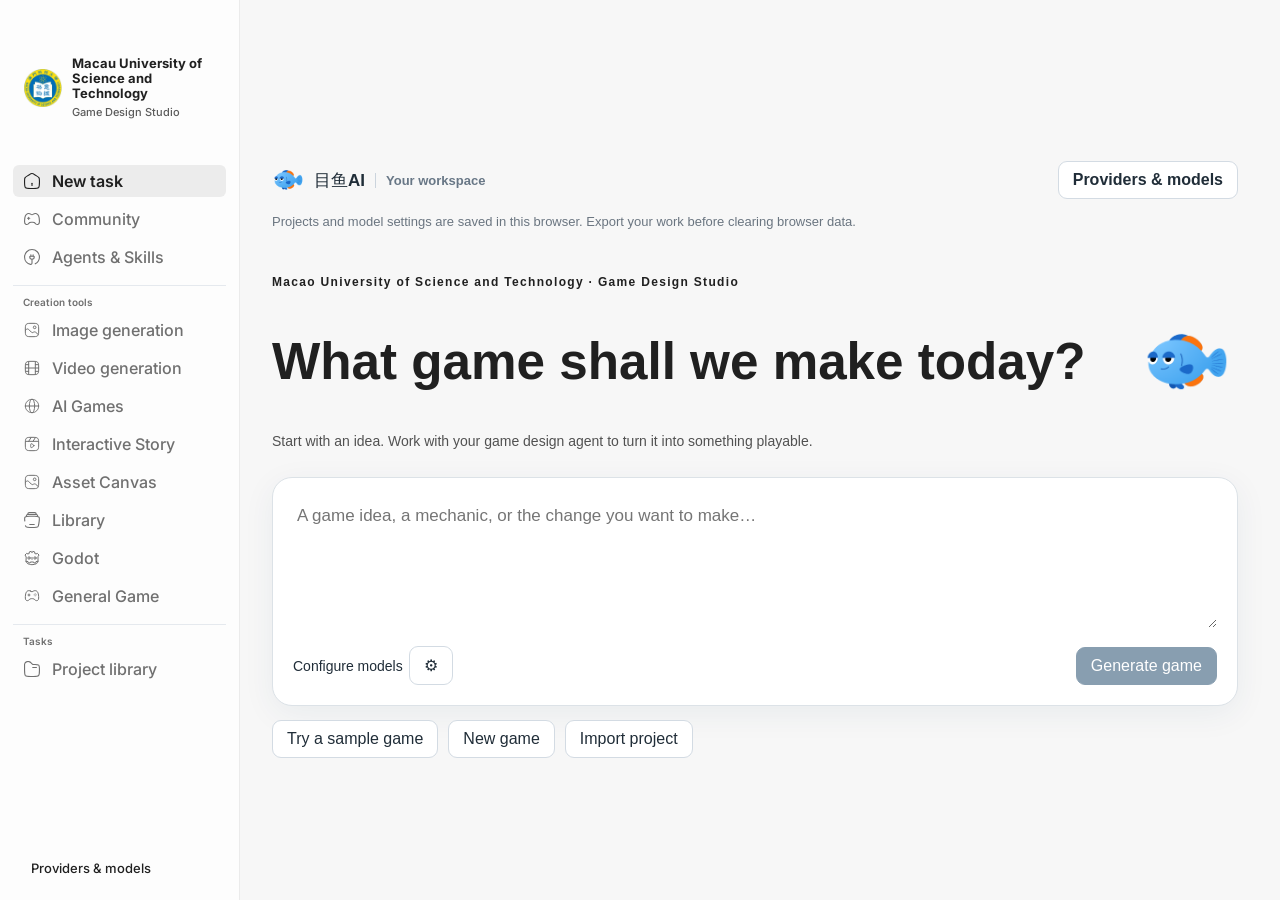
==== commit afe62d96: "fix: retain Muyu AI branding in cloud workbench" ====
--- a/index.html
+++ b/index.html
@@ -10,52 +10,52 @@
     />
     <link rel="icon" href="./assets/must-emblem-D4WMQjsO.png" />
     <title>游戏设计工作台 · 澳门科技大学</title>
-    <script type="module" crossorigin src="./assets/main-Bf5bEPnG.js"></script>
+    <script type="module" crossorigin src="./assets/main-7iNccKMS.js"></script>
     <link rel="modulepreload" crossorigin href="./assets/rolldown-runtime-BWaJ3C7D.js">
     <link rel="modulepreload" crossorigin href="./assets/modulepreload-polyfill-P2Xu9kJm.js">
     <link rel="modulepreload" crossorigin href="./assets/browser-BpU-2wEB.js">
-    <link rel="modulepreload" crossorigin href="./assets/routes-DRWIHpR6.js">
-    <link rel="modulepreload" crossorigin href="./assets/alt-arrow-right-DxSij1E5.js">
-    <link rel="modulepreload" crossorigin href="./assets/popover-placement-4U1d2ZZ4.js">
-    <link rel="modulepreload" crossorigin href="./assets/model-selector-BtzdXwzs.js">
-    <link rel="modulepreload" crossorigin href="./assets/server-B6qujywu.js">
-    <link rel="modulepreload" crossorigin href="./assets/project-rename-dialog-BbQ1TrAG.js">
-    <link rel="modulepreload" crossorigin href="./assets/plugin-integration-Ipt1Xpmf.js">
-    <link rel="modulepreload" crossorigin href="./assets/clapperboard-B7TPdRM7.js">
-    <link rel="modulepreload" crossorigin href="./assets/project-types-Cxi9BD0r.js">
-    <link rel="modulepreload" crossorigin href="./assets/use-project-activity-BLTcRipa.js">
-    <link rel="modulepreload" crossorigin href="./assets/window-drag-region-GaK6wSSF.js">
-    <link rel="modulepreload" crossorigin href="./assets/restart-Bhg-A8uF.js">
-    <link rel="modulepreload" crossorigin href="./assets/playable-assets-BhDerNL2.js">
-    <link rel="modulepreload" crossorigin href="./assets/library-assets-D6YdTzEb.js">
-    <link rel="modulepreload" crossorigin href="./assets/audio-CCZ6x_Kn.js">
-    <link rel="modulepreload" crossorigin href="./assets/asset-canvas-CX4UYPml.js">
-    <link rel="modulepreload" crossorigin href="./assets/file-transfer-B7llrBAA.js">
-    <link rel="modulepreload" crossorigin href="./assets/format-bytes-DJCkmzMT.js">
-    <link rel="modulepreload" crossorigin href="./assets/maximize-Cofz7Kfn.js">
-    <link rel="modulepreload" crossorigin href="./assets/pen-S_Lbi2Ci.js">
-    <link rel="modulepreload" crossorigin href="./assets/godot-icon-BVetImwt.js">
-    <link rel="modulepreload" crossorigin href="./assets/add-BAOSbcMN.js">
-    <link rel="modulepreload" crossorigin href="./assets/upload-DVxGsaQm.js">
-    <link rel="modulepreload" crossorigin href="./assets/agent-usage-CYFJxXoD.js">
-    <link rel="modulepreload" crossorigin href="./assets/composer-capability-references-cvyAN7Lb.js">
-    <link rel="modulepreload" crossorigin href="./assets/studios-a9xr0-2u.js">
-    <link rel="modulepreload" crossorigin href="./assets/canvas-api-DiL2yWw0.js">
-    <link rel="modulepreload" crossorigin href="./assets/asset-canvas-quick-start-CTWaHQRY.js">
-    <link rel="modulepreload" crossorigin href="./assets/sidebar-page-BTweV4Ag.js">
-    <link rel="modulepreload" crossorigin href="./assets/trash-bin-trash-BIqA3sMI.js">
-    <link rel="modulepreload" crossorigin href="./assets/square-arrow-right-up-CW5qlve1.js">
-    <link rel="modulepreload" crossorigin href="./assets/tuning-2-CdDZmc8C.js">
-    <link rel="modulepreload" crossorigin href="./assets/canvas-chip-select-CkNO_mOn.js">
-    <link rel="modulepreload" crossorigin href="./assets/cloud-quota-CrFWRd--.js">
-    <link rel="modulepreload" crossorigin href="./assets/appearance-BnanfWOT.js">
-    <link rel="modulepreload" crossorigin href="./assets/error-boundary-BZJIW4q4.js">
-    <link rel="modulepreload" crossorigin href="./assets/desktop-close-guard-BpSK-ohC.js">
+    <link rel="modulepreload" crossorigin href="./assets/routes-DG3pL5CQ.js">
+    <link rel="modulepreload" crossorigin href="./assets/alt-arrow-right-DlbzKBap.js">
+    <link rel="modulepreload" crossorigin href="./assets/popover-placement-DlU3Ase2.js">
+    <link rel="modulepreload" crossorigin href="./assets/model-selector-Bpk0OCTe.js">
+    <link rel="modulepreload" crossorigin href="./assets/server-DgD10vWd.js">
+    <link rel="modulepreload" crossorigin href="./assets/project-rename-dialog-DvIRrNh6.js">
+    <link rel="modulepreload" crossorigin href="./assets/plugin-integration-CyDghyLM.js">
+    <link rel="modulepreload" crossorigin href="./assets/clapperboard-df3dMGK7.js">
+    <link rel="modulepreload" crossorigin href="./assets/project-types-CH-r0bnH.js">
+    <link rel="modulepreload" crossorigin href="./assets/use-project-activity-CKjaUPak.js">
+    <link rel="modulepreload" crossorigin href="./assets/window-drag-region-Bnw8W2hf.js">
+    <link rel="modulepreload" crossorigin href="./assets/restart-C8be0IUO.js">
+    <link rel="modulepreload" crossorigin href="./assets/playable-assets-QQJEd5J-.js">
+    <link rel="modulepreload" crossorigin href="./assets/library-assets-CUI5qWaQ.js">
+    <link rel="modulepreload" crossorigin href="./assets/audio-CXaQyiua.js">
+    <link rel="modulepreload" crossorigin href="./assets/asset-canvas-BMfkxy_y.js">
+    <link rel="modulepreload" crossorigin href="./assets/file-transfer-CCH0pCQT.js">
+    <link rel="modulepreload" crossorigin href="./assets/format-bytes-DAQ0dko5.js">
+    <link rel="modulepreload" crossorigin href="./assets/maximize-SvBGdBXU.js">
+    <link rel="modulepreload" crossorigin href="./assets/pen-DUrtdaTX.js">
+    <link rel="modulepreload" crossorigin href="./assets/godot-icon-PNoDkLOP.js">
+    <link rel="modulepreload" crossorigin href="./assets/add-BTcO4Enp.js">
+    <link rel="modulepreload" crossorigin href="./assets/upload-J294PAxw.js">
+    <link rel="modulepreload" crossorigin href="./assets/agent-usage-B9nafeQ9.js">
+    <link rel="modulepreload" crossorigin href="./assets/composer-capability-references-sDe-sCC7.js">
+    <link rel="modulepreload" crossorigin href="./assets/studios-CT0BynNY.js">
+    <link rel="modulepreload" crossorigin href="./assets/canvas-api-Cu4dC871.js">
+    <link rel="modulepreload" crossorigin href="./assets/asset-canvas-quick-start-COtqTRbu.js">
+    <link rel="modulepreload" crossorigin href="./assets/sidebar-page-uxkUE8uA.js">
+    <link rel="modulepreload" crossorigin href="./assets/trash-bin-trash-Ceotq4QR.js">
+    <link rel="modulepreload" crossorigin href="./assets/square-arrow-right-up-TRuA39g2.js">
+    <link rel="modulepreload" crossorigin href="./assets/tuning-2-BdL5stmQ.js">
+    <link rel="modulepreload" crossorigin href="./assets/canvas-chip-select-B6FY9vSC.js">
+    <link rel="modulepreload" crossorigin href="./assets/cloud-quota-XBuo-odE.js">
+    <link rel="modulepreload" crossorigin href="./assets/appearance-tUc7uDOS.js">
+    <link rel="modulepreload" crossorigin href="./assets/error-boundary-CDkYQY62.js">
+    <link rel="modulepreload" crossorigin href="./assets/desktop-close-guard-Cat4sEpw.js">
     <link rel="stylesheet" crossorigin href="./assets/window-drag-region-lXgMZ0rS.css">
     <link rel="stylesheet" crossorigin href="./assets/playable-assets-DK-9_zmF.css">
     <link rel="stylesheet" crossorigin href="./assets/studios-idWS401P.css">
     <link rel="stylesheet" crossorigin href="./assets/desktop-close-guard-Cu0uQ_w2.css">
-    <link rel="stylesheet" crossorigin href="./assets/main-DYFrYUsg.css">
+    <link rel="stylesheet" crossorigin href="./assets/main-9XkkzM1u.css">
     <link rel="stylesheet" crossorigin href="./assets/plugin-builder-BHUrbbbb.css">
   </head>
   <body>
--- a/assets/main-9XkkzM1u.css
+++ b/assets/main-9XkkzM1u.css
@@ -0,0 +1 @@
+.guest-workspace{color:#202d38;background:#f7f8fa;min-height:100dvh}.guest-content{width:100%;max-width:1500px;padding:26px clamp(20px,4vw,64px) 64px;overflow:visible}.guest-topbar{justify-content:space-between;align-items:center;gap:16px;font-weight:650;display:flex}.guest-workspace button,.guest-workspace input,.guest-workspace select,.guest-workspace textarea{font:inherit}.guest-content button{cursor:pointer;color:inherit;background:#fff;border:1px solid #d3dbe3;border-radius:9px;padding:9px 14px}.guest-content button:hover{background:#f1f5f8;border-color:#69849d}.guest-content button:disabled{cursor:default;opacity:.5}.guest-content .guest-primary{color:#fff;background:#143f63;border-color:#143f63}.guest-content .guest-primary:hover{background:#0a2d4b}.guest-privacy{color:#6a7580;margin:12px 0 42px;font-size:13px;line-height:1.7}.guest-content .must-studio-intro{margin:0 0 28px}.guest-content .must-studio-intro h1{font-size:clamp(28px,4vw,52px)}.guest-heading{margin-bottom:26px}.guest-heading h1{font-size:clamp(28px,3vw,44px)}.guest-heading p{color:#687786;line-height:1.7}.guest-composer{background:#fff;border:1px solid #dce2e7;border-radius:20px;padding:20px;box-shadow:0 8px 32px #173b5810}.guest-composer textarea{resize:vertical;width:100%;min-height:130px;color:inherit;box-sizing:border-box;background:0 0;border:0;padding:4px;font-size:17px;line-height:1.7}.guest-toolbar{flex-wrap:wrap;align-items:center;gap:10px;margin:14px 0;display:flex}.guest-composer .guest-toolbar{justify-content:space-between;margin-bottom:0}.guest-settings{max-width:760px}.guest-settings h1{margin-bottom:28px}.guest-settings label,.guest-video-job label{margin:20px 0 8px;font-size:14px;font-weight:600;display:block}.guest-settings input,.guest-settings select,.guest-video-job input{box-sizing:border-box;width:100%;color:inherit;background:#fff;border:1px solid #cbd4dd;border-radius:9px;margin-top:8px;padding:11px 12px;display:block}.guest-settings p{color:#657282;font-size:14px;line-height:1.8}.guest-settings details{border-top:1px solid #dce2e7;margin-top:28px;padding:20px 0}.guest-settings summary{cursor:pointer;line-height:1.7}.guest-settings pre{background:#e9eef3;border-radius:8px;padding:14px;font-size:13px;overflow:auto}.guest-preview{background:#fff;border:1px solid #d8e0e7;border-radius:16px;margin-top:28px;overflow:hidden}.guest-preview header{border-bottom:1px solid #e0e5ea;padding:16px 20px}.guest-preview h2{overflow-wrap:anywhere;margin:0;font-size:18px}.guest-preview iframe{background:#fff;border:0;width:100%;height:620px;display:block}.guest-preview img,.guest-preview video{max-width:100%;max-height:650px;margin:0 auto;display:block}.guest-source{box-sizing:border-box;color:#d9e9f5;background:#112737;border:0;width:100%;min-height:500px;padding:20px;font:13px/1.6 monospace!important}.guest-brief{white-space:pre-wrap;line-height:1.8;font:inherit;padding:22px}.guest-status{white-space:pre-wrap;overflow-wrap:anywhere;background:#eaf0f5;border-left:3px solid #527e9e;padding:12px 18px;line-height:1.7}.guest-projects{grid-template-columns:repeat(auto-fill,minmax(220px,1fr));gap:18px;margin-top:24px;display:grid}.guest-content .guest-project{text-align:left;flex-direction:column;align-items:flex-start;gap:10px;min-height:175px;padding:24px;display:flex}.guest-project strong{overflow-wrap:anywhere}.guest-project span:last-child{color:#71808e;font-size:12px}.guest-project-kind{color:#45728f;font-size:32px}.guest-video-job{flex-wrap:wrap;align-items:end;gap:10px;display:flex}.guest-video-job label{flex:1}.guest-video-job button{margin-bottom:8px}.guest-workspace .home-sidebar-account{gap:8px;padding:12px}.guest-workspace .home-sidebar-account button{cursor:pointer;text-align:left;color:inherit;background:0 0;border:0;font-size:13px}.guest-workspace :focus-visible{outline-offset:3px;outline:2px solid #246da2}.sr-only{clip:rect(0,0,0,0);width:1px;height:1px;position:absolute;overflow:hidden}@media (width<=720px){.guest-content{padding:18px 16px 40px}.guest-privacy{margin-bottom:24px}.guest-preview iframe{height:70vh;min-height:400px}.guest-topbar{font-size:14px}.guest-preview header{padding:12px}}.guest-agent-cards{grid-template-columns:repeat(3,minmax(0,1fr));gap:12px;margin:20px 0 28px;display:grid}.guest-agent-cards button{padding:20px 10px;font-size:17px;font-weight:650}.guest-agent-cards button[aria-pressed=true]{color:#12456c;background:#e9f2fa;border-color:#245e8b;box-shadow:inset 0 0 0 1px #245e8b}.guest-agent-setup{background:#f0f5f9;border:1px solid #d4e1eb;border-radius:12px;margin:20px 0;padding:18px 22px}.guest-settings .guest-agent-setup pre{white-space:pre-wrap;overflow-wrap:anywhere;background:#fff}.guest-download{color:#fff;background:#153f62;border-radius:8px;padding:10px 16px;font-weight:650;text-decoration:none;display:inline-block}.guest-model-picker{align-items:center;gap:6px;max-width:75%;display:flex;overflow:hidden}.guest-model-picker select{font:inherit;color:inherit;background:#fff;border:1px solid #d1dbe4;border-radius:8px;min-width:0;max-width:100%;padding:9px}.guest-model-picker span{text-overflow:ellipsis;white-space:nowrap;font-size:14px;overflow:hidden}.guest-settings h2{margin:24px 0 0;font-size:18px}@media (width<=520px){.guest-agent-cards{grid-template-columns:1fr;gap:8px}.guest-agent-cards button{padding:12px}.guest-model-picker{max-width:100%}}.guest-partner-brand{flex-wrap:wrap;align-items:center;gap:10px;display:flex}.guest-partner-brand img{object-fit:contain}.guest-partner-brand strong{white-space:nowrap;font-size:17px}.guest-partner-brand>span{color:#687786;border-left:1px solid #cbd4dd;padding-left:10px;font-size:13px}.guest-media-mark{float:right;object-fit:contain;margin:0 0 16px 20px}.guest-workspace .must-studio-symbol{background:0 0}.guest-workspace .must-studio-symbol img{object-fit:contain;width:90px;height:90px}.onboarding{background:var(--canvas);height:100dvh;min-height:0;color:var(--text);flex-direction:column;align-items:center;padding:28px 32px;display:flex;position:relative;overflow-y:auto}:root[data-appearance=light] .onboarding{--canvas:#fff}:root[data-appearance=light] .desktop-window-frame:has(.onboarding){--window-chrome-background:#fff}.desktop-window-content>.onboarding{height:100%}.onboarding-welcome-static{--onboarding-intro-duration:0s}.onboarding button{cursor:pointer;justify-content:center;align-items:center;gap:8px;font-family:inherit;display:inline-flex}.onboarding button:disabled{cursor:default}body:has(.onboarding) :is(input,select,textarea):is(:focus,:focus-visible){box-shadow:none;outline:none}.onboarding-text-button{border-radius:var(--radius);min-height:32px;color:var(--text-muted);background:0 0;border:0;padding:6px 10px;font-size:12px;font-weight:400}.onboarding-text-button:hover:not(:disabled){background:var(--menu-hover);color:var(--text)}.onboarding-content{text-align:center;flex-direction:column;flex:1 0 auto;justify-content:center;align-items:center;width:min(100%,520px);padding:68px 0;display:flex}.onboarding:not(.onboarding-welcome)>:is(.onboarding-content,.onboarding-footer){animation:.24s cubic-bezier(.2,.7,.3,1) backwards onboarding-step-enter}@keyframes onboarding-step-enter{0%{opacity:0;transform:translateY(8px)}to{opacity:1;transform:none}}.onboarding h1{letter-spacing:0;outline:none;margin:0;font-family:"Jersey 20",Inter,sans-serif;font-size:40px;font-weight:400;line-height:1}.onboarding-lede{max-width:400px;color:var(--text-secondary);text-wrap:balance;margin:14px 0 0;font-size:14px;line-height:1.5}.onboarding-demo{pointer-events:none;width:min(100%,400px);height:64px;animation:onboarding-demo-position var(--onboarding-intro-duration) ease both;--demo-duration:var(--onboarding-intro-duration,5.2s);--demo-ground:color-mix(in srgb, #82937a 44%, var(--canvas));--demo-tree:color-mix(in srgb, var(--text) 22%, var(--demo-ground));position:relative}.onboarding-demo>svg{width:100%;height:auto;position:absolute;inset:0;overflow:visible}.onboarding-demo-play{animation:onboarding-demo-play var(--demo-duration) ease both}.onboarding-demo-world{transform-origin:140px 86px;animation:onboarding-demo-brand var(--demo-duration) ease both;transform:translate(-68px,-54px)scale(.333333)}.onboarding-demo-play :is(.onboarding-demo-base,.onboarding-demo-scenery){opacity:0;transform-origin:140px 86px;animation:onboarding-demo-gather var(--demo-duration) ease both}.onboarding-demo-play .onboarding-demo-morph{fill:var(--text);animation:onboarding-demo-morph var(--demo-duration) ease both}.onboarding-demo-logo-details{fill:var(--canvas);animation:onboarding-demo-logo-details var(--demo-duration) ease both}.onboarding-demo-wordmark{fill:var(--text);animation:onboarding-demo-wordmark var(--demo-duration) ease both;font-size:24px;font-weight:500}.onboarding-demo-shadow{fill:var(--text);opacity:.035}.onboarding-demo-earth{fill:color-mix(in srgb, #8c8173 40%, var(--canvas))}.onboarding-demo-terrain{transform-origin:164px 70px;animation:onboarding-demo-terrain var(--demo-duration) ease both}.onboarding-demo-hill{fill:color-mix(in srgb, #a4b294 48%, var(--canvas))}.onboarding-demo-path{fill:none;stroke:color-mix(in srgb, #e0d6bc 70%, var(--canvas));stroke-width:13px;stroke-linecap:round;stroke-dasharray:180;animation:onboarding-demo-path var(--demo-duration) ease both}.onboarding-demo-trunk{stroke:var(--demo-tree);stroke-width:3px;stroke-linecap:round}.onboarding-demo-tree{fill:var(--demo-tree)}.onboarding-demo-tree-top{fill:color-mix(in srgb, var(--demo-tree) 85%, var(--canvas))}.onboarding-demo-tree-piece{transform-box:fill-box;transform-origin:bottom;animation:onboarding-demo-grow .65s var(--tree-delay) ease both}.onboarding-demo-stones{fill:color-mix(in srgb, var(--text-secondary) 40%, var(--canvas));transform-origin:140px 86px;animation:onboarding-demo-stones var(--demo-duration) ease both}@keyframes onboarding-demo-position{0%,54%{height:180px;transform:translateY(52px)}78%,to{height:64px;transform:translateY(0)}}@keyframes onboarding-demo-brand{0%{transform:translateY(6px)rotate(-4deg)scale(.92)}24%{transform:translateY(-2px)rotate(2deg)scale(1.02)}48%,56%{transform:translate(0)scale(1)}78%,to{transform:translate(-68px,-54px)scale(.333333)}}@keyframes onboarding-demo-play{0%{opacity:0;transform:translateY(8px)scale(.96)}18%,to{opacity:1;transform:translateY(0)scale(1)}}@keyframes onboarding-demo-gather{0%,54%{opacity:1;transform:scale(1)}66%,to{opacity:0;transform:scale(.65)}}@keyframes onboarding-demo-morph{0%,56%{d:var(--demo-island-outline);fill:var(--demo-ground)}74%,to{d:var(--demo-logo-outline);fill:var(--text)}}@keyframes onboarding-demo-logo-details{0%,67%{opacity:0}78%,to{opacity:1}}@keyframes onboarding-demo-wordmark{0%,72%{opacity:0;visibility:hidden;transform:translateY(4px)}73%{opacity:0;visibility:visible;transform:translateY(4px)}82%,to{opacity:1;visibility:visible;transform:translateY(0)}}@keyframes onboarding-demo-grow{0%{opacity:0;transform:scale(.6)}to{opacity:1;transform:scale(1)}}@keyframes onboarding-demo-terrain{0%,10%{opacity:0;transform:translateY(10px)scale(.85)}28%{opacity:1;transform:translateY(0)scale(1)}46%,to{opacity:1;transform:translateY(-4px)scale(1)}}@keyframes onboarding-demo-path{0%,14%{opacity:0;stroke-dashoffset:180px}18%{opacity:1;stroke-dashoffset:180px}42%,to{opacity:1;stroke-dashoffset:0}}@keyframes onboarding-demo-stones{0%,22%{opacity:0;transform:translateY(4px)scale(.8)}40%,to{opacity:1;transform:translateY(0)scale(1)}}.onboarding h1.onboarding-welcome-title{animation:onboarding-welcome-title var(--onboarding-intro-duration) ease both;margin-top:24px}.onboarding-welcome :is(.onboarding-footer,.onboarding-progress){animation:onboarding-welcome-actions var(--onboarding-intro-duration) ease both}@keyframes onboarding-welcome-title{0%,83%{opacity:0;visibility:hidden;transform:translateY(8px)}84%{opacity:0;visibility:visible;transform:translateY(8px)}92%,to{opacity:1;visibility:visible;transform:translateY(0)}}@keyframes onboarding-welcome-actions{0%,93%{opacity:0;visibility:hidden;transform:translateY(4px)}94%{opacity:0;visibility:visible;transform:translateY(4px)}to{opacity:1;visibility:visible;transform:translateY(0)}}.onboarding .settings-provider-mark{border-radius:4px;flex:none;width:20px;height:20px}.onboarding .settings-provider-mark img{object-fit:contain;width:100%;height:100%;display:block}.onboarding .settings-toggle input:focus-visible+span{outline:2px solid var(--focus-ring);outline-offset:3px}.onboarding-ready,.onboarding-status{color:var(--text-secondary);justify-content:center;align-items:center;gap:7px;margin:16px 0 0;font-size:12px;display:flex}.onboarding-ready strong{color:var(--text);font-weight:inherit}.onboarding-ready-provider{color:var(--text-muted);white-space:nowrap;align-items:center;gap:4px;display:inline-flex}.onboarding-ready-provider .settings-provider-mark{width:14px;height:14px}.onboarding-model-select{min-width:0;display:inline-flex}.onboarding-model-select .canvas-chip{border-radius:var(--radius);max-width:min(260px,55vw);height:28px;color:var(--text);font:inherit;background:0 0;border:0;padding:4px 6px}.onboarding-model-select .canvas-chip:hover:not(:disabled){background:var(--menu-hover)}.onboarding-feedback{max-width:440px;margin-top:20px}.onboarding-error{color:var(--danger);overflow-wrap:anywhere;margin:0;font-size:13px;line-height:1.6}.onboarding-footer{flex-direction:column;flex:none;align-items:center;gap:8px;margin-bottom:32px;display:flex}.onboarding-connect .onboarding-footer{flex-direction:row;gap:16px}:is(.onboarding-connect,.onboarding-media)>.onboarding-content{flex:auto;justify-content:flex-start;min-height:0;padding:clamp(40px,10dvh,72px) 0 24px}.onboarding-agents{text-align:left;flex-direction:column;flex:auto;width:min(100%,400px);min-height:0;margin-top:24px;display:flex}.onboarding-connect:has(.onboarding-agent-options)>.onboarding-content{justify-content:center}.onboarding-connect:has(.onboarding-agent-options) .onboarding-agents{flex:none}.onboarding-section-heading,.onboarding-provider-heading{color:var(--text-muted);font-size:12px}.onboarding-section-heading{flex:none;justify-content:space-between;align-items:center;min-height:28px;margin-bottom:8px;padding-left:4px;display:flex}.onboarding-agent-options{overscroll-behavior-x:contain;scrollbar-width:none;flex:none;gap:8px;margin:-2px;padding:2px;display:flex;overflow-x:auto}.onboarding-agent-options::-webkit-scrollbar{display:none}.onboarding-agent-actions{align-items:center;gap:4px;display:flex}.onboarding .onboarding-agent-option{border-radius:var(--radius);min-width:0;color:var(--text);background:0 0;border:0;flex-direction:column;flex:0 0 calc(25% - 6px);justify-content:flex-start;gap:6px;padding:12px 6px;font-size:13px}.onboarding-agent-option:hover:not(:disabled){background:var(--menu-hover)}.onboarding-agent-title{justify-content:center;align-items:center;width:100%;height:28px;display:flex;position:relative}.onboarding-agent-title .settings-provider-mark{width:24px;height:24px}.onboarding-agent-title>svg{position:absolute;left:calc(50% + 17px)}.onboarding-agent-option>span:not(.onboarding-agent-title){line-height:18px}.onboarding-agent-option small{min-height:14px;color:var(--text-muted);font-size:11px;line-height:14px}.onboarding-agent-ready{color:var(--success)}.onboarding-agent-config{flex-direction:column;flex:auto;min-height:0;margin-top:24px;display:flex}.onboarding-selected-agent{flex:none;justify-content:space-between;align-items:center;min-height:40px;padding:0 4px;font-size:13px;display:flex}.onboarding-selected-agent>span{align-items:center;gap:8px;display:inline-flex}.onboarding-provider-heading{padding-left:4px}.onboarding-agent-config .onboarding-picker{flex-direction:column;flex:auto;width:100%;min-height:0;margin-top:8px;display:flex}.onboarding-connect .onboarding-provider-list{flex:auto;min-height:0;max-height:none}.onboarding-agent-hint{color:var(--text-muted);margin:0;font-size:12px;line-height:1.6}.onboarding-agents-hint{flex:none;margin-top:12px}.onboarding-agent-install-actions{flex:none;align-items:center;gap:16px;margin-top:12px;display:flex}.onboarding-agent-install-actions .onboarding-text-button{background:0 0;padding-inline:0}.onboarding-connected{color:var(--success);align-self:center}.onboarding-agent-login{color:var(--text-secondary);overflow-wrap:anywhere;margin-top:8px;font-size:12px}.onboarding-agent-login p{margin:0 0 8px}.onboarding-agents .onboarding-error{margin-top:8px}.onboarding-connect .onboarding-ready{flex-wrap:wrap;flex:none;justify-content:center;max-width:100%}section.onboarding-media{text-align:left;flex-direction:column;flex:auto;width:min(100%,400px);min-height:0;margin-top:24px;display:flex}.onboarding-media-toolbar{gap:8px;margin-bottom:12px;display:flex}.onboarding-media-filters{flex:1;gap:8px;min-width:0;display:flex}.onboarding-media-filters button{flex:1}.onboarding-media-filters [aria-pressed=true]{background:var(--settings-row-surface-emphasis);color:var(--text)}section.onboarding-media .onboarding-provider-list{flex:auto;min-height:0;max-height:none}.onboarding-media-detail{text-align:left;width:min(100%,460px);max-height:48dvh;margin-top:24px;overflow-y:auto}.onboarding-media-detail .settings-panel{background:0 0;border:0;min-height:0;padding:8px}.onboarding-media-custom h2{margin:0 4px 16px;font-size:16px;font-weight:500}.onboarding-media-custom .custom-provider-form{width:100%;max-height:none;box-shadow:none;background:0 0;border:0;border-radius:0}.onboarding-icon-button{flex:none;width:32px;height:32px;padding:0}.onboarding .onboarding-skip-button,.onboarding .onboarding-skip-button:hover:not(:disabled){background:0 0;padding-inline:0}.onboarding-progress{flex:none;gap:6px;margin-top:16px;display:flex}.onboarding-progress>button{border-radius:var(--radius);background:0 0;border:0;width:28px;height:24px;padding:0}.onboarding-progress>button:after{content:"";background:var(--border);border-radius:2px;width:100%;height:3px}.onboarding-progress>.is-current:after,.onboarding-progress>button:hover:not(:disabled):after{background:var(--text-secondary)}.onboarding-primary-button{border-radius:var(--radius);background:var(--settings-row-surface-emphasis);min-height:36px;color:var(--text);border:0;padding:8px 18px;font-size:13px;font-weight:500}.onboarding-primary-button:hover:not(:disabled){background:var(--menu-hover)}.onboarding-primary-button:disabled{opacity:.55}.onboarding-auth{text-align:left;width:min(100%,360px);margin-top:28px}.onboarding-auth .settings-form-actions,.onboarding-auth .settings-detail-status{justify-content:center}.onboarding-auth .settings-detail-hint{overflow-wrap:anywhere}.onboarding-auth .settings-search-input{border:0;border-bottom:1px solid var(--search-border);box-shadow:none;background:0 0;border-radius:0;padding-inline:4px}.onboarding-auth .settings-primary-button{background:var(--settings-row-surface-emphasis);color:var(--text)}.onboarding-auth .settings-secondary-button{background:0 0}.onboarding-auth .settings-primary-button:hover:not(:disabled),.onboarding-auth .settings-secondary-button:hover:not(:disabled){background:var(--menu-hover);color:var(--text)}.onboarding-picker{width:min(100%,400px);margin-top:24px}.onboarding-search-row{border-bottom:1px solid var(--search-border);align-items:center;gap:8px;display:flex}.onboarding-add-provider{flex:none;width:32px;height:32px;padding:0}.onboarding-search{min-width:0;color:var(--text-muted);flex:1;align-items:center;gap:8px;padding:8px 4px;display:flex}.onboarding-search input{width:100%;min-width:0;color:var(--text);font:inherit;background:0 0;border:0;padding:0;font-size:13px}.onboarding-provider-list{max-height:240px;margin-top:10px;overflow-y:auto}.onboarding-provider-row{text-align:left;justify-content:space-between;align-items:center;gap:12px;min-height:40px;display:flex}.onboarding-provider-row>span{align-items:center;gap:10px;padding-left:4px;font-size:13px;display:flex}.onboarding-provider-row>div{flex:none;align-items:center;min-height:32px;display:flex}.onboarding .onboarding-more-providers{width:100%;min-height:36px;color:var(--text-secondary);align-items:center;gap:4px;padding-left:4px;font-size:12px;display:flex}.onboarding-more-providers small{color:var(--text-muted);font-size:inherit}.onboarding-custom .onboarding-content{flex:1;justify-content:flex-start;min-height:0;padding:64px 0 24px}.onboarding.onboarding-custom .project-settings-dialog.custom-provider-form{width:min(100%,440px);min-height:0;max-height:none;box-shadow:none;text-align:left;background:0 0;border:0;border-radius:0;flex:1;margin-top:24px}.onboarding .custom-provider-form>form{flex:1}.onboarding .custom-provider-form .custom-provider-dialog-body{align-content:start;padding:0 4px 16px}.onboarding .custom-provider-form :is(input:not([type=checkbox]),select,textarea){border:0;border-bottom:1px solid var(--search-border);box-shadow:none;background:0 0;border-radius:0;padding-inline:4px;font-family:inherit}.onboarding .custom-provider-form .custom-provider-model-picker{border:0;padding-top:4px}.onboarding .custom-provider-form .custom-provider-model-empty{border:0;padding:4px 0}.onboarding .custom-provider-form .custom-provider-model-results{border:0}.onboarding .custom-provider-form .custom-provider-model-search{background:0 0;border-radius:0;padding-left:0}.onboarding .custom-provider-form .custom-provider-manual-fields{background:0 0;padding-inline:0}.onboarding .custom-provider-form footer{border:0;padding:12px 0 0}.onboarding .custom-provider-form footer button{color:var(--text-muted);background:0 0}.onboarding .custom-provider-form footer .project-settings-submit{background:var(--settings-row-surface-emphasis);color:var(--text)}.onboarding .custom-provider-form footer button:hover:not(:disabled){background:var(--menu-hover);color:var(--text)}.onboarding-loading{justify-content:center}@media (width<=560px){.onboarding{padding:20px}.onboarding h1{font-size:36px}.onboarding-provider-row{flex-wrap:wrap}}@media (width<=439px){.onboarding .onboarding-agent-option{flex-basis:calc(33.3333% - 5.33333px)}}.onboarding-arrival{z-index:1000;background:var(--canvas);color:var(--text);animation:onboarding-arrival-exit var(--arrival-duration) ease both;place-items:center;display:grid;position:fixed;inset:0}.onboarding-arrival>.window-drag-region{position:absolute}:root[data-appearance=light] .onboarding-arrival{background:#fff}.onboarding-arrival h1{letter-spacing:normal;text-align:center;white-space:nowrap;animation:onboarding-arrival-title var(--arrival-duration) cubic-bezier(.2, .7, .3, 1) both;outline:none;margin:0;font-family:inherit;font-size:clamp(24px,6vw,80px);font-weight:400;line-height:1.12}@keyframes onboarding-arrival-title{0%{opacity:0;filter:blur(6px);transform:translateY(8px)}25%,65%{opacity:1;filter:blur();transform:none}to{opacity:0;filter:blur(4px);transform:translateY(-4px)}}@keyframes onboarding-arrival-exit{0%,75%{opacity:1}to{opacity:0}}@media (height<=650px){.onboarding-content{padding:24px 0}.onboarding-connect>.onboarding-content{padding:16px 0 12px}.onboarding-connect .onboarding-footer{margin-bottom:8px}.onboarding-agents,.onboarding-agent-config{margin-top:16px}.onboarding .onboarding-agent-option{gap:4px;padding-block:8px}}@media (prefers-reduced-motion:reduce){.onboarding-arrival,.onboarding-arrival h1,.onboarding:not(.onboarding-welcome)>:is(.onboarding-content,.onboarding-footer),.onboarding .onboarding-demo,.onboarding .onboarding-demo *,.onboarding h1.onboarding-welcome-title,.onboarding-welcome :is(.onboarding-footer,.onboarding-progress){animation:none}}.onboarding-welcome{--onboarding-intro-duration:0s}.must-onboarding-mark{width:88px;height:88px;margin:0 auto 18px;display:block}:root{color:#f1f3f5;background:var(--canvas);font-synthesis:none;text-rendering:optimizelegibility;--canvas:#171717;--surface:#1b1b1b;--surface-raised:#282828;--surface-hover:#303030;--border:#303030;--border-strong:#3a3a3a;--scrollbar-thumb:#ffffff14;--scrollbar-thumb-hover:#ffffff24;--search-border:#ffffff14;--text:#f1f3f5;--text-secondary:#969aa3;--text-muted:#8c919c;--text-faint:#676c76;--accent:#ededeb;--accent-ink:#1b1b1b;--success:#69b88d;--diff-added:#65c690;--diff-removed:#ef817d;--danger:#f17a73;--warning:#d9af63;--radius:6px;--radius-panel:8px;--theme-accent:#ededeb;--theme-accent-hover:#fff;--composer-accent:var(--theme-accent);--composer-accent-hover:var(--theme-accent-hover);--composer-border:#343434;--composer-surface:#282828;--menu-border:var(--composer-border);--menu-hover:#ffffff0d;--menu-shadow:0 2px 5px #0000000d;--menu-surface:var(--surface-raised);--settings-row-surface:#ffffff05;--settings-row-surface-emphasis:#ffffff0a;--settings-switch-accent:#2563eb;--control-surface:color-mix(in srgb, var(--text) 4%, var(--surface));--control-selected:color-mix(in srgb, var(--text) 8%, var(--surface));--content-column-width:820px;--segmented-control-motion:.18s cubic-bezier(.2, .8, .2, 1);--project-cover-bg-0:#637fad;--project-cover-bg-1:#6c9587;--project-cover-bg-2:#8a7ead;--project-cover-bg-3:#ad8777;--project-cover-ink:#ffffffb8;font-family:-apple-system,BlinkMacSystemFont,Segoe UI,PingFang SC,Microsoft YaHei,sans-serif}:root[data-appearance=light]{color:#202020;--lightningcss-light:initial;--lightningcss-dark: ;color-scheme:light;--canvas:#f7f7f7;--surface:#fff;--surface-raised:#fff;--surface-hover:#f4f4f4;--border:#e1e1e1;--border-strong:#c9c9c9;--scrollbar-thumb:#0000001a;--scrollbar-thumb-hover:#00000029;--search-border:#00000012;--text:#202020;--text-secondary:#626262;--text-muted:#767676;--text-faint:#969696;--accent:#252525;--accent-ink:#fff;--success:#2f7d57;--diff-added:#20834b;--diff-removed:#cb4444;--danger:#c9413d;--warning:#9b6a20;--theme-accent:#252525;--theme-accent-hover:#111;--composer-border:#dadada;--composer-surface:#fff;--menu-hover:#0000000f;--menu-surface:#fff;--settings-row-surface:#00000008;--settings-row-surface-emphasis:#0000000d}:root[data-appearance=dark]{--lightningcss-light: ;--lightningcss-dark:initial;color-scheme:dark}:root[data-appearance=light] .home-shell{--home-sidebar:#ffffffd1;--home-sidebar-hover:#0000000d;--home-nav-muted:#707070;--home-nav-active-surface:#ececec;--home-surface:#fff}@font-face{font-family:"Jersey 20";src:url(./jersey-20-DW83C5Pj.woff2)format("woff2");font-style:normal;font-weight:400;font-display:swap}@font-face{font-family:Inter;src:url(./inter-500-D2Lh--0G.woff2)format("woff2");font-style:normal;font-weight:500;font-display:swap}@font-face{font-family:Inter;src:url(./inter-600-D86nmZMP.woff2)format("woff2");font-style:normal;font-weight:600;font-display:swap}@font-face{font-family:Inter;src:url(./inter-700-DvXHfyWt.woff2)format("woff2");font-style:normal;font-weight:700;font-display:swap}*{box-sizing:border-box;scrollbar-width:thin;scrollbar-color:var(--scrollbar-thumb) transparent}::-webkit-scrollbar{width:8px;height:8px}::-webkit-scrollbar-track{background:0 0}::-webkit-scrollbar-thumb{background:var(--scrollbar-thumb);background-clip:padding-box;border:2px solid #0000;border-radius:999px}::-webkit-scrollbar-thumb:hover{background-color:var(--scrollbar-thumb-hover)}html,body,#root{min-height:100%;margin:0}body{-webkit-font-smoothing:antialiased;-moz-osx-font-smoothing:grayscale;min-width:320px;overflow:hidden}.desktop-window-frame{--window-chrome-background:#1f1f1f;--window-chrome-text:#fff;--window-chrome-hover:#ffffff1a;background:var(--canvas);flex-direction:column;height:100dvh;min-height:0;display:flex}:root[data-appearance=light] .desktop-window-frame{--window-chrome-background:#f7f7f7;--window-chrome-text:#202020;--window-chrome-hover:#00000012}.desktop-window-menu-bar{z-index:100;background:var(--window-chrome-background);height:32px;color:var(--window-chrome-text);app-region:drag;-webkit-user-select:none;user-select:none;flex:0 0 32px;align-items:center;padding:0 138px 0 8px;font-family:Segoe UI Variable Text,Segoe UI,PingFang SC,Microsoft YaHei,sans-serif;font-size:13px;display:flex;position:relative}.desktop-window-menu-bar button{height:26px;color:inherit;font:inherit;app-region:no-drag;cursor:default;background:0 0;border:0;border-radius:3px;padding:0 8px}.desktop-window-menu-bar button:hover,.desktop-window-menu-bar button:focus-visible{background:var(--window-chrome-hover);outline:0}.desktop-window-content{flex:1;min-height:0;overflow:hidden}.desktop-window-content>*{height:100%!important;min-height:0!important}.desktop-macos,.desktop-macos body,.desktop-macos #root{background:0 0}.home-shell{--home-accent:var(--composer-accent);--home-accent-hover:var(--composer-accent-hover);--home-border:var(--composer-border);--home-canvas:var(--canvas);--home-sidebar:#1f1f1fcc;--home-sidebar-hover:#ffffff0d;--home-surface:var(--composer-surface);grid-template-columns:var(--sidebar-width,232px) minmax(0, 1fr);background:0 0;width:100%;height:100dvh;min-height:0;display:grid}:root .desktop-window-frame .home-shell{--home-sidebar:var(--window-chrome-background)}:root[data-appearance=light] .desktop-window-frame .home-shell{--home-sidebar:#fff}.home-shell>:is(.home-content,.sidebar-page,.settings-page-content){background:var(--home-canvas)}.home-sidebar{background:var(--home-sidebar);color:#fff;-webkit-font-smoothing:antialiased;border-right:1px solid #ffffff0f;flex-direction:column;min-height:0;padding:24px 13px 11px;font-family:Inter,-apple-system,BlinkMacSystemFont,Segoe UI,PingFang SC,Microsoft YaHei,sans-serif;display:flex;position:relative}.desktop-window-content .home-sidebar:not(.settings-page-sidebar){padding-top:0}.desktop-window-content .home-sidebar:not(.settings-page-sidebar) .home-sidebar-header-spacer{height:14px}.desktop-window-content .settings-page-sidebar{padding-top:0}.desktop-window-content .settings-page-sidebar .home-sidebar-header-spacer{display:none}.home-sidebar nav{flex-direction:column;flex:1;min-height:0;display:flex}.home-sidebar-header-spacer{flex:none;height:16px}.home-sidebar-brand{align-items:center;gap:8px;height:24px;margin:16px 11px 0;display:flex}.home-sidebar-brand img{object-fit:contain;opacity:.78;width:22px;height:17px}.home-sidebar-brand span{color:inherit;font-size:13px;font-weight:600;line-height:1}:root[data-appearance=light] .home-sidebar-brand{color:var(--text)}:root[data-appearance=light] .home-sidebar-brand img{filter:brightness(0)saturate()}.desktop-macos .home-sidebar{app-region:drag;-webkit-user-select:none;user-select:none}.desktop-macos .home-sidebar nav,.desktop-macos .home-sidebar-brand,.desktop-macos .home-sidebar-account,.desktop-macos .settings-page-back,.desktop-macos .home-sidebar-resizer,.desktop-macos .home-sidebar-resize-shield{app-region:no-drag}.home-sidebar-resizer{z-index:3;cursor:col-resize;touch-action:none;width:6px;position:absolute;top:0;bottom:0;right:-3px}.home-sidebar-resizer:after{content:"";background:0 0;width:1px;transition:background .12s;position:absolute;top:0;bottom:0;right:2px}.home-sidebar-resizer:hover:after,.home-sidebar-resizer:focus-visible:after,.home-sidebar-resizing .home-sidebar-resizer:after{background:var(--border-strong)}.home-sidebar-resizer:focus-visible{outline:0}.home-sidebar-resize-shield{z-index:20;cursor:col-resize;touch-action:none;-webkit-user-select:none;user-select:none;position:fixed;inset:0}.home-sidebar-account{align-items:center;gap:4px;width:100%;min-height:40px;margin-top:auto;padding:4px 7px;display:flex;position:relative}.home-sidebar-sign-in-main,.home-sidebar-account-main{min-width:0;min-height:32px;color:inherit;text-align:left;cursor:pointer;background:0 0;border:0;border-radius:4px;flex:1;align-items:center;gap:10px;padding:0 4px;transition:background-color .12s;display:flex}.home-sidebar-sign-in-main:hover:not(:disabled),.home-sidebar-sign-in-main:focus-visible,.home-sidebar-account-main:hover,.home-sidebar-account-main:focus-visible{background:var(--home-sidebar-hover);outline:0}.home-sidebar-update{color:#fff;width:28px;height:28px;font:inherit;cursor:pointer;background:#3b81e9;border:1px solid #3b81e9;border-radius:999px;flex:0 0 28px;justify-content:center;align-items:center;gap:0;padding:0;font-size:12px;font-weight:600;transition:width .14s,height .14s,flex-basis .14s,gap .14s,background-color .12s;display:inline-flex;overflow:hidden}.home-sidebar-update:hover,.home-sidebar-update:focus-visible{background:#2563eb;outline:0;flex-basis:72px;gap:4px;width:72px;height:32px}.home-sidebar-update svg{flex:none}.home-sidebar-update span{white-space:nowrap;opacity:0;max-width:0;transition:max-width .14s,opacity .1s;overflow:hidden}.home-sidebar-update:hover span,.home-sidebar-update:focus-visible span{opacity:1;max-width:48px}.home-sidebar-update-progress{background:#3b81e9;border:1px solid #3b81e9;border-radius:20px;flex:0 0 72px;align-items:center;width:72px;height:28px;display:inline-flex;position:relative;overflow:hidden}.home-sidebar-update-progress-fill{background:#2563eb;border-radius:20px;width:0;transition:width .2s;position:absolute;inset:0}.home-sidebar-update-progress-text{z-index:1;text-align:center;color:#fff;-webkit-user-select:none;user-select:none;width:100%;font-size:11px;font-weight:600;position:relative}.home-sidebar-sign-in-main:disabled{cursor:default}.home-sidebar-signed-out-icon{background:#1f2127;border-radius:50%;flex:0 0 28px;place-items:center;width:28px;height:28px;display:grid}.home-sidebar-avatar{background:var(--accent);width:32px;height:32px;color:var(--accent-ink);object-fit:cover;width:28px;height:28px;border-radius:50%;flex:0 0 28px;place-items:center;font-size:10px;font-weight:700;display:grid}.home-sidebar-account-name{text-overflow:ellipsis;white-space:nowrap;min-width:0;font-size:12px;font-weight:600;overflow:hidden}.home-sidebar-account-menu{width:28px;height:28px;color:inherit;cursor:pointer;background:0 0;border:0;border-radius:4px;place-items:center;margin-left:auto;padding:0;display:grid}.home-sidebar-account-menu:hover,.home-sidebar-account-menu:focus-visible{background:var(--surface-hover);outline:0}.home-sidebar-account-popover{z-index:12;background:var(--menu-surface);app-region:no-drag;border-radius:8px;flex-direction:column;width:min(190px,100%);padding:4px;display:flex;position:absolute;bottom:44px;right:0}.home-sidebar-account-popover button{width:100%;height:32px;color:var(--text);font:inherit;text-align:left;cursor:pointer;background:0 0;border:0;border-radius:5px;grid-template-columns:16px minmax(0,1fr);align-items:center;gap:8px;padding:0 8px;font-size:11px;font-weight:500;display:grid}.home-sidebar-account-popover button:hover,.home-sidebar-account-popover button:focus-visible{background:var(--menu-hover);color:var(--text)}.settings-panel h3,.settings-panel h4{margin:0}.settings-page-sidebar{gap:0}.settings-page-back{color:#fff;width:100%;height:36px;font:inherit;text-align:left;cursor:pointer;background:0 0;border:0;border-radius:6px;flex:none;align-items:center;gap:11px;margin:18px 0 16px;padding:0 11px;font-size:12px;font-weight:500;display:flex}.settings-page-back:hover,.settings-page-back:focus-visible{background:var(--home-sidebar-hover)}.home-sidebar .settings-page-nav{flex-direction:column;gap:2px;margin-top:0;display:flex}.settings-page-nav-item{color:#fff;width:100%;height:36px;font:inherit;text-align:left;cursor:pointer;background:0 0;border:0;border-radius:6px;align-items:center;gap:11px;padding:0 11px;font-size:12px;font-weight:500;display:flex}.settings-page-nav-item svg{color:currentColor}.settings-page-nav-item:hover,.settings-page-nav-item:focus-visible{background:var(--home-sidebar-hover)}.settings-page-nav-item.is-active,.settings-page-nav-item.is-active:hover{background:color-mix(in srgb, var(--home-accent) 11%, transparent);font-weight:600}.settings-page-nav-item.is-active svg{color:var(--home-accent)}.settings-page-content{scrollbar-color:var(--scrollbar-thumb) transparent;scrollbar-gutter:stable;scrollbar-width:thin;min-width:0;min-height:0;padding:0 40px 48px;overflow:auto}.settings-page-inner{width:min(var(--content-column-width), 100%);margin:0 auto;padding-top:44px}.settings-panel{width:100%;padding:0}.settings-overview-panel{gap:20px;display:grid}.settings-overview-panel>.settings-error,.settings-provider-list>.settings-error,.settings-provider-detail>:is(.settings-error,.settings-success){margin:0}.settings-panel-header{justify-content:space-between;align-items:center;gap:16px;min-height:32px;display:flex}.settings-panel-header .settings-primary-button{height:32px}.settings-appearance-group{gap:7px;display:grid}.settings-theme-options{border:none;grid-template-columns:repeat(3,minmax(0,1fr));gap:12px;display:grid}.settings-theme-option{min-width:0;color:var(--text);font:inherit;text-align:left;cursor:pointer;background:0 0;border:1px solid #0000;border-radius:8px;gap:10px;padding:8px;transition:background-color .12s,color .12s;display:grid}.settings-theme-option:hover,.settings-theme-option:focus-visible,.settings-theme-option.is-selected{background:var(--settings-row-surface-emphasis)}.settings-theme-preview{border:1px solid #0000001f;border-radius:5px;grid-template-columns:30% minmax(0,1fr);height:122px;display:grid;overflow:hidden}.settings-theme-preview-sidebar{background:#ededed}.settings-theme-preview-content{background:#fafafa;align-content:start;gap:7px;padding:16px 13px;display:grid}.settings-theme-preview-content i{background:#d5d8dd;border-radius:99px;height:7px;display:block}.settings-theme-preview-content i:first-child{background:#afb4bd;width:62%}.settings-theme-preview-content i:last-child{width:45%}.settings-theme-option.is-dark .settings-theme-preview{border-color:#ffffff1a}.settings-theme-option.is-dark .settings-theme-preview-sidebar{background:#242424}.settings-theme-option.is-dark .settings-theme-preview-content{background:#181818}.settings-theme-option.is-dark .settings-theme-preview-content i{background:#454545}.settings-theme-option.is-dark .settings-theme-preview-content i:first-child{background:#747474}.settings-theme-option.is-selected .settings-theme-preview{border-color:var(--theme-accent)}.settings-theme-preview.is-system{display:block;position:relative}.settings-theme-system-layer{grid-template-columns:30% minmax(0,1fr);min-width:0;display:grid;position:absolute;inset:0}.settings-theme-system-layer.is-dark{clip-path:inset(0 0 0 50%)}.settings-theme-system-layer.is-dark .settings-theme-preview-sidebar{background:#242424}.settings-theme-system-layer.is-dark .settings-theme-preview-content{background:#181818}.settings-theme-system-layer.is-dark .settings-theme-preview-content i{background:#454545}.settings-theme-system-layer.is-dark .settings-theme-preview-content i:first-child{background:#747474}.settings-theme-option-label{min-height:20px;color:var(--text);justify-content:space-between;align-items:center;gap:8px;padding:0 2px;font-size:12px;font-weight:500;display:flex}.settings-theme-option-label svg{color:var(--theme-accent);flex:none}.settings-chat-layout-row{justify-content:space-between;align-items:center;gap:16px;min-height:36px;padding:0 4px;display:flex}.settings-chat-layout-label{color:var(--text);font-size:12px;font-weight:500}.segmented-control{isolation:isolate;position:relative}.segmented-control-indicator{z-index:0;border-radius:var(--segmented-indicator-radius,4px);background:var(--surface-raised);box-shadow:var(--segmented-indicator-shadow,0 1px 2px #00000012);pointer-events:none;transition:transform var(--segmented-control-motion), width var(--segmented-control-motion);position:absolute;top:3px;bottom:3px;left:0}.segmented-control button{z-index:1;flex:none;transition:color .14s;position:relative}.settings-chat-layout-control{--segmented-indicator-radius:5px;--segmented-indicator-shadow:0 1px 3px #0000001f;background:var(--settings-row-surface);border-radius:7px;align-items:center;gap:2px;padding:3px;display:inline-flex}.settings-chat-layout-control button{min-width:52px;height:26px;color:var(--text-muted);font:inherit;cursor:pointer;background:0 0;border:0;border-radius:5px;padding:0 10px;font-size:11px}.settings-chat-layout-control button:hover,.settings-chat-layout-control button:focus-visible,.settings-chat-layout-control button[aria-pressed=true]{color:var(--text)}.plugin-connection-status{color:#aab2b4;cursor:pointer;background:0 0;border:0;padding:0;font-size:11px}.plugin-connection-status:hover{color:#fff}.plugin-connection-status.is-enabled{color:var(--success)}.settings-panel>h3,.settings-panel-header h3{color:var(--text);font-size:20px;line-height:28px}.settings-form-actions{justify-content:flex-end;align-items:center;gap:8px;min-height:34px;margin-top:2px;display:flex}.settings-web-search-panel{gap:20px;max-width:760px}.settings-network-panel{max-width:620px}.settings-network-fields{border:0;gap:12px;min-width:0;margin:0;padding:0;display:grid}.settings-network-mode{flex-wrap:wrap;align-items:center;gap:8px 20px;display:flex}.settings-network-mode-hint{margin:0}.settings-network-fields details{color:var(--text-secondary);font-size:12px}.settings-network-fields summary{cursor:pointer;width:fit-content}.settings-network-advanced{gap:12px;padding-top:12px;display:grid}.settings-network-advanced>button{justify-self:start}.settings-network-status{min-width:0;color:var(--text-secondary);overflow-wrap:anywhere;gap:6px;font-size:12px;line-height:18px;display:grid}.settings-network-restart{flex-wrap:wrap;align-items:center;gap:8px 12px;display:flex}.settings-network-status p,.settings-network-panel>p{margin:0}.settings-network-panel .settings-form-actions{justify-content:flex-start}.settings-search-row,.settings-checkbox-row{align-items:center;display:flex}.settings-search-row{border-bottom:1px solid var(--border);justify-content:space-between;gap:24px;padding:14px 2px 20px}.settings-search-row strong,.settings-checkbox-row strong{color:var(--text);font-size:13px;font-weight:600}.settings-toggle{cursor:pointer;flex:none}.settings-toggle input{opacity:0;pointer-events:none;position:absolute}.settings-toggle span{background:var(--settings-row-surface-emphasis);border:1px solid var(--border-strong);border-radius:10px;width:34px;height:19px;padding:2px;transition:background .12s;display:block}.settings-toggle span:after{content:"";background:var(--text-muted);border-radius:50%;width:13px;height:13px;transition:transform .12s,background .12s;display:block}.settings-toggle input:checked+span{background:var(--settings-switch-accent);border-color:var(--settings-switch-accent)}.settings-toggle input:checked+span:after{background:#fff;transform:translate(15px)}.settings-search-section{gap:12px;display:grid}.settings-web-search-panel>.settings-search-section+.settings-search-section{border-top:1px solid var(--border);padding-top:20px}.settings-search-section-header h4{color:var(--text);margin:0;font-size:13px;font-weight:600}.settings-search-section-header p{color:var(--text-secondary);margin:4px 0 0;font-size:12px;line-height:18px}.settings-provider-options{flex-wrap:wrap;gap:2px;display:flex}.settings-provider-option{min-width:0;height:32px;color:var(--text-secondary);cursor:pointer;background:0 0;border:0;border-radius:6px;align-items:center;padding:0 10px;transition:color .12s,background-color .12s;display:flex}.settings-provider-option input{clip:rect(0 0 0 0);clip-path:inset(50%);white-space:nowrap;width:1px;height:1px;margin:-1px;position:absolute;overflow:hidden}.settings-provider-option-label{font-size:12px;font-weight:550}.settings-provider-option-description{clip:rect(0 0 0 0);clip-path:inset(50%);white-space:nowrap;width:1px;height:1px;margin:-1px;position:absolute;overflow:hidden}.settings-provider-option:hover:not(:has(input:disabled)){background:var(--settings-row-surface-emphasis);color:var(--text)}.settings-provider-option:has(input:checked){background:var(--settings-row-surface-emphasis);color:var(--text)}.settings-provider-option:has(input:disabled){cursor:not-allowed;opacity:.48}.settings-search-credentials,.settings-search-fields{gap:16px;display:grid}.settings-search-credential{gap:10px;display:grid}.settings-search-credential>label,.settings-search-fields>label{gap:7px;min-width:0;display:grid}.settings-search-field-label{min-width:0;color:var(--text);justify-content:space-between;align-items:center;gap:8px;font-size:12px;font-weight:600;display:flex}.settings-search-field-status{background:color-mix(in srgb, var(--success) 16%, transparent);color:var(--success);border-radius:999px;flex:none;padding:2px 6px;font-size:10px;font-weight:600}.settings-search-input{border:1px solid var(--border);background:var(--surface);width:100%;height:40px;color:var(--text);font:inherit;border-radius:6px;outline:none;padding:0 12px;font-size:13px;transition:border-color .12s,box-shadow .12s,background-color .12s;box-shadow:inset 0 1px #00000005}.settings-search-input::placeholder{color:var(--text-faint);opacity:1}.settings-search-input:hover:not(:disabled){border-color:var(--border-strong)}.settings-search-input:disabled{cursor:not-allowed;opacity:.5}.settings-search-option-row{justify-content:space-between;align-items:center;gap:24px;min-height:32px;display:flex}.settings-search-option-row>span{color:var(--text-secondary);gap:2px;font-size:12px;line-height:17px;display:grid}.settings-search-option-row small{color:var(--text-secondary);font-size:11px;line-height:16px}.settings-search-option-row .settings-toggle input:disabled+span{cursor:not-allowed;opacity:.48}.settings-checkbox-row{color:var(--text-secondary);cursor:pointer;align-items:flex-start;gap:9px;font-size:12px;line-height:17px}.settings-checkbox-row input{width:15px;height:15px;accent-color:var(--theme-accent);flex:none;margin:1px 0 0}.settings-checkbox-row>span{gap:2px;display:grid}.settings-checkbox-row small{color:var(--text-secondary);font-size:11px;line-height:16px}.settings-checkbox-row input:disabled{cursor:not-allowed}.settings-custom-search-section{margin-top:2px}.settings-primary-button,.settings-secondary-button{min-width:64px;height:34px;font:inherit;cursor:pointer;border:0;border-radius:6px;justify-content:center;align-items:center;gap:7px;padding:0 15px;font-size:12px;font-weight:600;display:inline-flex}.settings-primary-button{background:var(--theme-accent);color:var(--accent-ink)}.settings-primary-button:hover{background:var(--theme-accent-hover)}.settings-secondary-button{color:var(--text-muted);background:#202229}.settings-danger-button{min-width:78px;height:34px;color:var(--danger);font:inherit;cursor:pointer;background:0 0;border:0;border-radius:6px;justify-content:center;align-items:center;padding:0 14px;font-size:12px;font-weight:500;display:inline-flex}.settings-danger-button:hover{background:color-mix(in srgb, var(--danger) 9%, transparent)}.settings-primary-button:disabled,.settings-secondary-button:disabled,.settings-danger-button:disabled{cursor:default;opacity:.55}:is(.settings-provider-search,.projects-search,.library-search,.plugins-search){border:1px solid var(--search-border);background:var(--surface);color:var(--text-faint);border-radius:999px;transition:border-color .12s,background-color .12s}.settings-provider-search{flex:none;align-items:center;gap:7px;width:164px;height:32px;padding:0 9px;display:flex}.settings-provider-search input{width:100%;min-width:0;color:var(--text);font:inherit;background:0 0;border:0;outline:0;padding:0;font-size:11px}.settings-provider-search input::placeholder{color:var(--text-faint);opacity:1}.settings-provider-filters{border:1px solid var(--border);background:var(--settings-row-surface);border-radius:7px;grid-auto-flow:column;gap:2px;margin-bottom:20px;padding:3px;display:inline-grid}.settings-provider-filters button{height:26px;color:var(--text-muted);cursor:pointer;font:inherit;white-space:nowrap;background:0 0;border:0;border-radius:4px;padding:0 10px;font-size:10px;font-weight:500}.settings-provider-filters button:not([aria-pressed=true]):hover{background:var(--surface-hover);color:var(--text)}.settings-provider-filters button:focus-visible,.settings-provider-filters button[aria-pressed=true]{color:var(--text)}.settings-section-heading,.settings-provider-group>h4{color:var(--text-secondary);text-transform:uppercase;margin:0;padding:0 4px 7px;font-size:9px;font-weight:600}.settings-provider-group{gap:6px;display:grid}.settings-provider-group+.settings-provider-group{margin-top:18px}.settings-provider-row{background:var(--settings-row-surface);border-radius:6px;grid-template-columns:34px minmax(0,1fr) auto 32px;align-items:center;gap:12px;min-height:64px;padding:7px 8px;transition:background-color .12s;display:grid}.settings-provider-row.is-featured{background:var(--settings-row-surface-emphasis);min-height:70px}.settings-provider-mark,.settings-provider-mark-slot{grid-column:1;place-items:center;width:30px;height:30px;display:grid}.settings-provider-mark{background:#2d2d2d;border-radius:6px;overflow:hidden}.settings-provider-mark img{object-fit:contain;width:20px;height:20px}.settings-provider-mark.is-monochrome img{filter:invert()}.settings-provider-mark.is-light{background:#f1f1f1}.settings-provider-copy{grid-column:2;gap:4px;min-width:0;display:grid}.settings-provider-name{align-items:center;gap:7px;min-width:0;display:flex}.settings-provider-name>span{text-overflow:ellipsis;white-space:nowrap;font-size:13px;font-weight:500;overflow:hidden}.settings-provider-name>small{background:color-mix(in srgb, var(--theme-accent) 10%, transparent);height:16px;color:var(--theme-accent);border-radius:4px;flex:none;padding:0 5px;font-size:9px;font-weight:500;line-height:16px}.settings-provider-description{min-width:0;color:var(--text-secondary);text-overflow:ellipsis;white-space:nowrap;font-size:11px;overflow:hidden}.settings-provider-description i{color:var(--text-faint);margin:0 6px;font-style:normal}.settings-provider-details,.settings-provider-capabilities{align-items:center;min-width:0;display:flex}.settings-provider-details{gap:7px}.settings-provider-capabilities{flex:none;gap:4px}.settings-provider-capabilities small{background:var(--surface-hover);height:16px;color:var(--text-faint);white-space:nowrap;border-radius:3px;padding:0 5px;font-size:9px;font-weight:500;line-height:16px}.settings-provider-status{color:var(--text-faint);white-space:nowrap;flex:none;grid-column:3;align-items:center;font-size:11px;font-style:normal;font-weight:500;display:inline-flex}.settings-provider-status.is-connected{color:var(--theme-accent)}.settings-provider-status.is-connecting{color:var(--warning)}.settings-provider-status.is-error{color:var(--danger)}.settings-provider-row>button{width:32px;height:32px;color:var(--text-muted);cursor:pointer;font:inherit;white-space:nowrap;background:0 0;border:0;border-radius:5px;grid-column:4;justify-content:center;align-items:center;padding:0;font-size:11px;font-weight:500;display:inline-flex}.settings-provider-row>button:hover:not(:disabled),.settings-provider-row>button:focus-visible{background:var(--surface-hover);color:var(--text)}.settings-provider-row>button:disabled{cursor:default;opacity:.55}.settings-provider-more{background:var(--settings-row-surface);width:100%;height:40px;color:var(--text-muted);cursor:pointer;font:inherit;text-align:left;border:0;border-radius:6px;justify-content:space-between;align-items:center;padding:0 10px;font-size:11px;font-weight:500;display:flex}.settings-provider-more:hover,.settings-provider-more:focus-visible{background:var(--menu-hover);color:var(--text)}.settings-provider-more small{color:var(--text-faint);margin-left:4px;font-size:10px;font-weight:400}.settings-provider-more svg{transition:transform .12s}.settings-provider-more[aria-expanded=true] svg{transform:rotate(180deg)}.settings-success{color:var(--theme-accent)}.settings-loading,.settings-empty{min-height:80px;color:var(--text-muted);justify-content:center;align-items:center;gap:8px;font-size:12px;display:flex}.settings-loading-inline{align-items:center;gap:6px;display:inline-flex}.settings-audio-preview{width:100%;margin-top:10px}.settings-provider-detail{gap:24px;max-width:760px;display:grid}.settings-provider-detail-header{align-items:center;gap:10px;min-width:0;display:flex}.settings-provider-back{color:var(--text-muted);background:0 0}.settings-provider-back:hover:not(:disabled){background:var(--menu-hover);color:var(--text)}.settings-provider-heading{flex:1;gap:2px;min-width:0;display:grid}.settings-provider-detail-header h3{color:var(--text);font-size:20px;line-height:26px}.settings-provider-detail-header small{color:var(--text-secondary);font-size:11px}.settings-provider-enable-control{flex:none;max-width:180px}.settings-provider-enable-label{cursor:pointer;justify-content:flex-end;align-items:center;gap:8px;display:flex}.settings-provider-enable-label input:disabled+span{opacity:.5;cursor:wait}.settings-provider-connection{border-bottom:1px solid var(--border);min-width:0;padding-bottom:8px}.settings-provider-advanced summary{color:var(--text-secondary);cursor:pointer;align-items:center;gap:4px;padding:4px 0;font-size:12px;list-style:none;display:inline-flex}.settings-provider-advanced summary::-webkit-details-marker{display:none}.settings-provider-advanced summary:hover{color:var(--text)}.settings-provider-advanced[open] summary svg{transform:rotate(180deg)}.settings-provider-advanced-body{border-top:1px solid var(--border);gap:12px;margin-top:8px;padding-top:4px;display:grid}.settings-provider-inline-select{border:1px solid var(--search-border);border-radius:var(--radius);background:var(--control-surface);max-width:100%;color:var(--text);font:inherit;cursor:pointer;justify-self:start;padding:4px 8px;font-size:12px}.settings-responses-transport>.settings-detail-field{grid-template-columns:72px minmax(0,1fr) 28px;align-items:center;gap:12px;min-height:40px;display:grid}.settings-responses-transport>.settings-detail-field>select{grid-column:2}.settings-responses-transport>.settings-detail-hint{margin-left:84px;display:block}.agent-usage-inline{color:var(--text-faint);font-variant-numeric:tabular-nums;flex-wrap:wrap;gap:4px 14px;display:flex}.agent-usage-inline>span{align-items:center;gap:6px;display:inline-flex}.agent-usage-inline small{font-size:10px}.agent-usage-inline .agent-usage-meter{width:56px}.agent-usage-meter.is-warning>span{background:var(--warning)}.agent-usage-meter.is-danger>span{background:var(--danger)}.coding-agent-permission{justify-content:space-between;align-items:center;gap:12px;display:flex}.coding-agent-warning{color:var(--warning);margin:0;font-size:11px;line-height:16px}.coding-agent-diagnostic{border:1px solid color-mix(in srgb, var(--border) 72%, transparent);color:var(--text-secondary);border-radius:8px;grid-template-columns:14px minmax(0,1fr);align-items:start;gap:8px;padding:9px 10px;font-size:11px;line-height:16px;display:grid}.coding-agent-diagnostic>svg{margin-top:1px}.coding-agent-diagnostic:is(.is-not-installed,.is-runtime-incompatible,.is-signed-out){color:var(--text)}.coding-agent-command{align-items:center;gap:4px;max-width:100%;display:inline-flex}.coding-agent-command code{overflow-wrap:anywhere}.coding-agent-command .icon-button{width:22px;height:22px}.external-agents-settings .settings-provider-row{padding:12px;display:flex}.external-agents-settings .settings-provider-copy{flex:1}.external-agents-settings .settings-provider-description{max-width:100%}.external-agents-settings .external-agent-action{flex-shrink:0;width:34px}.external-agents-settings .settings-provider-row>.external-agent-action.is-danger{color:var(--danger)}.external-agents-manual{background:var(--settings-row-surface);border-radius:6px;gap:8px;padding:10px 12px;display:grid}.external-agents-manual summary{color:var(--text);cursor:pointer;font-size:13px;font-weight:600}.external-agents-manual .settings-provider-description,.external-agents-manual code{font-size:12px}.coding-agent-link{color:var(--text);cursor:pointer;font:inherit;background:0 0;border:0;padding:0;text-decoration:underline}.settings-provider-setting-row{grid-template-columns:72px minmax(0,1fr) 28px;align-items:center;gap:12px;min-width:0;min-height:40px;display:grid}.settings-provider-setting-value{color:var(--text-secondary);text-overflow:ellipsis;white-space:nowrap;font-size:12px;overflow:hidden}.settings-provider-auth-row{grid-template-columns:72px minmax(0,1fr) auto}.settings-provider-setting-edit{width:28px;height:28px;color:var(--text-muted);background:0 0}.settings-provider-setting-edit:hover:not(:disabled){background:var(--menu-hover);color:var(--text)}.settings-provider-setting-editor{padding:8px 0 16px}.settings-detail-section{gap:12px;display:grid}.settings-detail-field{gap:7px;min-width:0;display:grid}select.settings-search-input{cursor:pointer}.provider-models-heading,.provider-models-heading-actions,.provider-models-controls,.provider-models-list-actions,.provider-model-form-footer,.provider-model-form-actions,.provider-model-capabilities,.provider-model-delete-confirm{align-items:center;gap:10px;min-width:0;display:flex}.provider-models-heading{justify-content:space-between;min-height:30px}.provider-models-heading h4{min-width:0;color:var(--text);align-items:center;gap:8px;margin:0;font-size:14px;font-weight:500;display:flex}.provider-models-heading h4 small{color:var(--text-faint);font-size:11px;font-weight:400}.provider-models-heading-actions{flex:none;gap:6px}.provider-models-heading-actions .settings-secondary-button,.provider-model-form-actions button{white-space:nowrap;min-width:0;height:30px;padding:0 10px;font-size:11px;font-weight:500}.provider-models-heading-actions .settings-secondary-button{background:var(--settings-row-surface)}.provider-models-heading-actions .settings-secondary-button:hover:not(:disabled){background:var(--surface-hover);color:var(--text)}.provider-models-controls{flex-wrap:wrap;justify-content:space-between}.provider-models-controls .settings-provider-search{flex:1;min-width:140px;max-width:320px}.provider-models:not(.is-editing) .provider-models-controls .settings-provider-search{max-width:none}.provider-models-controls .settings-provider-filters{margin:0}.provider-models-list-actions{color:var(--text-faint);gap:12px;font-size:11px}.provider-models-list-actions>span{margin-right:auto}.provider-models-list-actions i{opacity:.6;margin:0 3px;font-style:normal}.provider-models-list-actions button{color:var(--text-muted);font:inherit;cursor:pointer;background:0 0;border:0;padding:0}.provider-models-list-actions button:hover:not(:disabled){color:var(--text)}.provider-models-list-actions button:disabled{opacity:.4;cursor:default}.provider-models-list{scrollbar-width:thin;scrollbar-color:var(--scrollbar-thumb) transparent;border-block:1px solid var(--border);max-height:420px;overflow-y:auto}.provider-model-row{border-bottom:1px solid color-mix(in srgb, var(--border) 60%, transparent);align-items:center;gap:10px;min-height:54px;padding:9px 4px;display:flex}.provider-model-row:last-child{border-bottom:0}.provider-model-row.is-compact{min-height:38px;padding-block:6px}.provider-model-row.is-compact .provider-model-copy{flex:1;align-items:center;gap:8px;display:flex}.provider-model-row.is-compact .provider-model-copy small:not(.provider-model-default){margin-left:auto}.provider-model-copy .provider-model-default{background:var(--settings-row-surface-emphasis);color:var(--text-secondary);border-radius:4px;justify-self:start;padding:3px 5px;font-family:inherit;line-height:14px}.provider-models-hidden-toggle{color:var(--text-muted);cursor:pointer;background:0 0;border:0;align-items:center;gap:4px;padding:2px 4px;font-size:11px;display:flex}.provider-models-hidden-toggle:hover{color:var(--text)}.provider-models-hidden-toggle[aria-expanded=true] svg{transform:rotate(180deg)}.provider-models.is-editing .provider-model-row:hover{background:var(--menu-hover)}.provider-model-row>label,.provider-model-readonly{flex:1;align-items:center;gap:10px;min-width:0;display:flex}.provider-model-row>label{cursor:pointer}.provider-models input[type=checkbox],.provider-models input[type=radio]{width:14px;height:14px;accent-color:var(--theme-accent);flex:0 0 14px;margin:0}.provider-model-copy{gap:3px;min-width:0;display:grid}.provider-model-copy strong{color:var(--text);text-overflow:ellipsis;white-space:nowrap;font-size:12px;font-weight:500;line-height:17px;overflow:hidden}.provider-model-row.is-hidden .provider-model-copy strong{color:var(--text-muted)}.provider-model-copy small,.provider-model-custom{color:var(--text-faint);font-size:10px}.provider-model-copy small{text-overflow:ellipsis;white-space:nowrap;font-family:ui-monospace,SFMono-Regular,Menlo,Consolas,monospace;line-height:14px;overflow:hidden}.provider-model-custom{background:var(--settings-row-surface);border-radius:4px;flex:none;padding:3px 5px;line-height:14px}.provider-model-row>.icon-button,.provider-model-delete-confirm .icon-button{flex:0 0 26px;width:26px;height:26px}.provider-model-delete-confirm{flex:none;gap:2px}.provider-model-delete-confirm .settings-danger-button{min-width:0;height:26px;padding:0 6px;font-size:11px}.provider-model-delete:hover:not(:disabled){color:var(--danger)}.provider-model-form{border-block:1px solid var(--border);gap:12px;padding:14px 0;display:grid}.provider-model-form .settings-search-input{height:36px;font-size:12px}.provider-model-form-advanced{gap:14px;padding-top:2px;display:grid}.provider-model3d-form>fieldset,.custom-model-capability-fields{border:0;gap:14px;min-width:0;margin:0;padding:0;display:grid}.provider-model3d-form .custom-model-use-settings label{color:var(--text-secondary);gap:6px;font-size:12px;display:grid}.provider-model3d-form .custom-model-use-settings input:not([type=checkbox]),.provider-model3d-form .custom-model-use-settings select{border:1px solid var(--border);background:var(--surface);width:100%;min-width:0;color:var(--text);font:inherit;border-radius:6px;padding:8px 10px}.provider-model3d-form .custom-provider-capabilities label{align-items:center;gap:6px;display:flex}.provider-model-form-grid{grid-template-columns:repeat(2,minmax(0,1fr));gap:12px;display:grid}.provider-model-url-field{grid-column:1/-1}.provider-model-capabilities{color:var(--text-muted);flex-wrap:wrap;gap:16px;font-size:11px}.provider-model-capabilities label{align-items:center;gap:6px;display:flex}.provider-model-form-actions{gap:6px;margin-left:auto}.provider-model-advanced-toggle{height:30px;color:var(--text-muted);cursor:pointer;font:inherit;background:0 0;border:0;align-items:center;gap:5px;padding:0;font-size:11px;display:inline-flex}.provider-model-advanced-toggle:hover:not(:disabled){color:var(--text)}.provider-model-advanced-toggle svg{transform:rotate(-90deg)}.provider-model-advanced-toggle[aria-expanded=true] svg{transform:none}.provider-model-advanced-toggle:disabled{cursor:default;opacity:.55}@media (width<=540px){.provider-model-form-grid{grid-template-columns:minmax(0,1fr)}}.settings-method-list{gap:6px;display:grid}.settings-method-row{background:var(--settings-row-surface);min-height:56px;color:var(--text-faint);font:inherit;text-align:left;cursor:pointer;border:0;border-radius:6px;grid-template-columns:30px minmax(0,1fr) auto;align-items:center;gap:12px;padding:7px 12px 7px 8px;transition:background-color .12s,color .12s;display:grid}.settings-method-row:hover,.settings-method-row:focus-visible{background:var(--settings-row-surface-emphasis);color:var(--text)}.settings-method-icon{background:var(--surface-hover);width:30px;height:30px;color:var(--text-secondary);border-radius:6px;place-items:center;display:grid}.settings-method-copy,.settings-detail-status-copy{gap:4px;min-width:0;display:grid}.settings-method-copy strong{color:var(--text);font-size:13px;font-weight:500}.settings-method-copy small,.settings-detail-status-copy small{color:var(--text-secondary);text-overflow:ellipsis;white-space:nowrap;font-size:11px;overflow:hidden}.settings-detail-status{background:var(--settings-row-surface);border-radius:6px;justify-content:space-between;align-items:center;gap:12px;min-height:48px;padding:6px 6px 6px 14px;display:flex}.settings-detail-inline{gap:8px;display:flex}.settings-detail-inline>.settings-search-input{flex:auto;min-width:0}.settings-detail-inline>button{flex:none;height:40px}.settings-auth-fallback{border-top:1px solid var(--border);margin-top:8px;padding-top:16px}.settings-detail-inline>.settings-secondary-button{height:40px}.settings-detail-hint{color:var(--text-secondary);font-size:11px;line-height:16px}.coding-agent-executable-path{overflow-wrap:anywhere}.settings-detail-status-copy strong{color:var(--text);font-size:13px;font-weight:500}.settings-detail-waiting{justify-content:flex-start}.settings-detail-waiting>svg{color:var(--text-secondary);flex:none}.settings-device-code{background:var(--settings-row-surface-emphasis);color:var(--text);letter-spacing:.08em;text-align:center;border-radius:6px;padding:12px;font-family:ui-monospace,SFMono-Regular,Menlo,monospace;font-size:16px;font-weight:700}.settings-error,.settings-success{margin:12px 0 0;font-size:11px;line-height:1.5}.settings-error{color:var(--danger)}.settings-about-summary{flex-wrap:wrap;justify-content:space-between;align-items:center;gap:16px;display:flex}.settings-about-identity{align-items:center;gap:12px;min-width:0;display:flex}.settings-about-logo{object-fit:contain;flex-shrink:0;width:32px;height:24px}:root[data-appearance=light] .settings-about-logo{filter:brightness(0)saturate()}.settings-about-copy{gap:6px;min-width:0;display:grid}.settings-about-product{flex-wrap:wrap;align-items:baseline;gap:10px;display:flex}.settings-about-product strong{color:var(--text);font-size:14px;font-weight:500}.settings-about-product span{color:var(--text-muted);overflow-wrap:anywhere;font-size:12px}.settings-about-links{flex-wrap:wrap;gap:12px 24px;display:flex}.settings-about-links a{color:var(--text-secondary);font-size:12px;text-decoration:none;transition:color .14s}.settings-about-links a:is(:hover,:focus-visible){color:var(--text)}.settings-changelog-panel{border-top:1px solid var(--border);gap:16px;margin-top:28px;padding-top:24px}.settings-changelog-header{flex-wrap:wrap;justify-content:space-between;align-items:center;gap:8px 16px;display:flex}.settings-changelog-header h3{color:var(--text);margin:0;font-size:14px;font-weight:500}.settings-changelog-version{max-width:100%;color:var(--text-secondary);font:inherit;background:0 0;border:0;padding:4px 0}.settings-changelog-meta{color:var(--text-muted);flex-wrap:wrap;align-items:center;gap:12px;font-size:12px;display:flex}.settings-changelog-empty a{color:var(--text-secondary);text-underline-offset:3px}.settings-changelog-content{color:var(--text-secondary);overflow-wrap:anywhere;font-size:13px;line-height:1.7}.settings-changelog-empty{color:var(--text-muted);margin:0;font-size:13px;line-height:1.7}.settings-account-panel{max-width:none}.settings-account-panel>.settings-primary-button{justify-self:start}.settings-billing-panel p{max-width:520px;color:var(--text-muted);margin:0;font-size:13px;line-height:1.6}.settings-billing-panel>.settings-primary-button{justify-self:start}.settings-account-row{background:var(--settings-row-surface-emphasis);border-radius:6px;justify-content:space-between;align-items:center;gap:24px;min-height:64px;padding:7px 10px;display:flex}.settings-account-profile{align-items:center;gap:12px;min-width:0;display:flex}.settings-account-avatar{background:var(--surface-hover);width:38px;height:38px;color:var(--text);object-fit:cover;border-radius:50%;flex:0 0 38px;place-items:center;font-size:11px;font-weight:600;display:grid}.settings-account-copy{gap:2px;min-width:0;display:grid}.settings-account-copy small,.settings-account-copy>span{color:var(--text-secondary);text-overflow:ellipsis;white-space:nowrap;font-size:11px;font-weight:400;overflow:hidden}.settings-account-copy strong{color:var(--text);text-overflow:ellipsis;white-space:nowrap;font-size:13px;font-weight:500;overflow:hidden}.settings-about-status{color:var(--text-muted);margin:0;font-size:12px;line-height:1.5}.settings-update-error{border:1px solid color-mix(in srgb, var(--danger) 28%, var(--border));background:color-mix(in srgb, var(--danger) 7%, var(--surface));border-radius:8px;max-width:480px;padding:10px 12px;font-size:13px;line-height:1.5}.settings-update-error p{margin:0}.settings-update-data-safe{color:var(--text);font-weight:500;margin-top:5px!important}.settings-update-error details{margin-top:7px}.settings-update-error summary{cursor:pointer;-webkit-user-select:none;user-select:none}.settings-update-error code{overflow-wrap:anywhere;color:var(--text-secondary);white-space:pre-wrap;margin-top:6px;font-family:ui-monospace,SFMono-Regular,Consolas,monospace;display:block}.settings-about-actions{flex-wrap:wrap;gap:8px;display:flex}.settings-update-error .settings-about-actions{margin-top:12px}.settings-about-actions .settings-secondary-button{background:var(--surface-hover);color:var(--text)}.settings-diagnostics-panel{border-top:1px solid var(--border);gap:16px;margin-top:28px;padding-top:24px}.settings-diagnostics-panel p{max-width:520px;color:var(--text-muted);margin:0;font-size:13px;line-height:1.6}.settings-diagnostics-panel>.settings-error{color:var(--danger)}.settings-diagnostics-actions{flex-wrap:wrap;gap:8px;display:flex}.settings-diagnostics-actions .settings-secondary-button{background:var(--surface-hover);color:var(--text)}@media (width<=560px){.settings-account-row{flex-direction:column;align-items:flex-start;padding:12px}.settings-panel-header{flex-direction:column;align-items:stretch;gap:10px}.settings-panel-header .settings-add-button{align-self:flex-end}.settings-provider-search{width:100%}.settings-provider-filters{max-width:100%;display:flex;overflow-x:auto}.settings-provider-row{grid-template-rows:auto auto;grid-template-columns:34px minmax(0,1fr) 32px;row-gap:3px}.settings-provider-mark,.settings-provider-mark-slot{grid-area:1/1/span 2}.settings-provider-copy{grid-area:1/2}.settings-provider-details{flex-direction:column;align-items:flex-start;gap:3px}.settings-provider-status{grid-area:2/2}.settings-provider-row>button{grid-area:1/3/span 2}}.home-sidebar nav{margin-top:22px}.home-nav-label{color:inherit;margin:0 11px 8px;font-size:10px;font-weight:600}.home-nav-label-spaced{margin-top:24px}.home-nav-item{border-radius:var(--radius);height:32px;color:inherit;align-items:center;gap:12px;padding:0 11px;font-size:13px;font-weight:500;display:flex}.home-nav-icon{background:currentColor;flex:0 0 16px;width:16px;height:16px;transition:background-color .12s;display:block;-webkit-mask-position:50%;mask-position:50%;-webkit-mask-size:contain;mask-size:contain;-webkit-mask-repeat:no-repeat;mask-repeat:no-repeat}.home-nav-icon-home{-webkit-mask-image:url("data:image/svg+xml,%3csvg%20preserveAspectRatio='none'%20overflow='visible'%20style='display:%20block;'%20width='21.5'%20height='21.5'%20viewBox='0%200%2021.5%2021.5'%20fill='none'%20xmlns='http://www.w3.org/2000/svg'%3e%3cg%20id='Group'%3e%3cpath%20id='Vector'%20d='M0.750001%2010.9539C0.750001%208.66549%200.750001%207.52128%201.2692%206.57274C1.7884%205.62421%202.73695%205.03551%204.63403%203.85813L6.63403%202.61687C8.63939%201.37229%209.6421%200.75%2010.75%200.75C11.8579%200.75%2012.8606%201.37229%2014.866%202.61687L16.866%203.85812C18.7631%205.03551%2019.7116%205.62421%2020.2308%206.57274C20.75%207.52128%2020.75%208.66549%2020.75%2010.9539V12.475C20.75%2016.3758%2020.75%2018.3263%2019.5784%2019.5381C18.4069%2020.75%2016.5212%2020.75%2012.75%2020.75H8.75C4.97876%2020.75%203.09315%2020.75%201.92157%2019.5381C0.750001%2018.3263%200.750001%2016.3758%200.750001%2012.475V10.9539Z'%20stroke='%23B8F21F'%20stroke-width='1.5'/%3e%3cpath%20id='Vector_2'%20d='M10.75%2013.75V16.75'%20stroke='%23B8F21F'%20stroke-width='1.5'%20stroke-linecap='round'/%3e%3c/g%3e%3c/svg%3e");mask-image:url("data:image/svg+xml,%3csvg%20preserveAspectRatio='none'%20overflow='visible'%20style='display:%20block;'%20width='21.5'%20height='21.5'%20viewBox='0%200%2021.5%2021.5'%20fill='none'%20xmlns='http://www.w3.org/2000/svg'%3e%3cg%20id='Group'%3e%3cpath%20id='Vector'%20d='M0.750001%2010.9539C0.750001%208.66549%200.750001%207.52128%201.2692%206.57274C1.7884%205.62421%202.73695%205.03551%204.63403%203.85813L6.63403%202.61687C8.63939%201.37229%209.6421%200.75%2010.75%200.75C11.8579%200.75%2012.8606%201.37229%2014.866%202.61687L16.866%203.85812C18.7631%205.03551%2019.7116%205.62421%2020.2308%206.57274C20.75%207.52128%2020.75%208.66549%2020.75%2010.9539V12.475C20.75%2016.3758%2020.75%2018.3263%2019.5784%2019.5381C18.4069%2020.75%2016.5212%2020.75%2012.75%2020.75H8.75C4.97876%2020.75%203.09315%2020.75%201.92157%2019.5381C0.750001%2018.3263%200.750001%2016.3758%200.750001%2012.475V10.9539Z'%20stroke='%23B8F21F'%20stroke-width='1.5'/%3e%3cpath%20id='Vector_2'%20d='M10.75%2013.75V16.75'%20stroke='%23B8F21F'%20stroke-width='1.5'%20stroke-linecap='round'/%3e%3c/g%3e%3c/svg%3e")}.home-nav-icon-project{-webkit-mask-image:url("data:image/svg+xml,%3csvg%20preserveAspectRatio='none'%20overflow='visible'%20style='display:%20block;'%20width='21.5'%20height='21.5'%20viewBox='0%200%2021.5%2021.5'%20fill='none'%20xmlns='http://www.w3.org/2000/svg'%3e%3cg%20id='Group'%3e%3cpath%20id='Vector'%20d='M16.75%208.75002H11.75'%20stroke='%2398A5B6'%20stroke-width='1.5'%20stroke-linecap='round'/%3e%3cpath%20id='Vector_2'%20d='M0.750017%205.69977C0.750017%204.81724%200.750017%204.37597%200.819367%204.00841C1.12466%202.39033%202.39033%201.12466%204.00841%200.819367C4.37597%200.750017%204.81724%200.750017%205.69977%200.750017C6.08644%200.750017%206.27978%200.750017%206.46559%200.767397C7.26667%200.842307%208.02654%201.15706%208.64596%201.67053C8.78962%201.78963%208.92632%201.92635%209.19972%202.19977L9.75002%202.75002C10.5658%203.5658%2010.9737%203.97369%2011.4621%204.24545C11.7304%204.39473%2012.0151%204.51262%2012.3104%204.5968C12.8479%204.75002%2013.4247%204.75002%2014.5784%204.75002H14.9521C17.5845%204.75002%2018.9006%204.75002%2019.7562%205.51948C19.8349%205.59026%2019.9098%205.66516%2019.9805%205.74385C20.75%206.59937%2020.75%207.91556%2020.75%2010.5479V12.75C20.75%2016.5212%2020.75%2018.4069%2019.5784%2019.5784C18.4069%2020.75%2016.5212%2020.75%2012.75%2020.75H8.75002C4.97878%2020.75%203.09317%2020.75%201.92159%2019.5784C0.750017%2018.3263%200.750017%2016.3758%200.750017%2012.475V10.9539V5.69977Z'%20stroke='%2398A5B6'%20stroke-width='1.5'/%3e%3c/g%3e%3c/svg%3e");mask-image:url("data:image/svg+xml,%3csvg%20preserveAspectRatio='none'%20overflow='visible'%20style='display:%20block;'%20width='21.5'%20height='21.5'%20viewBox='0%200%2021.5%2021.5'%20fill='none'%20xmlns='http://www.w3.org/2000/svg'%3e%3cg%20id='Group'%3e%3cpath%20id='Vector'%20d='M16.75%208.75002H11.75'%20stroke='%2398A5B6'%20stroke-width='1.5'%20stroke-linecap='round'/%3e%3cpath%20id='Vector_2'%20d='M0.750017%205.69977C0.750017%204.81724%200.750017%204.37597%200.819367%204.00841C1.12466%202.39033%202.39033%201.12466%204.00841%200.819367C4.37597%200.750017%204.81724%200.750017%205.69977%200.750017C6.08644%200.750017%206.27978%200.750017%206.46559%200.767397C7.26667%200.842307%208.02654%201.15706%208.64596%201.67053C8.78962%201.78963%208.92632%201.92635%209.19972%202.19977L9.75002%202.75002C10.5658%203.5658%2010.9737%203.97369%2011.4621%204.24545C11.7304%204.39473%2012.0151%204.51262%2012.3104%204.5968C12.8479%204.75002%2013.4247%204.75002%2014.5784%204.75002H14.9521C17.5845%204.75002%2018.9006%204.75002%2019.7562%205.51948C19.8349%205.59026%2019.9098%205.66516%2019.9805%205.74385C20.75%206.59937%2020.75%207.91556%2020.75%2010.5479V12.75C20.75%2016.5212%2020.75%2018.4069%2019.5784%2019.5784C18.4069%2020.75%2016.5212%2020.75%2012.75%2020.75H8.75002C4.97878%2020.75%203.09317%2020.75%201.92159%2019.5784C0.750017%2018.3263%200.750017%2016.3758%200.750017%2012.475V10.9539V5.69977Z'%20stroke='%2398A5B6'%20stroke-width='1.5'/%3e%3c/g%3e%3c/svg%3e")}.home-nav-icon-library{-webkit-mask-image:url("data:image/svg+xml,%3csvg%20preserveAspectRatio='none'%20overflow='visible'%20style='display:%20block;'%20width='21.5'%20height='21.5'%20viewBox='0%200%2021.5%2021.5'%20fill='none'%20xmlns='http://www.w3.org/2000/svg'%3e%3cg%20id='Group'%3e%3cpath%20id='Vector'%20d='M18.3117%205.75001C18.5404%204.44524%2017.5363%203.25001%2016.2117%203.25001H5.28788C3.96323%203.25001%202.95922%204.44524%203.18784%205.75001'%20stroke='%2398A5B6'%20stroke-width='1.5'/%3e%3cpath%20id='Vector_2'%20d='M16.2499%203.25001C16.2783%202.99093%2016.2925%202.86136%2016.2927%202.75436C16.295%201.73073%2015.5239%200.870655%2014.5061%200.761435C14.3997%200.750015%2014.2694%200.750015%2014.0088%200.750015H7.49099C7.23035%200.750015%207.10002%200.750015%206.99362%200.761435C5.97584%200.870735%205.20481%201.73073%205.20704%202.75435C5.20727%202.86136%205.22146%202.99091%205.24983%203.25001'%20stroke='%2398A5B6'%20stroke-width='1.5'/%3e%3cpath%20id='Vector_3'%20d='M13.75%2016.75H7.75'%20stroke='%2398A5B6'%20stroke-width='1.5'%20stroke-linecap='round'/%3e%3cpath%20id='Vector_4'%20d='M1.13351%2012.543C0.687476%209.37941%200.464466%207.79767%201.41232%206.77385C2.36017%205.75001%204.04758%205.75001%207.42239%205.75001H14.0776C17.4524%205.75001%2019.1398%205.75001%2020.0877%206.77385C21.0355%207.79767%2020.8125%209.37941%2020.3665%2012.543L19.9435%2015.543C19.5937%2018.0239%2019.4189%2019.2643%2018.5217%2020.0072C17.6245%2020.75%2016.3012%2020.75%2013.6546%2020.75H7.84536C5.19881%2020.75%203.87553%2020.75%202.97834%2020.0072C2.08115%2019.2643%201.90626%2018.0239%201.90626%2018.0239'%20stroke='%2398A5B6'%20stroke-width='1.5'/%3e%3c/g%3e%3c/svg%3e");mask-image:url("data:image/svg+xml,%3csvg%20preserveAspectRatio='none'%20overflow='visible'%20style='display:%20block;'%20width='21.5'%20height='21.5'%20viewBox='0%200%2021.5%2021.5'%20fill='none'%20xmlns='http://www.w3.org/2000/svg'%3e%3cg%20id='Group'%3e%3cpath%20id='Vector'%20d='M18.3117%205.75001C18.5404%204.44524%2017.5363%203.25001%2016.2117%203.25001H5.28788C3.96323%203.25001%202.95922%204.44524%203.18784%205.75001'%20stroke='%2398A5B6'%20stroke-width='1.5'/%3e%3cpath%20id='Vector_2'%20d='M16.2499%203.25001C16.2783%202.99093%2016.2925%202.86136%2016.2927%202.75436C16.295%201.73073%2015.5239%200.870655%2014.5061%200.761435C14.3997%200.750015%2014.2694%200.750015%2014.0088%200.750015H7.49099C7.23035%200.750015%207.10002%200.750015%206.99362%200.761435C5.97584%200.870735%205.20481%201.73073%205.20704%202.75435C5.20727%202.86136%205.22146%202.99091%205.24983%203.25001'%20stroke='%2398A5B6'%20stroke-width='1.5'/%3e%3cpath%20id='Vector_3'%20d='M13.75%2016.75H7.75'%20stroke='%2398A5B6'%20stroke-width='1.5'%20stroke-linecap='round'/%3e%3cpath%20id='Vector_4'%20d='M1.13351%2012.543C0.687476%209.37941%200.464466%207.79767%201.41232%206.77385C2.36017%205.75001%204.04758%205.75001%207.42239%205.75001H14.0776C17.4524%205.75001%2019.1398%205.75001%2020.0877%206.77385C21.0355%207.79767%2020.8125%209.37941%2020.3665%2012.543L19.9435%2015.543C19.5937%2018.0239%2019.4189%2019.2643%2018.5217%2020.0072C17.6245%2020.75%2016.3012%2020.75%2013.6546%2020.75H7.84536C5.19881%2020.75%203.87553%2020.75%202.97834%2020.0072C2.08115%2019.2643%201.90626%2018.0239%201.90626%2018.0239'%20stroke='%2398A5B6'%20stroke-width='1.5'/%3e%3c/g%3e%3c/svg%3e")}.home-nav-icon-plugins{-webkit-mask-image:url("data:image/svg+xml,%3csvg%20preserveAspectRatio='none'%20overflow='visible'%20style='display:%20block;'%20width='21.5'%20height='21.5024'%20viewBox='0%200%2021.5%2021.5024'%20fill='none'%20xmlns='http://www.w3.org/2000/svg'%3e%3cg%20id='Group'%3e%3cpath%20id='Vector'%20d='M10.75%2013.8582V18.8998C10.75%2020.0135%209.8455%2020.9375%208.7628%2020.7173C4.19193%2019.7881%200.75%2015.7159%200.75%2010.8332C0.75%205.26441%205.22715%200.75%2010.75%200.75C16.2728%200.75%2020.75%205.26441%2020.75%2010.8332C20.75%2014.8243%2018.4503%2018.2739%2015.1141%2019.9081'%20stroke='%2398A5B6'%20stroke-width='1.5'%20stroke-linecap='round'/%3e%3cpath%20id='Vector_2'%20d='M7.75%2010.55C7.75%2010.1082%208.10817%209.75%208.55%209.75H12.95C13.3918%209.75%2013.75%2010.1082%2013.75%2010.55V10.75C13.75%2012.4069%2012.4069%2013.75%2010.75%2013.75C9.0931%2013.75%207.75%2012.4069%207.75%2010.75V10.55Z'%20stroke='%2398A5B6'%20stroke-width='1.5'%20stroke-linejoin='round'/%3e%3cpath%20id='Vector_3'%20d='M12.25%209.75V7.75M9.25%209.75V7.75'%20stroke='%2398A5B6'%20stroke-width='1.5'%20stroke-linecap='round'/%3e%3c/g%3e%3c/svg%3e");mask-image:url("data:image/svg+xml,%3csvg%20preserveAspectRatio='none'%20overflow='visible'%20style='display:%20block;'%20width='21.5'%20height='21.5024'%20viewBox='0%200%2021.5%2021.5024'%20fill='none'%20xmlns='http://www.w3.org/2000/svg'%3e%3cg%20id='Group'%3e%3cpath%20id='Vector'%20d='M10.75%2013.8582V18.8998C10.75%2020.0135%209.8455%2020.9375%208.7628%2020.7173C4.19193%2019.7881%200.75%2015.7159%200.75%2010.8332C0.75%205.26441%205.22715%200.75%2010.75%200.75C16.2728%200.75%2020.75%205.26441%2020.75%2010.8332C20.75%2014.8243%2018.4503%2018.2739%2015.1141%2019.9081'%20stroke='%2398A5B6'%20stroke-width='1.5'%20stroke-linecap='round'/%3e%3cpath%20id='Vector_2'%20d='M7.75%2010.55C7.75%2010.1082%208.10817%209.75%208.55%209.75H12.95C13.3918%209.75%2013.75%2010.1082%2013.75%2010.55V10.75C13.75%2012.4069%2012.4069%2013.75%2010.75%2013.75C9.0931%2013.75%207.75%2012.4069%207.75%2010.75V10.55Z'%20stroke='%2398A5B6'%20stroke-width='1.5'%20stroke-linejoin='round'/%3e%3cpath%20id='Vector_3'%20d='M12.25%209.75V7.75M9.25%209.75V7.75'%20stroke='%2398A5B6'%20stroke-width='1.5'%20stroke-linecap='round'/%3e%3c/g%3e%3c/svg%3e")}.home-nav-icon-interactive-story{-webkit-mask-image:url("data:image/svg+xml,%3csvg%20xmlns='http://www.w3.org/2000/svg'%20viewBox='0%200%2024%2024'%20fill='none'%20stroke='currentColor'%20stroke-width='1.5'%3e%3cpath%20d='M2%2012C2%207.286%202%204.929%203.464%203.464%204.929%202%207.286%202%2012%202s7.071%200%208.536%201.464C22%204.929%2022%207.286%2022%2012s0%207.071-1.464%208.536C19.071%2022%2016.714%2022%2012%2022s-7.071%200-8.536-1.464C2%2019.071%202%2016.714%202%2012Z'/%3e%3cpath%20d='M21.5%208h-19M10.5%202.5%207%208M17%202.5%2013.5%208'%20stroke-linecap='round'/%3e%3cpath%20d='M15%2014.5c0-.633-.662-1.061-1.986-1.915-1.342-.866-2.013-1.299-2.514-.981-.5.318-.5%201.177-.5%202.896s0%202.578.5%202.896c.501.318%201.172-.115%202.514-.981C14.338%2015.561%2015%2015.133%2015%2014.5Z'%20stroke-linecap='round'/%3e%3c/svg%3e");mask-image:url("data:image/svg+xml,%3csvg%20xmlns='http://www.w3.org/2000/svg'%20viewBox='0%200%2024%2024'%20fill='none'%20stroke='currentColor'%20stroke-width='1.5'%3e%3cpath%20d='M2%2012C2%207.286%202%204.929%203.464%203.464%204.929%202%207.286%202%2012%202s7.071%200%208.536%201.464C22%204.929%2022%207.286%2022%2012s0%207.071-1.464%208.536C19.071%2022%2016.714%2022%2012%2022s-7.071%200-8.536-1.464C2%2019.071%202%2016.714%202%2012Z'/%3e%3cpath%20d='M21.5%208h-19M10.5%202.5%207%208M17%202.5%2013.5%208'%20stroke-linecap='round'/%3e%3cpath%20d='M15%2014.5c0-.633-.662-1.061-1.986-1.915-1.342-.866-2.013-1.299-2.514-.981-.5.318-.5%201.177-.5%202.896s0%202.578.5%202.896c.501.318%201.172-.115%202.514-.981C14.338%2015.561%2015%2015.133%2015%2014.5Z'%20stroke-linecap='round'/%3e%3c/svg%3e")}.home-nav-icon-asset-canvas{-webkit-mask-image:url("data:image/svg+xml,%3csvg%20xmlns='http://www.w3.org/2000/svg'%20width='24'%20height='24'%20viewBox='0%200%2024%2024'%20fill='none'%3e%3cpath%20d='M2%2012C2%207.286%202%204.929%203.464%203.464C4.929%202%207.286%202%2012%202C16.714%202%2019.071%202%2020.536%203.464C22%204.929%2022%207.286%2022%2012C22%2016.714%2022%2019.071%2020.536%2020.536C19.071%2022%2016.714%2022%2012%2022C7.286%2022%204.929%2022%203.464%2020.536C2%2019.071%202%2016.714%202%2012Z'%20stroke='black'%20stroke-width='1.5'/%3e%3ccircle%20cx='16'%20cy='8'%20r='2'%20stroke='black'%20stroke-width='1.5'/%3e%3cpath%20d='M2%2012.5L3.752%2010.968C4.663%2010.17%206.036%2010.216%206.892%2011.072L11.182%2015.362C11.869%2016.049%2012.951%2016.143%2013.746%2015.584L14.045%2015.374C15.189%2014.57%2016.737%2014.663%2017.777%2015.599L21%2018.5'%20stroke='black'%20stroke-width='1.5'%20stroke-linecap='round'/%3e%3c/svg%3e");mask-image:url("data:image/svg+xml,%3csvg%20xmlns='http://www.w3.org/2000/svg'%20width='24'%20height='24'%20viewBox='0%200%2024%2024'%20fill='none'%3e%3cpath%20d='M2%2012C2%207.286%202%204.929%203.464%203.464C4.929%202%207.286%202%2012%202C16.714%202%2019.071%202%2020.536%203.464C22%204.929%2022%207.286%2022%2012C22%2016.714%2022%2019.071%2020.536%2020.536C19.071%2022%2016.714%2022%2012%2022C7.286%2022%204.929%2022%203.464%2020.536C2%2019.071%202%2016.714%202%2012Z'%20stroke='black'%20stroke-width='1.5'/%3e%3ccircle%20cx='16'%20cy='8'%20r='2'%20stroke='black'%20stroke-width='1.5'/%3e%3cpath%20d='M2%2012.5L3.752%2010.968C4.663%2010.17%206.036%2010.216%206.892%2011.072L11.182%2015.362C11.869%2016.049%2012.951%2016.143%2013.746%2015.584L14.045%2015.374C15.189%2014.57%2016.737%2014.663%2017.777%2015.599L21%2018.5'%20stroke='black'%20stroke-width='1.5'%20stroke-linecap='round'/%3e%3c/svg%3e")}.home-nav-icon-community{-webkit-mask-image:url("data:image/svg+xml,%3csvg%20preserveAspectRatio='none'%20overflow='visible'%20style='display:%20block;'%20width='21.5'%20height='16.5'%20viewBox='0%200%2021.5%2016.5'%20fill='none'%20xmlns='http://www.w3.org/2000/svg'%3e%3cg%20id='Group'%3e%3cpath%20id='Vector'%20d='M8.915%201.52922L9.4169%201.88443C9.8067%202.16029%2010.2725%202.30844%2010.75%202.30844C11.2276%202.30844%2011.6934%202.16029%2012.0832%201.88441L12.5851%201.52922C13.3014%201.02225%2014.1574%200.75%2015.0349%200.75H15.6474C16.0516%200.75%2016.4599%200.77549%2016.8408%200.91059C19.2235%201.75566%2020.8625%204.84503%2020.744%2011.8526C20.7201%2013.2645%2020.3897%2014.825%2019.1158%2015.4342C18.7188%2015.624%2018.2533%2015.75%2017.7233%2015.75C17.0873%2015.75%2016.5822%2015.5687%2016.1924%2015.3132C15.2785%2014.7142%2014.6088%2013.7139%2013.6388%2013.2109C13.0548%2012.9081%2012.4066%2012.75%2011.7489%2012.75H9.7511C9.0934%2012.75%208.44519%2012.9081%207.86125%2013.2109C6.89122%2013.7139%206.22153%2014.714%205.30763%2015.3132C4.9178%2015.5687%204.41273%2015.75%203.77671%2015.75C3.24667%2015.75%202.78121%2015.624%202.38423%2015.4342C1.1103%2014.825%200.779921%2013.2645%200.756041%2011.8526C0.637491%204.84504%202.27645%201.75566%204.65915%200.91059C5.04009%200.77549%205.44838%200.75%205.85257%200.75H6.46504C7.34264%200.75%208.19862%201.02225%208.915%201.52922Z'%20stroke='%2398A5B6'%20stroke-width='1.5'%20stroke-linecap='round'/%3e%3cpath%20id='Vector_2'%20d='M6.25%205.75V8.75M4.75%207.25H7.75'%20stroke='%2398A5B6'%20stroke-width='1.5'%20stroke-linecap='round'/%3e%3c/g%3e%3c/svg%3e");mask-image:url("data:image/svg+xml,%3csvg%20preserveAspectRatio='none'%20overflow='visible'%20style='display:%20block;'%20width='21.5'%20height='16.5'%20viewBox='0%200%2021.5%2016.5'%20fill='none'%20xmlns='http://www.w3.org/2000/svg'%3e%3cg%20id='Group'%3e%3cpath%20id='Vector'%20d='M8.915%201.52922L9.4169%201.88443C9.8067%202.16029%2010.2725%202.30844%2010.75%202.30844C11.2276%202.30844%2011.6934%202.16029%2012.0832%201.88441L12.5851%201.52922C13.3014%201.02225%2014.1574%200.75%2015.0349%200.75H15.6474C16.0516%200.75%2016.4599%200.77549%2016.8408%200.91059C19.2235%201.75566%2020.8625%204.84503%2020.744%2011.8526C20.7201%2013.2645%2020.3897%2014.825%2019.1158%2015.4342C18.7188%2015.624%2018.2533%2015.75%2017.7233%2015.75C17.0873%2015.75%2016.5822%2015.5687%2016.1924%2015.3132C15.2785%2014.7142%2014.6088%2013.7139%2013.6388%2013.2109C13.0548%2012.9081%2012.4066%2012.75%2011.7489%2012.75H9.7511C9.0934%2012.75%208.44519%2012.9081%207.86125%2013.2109C6.89122%2013.7139%206.22153%2014.714%205.30763%2015.3132C4.9178%2015.5687%204.41273%2015.75%203.77671%2015.75C3.24667%2015.75%202.78121%2015.624%202.38423%2015.4342C1.1103%2014.825%200.779921%2013.2645%200.756041%2011.8526C0.637491%204.84504%202.27645%201.75566%204.65915%200.91059C5.04009%200.77549%205.44838%200.75%205.85257%200.75H6.46504C7.34264%200.75%208.19862%201.02225%208.915%201.52922Z'%20stroke='%2398A5B6'%20stroke-width='1.5'%20stroke-linecap='round'/%3e%3cpath%20id='Vector_2'%20d='M6.25%205.75V8.75M4.75%207.25H7.75'%20stroke='%2398A5B6'%20stroke-width='1.5'%20stroke-linecap='round'/%3e%3c/g%3e%3c/svg%3e")}.home-nav-item-active .home-nav-icon{background:var(--home-accent)}button.home-nav-item{text-align:left;cursor:pointer;background:0 0;border:0;width:100%;margin-top:6px}button.home-nav-item:hover{background:var(--home-sidebar-hover)}button.home-nav-item-active,button.home-nav-item-active:hover{background:color-mix(in srgb, var(--home-accent) 25%, transparent);font-weight:600}.home-content{scrollbar-color:var(--scrollbar-thumb) transparent;scrollbar-gutter:stable;scrollbar-width:thin;min-width:0;min-height:0;padding:161px 32px 44px;overflow:auto}.home-content-fitted{--home-start-offset:clamp(24px, calc(35dvh - 130px), 161px);padding-top:var(--home-start-offset);flex-direction:column;padding-bottom:32px;display:flex}.home-content-fitted>*{flex-shrink:0}.desktop-macos .window-drag-region{z-index:2;top:0;right:8px;left:var(--sidebar-width,232px);app-region:drag;-webkit-user-select:none;user-select:none;height:24px;position:fixed}.desktop-macos .window-drag-handle{app-region:drag;-webkit-user-select:none;user-select:none}.desktop-macos .window-drag-handle :is(a,button,input,label,select,textarea){app-region:no-drag}.sidebar-page{scrollbar-color:var(--scrollbar-thumb) transparent;scrollbar-gutter:stable;scrollbar-width:thin;min-width:0;min-height:0;padding:0 36px 48px;overflow:auto}.sidebar-page-inner{width:min(1100px,100%);margin:0 auto}.sidebar-page-header{gap:20px;padding:40px 0 20px;display:grid}.sidebar-page-header-breadcrumb{--breadcrumb-bleed:max(0px, calc((100vw - var(--sidebar-width,232px) - 72px - 1100px) / 2));margin:0 calc(-1 * var(--breadcrumb-bleed) - 12px);padding:18px 0 10px}.sidebar-page-title-row{justify-content:space-between;align-items:center;gap:24px;min-width:0;min-height:34px;display:flex}.sidebar-page-header h1{color:var(--text);margin:0;font-size:22px;font-weight:600;line-height:1.2}.sidebar-page-breadcrumb{align-items:center;gap:6px;min-width:0;display:flex}.sidebar-page-breadcrumb button{color:var(--text-muted);cursor:pointer;font:inherit;background:0 0;border:0;padding:2px 0;font-size:12px;font-weight:500;line-height:16px}.sidebar-page-breadcrumb button:hover{color:var(--text)}.sidebar-page-breadcrumb>svg{width:12px;height:12px;color:var(--text-faint);flex:none}.sidebar-page-breadcrumb h1{text-overflow:ellipsis;white-space:nowrap;font-size:12px;font-weight:500;line-height:16px;overflow:hidden}.sidebar-page-toolbar{min-width:0}.home-start{text-align:center;width:min(680px,100%);margin:0 auto}.asset-canvas-home{padding-top:68px}.asset-canvas-home-inner{width:min(1096px,100%);margin:0 auto}.home-start h1{color:var(--text);letter-spacing:0;margin:0 0 30px;font-family:"Jersey 20",Inter,sans-serif;font-size:40px;font-weight:400;line-height:1}.home-start-blank{height:28px;color:var(--text-muted);cursor:pointer;font:inherit;background:0 0;border:0;border-radius:5px;align-items:center;gap:6px;margin-top:12px;padding:0 8px;font-size:11px;display:inline-flex}.home-start-blank:hover{background:var(--home-sidebar-hover);color:var(--text)}.asset-canvas-primary-create{border:1px solid var(--border-strong);background-color:var(--home-surface);background-image:radial-gradient(circle, var(--border-strong) 1px, transparent 1px);width:100%;min-height:168px;color:var(--text);cursor:pointer;font:inherit;text-align:center;background-size:22px 22px;border-radius:8px;place-content:center;justify-items:center;gap:12px;transition:border-color .12s,background-color .12s;display:grid;position:relative;overflow:hidden}.asset-canvas-primary-create:not(:disabled):hover,.asset-canvas-primary-create:not(:disabled):focus-visible{border-color:var(--text-muted);background-color:var(--surface-raised)}.asset-canvas-primary-create:not(:disabled):active{transform:translateY(1px)}.asset-canvas-primary-create:disabled{cursor:default;opacity:.55}.asset-canvas-primary-create>span:last-child{gap:4px;display:grid}.asset-canvas-primary-create strong{font-size:15px;font-weight:600}.asset-canvas-primary-create small{color:var(--text-muted);font-size:11px}.asset-canvas-primary-icon{border:1px solid var(--border-strong);background:var(--surface-raised);width:52px;height:44px;color:var(--text);border-radius:6px;place-items:center;display:grid;box-shadow:0 6px 20px #0000002e}.asset-canvas-quick-start{margin-top:30px}.asset-canvas-quick-start h2,.asset-canvas-recent h2{color:var(--text);margin:0 0 12px;font-size:14px;font-weight:600}.asset-canvas-quick-grid{grid-template-columns:repeat(auto-fill,112px);gap:18px;display:grid}.asset-canvas-quick-grid>button{min-width:0;color:var(--text);cursor:pointer;font:inherit;text-align:center;background:0 0;border:0;gap:8px;padding:0;display:grid}.asset-canvas-quick-grid>button:not(:disabled):active{transform:translateY(1px)}.asset-canvas-quick-grid>button:disabled{cursor:default}.asset-canvas-quick-grid>button:disabled:not([aria-busy=true]){opacity:.45}.asset-canvas-quick-grid strong{text-overflow:ellipsis;white-space:nowrap;min-width:0;font-size:12px;font-weight:600;overflow:hidden}.asset-canvas-quick-icon{border:1px solid var(--border);background:var(--home-surface);width:100%;height:62px;color:var(--text-secondary);border-radius:10px;place-items:center;transition:border-color .12s,background-color .12s,color .12s;display:grid}.asset-canvas-quick-grid>button:not(:disabled):hover .asset-canvas-quick-icon,.asset-canvas-quick-grid>button:not(:disabled):focus-visible .asset-canvas-quick-icon{border-color:var(--border-strong);background:var(--surface-hover);color:var(--text)}.project-type-godot-icon{background:currentColor;flex:none;width:14px;height:14px;-webkit-mask:url("data:image/svg+xml,%3csvg%20fill='%23478CBF'%20role='img'%20viewBox='0%200%2024%2024'%20xmlns='http://www.w3.org/2000/svg'%3e%3ctitle%3eGodot%20Engine%3c/title%3e%3cpath%20d='M9.5598.683c-1.096.244-2.1812.5831-3.1983%201.0951.023.8981.081%201.7582.199%202.6323-.395.253-.81.47-1.178.766-.375.288-.7581.564-1.0971.9011-.6781-.448-1.3962-.869-2.1352-1.2411C1.3532%205.6934.608%206.6186%200%207.6546c.458.7411.936%201.4352%201.4521%202.0942h.014v6.3565c.012%200%20.023%200%20.035.003l3.8963.376c.204.02.364.184.378.3891l.12%201.7201%203.3994.242.234-1.587c.03-.206.207-.358.415-.358h4.1114c.208%200%20.385.152.415.358l.234%201.587%203.3993-.242.12-1.72a.4196.4196%200%2001.378-.3891l3.8954-.376c.012%200%20.023-.003.035-.003v-.5071h.002V9.7498h.014c.516-.659.994-1.3531%201.4521-2.0942-.608-1.036-1.3541-1.9611-2.1512-2.8192-.739.372-1.4571.793-2.1352%201.2411-.339-.337-.721-.613-1.096-.901-.369-.296-.7841-.513-1.1781-.7661.117-.8741.175-1.7342.199-2.6323-1.0171-.512-2.1012-.851-3.1983-1.095-.438.736-.838%201.533-1.1871%202.3121-.414-.069-.829-.094-1.2461-.099h-.016c-.417.005-.832.03-1.2461.099-.349-.779-.749-1.576-1.1881-2.3121l.001-.001zM6.4765%209.9889c1.2971%200%202.3492%201.0511%202.3492%202.3482s-1.052%202.3482-2.3492%202.3482c-1.296%200-2.3482-1.051-2.3482-2.3482%200-1.297%201.0511-2.3482%202.3482-2.3482zm11.049%200c1.296%200%202.3482%201.0511%202.3482%202.3482s-1.0511%202.3482-2.3482%202.3482-2.3492-1.051-2.3492-2.3482c0-1.297%201.051-2.3482%202.3492-2.3482zm-10.824.9301c-.861%200-1.559.698-1.559%201.5591s.698%201.5582%201.559%201.5582c.8611%200%201.5592-.698%201.5592-1.5582%200-.86-.697-1.559-1.5591-1.559zm10.598%200c-.8611%200-1.5582.698-1.5582%201.5591s.697%201.5582%201.5581%201.5582c.8611%200%201.5592-.698%201.5592-1.5582%200-.86-.697-1.559-1.5592-1.559zm-5.2985.453c.417%200%20.757.308.757.6871v2.1622c0%20.379-.339.687-.757.687s-.756-.308-.756-.687V12.059c0-.379.339-.687.756-.687zM1.4601%2016.9464c.002.377.006.789.006.871%200%203.7014%204.6944%205.4795%2010.5269%205.5005h.014c5.8325-.02%2010.5259-1.7991%2010.5259-5.5004%200-.084.005-.495.007-.871l-3.5023.338-.121%201.729a.421.421%200%2001-.389.3901l-4.1814.296a.4203.4203%200%2001-.415-.358l-.238-1.6141h-3.3863l-.238%201.6141a.4192.4192%200%2001-.4451.357l-4.1513-.296c-.208-.015-.375-.181-.389-.389l-.12-1.7292-3.5044-.337z'/%3e%3c/svg%3e") 50%/contain no-repeat;mask:url("data:image/svg+xml,%3csvg%20fill='%23478CBF'%20role='img'%20viewBox='0%200%2024%2024'%20xmlns='http://www.w3.org/2000/svg'%3e%3ctitle%3eGodot%20Engine%3c/title%3e%3cpath%20d='M9.5598.683c-1.096.244-2.1812.5831-3.1983%201.0951.023.8981.081%201.7582.199%202.6323-.395.253-.81.47-1.178.766-.375.288-.7581.564-1.0971.9011-.6781-.448-1.3962-.869-2.1352-1.2411C1.3532%205.6934.608%206.6186%200%207.6546c.458.7411.936%201.4352%201.4521%202.0942h.014v6.3565c.012%200%20.023%200%20.035.003l3.8963.376c.204.02.364.184.378.3891l.12%201.7201%203.3994.242.234-1.587c.03-.206.207-.358.415-.358h4.1114c.208%200%20.385.152.415.358l.234%201.587%203.3993-.242.12-1.72a.4196.4196%200%2001.378-.3891l3.8954-.376c.012%200%20.023-.003.035-.003v-.5071h.002V9.7498h.014c.516-.659.994-1.3531%201.4521-2.0942-.608-1.036-1.3541-1.9611-2.1512-2.8192-.739.372-1.4571.793-2.1352%201.2411-.339-.337-.721-.613-1.096-.901-.369-.296-.7841-.513-1.1781-.7661.117-.8741.175-1.7342.199-2.6323-1.0171-.512-2.1012-.851-3.1983-1.095-.438.736-.838%201.533-1.1871%202.3121-.414-.069-.829-.094-1.2461-.099h-.016c-.417.005-.832.03-1.2461.099-.349-.779-.749-1.576-1.1881-2.3121l.001-.001zM6.4765%209.9889c1.2971%200%202.3492%201.0511%202.3492%202.3482s-1.052%202.3482-2.3492%202.3482c-1.296%200-2.3482-1.051-2.3482-2.3482%200-1.297%201.0511-2.3482%202.3482-2.3482zm11.049%200c1.296%200%202.3482%201.0511%202.3482%202.3482s-1.0511%202.3482-2.3482%202.3482-2.3492-1.051-2.3492-2.3482c0-1.297%201.051-2.3482%202.3492-2.3482zm-10.824.9301c-.861%200-1.559.698-1.559%201.5591s.698%201.5582%201.559%201.5582c.8611%200%201.5592-.698%201.5592-1.5582%200-.86-.697-1.559-1.5591-1.559zm10.598%200c-.8611%200-1.5582.698-1.5582%201.5591s.697%201.5582%201.5581%201.5582c.8611%200%201.5592-.698%201.5592-1.5582%200-.86-.697-1.559-1.5592-1.559zm-5.2985.453c.417%200%20.757.308.757.6871v2.1622c0%20.379-.339.687-.757.687s-.756-.308-.756-.687V12.059c0-.379.339-.687.756-.687zM1.4601%2016.9464c.002.377.006.789.006.871%200%203.7014%204.6944%205.4795%2010.5269%205.5005h.014c5.8325-.02%2010.5259-1.7991%2010.5259-5.5004%200-.084.005-.495.007-.871l-3.5023.338-.121%201.729a.421.421%200%2001-.389.3901l-4.1814.296a.4203.4203%200%2001-.415-.358l-.238-1.6141h-3.3863l-.238%201.6141a.4192.4192%200%2001-.4451.357l-4.1513-.296c-.208-.015-.375-.181-.389-.389l-.12-1.7292-3.5044-.337z'/%3e%3c/svg%3e") 50%/contain no-repeat}.home-project-type-selector{position:relative}.home-project-type-trigger{background:var(--home-sidebar-hover);color:#cdd0d5;cursor:pointer;height:30px;font:inherit;border:0;border-radius:15px;align-items:center;gap:6px;padding:0 10px;font-size:11px;display:flex}.home-project-type-trigger:hover:not(:disabled),.home-project-type-trigger[aria-expanded=true]{color:var(--text);background:#ffffff14}.home-project-type-trigger:disabled{cursor:default;opacity:.45}.home-project-type-menu{z-index:20;background:var(--menu-surface);border:0;border-radius:8px;width:190px;padding:4px;position:absolute;bottom:calc(100% + 4px);left:0}.home-project-type-menu button{width:100%;height:32px;color:var(--text-muted);cursor:pointer;font:inherit;text-align:left;background:0 0;border:0;border-radius:5px;grid-template-columns:16px minmax(0,1fr) 14px;align-items:center;gap:8px;padding:0 8px;font-size:11px;display:grid}.home-project-type-menu button:hover,.home-project-type-menu button:focus-visible,.home-project-type-menu button.is-active{background:var(--menu-hover);color:var(--text)}.home-workspace-trigger>span{text-overflow:ellipsis;white-space:nowrap;max-width:140px;overflow:hidden}.home-workspace-menu{width:220px}.home-workspace-menu button>span{text-overflow:ellipsis;white-space:nowrap;overflow:hidden}.home-notice{color:var(--danger);text-align:left;margin:10px 2px 0;font-size:11px}.home-notice button{color:var(--text);cursor:pointer;font:inherit;background:0 0;border:0;margin-left:8px;padding:0;text-decoration:underline}.home-discover{--recent-project-gap:8px;--recent-project-min-width:220px;width:100%;max-width:1096px;margin:48px auto 0}.asset-canvas-recent{margin-top:38px}.asset-canvas-recent .home-section-heading{margin-bottom:12px}.asset-canvas-recent .home-section-heading h2{margin-bottom:0}.asset-canvas-empty{border:1px dashed var(--border);min-height:82px;color:var(--text-muted);border-radius:7px;justify-content:center;align-items:center;gap:8px;font-size:12px;display:flex}.asset-canvas-empty svg{color:var(--text-faint);flex:none}.home-section-heading{justify-content:space-between;align-items:center;margin-bottom:3px;display:flex}.home-section-heading h2{color:var(--text);margin:0;font-size:15px;font-weight:600}.home-whats-new-grid{grid-template-columns:repeat(auto-fill, minmax(min(var(--recent-project-min-width), 100%), 232px));gap:var(--recent-project-gap);padding-bottom:2px;display:grid}.home-whats-new-item{background:var(--home-surface);min-width:0;height:162px;color:inherit;text-align:left;cursor:pointer;border:0;border-radius:10px;flex-direction:column;gap:0;padding:0;display:flex;overflow:hidden}.home-whats-new-item:hover,.home-whats-new-item:focus-visible{background:var(--surface-hover)}.home-whats-new-item:hover strong,.home-whats-new-item:focus-visible strong{color:var(--text)}.home-whats-new-icon{aspect-ratio:16/9;color:#f7f7f8;background:#123d30;border-radius:0;flex:none;place-items:center;width:100%;height:auto;display:grid}.home-whats-new-copy{justify-content:space-between;align-items:center;gap:8px;min-width:0;padding:5px 10px 6px;display:flex}.home-whats-new-copy small{color:var(--text-muted);flex:none;font-size:11px;line-height:16px}.home-explore-card{min-width:0;display:grid;position:relative}.home-explore-cover{background:var(--surface-hover);position:relative;overflow:hidden}.home-explore-cover img{object-fit:cover;width:100%;height:100%;position:absolute;inset:0}.home-explore-play{color:#fff;opacity:0;background:#00000094;border-radius:999px;align-items:center;gap:6px;padding:6px 12px;font-size:12px;font-weight:600;transition:opacity .12s;display:inline-flex;position:relative}.home-explore-remix{color:#17181a;cursor:pointer;opacity:0;background:#ffffffeb;border:0;border-radius:999px;align-items:center;gap:5px;padding:5px 9px;font-size:11px;font-weight:600;transition:opacity .12s;display:inline-flex;position:absolute;top:8px;right:8px}.home-explore-card:hover .home-explore-play,.home-explore-card:focus-within .home-explore-play,.home-explore-card:hover .home-explore-remix,.home-explore-card:focus-within .home-explore-remix{opacity:1}.home-explore-remix:disabled{cursor:progress;opacity:.6}@media (hover:none){.home-explore-play,.home-explore-remix{opacity:1}}.example-player-backdrop{z-index:100;background:#0000009e;place-items:center;padding:32px;display:grid;position:fixed;inset:0}.example-player{background:var(--surface-raised);border-radius:12px;flex-direction:column;width:min(1280px,100%,177.778vh - 248.889px);display:flex;overflow:hidden;box-shadow:0 24px 64px #00000059}.example-player-stage{aspect-ratio:16/9;background:#050608}.example-player-stage iframe{background:#050608;border:0;width:100%;height:100%;display:block}.example-player-status{color:#c9ccd1;justify-content:center;align-items:center;gap:8px;height:100%;font-size:13px;display:flex}.example-player-toolbar{border-top:1px solid #ffffff12;justify-content:space-between;align-items:center;gap:24px;min-height:76px;padding:8px 12px 8px 14px;display:flex}.example-player-summary{align-items:center;gap:12px;min-width:0;display:flex}.example-player-summary img{object-fit:cover;border-radius:6px;flex:none;width:96px;height:54px}.example-player-summary>div{gap:2px;min-width:0;display:grid}.example-player-summary strong{color:var(--text);font-size:14px;font-weight:600}.example-player-summary span,.example-player-summary p{color:var(--text-muted);text-overflow:ellipsis;white-space:nowrap;margin:0;font-size:12px;overflow:hidden}.example-player-summary .example-player-error{color:var(--danger,#d14343);white-space:normal}.example-player-actions{flex:none;align-items:center;gap:6px;display:flex}.example-player-actions button{min-width:36px;height:36px;color:var(--text);cursor:pointer;font:inherit;background:0 0;border:0;border-radius:6px;justify-content:center;align-items:center;gap:6px;padding:0 8px;font-size:12px;display:inline-flex}.example-player-actions button:hover:not(:disabled){background:var(--surface-hover)}.example-player-actions .example-player-remix{background:var(--composer-accent);color:var(--accent-ink);padding:0 14px;font-weight:600}.example-player-actions .example-player-remix:hover:not(:disabled){background:var(--composer-accent-hover)}.example-player-actions button:disabled{cursor:progress;opacity:.6}.example-player:fullscreen{border-radius:0;width:100%}.example-player:fullscreen .example-player-stage{aspect-ratio:auto;flex:1}.home-whats-new-copy strong{text-overflow:ellipsis;white-space:nowrap;min-width:0;color:var(--text);font-size:12px;font-weight:600;line-height:16px;overflow:hidden}.home-section-heading button{color:var(--text-muted);cursor:pointer;background:0 0;border:0;align-items:center;gap:6px;padding:5px 7px;font-size:11px;display:inline-flex}.home-project-grid,.projects-grid{grid-template-columns:repeat(4,minmax(0,1fr));gap:20px;display:grid}.projects-grid{row-gap:28px;padding-top:24px}.home-discover .home-project-grid{grid-template-columns:repeat(4, minmax(var(--recent-project-min-width), 1fr));gap:var(--recent-project-gap)}.home-discover .home-recent-projects-grid{grid-template-columns:repeat(auto-fill, minmax(min(var(--recent-project-min-width), 100%), 1fr))}.home-discover .project-card{background:var(--home-surface);border-radius:10px;min-height:92px;padding:8px}.home-discover .project-card-open{align-items:center;gap:12px;height:76px;padding-right:34px;display:flex}.home-discover .project-card-preview{aspect-ratio:auto;border-radius:7px;flex:0 0 76px;width:76px;height:76px}.home-discover .project-card-meta{min-width:0;margin:0}.home-discover .project-card-name{font-size:12px;line-height:16px}.home-discover .project-card-details{grid-template-columns:auto minmax(0,1fr);align-items:center;display:grid}.home-discover .project-card-details i{display:none}.home-discover .project-card-time{grid-column:1/-1;font-size:10px;line-height:13px}.home-discover .project-card-actions{top:8px;bottom:auto;right:8px}.project-card{min-width:0;min-height:212px;color:var(--text);text-align:left;background:0 0;border:0;border-radius:0;padding:0;display:block;position:relative}.project-card-open{width:100%;color:inherit;text-align:left;cursor:pointer;background:0 0;border:0;padding:0;transition:opacity .12s;display:block}.project-card-open:hover{opacity:.88}.project-card-preview{aspect-ratio:252/142;border-radius:8px;width:100%;display:block;overflow:hidden}.project-card-preview img{object-fit:cover;width:100%;height:100%;display:block}.project-cover-placeholder{width:100%;height:100%;color:var(--project-cover-ink);place-items:center;display:grid}.project-card-meta{align-items:center;gap:12px;min-width:0;margin-top:10px;display:flex}.projects-grid .project-card-meta{padding-right:38px}.project-card-copy{flex-direction:column;min-width:0;display:flex}.project-card-menu{cursor:pointer;width:30px;height:30px;color:var(--text-muted);opacity:.78;background:0 0;border:0;border-radius:5px;flex:none;place-items:center;padding:0;display:grid}.project-card:hover .project-card-menu,.project-card:focus-within .project-card-menu,.project-card-menu[aria-expanded=true]{color:var(--text);opacity:1}.project-card-menu:hover,.project-card-menu[aria-expanded=true]{background:var(--surface-hover)}.project-card-actions{position:absolute;bottom:34px;right:6px}.project-card-actions-menu{z-index:50;background:var(--menu-surface);border:0;border-radius:8px;width:max-content;min-width:108px;max-width:min(260px,100vw - 16px);padding:4px;display:grid;position:fixed;overflow:hidden}.project-card-actions-menu button{height:32px;color:var(--text-muted);font:inherit;text-align:left;cursor:pointer;background:0 0;border:0;border-radius:5px;padding:0 8px;font-size:11px;font-weight:500}.project-card-actions-menu button:hover,.project-card-actions-menu button:focus-visible{background:var(--menu-hover);color:var(--text)}.project-card-actions-menu .project-card-actions-delete{color:#ff6b62}.project-card-actions-menu button:disabled{opacity:.5;cursor:wait}.project-card-folder-error{color:#ff6b62;overflow-wrap:anywhere;margin:4px 8px;font-size:11px}.project-card-actions-menu .project-card-actions-delete:is(:hover,:focus-visible){color:#ff938c}.project-card-name{text-overflow:ellipsis;white-space:nowrap;min-width:0;font-size:15px;font-weight:500;overflow:hidden}.project-card-details{min-width:0;color:var(--text-secondary);white-space:nowrap;align-items:center;gap:4px;font-size:11px;line-height:15px;display:flex;overflow:hidden}.project-card-details>svg{flex:none}.project-card-details>span{text-overflow:ellipsis;overflow:hidden}.project-card-details i{flex:none;font-style:normal}.project-card-time{color:var(--text-muted);font-size:11px}.project-card-activity{color:var(--text-secondary);flex:none;align-items:center;gap:4px;display:inline-flex}.project-card-activity svg{flex:none}.home-project-state{color:var(--text-muted);margin:0;padding:24px 0;font-size:12px}.home-project-skeleton{background:var(--surface-raised);border-radius:8px;min-height:226px;animation:1.2s ease-in-out infinite alternate home-pulse}.project-card-new{min-height:212px;color:var(--text);text-align:left;cursor:pointer;background:0 0;flex-direction:column;display:flex}.project-card-new-art{aspect-ratio:252/142;background:color-mix(in srgb, var(--text) 2%, var(--surface));width:100%;color:var(--text-muted);border:0;border-radius:8px;place-items:center;transition:background .12s;display:grid}.project-card-new:hover .project-card-new-art,.project-card-new:focus-visible .project-card-new-art{background:var(--surface-hover);color:var(--text)}.project-card-new:disabled{cursor:default;opacity:.75}.project-card-new>.project-card-copy{gap:2px;margin-top:10px}.project-card-new strong{font-size:15px;font-weight:600}.project-card-new .project-card-copy>span{color:var(--text-muted);font-size:11px}.projects-controls{align-items:center;gap:8px;display:flex}.projects-search{align-items:center;gap:9px;width:min(324px,38vw);height:34px;padding:0 11px;display:flex}.projects-search input{width:100%;min-width:0;color:var(--text);font:inherit;background:0 0;border:0;outline:0;font-size:11px}.projects-search input::placeholder{color:var(--text-faint)}.projects-sort{position:relative}.projects-icon-button{background:var(--surface);width:32px;height:32px;color:var(--text-muted);cursor:pointer;border:0;border-radius:6px;place-items:center;padding:0;transition:background-color .12s,color .12s;display:grid}.projects-icon-button:hover{background:var(--surface-raised);color:var(--text)}.projects-sort-menu{z-index:5;background:var(--menu-surface);border:0;border-radius:8px;width:150px;padding:4px;display:grid;position:absolute;top:calc(100% + 6px);right:0}.projects-sort-menu button{height:32px;color:var(--text-muted);font:inherit;text-align:left;cursor:pointer;background:0 0;border:0;border-radius:5px;padding:0 8px;font-size:11px}.projects-sort-menu button:hover,.projects-sort-menu button:focus-visible,.projects-sort-menu button.is-active{background:var(--menu-hover);color:var(--text)}.projects-state{min-height:240px;color:var(--text-muted);justify-content:center;align-items:center;gap:8px;font-size:12px;display:flex}.projects-state-error{color:var(--danger)}.projects-state button{background:var(--surface-raised);height:28px;color:var(--text);cursor:pointer;border:0;border-radius:6px;align-items:center;gap:6px;padding:0 9px;display:inline-flex}.projects-import-region{min-height:calc(100dvh - 80px);position:relative}.projects-drop-overlay{z-index:30;border:1px dashed var(--theme-accent);background:color-mix(in srgb, var(--surface) 94%, transparent);color:var(--text);text-align:center;pointer-events:none;border-radius:12px;flex-direction:column;align-items:center;padding:24px;font-size:14px;display:flex;position:absolute;inset:8px 0 0}.projects-drop-message{flex-direction:column;align-items:center;gap:12px;display:flex;position:sticky;top:50dvh;transform:translateY(-50%)}.projects-drop-overlay svg{color:var(--theme-accent)}.projects-notice{color:var(--danger);margin:12px 0 0;font-size:11px}.project-create-backdrop{z-index:100;app-region:no-drag;background:#000000ad;place-items:center;padding:20px;display:grid;position:fixed;inset:0}.project-create-dialog{border-radius:var(--radius-panel);background:var(--surface-raised);outline:0;width:min(430px,100%);max-height:calc(100dvh - 40px);overflow-y:auto}.project-create-dialog>header{border-bottom:0;justify-content:space-between;align-items:center;height:50px;padding:0 12px 0 16px;display:flex}.project-create-dialog h2{color:var(--text);margin:0;font-size:14px;font-weight:600}.project-create-dialog>header button{width:28px;height:28px;color:var(--text-muted);cursor:pointer;background:0 0;border:0;border-radius:50%;place-items:center;padding:0;display:grid}.project-create-dialog>header button:hover:not(:disabled){background:var(--surface-hover);color:var(--text)}.project-create-dialog form{gap:20px;padding:20px;display:grid}.project-create-name{color:var(--text-muted);gap:8px;font-size:11px;font-weight:500;display:grid}.project-create-name input{border-radius:var(--radius);background:var(--control-surface);height:38px;color:var(--text);font:inherit;border:0;outline:0;padding:0 10px;font-size:12px}.project-create-name input::placeholder{color:var(--text-faint);opacity:1}.project-create-workspace{border:0;gap:8px;margin:0;padding:0;display:grid}.project-create-workspace legend{color:var(--text-muted);padding:0;font-size:11px;font-weight:500}.project-create-workspace-selection{gap:8px;display:grid}.project-create-workspace-selection>span{border-radius:var(--radius);background:var(--control-surface);color:var(--text-faint);text-overflow:ellipsis;white-space:nowrap;border:0;padding:8px 9px;font-family:ui-monospace,SFMono-Regular,Menlo,Monaco,Consolas,monospace;font-size:10px;line-height:1.35;overflow:hidden}.project-create-workspace-selection>span.is-selected{color:var(--text-muted)}.project-create-workspace-selection>div{gap:7px;display:flex}.project-create-workspace-selection button{border-radius:var(--radius);background:var(--control-surface);height:27px;color:var(--text);cursor:pointer;font:inherit;border:0;padding:0 9px;font-size:10px}.project-create-workspace-selection button:hover:not(:disabled){background:var(--surface-hover)}.project-create-types{border:0;grid-template-columns:repeat(3,minmax(0,1fr));gap:7px;margin:0;padding:0;display:grid}.project-create-types legend{color:var(--text-muted);grid-column:1/-1;margin-bottom:1px;padding:0;font-size:11px;font-weight:500}.project-create-types button{border-radius:var(--radius);background:var(--control-surface);min-width:0;height:58px;color:var(--text-muted);cursor:pointer;font:inherit;border:0;flex-direction:column;justify-content:center;align-items:center;gap:6px;padding:0 6px;font-size:10px;display:flex}.project-create-types button:hover:not(:disabled){background:var(--surface-hover);color:var(--text)}.story-format-options{grid-template-columns:repeat(3,minmax(0,1fr));gap:7px;display:grid}.story-format-options>button{border-radius:var(--radius);background:var(--control-surface);min-width:0;height:70px;color:var(--text-muted);cursor:pointer;font:inherit;border:0;flex-direction:column;justify-content:center;align-items:center;gap:7px;padding:7px;display:flex}.story-format-options>button:hover:not(:disabled){background:var(--surface-hover)}:is(.project-create-types button,.story-format-options>button).is-active{background:color-mix(in srgb, var(--text) 10%, var(--surface));box-shadow:inset 0 0 0 1px color-mix(in srgb, var(--text) 18%, transparent);color:var(--text)}.story-format-options>button:disabled{cursor:default;opacity:.45}.story-format-options>button>span:last-child{align-items:baseline;gap:5px;min-width:0;display:flex}.story-format-options strong{color:var(--text);text-overflow:ellipsis;font-size:10px;font-weight:600;overflow:hidden}.story-format-options small{color:var(--text-faint);font-size:9px}.story-format-frame{border:1.5px solid;border-radius:2px;flex:none;width:25px;height:14px;display:block}.story-format-frame-portrait{width:11px;height:20px}.story-format-frame-square{width:17px;height:17px}.project-create-error{color:var(--danger);margin:-6px 0 0;font-size:10px}.project-create-dialog footer{justify-content:flex-end;gap:8px;display:flex}.project-create-dialog footer button{border-radius:var(--radius);background:var(--control-surface);height:32px;color:var(--text);cursor:pointer;font:inherit;border:0;justify-content:center;align-items:center;gap:6px;padding:0 12px;font-size:11px;font-weight:500;display:inline-flex}.project-create-dialog footer button:hover:not(:disabled){background:var(--surface-hover)}.project-create-dialog footer .project-create-submit{background:var(--composer-accent);color:var(--accent-ink)}.project-create-dialog footer .project-create-submit:hover:not(:disabled){background:var(--composer-accent-hover)}.project-create-dialog button:disabled,.project-create-dialog input:disabled{cursor:default;opacity:.45}.project-settings-backdrop{z-index:100;app-region:no-drag;background:#000000ad;place-items:center;padding:20px;display:grid;position:fixed;inset:0}.project-settings-dialog{border-radius:var(--radius-panel);background:var(--surface-raised);outline:0;width:min(460px,100%);max-height:calc(100dvh - 40px);overflow-y:auto}.project-settings-dialog>header{justify-content:space-between;align-items:center;gap:16px;min-height:50px;padding:0 16px 0 20px;display:flex}.project-settings-dialog h2{color:var(--text);margin:0;font-size:14px;font-weight:600}.project-settings-dialog>header button{width:28px;height:28px;color:var(--text-muted);cursor:pointer;background:0 0;border:0;border-radius:50%;flex:none;place-items:center;padding:0;display:grid}.project-settings-dialog>header button:hover:not(:disabled){background:var(--surface-hover);color:var(--text)}.project-settings-dialog form{gap:14px;padding:20px;display:grid}.project-settings-project{gap:5px;display:grid}.project-settings-dialog:has(.project-run-settings){width:min(500px,100%)}.project-settings-dialog .project-run-settings{gap:16px;padding-top:4px}.project-run-settings .project-settings-project{grid-template-columns:auto minmax(0,1fr);align-items:baseline;gap:12px}.project-run-settings .project-settings-project>strong{text-align:right}.project-settings-switches{gap:4px;display:grid}.project-settings-switches .project-settings-preview-toggle{min-height:30px}.project-settings-preview-toggle>strong{font-weight:500}.project-settings-group{border-top:1px solid var(--border);gap:12px;padding-top:16px;display:grid}.project-settings-group h3{color:var(--text);margin:0;font-size:12px;font-weight:600}.project-run-settings .project-settings-field-row{grid-template-columns:repeat(2,minmax(0,1fr));gap:12px}.project-run-settings label{min-width:0}.project-run-settings .project-settings-section :is(input,select){width:100%;min-width:0}.project-run-settings .project-settings-fold>summary{font-weight:600}.project-run-settings .project-settings-fold.is-nested>summary{font-weight:500}.project-settings-project>span{color:var(--text-muted);font-size:11px;font-weight:500}.project-settings-project>strong{color:var(--text);text-overflow:ellipsis;white-space:nowrap;font-size:12px;font-weight:600;overflow:hidden}.project-settings-section{border:0;gap:12px;margin:0;padding:0;display:grid}.project-settings-section legend{color:var(--text);padding:0;font-size:12px;font-weight:600}.project-settings-fold{border-top:1px solid var(--border)}.project-settings-fold>summary{color:var(--text);cursor:pointer;justify-content:space-between;align-items:center;gap:8px;padding:12px 0;font-size:12px;font-weight:500;list-style:none;display:flex}.project-settings-fold>summary::-webkit-details-marker{display:none}.project-settings-fold[open]>summary>svg{transform:rotate(180deg)}.project-settings-fold>.project-settings-section{padding:2px 0 12px}.project-settings-fold.is-nested>summary{color:var(--text-muted);font-size:11px}.project-settings-section-heading{align-items:center;gap:6px;display:flex;position:relative}.project-settings-help.icon-button[data-tooltip]{width:20px;height:20px;color:var(--text-muted);background:0 0;border:0;position:static}.project-settings-help.icon-button[data-tooltip]:is(:hover,:focus-visible){background:var(--surface-hover);color:var(--text)}.project-settings-help.icon-button[data-tooltip]:after{max-width:min(240px,100vw - 80px);left:0;right:auto}.project-settings-hint{color:var(--text-muted);margin:0;font-size:11px;line-height:1.5}.project-settings-preview-toggle{justify-content:space-between;align-items:center;gap:16px;font-size:12px;display:flex}.project-settings-dialog .playable-variables{max-height:180px;font-size:11px;overflow-y:auto}.project-settings-field-row{grid-template-columns:minmax(0,1fr) minmax(120px,.6fr);gap:10px;display:grid}.project-settings-dialog label{color:var(--text-muted);gap:8px;font-size:11px;font-weight:500;display:grid}.project-settings-dialog :is(input,select,textarea){border-radius:var(--radius);background:var(--control-surface);height:38px;color:var(--text);font:inherit;border:0;outline:0;padding:0 10px;font-family:ui-monospace,SFMono-Regular,Menlo,Monaco,Consolas,monospace;font-size:12px}.project-settings-dialog select{cursor:pointer;font-family:inherit}.project-settings-browser{border-radius:var(--radius);background:var(--control-surface);width:fit-content;height:30px;color:var(--text-muted);cursor:pointer;font:inherit;border:0;align-items:center;gap:6px;padding:0 9px;font-size:11px;display:inline-flex}.project-settings-preview-actions{border:0;flex-wrap:wrap;gap:8px;margin:0;padding:2px 0 12px;display:flex}.project-settings-export-actions{flex-wrap:wrap;gap:8px;display:flex}.project-settings-browser:hover:not(:disabled){background:var(--surface-hover);color:var(--text)}.project-settings-error{color:var(--danger);margin:0;font-size:10px;line-height:1.5}.project-settings-dialog footer{justify-content:flex-end;gap:8px;padding-top:6px;display:flex}.project-settings-dialog footer button{border-radius:var(--radius);background:var(--control-surface);height:32px;color:var(--text);cursor:pointer;font:inherit;border:0;justify-content:center;align-items:center;gap:6px;padding:0 12px;font-size:11px;font-weight:500;display:inline-flex}.project-settings-dialog footer button:hover:not(:disabled){background:var(--surface-hover)}.project-settings-dialog footer .project-settings-submit{background:var(--composer-accent);color:var(--accent-ink)}.project-settings-dialog footer .project-settings-submit:hover:not(:disabled){background:var(--composer-accent-hover)}.project-settings-dialog :disabled{cursor:default;opacity:.45}.sign-in-dialog{width:min(360px,100%)}.sign-in-heading{align-items:center;gap:8px;min-width:0;display:flex}.sign-in-heading img{object-fit:contain;flex-shrink:0;width:22px;height:17px}:root[data-appearance=light] .sign-in-heading img{filter:brightness(0)saturate()}.sign-in-body{gap:16px;padding:0 16px 16px;display:grid}.sign-in-description,.sign-in-status{color:var(--text-secondary);margin:0;font-size:11px;line-height:17px}.sign-in-actions{gap:8px;display:grid}.sign-in-actions .sign-in-provider{background:var(--control-surface);width:100%;min-width:0;height:44px;color:var(--text);grid-template-columns:20px minmax(0,1fr) 20px;gap:8px;padding:0 12px;font-weight:500;display:grid}.sign-in-provider>span{text-align:center;grid-column:2}.sign-in-actions .sign-in-provider:hover:not(:disabled){background:var(--surface-hover)}.sign-in-body .project-settings-error{font-size:11px;line-height:17px}.publish-dialog{border-radius:var(--radius-panel);background:var(--surface-raised);outline:0;width:min(470px,100%);max-height:calc(100dvh - 48px);overflow:auto}.publish-dialog>header{border-bottom:0;justify-content:space-between;align-items:center;height:50px;padding:0 12px 0 16px;display:flex}.publish-dialog h2{color:var(--text);margin:0;font-size:14px;font-weight:600}.publish-dialog>header button{width:28px;height:28px;color:var(--text-muted);cursor:pointer;background:0 0;border:0;border-radius:50%;place-items:center;padding:0;display:grid}.publish-dialog>header button:hover:not(:disabled){background:var(--surface-hover);color:var(--text)}.publish-dialog form{gap:16px;padding:18px;display:grid}.publish-dialog label{color:var(--text-muted);gap:7px;font-size:11px;font-weight:500;display:grid}.publish-dialog input:not([type=file],[type=checkbox]),.publish-dialog textarea{border-radius:var(--radius);background:var(--control-surface);width:100%;color:var(--text);font:inherit;border:0;outline:0;padding:0 10px;font-size:12px}.publish-dialog input:not([type=file],[type=checkbox]){height:38px}.publish-dialog textarea{resize:vertical;min-height:84px;padding-top:9px;padding-bottom:9px;line-height:18px}.publish-cover-preview{aspect-ratio:16/9;border-radius:var(--radius);width:100%;color:var(--text-faint);cursor:pointer;background:#0d0e11;border:0;place-items:center;display:grid;position:relative;overflow:hidden}.publish-cover-preview>img{object-fit:cover;width:100%;height:100%}.publish-cover-preview>span:not(.publish-cover-action){place-items:center;gap:8px;font-size:10px;font-weight:400;display:grid}.publish-cover-action{border-radius:var(--radius);height:30px;color:var(--text);background:#141619e0;align-items:center;gap:6px;padding:0 9px;font-size:10px;font-weight:500;display:inline-flex;position:absolute;bottom:8px;right:8px}.publish-cover-preview:hover .publish-cover-action{background:var(--surface-hover)}.publish-cover-field{gap:8px;display:grid}.publish-cover-heading,.publish-cover-controls{justify-content:space-between;align-items:center;gap:7px;display:flex}.publish-cover-label{color:var(--text-muted);align-items:center;gap:8px;font-size:11px;font-weight:500;display:flex}.publish-cover-label>span{color:var(--text-faint);font-size:10px;font-weight:400}.publish-dialog .publish-cover-automatic{cursor:pointer;align-items:center;gap:7px;font-size:10px;display:inline-flex}.publish-cover-automatic:has(:disabled){cursor:default;opacity:.45}.publish-cover-automatic .settings-toggle{cursor:inherit}.publish-cover-controls{flex-wrap:wrap;justify-content:flex-end}.publish-cover-status{color:var(--text-faint);margin:0;font-size:11px;line-height:16px}.publish-dialog footer{justify-content:flex-end;gap:7px;padding-top:2px;display:flex}.publish-dialog footer button,.publish-cover-controls button{border-radius:var(--radius);background:var(--control-surface);height:32px;color:var(--text);cursor:pointer;font:inherit;border:0;justify-content:center;align-items:center;gap:6px;padding:0 12px;font-size:11px;font-weight:500;text-decoration:none;display:inline-flex}.publish-dialog footer button:hover:not(:disabled),.publish-cover-controls button:hover:not(:disabled){background:var(--surface-hover)}.publish-dialog footer .project-create-submit,.publish-cover-controls .project-create-submit{background:var(--composer-accent);color:var(--accent-ink)}.publish-dialog footer .project-create-submit:hover:not(:disabled),.publish-cover-controls .project-create-submit:hover:not(:disabled){background:var(--composer-accent-hover)}.publish-dialog :disabled{cursor:default;opacity:.45}.publication-details{gap:18px;min-width:0;padding:18px;display:grid}.publication-summary{align-items:flex-start;gap:12px;min-width:0;display:flex}.publication-summary>img{border-radius:var(--radius);object-fit:cover;flex:none;width:64px;height:48px}.publication-check{color:var(--success);flex:none;margin-top:3px}.publication-summary>div{min-width:0}.publication-summary h3{color:var(--text);overflow-wrap:anywhere;margin:0;font-size:17px;font-weight:600;line-height:24px}.publication-summary p{color:var(--success);margin:4px 0;font-size:12px}.publication-summary time{color:var(--text-muted);align-items:center;gap:5px;margin-top:6px;font-size:11px;display:flex}.publication-summary time>svg{flex:none}.publish-local-notice{color:var(--text-secondary);align-items:flex-start;gap:8px;margin:0;font-size:11px;line-height:17px;display:flex}.publish-local-notice>svg{color:var(--warning);flex:none;margin-top:1px}.publication-link-field{gap:7px;min-width:0;display:grid}.publication-link-field>div{grid-template-columns:minmax(0,1fr) repeat(2,38px);gap:6px;display:grid}.publication-link-field .icon-button{background:var(--control-surface);width:38px;height:38px;color:var(--text);text-decoration:none}.publication-copy-status{min-height:17px;color:var(--success);margin:0;font-size:11px;line-height:17px}.publication-copy-status.is-error{color:var(--danger)}.publication-secondary-actions{flex-wrap:wrap;justify-content:space-between;align-items:center;gap:12px;display:flex}.publication-secondary-actions a,.publication-secondary-actions button{color:var(--text-muted);cursor:pointer;font:inherit;background:0 0;border:0;align-items:center;gap:5px;padding:0;font-size:11px;text-decoration:none;display:inline-flex}.publication-secondary-actions a:hover,.publication-secondary-actions button:hover{color:var(--text)}.playable-template-dialog{width:min(760px,100%)}.playable-template-dialog header p{color:var(--text-faint);margin:3px 0 0;font-size:10px}.playable-template-grid{grid-template-columns:repeat(auto-fill,minmax(200px,1fr));gap:14px;padding:4px 18px 18px;display:grid}.playable-template{color:var(--text);cursor:pointer;font:inherit;text-align:left;background:0 0;border:1px solid #0000;border-radius:8px;align-content:start;gap:3px;padding:6px 6px 9px;display:grid}.playable-template:hover:not(:disabled),.playable-template:focus-visible{border-color:var(--border-strong);background:var(--surface-hover);outline:0}.playable-template:disabled{cursor:default;opacity:.5}.playable-template-picture{border:1px solid var(--border);aspect-ratio:16/9;background:#171a1f;border-radius:5px;margin-bottom:5px;display:block;overflow:hidden}.playable-template-picture img{object-fit:cover;width:100%;height:100%;display:block}.playable-template strong{padding:0 2px;font-size:12px;font-weight:600}.playable-template small{color:var(--text-muted);padding:0 2px;font-size:11px;line-height:1.4}.library-filters{overscroll-behavior-x:contain;scrollbar-width:none;flex:420px;gap:8px;min-width:0;max-width:100%;display:flex;overflow:auto hidden}.library-filters::-webkit-scrollbar{display:none}.library-filters button{background:var(--surface-raised);min-width:0;height:32px;color:var(--text-muted);font:inherit;text-align:left;cursor:pointer;border:0;border-radius:7px;flex:none;align-items:center;gap:7px;padding:0 11px;font-size:11px;font-weight:500;display:inline-flex;overflow:hidden}.library-filters button:hover{background:var(--surface-hover);color:var(--text)}.library-filters button.is-active{background:color-mix(in srgb, var(--theme-accent) 14%, transparent);color:var(--text)}.library-filters button.is-active svg{color:var(--theme-accent)}.library-filters button span{text-overflow:ellipsis;white-space:nowrap;overflow:hidden}.library-filters button svg{color:#858b97;flex:none}.library-toolbar{flex-wrap:wrap;justify-content:space-between;align-items:center;gap:12px 24px;min-width:0;display:flex}.library-search{flex:260px;align-items:center;gap:10px;width:260px;min-width:0;height:36px;padding:0 13px;display:flex}.library-search input{width:100%;min-width:0;color:var(--text);font:inherit;background:0 0;border:0;outline:0;font-size:12px}.library-search input::placeholder{color:var(--text-faint)}.library-toolbar-end{flex:0 298px;align-items:center;gap:6px;min-width:0;max-width:100%;margin-left:auto;display:flex}.sidebar-page-toolbar .library-toolbar{flex-flow:row;align-items:center;gap:12px}.sidebar-page-toolbar .library-filters{flex:1 1 0;width:auto}.sidebar-page-toolbar .library-toolbar-end{flex:none;width:clamp(150px,30%,298px)}.library-filter-trigger{width:32px;height:32px;color:var(--text-muted);cursor:pointer;background:0 0;border:0;border-radius:6px;flex:0 0 32px;place-items:center;padding:0;display:grid;position:relative}.library-filter-trigger:hover,.library-filter-trigger.is-active{color:var(--text);background:var(--surface-hover)}.library-filter-dot{background:var(--theme-accent);border-radius:50%;width:4px;height:4px;position:absolute;top:5px;right:5px}.library-filter-popover{z-index:120;border:1px solid var(--border);background:var(--menu-surface);width:min(240px,100vw - 24px);max-height:calc(100dvh - 24px);color:var(--text);border-radius:8px;flex-direction:column;gap:12px;padding:12px;font-size:11px;display:flex;position:fixed;overflow-y:auto;box-shadow:0 8px 24px #0003}.library-filter-popover header{justify-content:space-between;align-items:center;display:flex}.library-filter-popover header strong{font-weight:500}.library-filter-popover header button{width:24px;height:24px;color:var(--text-muted);cursor:pointer;background:0 0;border:0;border-radius:4px;place-items:center;padding:0;display:grid}.library-filter-popover>label:not(.library-reference-toggle){min-width:0;color:var(--text-muted);flex-direction:column;gap:6px;display:flex}.library-filter-popover select{border:1px solid var(--border);background:var(--surface-raised);width:100%;min-width:0;height:32px;color:var(--text);font:inherit;border-radius:5px;padding:0 8px}.library-filter-reset{color:var(--text-muted);font:inherit;text-align:left;cursor:pointer;background:0 0;border:0;padding:6px 0}.library-filter-reset:hover{color:var(--text)}.library-reference-toggle{min-height:32px;color:var(--text-muted);white-space:nowrap;cursor:pointer;align-items:center;gap:7px;font-size:11px;display:inline-flex}.library-reference-toggle input{width:14px;height:14px;accent-color:var(--theme-accent);margin:0}.library-dialog-projects dd{overflow-wrap:anywhere;max-width:260px}.library-grid{grid-template-columns:repeat(auto-fill,minmax(220px,1fr));gap:24px 20px;padding-top:28px;display:grid}.library-asset-card{min-width:0;font:inherit;text-align:left;background:#121317;border:0;border-radius:9px;padding:0;transition:background-color .12s;position:relative;overflow:hidden}.library-asset-card:hover{background:var(--surface-hover)}.library-asset-card-open{width:100%;color:inherit;font:inherit;text-align:left;cursor:pointer;background:0 0;border:0;padding:0;display:block}.library-asset-card-open:focus-visible{outline-offset:-1px}.library-asset-thumbnail{aspect-ratio:4/3;color:#7c828e;background:#181a20;border-bottom:0;place-items:center;width:100%;display:grid;position:relative;overflow:hidden}.library-asset-thumbnail :is(img,video){object-fit:cover;width:100%;height:100%}.library-asset-type{color:#ffffffe0;pointer-events:none;-webkit-backdrop-filter:blur(8px);backdrop-filter:blur(8px);background:#0c0d10b8;border:0;border-radius:999px;align-items:center;gap:5px;height:22px;padding:0 8px;font-size:10px;font-weight:500;line-height:1;display:inline-flex;position:absolute;bottom:9px;left:9px}.library-asset-actions{z-index:3;position:absolute;top:8px;right:8px}.library-asset-menu{color:#ffffffc7;opacity:0;cursor:pointer;background:#0c0d109e;border:0;border-radius:50%;place-items:center;width:28px;height:28px;padding:0;transition:opacity .12s,color .12s,background-color .12s;display:grid}.library-asset-card:hover .library-asset-menu,.library-asset-card:focus-within .library-asset-menu,.library-asset-menu[aria-expanded=true]{opacity:1}.library-asset-menu:hover,.library-asset-menu[aria-expanded=true]{color:#fff;background:#181a1fd6}.library-asset-actions-menu,.library-dialog-actions-menu{z-index:4;background:var(--menu-surface);border:0;border-radius:8px;width:108px;padding:4px;display:grid;position:absolute}.library-asset-actions-menu{top:33px;right:0}.library-asset-actions-menu :is(a,button),.library-dialog-actions-menu button{height:32px;color:var(--text-muted);font:inherit;text-align:left;cursor:pointer;background:0 0;border:0;border-radius:5px;align-items:center;gap:7px;padding:0 8px;font-size:11px;font-weight:500;text-decoration:none;display:flex}.library-asset-actions-menu :is(a,button):hover,.library-asset-actions-menu :is(a,button):focus-visible,.library-dialog-actions-menu button:hover,.library-dialog-actions-menu button:focus-visible{background:var(--menu-hover);color:var(--text);outline:0}.library-asset-actions-menu button:disabled{cursor:default;opacity:.5}.library-asset-actions-menu .library-action-delete,.library-dialog-actions-menu .library-action-delete{color:#ff6b62}.library-asset-actions-menu .library-action-delete:is(:hover,:focus-visible),.library-dialog-actions-menu .library-action-delete:is(:hover,:focus-visible){color:#ff938c}.library-asset-info{gap:3px;min-width:0;padding:9px 11px 10px;display:grid}.library-asset-info strong,.library-asset-info span{text-overflow:ellipsis;white-space:nowrap;overflow:hidden}.library-asset-info strong{color:#d0d3da;font-size:12px;font-weight:500;line-height:16px}.library-asset-info span{color:var(--text-muted);font-size:10px;line-height:14px}.library-asset-card>.library-asset-card-meta{min-height:30px;padding:0 11px 10px;font-size:10px}.library-state{min-height:240px;color:var(--text-muted);justify-content:center;align-items:center;gap:8px;font-size:12px;display:flex}.library-state-error{color:var(--danger)}.library-action-error{color:var(--danger);margin:16px 0 0;font-size:11px}.library-delete-backdrop{z-index:120;background:#000000ad;place-items:center;padding:24px;display:grid;position:fixed;inset:0}.library-delete-dialog{background:var(--surface-raised);width:min(400px,100%);color:var(--text);border-radius:8px;padding:20px}.library-delete-dialog h2{margin:0 0 13px;font-size:15px;font-weight:600}.library-delete-dialog p{color:var(--text-muted);margin:8px 0;font-size:11px;line-height:1.5}.library-delete-dialog .library-delete-warning,.library-delete-dialog .library-delete-error{color:var(--danger)}.library-delete-dialog ul{max-height:140px;color:var(--text);margin:13px 0;padding-left:18px;font-size:11px}.library-delete-dialog footer{justify-content:flex-end;gap:8px;margin-top:18px;display:flex}.library-delete-dialog footer button{background:var(--surface);height:32px;color:var(--text);cursor:pointer;border:0;border-radius:6px;padding:0 12px;font-size:11px}.library-delete-dialog footer button:disabled{cursor:default;opacity:.6}.library-delete-dialog footer .library-action-delete{background:var(--danger);color:#fff}.library-state button{background:var(--surface-raised);height:28px;color:var(--text);cursor:pointer;border:0;border-radius:6px;align-items:center;gap:6px;padding:0 9px;display:inline-flex}.library-dialog-backdrop{z-index:80;background:#000000ad;place-items:center;padding:24px;display:grid;position:fixed;inset:0}.desktop-macos .library-dialog-backdrop{app-region:no-drag}.library-dialog{background:#111216;border-radius:8px;outline:0;grid-template-rows:auto minmax(0,1fr) auto;width:min(880px,100%);max-height:calc(100dvh - 48px);display:grid;overflow:hidden}.library-dialog-header{border-bottom:0;justify-content:space-between;align-items:center;gap:16px;min-width:0;min-height:56px;padding:9px 14px 9px 18px;display:flex}.library-dialog-title{min-width:0}.library-dialog-title h2,.library-dialog-title p,.library-dialog-title p span{text-overflow:ellipsis;white-space:nowrap;overflow:hidden}.library-dialog-title h2{color:var(--text);margin:0;font-size:14px;font-weight:500}.library-dialog-title p{min-width:0;color:var(--text-muted);gap:12px;margin:3px 0 0;font-size:10px;display:flex}.library-dialog-title p span{min-width:0}.library-dialog-title p span:first-child{max-width:420px}.library-dialog-title p span+span:before{color:var(--text-faint);content:"·";margin-right:12px}.library-dialog-header-actions{flex:none;align-items:center;gap:2px;display:flex;position:relative}.library-dialog-header-actions>button{width:30px;height:30px;color:var(--text-muted);cursor:pointer;background:0 0;border:0;border-radius:50%;flex:0 0 30px;place-items:center;padding:0;display:grid}.library-dialog-header-actions>button:hover,.library-dialog-header-actions>button[aria-expanded=true]{background:var(--surface-hover);color:var(--text)}.library-dialog-actions-menu{top:34px;right:30px}.library-dialog-preview{background:#0c0d10;place-items:center;min-height:420px;display:grid;overflow:auto}.library-dialog-preview>img,.library-dialog-preview>video{object-fit:contain;max-width:100%;max-height:min(64dvh,640px);display:block}.library-dialog-preview>audio{width:min(520px,100% - 48px)}.library-dialog-preview .model-preview{width:100%;height:min(64dvh,640px)}.video-trimmer{grid-template-rows:minmax(0,1fr) auto;align-self:stretch;gap:10px;width:100%;padding:0 0 12px;display:grid}.video-trimmer>video{object-fit:contain;cursor:pointer;background:#000;width:100%;height:100%;min-height:200px;max-height:min(56dvh,560px);display:block}.video-trimmer-bar{align-items:center;gap:10px;padding:0 16px;display:flex}.video-trimmer-play{border:1px solid var(--border-strong);background:var(--surface);width:32px;height:32px;color:var(--text);cursor:pointer;border-radius:50%;flex:none;place-items:center;display:inline-grid}.video-trimmer-time{color:var(--text-muted);font-variant-numeric:tabular-nums;white-space:nowrap;flex:none;font-size:11px}.video-trimmer-track{background:var(--surface-hover);cursor:pointer;touch-action:none;border-radius:6px;flex:1;height:48px;margin:0 10px;position:relative;overflow:visible}.video-trimmer-frames{border-radius:6px;display:flex;position:absolute;inset:0;overflow:hidden}.video-trimmer-frames>img{object-fit:cover;pointer-events:none;-webkit-user-select:none;user-select:none;flex:1;min-width:0;height:100%}.video-trimmer-cut{pointer-events:none;background:#00000094;position:absolute;top:0;bottom:0}.video-trimmer-kept{box-sizing:border-box;pointer-events:none;border-top:2px solid #f2b705;border-bottom:2px solid #f2b705;position:absolute;top:0;bottom:0}.video-trimmer-handle{cursor:ew-resize;pointer-events:auto;touch-action:none;background:#f2b705;width:10px;position:absolute;top:0;bottom:0}.video-trimmer-handle:after{content:"";background:#00000080;border-radius:1px;width:2px;height:14px;position:absolute;top:50%;left:50%;transform:translate(-50%,-50%)}.video-trimmer-handle.is-start{border-radius:4px 0 0 4px;left:-10px}.video-trimmer-handle.is-end{border-radius:0 4px 4px 0;right:-10px}.video-trimmer-handle[aria-disabled=true]{cursor:default;opacity:.6}.video-trimmer-playhead{z-index:1;pointer-events:none;background:#fff;border-radius:1px;width:2px;position:absolute;top:-6px;bottom:-6px;transform:translate(-50%);box-shadow:0 0 0 1px #00000073}.video-trimmer-footer{flex-wrap:wrap;justify-content:flex-end;align-items:center;gap:8px;min-height:32px;padding:0 16px 0 58px;display:flex}.video-trimmer-summary{color:var(--text-muted);font-variant-numeric:tabular-nums;margin-right:auto;font-size:12px}.video-trimmer-error{color:var(--danger);font-size:12px}.video-trimmer-progress{color:var(--text-muted);font-variant-numeric:tabular-nums;align-items:center;gap:6px;font-size:12px;display:inline-flex}.video-trimmer-footer>button{border:1px solid var(--border-strong);background:var(--surface);height:30px;color:var(--text);cursor:pointer;font:inherit;border-radius:6px;align-items:center;gap:6px;padding:0 12px;font-size:12px;display:inline-flex}.video-trimmer-footer>button.video-trimmer-save:not(:disabled){background:var(--text);color:var(--surface);border-color:#0000}.video-trimmer-footer>button:disabled{cursor:default;opacity:.45}.library-dialog-state{color:var(--text-muted);align-items:center;gap:8px;font-size:12px;display:inline-flex}.library-dialog-error{color:var(--danger)}.library-dialog-footer{border-top:0;justify-content:space-between;align-items:center;gap:24px;min-height:62px;padding:9px 18px;display:flex}.library-dialog-footer dl{grid-template-columns:max-content max-content minmax(90px,150px) minmax(160px,1fr);gap:24px;width:100%;min-width:0;margin:0;display:grid}.library-dialog-footer dl>div{gap:3px;min-width:0;display:grid}.library-dialog-footer dt{color:var(--text-faint);text-transform:uppercase;font-size:9px}.library-dialog-footer dd{color:var(--text-muted);text-overflow:ellipsis;white-space:nowrap;margin:0;font-size:11px;overflow:hidden}.library-dialog-footer-actions{flex:none;align-items:center;gap:8px;display:flex;position:relative}.library-dialog-footer-actions>span{max-width:180px;color:var(--text-muted);text-overflow:ellipsis;white-space:nowrap;font-size:10px;overflow:hidden}.library-dialog-footer-actions>span.is-error{color:var(--danger)}.library-dialog-footer-actions>button{background:var(--surface-raised);height:34px;color:var(--text);font:inherit;cursor:pointer;border:0;border-radius:6px;flex:none;align-items:center;gap:7px;padding:0 12px;font-size:11px;font-weight:600;display:inline-flex}.library-dialog-footer-actions>button:hover:not(:disabled){background:var(--surface-hover)}.library-dialog-footer-actions>button.is-primary{background:var(--theme-accent);color:var(--accent-ink)}.library-dialog-footer-actions>button.is-primary:hover:not(:disabled){background:var(--theme-accent-hover)}.library-dialog-footer-actions>button:disabled{cursor:default;opacity:.65}.plugin-detail-primary{background:var(--theme-accent);height:28px;color:var(--accent-ink);cursor:pointer;font:inherit;border:0;border-radius:5px;flex:none;justify-content:center;align-items:center;gap:6px;padding:0 10px;font-size:11px;font-weight:500;display:inline-flex}.plugin-detail-primary:hover:not(:disabled){background:var(--theme-accent-hover)}.plugin-detail-primary:disabled{cursor:default;opacity:.6}.plugin-detail-secondary{height:28px;color:var(--text-secondary);cursor:pointer;font:inherit;background:#ffffff12;border:0;border-radius:5px;flex:none;justify-content:center;align-items:center;gap:6px;padding:0 10px;font-size:11px;font-weight:500;display:inline-flex}.plugin-detail-secondary:hover:not(:disabled){color:var(--text);background:#ffffff1c}.plugin-detail-secondary:disabled{cursor:default;opacity:.6}.plugins-toolbar{justify-content:space-between;align-items:center;gap:16px;min-width:0;display:flex}.plugins-search{align-items:center;gap:8px;width:min(360px,100%);height:36px;padding:0 12px;display:flex}.plugins-search input{width:100%;color:var(--text);font:inherit;background:0 0;border:0;outline:0;font-size:12px}.settings-add-button{background:var(--surface-raised);height:32px;color:var(--text);cursor:pointer;font:inherit;border:0;border-radius:7px;flex:none;align-items:center;gap:6px;padding:0 10px;font-size:11px;font-weight:500;display:inline-flex}.settings-add-button:hover{background:var(--surface-hover)}.settings-add-button:disabled{cursor:default;opacity:.6}.plugins-add{position:relative}.plugins-add-menu{z-index:20;background:var(--menu-surface);border:0;border-radius:8px;width:230px;padding:4px;display:grid;position:absolute;top:38px;right:0}.plugins-add-menu button{color:#fff;cursor:pointer;min-height:48px;font:inherit;text-align:left;background:0 0;border:0;border-radius:5px;grid-template-columns:20px minmax(0,1fr);align-items:center;gap:7px;padding:6px 8px;display:grid}.plugins-add-menu button:is(:hover,:focus-visible){background:var(--menu-hover)}.plugins-add-menu button>span{gap:2px;min-width:0;display:grid}.plugins-add-menu strong{color:inherit;font-size:11px;font-weight:500}.plugins-add-menu small{color:#ffffffad;font-size:9px}.plugin-install-backdrop{z-index:100;app-region:no-drag;background:#00000073;place-items:center;padding:24px;display:grid;position:fixed;inset:0}.plugin-install-dialog{background:var(--menu-surface);border-radius:8px;gap:18px;width:min(420px,100%);padding:18px;display:grid}.plugin-install-dialog header{gap:4px;display:grid}.plugin-install-dialog h2{color:var(--text);margin:0;font-size:14px;font-weight:500}.plugin-install-dialog p{color:var(--text-muted);margin:0;font-size:11px}.plugin-install-dialog label{color:var(--text-muted);gap:7px;font-size:10px;font-weight:500;display:grid}.plugin-install-dialog input{background:var(--control-surface);height:34px;color:var(--text);font:inherit;border:0;border-radius:6px;outline:0;padding:0 10px;font-size:11px}.plugin-file-picker{color:var(--text-muted);gap:7px;font-size:10px;font-weight:500;display:grid}.plugin-file-picker-control{align-items:center;gap:9px;min-width:0;display:flex}.plugin-file-picker-button{border:1px solid var(--border);background:var(--surface-raised);height:32px;color:var(--text);cursor:pointer;font:inherit;border-radius:6px;flex:none;justify-content:center;align-items:center;padding:0 11px;font-size:11px;font-weight:500;display:inline-flex}.plugin-file-picker-button:hover:not(:disabled){background:var(--surface-hover)}.plugin-file-picker-button:disabled{cursor:default;opacity:.55}.plugin-file-picker-name{min-width:0;color:var(--text-secondary);text-overflow:ellipsis;white-space:nowrap;font-size:11px;font-weight:400;overflow:hidden}.plugin-file-picker-name.is-empty{color:var(--text-faint)}.plugin-install-candidates{gap:3px;max-height:min(420px,55dvh);display:grid;overflow-y:auto}.plugin-install-candidates>button{min-height:52px;color:var(--text-muted);cursor:pointer;font:inherit;text-align:left;background:0 0;border:0;border-radius:6px;justify-content:space-between;align-items:center;gap:14px;padding:8px 10px;display:flex}.plugin-install-candidates>button:is(:hover,:focus-visible){background:var(--menu-hover)}.plugin-install-candidates>button.is-selected{background:color-mix(in srgb, var(--theme-accent) 8%, transparent);color:var(--text)}.plugin-install-candidates>button>span{gap:3px;min-width:0;display:grid}.plugin-install-candidates strong{color:var(--text);font-size:11px;font-weight:500}.plugin-install-candidates small{color:var(--text-faint);font-size:9px}.plugin-install-candidates>button.is-selected small{color:var(--text-muted)}.plugin-install-candidates .plugin-install-candidate-meta{flex:none;align-items:center;gap:10px;display:flex}.plugin-install-candidate-radio{border:1px solid var(--text-faint);border-radius:50%;place-items:center;width:14px;height:14px;display:grid}.plugin-install-candidate-radio:after{background:var(--composer-accent);content:"";opacity:0;border-radius:50%;width:6px;height:6px}.is-selected .plugin-install-candidate-radio{border-color:var(--composer-accent)}.is-selected .plugin-install-candidate-radio:after{opacity:1}.plugin-install-dialog .plugin-install-error{color:var(--danger)}.plugin-install-dialog footer{justify-content:flex-end;gap:7px;display:flex}.plugin-install-dialog footer button{background:var(--surface-raised);height:32px;color:var(--text);cursor:pointer;font:inherit;border:0;border-radius:6px;justify-content:center;align-items:center;gap:6px;padding:0 11px;font-size:11px;font-weight:500;display:inline-flex}.plugin-install-dialog footer button:hover:not(:disabled){background:var(--surface-hover)}.plugin-install-dialog footer .plugin-install-submit{background:var(--composer-accent);color:var(--accent-ink)}.plugin-install-dialog footer .plugin-install-submit:hover:not(:disabled){background:var(--composer-accent-hover)}.plugin-install-dialog :disabled{cursor:default;opacity:.55}.plugin-row-icon{background:var(--surface-hover);width:52px;height:52px;color:var(--text-secondary);border-radius:9px;place-items:center;display:grid}.plugin-icon-image{object-fit:contain;max-width:100%;max-height:100%}.plugin-row-copy{gap:4px;min-width:0;display:grid}.plugin-row-copy strong{color:var(--text);text-overflow:ellipsis;white-space:nowrap;font-size:14px;font-weight:650;overflow:hidden}.plugin-row-copy>span{color:var(--text-muted);text-overflow:ellipsis;white-space:nowrap;font-size:12px;overflow:hidden}.plugin-row-copy small{color:var(--text-faint);text-overflow:ellipsis;white-space:nowrap;font-size:10px;overflow:hidden}.plugin-switch{background:var(--border-strong);cursor:pointer;border:0;border-radius:9px;width:32px;height:18px;padding:0;position:relative}.plugin-switch span{background:#a0aaac;border-radius:50%;width:12px;height:12px;transition:transform .12s,background .12s;position:absolute;top:3px;left:3px}.plugin-switch[aria-checked=true]{background:var(--settings-switch-accent)}.plugin-switch[aria-checked=true] span{background:#fff;transform:translate(14px)}.plugin-switch:disabled{cursor:default;opacity:.4}.plugins-state{min-height:160px;color:var(--text-muted);justify-content:center;align-items:center;gap:8px;font-size:12px;display:flex}.plugins-state-error{color:var(--danger);flex-direction:column}.plugins-state-error button{border-radius:var(--radius);background:var(--surface-raised);height:30px;color:var(--text-muted);cursor:pointer;border:0;align-items:center;gap:6px;padding:0 10px;font-size:11px;display:inline-flex}.plugins-inline-error{color:var(--danger);margin:10px 0;font-size:11px}.plugins-empty{color:var(--text-muted);border-bottom:0;padding:28px 12px;font-size:12px}@media (width<=760px){.plugins-toolbar{flex-direction:column;align-items:stretch}.plugins-search{width:100%}.plugins-toolbar .settings-add-button{align-self:flex-end}}.plugins-collection-tabs{gap:6px;margin-bottom:24px;display:flex}.plugins-collection-tabs button{min-height:34px;color:var(--text-muted);font:inherit;cursor:pointer;background:0 0;border:0;border-radius:999px;padding:0 14px;font-size:12px}.plugins-collection-tabs button:hover{background:var(--control-surface);color:var(--text)}.plugins-collection-tabs button[aria-selected=true]{background:var(--control-selected);color:var(--text)}.plugins-group-count{color:var(--text-faint);margin-left:8px;font-size:11px;font-weight:400}.plugins-installed{margin-top:28px;container:plugins/inline-size}.plugins-installed h2{color:var(--text);margin:0;font-size:14px;font-weight:650}.plugins-installed-grid{grid-template-columns:repeat(2,minmax(0,1fr));gap:12px;margin-top:12px;display:grid}.plugin-catalog-card{background:var(--surface-raised);border-radius:8px;align-items:center;min-width:0;min-height:84px;display:flex;position:relative}.plugin-catalog-card:focus-within{z-index:2}.plugin-card-open{border-radius:inherit;min-width:0;min-height:84px;color:inherit;cursor:pointer;font:inherit;text-align:left;background:0 0;border:0;flex:1;grid-template-columns:52px minmax(0,1fr);align-items:center;gap:14px;padding:14px;display:grid}.plugin-catalog-card>.plugin-switch{flex-shrink:0;margin-right:14px}.plugin-catalog-card:hover{background:var(--surface-hover)}.plugin-card-copy{grid-template-rows:auto auto;align-content:center;align-self:stretch;gap:5px;min-width:0;display:grid}.plugin-card-title strong{min-width:0;color:var(--text);text-overflow:ellipsis;white-space:nowrap;flex:auto;font-size:13px;font-weight:600;overflow:hidden}.plugin-card-description{color:var(--text-muted);white-space:normal;-webkit-line-clamp:2;-webkit-box-orient:vertical;font-size:11px;line-height:1.35;display:-webkit-box;overflow:hidden}.plugin-card-title{align-items:center;gap:7px;min-width:0;display:flex}.plugin-card-title small{color:var(--text-faint);flex:none;font-size:9px;font-weight:500}.plugin-card-title .plugin-status,.plugin-card-title .plugin-beta,.plugin-detail-badge{background:var(--menu-hover);height:16px;color:var(--text-secondary);border-radius:4px;align-items:center;padding:0 5px;font-size:9px;font-weight:500;line-height:16px;display:inline-flex}.plugin-card-title .plugin-status{margin-left:auto}.plugin-card-title .plugin-beta,.plugin-detail-badge.plugin-beta{color:var(--text-secondary);border:1px solid var(--border);background:0 0}.plugin-catalog-card.is-disabled :is(.plugin-row-icon,.plugin-card-copy){opacity:.58}.plugins-show-more{height:30px;color:var(--text-muted);cursor:pointer;font:inherit;background:0 0;border:0;border-radius:6px;margin-top:10px;padding:0 8px;font-size:11px;font-weight:500}.plugins-show-more:hover{background:var(--menu-hover);color:var(--text)}@container plugins (width<=560px){.plugins-installed-grid{gap:10px}.plugin-card-open{flex-direction:column;align-self:stretch;align-items:flex-start;gap:10px;padding:12px;display:flex}.plugin-card-open .plugin-row-icon{width:36px;height:36px}.plugin-card-copy{width:100%}.plugin-card-title{flex-wrap:wrap;gap:4px}.plugin-card-title strong{white-space:normal;overflow-wrap:anywhere;flex-basis:100%}.plugin-catalog-card>.plugin-switch{margin:0;position:absolute;top:14px;right:12px}}.plugin-row-icon-large{border-radius:12px;width:96px;height:96px}.plugin-detail{width:min(var(--content-column-width), 100%);min-height:300px;margin:0 auto;padding-top:36px}.plugin-detail-hero{grid-template-columns:96px minmax(0,1fr);align-items:start;gap:18px;padding-bottom:22px;display:grid}.plugin-detail-copy{gap:5px;min-width:0;display:grid}.plugin-detail-title{align-items:center;gap:7px;min-width:0;display:flex}.plugin-detail-hero h2{color:var(--text);margin:0;font-size:20px;font-weight:650}.plugin-detail-hero p{color:var(--text-secondary);margin:0;font-size:12px}.plugin-detail-hero-actions{flex-wrap:wrap;align-items:center;gap:6px;margin-top:7px;display:flex;position:relative}@media (width<=760px){.plugin-row-icon-large{width:72px;height:72px}.plugin-detail-hero{grid-template-columns:72px minmax(0,1fr)}}.plugin-detail-hero-actions .plugin-try-popover{width:300px;top:34px;left:0;right:auto}.plugin-try-heading{gap:3px;padding:12px 14px 4px;display:grid}.plugin-try-heading strong{color:var(--text);font-size:12px;font-weight:500}.plugin-try-heading span{color:var(--text-muted);font-size:10px}.plugin-try-popover .project-switcher-item{grid-template-columns:18px minmax(0,1fr) 16px}.plugin-try-popover .project-switcher-item>svg:last-child{color:var(--text-faint)}.send-to-project-dialog.project-switcher-popover{width:min(340px,100%);position:static}.send-to-project-dialog .project-switcher-item{grid-template-columns:18px minmax(0,1fr) 16px}.send-to-project-dialog .project-switcher-item>svg:last-child{color:var(--text-faint)}.send-to-project-dialog .send-to-project-result{min-height:0;color:var(--text);text-align:left;justify-content:flex-start;align-items:flex-start;padding:10px 14px 12px;line-height:1.5}.send-to-project-dialog .send-to-project-result>svg{color:var(--success,currentColor);flex:none;margin-top:2px}.send-to-project-dialog .send-to-project-result code{overflow-wrap:anywhere}.plugin-try-popover .project-switcher-footer button:disabled{cursor:default;opacity:.5}.plugin-about,.plugin-management,.plugin-prompts,.plugin-components{margin-top:36px}.plugin-about h2,.plugin-management h2,.plugin-prompts>h2,.plugin-components>h2{color:var(--text);margin:0 0 9px;font-size:13px;font-weight:650}.plugin-about p{color:var(--text-secondary);white-space:pre-line;margin:0;font-size:12px;line-height:1.6}.plugin-management dl{margin:0}.plugin-management dl>div{border-bottom:1px solid var(--border);grid-template-columns:112px minmax(0,1fr);align-items:center;gap:16px;min-height:34px;display:grid}.plugin-management dl>div:last-child{border-bottom:0}.plugin-management dt,.plugin-management dd{min-width:0;font-size:11px}.plugin-management dt{color:var(--text-muted)}.plugin-management dd{color:var(--text);margin:0}.plugin-management a{max-width:100%;color:var(--text);text-overflow:ellipsis;white-space:nowrap;align-items:center;gap:4px;text-decoration:none;display:inline-flex;overflow:hidden}.plugin-management a:hover{text-decoration:underline}.plugin-management a svg{flex:none}.plugin-section-actions{flex-wrap:wrap;gap:6px;margin-top:10px;display:flex}.plugin-prompts>div{background:var(--surface-raised);border-radius:8px;overflow:hidden}.plugin-prompts button{border:0;border-bottom:1px solid var(--border);width:100%;min-height:46px;color:var(--text-secondary);cursor:pointer;font:inherit;text-align:left;background:0 0;justify-content:space-between;align-items:center;gap:16px;padding:8px 12px;font-size:11px;display:flex}.plugin-prompts button:last-child{border-bottom:0}.plugin-prompts button:hover,.plugin-prompts button:focus-visible{background:var(--surface-hover);color:var(--text)}.plugin-prompts button:focus-visible{outline-offset:-2px}.plugin-prompts button>svg{color:var(--text-faint);flex:none}.plugin-prompt-copy{align-items:center;gap:10px;min-width:0;display:flex}.plugin-prompt-reference{color:var(--accent);flex:none;align-items:center;gap:5px;font-size:12px;display:inline-flex}.plugin-prompt-text{color:#fff;min-width:0}.plugin-prompts>p{color:var(--text-muted);margin:8px 0 0;font-size:10px}.plugin-components>div{background:var(--surface-raised);border-radius:8px;overflow:hidden}.plugin-components.is-disabled>div{opacity:.55}.plugin-component-row{border-bottom:1px solid var(--border);grid-template-columns:30px minmax(0,1fr) auto;align-items:center;gap:12px;min-height:54px;padding:0 12px;display:grid}.plugin-component-row:last-child{border-bottom:0}.plugin-skill-item:not(:last-child){border-bottom:1px solid var(--border)}.plugin-skill-item .plugin-component-row{border-bottom:0}.plugin-skill-row{grid-template-columns:minmax(0,1fr) auto auto;padding-left:0}.plugin-skill-open{min-width:0;color:inherit;cursor:pointer;font:inherit;text-align:left;background:0 0;border:0;grid-template-columns:30px minmax(0,1fr) auto;align-self:stretch;align-items:center;gap:12px;padding:0 2px 0 12px;display:grid}.plugin-skill-open>svg{color:var(--text-faint);flex:none;transition:transform .12s}.plugin-skill-open[aria-expanded=true]>svg{transform:rotate(90deg)}.plugin-skill-open:hover .plugin-row-copy strong{color:#fff}.plugin-skill-row:has(.plugin-skill-open:hover){background:var(--surface-hover)}.plugin-skill-browse{width:28px;height:28px;color:var(--text-muted);cursor:pointer;background:0 0;border:0;border-radius:5px;place-items:center;padding:0;display:grid}.plugin-skill-browse:hover{background:var(--surface-hover);color:var(--text)}.plugin-skill-content{border-top:1px solid var(--border);max-height:320px;color:var(--text-secondary);padding:14px 18px 18px 54px;font-size:12px;line-height:1.55;overflow-y:auto}.plugin-skill-state{min-height:48px;color:var(--text-muted);align-items:center;gap:7px;font-size:11px;display:flex}.plugin-skill-state.is-error{color:var(--danger)}.plugin-skill-state button{background:var(--surface-hover);color:var(--text);cursor:pointer;font:inherit;border:0;border-radius:4px;padding:3px 6px}.plugin-component-row .plugin-row-copy strong{font-size:12px;font-weight:500;line-height:16px}.plugin-component-row .plugin-row-copy>span{color:var(--text-secondary);font-size:11px;line-height:15px}.plugin-component-icon{width:30px;height:30px;color:var(--text-muted);border-radius:7px;place-items:center;display:grid}.model-preview{background:var(--surface);width:100%;height:100%;position:relative}.model-preview model-viewer{width:100%;height:100%;min-height:inherit;display:block}.model-preview-clips{z-index:2;color:#fff;cursor:pointer;max-width:calc(100% - 16px);height:26px;font:inherit;background:#0000008c;border:0;border-radius:7px;padding:0 8px;font-size:11px;position:absolute;bottom:8px;left:8px}.model-preview-state{background:var(--surface);color:var(--text-muted);text-align:center;justify-content:center;align-items:center;gap:8px;padding:24px;font-size:11px;display:flex;position:absolute;inset:0}.model-preview-error{color:var(--danger)}.model-preview-standalone{min-height:34px;color:var(--text-muted);align-items:center;gap:7px;font-size:11px;display:inline-flex}@keyframes home-pulse{0%{opacity:.42}to{opacity:.75}}button,textarea{color:inherit;font:inherit}button{-webkit-tap-highlight-color:transparent}:where(button,a[href],input,textarea,select,summary,[tabindex],[contenteditable]:not([contenteditable=false])){outline:0}.library-asset-thumbnail .model-preview{pointer-events:none;width:100%;height:100%;min-height:0!important}.workspace-shell{--workspace-navigation-left:16px;grid-template-columns:clamp(320px, var(--agent-width,430px), 65vw) 1px minmax(0, 1fr);background:var(--canvas);grid-template-areas:"agent resizer viewer";height:100dvh;min-height:100dvh;display:grid;position:relative}.workspace-shell-chat-right{grid-template-columns:minmax(0, 1fr) 1px clamp(320px, var(--agent-width,430px), 65vw);grid-template-areas:"viewer resizer agent"}.workspace-shell-chat-right .agent-pane>.pane-header>.workspace-navigation-drag-exclusion{display:none}.agent-pane{grid-area:agent}.workspace-resizer{grid-area:resizer}.viewer-pane{grid-area:viewer}.desktop-macos .workspace-shell{--workspace-navigation-left:88px}.workspace-shell-agent-collapsed{grid-template-columns:0 0 minmax(0,1fr);grid-template-areas:"agent resizer viewer"}.workspace-shell-chat-right.workspace-shell-agent-collapsed{grid-template-columns:minmax(0,1fr) 0 0;grid-template-areas:"viewer resizer agent"}.workspace-shell-viewer-collapsed{--agent-content-column-width:720px;grid-template-columns:minmax(0,1fr) 0 0;grid-template-areas:"agent resizer viewer"}.workspace-shell-chat-right.workspace-shell-viewer-collapsed{grid-template-columns:0 0 minmax(0,1fr);grid-template-areas:"viewer resizer agent"}.tool-artifact-preview{min-height:120px}.workspace-shell-agent-collapsed .agent-pane,.workspace-shell-viewer-collapsed .viewer-pane{visibility:hidden;pointer-events:none;overflow:hidden}.workspace-shell-viewer-collapsed :is(.timeline,.composer,.plan-review){padding-right:max(18px, calc((100% - var(--agent-content-column-width)) / 2));padding-left:max(18px, calc((100% - var(--agent-content-column-width)) / 2))}.workspace-shell-viewer-collapsed .agent-body>.questionnaire-card{width:min(calc(100% - 36px), var(--agent-content-column-width));margin-left:auto;margin-right:auto}.agent-pane,.viewer-pane{min-width:0;min-height:0}.agent-pane{background:var(--surface);flex-direction:column;display:flex}.viewer-pane.interactive-story-workspace{--interactive-story-grid:#333;--story-edge-color:#898989;--story-editor-surface:var(--surface);--story-editor-stage:#202020;--story-player-empty-background:#1a1a1a;background:var(--surface);grid-template-rows:50px minmax(0,1fr) auto;display:grid;overflow:hidden;container-type:inline-size}:root[data-appearance=light] .viewer-pane.interactive-story-workspace{--interactive-story-grid:#dedede;--story-edge-color:#969696;--story-editor-surface:var(--surface);--story-editor-stage:#fafafa}.interactive-story-workspace.is-node-editor-open{display:block;position:relative}.interactive-story-workspace.is-node-editor-open>.interactive-story-header,.interactive-story-workspace.is-node-editor-open>.interactive-story-body{display:none}.story-node-editor-page{z-index:20;background:var(--canvas);flex-direction:column;min-height:0;display:flex;position:absolute;inset:0}.story-node-editor-header{border-bottom:1px solid var(--border);background:var(--surface);align-items:center;gap:16px;min-height:50px;padding:0 14px;display:flex}.story-node-editor-actions{flex:none;align-items:center;gap:8px;display:flex}.story-node-editor-breadcrumb{flex:1;align-items:center;gap:6px;min-width:0;display:flex}.story-node-editor-breadcrumb button{color:var(--text-muted);cursor:pointer;font:inherit;background:0 0;border:0;padding:2px 0;font-size:11px;font-weight:500}.story-node-editor-breadcrumb button:hover{color:var(--text)}.story-node-editor-breadcrumb>svg{color:var(--text-faint);flex:none}.story-node-editor-breadcrumb strong{color:var(--text);text-overflow:ellipsis;white-space:nowrap;font-size:11px;font-weight:500;overflow:hidden}.story-node-workbench{background:var(--canvas);grid-template-rows:minmax(0,1fr);height:calc(100% - 50px);min-height:0;display:grid;position:relative;overflow:hidden}.story-node-workbench-stage{grid-template-columns:minmax(0,1fr);min-height:0;display:grid;position:relative;overflow:hidden}.story-node-workbench-preview{min-width:0;min-height:0}.story-node-workbench-preview>*{width:100%;height:100%}.story-workbench-preview{grid-template-rows:minmax(0,1fr);width:100%;min-width:0;height:100%;min-height:0;padding:16px 16px 68px;display:grid;position:relative}.story-workbench-preview-frame{place-items:center;min-width:0;min-height:0;display:grid;position:relative;overflow:hidden}.story-workbench-preview-stage{border:1px solid var(--border);background:var(--story-player-empty-background);border-radius:7px;flex:none;position:relative;overflow:hidden}.story-workbench-preview-stage>:is(img,video){object-fit:cover;width:100%;height:100%;position:absolute;inset:0}.interactive-story-header{z-index:4}.story-code-view{min-width:0;min-height:0;overflow:hidden}.story-code-view>.code-view{width:100%;height:100%}.interactive-story-canvas{background:var(--canvas);min-width:0;min-height:0;position:relative}.story-upgrade-notice{z-index:6;width:min(640px,100% - 24px);box-shadow:var(--shadow-sm,0 2px 8px #00000014);position:absolute;top:12px;left:50%;transform:translate(-50%)}.story-upgrade-notice .canvas-notice-content{flex:1;min-width:0}.story-upgrade-notice button{background:var(--surface-hover);color:var(--text-secondary);border:0;border-radius:5px;flex-shrink:0;padding:6px 10px;font-size:11px}.interactive-story-body{grid-template-columns:minmax(0,1fr);min-width:0;min-height:0;display:grid}.interactive-story-canvas .react-flow{background:var(--canvas)}.story-canvas-alignment-guide{z-index:20;pointer-events:none;background-color:#0000;position:absolute}.story-canvas-alignment-guide.is-vertical{background-image:repeating-linear-gradient(to bottom, var(--accent) 0 4px, transparent 4px 8px)}.story-canvas-alignment-guide.is-horizontal{background-image:repeating-linear-gradient(to right, var(--accent) 0 4px, transparent 4px 8px)}.story-canvas-state{height:100%;color:var(--text-muted);place-items:center;font-size:12px;display:grid}.story-canvas-state-error{color:var(--danger)}.story-save-notice{z-index:5;border:1px solid var(--border);background:var(--surface-raised);width:max-content;max-width:min(420px,100% - 32px);color:var(--text-secondary);border-radius:6px;padding:7px 10px;font-size:11px;position:absolute;top:12px;left:50%;transform:translate(-50%)}.story-save-notice.is-over-workbench{z-index:30;top:56px}.story-play-issue{z-index:5;border:1px solid color-mix(in srgb, #e6a66d 50%, var(--border));background:var(--story-editor-surface);border-radius:7px;justify-content:space-between;align-items:flex-start;gap:12px;width:min(390px,100% - 32px);padding:10px 10px 10px 12px;display:flex;position:absolute;top:14px;left:50%;transform:translate(-50%)}.story-play-issue>div{flex-direction:column;gap:3px;min-width:0;display:flex}.story-play-issue strong{color:var(--text);font-size:11px;font-weight:600}.story-play-issue span{color:var(--text-muted);font-size:10px;line-height:1.45}.story-play-issue button{width:24px;height:24px;color:var(--text-muted);cursor:pointer;background:0 0;border:0;border-radius:5px;flex:0 0 24px;place-items:center;padding:0;display:grid}.story-play-issue button:hover{background:var(--surface-hover);color:var(--text)}.story-node{border:1px solid var(--border);background:var(--story-editor-surface);width:210px;color:var(--text);border-radius:10px;position:relative;overflow:hidden}.story-node.is-selected{border-color:var(--theme-accent)}.interactive-story-canvas:focus{outline:none}.canvas-file-drop-overlay{z-index:20;pointer-events:none;border:1px dashed var(--theme-accent);background:color-mix(in srgb, var(--surface) 90%, transparent);color:var(--text-secondary);border-radius:8px;justify-content:center;align-items:center;gap:8px;font-size:12px;display:flex;position:absolute;inset:8px}.canvas-file-import-status{z-index:6;color:var(--text-muted);align-items:center;gap:6px;font-size:11px;display:flex;position:absolute;top:14px;right:16px}.canvas-transfer-error{align-items:flex-start;gap:8px;max-height:160px;display:flex;top:50px;overflow:auto}.canvas-transfer-error span{white-space:pre-wrap;overflow-wrap:anywhere}.canvas-transfer-error button{width:18px;height:18px;color:var(--text-muted);cursor:pointer;background:0 0;border:0;flex-shrink:0;place-items:center;padding:0;display:grid}.react-flow__node{transition:opacity .14s,filter .14s}.story-media-empty{color:var(--text-faint);margin:0;font-size:10px}.story-scene-node-label>span{flex:1;align-items:center;gap:5px;min-width:0;display:flex}.story-scene-node-label b{color:var(--text-faint);text-transform:uppercase;flex:none;font-size:9px;font-weight:600}.story-scene-node-label strong{color:var(--text-muted);text-overflow:ellipsis;white-space:nowrap;font-size:11px;font-weight:600;overflow:hidden}.story-node-title-input{border:1px solid var(--border-strong);background:var(--story-editor-surface);width:100%;min-width:0;color:var(--text);font:inherit;border-radius:3px;outline:0;padding:1px 3px;font-size:11px;font-weight:600}.story-scene-node-label time{color:var(--text-faint);font-variant-numeric:tabular-nums;flex:none;font-size:9px}.story-inline-video-controls{z-index:3;color:#fff;filter:drop-shadow(0 1px 2px #000000bf);grid-template-columns:20px auto minmax(24px,1fr) auto 20px;align-items:center;gap:5px;height:25px;display:grid;position:absolute;bottom:7px;left:8px;right:8px}.story-inline-video-controls:before{z-index:-1;content:"";pointer-events:none;background:linear-gradient(#0000,#000000c2);position:absolute;inset:-20px -8px -7px}.story-inline-video-controls button{width:20px;height:20px;color:inherit;cursor:pointer;background:0 0;border:0;border-radius:3px;outline:0;place-items:center;padding:0;display:grid}.story-inline-video-controls button:hover:not(:disabled),.story-inline-video-controls button:focus-visible{background:#ffffff29}.story-inline-video-controls button:disabled{cursor:default;opacity:.45}.story-inline-video-controls time{font-variant-numeric:tabular-nums;font-size:8px}.story-inline-video-scrubber{align-items:center;min-width:0;height:14px;display:grid;position:relative}.story-inline-video-scrubber input{z-index:2;appearance:none;cursor:pointer;background:0 0;width:100%;height:14px;margin:0;position:relative}.story-inline-video-scrubber input::-webkit-slider-runnable-track{background:linear-gradient(to right, #fff 0 var(--video-progress), #ffffff6b var(--video-progress) 100%);border-radius:2px;height:3px}.story-inline-video-scrubber input::-webkit-slider-thumb{appearance:none;background:#fff;border:0;border-radius:50%;width:8px;height:8px;margin-top:-2.5px}.story-inline-video-scrubber input:disabled{cursor:default;opacity:.45}.story-inline-video-markers{z-index:1;pointer-events:none;position:absolute;inset:0 4px}.story-inline-video-markers i{background:#f0d486;border-radius:50%;width:3px;height:3px;position:absolute;top:5px;transform:translate(-50%)}.story-inline-video-markers i.is-blocking{background:#eb9b8a;border-radius:0;transform:translate(-50%)rotate(45deg)}.story-node>p{color:var(--text-muted);-webkit-line-clamp:2;-webkit-box-orient:vertical;margin:-2px 13px 12px;font-size:11px;line-height:1.45;display:-webkit-box;overflow:hidden}.story-node>p.is-placeholder{color:var(--text-faint)}.story-node .react-flow__handle{border:2px solid var(--story-editor-surface);background:var(--text-faint);width:9px;height:9px}.story-node .react-flow__handle:hover,.story-node.is-selected .react-flow__handle{background:var(--theme-accent)}.story-node>.story-media-input-handle,.story-node>.story-media-output-handle{top:calc(var(--story-card-title-height,28px) + var(--story-media-height,280px) / 2)}.story-node-outputs{z-index:2;flex-direction:column;justify-content:space-evenly;width:42%;display:flex;position:absolute;right:0}.story-presentation-node-card>.story-node-outputs{top:var(--story-card-title-height,28px);bottom:var(--story-card-title-height,28px)}.story-node-output{justify-content:flex-end;align-items:center;min-width:0;padding-right:12px;display:flex;position:relative}.story-node-output-label{background:color-mix(in srgb, var(--surface) 88%, transparent);max-width:100%;box-shadow:var(--menu-shadow);color:var(--text-secondary);pointer-events:none;text-overflow:ellipsis;white-space:nowrap;border-radius:999px;padding:2px 7px;font-size:10px;font-weight:500;overflow:hidden}.story-node-output>.react-flow__handle{top:50%;right:0;transform:translate(50%,-50%)}.story-media-node{width:var(--story-media-width,440px);background:0 0;border:0;overflow:visible}.story-media-node.is-selected{border-color:#0000}.story-text-node{background:0 0;border:0;width:300px;overflow:visible}.story-text-node.is-selected{border-color:#0000}.story-text-output{border:1px solid var(--border);background:var(--story-editor-stage);border-radius:10px;overflow:hidden}.story-text-node.is-selected .story-text-output{border-color:var(--theme-accent)}.story-text-output .story-media-node-label{padding:0 11px}.story-text-output>textarea{resize:none;border:1px solid var(--border);background:var(--story-editor-surface);width:calc(100% - 20px);min-height:96px;color:var(--text);font:inherit;border-radius:6px;outline:0;margin:0 10px 10px;padding:9px 10px;font-size:12px;line-height:1.5;display:block}.story-text-output>textarea::placeholder,.story-text-composer textarea::placeholder{color:var(--text-faint)}.story-node>.story-text-output-handle{top:78px}.story-text-composer{border:.5px solid color-mix(in srgb, var(--composer-border) 55%, transparent);background:var(--surface-raised);box-shadow:var(--menu-shadow);border-radius:12px;margin-top:10px;padding:10px}.story-text-composer textarea{resize:none;width:100%;min-height:58px;color:var(--text);font:inherit;background:0 0;border:0;outline:0;font-size:12px;line-height:1.5;display:block}.story-text-composer>p{color:var(--danger);margin:4px 0 7px;font-size:10px;line-height:1.4}.canvas-text-composer-actions{align-items:center;gap:6px;display:flex}.canvas-text-composer-actions>button{background:var(--composer-accent);width:30px;height:30px;color:var(--accent-ink);cursor:pointer;border:0;border-radius:50%;flex:0 0 30px;place-items:center;margin-left:auto;padding:0;display:grid}.canvas-text-composer-actions>button:hover:not(:disabled){background:var(--theme-accent-hover)}.canvas-text-composer-actions>button:disabled{cursor:default;opacity:.45}.story-media-node-label{height:var(--story-card-title-height,28px);color:var(--text-secondary);align-items:center;gap:6px;font-size:11px;font-weight:500;display:flex}.story-library-asset-node .story-media-node-label span{text-overflow:ellipsis;white-space:nowrap;flex:1;min-width:0;overflow:hidden}.story-library-asset-node .story-media-node-label small{color:var(--text-faint);flex:none;font-size:9px;font-weight:500}.story-media-stage{height:var(--story-media-height,280px);border:1px solid var(--border);background:var(--story-editor-stage);border-radius:10px;place-items:center;display:grid;position:relative;overflow:hidden}.story-presentation-node-card>.story-media-stage{aspect-ratio:var(--story-viewport-ratio,16 / 9)}.story-media-view-button{z-index:2;color:#fff;cursor:pointer;opacity:0;background:#0000008c;border:0;border-radius:7px;place-items:center;width:28px;height:28px;padding:0;transition:opacity .12s;display:grid;position:absolute;top:8px;right:8px}.story-media-node:hover .story-media-view-button,.story-media-node.is-selected .story-media-view-button,.story-media-view-button:focus-visible{opacity:1}.story-media-view-button:hover{background:#000000bf}.story-media-node.is-selected .story-media-stage{border-color:var(--theme-accent)}.story-media-stage>img,.story-media-stage>video{width:100%;height:100%}:is(.story-generation-media-node,.story-library-asset-node)>.story-media-stage>:is(img,video){object-fit:contain}.story-canvas-video{pointer-events:none;-webkit-user-select:none;user-select:none}.story-media-audio{width:100%;height:100%;color:var(--icon-secondary);grid-template-rows:minmax(0,1fr) 38px;align-items:center;padding:0;display:grid}.story-media-audio>svg{grid-row:1;justify-self:center}.story-media-audio>audio{display:none}.story-media-audio .story-inline-video-controls{box-sizing:border-box;border:0;border-top:1px solid var(--border);background:color-mix(in srgb, var(--text) 3%, var(--surface-raised));width:100%;max-width:none;height:38px;color:var(--text-muted);filter:none;border-radius:0;grid-row:2;padding:6px 12px;position:relative;bottom:auto;left:auto;right:auto}.story-media-audio .story-inline-video-controls:before{display:none}.story-media-audio .story-inline-video-controls button:hover:not(:disabled),.story-media-audio .story-inline-video-controls button:focus-visible{background:var(--surface-hover)}.story-media-audio .story-inline-video-scrubber input::-webkit-slider-runnable-track{background:linear-gradient(to right, var(--theme-accent) 0 var(--video-progress), var(--border-strong) var(--video-progress) 100%)}.story-media-audio .story-inline-video-scrubber input::-webkit-slider-thumb{background:var(--theme-accent)}.story-media-stage.is-generating>:is(img,video,.model-preview,.story-inline-video-controls,.story-media-audio){opacity:.4}.story-media-empty{color:var(--text-faint);text-align:center;flex-direction:column;align-items:center;gap:7px;display:flex}.story-media-empty strong{color:var(--text-muted);font-size:12px;font-weight:600}.story-media-empty span{font-size:10px}.story-media-generation{z-index:2;background:color-mix(in srgb, var(--story-editor-stage) 55%, transparent);justify-content:center;padding:20px;position:absolute;inset:0}.story-media-composer{border:.5px solid color-mix(in srgb, var(--composer-border) 55%, transparent);background:var(--surface-raised);box-shadow:var(--menu-shadow);border-radius:12px;margin-top:10px;padding:10px}.story-media-references{align-items:center;gap:7px;min-height:48px;margin-bottom:8px;display:flex;overflow-x:auto}.video-reference-prompt{position:relative}.video-mention-menu{z-index:20;border:1px solid var(--border);background:var(--surface-raised);max-height:240px;box-shadow:var(--menu-shadow);border-radius:8px;padding:4px;position:absolute;bottom:100%;left:0;right:0;overflow-y:auto}.video-mention-menu>button{width:100%;color:var(--text);text-align:left;background:0 0;border:0;border-radius:5px;align-items:center;gap:8px;padding:6px;display:flex}.video-mention-menu>button.is-active{background:color-mix(in srgb, var(--text-muted) 15%, transparent)}.video-mention-menu img,.video-mention-placeholder{object-fit:cover;background:var(--border);border-radius:4px;flex:0 0 36px;width:36px;height:36px}.video-mention-menu button>span{min-width:0}.video-mention-menu strong,.video-mention-menu small{text-overflow:ellipsis;white-space:nowrap;display:block;overflow:hidden}.video-mention-menu small,.video-mention-menu>p{color:var(--text-muted);font-size:12px}.story-text-reference>svg{color:var(--text-muted)}.story-media-reference,.story-media-reference-add{border:1px solid var(--border);background:var(--surface-raised);width:46px;height:46px;color:var(--text-faint);border-radius:6px;flex:0 0 46px;place-items:center;display:grid;position:relative;overflow:hidden}.story-media-reference img{object-fit:cover;width:100%;height:100%}.story-media-reference video{pointer-events:none;object-fit:cover;width:100%;height:100%}.story-media-reference>small{color:#fff;text-align:center;text-overflow:ellipsis;white-space:nowrap;background:#0c0d0fd1;border-radius:3px;min-width:16px;max-width:calc(100% - 6px);height:14px;padding:0 3px;font-size:8px;font-weight:600;line-height:14px;display:block;position:absolute;bottom:3px;right:3px;overflow:hidden}.story-media-reference>button{color:#fff;background:#0c0d0fd1;border:0;border-radius:4px;place-items:center;width:17px;height:17px;padding:0;display:none;position:absolute;top:3px;right:3px}.story-media-reference:hover>button,.story-media-reference:focus-within>button{display:grid}.story-media-reference-add{cursor:pointer;border-style:dashed}.story-media-reference-slot{border:1px dashed var(--border);width:46px;height:46px;color:var(--text-faint);opacity:.6;border-radius:6px;flex:0 0 46px;place-items:center;display:grid}.story-media-reference-add:has(>span){align-content:center;gap:4px}:is(.story-media-reference-add,.story-media-reference-slot)>span{font-size:11px}.story-media-reference-add:hover:not(:disabled){border-color:var(--border-strong);color:var(--text-muted)}.story-media-reference-add:disabled,.story-media-reference>button:disabled{cursor:default;opacity:.5}.story-media-references.is-large{min-height:96px;margin-bottom:10px}.story-media-references.is-large :is(.story-media-reference,.story-media-reference-add,.story-media-reference-slot){flex-basis:96px;width:96px;height:96px}.story-media-composer textarea{resize:none;width:100%;min-height:58px;color:var(--text);font:inherit;background:0 0;border:0;outline:0;font-size:12px;line-height:1.5;display:block}.story-media-composer textarea::placeholder{color:var(--text-faint)}.story-media-composer>p{color:var(--danger);margin:3px 0 8px;font-size:10px;line-height:1.4}.canvas-chip{background:var(--surface-hover);min-width:0;height:28px;color:var(--text-secondary);cursor:pointer;font:inherit;white-space:nowrap;border:0;border-radius:14px;flex:0 auto;align-items:center;gap:5px;padding:0 9px 0 10px;font-size:11px;transition:background-color .12s,color .12s;display:inline-flex}.canvas-chip>span{text-overflow:ellipsis;min-width:0;overflow:hidden}.canvas-chip>svg{color:var(--text-faint);flex:none}.canvas-chip.is-wide{max-width:180px}.canvas-chip:hover:not(:disabled),.canvas-chip[aria-expanded=true],.canvas-chip.is-toggle[aria-pressed=true]{background:var(--settings-row-surface-emphasis);color:var(--text)}.canvas-chip.is-toggle[aria-pressed=true]>svg{color:var(--text)}.canvas-chip:disabled{cursor:default;opacity:.5}.canvas-chip-menu{z-index:200;background:var(--menu-surface);max-width:280px;max-height:min(360px,100vh - 16px);box-shadow:var(--menu-shadow), 0 0 0 .5px var(--border);border-radius:8px;flex-direction:column;padding:4px;display:flex;position:fixed;overflow:hidden}.canvas-chip-menu-search{border-bottom:1px solid var(--border);height:30px;color:var(--text-faint);flex:none;align-items:center;gap:6px;margin:0 0 4px;padding:0 8px;display:flex}.canvas-chip-menu-search input{min-width:0;color:var(--text);font:inherit;background:0 0;border:0;outline:0;flex:1;font-size:11px}.canvas-chip-menu-search input::placeholder{color:var(--text-faint)}.canvas-chip-menu-list{overscroll-behavior:contain;min-height:0;display:grid;overflow-y:auto}.canvas-chip-menu-group{flex-direction:column;gap:2px;display:flex}.canvas-chip-menu-group+.canvas-chip-menu-group{margin-top:4px;padding-top:4px}.canvas-chip-menu-heading{color:var(--text-muted);text-overflow:ellipsis;white-space:nowrap;padding:3px 8px 2px;font-size:10px;font-weight:600;line-height:16px;overflow:hidden}.canvas-chip-menu-note{color:var(--text-faint);margin:0;padding:4px 8px 6px;font-size:10px;line-height:15px}.canvas-chip-menu-group>button,.canvas-chip-menu-row>button,.canvas-chip-menu-action{min-height:28px;color:var(--text-secondary);cursor:pointer;font:inherit;text-align:left;background:0 0;border:0;border-radius:5px;justify-content:space-between;align-items:center;gap:12px;padding:0 8px;font-size:11px;display:flex}.canvas-chip-menu-group>button>span{text-overflow:ellipsis;white-space:nowrap;min-width:0;overflow:hidden}.canvas-chip-menu-row{align-items:center;gap:2px;display:flex}.canvas-chip-menu-row>[role=menuitemradio]{flex:1;min-width:0}.canvas-chip-menu-row>[role=menuitemradio]>span{text-overflow:ellipsis;white-space:nowrap;min-width:0;overflow:hidden}.canvas-chip-menu-row>.canvas-chip-option-action{min-height:24px;color:var(--text-muted);flex:0 0 24px;justify-content:center;padding:0}.canvas-chip-menu-row>button:is(:hover,:focus-visible,[aria-checked=true]){background:var(--menu-hover);color:var(--text);outline:0}.canvas-chip-menu-action{border-top:1px solid var(--border);color:var(--text-muted);border-radius:0 0 5px 5px;flex:none;justify-content:flex-start;gap:7px;margin-top:4px}.canvas-chip-menu-group>button:hover,.canvas-chip-menu-group>button:focus-visible,.canvas-chip-menu-group>button[aria-selected=true],.canvas-chip-menu-action:hover,.canvas-chip-menu-action:focus-visible{background:var(--menu-hover);color:var(--text);outline:0}.story-media-controls{align-items:center;gap:6px;min-width:0;display:flex}.story-media-controls.is-3d{flex-wrap:wrap}.story-media-controls.is-3d>.canvas-chip{flex-shrink:0;max-width:180px}.story-media-controls button:not(.canvas-chip){background:var(--composer-accent);width:30px;height:30px;color:var(--accent-ink);cursor:pointer;border:0;border-radius:50%;flex:0 0 30px;place-items:center;margin-left:auto;padding:0;display:grid}.story-media-controls button:not(.canvas-chip):hover:not(:disabled){background:var(--theme-accent-hover)}.story-media-controls button:not(.canvas-chip):disabled{cursor:default;opacity:.45}.story-video-picker-backdrop{z-index:100;background:#000000ad;place-items:center;padding:24px;display:grid;position:fixed;inset:0}.desktop-macos .story-video-picker-backdrop{app-region:no-drag}.story-video-picker{background:var(--surface-raised);width:min(720px,100%);max-height:min(640px,100dvh - 48px);color:var(--text);border-radius:8px;outline:0;grid-template-rows:auto auto minmax(0,1fr);display:grid;overflow:hidden}.story-video-picker>header{border-bottom:1px solid var(--border);justify-content:space-between;align-items:center;height:52px;padding:0 14px 0 18px;display:flex}.story-video-picker>header h2{flex:1;margin:0;font-size:14px;font-weight:500}.story-video-picker>header button{width:30px;height:30px;color:var(--text-muted);cursor:pointer;background:0 0;border:0;border-radius:50%;place-items:center;padding:0;display:grid}.story-video-picker>header button:hover:not(:disabled){background:var(--surface-hover);color:var(--text)}.story-video-picker>header button:disabled{cursor:default;opacity:.45}.story-video-picker>header button.story-video-picker-upload{border:1px solid var(--border);width:auto;color:var(--text);font:inherit;border-radius:8px;gap:6px;margin-right:6px;padding:0 10px;font-size:13px;display:inline-flex}.library-picker-toolbar{align-items:center;gap:6px;min-width:0;margin:14px 16px 8px;display:flex}.story-video-picker>label,.library-picker-toolbar>label{border:1px solid var(--border);min-width:0;height:34px;color:var(--text-faint);border-radius:6px;flex:1;align-items:center;gap:8px;padding:0 10px;display:flex}.story-video-picker>label{margin:14px 16px 8px}.story-video-picker>label input,.library-picker-toolbar>label input{width:100%;min-width:0;color:var(--text);font:inherit;background:0 0;border:0;outline:0;font-size:11px}.story-video-picker>label input::placeholder,.library-picker-toolbar>label input::placeholder{color:var(--text-faint)}.story-animation-picker{grid-template-rows:auto auto auto minmax(0,1fr) auto;grid-template-columns:minmax(0,1fr);width:min(880px,100%);max-height:min(760px,100dvh - 48px)}.story-animation-picker-categories{flex-wrap:wrap;gap:6px;padding:0 14px 8px;display:flex}.story-animation-picker-note{color:var(--text-muted);margin:0;padding:0 14px 8px;font-size:11px;line-height:16px}.story-animation-picker-grid{grid-template-columns:repeat(auto-fill,minmax(104px,1fr));align-content:start;gap:6px;min-height:180px;padding:6px 14px 12px;display:grid;overflow:auto}.story-animation-picker-grid>p{min-height:160px;color:var(--text-muted);grid-column:1/-1;justify-content:center;align-items:center;gap:7px;margin:0;font-size:12px;display:flex}.story-animation-picker-grid>p>button{color:var(--theme-accent);cursor:pointer;font:inherit;background:0 0;border:0;padding:0}.story-animation-picker-grid>button{min-width:0;color:var(--text);cursor:pointer;font:inherit;text-align:left;background:0 0;border:1px solid #0000;border-radius:8px;align-content:start;gap:3px;padding:6px;display:grid}.story-animation-picker-grid>button:hover:not(:disabled){background:var(--surface-hover)}.story-animation-picker-grid>button[aria-pressed=true]{border-color:var(--theme-accent)}.story-animation-picker-grid>button:disabled{cursor:default;opacity:.45}.story-animation-picker-grid strong{text-overflow:ellipsis;white-space:nowrap;font-size:11px;font-weight:500;overflow:hidden}.story-animation-picker-grid.is-list{grid-template-columns:repeat(auto-fill,minmax(190px,1fr))}.story-animation-picker-grid>.story-animation-picker-text-move{justify-content:space-between;align-items:center;gap:10px;min-height:38px;padding:8px 10px;display:flex}.story-animation-picker-text-move strong{white-space:normal;line-height:16px}.story-animation-picker-selection{border:1px solid var(--border);color:#fff;border-radius:4px;flex:0 0 18px;place-items:center;width:18px;height:18px;display:grid}[aria-pressed=true]>.story-animation-picker-selection{border-color:var(--theme-accent);background:var(--theme-accent)}.story-animation-picker-preview{aspect-ratio:1;background:var(--story-editor-stage);color:var(--text-faint);border-radius:6px;place-items:center;margin-bottom:3px;display:grid;position:relative;overflow:hidden}.story-animation-picker-preview>img{object-fit:contain;width:100%;height:100%}.story-animation-picker-check{background:var(--theme-accent);color:#fff;border-radius:50%;place-items:center;width:18px;height:18px;display:grid;position:absolute;top:5px;right:5px}.story-animation-picker>footer{border-top:1px solid var(--border);min-width:0;color:var(--text-muted);align-items:center;gap:10px;padding:10px 14px;font-size:11px;display:flex}.story-animation-picker>footer>span{white-space:nowrap;flex:none}.story-animation-picker-selected{flex:1;gap:6px;min-width:0;display:flex;overflow-x:auto}.story-animation-picker-done{background:var(--text);height:28px;color:var(--surface-raised);cursor:pointer;font:inherit;border:0;border-radius:14px;flex:none;padding:0 14px;font-size:12px}@media (width<=640px){.story-animation-picker>footer{flex-wrap:wrap}.story-animation-picker>footer>span{white-space:normal;flex:1}.story-animation-picker-selected{flex-basis:100%;order:1}}.story-video-picker-list{grid-template-columns:repeat(auto-fill,minmax(150px,1fr));align-content:start;gap:4px;min-height:180px;padding:6px 10px 12px;display:grid;overflow:auto}.story-video-picker-list>p{min-height:160px;color:var(--text-muted);grid-column:1/-1;justify-content:center;align-items:center;gap:7px;margin:0;font-size:11px;display:flex}.story-video-picker-list>button{min-width:0;color:var(--text);font:inherit;text-align:left;cursor:pointer;background:0 0;border:0;border-radius:8px;align-content:start;gap:6px;padding:6px;display:grid}.story-video-picker-list>button:hover:not(:disabled){background:var(--surface-hover)}.story-video-picker-list>button:disabled{cursor:default;opacity:.55}.story-video-picker-thumbnail{aspect-ratio:4/3;border:1px solid var(--border);background:var(--surface-hover);color:var(--text-muted);border-radius:6px;place-items:center;display:grid;position:relative;overflow:hidden}.story-video-picker-thumbnail>:is(img,video){object-fit:cover;width:100%;height:100%;position:absolute;inset:0}.story-video-picker-thumbnail .model-preview{pointer-events:none;width:100%;height:100%;min-height:0!important}.story-video-picker-badge{color:#fff;background:#0000009e;border-radius:4px;align-items:center;gap:3px;padding:2px 6px;font-size:9px;display:inline-flex;position:absolute;bottom:6px;left:6px}.story-video-picker-list>button>span:nth-child(2){gap:2px;min-width:0;padding:0 2px;display:grid}.story-video-picker-list :is(strong,small){text-overflow:ellipsis;white-space:nowrap;overflow:hidden}.story-video-picker-list strong{font-size:11px;font-weight:500}.story-video-picker-list small{color:var(--text-muted);font-size:9px}@media (width<=560px){.story-video-picker-backdrop{padding:8px}.story-video-picker{max-height:calc(100dvh - 16px)}}.story-canvas.story-canvas-pointer .react-flow__pane{cursor:default}.story-canvas.story-canvas-pan .react-flow__pane{cursor:grab}.story-canvas-pan .react-flow__pane.dragging{cursor:grabbing}.story-canvas .react-flow__node.draggable{cursor:default}.story-canvas .react-flow__node.draggable.dragging{cursor:grabbing}.interactive-story-canvas.has-single-selection .react-flow__nodesselection{display:none}.story-canvas .react-flow__nodesselection-rect:active{cursor:grabbing}.story-canvas:has(.react-flow__node.dragging) *{cursor:grabbing}.story-canvas-zoom{-webkit-user-select:none;user-select:none;border:1px solid var(--border);background:color-mix(in srgb, var(--surface-raised) 94%, transparent);border-radius:6px;align-items:center;height:32px;margin:0 0 16px 16px;display:flex;overflow:hidden}.story-canvas-zoom button{width:30px;height:30px;color:var(--text-muted);cursor:pointer;background:0 0;border:0;place-items:center;padding:0;display:grid}.story-canvas-zoom button:hover{background:var(--surface-hover);color:var(--text)}.story-canvas-zoom .story-canvas-zoom-value{border-right:1px solid var(--border);border-left:1px solid var(--border);font-variant-numeric:tabular-nums;width:52px;font-size:12px}.story-canvas-toolbar{border:1px solid var(--border-strong);background:var(--story-editor-surface);border-radius:7px;align-items:center;gap:4px;height:44px;margin-bottom:10px;padding:3px;display:flex}.story-canvas-toolbar button{width:36px;height:36px;color:var(--text-muted);cursor:pointer;background:0 0;border:0;border-radius:6px;place-items:center;padding:0;display:grid}.story-canvas-toolbar button:hover:not(:disabled),.story-canvas-toolbar button.is-active{background:var(--surface-hover);color:var(--text)}.story-canvas-toolbar button:disabled{color:var(--text-faint);cursor:not-allowed;opacity:.45}.story-canvas-context-menu,.story-canvas-context-submenu,.story-canvas-context-branch-menu{border:1px solid var(--menu-border);background:var(--menu-surface);width:196px;box-shadow:var(--menu-shadow);border-radius:7px;padding:4px}.story-canvas-context-menu{z-index:1200;outline:0;position:fixed}.story-canvas-context-menu button{width:100%;min-height:34px;color:var(--text-muted);font:inherit;text-align:left;cursor:pointer;background:0 0;border:0;border-radius:5px;grid-template-columns:18px minmax(0,1fr) 14px;align-items:center;gap:7px;padding:0 8px;font-size:11px;display:grid}.story-canvas-context-menu button>svg{justify-self:center}.story-canvas-context-menu button>span{color:inherit;text-overflow:ellipsis;white-space:nowrap;grid-column:2;overflow:hidden}.story-canvas-context-menu button>span+svg{color:var(--text-faint);grid-column:3}.story-canvas-context-menu button:hover:not(:disabled),.story-canvas-context-menu button:focus-visible{background:var(--surface-hover);color:var(--text);outline:0}.story-canvas-context-menu button:disabled{cursor:default;opacity:.38}.story-canvas-context-menu button.is-danger:not(:disabled){color:var(--danger)}.story-canvas-context-menu button.is-danger:hover:not(:disabled),.story-canvas-context-menu button.is-danger:focus-visible{background:color-mix(in srgb, var(--danger) 12%, transparent)}.story-canvas-context-menu-label{border-top:1px solid var(--menu-border);color:var(--text-faint);text-transform:uppercase;margin:4px 4px 2px;padding:7px 4px 3px;font-size:9px;font-weight:600;display:block}.story-canvas-context-menu>.story-canvas-context-menu-label:first-child,.story-canvas-context-submenu>.story-canvas-context-menu-label:first-child{border-top:0;margin-top:0}.story-canvas-context-submenu-root{position:relative}.story-canvas-context-add-menu{width:196px;position:absolute;top:-4px;left:calc(100% + 5px)}.story-canvas-context-submenu{max-height:min(420px,100vh - 12px);overflow-y:auto}.story-canvas-context-branch-menu{position:absolute;left:calc(100% + 5px)}.story-canvas-context-menu.opens-left .story-canvas-context-add-menu,.story-canvas-context-menu.opens-left .story-canvas-context-branch-menu{left:auto;right:calc(100% + 5px)}.story-canvas-context-menu.opens-up .story-canvas-context-add-menu{top:auto;bottom:-4px}.story-add-node{display:grid;position:relative}.story-add-node-menu-shell{width:220px;position:absolute;bottom:46px;left:0}.story-add-node-menu,.story-add-node-submenu{background:var(--menu-surface);border:0;border-radius:8px;max-height:calc(100vh - 72px);padding:5px;overflow-y:auto}.story-add-node-submenu{width:220px;position:absolute;left:calc(100% + 5px)}.story-canvas-toolbar .story-add-node-menu button,.story-canvas-toolbar .story-add-node-submenu button{text-align:left;align-items:flex-start;gap:10px;width:100%;height:auto;min-height:48px;padding:8px;display:flex}.story-add-node-menu button>svg,.story-add-node-submenu button>svg{margin-top:2px}.story-add-node-menu button>span,.story-add-node-submenu button>span{flex-direction:column;flex:1;gap:2px;min-width:0;display:flex}.story-add-node-menu button>.story-add-node-submenu-arrow{color:var(--text-faint);flex:none;margin:9px 0 0 auto}.story-add-node-menu strong,.story-add-node-submenu strong{color:var(--text);font-size:11px;font-weight:600}.story-add-node-menu small,.story-add-node-submenu small{color:var(--text-muted);font-size:10px}.story-add-node-menu-label{border-top:1px solid var(--menu-border);color:var(--text-faint);text-transform:uppercase;margin:5px 3px 2px;padding:7px 5px 3px;font-size:9px;font-weight:600;display:block}.story-add-node-menu>.story-add-node-menu-label:first-child{border-top:0;margin-top:0}.workspace-resizer,.file-explorer-resizer{z-index:3;cursor:col-resize;touch-action:none;justify-self:center;width:9px;min-width:9px;position:relative}.workspace-resizer:after,.file-explorer-resizer:after{background:var(--border);content:"";width:1px;transition:background .12s;position:absolute;top:0;bottom:0;left:4px}.workspace-resizer:hover:after,.workspace-resizer:focus-visible:after,.workspace-shell-resizing .workspace-resizer:after,.file-explorer-resizer:hover:after,.file-explorer-resizer:active:after{background:var(--border-strong)}.workspace-resizer:focus-visible{outline:0}.workspace-shell-agent-collapsed .workspace-resizer,.workspace-shell-viewer-collapsed .workspace-resizer{pointer-events:none}.workspace-resize-shield{z-index:20;cursor:col-resize;touch-action:none;-webkit-user-select:none;user-select:none;position:fixed;inset:0}.pane-header{border-bottom:0;flex:0 0 50px;justify-content:space-between;align-items:center;min-width:0;padding:0 16px;display:flex}.agent-pane>.pane-header{padding-left:calc(var(--workspace-navigation-left) + 36px)}.agent-pane>.pane-header,.viewer-pane[data-active-tab=code]>.pane-header{border-bottom:1px solid color-mix(in srgb, var(--border) 58%, transparent)}.pane-header-actions{flex:none;align-items:center;gap:2px;margin-left:auto;display:flex}.pane-header-actions .pane-header-action{box-shadow:none;border:0}.viewer-title{color:var(--text);text-overflow:ellipsis;white-space:nowrap;font-size:12px;font-weight:600;overflow:hidden}.project-switcher-popover{z-index:90;background:var(--menu-surface);border-radius:8px;width:286px;display:grid;position:absolute;top:34px;left:0;overflow:hidden}.project-switcher-search{border:1px solid var(--search-border);height:38px;color:var(--text-muted);background:#121317;border-radius:999px;align-items:center;gap:8px;margin:6px;padding:0 9px;display:flex}.project-switcher-search input{width:100%;min-width:0;color:var(--text);font:inherit;background:0 0;border:0;outline:0;padding:0;font-size:11px}.project-switcher-search input::placeholder{color:var(--text-faint);opacity:1}.project-switcher-list{scrollbar-width:thin;max-height:290px;padding:0 6px 6px;overflow-y:auto}.project-switcher-item{width:100%;min-height:44px;color:var(--text-muted);cursor:pointer;font:inherit;text-align:left;background:0 0;border:0;border-radius:5px;grid-template-columns:18px minmax(0,1fr) 16px;align-items:center;gap:8px;padding:5px 8px;display:grid}.project-switcher-item:hover,.project-switcher-item:focus-visible{background:var(--menu-hover);color:var(--text);outline:0}.project-switcher-item>span{gap:2px;min-width:0;display:grid}.project-switcher-item strong,.project-switcher-item small{text-overflow:ellipsis;white-space:nowrap;overflow:hidden}.project-switcher-item strong{color:var(--text);font-size:11px;font-weight:500}.project-switcher-item small{color:var(--text-muted);font-size:9px;font-weight:400}.project-switcher-item>svg:last-child{color:var(--composer-accent)}.project-switcher-state{min-height:70px;color:var(--text-muted);text-align:center;justify-content:center;align-items:center;gap:7px;padding:12px;font-size:10px;display:flex}.project-switcher-state.is-error{color:var(--danger);flex-wrap:wrap}.project-switcher-state button{background:var(--surface-raised);height:24px;color:var(--text);cursor:pointer;font:inherit;border:0;border-radius:5px;padding:0 7px;font-size:10px}.project-switcher-footer{border-top:0;gap:2px;padding:6px;display:grid}.project-switcher-footer button{height:31px;color:var(--text-muted);cursor:pointer;font:inherit;text-align:left;background:0 0;border:0;border-radius:5px;align-items:center;gap:8px;padding:0 8px;font-size:11px;display:flex}.project-switcher-footer button:hover,.project-switcher-footer button:focus-visible{background:var(--menu-hover);color:var(--text);outline:0}.icon-button.pane-header-action,.design-header-actions>.icon-button{color:#9ca1aa;background:0 0;border:0;width:28px;height:28px}:is(.pane-header-action,.design-header-actions>.icon-button):hover:not(:disabled),.pane-header-action[aria-expanded=true],.pane-header-action.is-active{background:var(--surface-hover);color:#e5e7eb}.pane-header-action:disabled{cursor:default;opacity:.45}.workspace-navigation-actions{z-index:20;top:11px;left:var(--workspace-navigation-left);pointer-events:auto;app-region:no-drag;align-items:center;gap:2px;display:flex;position:absolute}.workspace-navigation-actions .icon-button{color:#9ca1aa;app-region:no-drag;background:0 0;border:0;width:28px;height:28px}.workspace-navigation-actions .icon-button:hover{background:var(--surface-hover);color:#e5e7eb}.workspace-navigation-actions .workspace-home-button,.workspace-navigation-actions .workspace-home-button:hover{color:#fff}.workspace-navigation-drag-exclusion{top:0;left:var(--workspace-navigation-left);pointer-events:none;app-region:no-drag;width:28px;height:50px;position:absolute}.viewer-header>.workspace-navigation-drag-exclusion,.interactive-story-header>.workspace-navigation-drag-exclusion{display:none}.workspace-shell-agent-collapsed :is(.viewer-header,.interactive-story-header)>.workspace-navigation-drag-exclusion{width:102px;display:block}.workspace-shell-agent-collapsed :is(.viewer-header,.interactive-story-header,.story-node-editor-header){padding-left:calc(var(--workspace-navigation-left) + 112px)}.workspace-shell-chat-right.workspace-shell-agent-collapsed :is(.viewer-header,.interactive-story-header,.story-node-editor-header){padding-left:18px}.desktop-macos .workspace-shell-chat-right :is(.viewer-header,.interactive-story-header,.story-node-editor-header){padding-left:var(--workspace-navigation-left)}.workspace-shell-chat-right.workspace-shell-agent-collapsed :is(.viewer-header,.interactive-story-header)>.workspace-navigation-drag-exclusion{display:none}.agent-body{scrollbar-color:var(--scrollbar-thumb) transparent;scrollbar-gutter:stable;scrollbar-width:thin;flex-direction:column;flex:1;min-height:0;display:flex;overflow:hidden auto}.conversation-menu{position:relative}.conversation-trigger{place-items:center;display:grid}.conversation-popover{z-index:10;background:var(--menu-surface);border-radius:8px;width:min(248px,100vw - 32px);position:absolute;top:34px;right:0;overflow:hidden}.conversation-list{scrollbar-color:var(--scrollbar-thumb) transparent;scrollbar-width:thin;flex-direction:column;max-height:min(320px,48dvh);padding:0 6px 6px;display:flex;overflow:auto}.conversation-row{border-radius:5px;flex:0 0 44px;min-width:0;height:44px;position:relative}.conversation-row:hover{background:var(--menu-hover)}.conversation-option{width:100%;min-width:0;height:44px;color:var(--text);cursor:pointer;text-align:left;background:0 0;border:0;border-radius:5px;grid-template-columns:18px minmax(0,1fr) 16px;align-items:center;gap:8px;padding:5px 8px;display:grid}.conversation-option-mark{width:14px;height:14px;color:var(--composer-accent);justify-self:end;place-items:center;display:grid}.conversation-option-icon{color:var(--text-muted)}.conversation-option-copy,.conversation-option-title,.conversation-option-meta{min-width:0;display:block}.conversation-option-title{text-overflow:ellipsis;white-space:nowrap;font-size:11px;font-weight:500;line-height:16px;overflow:hidden}.conversation-option-meta{color:var(--text-muted);font-size:9px;line-height:14px}.conversation-rename-button,.conversation-rename button{width:26px;height:26px;color:var(--text-faint);cursor:pointer;background:0 0;border:0;border-radius:4px;place-items:center;padding:0;display:grid}.conversation-rename-button:hover,.conversation-rename button:hover:not(:disabled){background:var(--border);color:var(--text)}.conversation-rename-button{opacity:0;position:absolute;top:9px;right:8px}.conversation-row:hover .conversation-rename-button,.conversation-rename-button:focus-visible{opacity:1}.conversation-row:hover .conversation-option-mark{opacity:0}.conversation-row:has(.conversation-rename-button:focus-visible) .conversation-option-mark{opacity:0}.conversation-rename{grid-template-columns:minmax(0,1fr) 26px 26px;align-items:center;gap:3px;height:44px;padding:6px;display:grid}.conversation-menu-empty{min-height:70px;color:var(--text-muted);text-align:center;justify-content:center;align-items:center;padding:12px;font-size:10px;display:flex}.conversation-rename input{background:var(--control-surface);width:100%;min-width:0;height:28px;color:var(--text);font:inherit;border:0;border-radius:4px;outline:0;padding:0 7px;font-size:12px}.conversation-menu-error{color:var(--danger);border-top:0;margin:0;padding:8px 12px;font-size:10px;line-height:1.4}.conversation-rename button:disabled{cursor:default;opacity:.5}.timeline{flex:1 0 auto;padding:18px 18px 24px}.agent-timeline-selection-root{display:contents}.selected-text-menu{z-index:30;background:var(--menu-surface);border:0;border-radius:8px;position:fixed;overflow:hidden;transform:translate(-50%)}.selected-text-menu button{height:28px;color:var(--text);cursor:pointer;font:inherit;background:0 0;border:0;padding:0 9px;font-size:11px;line-height:1}.selected-text-menu button:hover{background:var(--menu-hover)}.user-input{flex-direction:column;align-items:flex-end;gap:8px;width:100%;max-width:100%;margin:6px 0 20px auto;display:flex}.user-message{color:#e7e9ec;overflow-wrap:anywhere;white-space:pre-wrap;background:#23252b;border-radius:12px;align-self:flex-end;width:fit-content;max-width:86%;padding:10px 12px;font-size:13px;line-height:1.6}.user-message-actions{opacity:0;align-self:flex-end;gap:4px;margin-top:-4px;transition:opacity .12s;display:flex}.user-message:hover+.user-message-actions,.user-message-actions:hover,.user-message-actions:focus-within{opacity:1}.user-message-actions button{width:24px;height:24px;color:var(--text-muted);cursor:pointer;background:0 0;border:0;border-radius:5px;place-items:center;padding:0;display:grid}.user-message-actions button:hover:not(:disabled){background:var(--surface-hover);color:var(--text)}.user-message-actions button:disabled{cursor:default;opacity:.45}.user-message-editor{background:#23252b;border:0;border-radius:12px;flex-direction:column;align-self:flex-end;gap:8px;width:min(380px,100%);padding:8px 10px;display:flex}.user-message-editor textarea{resize:none;color:#e7e9ec;width:100%;min-height:56px;font:inherit;background:0 0;border:0;outline:0;font-size:13px;line-height:1.6}.user-message-editor-actions{justify-content:flex-end;gap:8px;display:flex}.user-message-editor-actions button{min-width:54px;height:28px;color:var(--text-muted);font:inherit;cursor:pointer;background:0 0;border:0;border-radius:6px;padding:0 10px;font-size:11px}.user-message-editor-actions button:hover:not(:disabled){background:var(--surface-hover);color:var(--text)}.user-message-editor-actions button.primary{background:var(--accent);color:var(--accent-ink)}.user-message-editor-actions button:disabled{cursor:default;opacity:.5}.user-message-images{flex-wrap:wrap;justify-content:flex-end;align-self:flex-end;gap:6px;max-width:100%;display:flex}.user-message-images img{object-fit:cover;border-radius:8px;width:112px;height:112px;display:block}.user-message-attachments{flex-wrap:wrap;justify-content:flex-end;align-self:flex-end;gap:6px;max-width:min(86%,520px);display:flex}.user-message-attachment{background:var(--control-surface);max-width:100%;color:var(--text-muted);border:0;border-radius:8px;grid-template-columns:14px minmax(0,1fr) auto;align-items:center;gap:5px;padding:6px 8px;font-size:11px;display:grid}.user-message-attachment>span{text-overflow:ellipsis;white-space:nowrap;min-width:0;overflow:hidden}.user-message-attachment small{color:var(--text-faint);font-size:10px}.user-message-contexts{flex-wrap:wrap;justify-content:flex-end;align-self:flex-end;gap:6px;max-width:min(86%,520px);display:flex}.user-message-context{background:var(--control-surface);max-width:100%;color:var(--text-muted);border-radius:999px;align-items:center;gap:5px;padding:4px 8px;font-size:11px;display:inline-flex}.user-message-context>span{text-overflow:ellipsis;white-space:nowrap;min-width:0;overflow:hidden}.assistant-message{color:#e6e8eb;overflow-wrap:anywhere;margin:0;font-size:13px;line-height:1.65}.assistant-response{margin:0 0 18px}.assistant-response .assistant-message{margin-bottom:0}.assistant-response-footer{align-items:center;gap:8px;min-height:26px;margin-top:3px;display:flex}.assistant-response-footer button,.assistant-response-footer time{opacity:0;transition:opacity .12s}.assistant-response-latest .assistant-response-footer button,.assistant-response:hover .assistant-response-footer button,.assistant-response:focus-within .assistant-response-footer button,.assistant-response:hover .assistant-response-footer time,.assistant-response:focus-within .assistant-response-footer time{opacity:1}.assistant-response-footer button{width:26px;height:26px;color:var(--text-faint);cursor:pointer;background:0 0;border:0;border-radius:4px;place-items:center;padding:0;display:inline-grid}.assistant-response-footer button:hover{background:var(--surface-hover);color:var(--text)}.assistant-response-footer time{color:var(--text-faint);font-size:10px;line-height:1}.change-counts{font-variant-numeric:tabular-nums;white-space:nowrap;flex:none;gap:6px;font-size:11px;display:inline-flex}.change-count-added{color:var(--diff-added)}.change-count-removed{color:var(--diff-removed)}.turn-change-chevron{color:var(--text-faint);flex:none}.turn-change-chevron.is-open{transform:rotate(90deg)}.turn-change-line-added .turn-change-line-sign{color:var(--diff-added)}.turn-change-line-removed .turn-change-line-sign{color:var(--diff-removed)}.turn-changes{border:1px solid color-mix(in srgb, var(--border) 75%, transparent);color:var(--text-muted);border-radius:8px;margin:12px 0 6px;padding:6px 10px;font-size:11px;line-height:1.5}.turn-changes p{margin:0}.turn-changes button{cursor:pointer;background:0 0;border:0}.turn-changes button:disabled{cursor:default;opacity:.45}.turn-changes-summary{align-items:center;gap:7px;width:100%;min-height:28px;display:flex}.turn-changes-toggle{min-width:0;color:var(--text-secondary);text-align:left;border-radius:3px;padding:0}.turn-changes-toggle>.turn-change-chevron{margin-left:auto}.turn-changes-toggle:hover{color:var(--text)}.turn-changes-controls{justify-content:flex-end;align-items:center;gap:4px;min-height:28px;margin-top:4px;display:flex}.turn-changes-undo{border-radius:5px;height:24px;padding:0 8px}.turn-changes-undo:hover:not(:disabled),.turn-changes-undo:focus-visible{background:var(--surface-hover);color:var(--text)}.turn-changes-undone{color:var(--text-faint);margin-right:auto;padding:0 8px}.turn-changes-result,.turn-changes-note,.turn-changes-error{padding:4px 0 4px 21px}.turn-changes-note{color:var(--text-faint)}.turn-changes-error{color:var(--danger);overflow-wrap:anywhere}.turn-changes-panel{border:1px solid var(--border);color:var(--text-secondary);border-radius:8px;flex-direction:column;gap:8px;margin:4px 0 6px;padding:10px 12px;display:flex}.turn-changes-conflicts{max-height:120px;color:var(--text);overflow-wrap:anywhere;margin:0;padding:0 0 0 16px;font:10px/1.6 ui-monospace,SFMono-Regular,Menlo,Monaco,Consolas,monospace;overflow:auto}.turn-changes-actions{flex-wrap:wrap;gap:8px;display:flex}.turn-changes-actions button{height:28px;color:var(--text-muted);border-radius:6px;padding:0 10px}.turn-changes-actions button:hover:not(:disabled){background:var(--surface-hover);color:var(--text)}.turn-changes-actions button.primary{background:var(--accent);color:var(--accent-ink)}.turn-changes-list{max-height:280px;margin:4px 0 0;padding:0;list-style:none;overflow:auto}.turn-changes-list .turn-changes-note,.turn-changes-list .turn-changes-error,.turn-changes-panel .turn-changes-note,.turn-changes-panel .turn-changes-error{padding-left:0}.turn-change-row{text-align:left;border-radius:4px;align-items:center;gap:8px;width:100%;min-height:26px;padding:0 3px;display:flex}.turn-changes .turn-change-row:hover,.turn-changes .turn-change-row:focus-visible{background:var(--surface-hover);color:var(--text)}.turn-change-kind{color:var(--text-faint);flex:none;font-size:10px}.turn-change-path{text-align:left;text-overflow:ellipsis;white-space:nowrap;border-radius:3px;flex:1;align-items:center;gap:7px;min-width:0;padding:0;display:flex;overflow:hidden}.turn-change-path>svg{color:var(--text-faint);flex:none}.turn-change-path>span{text-overflow:ellipsis;white-space:nowrap;overflow:hidden}.turn-change-row[aria-expanded=true] .turn-change-path{color:var(--text)}.turn-change-badge{background:color-mix(in srgb, var(--warning) 16%, transparent);color:var(--warning);border-radius:999px;flex:none;padding:1px 6px;font-size:10px}.turn-change-diff{border:1px solid var(--border);background:var(--canvas);max-height:260px;color:var(--text-secondary);border-radius:6px;margin:2px 0 6px;padding:4px 0;font:10px/1.5 ui-monospace,SFMono-Regular,Menlo,Monaco,Consolas,monospace;overflow:auto}.turn-change-line{grid-template-columns:5ch 5ch 3ch minmax(0,1fr);display:grid}.turn-change-line-added{background:color-mix(in srgb, var(--diff-added) 10%, transparent);color:var(--text)}.turn-change-line-removed{background:color-mix(in srgb, var(--diff-removed) 10%, transparent);color:var(--text)}.turn-change-line-number{color:var(--text-faint);text-align:right;-webkit-user-select:none;user-select:none;padding-right:1ch}.turn-change-line-sign{text-align:center;-webkit-user-select:none;user-select:none}.turn-change-line-text{white-space:pre-wrap;overflow-wrap:anywhere}.turn-change-gap{border:0;border-top:1px dashed var(--border-strong);height:0;margin:4px 0}.work-activity{color:var(--text-muted);margin:0 0 14px;font-size:11px}.work-summary{border-bottom:1px solid color-mix(in srgb, var(--border) 58%, transparent);cursor:pointer;grid-template-columns:minmax(0,auto) 14px minmax(0,1fr);align-items:center;gap:8px;width:100%;min-height:30px;padding:0;list-style:none;display:grid}.work-summary-active{cursor:default}.work-summary-stopped,.work-summary-failed{cursor:default;grid-template-columns:minmax(0,1fr)}.work-summary-active:not(.work-summary-thinking){grid-template-columns:minmax(0,1fr)}.work-summary-thinking{color:var(--text-faint);border-bottom-color:#0000;grid-template-columns:minmax(0,1fr)}.work-summary-thinking>span{text-overflow:ellipsis;white-space:nowrap;min-width:0;overflow:hidden}.work-summary::-webkit-details-marker{display:none}.work-chevron{width:14px;height:14px;color:var(--text-faint);justify-self:start;transition:transform .12s;display:block}.work-activity[open]>.work-summary .work-chevron{transform:rotate(90deg)}.work-items{flex-direction:column;gap:10px;padding:10px 0 2px;display:flex}.stopped-work-note{min-height:28px;color:var(--text-faint);padding:6px 0;font-size:11px;line-height:1.5}.active-work-items{flex-direction:column;gap:10px;padding:12px 0 2px;display:flex}.active-work-items>*{margin:0}.muted-text{color:var(--text-muted);align-items:center;gap:7px;font-size:11px;display:inline-flex}.composer-error{color:var(--danger)}.plan-status{z-index:8;color:var(--text-muted);margin:0 12px 8px;font-size:11px;position:relative}.plan-status-summary{border:1px solid color-mix(in srgb, var(--border) 62%, transparent);background:var(--surface-raised);border-radius:16px;grid-template-columns:14px minmax(0,auto) 14px;align-items:center;gap:7px;width:fit-content;max-width:100%;min-height:32px;margin:0 auto;padding:0 10px;display:grid}.plan-status-summary>svg:first-child{color:var(--theme-accent)}.plan-status-summary span{text-overflow:ellipsis;white-space:nowrap;overflow:hidden}.plan-status-chevron{color:var(--text-faint);transition:transform .12s}.plan-status:hover .plan-status-chevron,.plan-status:focus-within .plan-status-chevron{transform:rotate(180deg)}.plan-status-details{border:1px solid color-mix(in srgb, var(--border) 62%, transparent);background:var(--surface-raised);opacity:0;pointer-events:none;visibility:hidden;border-radius:8px;width:min(360px,100%);max-height:200px;padding:9px 11px 10px;transition:opacity .12s,transform .12s,visibility .12s;position:absolute;bottom:calc(100% + 6px);left:50%;overflow-y:auto;transform:translate(-50%,4px)}.plan-status:before{content:"";height:6px;position:absolute;bottom:100%;left:0;right:0}.plan-status:hover .plan-status-details,.plan-status:focus-within .plan-status-details{opacity:1;pointer-events:auto;visibility:visible;transform:translate(-50%)}.plan-status-details p{color:var(--text-faint);margin:0 0 8px 20px;line-height:1.45}.plan-status-details ol{flex-direction:column;gap:5px;margin:0;padding:0;list-style:none;display:flex}.plan-status-step{align-items:flex-start;gap:7px;line-height:1.45;display:flex}.plan-status-step svg{flex:none;margin-top:1px}.plan-status-step.plan-completed{color:var(--text-faint);text-decoration:line-through}.plan-status-step.plan-in_progress{color:var(--text)}.plan-status-step.plan-in_progress svg{color:var(--theme-accent)}.plan-status-step.plan-pending svg{color:var(--text-faint)}.timeline-event{min-height:28px;color:var(--text-muted);grid-template-columns:14px minmax(0,1fr);align-items:center;gap:7px;margin:0;padding:0;font-size:11px;line-height:1.5;display:grid}.timeline-event svg{flex:none;justify-self:center}.timeline-event-expandable{cursor:pointer;grid-template-columns:14px minmax(0,1fr) 14px;list-style:none}.image-read-details{margin:0}.image-read-details>summary{grid-template-columns:14px minmax(0,auto) 14px;width:fit-content;max-width:100%}.image-read-details>summary::-webkit-details-marker{display:none}.image-read-details[open] .tool-detail-chevron{transform:rotate(90deg)}.image-read-previews{flex-wrap:wrap;gap:6px;margin:5px 0 0 21px;display:flex}.image-read-previews img{background:var(--surface-raised);object-fit:cover;border-radius:6px;width:88px;height:88px;display:block}.timeline-event-error{color:var(--danger)}.compaction-details{margin:0}.compaction-details>summary{grid-template-columns:14px minmax(0,auto) 14px;width:fit-content;max-width:100%}.compaction-details>summary::-webkit-details-marker{display:none}.compaction-details[open] .tool-detail-chevron{transform:rotate(90deg)}.compaction-content{border-left:1px solid var(--border);color:var(--text-muted);margin:6px 0 12px 21px;padding-left:12px;font-size:12px}.compaction-stats{color:var(--text-faint);margin:0 0 8px;font-size:11px}.connection-activity-details{width:100%;min-width:0;max-width:100%;margin:0}.assistant-message+.connection-activity-details{margin-top:10px}.connection-activity{cursor:pointer;grid-template-columns:14px minmax(0,auto) 14px;width:fit-content;max-width:100%;list-style:none}.connection-activity::-webkit-details-marker{display:none}.connection-activity:hover .tool-label,.connection-activity:focus-visible .tool-label{color:var(--text)}.connection-activity-details[open]>.connection-activity .tool-detail-chevron{transform:rotate(90deg)}.connection-activity-failed .connection-activity>svg:first-child{color:var(--danger)}.connection-activity-error{min-width:0;max-width:100%;color:var(--text-muted);overflow-wrap:anywhere;white-space:normal;margin:2px 0 0;padding:4px 0;font-size:11px;line-height:1.5}.connection-activity-guidance{color:var(--text-muted);margin:0 0 4px;font-size:12px;line-height:1.6}.connection-activity-diagnostics{border-left:1px solid var(--border);flex-direction:column;min-width:0;margin:2px 0 8px 21px;padding-left:12px;display:flex}.connection-activity-error dt{color:var(--text-faint)}.connection-activity-error dd{white-space:pre-wrap;margin:0 0 5px}.connection-activity-copy{width:24px;height:24px;color:var(--text-faint);cursor:pointer;background:0 0;border:0;border-radius:4px;align-self:flex-start;place-items:center;padding:0;display:grid}.connection-activity-copy:hover{background:var(--surface-hover);color:var(--text)}.tool-activity{color:var(--text-muted);margin:0;font-size:11px}.timeline-activity{margin-bottom:0}.tool-artifacts{margin:12px 0 16px}.tool-artifact-image{object-fit:contain;border-radius:8px;width:min(100%,360px);max-height:360px;margin:0 0 12px;display:block}.tool-artifact-video{background:var(--surface);border-radius:8px;width:min(100%,560px);max-height:420px;margin:0 0 12px;display:block}.tool-result-video{background:var(--surface);border-radius:8px;width:100%;max-height:360px;display:block}.timeline-activity+.assistant-message{margin-top:0}.tool-row{grid-template-columns:14px minmax(0,auto) 14px minmax(0,1fr) auto;align-items:center;gap:7px;min-height:28px;padding:0;display:grid}.tool-activity-details{margin:0}.tool-activity-details .timeline-activity{margin-bottom:0}.tool-activity-details>summary{cursor:pointer;list-style:none;display:block}.tool-activity-details>summary::-webkit-details-marker{display:none}.tool-row-expandable{grid-template-columns:14px minmax(0,auto) 14px 14px minmax(0,1fr) auto}.tool-row:has(>.change-counts){grid-template-columns:14px minmax(0,auto) auto 14px minmax(0,1fr)}.tool-row-expandable:has(>.change-counts){grid-template-columns:14px minmax(0,auto) auto 12px 14px minmax(0,1fr)}.tool-row .change-count-added,.tool-row .change-count-removed{color:inherit;transition:color .12s}.tool-row:hover .change-count-added,.tool-activity-details>summary:focus-visible .change-count-added{color:var(--diff-added)}.tool-row:hover .change-count-removed,.tool-activity-details>summary:focus-visible .change-count-removed{color:var(--diff-removed)}.tool-detail-chevron{color:var(--text-faint);transition:transform .12s}:is(.tool-activity-details,.image-read-details,.compaction-details) .tool-detail-chevron{opacity:0;transition:color .12s,opacity .12s,transform .12s}:is(.tool-activity-details,.image-read-details,.compaction-details)>summary:hover .tool-detail-chevron,:is(.tool-activity-details,.image-read-details,.compaction-details)>summary:focus-visible .tool-detail-chevron{opacity:1}.tool-activity-details>summary:hover .tool-label,.tool-activity-details>summary:focus-visible .tool-label{color:var(--text)}.tool-activity-details[open] .tool-detail-chevron{transform:rotate(90deg)}.tool-details{color:var(--text-muted);flex-direction:column;gap:8px;margin:2px 0 0 21px;padding:6px 0;font-size:10px;display:flex}.tool-detail-block{min-width:0}.tool-detail-label{color:var(--text-faint);margin-bottom:4px;font-size:10px;display:block}.tool-details pre,.tool-details code{white-space:pre-wrap;overflow-wrap:anywhere;max-height:220px;margin:0;font:10px/1.5 ui-monospace,SFMono-Regular,Menlo,Monaco,Consolas,monospace;display:block;overflow:auto}.tool-details pre{background:0 0;padding:2px 0}.tool-result-images{gap:6px;display:grid}.tool-result-images img{border:1px solid var(--border);background:var(--surface-raised);object-fit:contain;border-radius:6px;width:min(100%,420px);max-height:420px;display:block}.tool-shell-details{gap:0;margin:2px 0 0;padding:6px 0 6px 21px}.tool-shell-details .tool-detail-label{color:var(--text-muted);margin-bottom:10px;font-size:11px}.tool-shell-details .tool-shell-command,.tool-shell-details .tool-shell-output{background:0 0;padding:0}.tool-shell-details .tool-shell-output{color:var(--text-muted);margin-top:8px}.tool-shell-prompt{color:var(--text-faint)}.tool-details-truncated,.tool-details-error{color:var(--text-faint);margin:0}.tool-details-error{color:var(--danger)}.tool-row>svg:first-child,.tool-row>.tool-brand-icon:first-child,.tool-group-summary>svg:first-child,.tool-group-summary>.tool-brand-icon:first-child{justify-self:center}.tool-brand-icon{display:block}.tool-label{text-overflow:ellipsis;white-space:nowrap;transition:color .12s;overflow:hidden}.tool-result{color:var(--text-faint);place-items:center;display:grid}.tool-failed .tool-result{color:var(--danger)}.tool-activity-group{width:100%;max-width:100%;margin:0}.tool-group-summary{width:fit-content;max-width:100%;min-height:28px;color:var(--text-muted);cursor:pointer;grid-template-columns:14px minmax(0,auto) 14px;align-items:center;gap:7px;padding:0;list-style:none;display:grid}.tool-group-summary-thinking{grid-template-columns:minmax(0,auto) 14px}.tool-group-summary::-webkit-details-marker{display:none}.tool-group-chevron{color:var(--text-faint);opacity:0;transition:color .12s,opacity .12s,transform .12s}.tool-group-summary:hover .tool-label,.tool-group-summary:focus-visible .tool-label{color:var(--text)}.tool-group-summary:hover .tool-group-chevron,.tool-group-summary:focus-visible .tool-group-chevron{opacity:1}.tool-activity-group[open]>.tool-group-summary .tool-group-chevron{transform:rotate(90deg)}.tool-group-items{overscroll-behavior-y:contain;scrollbar-width:thin;flex-direction:column;gap:1px;max-height:280px;padding-left:0;padding-right:6px;display:flex;overflow-y:auto}.tool-activity-group[open]>.tool-group-items{padding-top:1px;animation:.14s cubic-bezier(.16,1,.3,1) tool-details-reveal}.tool-activity-group[open]>.tool-group-items .tool-row{min-height:22px}.thinking-activity{min-height:28px;color:var(--text-faint);padding:6px 0;font-size:11px;line-height:1.5}.activity-shimmer{width:fit-content;max-width:100%;color:var(--text-faint);display:inline-block;position:relative}.activity-shimmer-highlight{color:#0000;opacity:0;pointer-events:none;-webkit-user-select:none;user-select:none;background:linear-gradient(90deg, transparent 40%, var(--text) 50%, transparent 60%);background-repeat:no-repeat;background-size:220% 100%;-webkit-background-clip:text;background-clip:text;animation:4s linear infinite activity-shimmer;position:absolute;inset:0}:root[data-appearance=light] .activity-shimmer-highlight{background-image:linear-gradient(90deg,#0000 40%,#fff 50%,#0000 60%)}.tool-activity-details[open]>.tool-details{animation:.14s cubic-bezier(.16,1,.3,1) tool-details-reveal}@keyframes activity-shimmer{0%{opacity:1;background-position:200% 0}44%{opacity:1;background-position:-200% 0}44.01%{opacity:0;background-position:-200% 0}to{opacity:0;background-position:200% 0}}@keyframes tool-details-reveal{0%{opacity:0;transform:translateY(-3px)}to{opacity:1;transform:translateY(0)}}.model-change-event{color:var(--text-faint);text-align:center;grid-template-columns:minmax(24px,1fr) auto minmax(24px,1fr);align-items:center;gap:10px;margin:4px 0 18px;font-size:10px;display:grid}.model-change-event:before,.model-change-event:after{background:var(--border);content:"";height:1px}.markdown-content>:first-child{margin-top:0}.markdown-content>:last-child{margin-bottom:0}.markdown-content p{margin:0 0 10px}.markdown-content h1,.markdown-content h2,.markdown-content h3,.markdown-content h4{color:#eceef1;margin:17px 0 8px;font-size:1em;line-height:1.4}.markdown-content ul,.markdown-content ol{margin:7px 0 11px;padding-left:21px}.markdown-content li{margin:3px 0;padding-left:1px}.markdown-content li>p{margin:0}.markdown-content a{color:#7cb5ff;text-decoration:none}.markdown-content a:hover{text-decoration:underline}.markdown-content .workspace-file-link>svg{width:13px;height:13px;color:color-mix(in srgb, currentColor 82%, var(--text-muted));vertical-align:-2px;margin-right:4px;display:inline-block}.markdown-content code{color:#e7e9ed;background:#282a30;border-radius:5px;padding:2px 5px;font:.92em/1.5 ui-monospace,SFMono-Regular,Menlo,Consolas,monospace}.markdown-content blockquote{border-left:2px solid var(--border-strong);color:var(--text-muted);margin:10px 0;padding-left:11px}.markdown-content hr{background:var(--border);border:0;height:1px;margin:16px 0}.markdown-content table{border-collapse:collapse;max-width:100%;margin:10px 0;display:block;overflow-x:auto}.markdown-content th,.markdown-content td{border-bottom:1px solid var(--border);text-align:left;white-space:nowrap;padding:6px 9px}.markdown-code-block{border:1px solid var(--border);background:#111214;border-radius:6px;margin:10px 0 12px;overflow:hidden}.markdown-code-header{border-bottom:1px solid var(--border);height:30px;color:var(--text-faint);text-transform:capitalize;justify-content:space-between;align-items:center;padding:0 8px 0 10px;font-size:10px;display:flex}.markdown-code-header button{height:24px;color:var(--text-muted);cursor:pointer;font:inherit;background:0 0;border:0;border-radius:4px;align-items:center;gap:5px;padding:0 5px;display:inline-flex}.markdown-code-header button:hover{background:var(--surface-hover)}.markdown-code-block pre{max-height:340px;margin:0;padding:11px 12px;overflow:auto}.markdown-code-block pre code{color:#d8dbe0;white-space:pre;background:0 0;border-radius:0;padding:0}.timeline-skeleton{gap:10px;padding-top:8px;display:grid}.timeline-skeleton span{background:var(--surface-hover);border-radius:3px;height:10px;display:block}.timeline-skeleton span:first-child{width:72%}.timeline-skeleton span:nth-child(2){width:48%}.timeline-skeleton span:nth-child(3){width:62%}.questionnaire-card{border:1px solid color-mix(in srgb, var(--border) 72%, transparent);background:var(--surface-raised);border-radius:12px;flex:none;gap:8px;margin:0 18px 10px;padding:12px;display:grid}.questionnaire-card>header,.questionnaire-card>footer,.questionnaire-navigation,.questionnaire-option-copy strong{align-items:center;display:flex}.approval-card>header{color:var(--text);justify-content:flex-start;gap:8px;font-size:12px}.approval-card>header strong{flex:auto;min-width:0;font-weight:600}.approval-card>header small{color:var(--text-secondary);margin-left:auto;font-size:11px}.approval-card-detail{background:var(--surface);white-space:pre-wrap;overflow-wrap:anywhere;border-radius:8px;max-height:140px;margin:0;padding:8px 10px;font-size:11px;overflow:auto}.approval-card-path,.approval-card-reason{color:var(--text-secondary);overflow-wrap:anywhere;margin:0;font-size:11px;line-height:16px}.approval-card>footer{flex-wrap:wrap;justify-content:flex-end;gap:8px}.approval-card>footer button{height:30px}.timeline-event .approval-outcome{text-overflow:ellipsis;white-space:nowrap;overflow:hidden}.timeline-event-muted{color:var(--text-faint)}.inline-answer{min-width:0;min-height:32px;color:var(--text-muted);cursor:pointer;text-align:left;background:0 0;border:0;align-items:center;gap:10px;padding:0 10px;font-size:11px;font-weight:550;display:flex}.inline-answer-icon{border:1px solid color-mix(in srgb, var(--border-strong) 68%, transparent);width:25px;height:25px;color:var(--text-muted);border-radius:50%;flex:none;place-items:center;display:grid}.inline-answer-editing{cursor:text}.inline-answer-input{min-width:0;height:25px;color:var(--text);font:inherit;background:0 0;border:0;outline:0;flex:1;padding:0;font-size:11px;font-weight:550}.inline-answer-input::placeholder{color:var(--text-faint)}.inline-answer-submit{width:25px;height:25px;color:var(--text);cursor:pointer;background:0 0;border:0;border-radius:4px;flex:none;place-items:center;padding:0;display:grid}.inline-answer-submit:hover:not(:disabled){background:var(--surface-hover)}.questionnaire-card>header{justify-content:space-between;gap:16px;min-width:0}.questionnaire-card>header>strong{min-width:0;color:var(--text);font-size:13px;font-weight:550;line-height:1.4}.questionnaire-navigation{color:var(--text-faint);flex:none;gap:3px;font-size:10px}.questionnaire-navigation button{width:25px;height:25px;color:inherit;cursor:pointer;background:0 0;border:0;border-radius:4px;place-items:center;padding:0;display:grid}.questionnaire-navigation button:hover:not(:disabled){background:var(--surface-hover);color:var(--text)}.questionnaire-navigation button:disabled{opacity:.35}.questionnaire-options{gap:4px;display:grid}.questionnaire-options>button{width:100%;min-height:44px;color:var(--text);cursor:pointer;text-align:left;background:0 0;border:1px solid #0000;border-radius:8px;grid-template-columns:28px minmax(0,1fr);align-items:center;gap:9px;padding:6px 10px;display:grid}.questionnaire-options>button:hover:not(:disabled),.questionnaire-options>.questionnaire-option-selected{border-color:color-mix(in srgb, var(--border) 64%, transparent);background:color-mix(in srgb, var(--surface-hover) 82%, var(--surface-raised))}.questionnaire-option-number{border:1px solid color-mix(in srgb, var(--border-strong) 68%, transparent);width:25px;height:25px;color:var(--text-muted);border-radius:50%;place-items:center;font-size:10px;display:grid}.questionnaire-option-copy{gap:2px;min-width:0;display:grid}.questionnaire-option-copy strong{gap:7px;font-size:11px;font-weight:550}.questionnaire-option-copy small{background:var(--surface);color:var(--text-muted);border-radius:4px;padding:2px 5px;font-size:9px;font-weight:500}.questionnaire-option-copy>span{color:var(--text-muted);font-size:10px;line-height:1.4}.agent-body>.questionnaire-card{margin-bottom:18px}.questionnaire-card>footer{justify-content:space-between;gap:10px}.questionnaire-skip{border:1px solid var(--border);height:28px;color:var(--text-muted);cursor:pointer;background:0 0;border-radius:14px;flex:none;padding:0 10px;font-size:10px;font-weight:600}.questionnaire-footer-row .inline-answer,.plan-approval-footer .inline-answer,.plan-approval-card>.inline-answer{flex:1;min-width:0}.questionnaire-card button:disabled{cursor:default;opacity:.45}.plan-review{background:var(--surface);flex:none;gap:8px;padding:0 18px 18px;display:grid}.plan-approval-card{border:1px solid color-mix(in srgb, var(--border) 72%, transparent);background:var(--surface-raised);border-radius:12px;gap:8px;padding:12px;display:grid}.plan-approval-card>header,.plan-approval-approve,.plan-approval-footer{align-items:center;display:flex}.plan-approval-card>header{justify-content:space-between;gap:12px}.plan-approval-card>header strong{color:var(--text);font-size:13px;font-weight:550}.plan-approval-card>header button{width:25px;height:25px;color:var(--text-faint);cursor:pointer;background:0 0;border:0;border-radius:4px;place-items:center;padding:0;display:grid}.plan-approval-card>header button:hover:not(:disabled){background:var(--surface-hover);color:var(--text)}.plan-approval-approve{border:1px solid color-mix(in srgb, var(--border) 48%, transparent);background:color-mix(in srgb, var(--surface-hover) 82%, var(--surface-raised));min-height:44px;color:var(--text);cursor:pointer;text-align:left;border-radius:8px;gap:10px;padding:6px 10px}.plan-approval-approve:hover:not(:disabled){border-color:color-mix(in srgb, var(--border-strong) 68%, transparent);background:var(--surface-hover)}.plan-approval-approve>span{border:1px solid color-mix(in srgb, var(--border-strong) 68%, transparent);width:25px;height:25px;color:var(--text-muted);border-radius:50%;flex:none;place-items:center;font-size:10px;display:grid}.plan-approval-approve strong{flex:1;min-width:0;font-size:11px;font-weight:550}.plan-approval-footer{justify-content:space-between;gap:10px;min-height:34px}.plan-approval-skip{border:1px solid color-mix(in srgb, var(--border) 72%, transparent);height:28px;color:var(--text-muted);cursor:pointer;background:0 0;border-radius:14px;padding:0 10px;font-size:10px;font-weight:600}.plan-approval-card button:disabled{cursor:default;opacity:.45}.composer{z-index:5;background:var(--surface);flex:none;padding:10px 18px 18px;position:sticky;bottom:0}.agent-body>.questionnaire-card,.agent-body>.plan-review{z-index:5;background:var(--surface);flex:none;position:sticky;bottom:0}.composer-error{margin:0 2px 8px;font-size:10px;line-height:1.4}.composer-resume{color:var(--text-muted);justify-content:space-between;align-items:center;gap:8px;margin:0 2px 8px;font-size:11px;line-height:1.4;display:flex}.composer-resume button{border:1px solid var(--border);color:var(--text);font:inherit;background:0 0;border-radius:6px;flex:none;padding:2px 8px}.prompt-box{border:.5px solid color-mix(in srgb, var(--composer-border) 55%, transparent);background:var(--surface-raised);text-align:left;min-width:0;box-shadow:var(--menu-shadow);border-radius:14px;gap:8px;padding:12px;display:grid;position:relative}.prompt-box-drop-overlay{z-index:4;border:1px dashed color-mix(in srgb, var(--composer-accent) 72%, var(--border));background:color-mix(in srgb, var(--composer-surface) 88%, transparent);color:var(--text);pointer-events:none;border-radius:10px;place-items:center;font-size:12px;font-weight:500;display:grid;position:absolute;inset:5px}.prompt-box-drop-active{border-color:color-mix(in srgb, var(--composer-accent) 70%, var(--composer-border))}.composer-contexts{flex-wrap:wrap;gap:6px;min-width:0;display:flex}.composer-context{border:.5px solid var(--border);background:var(--control-surface);max-width:100%;color:var(--text-muted);border-radius:999px;align-items:center;gap:5px;padding:3px 4px 3px 8px;font-size:11px;display:inline-flex}.composer-context>span{text-overflow:ellipsis;white-space:nowrap;min-width:0;max-width:220px;overflow:hidden}.composer-context small{color:var(--text-faint);font-size:10px}.composer-context button{width:16px;height:16px;color:var(--text-faint);cursor:pointer;background:0 0;border:0;border-radius:999px;place-items:center;padding:0;display:grid}.composer-context button:hover{background:var(--control-hover,#ffffff14);color:var(--text)}.composer-reference{border-left:2px solid var(--border-strong);min-width:0;color:var(--text-muted);padding:8px 32px 8px 10px;position:relative}.composer-reference-label{color:var(--text-faint);margin-bottom:3px;font-size:10px;font-weight:600}.composer-reference-text{white-space:pre-wrap;max-height:42px;font-size:11px;line-height:1.45;overflow:hidden}.composer-reference-remove{width:24px;height:24px;color:var(--text-faint);cursor:pointer;background:0 0;border:0;border-radius:4px;place-items:center;padding:0;font-size:17px;display:grid;position:absolute;top:7px;right:4px}.composer-reference-remove:hover{background:var(--surface-hover);color:var(--text)}.composer-command-menu{z-index:20;background:var(--menu-surface);border:0;border-radius:8px;padding:5px;position:absolute;bottom:calc(100% + 6px);left:0;right:0}.composer-command-menu.is-below{top:calc(100% + 6px);bottom:auto}.composer-command-menu.is-inside{bottom:auto}.composer-command-menu button{width:100%;min-height:38px;color:var(--text-muted);cursor:pointer;font:inherit;text-align:left;background:0 0;border:0;border-radius:5px;grid-template-columns:18px auto minmax(0,1fr) auto;align-items:center;gap:8px;padding:0 9px;font-size:12px;display:grid}.composer-command-menu button.is-selected,.composer-command-menu button:hover{background:var(--menu-hover);color:var(--text)}.composer-command-menu small{color:var(--text-faint);text-align:right;text-overflow:ellipsis;white-space:nowrap;font-size:11px;overflow:hidden}.composer-context-menu{box-sizing:border-box;border:1px solid var(--menu-border);background:var(--menu-surface);scrollbar-color:var(--scrollbar-thumb) transparent;scrollbar-width:thin;border-radius:16px;max-height:400px;padding:6px;overflow-y:auto}.composer-context-menu-section{color:var(--text-faint);padding:9px 10px 6px;font-size:12px;line-height:18px}.composer-context-menu button{border-radius:18px;gap:9px;min-height:36px;padding:7px 10px;display:flex}.composer-context-menu button>svg,.composer-context-menu button>.plugin-icon-image{color:var(--text-secondary);flex:none}.composer-context-menu button>span{color:var(--text);text-overflow:ellipsis;white-space:nowrap;flex:0 auto;overflow:hidden}.composer-context-menu small{min-width:0;color:var(--text-faint);text-align:left;flex:1}.composer-context-menu-empty{color:var(--text-muted);padding:16px 10px;font-size:12px}.composer-context-menu-usage{border-top:1px solid var(--menu-border);background:var(--menu-surface);margin:4px -6px -6px;padding:8px 16px 9px;position:sticky;bottom:-6px}.composer-context-menu-usage .agent-usage-inline{flex-wrap:nowrap;gap:18px}.composer-context-menu-usage .agent-usage-inline>span{min-width:0}.composer-context-menu-usage small{color:var(--text-secondary);flex:none;font-size:12px}.composer-context-menu-usage .agent-usage-meter{flex:0 44px;min-width:12px}.composer-plan-mode,.composer-plan-mode button{align-items:center;display:flex}.composer-plan-mode{color:var(--text-muted);flex:none;gap:9px;font-size:11px}.composer-plan-mode button{min-height:28px;color:var(--text-muted);cursor:pointer;font:inherit;white-space:nowrap;background:0 0;border:0;border-radius:14px;gap:5px;padding:0 8px}.composer-plan-mode button:hover:not(:disabled){background:var(--surface-hover);color:var(--text)}.composer-plan-mode button:disabled{cursor:default;opacity:.55}.composer-plan-close,.composer-plan-mode button:hover:not(:disabled) .composer-plan-icon{display:none}.composer-plan-mode button:hover:not(:disabled) .composer-plan-close{display:block}.prompt-box-home,.prompt-box-project{background:var(--composer-surface);-webkit-backdrop-filter:blur(20px);backdrop-filter:blur(20px);min-height:148px;padding:15px 15px 12px 17px}.prompt-box-home{z-index:9}.prompt-box-project{z-index:9;min-height:88px;padding:12px}.prompt-box-input{align-items:flex-start;min-width:0;display:flex}.prompt-box-editor{flex:1;min-width:0;position:relative}.prompt-box-list-mirror{color:var(--text);font:inherit;white-space:pre-wrap;overflow-wrap:break-word;pointer-events:none;padding:3px 2px;font-size:13px;line-height:1.55;position:absolute;inset:0;overflow:hidden}.prompt-box-list-bullet{color:#0000;position:relative}.prompt-box-list-bullet:after{background:var(--text);content:"";border-radius:50%;width:.3em;height:.3em;position:absolute;top:50%;left:50%;transform:translate(-50%,-50%)}.prompt-box-editor.has-list-mirror textarea{color:#0000;caret-color:var(--text);position:relative}.prompt-box textarea{resize:none;width:100%;min-width:0;min-height:32px;max-height:132px;color:var(--text);font:inherit;background:0 0;border:0;outline:0;flex:1;padding:3px 2px;font-size:13px;line-height:1.55;display:block;overflow:auto}.prompt-box-home textarea{min-height:64px}.prompt-box textarea::placeholder{color:#a8adb7;opacity:.72}.composer-capability-references{flex:none;align-items:center;gap:4px;display:inline-flex}.composer-capability-reference{color:var(--accent);cursor:pointer;font:inherit;background:0 0;border:0;flex:none;align-items:center;gap:5px;padding:3px 5px 3px 2px;font-size:12px;line-height:1.55;display:inline-flex}.composer-capability-reference:hover{color:color-mix(in srgb, var(--accent) 78%, white)}.prompt-box-toolbar{justify-content:space-between;align-items:center;gap:8px;min-width:0;min-height:32px;display:flex;container:prompt-toolbar/inline-size}@container prompt-toolbar (width<=360px){.composer-plan-mode button>span{display:none}}.prompt-box-leading,.prompt-box-actions{align-items:center;gap:6px;min-width:0;display:flex}.prompt-box-actions{margin-left:auto}.composer-attach-button{color:#cdd0d5;background:0 0;border-color:#0000;width:32px;height:32px}.composer-attach-button:hover:not(:disabled){background:var(--surface-hover);color:var(--text)}.composer-images{flex-wrap:wrap;gap:7px;min-width:0;display:flex}.composer-attachments{flex-wrap:wrap;gap:6px;min-width:0;display:flex}.composer-attachment{background:var(--control-surface);min-width:0;max-width:260px;color:var(--text-muted);border:0;border-radius:7px;align-items:center;gap:5px;padding:4px 5px 4px 7px;font-size:11px;display:flex}.composer-attachment>span{text-overflow:ellipsis;white-space:nowrap;min-width:0;overflow:hidden}.composer-attachment button{width:18px;height:18px;color:var(--text-faint);cursor:pointer;background:0 0;border:0;border-radius:4px;flex:none;place-items:center;padding:0;display:inline-grid}.composer-attachment button:hover{background:var(--surface-hover);color:var(--text)}.composer-image{width:52px;height:52px;position:relative}.composer-image img{object-fit:cover;border-radius:8px;width:100%;height:100%;display:block}.composer-image button,.message-queue button{width:20px;height:20px;color:var(--text-faint);cursor:pointer;background:0 0;border:0;place-items:center;padding:0;display:inline-grid}.composer-image button{color:var(--text);background:#2b2d33;border-radius:50%;position:absolute;top:-5px;right:-5px}.composer-image button:hover,.message-queue button:hover:not(:disabled){color:var(--text)}.message-queue{z-index:0;background:#1b1d23;border:.75px solid #292b33;border-radius:12px 12px 0 0;gap:0;max-height:144px;margin:0 12px;padding:5px;display:grid;position:relative;overflow-y:auto}.message-queue-row{min-width:0;height:27px;color:var(--text-muted);grid-template-columns:10px minmax(0,1fr) auto;align-items:center;column-gap:4px;display:grid;position:relative}.message-queue-marker{color:var(--text-faint)}.message-queue-text{color:var(--text);text-overflow:ellipsis;white-space:nowrap;font-size:12px;overflow:hidden}.message-queue-actions{align-items:center;gap:8px;display:flex}.message-queue-actions button{width:auto;height:24px;color:var(--text-faint);align-items:center;gap:4px;font-size:11px;display:inline-flex}.message-queue-actions button[aria-label="Edit queued message"]{justify-content:center;width:24px}.message-queue-actions button:disabled{cursor:default;opacity:.45}.icon-button{border-radius:var(--radius);cursor:pointer;border:1px solid #0000;flex:none;place-items:center;width:32px;height:32px;padding:0;transition:background-color .12s,border-color .12s,color .12s,transform 80ms;display:inline-grid}.icon-button:active:not(:disabled){transform:translateY(1px)}.icon-button:disabled{cursor:default;opacity:.42}[data-tooltip]{position:relative}[data-tooltip]:after{z-index:100;border:1px solid var(--border);background:var(--surface-raised);width:max-content;max-width:min(240px,100vw - 24px);color:var(--text);text-align:left;white-space:normal;pointer-events:none;visibility:hidden;opacity:0;content:attr(data-tooltip);border-radius:5px;padding:6px 8px;font:11px/1.4 Inter,sans-serif;position:absolute;top:calc(100% + 8px);right:0;box-shadow:0 3px 12px #0000001f}[data-tooltip]:is(:hover,:focus-visible):after{visibility:visible;opacity:1}.send-button{background:var(--accent);color:var(--accent-ink)}.prompt-box-home .send-button,.prompt-box-project .send-button,.prompt-box-project .stop-button{background:var(--composer-accent);width:30px;height:30px;color:var(--accent-ink);border-color:#0000;border-radius:50%}.send-button:hover:not(:disabled){background:var(--theme-accent-hover)}.prompt-box-home .send-button:hover:not(:disabled),.prompt-box-project .send-button:hover:not(:disabled),.prompt-box-project .stop-button:hover:not(:disabled){background:var(--composer-accent-hover)}.stop-button{border-color:color-mix(in srgb, var(--danger) 36%, var(--border));background:color-mix(in srgb, var(--danger) 10%, var(--surface-raised));color:var(--danger)}.quiet-button{border-color:var(--border);background:var(--surface-raised);color:#cdd0d5}.quiet-button:hover:not(:disabled){border-color:var(--border-strong);background:var(--surface-hover);color:var(--text)}.model-selector{border-radius:var(--radius);min-width:0;height:30px;color:var(--text-muted);align-items:center;gap:4px;display:inline-flex}.model-selector-canvas{gap:6px;height:28px}.model-selector-canvas>.canvas-chip{max-width:240px;color:var(--text-muted);gap:6px}.model-selector-trigger{min-width:0;max-width:240px;height:30px;color:inherit;cursor:pointer;font:inherit;background:0 0;border:0;border-radius:16px;align-items:center;gap:6px;padding:0 7px 0 8px;font-size:10px;display:flex}.model-selector-agent-icon{object-fit:contain;vertical-align:-2px;flex:none;width:14px;height:14px}.model-selector-agent-icon.is-monochrome{filter:invert()}.model-selector-provider-name .model-selector-agent-icon{margin-right:6px}.model-selector-name{text-overflow:ellipsis;white-space:nowrap;min-width:0;font-weight:500;overflow:hidden}.model-selector-trigger svg{flex:none}.model-selector-trigger:hover:not(:disabled),.model-selector-trigger[aria-expanded=true]{background:var(--surface-hover);color:var(--text)}.model-selector-trigger:disabled{cursor:default;opacity:.5}.model-selector-reasoning-value{color:color-mix(in srgb, var(--text-muted) 75%, var(--text-faint));flex:none;font-weight:400}.model-selector-popover{z-index:200;width:200px;max-width:calc(100vw - 16px);position:fixed}.model-selector-popover-canvas{width:220px}.model-selector-menu,.model-selector-reasoning-menu{box-sizing:border-box;background:var(--menu-surface);border-radius:8px;flex-direction:column;width:100%;padding:4px;display:flex}.model-selector-reasoning-menu{overscroll-behavior:contain;scrollbar-gutter:stable;scrollbar-color:var(--scrollbar-thumb) transparent;scrollbar-width:thin;gap:2px;max-height:min(280px,100dvh - 32px);overflow-y:auto}.model-selector-menu{overflow:hidden}.model-selector-search-row{border-bottom:1px solid var(--border);align-items:center;gap:4px;margin-bottom:4px;display:flex}.model-selector-search{min-width:0;color:var(--text-faint);flex:1;align-items:center;gap:6px;padding:7px;display:flex}.model-selector-search input{min-width:0;color:var(--text);font:inherit;background:0 0;border:0;outline:0;flex:1;font-size:11px}.model-selector-search input::placeholder{color:var(--text-faint)}.model-selector-empty{color:var(--text-muted);margin:0;padding:10px 7px;font-size:11px}.model-selector-model-list{overscroll-behavior:contain;scrollbar-color:var(--scrollbar-thumb) transparent;scrollbar-width:thin;flex-direction:column;gap:2px;min-height:0;max-height:min(210px,100dvh - 150px);display:flex;overflow-y:auto}.model-selector-provider-group{flex-direction:column;gap:2px;display:flex}.model-selector-provider-group+.model-selector-provider-group{border-top:0;margin-top:4px;padding-top:4px}.model-selector-provider-name,.model-selector-menu-heading{color:var(--text-muted);text-overflow:ellipsis;white-space:nowrap;padding:3px 7px 2px;font-size:10px;font-weight:600;line-height:16px;overflow:hidden}.model-selector-model-list::-webkit-scrollbar{width:8px}.model-selector-reasoning-menu::-webkit-scrollbar{width:8px}.model-selector-model-list::-webkit-scrollbar-thumb{background:var(--scrollbar-thumb);background-clip:padding-box;border:2px solid #0000;border-radius:999px}.model-selector-reasoning-menu::-webkit-scrollbar-thumb{background:var(--scrollbar-thumb);background-clip:padding-box;border:2px solid #0000;border-radius:999px}.prompt-box-home .model-selector-trigger,.prompt-box-project .model-selector-trigger{color:var(--text-muted);padding:0 3px 0 10px;font-size:11px;font-weight:500}.model-selector-menu button,.model-selector-reasoning-menu button{width:100%;height:30px;color:var(--text);cursor:pointer;font:inherit;text-align:left;background:0 0;border:0;border-radius:5px;flex:0 0 30px;justify-content:space-between;align-items:center;gap:8px;padding:0 7px;font-size:11px;font-weight:500;display:flex;overflow:hidden}.model-selector-reasoning-menu button{color:var(--text-muted)}.model-selector-reasoning-menu .model-selector-back{justify-content:flex-start;gap:7px;margin-bottom:2px}.model-selector-menu .model-selector-reasoning{border-top:1px solid var(--border);border-radius:0 0 5px 5px;margin-top:4px}.model-selector-setting-value{min-width:0;color:var(--text-muted);align-items:center;gap:5px;display:flex}.model-selector-menu .model-selector-manage{width:26px;height:26px;color:var(--text-muted);flex:0 0 26px;justify-content:center;padding:0}.model-selector-menu button:hover,.model-selector-menu button:focus-visible,.model-selector-menu button.active,.model-selector-reasoning-menu button:hover,.model-selector-reasoning-menu button:focus-visible,.model-selector-reasoning-menu button.active{background:var(--menu-hover);color:var(--text);outline:0}.model-selector-menu button>span:first-child,.model-selector-reasoning-menu button>span:first-child{text-overflow:ellipsis;white-space:nowrap;overflow:hidden}.model-selector-reasoning-menu button>svg,.model-selector-setting-value svg{flex:none}.visually-hidden{clip:rect(0 0 0 0);white-space:nowrap;width:1px;height:1px;position:absolute;overflow:hidden}.viewer-pane{background:var(--surface);flex-direction:column;display:flex}.design-workspace{grid-area:auto}.coding-workspace-preview-panel{flex:1;min-width:0;min-height:0;display:flex}.coding-workspace-preview-panel[hidden]{display:none}.viewer-header{grid-template-columns:minmax(max-content,1fr) minmax(0,auto) minmax(max-content,1fr);gap:8px;padding-left:18px;padding-right:12px;display:grid;position:relative;container:workspace-header/inline-size}.viewer-navigation{display:contents}.viewer-navigation.is-chat-right{grid-column:1;align-items:center;gap:8px;min-width:0;display:flex}.viewer-navigation.is-chat-right .workspace-tabs{flex:none}.viewer-controls-slot{justify-self:center;min-width:0;max-width:100%}.viewer-publish{grid-column:3;justify-self:end;align-items:center;gap:6px;min-width:0;display:flex}.preview-controls{align-items:center;gap:6px;min-width:0;max-width:100%;font-family:Inter,-apple-system,BlinkMacSystemFont,Segoe UI,PingFang SC,Microsoft YaHei,sans-serif;display:flex}.viewport-menu{flex:none;position:relative}.viewport-trigger{border-radius:var(--radius);color:#cdd0d5;cursor:pointer;background:0 0;border:0;justify-content:center;align-items:center;gap:3px;width:42px;height:32px;padding:0;display:flex}.viewport-trigger:hover,.viewport-trigger[aria-expanded=true]{background:var(--surface-hover);color:var(--text)}.viewport-menu-popover{z-index:20;background:var(--menu-surface);border:0;border-radius:8px;flex-direction:column;width:170px;padding:4px;display:flex;position:absolute;top:calc(100% + 8px);left:0}.viewport-option{height:32px;color:var(--text-muted);cursor:pointer;text-align:left;background:0 0;border:0;border-radius:5px;grid-template-columns:18px minmax(0,1fr) 14px;align-items:center;gap:7px;padding:0 8px;font-size:11px;display:grid}.viewport-option:hover,.viewport-option:focus-visible{background:var(--menu-hover);color:var(--text);outline:0}.viewport-option[aria-checked=true]{color:var(--text)}.preview-location{background:var(--control-surface);border:0;border-radius:16px;align-items:center;width:162px;min-width:0;height:32px;display:flex;position:relative;overflow:visible}.preview-location:hover,.preview-location:focus-within{background:var(--control-selected)}.preview-location-refresh,.preview-location-trigger{color:#cdd0d5;cursor:pointer;background:0 0;border:0;height:30px;padding:0}.preview-location-refresh{border-radius:15px 0 0 15px;flex:0 0 34px;place-items:center;width:34px;display:grid}.preview-location-trigger{text-align:left;border-radius:0 15px 15px 0;flex:1;align-items:center;gap:6px;min-width:0;padding:0 10px 0 4px;font-size:11px;font-weight:500;line-height:16px;display:flex}.preview-location-refresh:hover:not(:disabled),.preview-location-trigger:hover:not(:disabled),.preview-location-trigger[aria-expanded=true]{color:var(--text)}.preview-location-refresh:disabled,.preview-location-trigger:disabled{cursor:default;opacity:.42}.preview-location-path{text-overflow:ellipsis;white-space:nowrap;flex:1;min-width:0;overflow:hidden}.preview-location-trigger svg{flex:none;transition:transform .12s}.preview-location-chevron-open{transform:rotate(180deg)}.preview-location-popover{z-index:20;background:var(--menu-surface);border:0;border-radius:8px;width:min(230px,100vw - 24px);position:absolute;top:calc(100% + 8px);left:50%;overflow:hidden;transform:translate(-50%)}.preview-location-search{border:1px solid var(--search-border);background:var(--surface);height:36px;color:var(--text-muted);border-radius:999px;align-items:center;gap:7px;margin:6px;padding:0 10px;display:flex}.preview-location-search svg{flex:none}.preview-location-search input{width:100%;min-width:0;color:var(--text);font:inherit;background:0 0;border:0;outline:0;padding:0;font-size:11px;font-weight:500}.preview-location-search input::placeholder{color:var(--text-muted)}.preview-location-options{flex-direction:column;gap:2px;max-height:180px;padding:5px;display:flex;overflow-y:auto}.preview-location-option{color:#b1b3bc;cursor:pointer;width:100%;height:30px;font:inherit;text-align:left;background:0 0;border:0;border-radius:5px;grid-template-columns:20px minmax(0,1fr);align-items:center;gap:6px;padding:0 7px;display:grid}.preview-location-option:hover,.preview-location-option:focus-visible,.preview-location-option[aria-current=page]{background:var(--menu-hover);color:var(--text);outline:0}.preview-location-option>span{place-items:center;display:grid}.preview-settings-button{border:0}.preview-location-option strong{text-overflow:ellipsis;white-space:nowrap;min-width:0;font-size:11px;font-weight:500;overflow:hidden}.workspace-tabs{--workspace-tab-width:34px;--workspace-active-tab-width:74px;grid-template-columns:var(--workspace-tab-columns);background:var(--surface-hover);border:0;border-radius:7px;justify-self:start;width:fit-content;min-width:0;height:30px;padding:2px;display:grid;position:relative}.workspace-tabs:after{z-index:0;width:var(--workspace-active-tab-width);background:var(--surface-raised);content:"";pointer-events:none;transform:translateX(calc(var(--workspace-active-index) * var(--workspace-tab-width)));transition:transform var(--segmented-control-motion);border-radius:5px;position:absolute;top:2px;bottom:2px;left:2px;box-shadow:0 1px 2px #00000012}.workspace-tab{width:100%;height:26px;min-width:var(--workspace-tab-width);color:var(--text-muted);cursor:pointer;z-index:1;white-space:nowrap;background:0 0;border:0;border-radius:6px;justify-content:center;align-items:center;gap:6px;padding:0;font-size:11px;transition:color .14s;display:flex;position:relative}.workspace-tab:hover{color:var(--text)}.workspace-tab>svg{flex:none}.workspace-tab>span{display:none}.workspace-tab-active{color:var(--text);font-weight:600}.workspace-tab-active>span{display:block}.publish-button{border-radius:var(--radius);background:var(--surface-raised);height:32px;color:var(--text-muted);cursor:pointer;border:0;align-items:center;gap:7px;padding:0 11px;font-size:11px;font-weight:600;display:inline-flex}.publish-button:hover:not(:disabled){background:var(--surface-hover);color:var(--text)}.publish-button:disabled{cursor:default;opacity:.42}@container workspace-header (width<=520px){.workspace-tabs{--workspace-active-tab-width:var(--workspace-tab-width)}.workspace-tab-active>span{display:none}.workspace-publish-button{justify-content:center;width:32px;padding:0}.workspace-publish-button span{clip:rect(0 0 0 0);white-space:nowrap;width:1px;height:1px;position:absolute;overflow:hidden}}@container workspace-header (width<=380px){.workspace-tabs{--workspace-tab-width:28px}.viewer-navigation.is-chat-right{gap:4px}.viewer-navigation .workspace-home-button,.viewer-publish>button,.preview-controls>.icon-button{width:28px;height:28px}.viewport-trigger{width:32px}.preview-location{flex:0 0 54px}.preview-location-refresh{flex-basis:28px;width:28px}.preview-location-trigger{justify-content:center;padding:0}.preview-location-path{display:none}}.explore-content{padding:16px 0 6px;container:community/inline-size}.community-game-grid{grid-template-columns:repeat(4,minmax(0,1fr));gap:32px 20px;display:grid}.explore-game-tile{min-width:0;position:relative}.community-card-cover{aspect-ratio:16/10;border:1px solid var(--border);background:var(--surface-raised);border-radius:8px;position:relative;overflow:hidden}.explore-game-cover,.explore-game-cover-placeholder{width:100%;height:100%}.explore-game-cover{object-fit:cover;transition:transform .32s cubic-bezier(.2,.8,.2,1);display:block}.explore-game-tile:hover .explore-game-cover{transform:scale(1.04)}.explore-game-cover-placeholder{color:var(--text-faint);place-items:center;display:grid}.community-card-title{margin:12px 0 0;font-size:14px;font-weight:500;line-height:1.4}.explore-game-open{width:100%;color:var(--text);font:inherit;text-align:left;text-overflow:ellipsis;white-space:nowrap;cursor:pointer;background:0 0;border:0;padding:0;display:block;overflow:hidden}.explore-game-open:after{content:"";position:absolute;inset:0}.explore-game-open:focus-visible{outline:none}.explore-game-tile:has(.explore-game-open:focus-visible) .community-card-cover{outline:2px solid var(--theme-accent);outline-offset:3px}.community-card-meta{justify-content:space-between;align-items:center;gap:12px;margin-top:8px;display:flex}.explore-game-creator{z-index:1;min-width:0;color:var(--text-muted);align-items:center;gap:7px;text-decoration:none;display:inline-flex;position:relative}.explore-game-creator:hover{color:var(--text)}.explore-game-creator small{text-overflow:ellipsis;white-space:nowrap;font-size:12px;overflow:hidden}.explore-game-creator-avatar{background:var(--control-selected);border-radius:50%;flex:0 0 20px;place-items:center;width:20px;height:20px;display:grid;position:relative;overflow:hidden}.explore-game-creator-avatar>i{font-size:10px;font-style:normal;font-weight:500}.explore-game-creator-avatar>img{object-fit:cover;width:100%;height:100%;position:absolute;inset:0}.community-card-meta .community-game-stats{z-index:1;flex:none;gap:10px}.community-game-stats{color:var(--text-muted);font-variant-numeric:tabular-nums;justify-content:space-between;align-items:center;gap:14px;font-size:11px;display:flex;position:relative}.community-game-stats>span,.community-game-stats>button{align-items:center;gap:5px;display:inline-flex}.community-game-stats>button{color:inherit;font:inherit;cursor:pointer;background:0 0;border:0;padding:0}.community-game-stats>button:disabled{cursor:default}.community-game-stats>button.is-liked{color:#f17a8d}.community-game-stats>button.is-liked svg{fill:currentColor}.community-game-stats>.community-interaction-error{z-index:3;background:var(--menu-surface);width:max-content;max-width:220px;color:var(--danger);white-space:normal;text-shadow:none;border-radius:5px;padding:8px;position:absolute;bottom:26px;right:0}.community-header-actions{align-items:center;gap:6px;display:flex}.community-toolbar{justify-content:space-between;align-items:center;gap:12px;min-width:0;margin-bottom:28px;display:flex}.community-sort{overscroll-behavior-x:contain;scrollbar-width:none;border:1px solid var(--border);background:var(--control-surface);border-radius:7px;min-width:0;max-width:100%;padding:2px;display:inline-flex;overflow-x:auto}.community-sort button{min-height:30px;color:var(--text-muted);font:inherit;cursor:pointer;white-space:nowrap;background:0 0;border:0;border-radius:4px;flex:none;padding:0 12px;font-size:12px}.community-sort button:hover{color:var(--text)}.community-sort button[aria-pressed=true]{background:var(--control-selected);color:var(--text)}.community-search-controls{flex:none;align-items:center;gap:10px;width:clamp(200px,48%,380px);min-width:0;display:flex}.community-period,.community-search{border:1px solid var(--border);background:var(--control-surface);height:36px;color:var(--text-muted);font:inherit;border-radius:6px;font-size:12px}.community-period{max-width:42%;padding:0 8px}.community-search{flex:1;align-items:center;gap:8px;min-width:0;padding:0 10px;display:flex}.community-search:focus-within{border-color:var(--border-strong)}.community-search svg{flex:none}.community-search input{width:100%;min-width:0;color:var(--text);font:inherit;background:0 0;border:0;outline:none;padding:0}.community-search input::placeholder{color:var(--text-faint)}.community-filter-reset{width:30px;height:36px;color:var(--text-muted);cursor:pointer;background:0 0;border:0;border-radius:6px;flex:0 0 30px;place-items:center;padding:0;display:grid}.community-filter-reset:hover{background:var(--surface-hover);color:var(--text)}@container community (width<=940px){.community-game-grid{grid-template-columns:repeat(3,minmax(0,1fr))}}@container community (width<=680px){.community-game-grid{grid-template-columns:repeat(2,minmax(0,1fr));gap:28px 16px}}@container community (width<=380px){.community-game-grid{grid-template-columns:minmax(0,1fr)}.community-toolbar{gap:8px}.community-sort button{padding:0 6px;font-size:11px}.community-search-controls{gap:6px}.community-search{gap:6px;padding:0 8px}}.community-profile-summary{align-items:center;gap:14px;margin-bottom:26px;display:flex}.community-profile-avatar{background:var(--surface-raised);object-fit:cover;width:48px;height:48px;color:var(--text-muted);border-radius:50%;flex:0 0 48px;place-items:center;font-size:17px;display:grid}.community-profile-summary h2{margin:0 0 5px;font-size:18px;font-weight:500}.community-profile-summary p{color:var(--text-muted);margin:0;font-size:12px}.community-game-actions{flex:none;align-items:center;gap:6px;display:flex}.community-edit-button{min-height:30px;color:var(--text-muted);font:inherit;cursor:pointer;background:0 0;border:0;border-radius:5px;align-items:center;gap:6px;padding:0 9px;font-size:12px;display:inline-flex}.community-edit-button:hover{background:var(--surface-hover);color:var(--text)}.community-game-more{position:relative}.community-game-menu{z-index:80;border:1px solid var(--border);background:var(--menu-surface);border-radius:7px;min-width:150px;padding:5px;position:absolute;top:calc(100% + 6px);right:0;box-shadow:0 8px 24px #0000002e}.community-game-menu button{width:100%;color:var(--danger);font:inherit;text-align:left;cursor:pointer;background:0 0;border:0;border-radius:4px;align-items:center;gap:8px;padding:8px 10px;font-size:12px;display:flex}.community-game-menu button:hover,.community-game-menu button:focus-visible{background:var(--surface-hover)}.community-profile-note{color:var(--text-faint);margin:20px 0 0;font-size:11px;line-height:1.6}.community-page-error{color:var(--danger);justify-content:space-between;align-items:center;gap:12px;margin-bottom:20px;font-size:12px;display:flex}.community-edit-dialog{border:1px solid var(--border);background:var(--surface);width:min(460px,100vw - 32px);max-height:calc(100dvh - 48px);color:var(--text);font:inherit;border-radius:10px;padding:0;overflow-y:auto}.community-edit-dialog header{justify-content:space-between;align-items:center;padding:18px 20px;display:flex}.community-edit-dialog h2{margin:0;font-size:15px;font-weight:500}.community-edit-dialog header button{color:var(--text-muted);cursor:pointer;background:0 0;border:0;place-items:center;padding:4px;display:grid}.community-edit-dialog form{gap:16px;padding:0 20px 20px;display:grid}.community-edit-dialog label{color:var(--text-muted);gap:7px;font-size:12px;display:grid}.community-edit-dialog input,.community-edit-dialog textarea{border:1px solid var(--border);background:var(--control-surface);width:100%;min-width:0;color:var(--text);font:inherit;border-radius:6px;padding:9px 10px;font-size:13px}.community-edit-dialog textarea{resize:vertical}.community-edit-dialog footer{justify-content:flex-end;gap:8px;display:flex}.community-edit-dialog footer button{background:var(--control-surface);color:var(--text);font:inherit;cursor:pointer;border:0;border-radius:6px;align-items:center;gap:6px;padding:7px 11px;font-size:12px;display:inline-flex}.community-edit-dialog footer .project-create-submit{background:var(--theme-accent);color:var(--accent-ink)}.community-edit-dialog button:disabled{opacity:.5;cursor:default}.community-unpublish-dialog::backdrop{background:#0006}.community-unpublish-dialog>p{color:var(--text-muted);margin:0;padding:0 20px 20px;font-size:13px;line-height:1.6}.community-unpublish-dialog>p[role=alert]{color:var(--danger)}.community-unpublish-dialog footer{padding:0 20px 20px}.community-editor-links{flex-wrap:wrap;gap:12px;display:flex}.community-editor-links a,.community-editor-links button{color:var(--text-muted);font:inherit;cursor:pointer;background:0 0;border:0;align-items:center;gap:5px;padding:0;font-size:11px;text-decoration:none;display:inline-flex}.electron-game-identity a{color:inherit;text-decoration:none}.electron-game-identity a:hover{color:var(--text)}.electron-game-toolbar-actions>.community-game-stats{margin-right:10px}.electron-game-toolbar-actions .community-game-stats>button{border-radius:0;width:auto;height:auto;padding:0}@media (pointer:coarse){.community-card-meta .community-game-stats>button{min-height:32px}}.explore-state{min-height:220px;color:var(--text-muted);justify-content:center;align-items:center;gap:8px;font-size:12px;display:flex}.explore-error{color:var(--danger)}.game-detail-scroll{min-height:0}.electron-game-detail-content{width:100%;padding:36px 0 72px;container-type:inline-size}.electron-game-player{background:0 0;border:0;grid-template-rows:minmax(0,1fr) auto;width:100%;min-width:0;min-height:0;display:grid;overflow:hidden}.electron-game-stage{aspect-ratio:16/9;background:#050608;border-radius:12px;min-height:0;overflow:hidden}.electron-game-stage iframe{background:#050608;border:0;width:100%;height:100%;display:block}.electron-game-toolbar{background:0 0;justify-content:space-between;align-items:center;gap:24px;min-height:76px;padding:16px 0;display:flex}.electron-game-summary{align-items:center;gap:12px;min-width:0;display:flex}.electron-game-thumbnail{background:#05080a;border-radius:6px;flex:0 0 40px;place-items:center;width:40px;height:40px;display:grid;overflow:hidden}.electron-game-thumbnail img{object-fit:cover;width:100%;height:100%}.electron-game-thumbnail img.is-placeholder{object-fit:contain;opacity:.55;width:23px;height:auto}.electron-game-identity{gap:2px;min-width:0;font-family:Inter,-apple-system,BlinkMacSystemFont,Segoe UI,PingFang SC,Microsoft YaHei,sans-serif;display:grid}.electron-game-toolbar strong,.electron-game-toolbar span{text-overflow:ellipsis;white-space:nowrap;overflow:hidden}.electron-game-toolbar strong{font-size:14px;font-weight:600;line-height:18px}.electron-game-identity span{color:var(--text-muted);font-size:11px;line-height:15px}.electron-game-identity p{max-width:620px;color:var(--text-muted);text-overflow:ellipsis;white-space:nowrap;margin:2px 0 0;font-size:11px;line-height:15px;overflow:hidden}.electron-game-toolbar-actions{flex:none;align-items:center;gap:8px;display:flex}.electron-game-toolbar-actions button{min-width:36px;height:36px;color:var(--text);cursor:pointer;background:0 0;border:0;border-radius:6px;grid-auto-flow:column;place-items:center;gap:5px;padding:0;font-size:11px;display:grid}.electron-game-toolbar-actions button:hover{background:var(--surface-hover)}.electron-game-toolbar-actions button:disabled{cursor:default;opacity:.6}.game-share-dialog{border:1px solid var(--border);background:var(--surface-raised);width:min(440px,100vw - 32px);max-height:calc(100dvh - 32px);color:var(--text);border-radius:14px;padding:0;overflow:auto;box-shadow:0 16px 64px #0000002e}.game-share-dialog::backdrop{background:#00000052}.game-share-content{padding:24px}.game-share-content header{justify-content:space-between;align-items:flex-start;gap:16px;margin-bottom:24px;display:flex}.game-share-content header>div{min-width:0}.game-share-content header .icon-button{color:var(--text-muted);background:0 0}.game-share-content header .icon-button:hover{background:var(--surface-hover);color:var(--text)}.game-share-content h2{margin:0;font-size:18px;font-weight:600}.game-share-content header p{overflow-wrap:anywhere;color:var(--text-muted);margin:6px 0 0;font-size:12px}.game-share-content label{color:var(--text-muted);margin-bottom:8px;font-size:12px;display:block}.game-share-link{align-items:center;gap:8px;display:flex}.game-share-link input{border:1px solid var(--border);background:var(--surface);width:100%;min-width:0;height:38px;color:var(--text);border-radius:6px;padding:0 10px;font-size:12px}.game-share-copy{background:var(--text);height:38px;color:var(--surface-raised);cursor:pointer;border:0;border-radius:6px;flex:none;align-items:center;gap:6px;padding:0 12px;font-size:12px;display:inline-flex}.game-share-copy:hover{opacity:.85}.game-share-copy:disabled{cursor:default;opacity:.6}.game-share-error{color:var(--danger);margin:10px 0 0;font-size:12px;line-height:1.5}.game-share-native{min-height:32px;color:var(--text-muted);cursor:pointer;background:0 0;border:0;border-radius:4px;align-items:center;gap:6px;margin-top:18px;padding:0;font-size:12px;display:inline-flex}.game-share-native:hover:not(:disabled){color:var(--text)}.game-share-native:disabled{cursor:default;opacity:.6}.electron-game-related{margin-top:40px;container:community/inline-size}.electron-game-related>h2{margin:0 0 18px;font-size:18px;font-weight:600}.electron-game-player:fullscreen{grid-template-rows:minmax(0,1fr);width:100%;height:100%}.electron-game-player:fullscreen .electron-game-stage{aspect-ratio:auto;border-radius:0}.electron-game-player:fullscreen .electron-game-toolbar{display:none}@container (width<=520px){.electron-game-toolbar{flex-direction:column;align-items:flex-start;gap:10px;padding:14px 0}}.viewer-stage{background:var(--canvas);border:0;border-radius:0;flex:1;min-height:0;margin:0;position:relative;overflow:hidden}.preview-frame-wrap{width:100%;height:100%;margin:0 auto}.viewer-stage-tablet,.viewer-stage-mobile,.viewer-stage-mobile-landscape{padding:10px;overflow:auto}.viewer-stage-tablet .preview-frame-wrap{width:min(768px,100%)}.viewer-stage-mobile .preview-frame-wrap{width:min(375px,100%)}.viewer-stage-mobile-landscape .preview-frame-wrap{aspect-ratio:667/375;width:min(667px,100%);height:auto}.preview-frame{background:var(--canvas);border:0;width:100%;height:100%;display:block}.preview-player-state{position:absolute;inset:0;overflow:hidden}.preview-player-cover{object-fit:contain;opacity:.18;filter:blur(3px);width:100%;height:100%}.preview-player-state .preview-empty-state{background:0 0}.preview-return-button{border:1px solid var(--border);background:var(--surface-hover);color:var(--text);cursor:pointer;border-radius:6px;margin-top:6px;padding:7px 12px;font-size:11px}.preview-return-button:disabled{opacity:.5;cursor:default}.preview-return-button:hover:not(:disabled){background:var(--surface)}.preview-play-button.is-active{color:var(--text);background:var(--surface-hover)}.preview-player-error{z-index:1;border:1px solid var(--border);background:var(--surface);color:var(--text);border-radius:6px;padding:10px 12px;font-size:11px;position:absolute;bottom:16px;left:16px;right:16px}.preview-starting{color:var(--text-faint);justify-content:center;align-items:center;gap:7px;font-size:10px;display:flex;position:absolute;inset:0}.preview-empty-state{text-align:center;flex-direction:column;justify-content:center;align-items:center;gap:9px;padding:24px;display:flex;position:absolute;inset:0}:root[data-appearance=light] .preview-empty-state{background-color:#fff}.preview-empty-mark{background:var(--surface-hover);width:44px;height:44px;color:var(--text-muted);border:0;border-radius:10px;place-items:center;display:grid}.preview-empty-title,.preview-empty-description{margin:0}.preview-empty-title{color:var(--text);font-size:13px;font-weight:600}.preview-empty-description{max-width:320px;color:var(--text-muted);font-size:11px;line-height:1.5}.workspace-state{min-height:0;color:var(--text-muted);text-align:center;flex-direction:column;flex:1;justify-content:center;align-items:center;gap:9px;padding:24px;font-size:11px;display:flex}.code-view{grid-template-columns:clamp(140px, var(--file-explorer-width,240px), min(480px, calc(100% - 241px))) 1px minmax(0, 1fr);flex:1;min-width:0;min-height:0;display:grid}.file-explorer{background:var(--surface);flex-direction:column;min-width:0;min-height:0;display:flex}.file-tree-node>span:last-child{text-overflow:ellipsis;white-space:nowrap;min-width:0;overflow:hidden}.file-filter{border:1px solid color-mix(in srgb, var(--border) 78%, transparent);min-height:28px;color:var(--text-faint);background:0 0;border-radius:6px;align-items:center;gap:6px;margin:6px 8px 4px;padding:0 8px;font-size:11px;display:flex}.file-filter input{width:100%;min-width:0;color:var(--text);font:inherit;background:0 0;border:0;outline:0;padding:0}.file-filter input::placeholder{color:var(--text-faint)}.file-filter input::-webkit-search-cancel-button{display:none}.file-tree{flex:1;min-height:0}.file-explorer-views,.file-explorer-views nav{align-items:center;gap:3px;display:flex}.file-explorer-views{justify-content:space-between;padding:6px 8px 0}.file-explorer-views nav button{min-height:26px;color:var(--text-muted);cursor:pointer;background:0 0;border:0;border-radius:5px;align-items:center;gap:5px;padding:0 7px;font-size:11px;display:inline-flex}.file-explorer-views nav button:hover,.file-explorer-views nav button[aria-pressed=true]{background:var(--surface-hover);color:var(--text)}.git-change-count{color:var(--text-faint);font-variant-numeric:tabular-nums;font-size:10px}.git-changes-list{flex:1;min-height:0;padding:3px 6px;overflow:auto}.git-change-row{width:100%;min-height:28px;color:var(--text-secondary);text-align:left;cursor:pointer;background:0 0;border:0;border-radius:4px;align-items:center;gap:7px;padding:3px 7px;font-size:11px;display:flex}.git-change-row:hover,.git-change-row.is-selected{background:var(--surface-hover);color:var(--text)}.git-change-path{text-overflow:ellipsis;white-space:nowrap;flex:1;min-width:0;overflow:hidden}.git-change-kind{color:var(--text-faint);flex:0 0 10px;font-size:10px}.git-change-kind-added{color:var(--diff-added)}.git-change-kind-removed{color:var(--diff-removed)}.git-change-unknown{color:var(--text-faint)}.git-changes-note{color:var(--text-muted);overflow-wrap:anywhere;margin:0;padding:9px 8px;font-size:11px}.git-changes-note[role=alert]{color:var(--danger)}.git-diff-base{color:var(--text-faint);margin-left:auto}.git-diff-content{flex:1;min-width:0;min-height:0;padding:12px;overflow:auto}.git-diff-content .turn-change-diff{max-height:none;margin:0}.file-tree-node{box-sizing:border-box;color:#cdd0d5;cursor:default;-webkit-user-select:none;user-select:none;border-radius:4px;align-items:center;gap:6px;width:calc(100% - 12px);min-width:0;height:calc(100% - 2px);margin:1px 6px;padding-right:8px;font-size:11px;display:flex}.file-tree-node:hover,.file-tree-node-selected{background:var(--surface-hover);color:var(--text)}.file-tree-toggle,.file-tree-spacer{width:14px;height:100%;color:var(--text-faint);background:0 0;border:0;flex:0 0 14px;place-items:center;padding:0;display:grid}.file-tree-toggle{cursor:pointer}.file-tree-toggle svg{transition:transform .12s}.file-tree-toggle-open svg{transform:rotate(90deg)}.file-tree-file-icon,.file-tree-folder-icon{flex:none}.file-tree-file-icon{color:var(--text-muted)}.file-tree-folder-icon{color:var(--text-faint)}.workspace-code{background:var(--canvas);color:#d7d9dc;tab-size:2;white-space:pre;min-width:0;min-height:0;margin:0;padding:14px 16px;font-family:ui-monospace,SFMono-Regular,Menlo,Consolas,monospace;font-size:11px;line-height:1.55;overflow:auto}.workspace-code-highlighted{white-space:pre;overflow:auto}.workspace-code-highlighted pre{font:inherit;margin:0;background:0 0!important}.file-content{flex-direction:column;min-width:0;min-height:0;display:flex}.file-content-header{border-bottom:1px solid var(--border);color:var(--text-muted);white-space:nowrap;flex:none;justify-content:space-between;align-items:center;gap:8px;padding:8px 14px;font-family:ui-monospace,SFMono-Regular,Menlo,Consolas,monospace;font-size:10px;display:flex}.file-content-path{text-overflow:ellipsis;min-width:0;overflow:hidden}.file-open-actions{flex:none;align-items:center;display:flex;position:relative}.file-open-actions>button{width:24px;height:24px;color:var(--text-muted);cursor:pointer;background:0 0;border:0;border-radius:4px;flex:none;justify-content:center;align-items:center;padding:0;display:inline-flex}.file-open-actions>button:hover,.file-open-actions>button[aria-expanded=true]{background:var(--surface-hover);color:var(--text)}.file-open-actions>.file-open-menu-button{width:20px}.file-open-menu{z-index:8;background:var(--menu-surface);border-radius:6px;width:176px;padding:4px;display:grid;position:absolute;top:28px;right:0;box-shadow:0 8px 24px #0000003d}.file-open-menu>button{height:30px;color:var(--text-muted);font:inherit;text-align:left;cursor:pointer;background:0 0;border:0;border-radius:4px;grid-template-columns:16px minmax(0,1fr);align-items:center;gap:7px;padding:0 8px;font-size:10px;display:grid}.file-open-menu>button:hover,.file-open-menu>button:focus-visible{background:var(--menu-hover);color:var(--text)}.file-open-menu>button:disabled{cursor:default;opacity:.5}.file-open-error{overflow-wrap:anywhere;color:var(--danger);white-space:normal;margin:4px 6px 3px;font-family:Inter,system-ui,PingFang SC,Microsoft YaHei,sans-serif;font-size:9px;line-height:1.35}.workspace-tree-context-menu{z-index:1200;border:1px solid var(--menu-border);background:var(--menu-surface);width:196px;box-shadow:var(--menu-shadow);border-radius:7px;outline:0;padding:4px;display:grid;position:fixed}.workspace-tree-context-menu>button{width:100%;min-height:34px;color:var(--text-muted);font:inherit;text-align:left;cursor:pointer;background:0 0;border:0;border-radius:5px;grid-template-columns:18px minmax(0,1fr);align-items:center;gap:7px;padding:0 8px;font-size:11px;display:grid}.workspace-tree-context-menu>button>svg{justify-self:center}.workspace-tree-context-menu>button>span{text-overflow:ellipsis;white-space:nowrap;overflow:hidden}.workspace-tree-context-menu>button:hover:not(:disabled),.workspace-tree-context-menu>button:focus-visible{background:var(--surface-hover);color:var(--text);outline:0}.workspace-tree-context-menu>button:disabled{cursor:default;opacity:.5}.workspace-tree-context-menu>hr{border:0;border-top:1px solid var(--menu-border);width:100%;margin:4px 0}.workspace-tree-context-menu>.workspace-file-delete{color:var(--danger)}.file-action-error{color:var(--danger);overflow-wrap:anywhere;margin:8px 12px;font-size:11px}.workspace-media-preview{background:#0c0d10;flex:1;place-items:center;min-width:0;min-height:0;display:grid;overflow:auto}.workspace-media-preview>img,.workspace-media-preview>video{object-fit:contain;max-width:100%;max-height:100%;display:block}.workspace-media-preview>audio{width:min(520px,100% - 48px)}.workspace-media-preview>.model-preview{width:100%;height:100%;min-height:240px}.workspace-media-state{color:var(--text-muted);align-items:center;gap:7px;font-size:11px;display:inline-flex}.workspace-media-error{color:var(--danger)}.file-content .workspace-code{flex:1}.file-content-markdown{flex:1;min-height:0;padding:20px 28px;overflow:auto}.file-content-markdown img{max-width:100%}.file-content-markdown-image{color:var(--text-muted)}.assets-view{background:var(--canvas);flex-direction:column;flex:1;min-width:0;min-height:0;padding:16px 18px 20px;display:flex;overflow:auto}.assets-toolbar{z-index:2;background:var(--canvas);min-width:0;padding:16px 0 12px;position:sticky;top:-16px}.assets-view .library-toolbar{flex-wrap:wrap}.assets-view .library-filters{flex:420px}.assets-view .library-search{flex:180px;width:min(220px,30%);max-width:220px}.assets-view .library-toolbar-end{flex:180px;justify-content:flex-end}.assets-view .library-action-error{margin:4px 0 0}.assets-grid{grid-template-columns:repeat(auto-fill,minmax(180px,1fr));gap:18px 16px;padding-top:12px}.library-dialog-footer-compact dl{grid-template-columns:max-content max-content minmax(160px,1fr)}.library-dialog-footer-library dl{grid-template-columns:repeat(auto-fit,minmax(90px,1fr));gap:12px 16px}@media (width<=860px){.assets-view .library-toolbar{flex-direction:column;align-items:stretch;gap:10px}.assets-view .library-search{flex-basis:36px;width:100%;max-width:none}.assets-view .library-filters,.assets-view .library-toolbar-end{flex:none;width:100%;margin-left:0}}@media (width<=560px){.assets-view{padding-left:12px;padding-right:12px}.assets-grid{grid-template-columns:repeat(auto-fill,minmax(150px,1fr))}}@media (width<=1100px){.preview-location{width:130px}}@media (width>=721px) and (width<=800px){.preview-location{width:72px}.preview-location-path{display:none}}.error-state>svg{color:var(--danger)}.route-loading{background:var(--canvas);height:100dvh}.fatal-state{background:var(--surface);min-height:100dvh;color:var(--text-muted);text-align:center;flex-direction:column;justify-content:center;align-items:center;gap:10px;padding:24px;display:flex}.fatal-state>svg{color:var(--danger)}.fatal-state h1{color:var(--text);margin:4px 0 0;font-size:15px}.fatal-state p{max-width:480px;margin:0;font-size:12px;line-height:1.55}.fatal-state button{border:1px solid var(--border-strong);border-radius:var(--radius);background:var(--surface-raised);color:var(--text);cursor:pointer;align-items:center;gap:7px;margin-top:6px;padding:8px 11px;font-size:11px;display:inline-flex}.fatal-actions{gap:8px;display:flex}.spin{animation:.9s linear infinite spin}@keyframes spin{to{transform:rotate(360deg)}}@media (width<=720px){body{overflow:auto}.electron-game-detail-content{padding-top:24px}.home-shell{grid-template-columns:1fr;height:auto;min-height:100dvh}.home-shell:has(>.sidebar-page){grid-template-rows:52px minmax(0,1fr)}.home-sidebar{border-right:0;border-bottom:1px solid var(--border);justify-content:space-between;align-items:center;height:52px;padding:0 14px;display:flex}.home-sidebar-resizer{display:none}.home-sidebar-header-spacer{width:52px;height:auto}.home-sidebar-brand{display:none}.home-sidebar nav{margin:0;display:flex}.home-nav-label,.home-sidebar-account{display:none}.settings-page-shell{grid-template-rows:96px minmax(0,1fr);height:100dvh;min-height:0}.settings-page-sidebar{grid-template-rows:40px 40px;grid-template-columns:auto minmax(0,1fr);gap:4px 12px;height:96px;padding:8px 14px 4px;display:grid}.settings-page-sidebar .home-sidebar-header-spacer{grid-area:1/1}.settings-page-back{grid-area:1/2;justify-self:end;width:max-content;margin:0}.home-sidebar .settings-page-nav{scrollbar-width:thin;flex-direction:row;grid-area:2/1/auto/-1;gap:4px;display:flex;overflow-x:auto}.settings-page-nav-item{flex:none;justify-content:center;width:auto;padding:0 8px}.settings-page-content{padding:0 18px 30px;overflow:auto}.settings-page-inner{padding-top:30px}.home-nav-item{width:auto;padding:0 10px}button.home-nav-item{width:auto;margin:0 0 0 3px}.home-content{padding:38px 18px 28px;overflow:visible}.home-content-fitted{padding-top:var(--home-start-offset)}.asset-canvas-home{padding-top:28px}.asset-canvas-primary-create{min-height:148px}.asset-canvas-quick-grid{grid-template-columns:repeat(3,minmax(0,1fr));gap:10px}.home-start h1{font-size:22px}.home-discover{margin:48px auto 0}.home-whats-new-grid,.home-project-grid,.home-discover .home-project-grid,.projects-grid{grid-template-columns:1fr}.sidebar-page{padding:0 18px 30px;overflow:visible}.sidebar-page-header{gap:16px;padding:30px 0 16px}.sidebar-page-header-breadcrumb{margin:0}.sidebar-page-title-row{flex-wrap:wrap;gap:14px}.projects-controls,.projects-search{width:100%}.home-whats-new-item{max-width:320px}.library-toolbar{flex-direction:column;align-items:stretch;gap:12px}.library-filters,.library-toolbar-end{flex:none;width:100%;margin-left:0}.library-search{flex:1;width:100%}.library-grid{grid-template-columns:repeat(auto-fill,minmax(200px,1fr));gap:18px;padding-top:20px}.library-dialog-backdrop{padding:8px}.library-dialog{max-height:calc(100dvh - 16px)}.library-dialog-preview{min-height:320px}.library-dialog-footer{flex-direction:column;align-items:stretch;gap:12px}.library-dialog-footer dl{grid-template-columns:1fr 1fr;gap:8px 16px}.library-dialog-path{grid-column:1/-1}.library-dialog-footer-actions{flex-wrap:wrap;justify-content:flex-end;width:100%}.library-dialog-footer-actions>span{text-align:right;flex:1 0 100%;max-width:none}.workspace-shell{grid-template:"agent"minmax(340px,48dvh)"viewer"minmax(380px,52dvh)/1fr;height:auto;min-height:100dvh}.workspace-shell-agent-collapsed{grid-template:"agent"0"viewer"minmax(380px,100dvh)/1fr}.workspace-shell-viewer-collapsed{grid-template:"agent"minmax(0,100dvh)"viewer"0/1fr;height:100dvh}.workspace-shell-chat-right,.workspace-shell-chat-right.workspace-shell-agent-collapsed,.workspace-shell-chat-right.workspace-shell-viewer-collapsed{grid-template-columns:1fr;grid-template-areas:"agent""viewer"}.workspace-resizer{displ